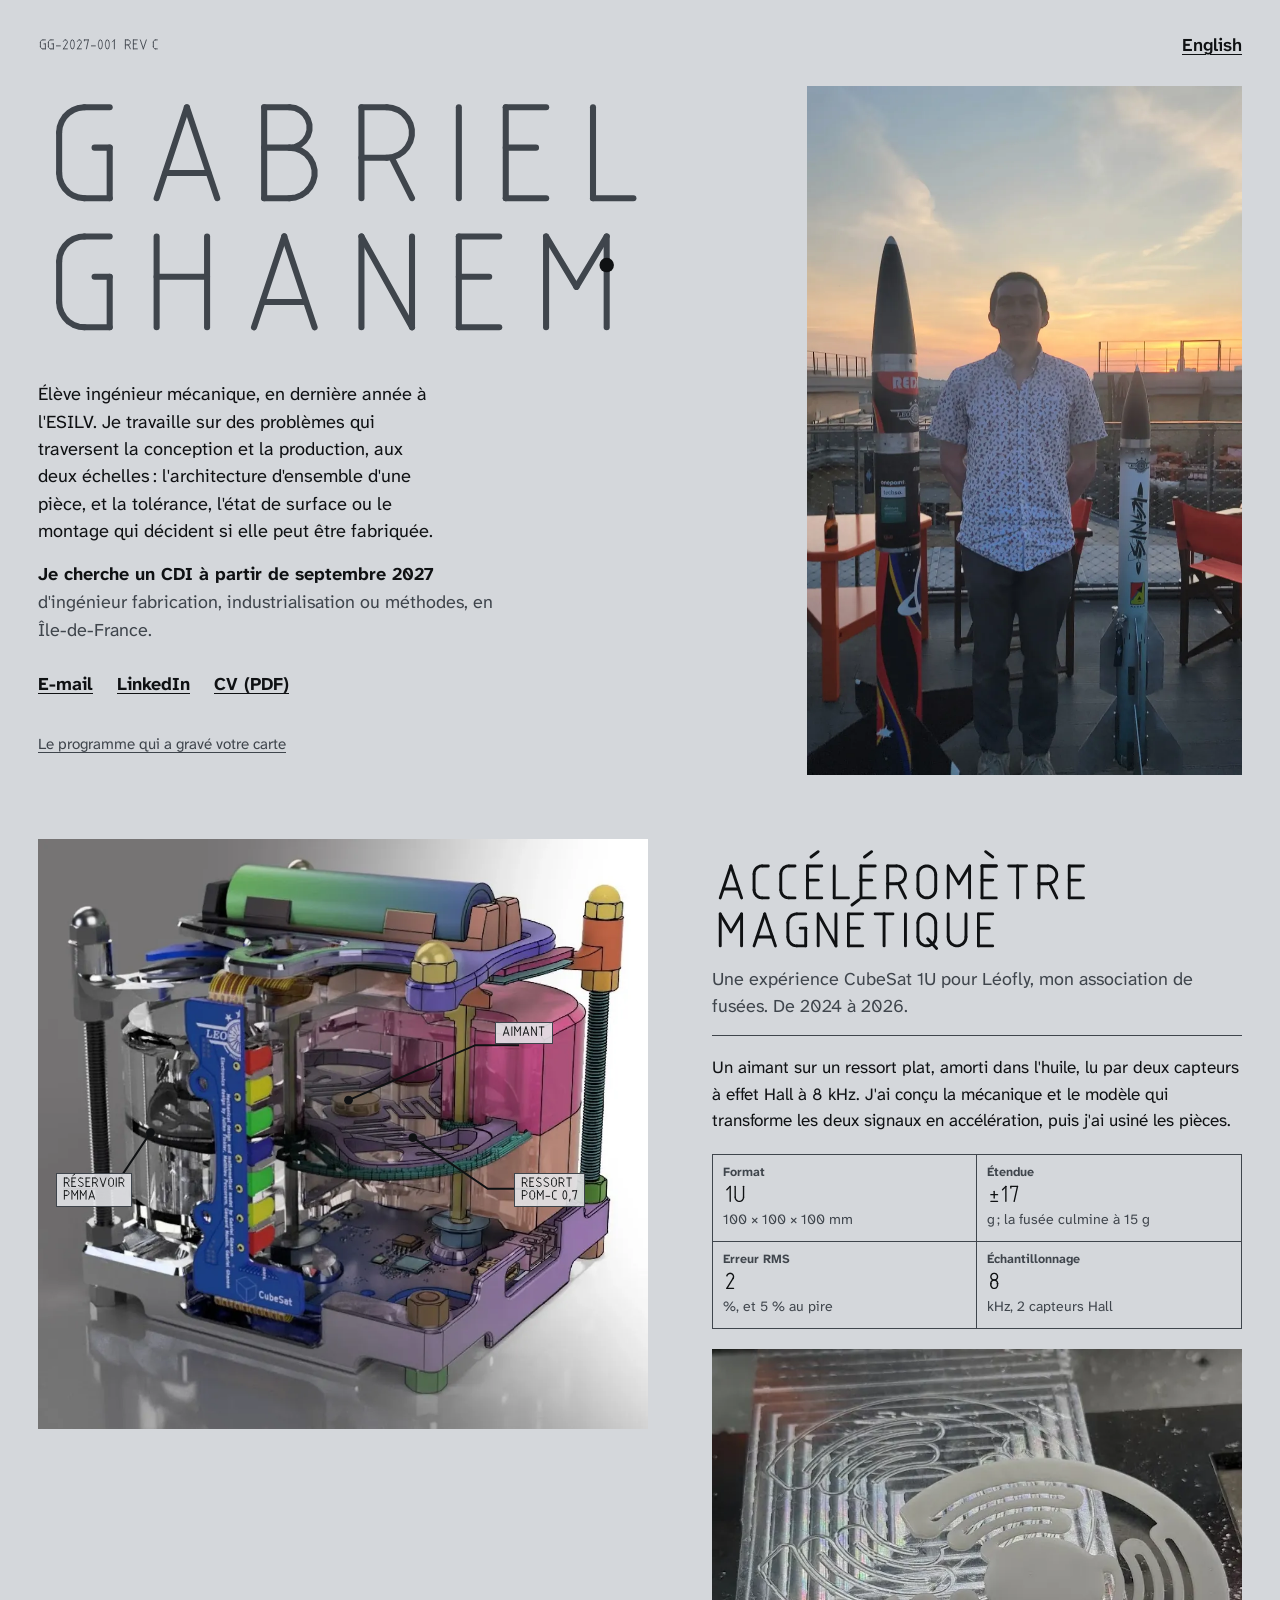
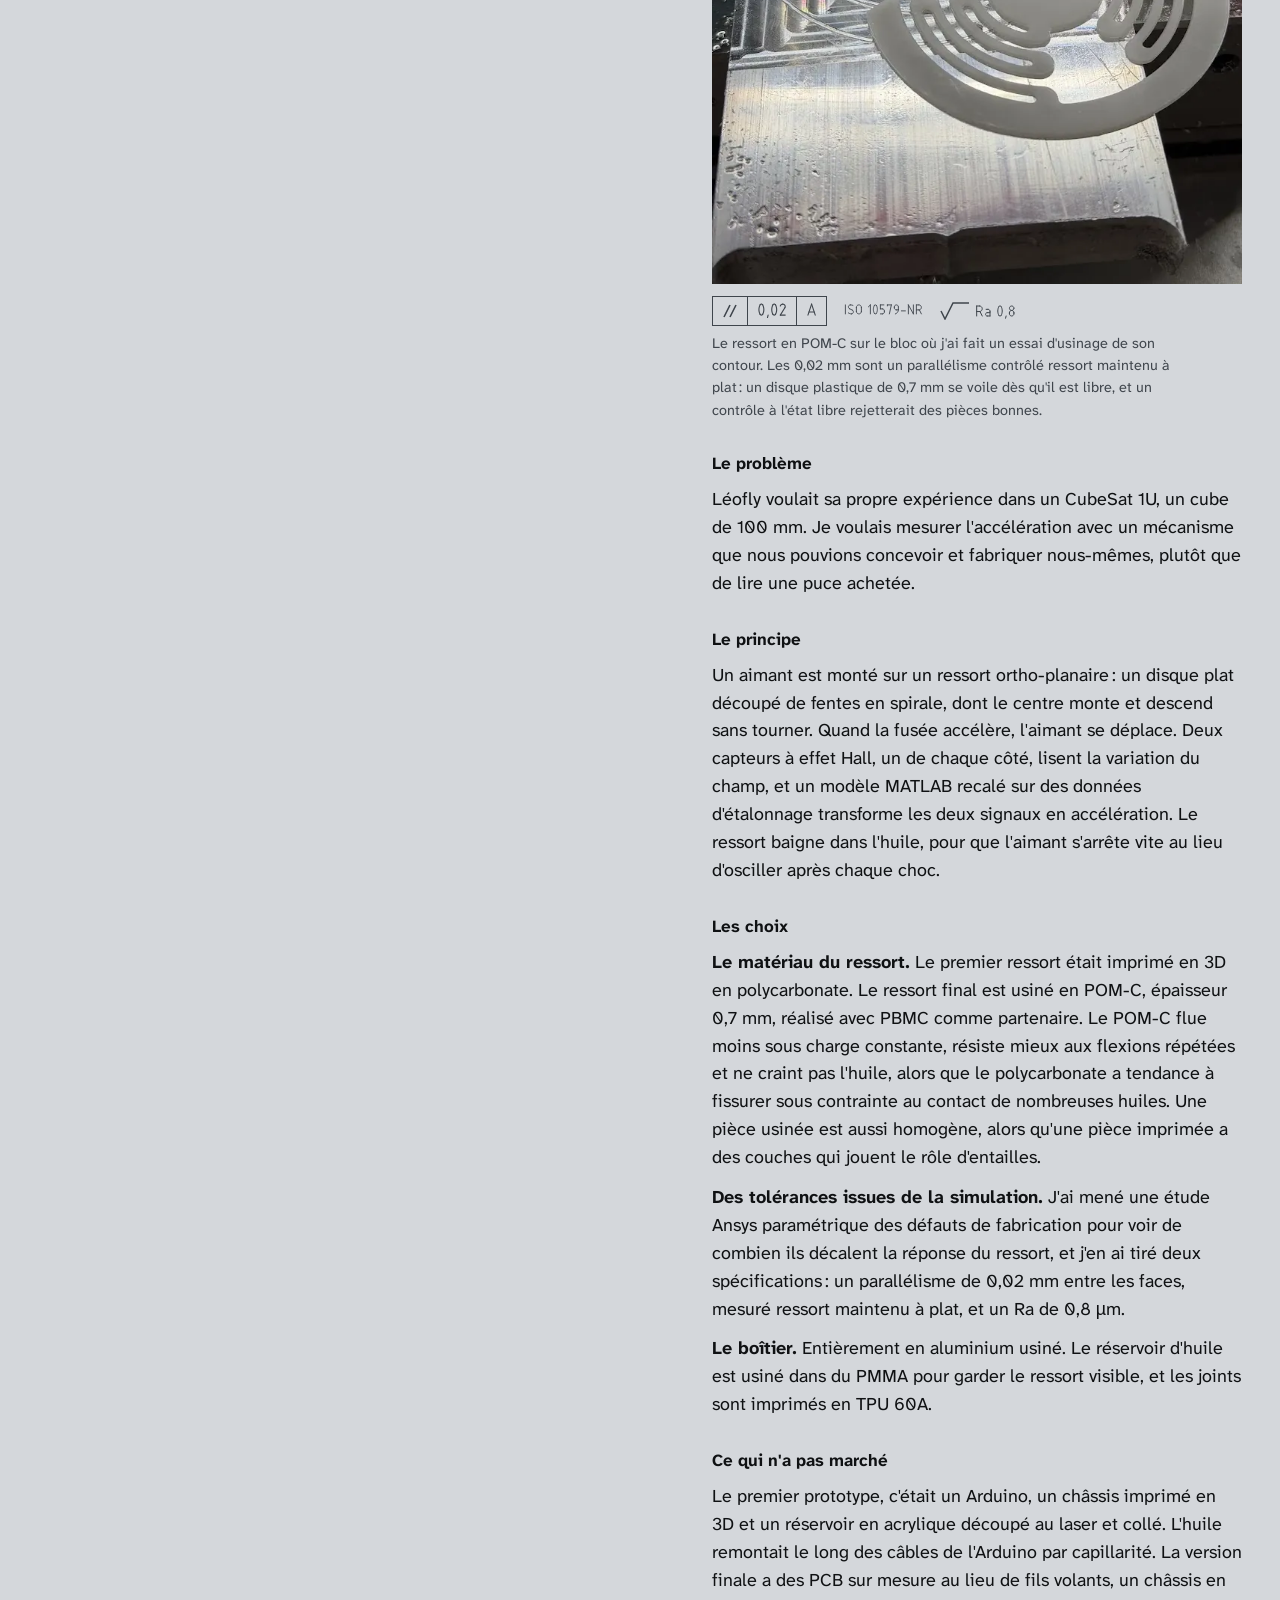
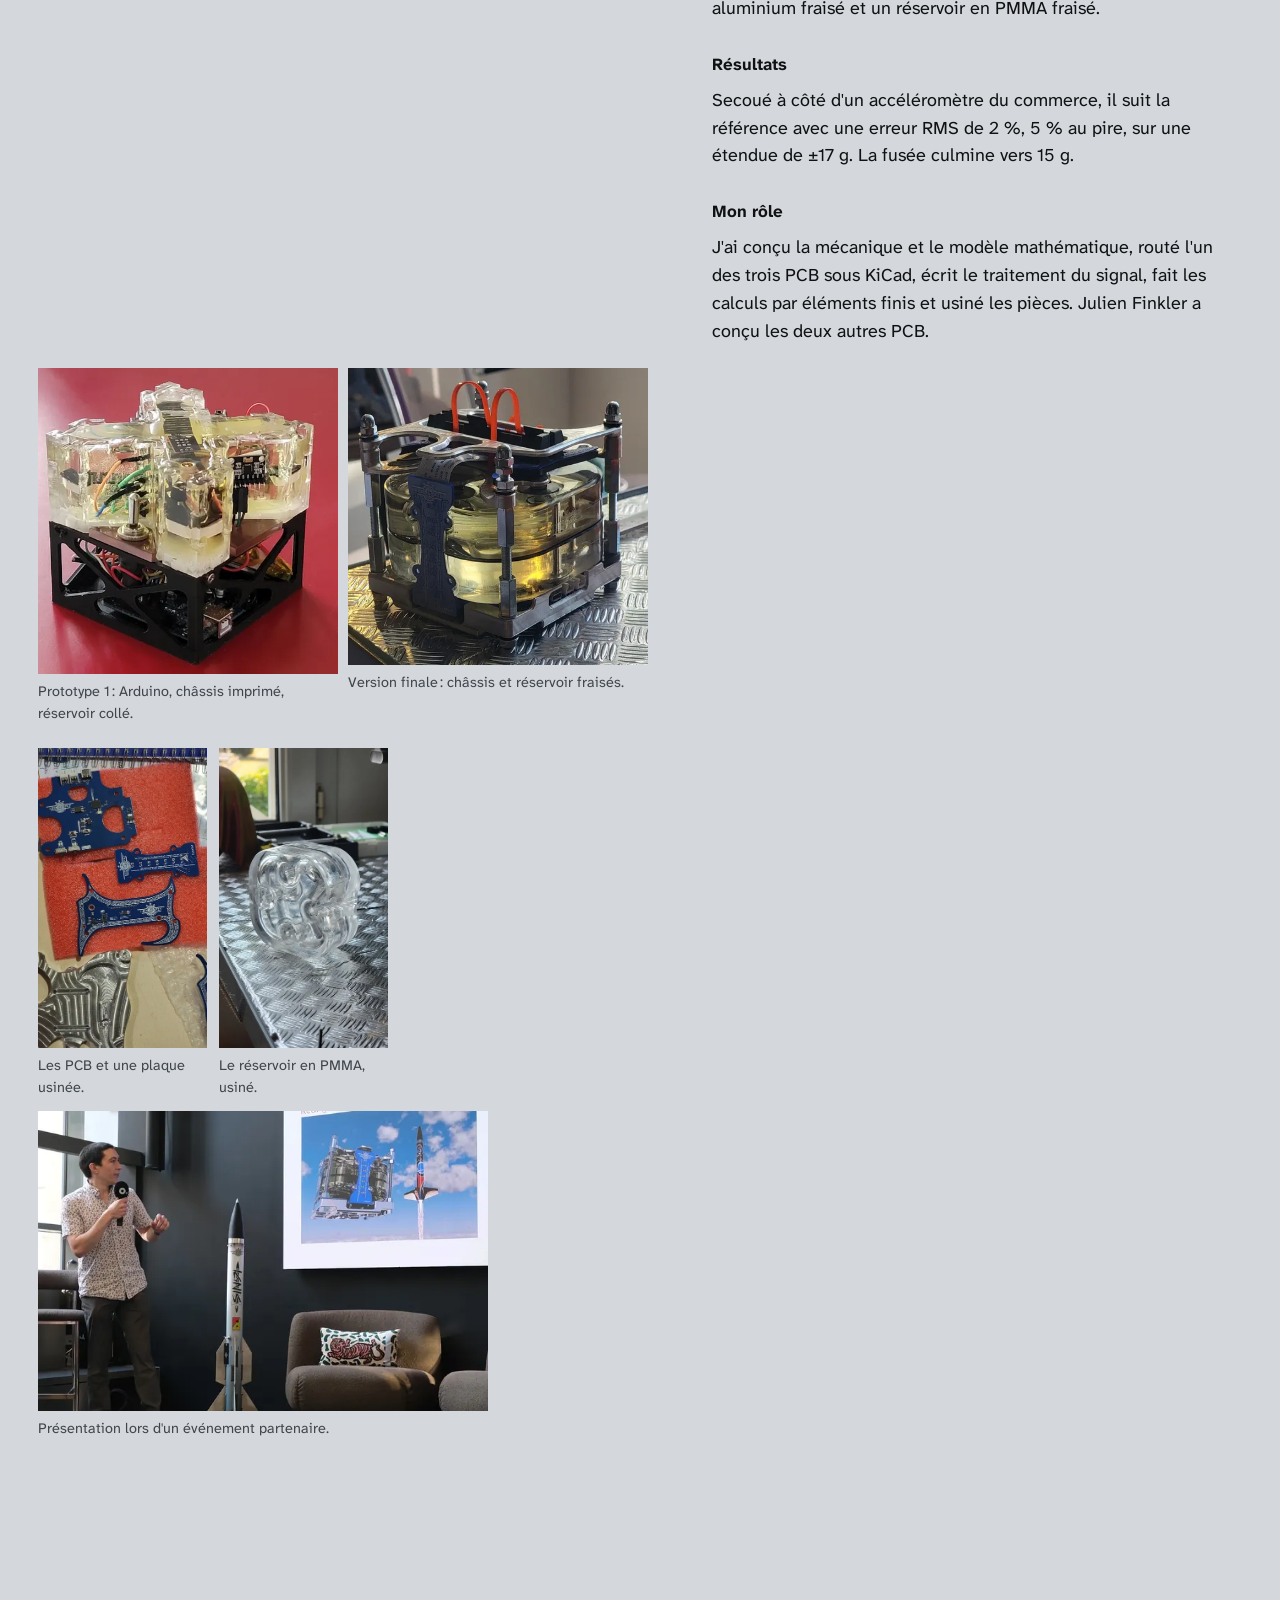
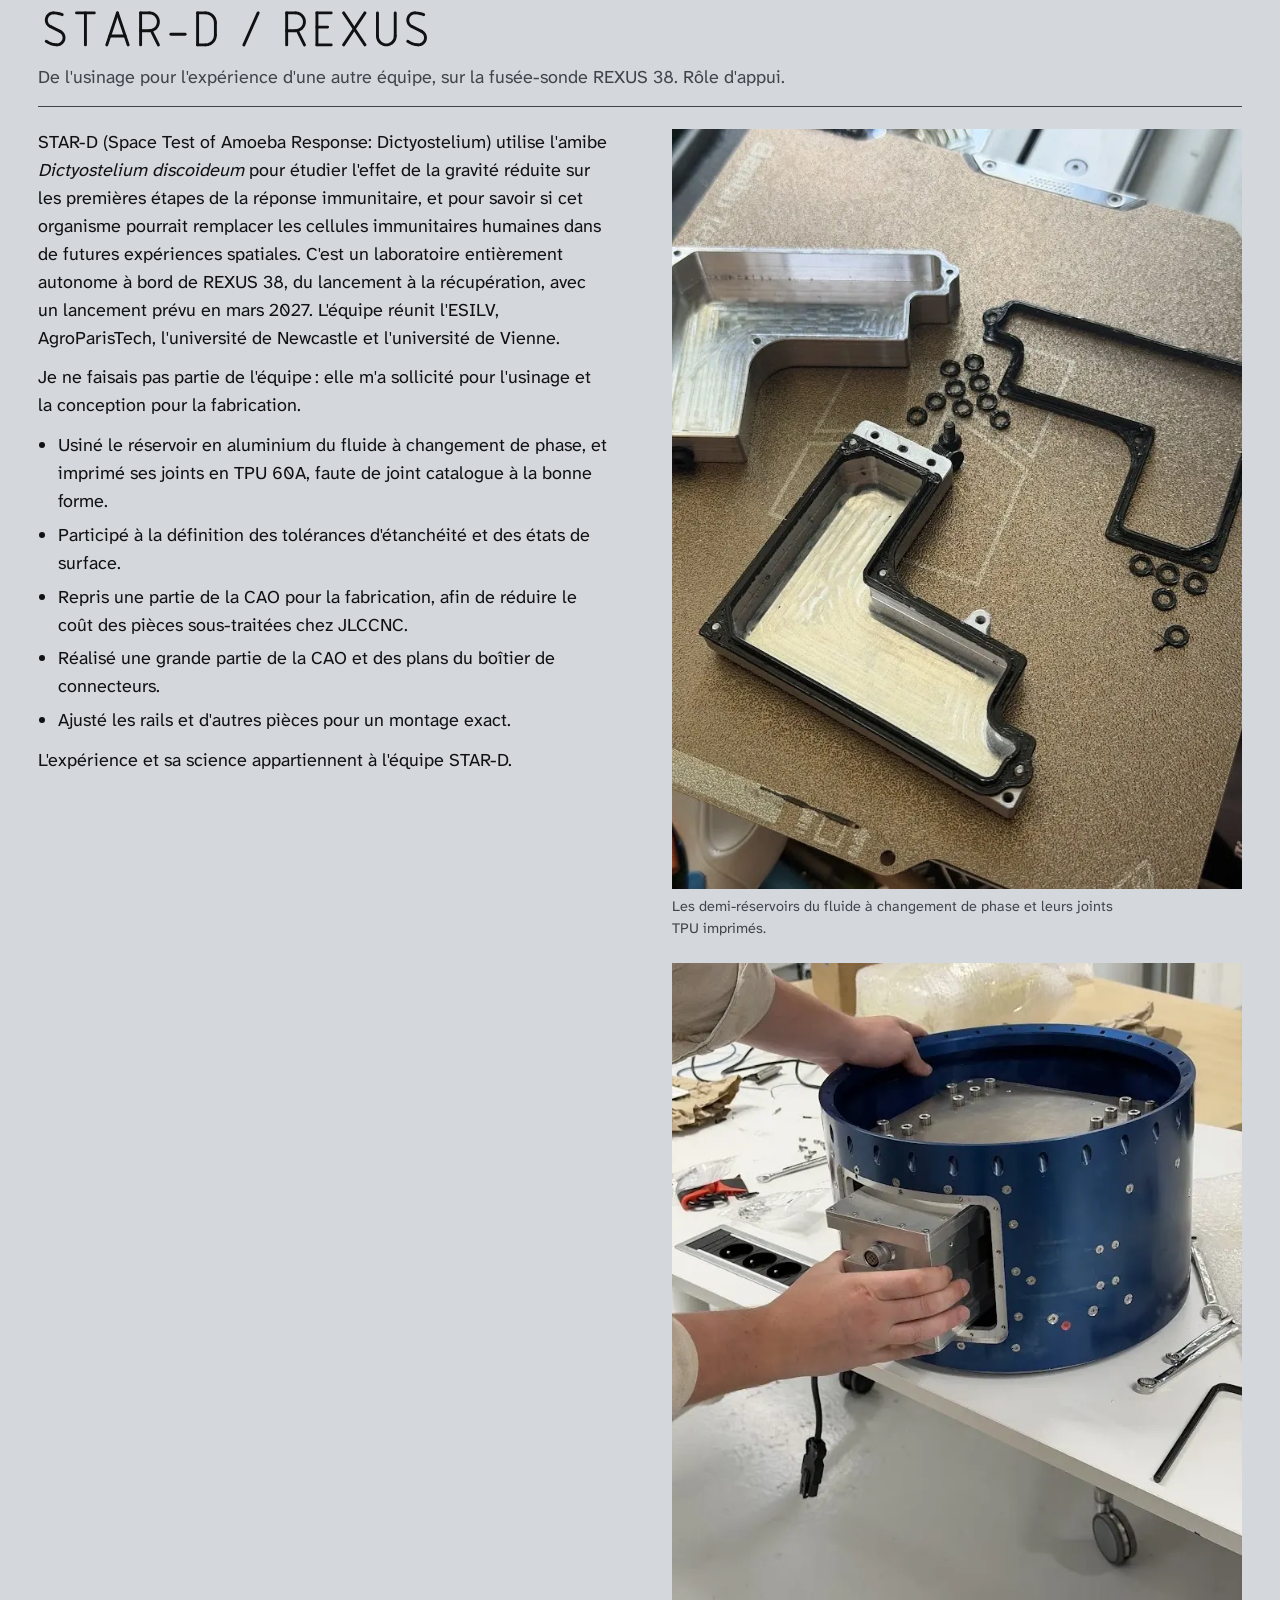
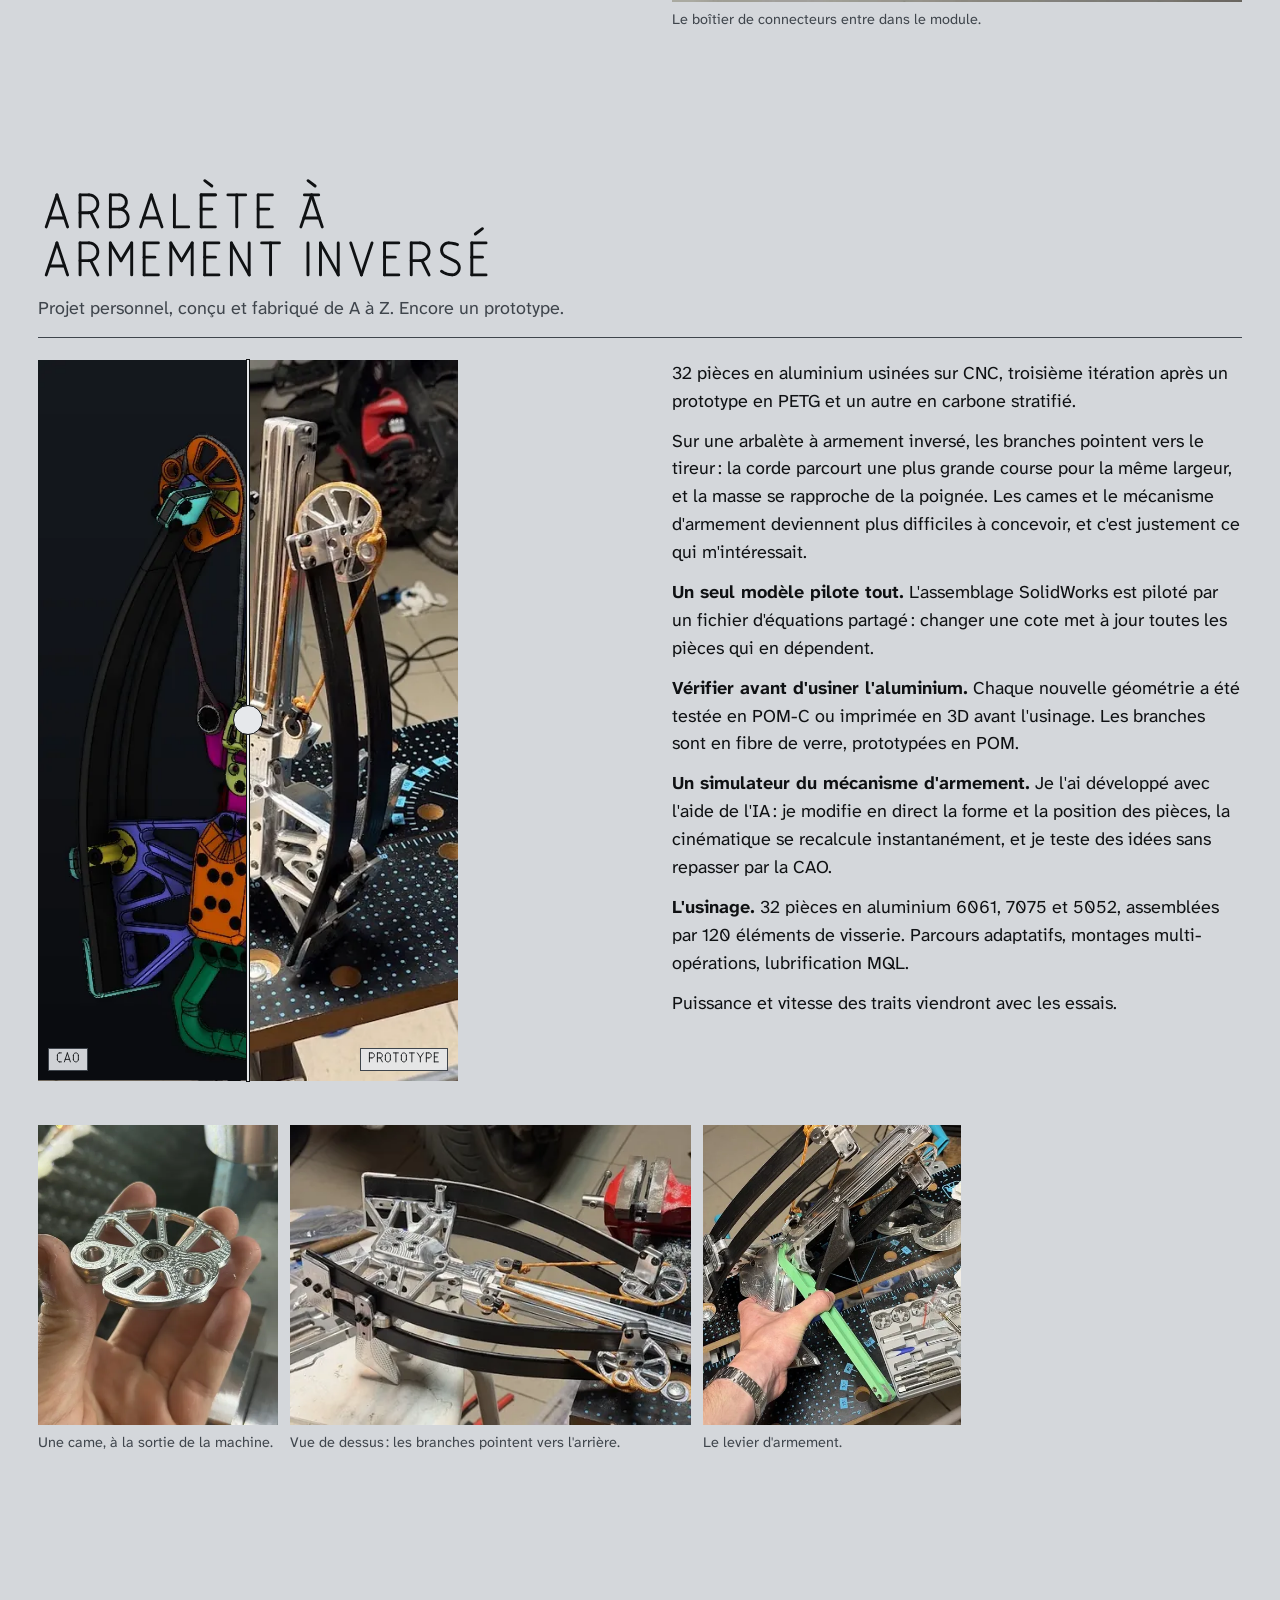
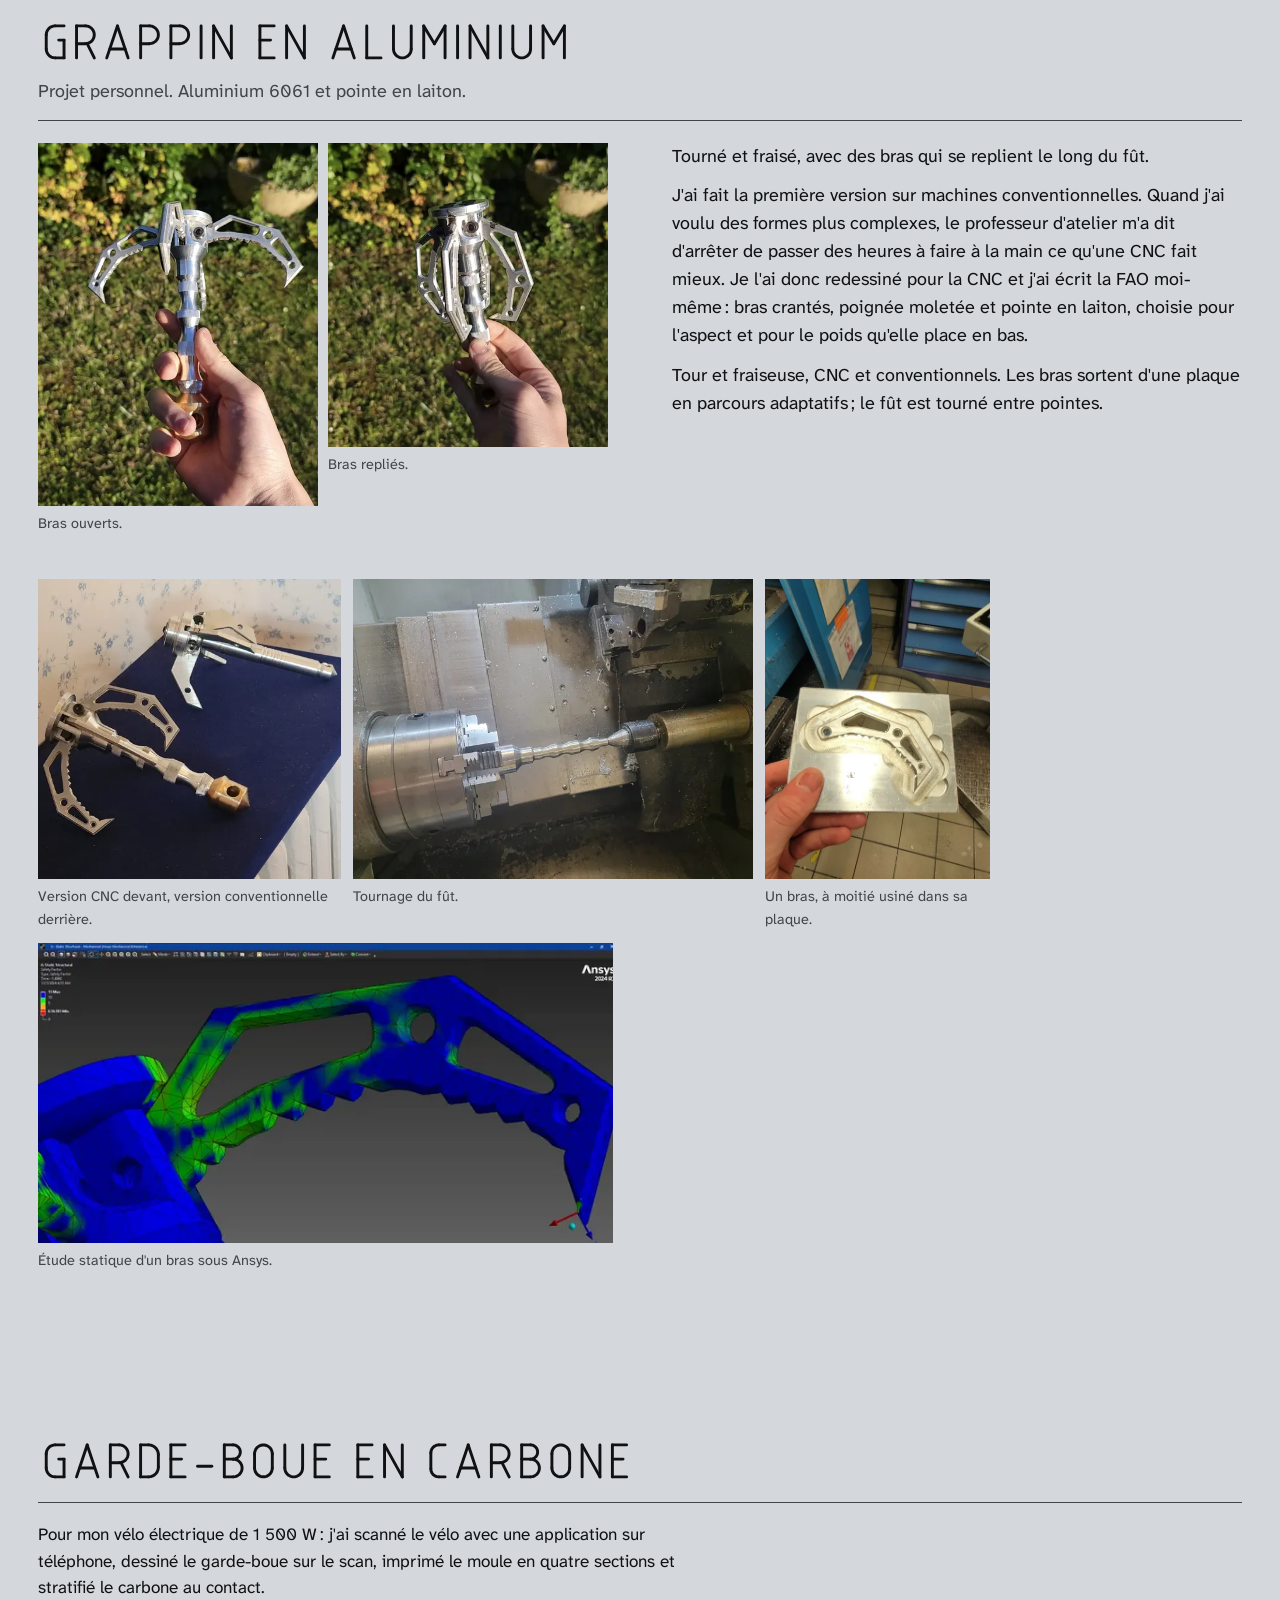
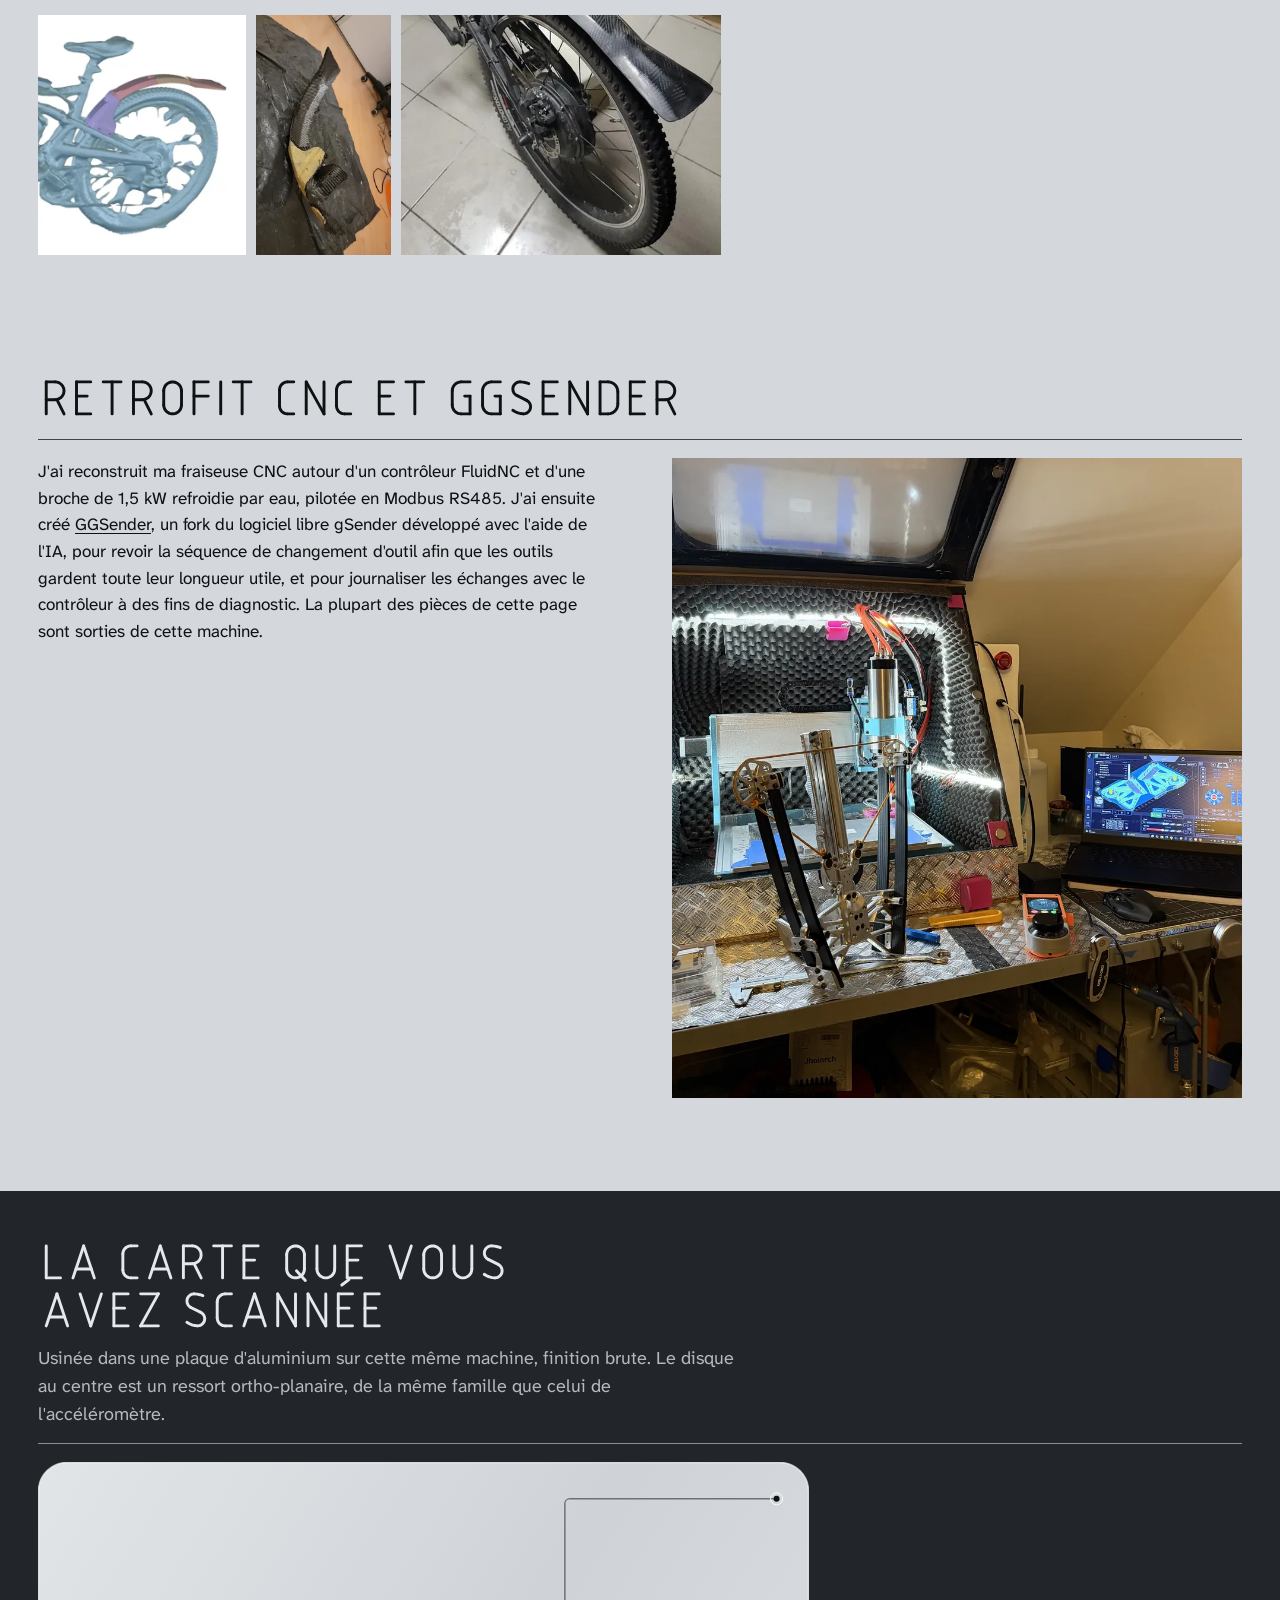
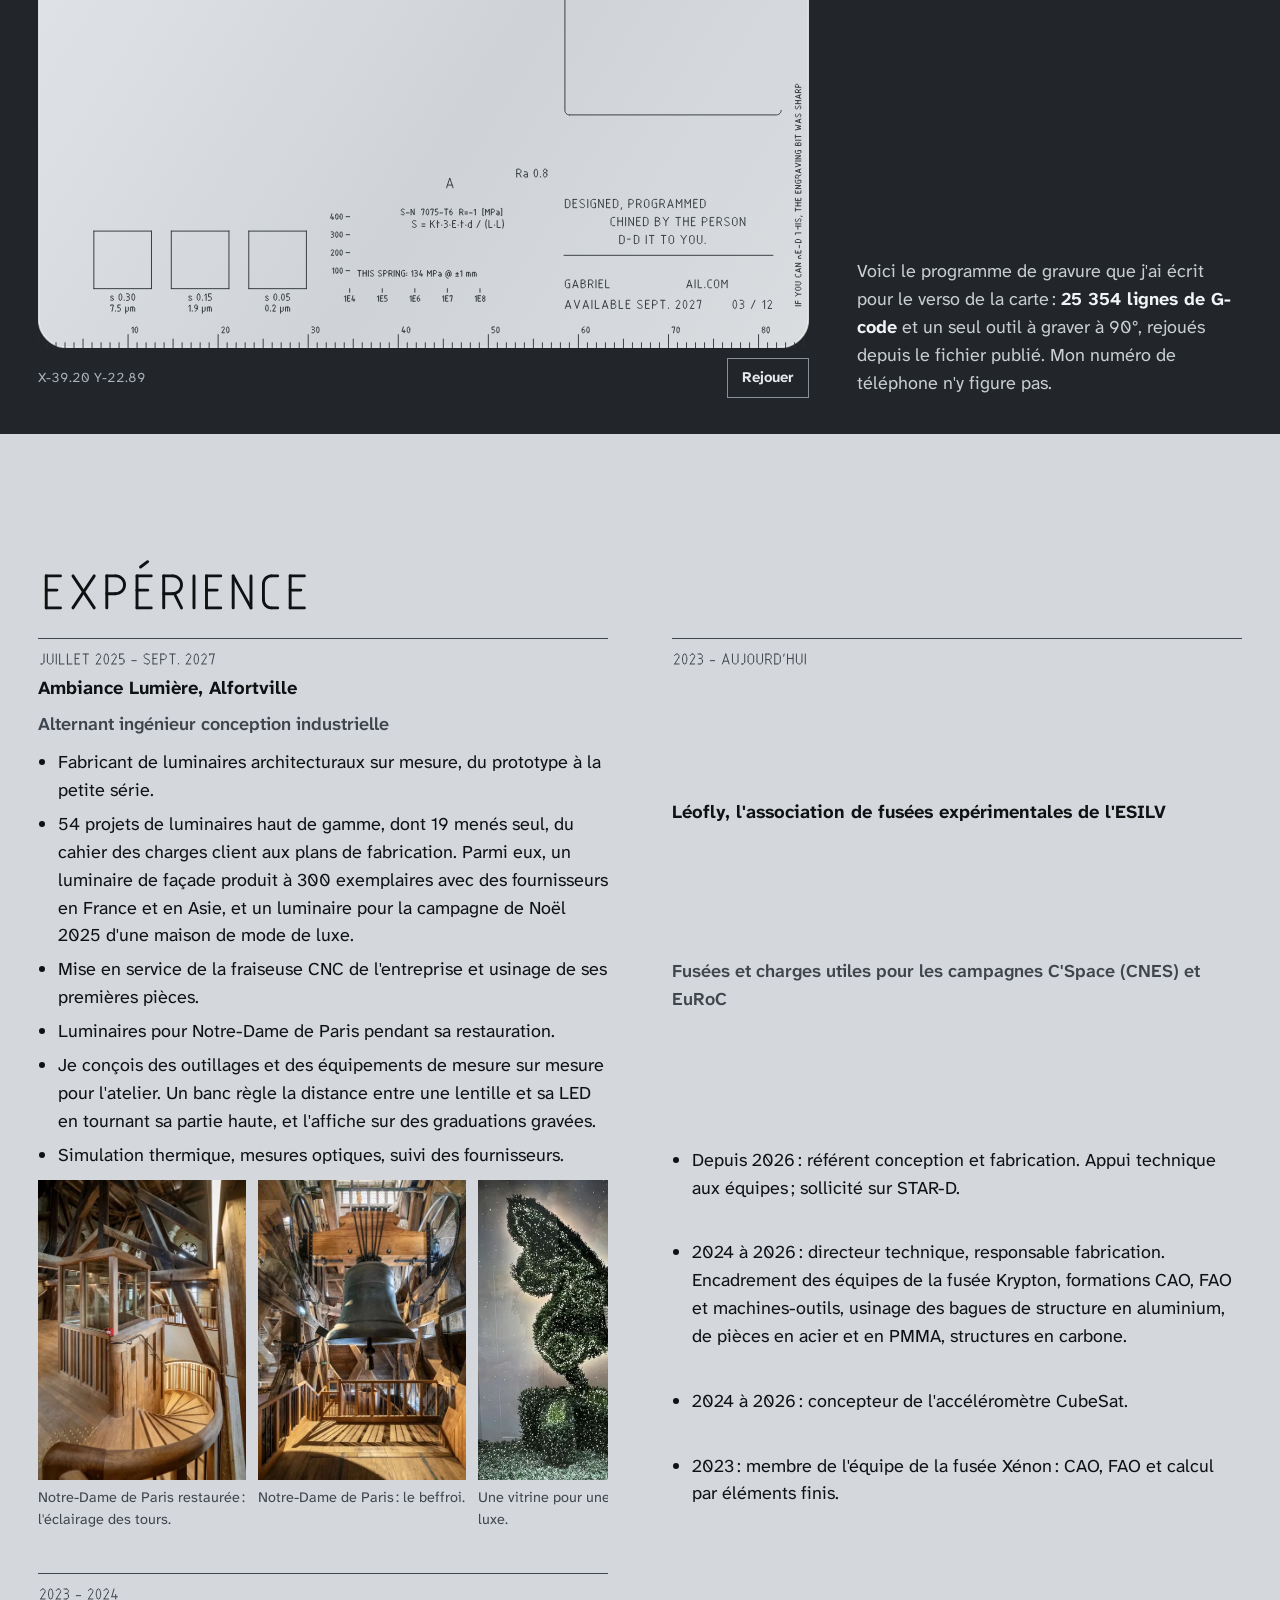
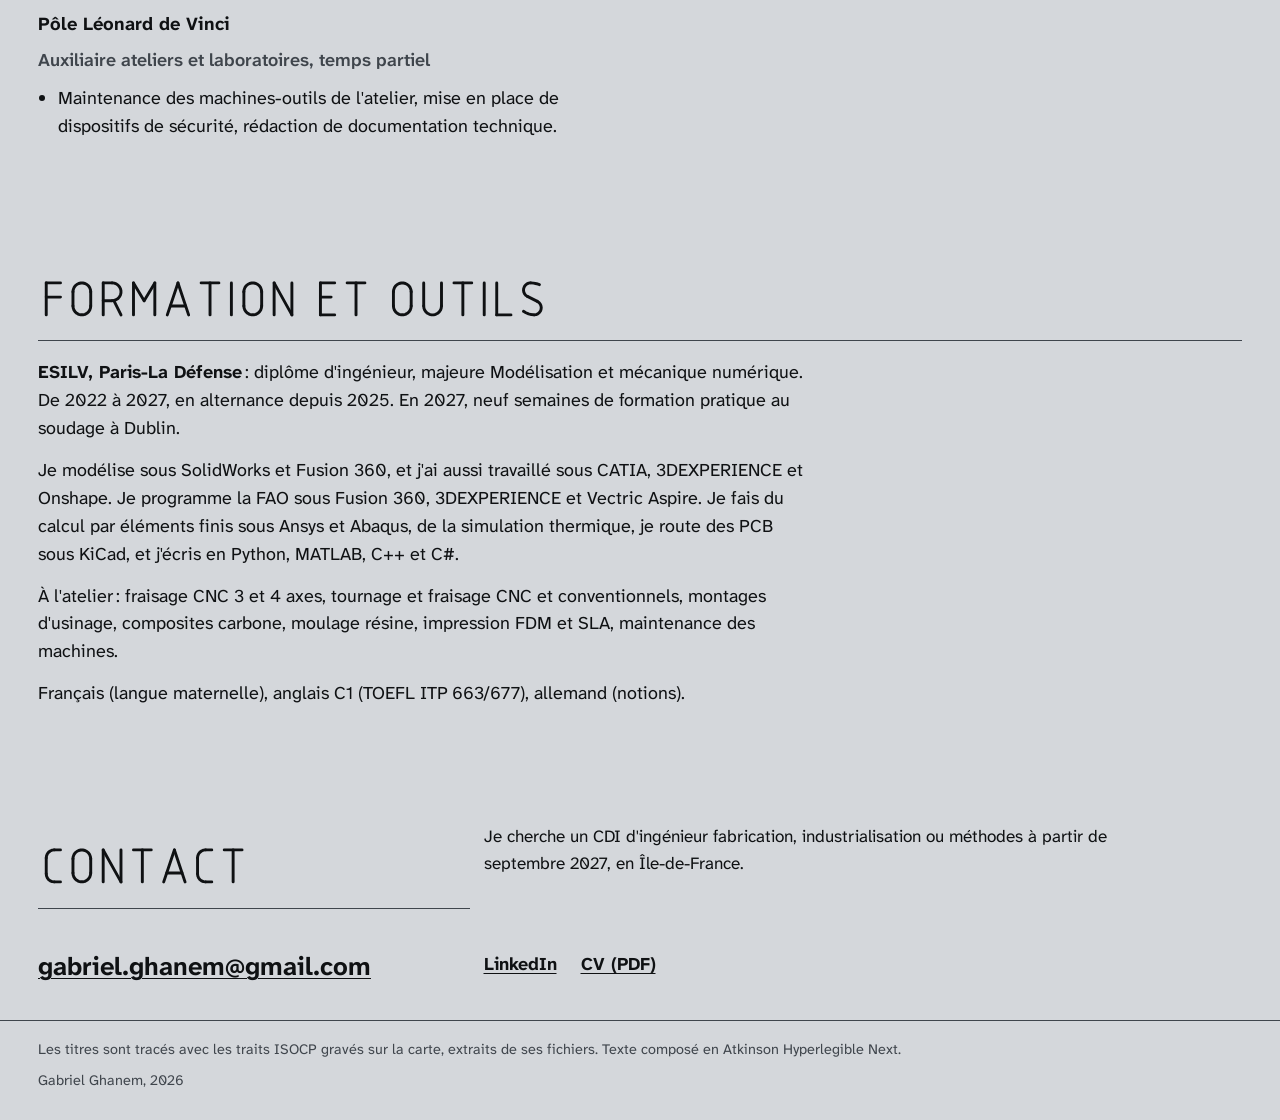
==== docs/fr/index.html @ b43cad85 "Portrait opens the page, beside the bio - Phone: portrait next to the intro, under the name - Deskto" ====
<!doctype html>
<html lang="fr">
<head>
<meta charset="utf-8">
<meta name="viewport" content="width=device-width, initial-scale=1, viewport-fit=cover">
<title>Gabriel Ghanem, ingénieur mécanique : conception et usinage</title>
<meta name="description" content="Élève ingénieur mécanique en dernière année à l&#x27;ESILV, entre conception et production : un accéléromètre pour CubeSat, le réservoir d&#x27;une expérience REXUS, une arbalète à armement inversé. Je cherche un CDI en fabrication ou en méthodes à partir de septembre 2027.">
<link rel="canonical" href="https://gabrielgorithme.github.io/CNC-Business-card-/fr/">
<link rel="alternate" hreflang="en" href="https://gabrielgorithme.github.io/CNC-Business-card-/">
<link rel="alternate" hreflang="fr" href="https://gabrielgorithme.github.io/CNC-Business-card-/fr/">
<meta property="og:type" content="website">
<meta property="og:title" content="Gabriel Ghanem, ingénieur mécanique : conception et usinage">
<meta property="og:description" content="Élève ingénieur mécanique en dernière année à l&#x27;ESILV, entre conception et production : un accéléromètre pour CubeSat, le réservoir d&#x27;une expérience REXUS, une arbalète à armement inversé. Je cherche un CDI en fabrication ou en méthodes à partir de septembre 2027.">
<meta property="og:url" content="https://gabrielgorithme.github.io/CNC-Business-card-/fr/">
<meta property="og:image" content="https://gabrielgorithme.github.io/CNC-Business-card-/assets/og.jpg">
<meta property="og:image:width" content="1200"><meta property="og:image:height" content="630">
<meta name="twitter:card" content="summary_large_image">
<meta name="theme-color" content="#d4d7db">
<link rel="icon" href="../favicon.svg" type="image/svg+xml">
<link rel="apple-touch-icon" href="../assets/apple-touch-icon.png">
<link rel="preload" href="../assets/fonts/atkinson-next.woff2" as="font" type="font/woff2" crossorigin>
<link rel="stylesheet" href="../assets/css/site.css">
</head>
<body>
<header class="wrap hero">
  <div class="bar"><span class="lbl"><span class="sr">Pièce GG-2027-001, révision C</span><svg class="isocp " preserveAspectRatio="xMinYMid meet" viewBox="-0.88 -9.65 118.79 12.93" style="--h:1.4735;--ar:9.1878" aria-hidden="true" focusable="false"><g fill="none" stroke="currentColor" stroke-width="0.877" stroke-linecap="round" stroke-linejoin="round"><path d="M4.88,-4.88L6.34,-4.88"/><path d="M6.34,-4.88L6.34,0.00"/><path d="M6.34,0.00L3.90,0.00"/><path d="M1.46,-2.44L1.46,-6.34"/><path d="M3.90,-8.77L6.34,-8.77"/><path d="M1.46,-2.44L1.52,-1.90L1.71,-1.38L2.00,-0.92L2.38,-0.53L2.84,-0.24L3.36,-0.06L3.90,0.00"/><path d="M3.90,-8.77L3.36,-8.71L2.84,-8.53L2.38,-8.24L2.00,-7.86L1.71,-7.39L1.52,-6.88L1.46,-6.34"/><path d="M12.68,-4.88L14.14,-4.88"/><path d="M14.14,-4.88L14.14,0.00"/><path d="M14.14,0.00L11.70,0.00"/><path d="M9.27,-2.44L9.27,-6.34"/><path d="M11.70,-8.77L14.14,-8.77"/><path d="M9.27,-2.44L9.33,-1.90L9.51,-1.38L9.80,-0.92L10.19,-0.53L10.65,-0.24L11.16,-0.06L11.70,0.00"/><path d="M11.70,-8.77L11.16,-8.71L10.65,-8.53L10.19,-8.24L9.80,-7.86L9.51,-7.39L9.33,-6.88L9.27,-6.34"/><path d="M17.07,-2.93L20.97,-2.93"/><path d="M27.51,-5.80L23.90,0.00"/><path d="M23.90,0.00L27.80,0.00"/><path d="M25.85,-8.78L25.33,-8.71L24.84,-8.52L24.43,-8.20L24.10,-7.79L23.90,-7.31"/><path d="M27.51,-5.80L27.71,-6.28L27.80,-6.78L27.74,-7.30L27.55,-7.78L27.24,-8.19L26.84,-8.51L26.36,-8.71L25.85,-8.78"/><path d="M31.71,-8.29L31.28,-7.37L30.97,-6.40L30.79,-5.40L30.72,-4.38L30.79,-3.37L30.97,-2.37L31.28,-1.41L31.71,-0.49"/><path d="M33.65,-8.29L33.38,-8.55L33.05,-8.72L32.68,-8.78L32.31,-8.72L31.97,-8.55L31.71,-8.29"/><path d="M33.65,-0.49L34.08,-1.41L34.39,-2.37L34.57,-3.37L34.64,-4.38L34.57,-5.40L34.39,-6.40L34.08,-7.37L33.65,-8.29"/><path d="M31.71,-0.49L31.97,-0.22L32.31,-0.05L32.68,0.00L33.05,-0.05L33.38,-0.22L33.65,-0.49"/><path d="M41.17,-5.80L37.56,0.00"/><path d="M37.56,0.00L41.46,0.00"/><path d="M39.51,-8.78L38.99,-8.71L38.50,-8.52L38.09,-8.20L37.76,-7.79L37.56,-7.31"/><path d="M41.17,-5.80L41.37,-6.28L41.46,-6.78L41.40,-7.30L41.21,-7.78L40.90,-8.19L40.50,-8.51L40.02,-8.71L39.51,-8.78"/><path d="M46.33,0.00L48.28,-8.78"/><path d="M48.28,-8.78L44.38,-8.78"/><path d="M44.38,-8.78L44.38,-7.80"/><path d="M51.20,-2.93L55.11,-2.93"/><path d="M59.01,-8.29L58.58,-7.37L58.27,-6.40L58.09,-5.40L58.03,-4.38L58.09,-3.37L58.27,-2.37L58.58,-1.41L59.01,-0.49"/><path d="M60.96,-8.29L60.69,-8.55L60.36,-8.72L59.99,-8.78L59.62,-8.72L59.28,-8.55L59.01,-8.29"/><path d="M60.96,-0.49L61.39,-1.41L61.70,-2.37L61.88,-3.37L61.95,-4.38L61.88,-5.40L61.70,-6.40L61.39,-7.37L60.96,-8.29"/><path d="M59.01,-0.49L59.28,-0.22L59.62,-0.05L59.99,0.00L60.36,-0.05L60.69,-0.22L60.96,-0.49"/><path d="M65.85,-8.29L65.42,-7.37L65.11,-6.40L64.93,-5.40L64.86,-4.38L64.93,-3.37L65.11,-2.37L65.42,-1.41L65.85,-0.49"/><path d="M67.79,-8.29L67.52,-8.55L67.19,-8.72L66.82,-8.78L66.45,-8.72L66.11,-8.55L65.85,-8.29"/><path d="M67.79,-0.49L68.22,-1.41L68.53,-2.37L68.71,-3.37L68.78,-4.38L68.71,-5.40L68.53,-6.40L68.22,-7.37L67.79,-8.29"/><path d="M65.85,-0.49L66.11,-0.22L66.45,-0.05L66.82,0.00L67.19,-0.05L67.52,-0.22L67.79,-0.49"/><path d="M73.65,0.00L73.65,-8.77"/><path d="M73.65,-8.77L71.70,-6.83"/><path d="M84.38,0.00L84.38,-8.77"/><path d="M84.38,-8.77L86.82,-8.77"/><path d="M86.82,-3.90L84.38,-3.90"/><path d="M87.30,-3.90L89.25,0.00"/><path d="M86.82,-3.90L87.40,-3.97L87.95,-4.18L88.43,-4.51L88.82,-4.95L89.09,-5.47L89.23,-6.04L89.23,-6.63L89.09,-7.20L88.82,-7.72L88.43,-8.16L87.95,-8.50L87.40,-8.70L86.82,-8.77"/><path d="M96.07,0.00L92.18,0.00"/><path d="M92.18,0.00L92.18,-8.77"/><path d="M92.18,-8.77L96.07,-8.77"/><path d="M95.10,-4.88L92.18,-4.88"/><path d="M99.00,-8.77L101.93,0.00"/><path d="M101.93,0.00L104.84,-8.77"/><path d="M115.57,0.00L113.87,0.00"/><path d="M111.67,-2.20L111.67,-6.58"/><path d="M113.87,-8.77L115.57,-8.77"/><path d="M111.67,-2.20L111.75,-1.62L111.96,-1.10L112.31,-0.64L112.77,-0.29L113.30,-0.07L113.87,0.00"/><path d="M113.87,-8.77L113.30,-8.70L112.77,-8.48L112.31,-8.13L111.96,-7.68L111.75,-7.15L111.67,-6.58"/></g></svg></span><a href="../" hreflang="en" lang="en">English</a></div>
  <h1 class="name"><span class="sr">Gabriel Ghanem</span><svg class="isocp " preserveAspectRatio="xMinYMid meet" viewBox="-0.58 -9.36 61.13 24.80" style="--h:2.8269;--ar:2.4645" aria-hidden="true" focusable="false"><g fill="none" stroke="currentColor" stroke-width="0.585" stroke-linecap="round" stroke-linejoin="round"><path d="M4.88,-4.88L6.34,-4.88"/><path d="M6.34,-4.88L6.34,0.00"/><path d="M6.34,0.00L3.90,0.00"/><path d="M1.46,-2.44L1.46,-6.34"/><path d="M3.90,-8.77L6.34,-8.77"/><path d="M1.46,-2.44L1.52,-1.90L1.71,-1.38L2.00,-0.92L2.38,-0.53L2.84,-0.24L3.36,-0.06L3.90,0.00"/><path d="M3.90,-8.77L3.36,-8.71L2.84,-8.53L2.38,-8.24L2.00,-7.86L1.71,-7.39L1.52,-6.88L1.46,-6.34"/><path d="M10.87,0.00L13.79,-8.77"/><path d="M13.79,-8.77L16.72,0.00"/><path d="M15.86,-2.44L11.72,-2.44"/><path d="M21.25,0.00L23.69,0.00"/><path d="M23.69,-4.88L21.25,-4.88"/><path d="M23.69,-8.77L21.25,-8.77"/><path d="M21.25,-8.77L21.25,0.00"/><path d="M23.69,0.00L24.27,-0.07L24.82,-0.28L25.30,-0.61L25.69,-1.05L25.96,-1.57L26.11,-2.14L26.11,-2.73L25.96,-3.30L25.69,-3.82L25.30,-4.26L24.82,-4.59L24.27,-4.80L23.69,-4.88"/><path d="M23.69,-4.88L24.24,-4.95L24.74,-5.18L25.16,-5.55L25.46,-6.02L25.62,-6.55L25.62,-7.10L25.46,-7.64L25.16,-8.10L24.74,-8.46L24.24,-8.70L23.69,-8.77"/><path d="M30.64,0.00L30.64,-8.77"/><path d="M30.64,-8.77L33.08,-8.77"/><path d="M33.08,-3.90L30.64,-3.90"/><path d="M33.57,-3.90L35.52,0.00"/><path d="M33.08,-3.90L33.66,-3.97L34.21,-4.18L34.69,-4.51L35.08,-4.95L35.36,-5.47L35.50,-6.04L35.50,-6.63L35.36,-7.20L35.08,-7.72L34.69,-8.16L34.21,-8.50L33.66,-8.70L33.08,-8.77"/><path d="M40.04,0.00L40.04,-8.77"/><path d="M48.47,0.00L44.57,0.00"/><path d="M44.57,0.00L44.57,-8.77"/><path d="M44.57,-8.77L48.47,-8.77"/><path d="M47.49,-4.88L44.57,-4.88"/><path d="M52.99,-8.77L52.99,0.00"/><path d="M52.99,0.00L56.89,0.00"/><path d="M4.88,7.58L6.34,7.58"/><path d="M6.34,7.58L6.34,12.46"/><path d="M6.34,12.46L3.90,12.46"/><path d="M1.46,10.02L1.46,6.12"/><path d="M3.90,3.69L6.34,3.69"/><path d="M1.46,10.02L1.52,10.56L1.71,11.08L2.00,11.54L2.38,11.93L2.84,12.22L3.36,12.40L3.90,12.46"/><path d="M3.90,3.69L3.36,3.75L2.84,3.93L2.38,4.22L2.00,4.60L1.71,5.06L1.52,5.58L1.46,6.12"/><path d="M10.87,12.46L10.87,3.69"/><path d="M10.87,7.58L15.74,7.58"/><path d="M15.74,3.69L15.74,12.46"/><path d="M20.27,12.46L23.19,3.69"/><path d="M23.19,3.69L26.12,12.46"/><path d="M25.26,10.02L21.12,10.02"/><path d="M30.64,12.46L30.64,3.69"/><path d="M30.64,3.69L35.52,12.46"/><path d="M35.52,12.46L35.52,3.69"/><path d="M43.94,12.46L40.04,12.46"/><path d="M40.04,12.46L40.04,3.69"/><path d="M40.04,3.69L43.94,3.69"/><path d="M42.97,7.58L40.04,7.58"/><path d="M48.46,12.46L48.46,3.69"/><path d="M48.46,3.69L51.39,8.56"/><path d="M51.39,8.56L54.31,3.69"/><path d="M54.31,3.69L54.31,12.46"/></g></svg></h1>
  <div class="intro">
    <figure class="me"><img src="../assets/img/portrait-840.webp" srcset="../assets/img/portrait-420.webp 420w, ../assets/img/portrait-840.webp 840w" sizes="(min-width: 1000px) 34vw, 40vw" width="840" height="1330" alt="Gabriel sur un toit au coucher du soleil, entre deux fusées de Léofly." fetchpriority="high"></figure>
    <p class="lead">Élève ingénieur mécanique, en dernière année à l'ESILV. Je travaille sur des problèmes qui traversent la conception et la production, aux deux échelles : l'architecture d'ensemble d'une pièce, et la tolérance, l'état de surface ou le montage qui décident si elle peut être fabriquée.</p>
  </div>
  <p class="avail"><strong>Je cherche un CDI à partir de septembre 2027</strong> d'ingénieur fabrication, industrialisation ou méthodes, en Île-de-France.</p>
  <nav class="links" aria-label="Contact"><a href="mailto:gabriel.ghanem@gmail.com">E-mail</a><a href="https://www.linkedin.com/in/gabriel-ghanem-02528a208">LinkedIn</a><a href="../assets/cv/gabriel-ghanem-cv-fr.pdf">CV (PDF)</a></nav>
  <p class="jump"><a href="#card">Le programme qui a gravé votre carte</a></p>
</header>

<main>
<section class="wrap project feature" id="cubesat" aria-labelledby="h-cubesat">
  <figure class="callouts bleed">
    <img src="../assets/img/cubesat-section-976.webp" srcset="../assets/img/cubesat-section-640.webp 640w, ../assets/img/cubesat-section-976.webp 976w" sizes="(min-width: 1000px) 55vw, 100vw" width="976" height="945" alt="Rendu en coupe de l&#x27;accéléromètre : un aimant sur un ressort plat dans un réservoir d&#x27;huile transparent, les PCB en dessous, un châssis en aluminium." loading="lazy" decoding="async">
    <svg class="leaders" viewBox="0 0 976 945" preserveAspectRatio="none" aria-hidden="true">
      <g stroke="#0f1113" stroke-width="2" fill="none" vector-effect="non-scaling-stroke"><path vector-effect="non-scaling-stroke" d="M497,418 L700,330 L770,330"/><path vector-effect="non-scaling-stroke" d="M600,478 L720,560 L800,560"/><path vector-effect="non-scaling-stroke" d="M180,470 L120,560 L40,560"/></g>
      <g fill="#0f1113"><circle cx="497" cy="418" r="7"/><circle cx="600" cy="478" r="7"/><circle cx="180" cy="470" r="7"/></g>
    </svg>
    <span class="callout" style="left:75%;top:31%"><span class="sr">AIMANT</span><svg class="isocp " preserveAspectRatio="xMinYMid meet" viewBox="-0.97 -9.75 46.80 13.12" style="--h:1.4958;--ar:3.5661" aria-hidden="true" focusable="false"><g fill="none" stroke="currentColor" stroke-width="0.975" stroke-linecap="round" stroke-linejoin="round"><path d="M1.46,0.00L4.39,-8.77"/><path d="M4.39,-8.77L7.31,0.00"/><path d="M6.46,-2.44L2.31,-2.44"/><path d="M10.24,0.00L10.24,-8.77"/><path d="M13.16,0.00L13.16,-8.77"/><path d="M13.16,-8.77L16.09,-3.90"/><path d="M16.09,-3.90L19.01,-8.77"/><path d="M19.01,-8.77L19.01,0.00"/><path d="M21.94,0.00L24.86,-8.77"/><path d="M24.86,-8.77L27.79,0.00"/><path d="M26.94,-2.44L22.79,-2.44"/><path d="M30.71,0.00L30.71,-8.77"/><path d="M30.71,-8.77L35.59,0.00"/><path d="M35.59,0.00L35.59,-8.77"/><path d="M40.95,0.00L40.95,-8.77"/><path d="M38.51,-8.77L43.39,-8.77"/></g></svg></span>
    <span class="callout" style="left:78%;top:56.5%"><span class="sr">RESSORT POM-C 0,7</span><svg class="isocp " preserveAspectRatio="xMinYMid meet" viewBox="-0.97 -9.75 60.93 26.28" style="--h:2.9958;--ar:2.3180" aria-hidden="true" focusable="false"><g fill="none" stroke="currentColor" stroke-width="0.975" stroke-linecap="round" stroke-linejoin="round"><path d="M1.46,0.00L1.46,-8.77"/><path d="M1.46,-8.77L3.90,-8.77"/><path d="M3.90,-3.90L1.46,-3.90"/><path d="M4.39,-3.90L6.34,0.00"/><path d="M3.90,-3.90L4.48,-3.97L5.03,-4.18L5.51,-4.51L5.90,-4.95L6.18,-5.47L6.32,-6.04L6.32,-6.63L6.18,-7.20L5.90,-7.72L5.51,-8.16L5.03,-8.50L4.48,-8.70L3.90,-8.77"/><path d="M13.16,0.00L9.26,0.00"/><path d="M9.26,0.00L9.26,-8.77"/><path d="M9.26,-8.77L13.16,-8.77"/><path d="M12.19,-4.88L9.26,-4.88"/><path d="M17.16,-5.07L19.89,-3.71"/><path d="M20.48,-8.29L19.68,-8.55L18.87,-8.71L18.04,-8.77"/><path d="M18.04,-8.77L17.52,-8.71L17.05,-8.50L16.63,-8.18L16.32,-7.75L16.14,-7.27L16.09,-6.75L16.18,-6.24L16.39,-5.77L16.73,-5.36L17.16,-5.07"/><path d="M19.01,0.00L19.53,-0.07L20.01,-0.28L20.42,-0.60L20.73,-1.02L20.91,-1.50L20.97,-2.02L20.88,-2.54L20.66,-3.01L20.32,-3.41L19.89,-3.71"/><path d="M16.08,-0.97L16.76,-0.58L17.48,-0.28L18.24,-0.09L19.01,0.00"/><path d="M24.97,-5.07L27.69,-3.71"/><path d="M28.28,-8.29L27.49,-8.55L26.67,-8.71L25.84,-8.77"/><path d="M25.84,-8.77L25.32,-8.71L24.85,-8.50L24.44,-8.18L24.13,-7.75L23.95,-7.27L23.90,-6.75L23.99,-6.24L24.20,-5.77L24.53,-5.36L24.97,-5.07"/><path d="M26.82,0.00L27.34,-0.07L27.82,-0.28L28.22,-0.60L28.53,-1.02L28.71,-1.50L28.77,-2.02L28.69,-2.54L28.46,-3.01L28.13,-3.41L27.69,-3.71"/><path d="M23.89,-0.97L24.56,-0.58L25.29,-0.28L26.05,-0.09L26.82,0.00"/><path d="M31.69,-2.44L31.69,-6.34"/><path d="M36.57,-6.34L36.57,-2.44"/><path d="M36.57,-6.34L36.49,-6.92L36.29,-7.47L35.95,-7.95L35.51,-8.34L34.99,-8.62L34.42,-8.75L33.83,-8.75L33.26,-8.62L32.74,-8.34L32.30,-7.95L31.97,-7.47L31.76,-6.92L31.69,-6.34"/><path d="M31.69,-2.44L31.76,-1.86L31.97,-1.30L32.30,-0.82L32.74,-0.43L33.26,-0.15L33.83,-0.02L34.42,-0.02L34.99,-0.15L35.51,-0.43L35.95,-0.82L36.29,-1.30L36.49,-1.86L36.57,-2.44"/><path d="M39.49,0.00L39.49,-8.77"/><path d="M39.49,-8.77L41.93,-8.77"/><path d="M41.93,-3.90L39.49,-3.90"/><path d="M42.42,-3.90L44.37,0.00"/><path d="M41.93,-3.90L42.51,-3.97L43.06,-4.18L43.54,-4.51L43.93,-4.95L44.21,-5.47L44.35,-6.04L44.35,-6.63L44.21,-7.20L43.93,-7.72L43.54,-8.16L43.06,-8.50L42.51,-8.70L41.93,-8.77"/><path d="M49.73,0.00L49.73,-8.77"/><path d="M47.29,-8.77L52.17,-8.77"/><path d="M1.47,13.16L1.47,4.39"/><path d="M1.47,4.39L3.91,4.39"/><path d="M3.91,9.26L1.47,9.26"/><path d="M3.91,9.26L4.49,9.19L5.04,8.98L5.53,8.64L5.91,8.21L6.19,7.69L6.32,7.11L6.32,6.53L6.19,5.96L5.91,5.44L5.53,4.99L5.04,4.67L4.49,4.46L3.91,4.39"/><path d="M9.26,10.72L9.26,6.82"/><path d="M14.13,6.82L14.13,10.72"/><path d="M14.13,6.82L14.05,6.24L13.85,5.69L13.51,5.21L13.07,4.82L12.55,4.54L11.98,4.41L11.40,4.41L10.83,4.54L10.31,4.82L9.86,5.21L9.54,5.69L9.32,6.24L9.26,6.82"/><path d="M9.26,10.72L9.32,11.30L9.54,11.86L9.86,12.34L10.31,12.73L10.83,13.01L11.40,13.14L11.98,13.14L12.55,13.01L13.07,12.73L13.51,12.34L13.85,11.86L14.05,11.30L14.13,10.72"/><path d="M17.05,13.16L17.05,4.39"/><path d="M17.05,4.39L19.98,9.26"/><path d="M19.98,9.26L22.90,4.39"/><path d="M22.90,4.39L22.90,13.16"/><path d="M25.83,10.23L29.73,10.23"/><path d="M36.56,13.16L34.86,13.16"/><path d="M32.66,10.96L32.66,6.58"/><path d="M34.86,4.39L36.56,4.39"/><path d="M32.66,10.96L32.73,11.54L32.95,12.06L33.30,12.52L33.76,12.87L34.28,13.09L34.86,13.16"/><path d="M34.86,4.39L34.28,4.46L33.76,4.68L33.30,5.03L32.95,5.48L32.73,6.01L32.66,6.58"/><path d="M44.36,4.87L43.93,5.79L43.62,6.76L43.45,7.76L43.38,8.78L43.45,9.79L43.62,10.79L43.93,11.75L44.36,12.67"/><path d="M46.31,4.87L46.04,4.61L45.71,4.44L45.34,4.38L44.97,4.44L44.63,4.61L44.36,4.87"/><path d="M46.31,12.67L46.74,11.75L47.05,10.79L47.23,9.79L47.30,8.78L47.23,7.76L47.05,6.76L46.74,5.79L46.31,4.87"/><path d="M44.36,12.67L44.63,12.94L44.97,13.11L45.34,13.16L45.71,13.11L46.04,12.94L46.31,12.67"/><path d="M50.22,15.11L50.70,13.16"/><path d="M55.57,13.16L57.52,4.38"/><path d="M57.52,4.38L53.62,4.38"/><path d="M53.62,4.38L53.62,5.36"/></g></svg></span>
    <span class="callout" style="left:3%;top:56.5%"><span class="sr">RÉSERVOIR PMMA</span><svg class="isocp " preserveAspectRatio="xMinYMid meet" viewBox="-0.97 -9.75 66.30 26.28" style="--h:2.9958;--ar:2.5224" aria-hidden="true" focusable="false"><g fill="none" stroke="currentColor" stroke-width="0.975" stroke-linecap="round" stroke-linejoin="round"><path d="M1.46,0.00L1.46,-8.77"/><path d="M1.46,-8.77L3.90,-8.77"/><path d="M3.90,-3.90L1.46,-3.90"/><path d="M4.39,-3.90L6.34,0.00"/><path d="M3.90,-3.90L4.48,-3.97L5.03,-4.18L5.51,-4.51L5.90,-4.95L6.18,-5.47L6.32,-6.04L6.32,-6.63L6.18,-7.20L5.90,-7.72L5.51,-8.16L5.03,-8.50L4.48,-8.70L3.90,-8.77"/><path d="M13.16,0.00L9.26,0.00"/><path d="M9.26,0.00L9.26,-8.77"/><path d="M9.26,-8.77L13.16,-8.77"/><path d="M12.18,-4.87L9.26,-4.87"/><path d="M10.24,-11.21L12.18,-12.67"/><path d="M17.17,-5.07L19.90,-3.71"/><path d="M20.48,-8.29L19.69,-8.55L18.88,-8.71L18.05,-8.77"/><path d="M18.05,-8.77L17.53,-8.71L17.06,-8.50L16.64,-8.18L16.33,-7.75L16.15,-7.27L16.10,-6.75L16.19,-6.24L16.40,-5.77L16.74,-5.36L17.17,-5.07"/><path d="M19.02,0.00L19.54,-0.07L20.02,-0.28L20.43,-0.60L20.73,-1.02L20.92,-1.50L20.98,-2.02L20.89,-2.54L20.67,-3.01L20.33,-3.41L19.90,-3.71"/><path d="M16.09,-0.97L16.77,-0.58L17.49,-0.28L18.25,-0.09L19.02,0.00"/><path d="M27.80,0.00L23.90,0.00"/><path d="M23.90,0.00L23.90,-8.77"/><path d="M23.90,-8.77L27.80,-8.77"/><path d="M26.82,-4.88L23.90,-4.88"/><path d="M30.72,0.00L30.72,-8.77"/><path d="M30.72,-8.77L33.16,-8.77"/><path d="M33.16,-3.90L30.72,-3.90"/><path d="M33.65,-3.90L35.60,0.00"/><path d="M33.16,-3.90L33.74,-3.97L34.29,-4.18L34.77,-4.51L35.16,-4.95L35.44,-5.47L35.58,-6.04L35.58,-6.63L35.44,-7.20L35.16,-7.72L34.77,-8.16L34.29,-8.50L33.74,-8.70L33.16,-8.77"/><path d="M38.52,-8.77L41.45,0.00"/><path d="M41.45,0.00L44.37,-8.77"/><path d="M47.29,-2.44L47.29,-6.34"/><path d="M52.16,-6.34L52.16,-2.44"/><path d="M52.16,-6.34L52.09,-6.92L51.88,-7.47L51.55,-7.95L51.10,-8.34L50.58,-8.62L50.02,-8.75L49.43,-8.75L48.86,-8.62L48.34,-8.34L47.90,-7.95L47.57,-7.47L47.36,-6.92L47.29,-6.34"/><path d="M47.29,-2.44L47.36,-1.86L47.57,-1.30L47.90,-0.82L48.34,-0.43L48.86,-0.15L49.43,-0.02L50.02,-0.02L50.58,-0.15L51.10,-0.43L51.55,-0.82L51.88,-1.30L52.09,-1.86L52.16,-2.44"/><path d="M55.09,0.00L55.09,-8.77"/><path d="M58.01,0.00L58.01,-8.77"/><path d="M58.01,-8.77L60.45,-8.77"/><path d="M60.45,-3.90L58.01,-3.90"/><path d="M60.94,-3.90L62.89,0.00"/><path d="M60.45,-3.90L61.04,-3.97L61.59,-4.18L62.07,-4.51L62.46,-4.95L62.73,-5.47L62.87,-6.04L62.87,-6.63L62.73,-7.20L62.46,-7.72L62.07,-8.16L61.59,-8.50L61.04,-8.70L60.45,-8.77"/><path d="M1.47,13.16L1.47,4.39"/><path d="M1.47,4.39L3.91,4.39"/><path d="M3.91,9.26L1.47,9.26"/><path d="M3.91,9.26L4.49,9.19L5.04,8.98L5.53,8.64L5.91,8.21L6.19,7.69L6.32,7.11L6.32,6.53L6.19,5.96L5.91,5.44L5.53,4.99L5.04,4.67L4.49,4.46L3.91,4.39"/><path d="M9.26,13.16L9.26,4.39"/><path d="M9.26,4.39L12.18,9.26"/><path d="M12.18,9.26L15.11,4.39"/><path d="M15.11,4.39L15.11,13.16"/><path d="M18.03,13.16L18.03,4.39"/><path d="M18.03,4.39L20.96,9.26"/><path d="M20.96,9.26L23.88,4.39"/><path d="M23.88,4.39L23.88,13.16"/><path d="M26.81,13.16L29.73,4.39"/><path d="M29.73,4.39L32.66,13.16"/><path d="M31.81,10.72L27.66,10.72"/></g></svg></span>
  </figure>
  <div class="head"><h2 id="h-cubesat"><span class="sr">Accéléromètre magnétique</span><svg class="isocp " preserveAspectRatio="xMinYMid meet" viewBox="-0.80 -9.57 104.63 25.93" style="--h:2.9554;--ar:4.0350" aria-hidden="true" focusable="false"><g fill="none" stroke="currentColor" stroke-width="0.798" stroke-linecap="round" stroke-linejoin="round"><path d="M1.46,0.00L4.39,-8.77"/><path d="M4.39,-8.77L7.31,0.00"/><path d="M6.46,-2.44L2.31,-2.44"/><path d="M14.64,0.00L12.94,0.00"/><path d="M10.74,-2.20L10.74,-6.58"/><path d="M12.94,-8.77L14.64,-8.77"/><path d="M10.74,-2.20L10.81,-1.62L11.03,-1.10L11.38,-0.64L11.84,-0.29L12.36,-0.07L12.94,0.00"/><path d="M12.94,-8.77L12.36,-8.70L11.84,-8.48L11.38,-8.13L11.03,-7.68L10.81,-7.15L10.74,-6.58"/><path d="M21.96,0.00L20.26,0.00"/><path d="M18.06,-2.20L18.06,-6.58"/><path d="M20.26,-8.77L21.96,-8.77"/><path d="M18.06,-2.20L18.14,-1.62L18.36,-1.10L18.70,-0.64L19.16,-0.29L19.69,-0.07L20.26,0.00"/><path d="M20.26,-8.77L19.69,-8.70L19.16,-8.48L18.70,-8.13L18.36,-7.68L18.14,-7.15L18.06,-6.58"/><path d="M29.29,0.00L25.39,0.00"/><path d="M25.39,0.00L25.39,-8.77"/><path d="M25.39,-8.77L29.29,-8.77"/><path d="M28.31,-4.87L25.39,-4.87"/><path d="M26.36,-11.21L28.31,-12.67"/><path d="M32.72,-8.77L32.72,0.00"/><path d="M32.72,0.00L36.62,0.00"/><path d="M43.95,0.00L40.05,0.00"/><path d="M40.05,0.00L40.05,-8.77"/><path d="M40.05,-8.77L43.95,-8.77"/><path d="M42.97,-4.87L40.05,-4.87"/><path d="M41.02,-11.21L42.97,-12.67"/><path d="M47.38,0.00L47.38,-8.77"/><path d="M47.38,-8.77L49.82,-8.77"/><path d="M49.82,-3.90L47.38,-3.90"/><path d="M50.31,-3.90L52.26,0.00"/><path d="M49.82,-3.90L50.40,-3.97L50.95,-4.18L51.43,-4.51L51.82,-4.95L52.10,-5.47L52.24,-6.04L52.24,-6.63L52.10,-7.20L51.82,-7.72L51.43,-8.16L50.95,-8.50L50.40,-8.70L49.82,-8.77"/><path d="M55.68,-2.44L55.68,-6.34"/><path d="M60.55,-6.34L60.55,-2.44"/><path d="M60.55,-6.34L60.48,-6.92L60.27,-7.47L59.94,-7.95L59.49,-8.34L58.97,-8.62L58.40,-8.75L57.82,-8.75L57.25,-8.62L56.73,-8.34L56.29,-7.95L55.96,-7.47L55.75,-6.92L55.68,-6.34"/><path d="M55.68,-2.44L55.75,-1.86L55.96,-1.30L56.29,-0.82L56.73,-0.43L57.25,-0.15L57.82,-0.02L58.40,-0.02L58.97,-0.15L59.49,-0.43L59.94,-0.82L60.27,-1.30L60.48,-1.86L60.55,-2.44"/><path d="M63.98,0.00L63.98,-8.77"/><path d="M63.98,-8.77L66.90,-3.90"/><path d="M66.90,-3.90L69.83,-8.77"/><path d="M69.83,-8.77L69.83,0.00"/><path d="M77.15,0.00L73.25,0.00"/><path d="M73.25,0.00L73.25,-8.77"/><path d="M73.25,-8.77L77.15,-8.77"/><path d="M76.18,-4.88L73.25,-4.88"/><path d="M77.15,-8.77L73.25,-8.77"/><path d="M76.18,-11.21L74.24,-12.67"/><path d="M83.01,0.00L83.01,-8.77"/><path d="M80.57,-8.77L85.45,-8.77"/><path d="M88.87,0.00L88.87,-8.77"/><path d="M88.87,-8.77L91.31,-8.77"/><path d="M91.31,-3.90L88.87,-3.90"/><path d="M91.80,-3.90L93.75,0.00"/><path d="M91.31,-3.90L91.90,-3.97L92.45,-4.18L92.93,-4.51L93.32,-4.95L93.59,-5.47L93.73,-6.04L93.73,-6.63L93.59,-7.20L93.32,-7.72L92.93,-8.16L92.45,-8.50L91.90,-8.70L91.31,-8.77"/><path d="M101.07,0.00L97.17,0.00"/><path d="M97.17,0.00L97.17,-8.77"/><path d="M97.17,-8.77L101.07,-8.77"/><path d="M100.10,-4.88L97.17,-4.88"/><path d="M1.46,13.16L1.46,4.39"/><path d="M1.46,4.39L4.39,9.26"/><path d="M4.39,9.26L7.31,4.39"/><path d="M7.31,4.39L7.31,13.16"/><path d="M10.74,13.16L13.66,4.39"/><path d="M13.66,4.39L16.59,13.16"/><path d="M15.73,10.72L11.59,10.72"/><path d="M23.43,8.29L24.89,8.29"/><path d="M24.89,8.29L24.89,13.16"/><path d="M24.89,13.16L22.45,13.16"/><path d="M20.01,10.72L20.01,6.82"/><path d="M22.45,4.39L24.89,4.39"/><path d="M20.01,10.72L20.07,11.27L20.25,11.78L20.54,12.24L20.93,12.63L21.39,12.92L21.91,13.10L22.45,13.16"/><path d="M22.45,4.39L21.91,4.45L21.39,4.63L20.93,4.92L20.54,5.30L20.25,5.77L20.07,6.28L20.01,6.82"/><path d="M28.32,13.16L28.32,4.39"/><path d="M28.32,4.39L33.19,13.16"/><path d="M33.19,13.16L33.19,4.39"/><path d="M40.52,13.16L36.62,13.16"/><path d="M36.62,13.16L36.62,4.39"/><path d="M36.62,4.39L40.52,4.39"/><path d="M39.53,8.29L36.62,8.29"/><path d="M37.59,1.95L39.53,0.49"/><path d="M46.39,13.16L46.39,4.39"/><path d="M43.95,4.39L48.82,4.39"/><path d="M52.25,13.16L52.25,4.39"/><path d="M55.67,10.72L55.67,6.82"/><path d="M60.55,6.82L60.55,10.72"/><path d="M60.55,6.82L60.47,6.24L60.27,5.69L59.93,5.21L59.49,4.82L58.97,4.54L58.40,4.41L57.81,4.41L57.24,4.54L56.72,4.82L56.28,5.21L55.95,5.69L55.74,6.24L55.67,6.82"/><path d="M55.67,10.72L55.74,11.30L55.95,11.86L56.28,12.34L56.72,12.73L57.24,13.01L57.81,13.14L58.40,13.14L58.97,13.01L59.49,12.73L59.93,12.34L60.27,11.86L60.47,11.30L60.55,10.72"/><path d="M58.35,11.23L60.79,13.86"/><path d="M63.97,4.39L63.97,10.72"/><path d="M68.85,10.72L68.85,4.39"/><path d="M63.97,10.72L64.04,11.31L64.25,11.86L64.58,12.34L65.02,12.73L65.54,13.00L66.12,13.15L66.70,13.15L67.27,13.00L67.79,12.73L68.23,12.34L68.57,11.86L68.77,11.31L68.85,10.72"/><path d="M76.17,13.16L72.27,13.16"/><path d="M72.27,13.16L72.27,4.39"/><path d="M72.27,4.39L76.17,4.39"/><path d="M75.20,8.29L72.27,8.29"/></g></svg></h2><p class="ctx">Une expérience CubeSat 1U pour Léofly, mon association de fusées. De 2024 à 2026.</p></div>
  <p class="summary">Un aimant sur un ressort plat, amorti dans l'huile, lu par deux capteurs à effet Hall à 8 kHz. J'ai conçu la mécanique et le modèle qui transforme les deux signaux en accélération, puis j'ai usiné les pièces.</p>
  <dl class="tb" aria-label="Chiffres clés"><div><dt>Format</dt><dd><span class="sr">1U</span><svg class="isocp " preserveAspectRatio="xMinYMid meet" viewBox="-0.80 -9.57 14.28 12.77" style="--h:1.4554;--ar:1.1183" aria-hidden="true" focusable="false"><g fill="none" stroke="currentColor" stroke-width="0.798" stroke-linecap="round" stroke-linejoin="round"><path d="M3.42,0.00L3.42,-8.77"/><path d="M3.42,-8.77L1.46,-6.83"/><path d="M6.34,-8.77L6.34,-2.44"/><path d="M11.22,-2.44L11.22,-8.77"/><path d="M6.34,-2.44L6.41,-1.85L6.62,-1.30L6.95,-0.82L7.40,-0.43L7.92,-0.16L8.49,-0.01L9.07,-0.01L9.65,-0.16L10.17,-0.43L10.60,-0.82L10.94,-1.30L11.14,-1.85L11.22,-2.44"/></g></svg><span class="u">100 × 100 × 100 mm</span></dd></div><div><dt>Étendue</dt><dd><span class="sr">±17</span><svg class="isocp " preserveAspectRatio="xMinYMid meet" viewBox="-0.80 -9.57 20.12 12.77" style="--h:1.4554;--ar:1.5754" aria-hidden="true" focusable="false"><g fill="none" stroke="currentColor" stroke-width="0.798" stroke-linecap="round" stroke-linejoin="round"><path d="M1.46,0.00L5.36,0.00"/><path d="M3.41,-1.95L3.41,-5.85"/><path d="M1.46,-3.90L5.36,-3.90"/><path d="M10.24,0.00L10.24,-8.77"/><path d="M10.24,-8.77L8.29,-6.83"/><path d="M15.11,0.00L17.06,-8.78"/><path d="M17.06,-8.78L13.16,-8.78"/><path d="M13.16,-8.78L13.16,-7.80"/></g></svg><span class="u">g ; la fusée culmine à 15 g</span></dd></div><div><dt>Erreur RMS</dt><dd><span class="sr">2</span><svg class="isocp " preserveAspectRatio="xMinYMid meet" viewBox="-0.80 -9.57 8.42 12.77" style="--h:1.4554;--ar:0.6596" aria-hidden="true" focusable="false"><g fill="none" stroke="currentColor" stroke-width="0.798" stroke-linecap="round" stroke-linejoin="round"><path d="M5.07,-5.80L1.46,0.00"/><path d="M1.46,0.00L5.37,0.00"/><path d="M3.41,-8.78L2.90,-8.71L2.41,-8.52L2.00,-8.20L1.67,-7.79L1.46,-7.31"/><path d="M5.07,-5.80L5.28,-6.28L5.37,-6.78L5.30,-7.30L5.12,-7.78L4.81,-8.19L4.40,-8.51L3.93,-8.71L3.41,-8.78"/></g></svg><span class="u">%, et 5 % au pire</span></dd></div><div><dt>Échantillonnage</dt><dd><span class="sr">8</span><svg class="isocp " preserveAspectRatio="xMinYMid meet" viewBox="-0.80 -9.57 8.42 12.77" style="--h:1.4554;--ar:0.6593" aria-hidden="true" focusable="false"><g fill="none" stroke="currentColor" stroke-width="0.798" stroke-linecap="round" stroke-linejoin="round"><path d="M5.36,-2.93L5.36,-1.95"/><path d="M1.46,-1.95L1.46,-2.93"/><path d="M5.36,-6.83L5.29,-7.38L5.05,-7.88L4.69,-8.30L4.23,-8.60L3.69,-8.75L3.14,-8.75L2.60,-8.60L2.14,-8.30L1.77,-7.88L1.54,-7.38L1.46,-6.83L1.54,-6.28L1.77,-5.77L2.14,-5.35L2.60,-5.06L3.14,-4.89L3.69,-4.89L4.23,-5.06L4.69,-5.35L5.05,-5.77L5.29,-6.28L5.36,-6.83"/><path d="M5.36,-2.93L5.29,-3.48L5.05,-3.98L4.69,-4.40L4.23,-4.70L3.69,-4.85L3.14,-4.85L2.60,-4.70L2.14,-4.40L1.77,-3.98L1.54,-3.48L1.46,-2.93"/><path d="M1.46,-1.95L1.54,-1.40L1.77,-0.90L2.14,-0.47L2.60,-0.17L3.14,-0.02L3.69,-0.02L4.23,-0.17L4.69,-0.47L5.05,-0.90L5.29,-1.40L5.36,-1.95"/></g></svg><span class="u">kHz, 2 capteurs Hall</span></dd></div></dl>
  <div class="prose">
    <figure>
      <img src="../assets/img/cubesat-spring-709.webp" srcset="../assets/img/cubesat-spring-480.webp 480w, ../assets/img/cubesat-spring-709.webp 709w" sizes="(min-width: 1000px) 40vw, 100vw" width="709" height="715" alt="Ressort ortho-planaire blanc en POM-C posé sur un bloc d&#x27;aluminium qui porte l&#x27;essai d&#x27;usinage de son contour." loading="lazy" decoding="async">
      <div class="spec" role="img" aria-label="Spécification du ressort : parallélisme 0,02 mm par rapport à la référence A, contrôlé maintenu à plat (ISO 10579-NR), rugosité Ra 0,8 µm.">
        <span class="fcf"><span><svg width="18" height="14" viewBox="0 0 18 14" aria-hidden="true"><path d="M3,13 L9,1 M9,13 L15,1" stroke="#3f454c" stroke-width="1.6" fill="none"/></svg></span><span><span class="sr"></span><svg class="isocp " preserveAspectRatio="xMinYMid meet" viewBox="-0.88 -9.65 25.65 12.93" style="--h:1.4735;--ar:1.9842" aria-hidden="true" focusable="false"><g fill="none" stroke="currentColor" stroke-width="0.877" stroke-linecap="round" stroke-linejoin="round"><path d="M2.44,-8.29L2.02,-7.37L1.71,-6.40L1.52,-5.40L1.46,-4.38L1.52,-3.37L1.71,-2.37L2.02,-1.41L2.44,-0.49"/><path d="M4.39,-8.29L4.12,-8.55L3.79,-8.72L3.42,-8.78L3.05,-8.72L2.71,-8.55L2.44,-8.29"/><path d="M4.39,-0.49L4.82,-1.41L5.13,-2.37L5.31,-3.37L5.38,-4.38L5.31,-5.40L5.13,-6.40L4.82,-7.37L4.39,-8.29"/><path d="M2.44,-0.49L2.71,-0.22L3.05,-0.05L3.42,0.00L3.79,-0.05L4.12,-0.22L4.39,-0.49"/><path d="M8.29,1.95L8.78,0.00"/><path d="M12.68,-8.29L12.25,-7.37L11.94,-6.40L11.76,-5.40L11.69,-4.38L11.76,-3.37L11.94,-2.37L12.25,-1.41L12.68,-0.49"/><path d="M14.63,-8.29L14.36,-8.55L14.02,-8.72L13.65,-8.78L13.28,-8.72L12.95,-8.55L12.68,-8.29"/><path d="M14.63,-0.49L15.06,-1.41L15.36,-2.37L15.55,-3.37L15.61,-4.38L15.55,-5.40L15.36,-6.40L15.06,-7.37L14.63,-8.29"/><path d="M12.68,-0.49L12.95,-0.22L13.28,-0.05L13.65,0.00L14.02,-0.05L14.36,-0.22L14.63,-0.49"/><path d="M22.14,-5.80L18.53,0.00"/><path d="M18.53,0.00L22.44,0.00"/><path d="M20.48,-8.78L19.97,-8.71L19.48,-8.52L19.07,-8.20L18.74,-7.79L18.53,-7.31"/><path d="M22.14,-5.80L22.35,-6.28L22.44,-6.78L22.38,-7.30L22.19,-7.78L21.88,-8.19L21.47,-8.51L21.00,-8.71L20.48,-8.78"/></g></svg></span><span><span class="sr"></span><svg class="isocp " preserveAspectRatio="xMinYMid meet" viewBox="-0.88 -9.65 10.53 12.93" style="--h:1.4735;--ar:0.8144" aria-hidden="true" focusable="false"><g fill="none" stroke="currentColor" stroke-width="0.877" stroke-linecap="round" stroke-linejoin="round"><path d="M1.46,0.00L4.39,-8.77"/><path d="M4.39,-8.77L7.31,0.00"/><path d="M6.46,-2.44L2.31,-2.44"/></g></svg></span></span>
        <span class="lbl"><span class="sr"></span><svg class="isocp " preserveAspectRatio="xMinYMid meet" viewBox="-0.88 -9.65 78.82 12.93" style="--h:1.4735;--ar:6.0963" aria-hidden="true" focusable="false"><g fill="none" stroke="currentColor" stroke-width="0.877" stroke-linecap="round" stroke-linejoin="round"><path d="M1.46,0.00L1.46,-8.77"/><path d="M5.47,-5.07L8.19,-3.71"/><path d="M8.78,-8.29L7.99,-8.55L7.17,-8.71L6.34,-8.77"/><path d="M6.34,-8.77L5.82,-8.71L5.35,-8.50L4.94,-8.18L4.63,-7.75L4.45,-7.27L4.40,-6.75L4.48,-6.24L4.70,-5.77L5.03,-5.36L5.47,-5.07"/><path d="M7.31,0.00L7.83,-0.07L8.32,-0.28L8.72,-0.60L9.03,-1.02L9.21,-1.50L9.27,-2.02L9.18,-2.54L8.96,-3.01L8.62,-3.41L8.19,-3.71"/><path d="M4.39,-0.97L5.06,-0.58L5.78,-0.28L6.54,-0.09L7.31,0.00"/><path d="M12.19,-2.44L12.19,-6.34"/><path d="M17.07,-6.34L17.07,-2.44"/><path d="M17.07,-6.34L16.99,-6.92L16.79,-7.47L16.45,-7.95L16.01,-8.34L15.49,-8.62L14.92,-8.75L14.33,-8.75L13.76,-8.62L13.24,-8.34L12.80,-7.95L12.47,-7.47L12.26,-6.92L12.19,-6.34"/><path d="M12.19,-2.44L12.26,-1.86L12.47,-1.30L12.80,-0.82L13.24,-0.43L13.76,-0.15L14.33,-0.02L14.92,-0.02L15.49,-0.15L16.01,-0.43L16.45,-0.82L16.79,-1.30L16.99,-1.86L17.07,-2.44"/><path d="M25.84,0.00L25.84,-8.77"/><path d="M25.84,-8.77L23.89,-6.83"/><path d="M29.75,-8.29L29.32,-7.37L29.01,-6.40L28.83,-5.40L28.76,-4.38L28.83,-3.37L29.01,-2.37L29.32,-1.41L29.75,-0.49"/><path d="M31.69,-8.29L31.43,-8.55L31.09,-8.72L30.72,-8.78L30.35,-8.72L30.02,-8.55L29.75,-8.29"/><path d="M31.69,-0.49L32.12,-1.41L32.43,-2.37L32.61,-3.37L32.68,-4.38L32.61,-5.40L32.43,-6.40L32.12,-7.37L31.69,-8.29"/><path d="M29.75,-0.49L30.02,-0.22L30.35,-0.05L30.72,0.00L31.09,-0.05L31.43,-0.22L31.69,-0.49"/><path d="M35.60,0.00L37.55,0.00"/><path d="M39.50,-1.95L39.50,-2.92"/><path d="M37.55,-4.88L35.60,-4.88"/><path d="M35.60,-4.88L35.60,-8.78"/><path d="M35.60,-8.78L39.01,-8.78"/><path d="M37.55,0.00L38.06,-0.07L38.53,-0.26L38.94,-0.57L39.25,-0.97L39.44,-1.44L39.50,-1.95"/><path d="M39.50,-2.92L39.44,-3.43L39.25,-3.90L38.94,-4.31L38.53,-4.62L38.06,-4.81L37.55,-4.88"/><path d="M44.38,0.00L46.33,-8.78"/><path d="M46.33,-8.78L42.43,-8.78"/><path d="M42.43,-8.78L42.43,-7.80"/><path d="M53.17,-4.15L53.17,-6.83"/><path d="M49.26,-6.83L49.26,-5.86"/><path d="M51.22,-3.91L53.17,-3.91"/><path d="M50.20,0.00L50.91,-0.32L51.55,-0.76L52.11,-1.29L52.56,-1.93L52.89,-2.62L53.10,-3.37L53.17,-4.15"/><path d="M53.17,-6.83L53.09,-7.38L52.86,-7.89L52.49,-8.30L52.02,-8.60L51.49,-8.76L50.93,-8.76L50.40,-8.60L49.93,-8.30L49.57,-7.89L49.34,-7.38L49.26,-6.83"/><path d="M49.26,-5.86L49.33,-5.35L49.52,-4.88L49.83,-4.47L50.23,-4.16L50.70,-3.97L51.22,-3.91"/><path d="M56.10,-2.93L60.00,-2.93"/><path d="M62.93,0.00L62.93,-8.77"/><path d="M62.93,-8.77L67.80,0.00"/><path d="M67.80,0.00L67.80,-8.77"/><path d="M70.73,0.00L70.73,-8.77"/><path d="M70.73,-8.77L73.17,-8.77"/><path d="M73.17,-3.90L70.73,-3.90"/><path d="M73.65,-3.90L75.60,0.00"/><path d="M73.17,-3.90L73.75,-3.97L74.30,-4.18L74.78,-4.51L75.17,-4.95L75.44,-5.47L75.58,-6.04L75.58,-6.63L75.44,-7.20L75.17,-7.72L74.78,-8.16L74.30,-8.50L73.75,-8.70L73.17,-8.77"/></g></svg></span>
        <span class="ra"><svg width="30" height="18" viewBox="0 0 30 18" aria-hidden="true"><path d="M1,9 L5,17 L13,1 H29" stroke="#3f454c" stroke-width="1.5" fill="none"/></svg><span class="sr"></span><svg class="isocp " preserveAspectRatio="xMinYMid meet" viewBox="-0.88 -9.65 37.35 12.93" style="--h:1.4735;--ar:2.8887" aria-hidden="true" focusable="false"><g fill="none" stroke="currentColor" stroke-width="0.877" stroke-linecap="round" stroke-linejoin="round"><path d="M1.46,0.00L1.46,-8.77"/><path d="M1.46,-8.77L3.90,-8.77"/><path d="M3.90,-3.90L1.46,-3.90"/><path d="M4.39,-3.90L6.34,0.00"/><path d="M3.90,-3.90L4.48,-3.97L5.03,-4.18L5.51,-4.51L5.90,-4.95L6.18,-5.47L6.32,-6.04L6.32,-6.63L6.18,-7.20L5.90,-7.72L5.51,-8.16L5.03,-8.50L4.48,-8.70L3.90,-8.77"/><path d="M9.76,-5.85L11.46,-5.85"/><path d="M13.17,-4.14L13.17,0.00"/><path d="M13.17,0.00L10.73,0.00"/><path d="M10.73,-2.93L13.17,-2.93"/><path d="M13.17,-4.14L13.11,-4.58L12.93,-5.00L12.66,-5.35L12.31,-5.62L11.90,-5.79L11.46,-5.85"/><path d="M10.73,-2.93L10.28,-2.85L9.87,-2.65L9.54,-2.32L9.33,-1.92L9.26,-1.47L9.33,-1.01L9.54,-0.60L9.87,-0.28L10.28,-0.07L10.73,0.00"/><path d="M20.98,-8.29L20.55,-7.37L20.24,-6.40L20.06,-5.40L19.99,-4.38L20.06,-3.37L20.24,-2.37L20.55,-1.41L20.98,-0.49"/><path d="M22.92,-8.29L22.65,-8.55L22.32,-8.72L21.95,-8.78L21.58,-8.72L21.24,-8.55L20.98,-8.29"/><path d="M22.92,-0.49L23.35,-1.41L23.66,-2.37L23.84,-3.37L23.91,-4.38L23.84,-5.40L23.66,-6.40L23.35,-7.37L22.92,-8.29"/><path d="M20.98,-0.49L21.24,-0.22L21.58,-0.05L21.95,0.00L22.32,-0.05L22.65,-0.22L22.92,-0.49"/><path d="M26.83,1.95L27.31,0.00"/><path d="M34.13,-2.93L34.13,-1.95"/><path d="M30.23,-1.95L30.23,-2.93"/><path d="M34.13,-6.83L34.05,-7.38L33.82,-7.88L33.46,-8.30L32.99,-8.60L32.45,-8.75L31.91,-8.75L31.37,-8.60L30.90,-8.30L30.54,-7.88L30.31,-7.38L30.23,-6.83L30.31,-6.28L30.54,-5.77L30.90,-5.35L31.37,-5.06L31.91,-4.89L32.45,-4.89L32.99,-5.06L33.46,-5.35L33.82,-5.77L34.05,-6.28L34.13,-6.83"/><path d="M34.13,-2.93L34.05,-3.48L33.82,-3.98L33.46,-4.40L32.99,-4.70L32.45,-4.85L31.91,-4.85L31.37,-4.70L30.90,-4.40L30.54,-3.98L30.31,-3.48L30.23,-2.93"/><path d="M30.23,-1.95L30.31,-1.40L30.54,-0.90L30.90,-0.47L31.37,-0.17L31.91,-0.02L32.45,-0.02L32.99,-0.17L33.46,-0.47L33.82,-0.90L34.05,-1.40L34.13,-1.95"/></g></svg></span>
      </div>
      <figcaption>Le ressort en POM-C sur le bloc où j'ai fait un essai d'usinage de son contour. Les 0,02 mm sont un parallélisme contrôlé ressort maintenu à plat : un disque plastique de 0,7 mm se voile dès qu'il est libre, et un contrôle à l'état libre rejetterait des pièces bonnes.</figcaption>
    </figure>
    
<h3>Le problème</h3>
<p>Léofly voulait sa propre expérience dans un CubeSat 1U, un cube de 100 mm. Je voulais mesurer l'accélération avec un mécanisme que nous pouvions concevoir et fabriquer nous-mêmes, plutôt que de lire une puce achetée.</p>
<h3>Le principe</h3>
<p>Un aimant est monté sur un ressort ortho-planaire : un disque plat découpé de fentes en spirale, dont le centre monte et descend sans tourner. Quand la fusée accélère, l'aimant se déplace. Deux capteurs à effet Hall, un de chaque côté, lisent la variation du champ, et un modèle MATLAB recalé sur des données d'étalonnage transforme les deux signaux en accélération. Le ressort baigne dans l'huile, pour que l'aimant s'arrête vite au lieu d'osciller après chaque choc.</p>
<h3>Les choix</h3>
<p><b>Le matériau du ressort.</b> Le premier ressort était imprimé en 3D en polycarbonate. Le ressort final est usiné en POM-C, épaisseur 0,7 mm, réalisé avec PBMC comme partenaire. Le POM-C flue moins sous charge constante, résiste mieux aux flexions répétées et ne craint pas l'huile, alors que le polycarbonate a tendance à fissurer sous contrainte au contact de nombreuses huiles. Une pièce usinée est aussi homogène, alors qu'une pièce imprimée a des couches qui jouent le rôle d'entailles.</p>
<p><b>Des tolérances issues de la simulation.</b> J'ai mené une étude Ansys paramétrique des défauts de fabrication pour voir de combien ils décalent la réponse du ressort, et j'en ai tiré deux spécifications : un parallélisme de 0,02 mm entre les faces, mesuré ressort maintenu à plat, et un Ra de 0,8 µm.</p>
<p><b>Le boîtier.</b> Entièrement en aluminium usiné. Le réservoir d'huile est usiné dans du PMMA pour garder le ressort visible, et les joints sont imprimés en TPU 60A.</p>
<h3>Ce qui n'a pas marché</h3>
<p>Le premier prototype, c'était un Arduino, un châssis imprimé en 3D et un réservoir en acrylique découpé au laser et collé. L'huile remontait le long des câbles de l'Arduino par capillarité. La version finale a des PCB sur mesure au lieu de fils volants, un châssis en aluminium fraisé et un réservoir en PMMA fraisé.</p>
<h3>Résultats</h3>
<p>Secoué à côté d'un accéléromètre du commerce, il suit la référence avec une erreur RMS de 2 %, 5 % au pire, sur une étendue de ±17 g. La fusée culmine vers 15 g.</p>
<h3>Mon rôle</h3>
<p>J'ai conçu la mécanique et le modèle mathématique, routé l'un des trois PCB sous KiCad, écrit le traitement du signal, fait les calculs par éléments finis et usiné les pièces. Julien Finkler a conçu les deux autres PCB.</p>
  </div>
  <div class="media">
    <div class="pair"><figure><img src="../assets/img/cubesat-proto-926.webp" srcset="../assets/img/cubesat-proto-480.webp 480w, ../assets/img/cubesat-proto-926.webp 926w" sizes="(min-width: 1000px) 22vw, 46vw" width="926" height="945" alt="Premier prototype : Arduino, châssis imprimé en 3D et réservoir acrylique collé, sur une table rouge." loading="lazy" decoding="async"><figcaption>Prototype 1 : Arduino, châssis imprimé, réservoir collé.</figcaption></figure><figure><img src="../assets/img/cubesat-final-953.webp" srcset="../assets/img/cubesat-final-480.webp 480w, ../assets/img/cubesat-final-953.webp 953w" sizes="(min-width: 1000px) 22vw, 46vw" width="953" height="945" alt="Version finale : châssis en aluminium usiné et réservoir en PMMA transparent." loading="lazy" decoding="async"><figcaption>Version finale : châssis et réservoir fraisés.</figcaption></figure></div>
    <div class="strip" tabindex="0" role="group" aria-label="Photos"><figure><img src="../assets/img/cubesat-pcbs-532.webp" srcset="../assets/img/cubesat-pcbs-400.webp 400w, ../assets/img/cubesat-pcbs-532.webp 532w" sizes="169px" width="532" height="945" alt="Les trois PCB sur mesure et une plaque d&#x27;aluminium usinée." loading="lazy" decoding="async"><figcaption>Les PCB et une plaque usinée.</figcaption></figure><figure><img src="../assets/img/cubesat-tank-532.webp" srcset="../assets/img/cubesat-tank-400.webp 400w, ../assets/img/cubesat-tank-532.webp 532w" sizes="169px" width="532" height="945" alt="Le réservoir d&#x27;huile en PMMA usiné, seul." loading="lazy" decoding="async"><figcaption>Le réservoir en PMMA, usiné.</figcaption></figure><figure><img src="../assets/img/cubesat-talk-1200.webp" srcset="../assets/img/cubesat-talk-640.webp 640w, ../assets/img/cubesat-talk-1200.webp 1200w" sizes="450px" width="1200" height="800" alt="Gabriel présente l&#x27;accéléromètre à côté d&#x27;une fusée et d&#x27;une diapositive." loading="lazy" decoding="async"><figcaption>Présentation lors d'un événement partenaire.</figcaption></figure></div>
  </div>
</section>

<section class="wrap project split" id="star-d" aria-labelledby="h-stard">
  <div class="head"><h2 id="h-stard"><span class="sr">STAR-D, REXUS</span><svg class="isocp " preserveAspectRatio="xMinYMid meet" viewBox="-0.80 -9.57 109.04 12.77" style="--h:1.4554;--ar:8.5390" aria-hidden="true" focusable="false"><g fill="none" stroke="currentColor" stroke-width="0.798" stroke-linecap="round" stroke-linejoin="round"><path d="M2.54,-5.07L5.27,-3.71"/><path d="M5.85,-8.29L5.06,-8.55L4.25,-8.71L3.42,-8.77"/><path d="M3.42,-8.77L2.90,-8.71L2.42,-8.50L2.01,-8.18L1.70,-7.75L1.52,-7.27L1.47,-6.75L1.56,-6.24L1.77,-5.77L2.11,-5.36L2.54,-5.07"/><path d="M4.39,0.00L4.91,-0.07L5.39,-0.28L5.79,-0.60L6.10,-1.02L6.29,-1.50L6.34,-2.02L6.26,-2.54L6.04,-3.01L5.70,-3.41L5.27,-3.71"/><path d="M1.46,-0.97L2.14,-0.58L2.86,-0.28L3.62,-0.09L4.39,0.00"/><path d="M12.21,0.00L12.21,-8.77"/><path d="M9.77,-8.77L14.64,-8.77"/><path d="M18.07,0.00L20.99,-8.77"/><path d="M20.99,-8.77L23.92,0.00"/><path d="M23.07,-2.44L18.92,-2.44"/><path d="M27.34,0.00L27.34,-8.77"/><path d="M27.34,-8.77L29.78,-8.77"/><path d="M29.78,-3.90L27.34,-3.90"/><path d="M30.27,-3.90L32.22,0.00"/><path d="M29.78,-3.90L30.37,-3.97L30.92,-4.18L31.40,-4.51L31.79,-4.95L32.06,-5.47L32.20,-6.04L32.20,-6.63L32.06,-7.20L31.79,-7.72L31.40,-8.16L30.92,-8.50L30.37,-8.70L29.78,-8.77"/><path d="M35.64,-2.93L39.55,-2.93"/><path d="M42.97,0.00L45.17,0.00"/><path d="M47.85,-2.68L47.85,-6.10"/><path d="M45.17,-8.77L42.97,-8.77"/><path d="M42.97,-8.77L42.97,0.00"/><path d="M45.17,0.00L45.77,-0.07L46.32,-0.27L46.83,-0.59L47.26,-1.01L47.59,-1.52L47.78,-2.08L47.85,-2.68"/><path d="M47.85,-6.10L47.78,-6.69L47.59,-7.26L47.26,-7.76L46.83,-8.19L46.32,-8.51L45.77,-8.71L45.17,-8.77"/><path d="M55.67,0.00L59.57,-8.77"/><path d="M67.40,0.00L67.40,-8.77"/><path d="M67.40,-8.77L69.84,-8.77"/><path d="M69.84,-3.90L67.40,-3.90"/><path d="M70.33,-3.90L72.28,0.00"/><path d="M69.84,-3.90L70.42,-3.97L70.97,-4.18L71.45,-4.51L71.84,-4.95L72.12,-5.47L72.26,-6.04L72.26,-6.63L72.12,-7.20L71.84,-7.72L71.45,-8.16L70.97,-8.50L70.42,-8.70L69.84,-8.77"/><path d="M79.60,0.00L75.70,0.00"/><path d="M75.70,0.00L75.70,-8.77"/><path d="M75.70,-8.77L79.60,-8.77"/><path d="M78.63,-4.88L75.70,-4.88"/><path d="M83.02,-8.78L88.87,0.00"/><path d="M88.87,-8.78L83.02,0.00"/><path d="M92.30,-8.77L92.30,-2.44"/><path d="M97.17,-2.44L97.17,-8.77"/><path d="M92.30,-2.44L92.36,-1.85L92.57,-1.30L92.90,-0.82L93.35,-0.43L93.87,-0.16L94.44,-0.01L95.03,-0.01L95.60,-0.16L96.12,-0.43L96.55,-0.82L96.89,-1.30L97.10,-1.85L97.17,-2.44"/><path d="M101.68,-5.07L104.40,-3.71"/><path d="M104.99,-8.29L104.20,-8.55L103.38,-8.71L102.55,-8.77"/><path d="M102.55,-8.77L102.03,-8.71L101.56,-8.50L101.15,-8.18L100.84,-7.75L100.66,-7.27L100.61,-6.75L100.69,-6.24L100.91,-5.77L101.24,-5.36L101.68,-5.07"/><path d="M103.52,0.00L104.04,-0.07L104.53,-0.28L104.93,-0.60L105.24,-1.02L105.42,-1.50L105.48,-2.02L105.39,-2.54L105.17,-3.01L104.83,-3.41L104.40,-3.71"/><path d="M100.60,-0.97L101.27,-0.58L101.99,-0.28L102.75,-0.09L103.52,0.00"/></g></svg></h2><p class="ctx">De l'usinage pour l'expérience d'une autre équipe, sur la fusée-sonde REXUS 38. Rôle d'appui.</p></div>
  <div class="prose">
<p>STAR-D (Space Test of Amoeba Response: Dictyostelium) utilise l'amibe <i>Dictyostelium discoideum</i> pour étudier l'effet de la gravité réduite sur les premières étapes de la réponse immunitaire, et pour savoir si cet organisme pourrait remplacer les cellules immunitaires humaines dans de futures expériences spatiales. C'est un laboratoire entièrement autonome à bord de REXUS 38, du lancement à la récupération, avec un lancement prévu en mars 2027. L'équipe réunit l'ESILV, AgroParisTech, l'université de Newcastle et l'université de Vienne.</p>
<p>Je ne faisais pas partie de l'équipe : elle m'a sollicité pour l'usinage et la conception pour la fabrication.</p>
<ul>
<li>Usiné le réservoir en aluminium du fluide à changement de phase, et imprimé ses joints en TPU 60A, faute de joint catalogue à la bonne forme.</li>
<li>Participé à la définition des tolérances d'étanchéité et des états de surface.</li>
<li>Repris une partie de la CAO pour la fabrication, afin de réduire le coût des pièces sous-traitées chez JLCCNC.</li>
<li>Réalisé une grande partie de la CAO et des plans du boîtier de connecteurs.</li>
<li>Ajusté les rails et d'autres pièces pour un montage exact.</li>
</ul>
<p>L'expérience et sa science appartiennent à l'équipe STAR-D.</p></div>
  <div class="media" style="margin-top:0"><figure><img src="../assets/img/stard-tank-709.webp" srcset="../assets/img/stard-tank-480.webp 480w, ../assets/img/stard-tank-709.webp 709w" sizes="(min-width: 1000px) 40vw, 100vw" width="709" height="945" alt="Deux demi-réservoirs en aluminium usinés, avec joints TPU imprimés et joints toriques, sur un plateau d&#x27;imprimante." loading="lazy" decoding="async"><figcaption>Les demi-réservoirs du fluide à changement de phase et leurs joints TPU imprimés.</figcaption></figure><figure><img src="../assets/img/stard-module-709.webp" srcset="../assets/img/stard-module-480.webp 480w, ../assets/img/stard-module-709.webp 709w" sizes="(min-width: 1000px) 40vw, 100vw" width="709" height="795" alt="Le module de l&#x27;expérience, un cylindre bleu, pendant le montage du boîtier de connecteurs." loading="lazy" decoding="async"><figcaption>Le boîtier de connecteurs entre dans le module.</figcaption></figure></div>
</section>

<section class="wrap project split" id="crossbow" aria-labelledby="h-crossbow">
  <div class="head"><h2 id="h-crossbow"><span class="sr">Arbalète à armement inversé</span><svg class="isocp " preserveAspectRatio="xMinYMid meet" viewBox="-0.80 -9.57 125.62 25.93" style="--h:2.9554;--ar:4.8446" aria-hidden="true" focusable="false"><g fill="none" stroke="currentColor" stroke-width="0.798" stroke-linecap="round" stroke-linejoin="round"><path d="M1.46,0.00L4.39,-8.77"/><path d="M4.39,-8.77L7.31,0.00"/><path d="M6.46,-2.44L2.31,-2.44"/><path d="M10.74,0.00L10.74,-8.77"/><path d="M10.74,-8.77L13.18,-8.77"/><path d="M13.18,-3.90L10.74,-3.90"/><path d="M13.66,-3.90L15.61,0.00"/><path d="M13.18,-3.90L13.76,-3.97L14.31,-4.18L14.79,-4.51L15.18,-4.95L15.46,-5.47L15.59,-6.04L15.59,-6.63L15.46,-7.20L15.18,-7.72L14.79,-8.16L14.31,-8.50L13.76,-8.70L13.18,-8.77"/><path d="M19.05,0.00L21.48,0.00"/><path d="M21.48,-4.88L19.05,-4.88"/><path d="M21.48,-8.77L19.05,-8.77"/><path d="M19.05,-8.77L19.05,0.00"/><path d="M21.48,0.00L22.07,-0.07L22.61,-0.28L23.10,-0.61L23.49,-1.05L23.76,-1.57L23.90,-2.14L23.90,-2.73L23.76,-3.30L23.49,-3.82L23.10,-4.26L22.61,-4.59L22.07,-4.80L21.48,-4.88"/><path d="M21.48,-4.88L22.03,-4.95L22.54,-5.18L22.96,-5.55L23.26,-6.02L23.41,-6.55L23.41,-7.10L23.26,-7.64L22.96,-8.10L22.54,-8.46L22.03,-8.70L21.48,-8.77"/><path d="M27.34,0.00L30.26,-8.77"/><path d="M30.26,-8.77L33.19,0.00"/><path d="M32.34,-2.44L28.19,-2.44"/><path d="M36.61,-8.77L36.61,0.00"/><path d="M36.61,0.00L40.52,0.00"/><path d="M47.84,0.00L43.94,0.00"/><path d="M43.94,0.00L43.94,-8.77"/><path d="M43.94,-8.77L47.84,-8.77"/><path d="M46.87,-4.88L43.94,-4.88"/><path d="M47.84,-8.77L43.94,-8.77"/><path d="M46.87,-11.21L44.93,-12.67"/><path d="M53.70,0.00L53.70,-8.77"/><path d="M51.27,-8.77L56.14,-8.77"/><path d="M63.47,0.00L59.57,0.00"/><path d="M59.57,0.00L59.57,-8.77"/><path d="M59.57,-8.77L63.47,-8.77"/><path d="M62.49,-4.88L59.57,-4.88"/><path d="M71.29,0.00L74.22,-8.77"/><path d="M74.22,-8.77L77.14,0.00"/><path d="M76.29,-2.44L72.14,-2.44"/><path d="M76.16,-8.77L72.26,-8.77"/><path d="M75.19,-11.21L73.25,-12.67"/><path d="M1.46,13.16L4.39,4.39"/><path d="M4.39,4.39L7.31,13.16"/><path d="M6.46,10.72L2.31,10.72"/><path d="M10.74,13.16L10.74,4.39"/><path d="M10.74,4.39L13.18,4.39"/><path d="M13.18,9.26L10.74,9.26"/><path d="M13.66,9.26L15.61,13.16"/><path d="M13.18,9.26L13.76,9.19L14.31,8.98L14.79,8.65L15.18,8.21L15.46,7.69L15.59,7.12L15.59,6.53L15.46,5.96L15.18,5.44L14.79,5.00L14.31,4.66L13.76,4.46L13.18,4.39"/><path d="M19.04,13.16L19.04,4.39"/><path d="M19.04,4.39L21.96,9.26"/><path d="M21.96,9.26L24.89,4.39"/><path d="M24.89,4.39L24.89,13.16"/><path d="M32.21,13.16L28.31,13.16"/><path d="M28.31,13.16L28.31,4.39"/><path d="M28.31,4.39L32.21,4.39"/><path d="M31.24,8.29L28.31,8.29"/><path d="M35.63,13.16L35.63,4.39"/><path d="M35.63,4.39L38.56,9.26"/><path d="M38.56,9.26L41.48,4.39"/><path d="M41.48,4.39L41.48,13.16"/><path d="M48.81,13.16L44.91,13.16"/><path d="M44.91,13.16L44.91,4.39"/><path d="M44.91,4.39L48.81,4.39"/><path d="M47.84,8.29L44.91,8.29"/><path d="M52.23,13.16L52.23,4.39"/><path d="M52.23,4.39L57.11,13.16"/><path d="M57.11,13.16L57.11,4.39"/><path d="M62.97,13.16L62.97,4.39"/><path d="M60.53,4.39L65.41,4.39"/><path d="M73.23,13.16L73.23,4.39"/><path d="M76.66,13.16L76.66,4.39"/><path d="M76.66,4.39L81.53,13.16"/><path d="M81.53,13.16L81.53,4.39"/><path d="M84.96,4.39L87.89,13.16"/><path d="M87.89,13.16L90.80,4.39"/><path d="M98.13,13.16L94.23,13.16"/><path d="M94.23,13.16L94.23,4.39"/><path d="M94.23,4.39L98.13,4.39"/><path d="M97.15,8.29L94.23,8.29"/><path d="M101.55,13.16L101.55,4.39"/><path d="M101.55,4.39L103.99,4.39"/><path d="M103.99,9.26L101.55,9.26"/><path d="M104.48,9.26L106.43,13.16"/><path d="M103.99,9.26L104.57,9.19L105.12,8.98L105.60,8.65L105.99,8.21L106.27,7.69L106.41,7.12L106.41,6.53L106.27,5.96L105.99,5.44L105.60,5.00L105.12,4.66L104.57,4.46L103.99,4.39"/><path d="M110.93,8.10L113.65,9.45"/><path d="M114.24,4.87L113.45,4.61L112.63,4.45L111.81,4.39"/><path d="M111.81,4.39L111.29,4.46L110.81,4.66L110.40,4.98L110.09,5.41L109.91,5.89L109.86,6.41L109.95,6.92L110.16,7.39L110.50,7.80L110.93,8.10"/><path d="M112.78,13.16L113.30,13.09L113.78,12.88L114.18,12.56L114.49,12.14L114.67,11.66L114.73,11.14L114.65,10.62L114.42,10.15L114.09,9.75L113.65,9.45"/><path d="M109.85,12.19L110.52,12.58L111.25,12.88L112.01,13.07L112.78,13.16"/><path d="M122.06,13.16L118.16,13.16"/><path d="M118.16,13.16L118.16,4.39"/><path d="M118.16,4.39L122.06,4.39"/><path d="M121.07,8.29L118.16,8.29"/><path d="M119.13,1.95L121.07,0.49"/></g></svg></h2><p class="ctx">Projet personnel, conçu et fabriqué de A à Z. Encore un prototype.</p></div>
  <div class="compare" style="--pos:50%">
    <img src="../assets/img/crossbow-proto-490.webp" width="490" height="841" alt="Premier prototype complet de l&#x27;arbalète, debout dans un étau." loading="lazy">
    <img class="top" src="../assets/img/crossbow-cad-490.webp" width="490" height="841" alt="Modèle SolidWorks de l&#x27;arbalète, pièces en couleurs." loading="lazy">
    <span class="tag" style="left:10px"><span class="sr"></span><svg class="isocp " preserveAspectRatio="xMinYMid meet" viewBox="-0.88 -9.65 25.15 12.93" style="--h:1.4735;--ar:1.9453" aria-hidden="true" focusable="false"><g fill="none" stroke="currentColor" stroke-width="0.877" stroke-linecap="round" stroke-linejoin="round"><path d="M5.36,0.00L3.66,0.00"/><path d="M1.46,-2.20L1.46,-6.58"/><path d="M3.66,-8.77L5.36,-8.77"/><path d="M1.46,-2.20L1.54,-1.62L1.76,-1.10L2.10,-0.64L2.56,-0.29L3.09,-0.07L3.66,0.00"/><path d="M3.66,-8.77L3.09,-8.70L2.56,-8.48L2.10,-8.13L1.76,-7.68L1.54,-7.15L1.46,-6.58"/><path d="M8.29,0.00L11.21,-8.77"/><path d="M11.21,-8.77L14.14,0.00"/><path d="M13.29,-2.44L9.14,-2.44"/><path d="M17.06,-2.44L17.06,-6.34"/><path d="M21.93,-6.34L21.93,-2.44"/><path d="M21.93,-6.34L21.86,-6.92L21.65,-7.47L21.32,-7.95L20.87,-8.34L20.35,-8.62L19.79,-8.75L19.20,-8.75L18.63,-8.62L18.11,-8.34L17.67,-7.95L17.34,-7.47L17.13,-6.92L17.06,-6.34"/><path d="M17.06,-2.44L17.13,-1.86L17.34,-1.30L17.67,-0.82L18.11,-0.43L18.63,-0.15L19.20,-0.02L19.79,-0.02L20.35,-0.15L20.87,-0.43L21.32,-0.82L21.65,-1.30L21.86,-1.86L21.93,-2.44"/></g></svg></span><span class="tag" style="right:10px"><span class="sr"></span><svg class="isocp " preserveAspectRatio="xMinYMid meet" viewBox="-0.88 -9.65 71.93 12.93" style="--h:1.4735;--ar:5.5637" aria-hidden="true" focusable="false"><g fill="none" stroke="currentColor" stroke-width="0.877" stroke-linecap="round" stroke-linejoin="round"><path d="M1.47,0.00L1.47,-8.77"/><path d="M1.47,-8.77L3.91,-8.77"/><path d="M3.91,-3.90L1.47,-3.90"/><path d="M3.91,-3.90L4.49,-3.97L5.04,-4.18L5.53,-4.52L5.91,-4.95L6.19,-5.47L6.32,-6.05L6.32,-6.63L6.19,-7.20L5.91,-7.72L5.53,-8.17L5.04,-8.49L4.49,-8.71L3.91,-8.77"/><path d="M9.26,0.00L9.26,-8.77"/><path d="M9.26,-8.77L11.70,-8.77"/><path d="M11.70,-3.90L9.26,-3.90"/><path d="M12.18,-3.90L14.13,0.00"/><path d="M11.70,-3.90L12.28,-3.97L12.83,-4.18L13.31,-4.51L13.70,-4.95L13.98,-5.47L14.12,-6.04L14.12,-6.63L13.98,-7.20L13.70,-7.72L13.31,-8.16L12.83,-8.50L12.28,-8.70L11.70,-8.77"/><path d="M17.06,-2.44L17.06,-6.34"/><path d="M21.93,-6.34L21.93,-2.44"/><path d="M21.93,-6.34L21.85,-6.92L21.65,-7.47L21.31,-7.95L20.87,-8.34L20.35,-8.62L19.78,-8.75L19.20,-8.75L18.63,-8.62L18.11,-8.34L17.66,-7.95L17.34,-7.47L17.12,-6.92L17.06,-6.34"/><path d="M17.06,-2.44L17.12,-1.86L17.34,-1.30L17.66,-0.82L18.11,-0.43L18.63,-0.15L19.20,-0.02L19.78,-0.02L20.35,-0.15L20.87,-0.43L21.31,-0.82L21.65,-1.30L21.85,-1.86L21.93,-2.44"/><path d="M27.29,0.00L27.29,-8.77"/><path d="M24.85,-8.77L29.73,-8.77"/><path d="M32.65,-2.44L32.65,-6.34"/><path d="M37.53,-6.34L37.53,-2.44"/><path d="M37.53,-6.34L37.45,-6.92L37.25,-7.47L36.91,-7.95L36.47,-8.34L35.95,-8.62L35.38,-8.75L34.79,-8.75L34.22,-8.62L33.70,-8.34L33.26,-7.95L32.93,-7.47L32.72,-6.92L32.65,-6.34"/><path d="M32.65,-2.44L32.72,-1.86L32.93,-1.30L33.26,-0.82L33.70,-0.43L34.22,-0.15L34.79,-0.02L35.38,-0.02L35.95,-0.15L36.47,-0.43L36.91,-0.82L37.25,-1.30L37.45,-1.86L37.53,-2.44"/><path d="M42.89,0.00L42.89,-8.77"/><path d="M40.45,-8.77L45.33,-8.77"/><path d="M48.25,-8.77L51.18,-4.39"/><path d="M51.18,-4.39L54.10,-8.77"/><path d="M51.18,-4.39L51.18,0.00"/><path d="M57.03,0.00L57.03,-8.77"/><path d="M57.03,-8.77L59.47,-8.77"/><path d="M59.47,-3.90L57.03,-3.90"/><path d="M59.47,-3.90L60.04,-3.97L60.59,-4.18L61.08,-4.52L61.47,-4.95L61.75,-5.47L61.88,-6.05L61.88,-6.63L61.75,-7.20L61.47,-7.72L61.08,-8.17L60.59,-8.49L60.04,-8.71L59.47,-8.77"/><path d="M68.72,0.00L64.82,0.00"/><path d="M64.82,0.00L64.82,-8.77"/><path d="M64.82,-8.77L68.72,-8.77"/><path d="M67.74,-4.88L64.82,-4.88"/></g></svg></span>
    <input type="range" min="0" max="100" value="50" aria-label="Comparer le modèle CAO et le premier prototype complet">
    <span class="line" aria-hidden="true"></span>
  </div>
  <div class="prose">
<p class="keep">32 pièces en aluminium usinées sur CNC, troisième itération après un prototype en PETG et un autre en carbone stratifié.</p>
<p>Sur une arbalète à armement inversé, les branches pointent vers le tireur : la corde parcourt une plus grande course pour la même largeur, et la masse se rapproche de la poignée. Les cames et le mécanisme d'armement deviennent plus difficiles à concevoir, et c'est justement ce qui m'intéressait.</p>
<p><b>Un seul modèle pilote tout.</b> L'assemblage SolidWorks est piloté par un fichier d'équations partagé : changer une cote met à jour toutes les pièces qui en dépendent.</p>
<p><b>Vérifier avant d'usiner l'aluminium.</b> Chaque nouvelle géométrie a été testée en POM-C ou imprimée en 3D avant l'usinage. Les branches sont en fibre de verre, prototypées en POM.</p>
<p><b>Un simulateur du mécanisme d'armement.</b> Je l'ai développé avec l'aide de l'IA : je modifie en direct la forme et la position des pièces, la cinématique se recalcule instantanément, et je teste des idées sans repasser par la CAO.</p>
<p><b>L'usinage.</b> 32 pièces en aluminium 6061, 7075 et 5052, assemblées par 120 éléments de visserie. Parcours adaptatifs, montages multi-opérations, lubrification MQL.</p>
<p>Puissance et vitesse des traits viendront avec les essais.</p></div>
  <div class="media" style="grid-column:1/-1"><div class="strip" tabindex="0" role="group" aria-label="Photos"><figure><img src="../assets/img/crossbow-cam-709.webp" srcset="../assets/img/crossbow-cam-480.webp 480w, ../assets/img/crossbow-cam-709.webp 709w" sizes="240px" width="709" height="885" alt="Une came en aluminium usinée, avec son roulement, tenue dans la main." loading="lazy" decoding="async"><figcaption>Une came, à la sortie de la machine.</figcaption></figure><figure><img src="../assets/img/crossbow-top-709.webp" srcset="../assets/img/crossbow-top-480.webp 480w, ../assets/img/crossbow-top-709.webp 709w" sizes="401px" width="709" height="530" alt="Le prototype vu de dessus sur l&#x27;établi." loading="lazy" decoding="async"><figcaption>Vue de dessus : les branches pointent vers l'arrière.</figcaption></figure><figure><img src="../assets/img/crossbow-lever-709.webp" srcset="../assets/img/crossbow-lever-480.webp 480w, ../assets/img/crossbow-lever-709.webp 709w" sizes="258px" width="709" height="825" alt="Le levier d&#x27;armement vert imprimé, en cours d&#x27;utilisation." loading="lazy" decoding="async"><figcaption>Le levier d'armement.</figcaption></figure></div></div>
</section>

<section class="wrap project split" id="hook" aria-labelledby="h-hook">
  <div class="head"><h2 id="h-hook"><span class="sr">Grappin en aluminium</span><svg class="isocp " preserveAspectRatio="xMinYMid meet" viewBox="-0.80 -9.57 147.13 12.77" style="--h:1.4554;--ar:11.5221" aria-hidden="true" focusable="false"><g fill="none" stroke="currentColor" stroke-width="0.798" stroke-linecap="round" stroke-linejoin="round"><path d="M4.88,-4.88L6.34,-4.88"/><path d="M6.34,-4.88L6.34,0.00"/><path d="M6.34,0.00L3.90,0.00"/><path d="M1.46,-2.44L1.46,-6.34"/><path d="M3.90,-8.77L6.34,-8.77"/><path d="M1.46,-2.44L1.52,-1.90L1.71,-1.38L2.00,-0.92L2.38,-0.53L2.84,-0.24L3.36,-0.06L3.90,0.00"/><path d="M3.90,-8.77L3.36,-8.71L2.84,-8.53L2.38,-8.24L2.00,-7.86L1.71,-7.39L1.52,-6.88L1.46,-6.34"/><path d="M9.77,0.00L9.77,-8.77"/><path d="M9.77,-8.77L12.20,-8.77"/><path d="M12.20,-3.90L9.77,-3.90"/><path d="M12.69,-3.90L14.64,0.00"/><path d="M12.20,-3.90L12.79,-3.97L13.34,-4.18L13.82,-4.51L14.21,-4.95L14.48,-5.47L14.62,-6.04L14.62,-6.63L14.48,-7.20L14.21,-7.72L13.82,-8.16L13.34,-8.50L12.79,-8.70L12.20,-8.77"/><path d="M18.06,0.00L20.99,-8.77"/><path d="M20.99,-8.77L23.91,0.00"/><path d="M23.06,-2.44L18.92,-2.44"/><path d="M27.35,0.00L27.35,-8.77"/><path d="M27.35,-8.77L29.79,-8.77"/><path d="M29.79,-3.90L27.35,-3.90"/><path d="M29.79,-3.90L30.36,-3.97L30.91,-4.18L31.40,-4.52L31.79,-4.95L32.07,-5.47L32.20,-6.05L32.20,-6.63L32.07,-7.20L31.79,-7.72L31.40,-8.17L30.91,-8.49L30.36,-8.71L29.79,-8.77"/><path d="M35.65,0.00L35.65,-8.77"/><path d="M35.65,-8.77L38.08,-8.77"/><path d="M38.08,-3.90L35.65,-3.90"/><path d="M38.08,-3.90L38.66,-3.97L39.21,-4.18L39.70,-4.52L40.09,-4.95L40.37,-5.47L40.50,-6.05L40.50,-6.63L40.37,-7.20L40.09,-7.72L39.70,-8.17L39.21,-8.49L38.66,-8.71L38.08,-8.77"/><path d="M43.93,0.00L43.93,-8.77"/><path d="M47.36,0.00L47.36,-8.77"/><path d="M47.36,-8.77L52.23,0.00"/><path d="M52.23,0.00L52.23,-8.77"/><path d="M63.96,0.00L60.06,0.00"/><path d="M60.06,0.00L60.06,-8.77"/><path d="M60.06,-8.77L63.96,-8.77"/><path d="M62.98,-4.88L60.06,-4.88"/><path d="M67.38,0.00L67.38,-8.77"/><path d="M67.38,-8.77L72.26,0.00"/><path d="M72.26,0.00L72.26,-8.77"/><path d="M80.08,0.00L83.01,-8.77"/><path d="M83.01,-8.77L85.93,0.00"/><path d="M85.08,-2.44L80.93,-2.44"/><path d="M89.36,-8.77L89.36,0.00"/><path d="M89.36,0.00L93.26,0.00"/><path d="M96.69,-8.77L96.69,-2.44"/><path d="M101.56,-2.44L101.56,-8.77"/><path d="M96.69,-2.44L96.76,-1.85L96.97,-1.30L97.30,-0.82L97.74,-0.43L98.26,-0.16L98.83,-0.01L99.42,-0.01L99.99,-0.16L100.51,-0.43L100.95,-0.82L101.29,-1.30L101.49,-1.85L101.56,-2.44"/><path d="M104.99,0.00L104.99,-8.77"/><path d="M104.99,-8.77L107.92,-3.90"/><path d="M107.92,-3.90L110.84,-8.77"/><path d="M110.84,-8.77L110.84,0.00"/><path d="M114.27,0.00L114.27,-8.77"/><path d="M117.69,0.00L117.69,-8.77"/><path d="M117.69,-8.77L122.57,0.00"/><path d="M122.57,0.00L122.57,-8.77"/><path d="M125.99,0.00L125.99,-8.77"/><path d="M129.42,-8.77L129.42,-2.44"/><path d="M134.29,-2.44L134.29,-8.77"/><path d="M129.42,-2.44L129.49,-1.85L129.70,-1.30L130.03,-0.82L130.47,-0.43L130.99,-0.16L131.56,-0.01L132.15,-0.01L132.72,-0.16L133.24,-0.43L133.68,-0.82L134.02,-1.30L134.22,-1.85L134.29,-2.44"/><path d="M137.72,0.00L137.72,-8.77"/><path d="M137.72,-8.77L140.65,-3.90"/><path d="M140.65,-3.90L143.57,-8.77"/><path d="M143.57,-8.77L143.57,0.00"/></g></svg></h2><p class="ctx">Projet personnel. Aluminium 6061 et pointe en laiton.</p></div>
  <div class="pair"><figure><img src="../assets/img/hook-deployed-960.webp" srcset="../assets/img/hook-deployed-480.webp 480w, ../assets/img/hook-deployed-960.webp 960w" sizes="(min-width: 1000px) 22vw, 46vw" width="960" height="1246" alt="Le grappin en aluminium tenu à la main, trois bras ouverts." loading="lazy" decoding="async"><figcaption>Bras ouverts.</figcaption></figure><figure><img src="../assets/img/hook-folded-960.webp" srcset="../assets/img/hook-folded-480.webp 480w, ../assets/img/hook-folded-960.webp 960w" sizes="(min-width: 1000px) 22vw, 46vw" width="960" height="1044" alt="Le grappin, bras repliés le long du fût." loading="lazy" decoding="async"><figcaption>Bras repliés.</figcaption></figure></div>
  <div class="prose">
<p class="keep">Tourné et fraisé, avec des bras qui se replient le long du fût.</p>
<p>J'ai fait la première version sur machines conventionnelles. Quand j'ai voulu des formes plus complexes, le professeur d'atelier m'a dit d'arrêter de passer des heures à faire à la main ce qu'une CNC fait mieux. Je l'ai donc redessiné pour la CNC et j'ai écrit la FAO moi-même : bras crantés, poignée moletée et pointe en laiton, choisie pour l'aspect et pour le poids qu'elle place en bas.</p>
<p>Tour et fraiseuse, CNC et conventionnels. Les bras sortent d'une plaque en parcours adaptatifs ; le fût est tourné entre pointes.</p></div>
  <div class="media" style="grid-column:1/-1"><div class="strip" tabindex="0" role="group" aria-label="Photos"><figure><img src="../assets/img/hook-cnc-manual-955.webp" srcset="../assets/img/hook-cnc-manual-480.webp 480w, ../assets/img/hook-cnc-manual-955.webp 955w" sizes="303px" width="955" height="945" alt="La version CNC devant l&#x27;ancienne version faite en conventionnel." loading="lazy" decoding="async"><figcaption>Version CNC devant, version conventionnelle derrière.</figcaption></figure><figure><img src="../assets/img/hook-lathe-1260.webp" srcset="../assets/img/hook-lathe-640.webp 640w, ../assets/img/hook-lathe-1260.webp 1260w" sizes="400px" width="1260" height="945" alt="Le fût en cours de tournage sur un tour CNC, soutenu par la contre-pointe." loading="lazy" decoding="async"><figcaption>Tournage du fût.</figcaption></figure><figure><img src="../assets/img/hook-arm-709.webp" srcset="../assets/img/hook-arm-480.webp 480w, ../assets/img/hook-arm-709.webp 709w" sizes="225px" width="709" height="945" alt="Un bras à moitié usiné dans sa plaque d&#x27;aluminium." loading="lazy" decoding="async"><figcaption>Un bras, à moitié usiné dans sa plaque.</figcaption></figure><figure><img src="../assets/img/hook-fea-1200.webp" srcset="../assets/img/hook-fea-640.webp 640w, ../assets/img/hook-fea-1200.webp 1200w" sizes="574px" width="1200" height="627" alt="Étude statique Ansys d&#x27;un bras, colorée selon le coefficient de sécurité." loading="lazy" decoding="async"><figcaption>Étude statique d'un bras sous Ansys.</figcaption></figure></div></div>
</section>

<section class="wrap minor" id="mudguard" aria-labelledby="h-mudguard">
  <div class="head"><h2 id="h-mudguard"><span class="sr">Garde-boue en carbone</span><svg class="isocp " preserveAspectRatio="xMinYMid meet" viewBox="-0.80 -9.57 164.19 12.77" style="--h:1.4554;--ar:12.8580" aria-hidden="true" focusable="false"><g fill="none" stroke="currentColor" stroke-width="0.798" stroke-linecap="round" stroke-linejoin="round"><path d="M4.88,-4.88L6.34,-4.88"/><path d="M6.34,-4.88L6.34,0.00"/><path d="M6.34,0.00L3.90,0.00"/><path d="M1.46,-2.44L1.46,-6.34"/><path d="M3.90,-8.77L6.34,-8.77"/><path d="M1.46,-2.44L1.52,-1.90L1.71,-1.38L2.00,-0.92L2.38,-0.53L2.84,-0.24L3.36,-0.06L3.90,0.00"/><path d="M3.90,-8.77L3.36,-8.71L2.84,-8.53L2.38,-8.24L2.00,-7.86L1.71,-7.39L1.52,-6.88L1.46,-6.34"/><path d="M9.77,0.00L12.69,-8.77"/><path d="M12.69,-8.77L15.62,0.00"/><path d="M14.76,-2.44L10.62,-2.44"/><path d="M19.04,0.00L19.04,-8.77"/><path d="M19.04,-8.77L21.48,-8.77"/><path d="M21.48,-3.90L19.04,-3.90"/><path d="M21.97,-3.90L23.91,0.00"/><path d="M21.48,-3.90L22.06,-3.97L22.61,-4.18L23.09,-4.51L23.48,-4.95L23.76,-5.47L23.90,-6.04L23.90,-6.63L23.76,-7.20L23.48,-7.72L23.09,-8.16L22.61,-8.50L22.06,-8.70L21.48,-8.77"/><path d="M27.34,0.00L29.54,0.00"/><path d="M32.21,-2.68L32.21,-6.10"/><path d="M29.54,-8.77L27.34,-8.77"/><path d="M27.34,-8.77L27.34,0.00"/><path d="M29.54,0.00L30.13,-0.07L30.69,-0.27L31.20,-0.59L31.63,-1.01L31.95,-1.52L32.15,-2.08L32.21,-2.68"/><path d="M32.21,-6.10L32.15,-6.69L31.95,-7.26L31.63,-7.76L31.20,-8.19L30.69,-8.51L30.13,-8.71L29.54,-8.77"/><path d="M39.54,0.00L35.64,0.00"/><path d="M35.64,0.00L35.64,-8.77"/><path d="M35.64,-8.77L39.54,-8.77"/><path d="M38.57,-4.88L35.64,-4.88"/><path d="M42.96,-2.93L46.87,-2.93"/><path d="M50.30,0.00L52.74,0.00"/><path d="M52.74,-4.88L50.30,-4.88"/><path d="M52.74,-8.77L50.30,-8.77"/><path d="M50.30,-8.77L50.30,0.00"/><path d="M52.74,0.00L53.32,-0.07L53.87,-0.28L54.35,-0.61L54.74,-1.05L55.02,-1.57L55.16,-2.14L55.16,-2.73L55.02,-3.30L54.74,-3.82L54.35,-4.26L53.87,-4.59L53.32,-4.80L52.74,-4.88"/><path d="M52.74,-4.88L53.29,-4.95L53.79,-5.18L54.21,-5.55L54.51,-6.02L54.67,-6.55L54.67,-7.10L54.51,-7.64L54.21,-8.10L53.79,-8.46L53.29,-8.70L52.74,-8.77"/><path d="M58.59,-2.44L58.59,-6.34"/><path d="M63.46,-6.34L63.46,-2.44"/><path d="M63.46,-6.34L63.39,-6.92L63.18,-7.47L62.85,-7.95L62.40,-8.34L61.88,-8.62L61.32,-8.75L60.73,-8.75L60.16,-8.62L59.64,-8.34L59.20,-7.95L58.87,-7.47L58.66,-6.92L58.59,-6.34"/><path d="M58.59,-2.44L58.66,-1.86L58.87,-1.30L59.20,-0.82L59.64,-0.43L60.16,-0.15L60.73,-0.02L61.32,-0.02L61.88,-0.15L62.40,-0.43L62.85,-0.82L63.18,-1.30L63.39,-1.86L63.46,-2.44"/><path d="M66.89,-8.77L66.89,-2.44"/><path d="M71.77,-2.44L71.77,-8.77"/><path d="M66.89,-2.44L66.96,-1.85L67.17,-1.30L67.50,-0.82L67.94,-0.43L68.46,-0.16L69.03,-0.01L69.62,-0.01L70.19,-0.16L70.71,-0.43L71.15,-0.82L71.49,-1.30L71.69,-1.85L71.77,-2.44"/><path d="M79.09,0.00L75.19,0.00"/><path d="M75.19,0.00L75.19,-8.77"/><path d="M75.19,-8.77L79.09,-8.77"/><path d="M78.12,-4.88L75.19,-4.88"/><path d="M90.81,0.00L86.92,0.00"/><path d="M86.92,0.00L86.92,-8.77"/><path d="M86.92,-8.77L90.81,-8.77"/><path d="M89.84,-4.88L86.92,-4.88"/><path d="M94.24,0.00L94.24,-8.77"/><path d="M94.24,-8.77L99.11,0.00"/><path d="M99.11,0.00L99.11,-8.77"/><path d="M110.84,0.00L109.14,0.00"/><path d="M106.94,-2.20L106.94,-6.58"/><path d="M109.14,-8.77L110.84,-8.77"/><path d="M106.94,-2.20L107.01,-1.62L107.23,-1.10L107.58,-0.64L108.04,-0.29L108.56,-0.07L109.14,0.00"/><path d="M109.14,-8.77L108.56,-8.70L108.04,-8.48L107.58,-8.13L107.23,-7.68L107.01,-7.15L106.94,-6.58"/><path d="M114.26,0.00L117.19,-8.77"/><path d="M117.19,-8.77L120.11,0.00"/><path d="M119.26,-2.44L115.12,-2.44"/><path d="M123.54,0.00L123.54,-8.77"/><path d="M123.54,-8.77L125.98,-8.77"/><path d="M125.98,-3.90L123.54,-3.90"/><path d="M126.46,-3.90L128.41,0.00"/><path d="M125.98,-3.90L126.56,-3.97L127.11,-4.18L127.59,-4.51L127.98,-4.95L128.26,-5.47L128.39,-6.04L128.39,-6.63L128.26,-7.20L127.98,-7.72L127.59,-8.16L127.11,-8.50L126.56,-8.70L125.98,-8.77"/><path d="M131.85,0.00L134.29,0.00"/><path d="M134.29,-4.88L131.85,-4.88"/><path d="M134.29,-8.77L131.85,-8.77"/><path d="M131.85,-8.77L131.85,0.00"/><path d="M134.29,0.00L134.87,-0.07L135.42,-0.28L135.90,-0.61L136.29,-1.05L136.56,-1.57L136.70,-2.14L136.70,-2.73L136.56,-3.30L136.29,-3.82L135.90,-4.26L135.42,-4.59L134.87,-4.80L134.29,-4.88"/><path d="M134.29,-4.88L134.83,-4.95L135.34,-5.18L135.76,-5.55L136.06,-6.02L136.21,-6.55L136.21,-7.10L136.06,-7.64L135.76,-8.10L135.34,-8.46L134.83,-8.70L134.29,-8.77"/><path d="M140.14,-2.44L140.14,-6.34"/><path d="M145.01,-6.34L145.01,-2.44"/><path d="M145.01,-6.34L144.93,-6.92L144.73,-7.47L144.39,-7.95L143.95,-8.34L143.43,-8.62L142.86,-8.75L142.27,-8.75L141.71,-8.62L141.19,-8.34L140.74,-7.95L140.42,-7.47L140.20,-6.92L140.14,-6.34"/><path d="M140.14,-2.44L140.20,-1.86L140.42,-1.30L140.74,-0.82L141.19,-0.43L141.71,-0.15L142.27,-0.02L142.86,-0.02L143.43,-0.15L143.95,-0.43L144.39,-0.82L144.73,-1.30L144.93,-1.86L145.01,-2.44"/><path d="M148.43,0.00L148.43,-8.77"/><path d="M148.43,-8.77L153.31,0.00"/><path d="M153.31,0.00L153.31,-8.77"/><path d="M160.63,0.00L156.73,0.00"/><path d="M156.73,0.00L156.73,-8.77"/><path d="M156.73,-8.77L160.63,-8.77"/><path d="M159.66,-4.88L156.73,-4.88"/></g></svg></h2></div>
  <p class="summary">Pour mon vélo électrique de 1 500 W : j'ai scanné le vélo avec une application sur téléphone, dessiné le garde-boue sur le scan, imprimé le moule en quatre sections et stratifié le carbone au contact.</p>
  <div class="thumbs" tabindex="0" role="group" aria-label="Photos"><img src="../assets/img/mudguard-scan-720.webp" srcset="../assets/img/mudguard-scan-480.webp 480w, ../assets/img/mudguard-scan-720.webp 720w" sizes="208px" width="720" height="831" alt="Le garde-boue dessiné sur un scan 3D du vélo, en quatre sections de moule colorées." loading="lazy" decoding="async"><img src="../assets/img/mudguard-layup-532.webp" srcset="../assets/img/mudguard-layup-400.webp 400w, ../assets/img/mudguard-layup-532.webp 532w" sizes="135px" width="532" height="945" alt="Stratification du carbone sur le moule imprimé." loading="lazy" decoding="async"><img src="../assets/img/mudguard-fitted-994.webp" srcset="../assets/img/mudguard-fitted-480.webp 480w, ../assets/img/mudguard-fitted-994.webp 994w" sizes="320px" width="994" height="745" alt="Le garde-boue en carbone fini, sur la roue arrière." loading="lazy" decoding="async"></div>
</section>

<section class="wrap minor split" id="cnc" aria-labelledby="h-cnc">
  <div class="head"><h2 id="h-cnc"><span class="sr">Retrofit CNC et GGSender</span><svg class="isocp " preserveAspectRatio="xMinYMid meet" viewBox="-0.80 -9.57 177.40 12.77" style="--h:1.4554;--ar:13.8927" aria-hidden="true" focusable="false"><g fill="none" stroke="currentColor" stroke-width="0.798" stroke-linecap="round" stroke-linejoin="round"><path d="M1.46,0.00L1.46,-8.77"/><path d="M1.46,-8.77L3.90,-8.77"/><path d="M3.90,-3.90L1.46,-3.90"/><path d="M4.39,-3.90L6.34,0.00"/><path d="M3.90,-3.90L4.48,-3.97L5.03,-4.18L5.51,-4.51L5.90,-4.95L6.18,-5.47L6.32,-6.04L6.32,-6.63L6.18,-7.20L5.90,-7.72L5.51,-8.16L5.03,-8.50L4.48,-8.70L3.90,-8.77"/><path d="M13.66,0.00L9.76,0.00"/><path d="M9.76,0.00L9.76,-8.77"/><path d="M9.76,-8.77L13.66,-8.77"/><path d="M12.69,-4.88L9.76,-4.88"/><path d="M19.52,0.00L19.52,-8.77"/><path d="M17.09,-8.77L21.96,-8.77"/><path d="M25.39,0.00L25.39,-8.77"/><path d="M25.39,-8.77L27.82,-8.77"/><path d="M27.82,-3.90L25.39,-3.90"/><path d="M28.31,-3.90L30.26,0.00"/><path d="M27.82,-3.90L28.41,-3.97L28.96,-4.18L29.44,-4.51L29.83,-4.95L30.10,-5.47L30.24,-6.04L30.24,-6.63L30.10,-7.20L29.83,-7.72L29.44,-8.16L28.96,-8.50L28.41,-8.70L27.82,-8.77"/><path d="M33.68,-2.44L33.68,-6.34"/><path d="M38.56,-6.34L38.56,-2.44"/><path d="M38.56,-6.34L38.48,-6.92L38.28,-7.47L37.94,-7.95L37.50,-8.34L36.98,-8.62L36.41,-8.75L35.82,-8.75L35.25,-8.62L34.73,-8.34L34.29,-7.95L33.96,-7.47L33.75,-6.92L33.68,-6.34"/><path d="M33.68,-2.44L33.75,-1.86L33.96,-1.30L34.29,-0.82L34.73,-0.43L35.25,-0.15L35.82,-0.02L36.41,-0.02L36.98,-0.15L37.50,-0.43L37.94,-0.82L38.28,-1.30L38.48,-1.86L38.56,-2.44"/><path d="M41.98,0.00L41.98,-8.77"/><path d="M41.98,-8.77L45.89,-8.77"/><path d="M41.98,-4.88L45.89,-4.88"/><path d="M49.31,0.00L49.31,-8.77"/><path d="M55.18,0.00L55.18,-8.77"/><path d="M52.74,-8.77L57.61,-8.77"/><path d="M69.34,0.00L67.64,0.00"/><path d="M65.44,-2.20L65.44,-6.58"/><path d="M67.64,-8.77L69.34,-8.77"/><path d="M65.44,-2.20L65.51,-1.62L65.73,-1.10L66.08,-0.64L66.54,-0.29L67.06,-0.07L67.64,0.00"/><path d="M67.64,-8.77L67.06,-8.70L66.54,-8.48L66.08,-8.13L65.73,-7.68L65.51,-7.15L65.44,-6.58"/><path d="M72.76,0.00L72.76,-8.77"/><path d="M72.76,-8.77L77.64,0.00"/><path d="M77.64,0.00L77.64,-8.77"/><path d="M84.96,0.00L83.26,0.00"/><path d="M81.06,-2.20L81.06,-6.58"/><path d="M83.26,-8.77L84.96,-8.77"/><path d="M81.06,-2.20L81.14,-1.62L81.36,-1.10L81.70,-0.64L82.16,-0.29L82.69,-0.07L83.26,0.00"/><path d="M83.26,-8.77L82.69,-8.70L82.16,-8.48L81.70,-8.13L81.36,-7.68L81.14,-7.15L81.06,-6.58"/><path d="M96.69,0.00L92.79,0.00"/><path d="M92.79,0.00L92.79,-8.77"/><path d="M92.79,-8.77L96.69,-8.77"/><path d="M95.71,-4.88L92.79,-4.88"/><path d="M102.55,0.00L102.55,-8.77"/><path d="M100.11,-8.77L104.99,-8.77"/><path d="M116.22,-4.88L117.69,-4.88"/><path d="M117.69,-4.88L117.69,0.00"/><path d="M117.69,0.00L115.25,0.00"/><path d="M112.81,-2.44L112.81,-6.34"/><path d="M115.25,-8.77L117.69,-8.77"/><path d="M112.81,-2.44L112.87,-1.90L113.05,-1.38L113.34,-0.92L113.73,-0.53L114.19,-0.24L114.71,-0.06L115.25,0.00"/><path d="M115.25,-8.77L114.71,-8.71L114.19,-8.53L113.73,-8.24L113.34,-7.86L113.05,-7.39L112.87,-6.88L112.81,-6.34"/><path d="M124.53,-4.88L125.99,-4.88"/><path d="M125.99,-4.88L125.99,0.00"/><path d="M125.99,0.00L123.55,0.00"/><path d="M121.12,-2.44L121.12,-6.34"/><path d="M123.55,-8.77L125.99,-8.77"/><path d="M121.12,-2.44L121.18,-1.90L121.36,-1.38L121.65,-0.92L122.03,-0.53L122.49,-0.24L123.01,-0.06L123.55,0.00"/><path d="M123.55,-8.77L123.01,-8.71L122.49,-8.53L122.03,-8.24L121.65,-7.86L121.36,-7.39L121.18,-6.88L121.12,-6.34"/><path d="M130.50,-5.07L133.22,-3.71"/><path d="M133.81,-8.29L133.02,-8.55L132.20,-8.71L131.37,-8.77"/><path d="M131.37,-8.77L130.85,-8.71L130.38,-8.50L129.97,-8.18L129.66,-7.75L129.47,-7.27L129.43,-6.75L129.51,-6.24L129.72,-5.77L130.06,-5.36L130.50,-5.07"/><path d="M132.34,0.00L132.86,-0.07L133.35,-0.28L133.75,-0.60L134.06,-1.02L134.24,-1.50L134.30,-2.02L134.21,-2.54L133.99,-3.01L133.65,-3.41L133.22,-3.71"/><path d="M129.42,-0.97L130.09,-0.58L130.81,-0.28L131.57,-0.09L132.34,0.00"/><path d="M141.62,0.00L137.72,0.00"/><path d="M137.72,0.00L137.72,-8.77"/><path d="M137.72,-8.77L141.62,-8.77"/><path d="M140.65,-4.88L137.72,-4.88"/><path d="M145.04,0.00L145.04,-8.77"/><path d="M145.04,-8.77L149.92,0.00"/><path d="M149.92,0.00L149.92,-8.77"/><path d="M153.35,0.00L155.54,0.00"/><path d="M158.22,-2.68L158.22,-6.10"/><path d="M155.54,-8.77L153.35,-8.77"/><path d="M153.35,-8.77L153.35,0.00"/><path d="M155.54,0.00L156.14,-0.07L156.70,-0.27L157.21,-0.59L157.63,-1.01L157.96,-1.52L158.15,-2.08L158.22,-2.68"/><path d="M158.22,-6.10L158.15,-6.69L157.96,-7.26L157.63,-7.76L157.21,-8.19L156.70,-8.51L156.14,-8.71L155.54,-8.77"/><path d="M165.54,0.00L161.64,0.00"/><path d="M161.64,0.00L161.64,-8.77"/><path d="M161.64,-8.77L165.54,-8.77"/><path d="M164.57,-4.88L161.64,-4.88"/><path d="M168.97,0.00L168.97,-8.77"/><path d="M168.97,-8.77L171.41,-8.77"/><path d="M171.41,-3.90L168.97,-3.90"/><path d="M171.89,-3.90L173.84,0.00"/><path d="M171.41,-3.90L171.99,-3.97L172.54,-4.18L173.02,-4.51L173.41,-4.95L173.69,-5.47L173.82,-6.04L173.82,-6.63L173.69,-7.20L173.41,-7.72L173.02,-8.16L172.54,-8.50L171.99,-8.70L171.41,-8.77"/></g></svg></h2></div>
  <p class="summary">J'ai reconstruit ma fraiseuse CNC autour d'un contrôleur FluidNC et d'une broche de 1,5 kW refroidie par eau, pilotée en Modbus RS485. J'ai ensuite créé <a href="https://github.com/Gabrielgorithme/GGSender">GGSender</a>, un fork du logiciel libre gSender développé avec l'aide de l'IA, pour revoir la séquence de changement d'outil afin que les outils gardent toute leur longueur utile, et pour journaliser les échanges avec le contrôleur à des fins de diagnostic. La plupart des pièces de cette page sont sorties de cette machine.</p>
  <figure><img src="../assets/img/cnc-machine-1400.webp" srcset="../assets/img/cnc-machine-480.webp 480w, ../assets/img/cnc-machine-960.webp 960w, ../assets/img/cnc-machine-1400.webp 1400w" sizes="(min-width: 1000px) 45vw, 100vw" width="1400" height="1573" alt="La fraiseuse CNC dans son caisson insonorisé, des pièces d&#x27;arbalète sur l&#x27;établi et le logiciel de pilotage à l&#x27;écran." loading="lazy" decoding="async"></figure>
</section>

<section class="bed" id="card" aria-labelledby="h-card">
  <div class="wrap inner">
    <div class="head"><h2 id="h-card"><span class="sr">La carte que vous avez scannée</span><svg class="isocp " preserveAspectRatio="xMinYMid meet" viewBox="-0.80 -9.57 130.02 25.93" style="--h:2.9554;--ar:5.0143" aria-hidden="true" focusable="false"><g fill="none" stroke="currentColor" stroke-width="0.798" stroke-linecap="round" stroke-linejoin="round"><path d="M1.46,-8.77L1.46,0.00"/><path d="M1.46,0.00L5.37,0.00"/><path d="M8.79,0.00L11.72,-8.77"/><path d="M11.72,-8.77L14.64,0.00"/><path d="M13.79,-2.44L9.64,-2.44"/><path d="M26.37,0.00L24.67,0.00"/><path d="M22.47,-2.20L22.47,-6.58"/><path d="M24.67,-8.77L26.37,-8.77"/><path d="M22.47,-2.20L22.54,-1.62L22.76,-1.10L23.11,-0.64L23.57,-0.29L24.09,-0.07L24.67,0.00"/><path d="M24.67,-8.77L24.09,-8.70L23.57,-8.48L23.11,-8.13L22.76,-7.68L22.54,-7.15L22.47,-6.58"/><path d="M29.79,0.00L32.72,-8.77"/><path d="M32.72,-8.77L35.64,0.00"/><path d="M34.79,-2.44L30.65,-2.44"/><path d="M39.07,0.00L39.07,-8.77"/><path d="M39.07,-8.77L41.51,-8.77"/><path d="M41.51,-3.90L39.07,-3.90"/><path d="M41.99,-3.90L43.94,0.00"/><path d="M41.51,-3.90L42.09,-3.97L42.64,-4.18L43.12,-4.51L43.51,-4.95L43.79,-5.47L43.92,-6.04L43.92,-6.63L43.79,-7.20L43.51,-7.72L43.12,-8.16L42.64,-8.50L42.09,-8.70L41.51,-8.77"/><path d="M49.81,0.00L49.81,-8.77"/><path d="M47.37,-8.77L52.24,-8.77"/><path d="M59.57,0.00L55.67,0.00"/><path d="M55.67,0.00L55.67,-8.77"/><path d="M55.67,-8.77L59.57,-8.77"/><path d="M58.59,-4.88L55.67,-4.88"/><path d="M67.39,-2.44L67.39,-6.34"/><path d="M72.26,-6.34L72.26,-2.44"/><path d="M72.26,-6.34L72.19,-6.92L71.98,-7.47L71.65,-7.95L71.20,-8.34L70.68,-8.62L70.11,-8.75L69.53,-8.75L68.96,-8.62L68.44,-8.34L68.00,-7.95L67.67,-7.47L67.46,-6.92L67.39,-6.34"/><path d="M67.39,-2.44L67.46,-1.86L67.67,-1.30L68.00,-0.82L68.44,-0.43L68.96,-0.15L69.53,-0.02L70.11,-0.02L70.68,-0.15L71.20,-0.43L71.65,-0.82L71.98,-1.30L72.19,-1.86L72.26,-2.44"/><path d="M70.07,-1.93L72.51,0.70"/><path d="M75.69,-8.77L75.69,-2.44"/><path d="M80.56,-2.44L80.56,-8.77"/><path d="M75.69,-2.44L75.76,-1.85L75.97,-1.30L76.30,-0.82L76.74,-0.43L77.26,-0.16L77.83,-0.01L78.42,-0.01L78.99,-0.16L79.51,-0.43L79.95,-0.82L80.29,-1.30L80.49,-1.85L80.56,-2.44"/><path d="M87.89,0.00L83.99,0.00"/><path d="M83.99,0.00L83.99,-8.77"/><path d="M83.99,-8.77L87.89,-8.77"/><path d="M86.92,-4.88L83.99,-4.88"/><path d="M95.71,-8.77L98.64,0.00"/><path d="M98.64,0.00L101.56,-8.77"/><path d="M104.98,-2.44L104.98,-6.34"/><path d="M109.86,-6.34L109.86,-2.44"/><path d="M109.86,-6.34L109.78,-6.92L109.58,-7.47L109.24,-7.95L108.80,-8.34L108.28,-8.62L107.71,-8.75L107.12,-8.75L106.55,-8.62L106.03,-8.34L105.59,-7.95L105.26,-7.47L105.05,-6.92L104.98,-6.34"/><path d="M104.98,-2.44L105.05,-1.86L105.26,-1.30L105.59,-0.82L106.03,-0.43L106.55,-0.15L107.12,-0.02L107.71,-0.02L108.28,-0.15L108.80,-0.43L109.24,-0.82L109.58,-1.30L109.78,-1.86L109.86,-2.44"/><path d="M113.28,-8.77L113.28,-2.44"/><path d="M118.16,-2.44L118.16,-8.77"/><path d="M113.28,-2.44L113.35,-1.85L113.56,-1.30L113.89,-0.82L114.34,-0.43L114.85,-0.16L115.43,-0.01L116.01,-0.01L116.59,-0.16L117.10,-0.43L117.54,-0.82L117.88,-1.30L118.08,-1.85L118.16,-2.44"/><path d="M122.66,-5.07L125.39,-3.71"/><path d="M125.98,-8.29L125.19,-8.55L124.37,-8.71L123.54,-8.77"/><path d="M123.54,-8.77L123.02,-8.71L122.55,-8.50L122.13,-8.18L121.83,-7.75L121.64,-7.27L121.59,-6.75L121.68,-6.24L121.89,-5.77L122.23,-5.36L122.66,-5.07"/><path d="M124.51,0.00L125.03,-0.07L125.51,-0.28L125.92,-0.60L126.23,-1.02L126.41,-1.50L126.47,-2.02L126.38,-2.54L126.16,-3.01L125.82,-3.41L125.39,-3.71"/><path d="M121.58,-0.97L122.26,-0.58L122.98,-0.28L123.74,-0.09L124.51,0.00"/><path d="M1.46,13.16L4.39,4.39"/><path d="M4.39,4.39L7.31,13.16"/><path d="M6.46,10.72L2.31,10.72"/><path d="M10.74,4.39L13.66,13.16"/><path d="M13.66,13.16L16.58,4.39"/><path d="M23.91,13.16L20.01,13.16"/><path d="M20.01,13.16L20.01,4.39"/><path d="M20.01,4.39L23.91,4.39"/><path d="M22.93,8.29L20.01,8.29"/><path d="M27.34,4.38L32.20,4.38"/><path d="M32.20,4.38L27.34,13.16"/><path d="M27.34,13.16L32.20,13.16"/><path d="M41.11,8.10L43.84,9.45"/><path d="M44.42,4.87L43.63,4.61L42.82,4.45L41.99,4.39"/><path d="M41.99,4.39L41.47,4.46L41.00,4.66L40.58,4.98L40.27,5.41L40.09,5.89L40.04,6.41L40.13,6.92L40.34,7.39L40.68,7.80L41.11,8.10"/><path d="M42.96,13.16L43.48,13.09L43.96,12.88L44.37,12.56L44.67,12.14L44.86,11.66L44.92,11.14L44.83,10.62L44.61,10.15L44.27,9.75L43.84,9.45"/><path d="M40.03,12.19L40.71,12.58L41.43,12.88L42.19,13.07L42.96,13.16"/><path d="M52.24,13.16L50.54,13.16"/><path d="M48.34,10.96L48.34,6.58"/><path d="M50.54,4.39L52.24,4.39"/><path d="M48.34,10.96L48.42,11.54L48.63,12.06L48.98,12.52L49.44,12.87L49.97,13.09L50.54,13.16"/><path d="M50.54,4.39L49.97,4.46L49.44,4.68L48.98,5.03L48.63,5.48L48.42,6.01L48.34,6.58"/><path d="M55.66,13.16L58.59,4.39"/><path d="M58.59,4.39L61.52,13.16"/><path d="M60.66,10.72L56.52,10.72"/><path d="M64.94,13.16L64.94,4.39"/><path d="M64.94,4.39L69.81,13.16"/><path d="M69.81,13.16L69.81,4.39"/><path d="M73.24,13.16L73.24,4.39"/><path d="M73.24,4.39L78.11,13.16"/><path d="M78.11,13.16L78.11,4.39"/><path d="M85.44,13.16L81.54,13.16"/><path d="M81.54,13.16L81.54,4.39"/><path d="M81.54,4.39L85.44,4.39"/><path d="M84.46,8.29L81.54,8.29"/><path d="M82.51,1.95L84.46,0.49"/><path d="M92.77,13.16L88.87,13.16"/><path d="M88.87,13.16L88.87,4.39"/><path d="M88.87,4.39L92.77,4.39"/><path d="M91.80,8.29L88.87,8.29"/></g></svg></h2><p class="ctx">Usinée dans une plaque d'aluminium sur cette même machine, finition brute. Le disque au centre est un ressort ortho-planaire, de la même famille que celui de l'accéléromètre.</p></div>
    <div>
      <div class="plate"><canvas id="toolpath" data-src="../assets/data/verso-toolpath.json" role="img" aria-label="Le parcours de gravure du verso de la carte, tracé ligne à ligne."></canvas></div>
      <div class="dro"><span id="dro-xy" aria-hidden="true" style="font-variant-numeric:tabular-nums;font-size:.85rem"></span><button type="button" id="replay">Rejouer</button></div>
    </div>
    <p>Voici le programme de gravure que j'ai écrit pour le verso de la carte : <b>25 354 lignes de G-code</b> et un seul outil à graver à 90°, rejoués depuis le fichier publié. Mon numéro de téléphone n'y figure pas.</p>
  </div>
</section>

<section class="wrap project" id="experience" aria-labelledby="h-xp">
  <div class="head"><h2 id="h-xp"><span class="sr">EXPÉRIENCE</span><svg class="isocp " preserveAspectRatio="xMinYMid meet" viewBox="-0.80 -9.57 75.81 12.77" style="--h:1.4554;--ar:5.9371" aria-hidden="true" focusable="false"><g fill="none" stroke="currentColor" stroke-width="0.798" stroke-linecap="round" stroke-linejoin="round"><path d="M5.36,0.00L1.46,0.00"/><path d="M1.46,0.00L1.46,-8.77"/><path d="M1.46,-8.77L5.36,-8.77"/><path d="M4.39,-4.88L1.46,-4.88"/><path d="M8.78,-8.78L14.63,0.00"/><path d="M14.63,-8.78L8.78,0.00"/><path d="M18.07,0.00L18.07,-8.77"/><path d="M18.07,-8.77L20.50,-8.77"/><path d="M20.50,-3.90L18.07,-3.90"/><path d="M20.50,-3.90L21.08,-3.97L21.63,-4.18L22.12,-4.52L22.50,-4.95L22.78,-5.47L22.92,-6.05L22.92,-6.63L22.78,-7.20L22.50,-7.72L22.12,-8.17L21.63,-8.49L21.08,-8.71L20.50,-8.77"/><path d="M30.26,0.00L26.36,0.00"/><path d="M26.36,0.00L26.36,-8.77"/><path d="M26.36,-8.77L30.26,-8.77"/><path d="M29.27,-4.87L26.36,-4.87"/><path d="M27.33,-11.21L29.27,-12.67"/><path d="M33.68,0.00L33.68,-8.77"/><path d="M33.68,-8.77L36.12,-8.77"/><path d="M36.12,-3.90L33.68,-3.90"/><path d="M36.61,-3.90L38.56,0.00"/><path d="M36.12,-3.90L36.71,-3.97L37.26,-4.18L37.74,-4.51L38.13,-4.95L38.40,-5.47L38.54,-6.04L38.54,-6.63L38.40,-7.20L38.13,-7.72L37.74,-8.16L37.26,-8.50L36.71,-8.70L36.12,-8.77"/><path d="M41.98,0.00L41.98,-8.77"/><path d="M49.31,0.00L45.41,0.00"/><path d="M45.41,0.00L45.41,-8.77"/><path d="M45.41,-8.77L49.31,-8.77"/><path d="M48.34,-4.88L45.41,-4.88"/><path d="M52.73,0.00L52.73,-8.77"/><path d="M52.73,-8.77L57.61,0.00"/><path d="M57.61,0.00L57.61,-8.77"/><path d="M64.93,0.00L63.23,0.00"/><path d="M61.03,-2.20L61.03,-6.58"/><path d="M63.23,-8.77L64.93,-8.77"/><path d="M61.03,-2.20L61.11,-1.62L61.33,-1.10L61.67,-0.64L62.13,-0.29L62.66,-0.07L63.23,0.00"/><path d="M63.23,-8.77L62.66,-8.70L62.13,-8.48L61.67,-8.13L61.33,-7.68L61.11,-7.15L61.03,-6.58"/><path d="M72.26,0.00L68.36,0.00"/><path d="M68.36,0.00L68.36,-8.77"/><path d="M68.36,-8.77L72.26,-8.77"/><path d="M71.28,-4.88L68.36,-4.88"/></g></svg></h2></div>
  <div class="xp"><article>
<span class="when"><span class="sr">JUILLET 2025 - SEPT. 2027</span><svg class="isocp " preserveAspectRatio="xMinYMid meet" viewBox="-0.88 -9.65 156.87 12.93" style="--h:1.4735;--ar:12.1336" aria-hidden="true" focusable="false"><g fill="none" stroke="currentColor" stroke-width="0.877" stroke-linecap="round" stroke-linejoin="round"><path d="M1.49,0.00L2.47,0.00"/><path d="M4.42,-1.95L4.42,-8.78"/><path d="M2.47,0.00L2.96,-0.07L3.44,-0.26L3.84,-0.58L4.16,-0.98L4.35,-1.44L4.42,-1.95"/><path d="M7.37,-8.77L7.37,-2.44"/><path d="M12.24,-2.44L12.24,-8.77"/><path d="M7.37,-2.44L7.44,-1.85L7.65,-1.30L7.98,-0.82L8.42,-0.43L8.94,-0.16L9.51,-0.01L10.10,-0.01L10.67,-0.16L11.19,-0.43L11.63,-0.82L11.96,-1.30L12.17,-1.85L12.24,-2.44"/><path d="M15.17,0.00L15.17,-8.77"/><path d="M18.10,-8.77L18.10,0.00"/><path d="M18.10,0.00L22.00,0.00"/><path d="M24.93,-8.77L24.93,0.00"/><path d="M24.93,0.00L28.83,0.00"/><path d="M35.65,0.00L31.76,0.00"/><path d="M31.76,0.00L31.76,-8.77"/><path d="M31.76,-8.77L35.65,-8.77"/><path d="M34.68,-4.88L31.76,-4.88"/><path d="M41.02,0.00L41.02,-8.77"/><path d="M38.58,-8.77L43.45,-8.77"/><path d="M53.89,-5.80L50.28,0.00"/><path d="M50.28,0.00L54.18,0.00"/><path d="M52.23,-8.78L51.72,-8.71L51.23,-8.52L50.81,-8.20L50.49,-7.79L50.28,-7.31"/><path d="M53.89,-5.80L54.10,-6.28L54.18,-6.78L54.12,-7.30L53.93,-7.78L53.62,-8.19L53.22,-8.51L52.75,-8.71L52.23,-8.78"/><path d="M58.09,-8.29L57.66,-7.37L57.35,-6.40L57.17,-5.40L57.10,-4.38L57.17,-3.37L57.35,-2.37L57.66,-1.41L58.09,-0.49"/><path d="M60.03,-8.29L59.77,-8.55L59.43,-8.72L59.06,-8.78L58.69,-8.72L58.36,-8.55L58.09,-8.29"/><path d="M60.03,-0.49L60.46,-1.41L60.77,-2.37L60.95,-3.37L61.02,-4.38L60.95,-5.40L60.77,-6.40L60.46,-7.37L60.03,-8.29"/><path d="M58.09,-0.49L58.36,-0.22L58.69,-0.05L59.06,0.00L59.43,-0.05L59.77,-0.22L60.03,-0.49"/><path d="M67.55,-5.80L63.94,0.00"/><path d="M63.94,0.00L67.84,0.00"/><path d="M65.89,-8.78L65.38,-8.71L64.89,-8.52L64.47,-8.20L64.15,-7.79L63.94,-7.31"/><path d="M67.55,-5.80L67.76,-6.28L67.84,-6.78L67.78,-7.30L67.59,-7.78L67.29,-8.19L66.88,-8.51L66.41,-8.71L65.89,-8.78"/><path d="M70.77,0.00L72.72,0.00"/><path d="M74.67,-1.95L74.67,-2.92"/><path d="M72.72,-4.88L70.77,-4.88"/><path d="M70.77,-4.88L70.77,-8.78"/><path d="M70.77,-8.78L74.18,-8.78"/><path d="M72.72,0.00L73.23,-0.07L73.70,-0.26L74.10,-0.57L74.41,-0.97L74.60,-1.44L74.67,-1.95"/><path d="M74.67,-2.92L74.60,-3.43L74.41,-3.90L74.10,-4.31L73.70,-4.62L73.23,-4.81L72.72,-4.88"/><path d="M81.50,-2.93L85.40,-2.93"/><path d="M93.30,-5.07L96.03,-3.71"/><path d="M96.61,-8.29L95.82,-8.55L95.01,-8.71L94.18,-8.77"/><path d="M94.18,-8.77L93.66,-8.71L93.19,-8.50L92.77,-8.18L92.46,-7.75L92.28,-7.27L92.23,-6.75L92.32,-6.24L92.53,-5.77L92.87,-5.36L93.30,-5.07"/><path d="M95.15,0.00L95.67,-0.07L96.15,-0.28L96.56,-0.60L96.86,-1.02L97.05,-1.50L97.10,-2.02L97.02,-2.54L96.80,-3.01L96.46,-3.41L96.03,-3.71"/><path d="M92.22,-0.97L92.90,-0.58L93.62,-0.28L94.38,-0.09L95.15,0.00"/><path d="M103.93,0.00L100.03,0.00"/><path d="M100.03,0.00L100.03,-8.77"/><path d="M100.03,-8.77L103.93,-8.77"/><path d="M102.95,-4.88L100.03,-4.88"/><path d="M106.86,0.00L106.86,-8.77"/><path d="M106.86,-8.77L109.30,-8.77"/><path d="M109.30,-3.90L106.86,-3.90"/><path d="M109.30,-3.90L109.88,-3.97L110.42,-4.18L110.92,-4.52L111.30,-4.95L111.58,-5.47L111.71,-6.05L111.71,-6.63L111.58,-7.20L111.30,-7.72L110.92,-8.17L110.42,-8.49L109.88,-8.71L109.30,-8.77"/><path d="M117.09,0.00L117.09,-8.77"/><path d="M114.65,-8.77L119.52,-8.77"/><path d="M122.45,0.00L122.45,-0.49"/><path d="M132.88,-5.80L129.27,0.00"/><path d="M129.27,0.00L133.18,0.00"/><path d="M131.22,-8.78L130.71,-8.71L130.22,-8.52L129.81,-8.20L129.48,-7.79L129.27,-7.31"/><path d="M132.88,-5.80L133.09,-6.28L133.18,-6.78L133.12,-7.30L132.93,-7.78L132.62,-8.19L132.21,-8.51L131.74,-8.71L131.22,-8.78"/><path d="M137.08,-8.29L136.65,-7.37L136.34,-6.40L136.16,-5.40L136.09,-4.38L136.16,-3.37L136.34,-2.37L136.65,-1.41L137.08,-0.49"/><path d="M139.03,-8.29L138.76,-8.55L138.42,-8.72L138.05,-8.78L137.69,-8.72L137.35,-8.55L137.08,-8.29"/><path d="M139.03,-0.49L139.46,-1.41L139.76,-2.37L139.95,-3.37L140.01,-4.38L139.95,-5.40L139.76,-6.40L139.46,-7.37L139.03,-8.29"/><path d="M137.08,-0.49L137.35,-0.22L137.69,-0.05L138.05,0.00L138.42,-0.05L138.76,-0.22L139.03,-0.49"/><path d="M146.54,-5.80L142.93,0.00"/><path d="M142.93,0.00L146.84,0.00"/><path d="M144.88,-8.78L144.37,-8.71L143.88,-8.52L143.47,-8.20L143.14,-7.79L142.93,-7.31"/><path d="M146.54,-5.80L146.75,-6.28L146.84,-6.78L146.78,-7.30L146.59,-7.78L146.28,-8.19L145.87,-8.51L145.40,-8.71L144.88,-8.78"/><path d="M151.71,0.00L153.66,-8.78"/><path d="M153.66,-8.78L149.76,-8.78"/><path d="M149.76,-8.78L149.76,-7.80"/></g></svg></span>
<h3>Ambiance Lumière, Alfortville</h3>
<p class="role">Alternant ingénieur conception industrielle</p>
<ul><li>Fabricant de luminaires architecturaux sur mesure, du prototype à la petite série.</li><li>54 projets de luminaires haut de gamme, dont 19 menés seul, du cahier des charges client aux plans de fabrication. Parmi eux, un luminaire de façade produit à 300 exemplaires avec des fournisseurs en France et en Asie, et un luminaire pour la campagne de Noël 2025 d'une maison de mode de luxe.</li><li>Mise en service de la fraiseuse CNC de l'entreprise et usinage de ses premières pièces.</li><li>Luminaires pour Notre-Dame de Paris pendant sa restauration.</li><li>Je conçois des outillages et des équipements de mesure sur mesure pour l'atelier. Un banc règle la distance entre une lentille et sa LED en tournant sa partie haute, et l'affiche sur des graduations gravées.</li><li>Simulation thermique, mesures optiques, suivi des fournisseurs.</li></ul>
<div class="strip" tabindex="0" role="group" aria-label="Photos"><figure class=""><img src="../assets/img/ambiance-notredame-960.webp" srcset="../assets/img/ambiance-notredame-480.webp 480w, ../assets/img/ambiance-notredame-960.webp 960w" sizes="208px" width="960" height="1383" alt="Escalier hélicoïdal en chêne sous la charpente médiévale d&#x27;une tour de Notre-Dame, éclairé par des luminaires linéaires dans la main courante et le long des poutres." loading="lazy" decoding="async"><figcaption>Notre-Dame de Paris restaurée : l'éclairage des tours.</figcaption></figure><figure class=""><img src="../assets/img/ambiance-belfry-960.webp" srcset="../assets/img/ambiance-belfry-480.webp 480w, ../assets/img/ambiance-belfry-960.webp 960w" sizes="208px" width="960" height="1387" alt="Une cloche en bronze dans son beffroi en bois à Notre-Dame, éclairée sous les poutres." loading="lazy" decoding="async"><figcaption>Notre-Dame de Paris : le beffroi.</figcaption></figure><figure class=""><img src="../assets/img/ambiance-showcase-960.webp" srcset="../assets/img/ambiance-showcase-480.webp 480w, ../assets/img/ambiance-showcase-960.webp 960w" sizes="287px" width="960" height="1005" alt="Vitrine pour une maison de mode de luxe : un papillon en topiaire constellé de points lumineux, un sac en son centre." loading="lazy" decoding="async"><figcaption>Une vitrine pour une maison de mode de luxe.</figcaption></figure><figure class=""><img src="../assets/img/ambiance-rig-709.webp" srcset="../assets/img/ambiance-rig-480.webp 480w, ../assets/img/ambiance-rig-709.webp 709w" sizes="225px" width="709" height="945" alt="Banc imprimé tenant un ruban LED flexible sous une lumière magenta." loading="lazy" decoding="async"><figcaption>Un banc de mesure : distance lentille-LED.</figcaption></figure><figure class=""><img src="../assets/img/ambiance-4axis-709.webp" srcset="../assets/img/ambiance-4axis-480.webp 480w, ../assets/img/ambiance-4axis-709.webp 709w" sizes="225px" width="709" height="945" alt="Un bloc usiné sur une fraiseuse 4 axes avec axe rotatif." loading="lazy" decoding="async"><figcaption>Usinage 4 axes.</figcaption></figure><figure class=""><img src="../assets/img/ambiance-cfd-1368.webp" srcset="../assets/img/ambiance-cfd-640.webp 640w, ../assets/img/ambiance-cfd-1368.webp 1368w" sizes="864px" width="1368" height="475" alt="Lignes de courant de convection autour de deux dissipateurs : ailettes droites et anneaux concentriques." loading="lazy" decoding="async"><figcaption>Étude de convection de deux dissipateurs.</figcaption></figure></div>
</article><article>
<span class="when"><span class="sr">2023 - AUJOURD&#x27;HUI</span><svg class="isocp " preserveAspectRatio="xMinYMid meet" viewBox="-0.88 -9.65 119.32 12.93" style="--h:1.4735;--ar:9.2287" aria-hidden="true" focusable="false"><g fill="none" stroke="currentColor" stroke-width="0.877" stroke-linecap="round" stroke-linejoin="round"><path d="M5.07,-5.80L1.46,0.00"/><path d="M1.46,0.00L5.37,0.00"/><path d="M3.41,-8.78L2.90,-8.71L2.41,-8.52L2.00,-8.20L1.67,-7.79L1.46,-7.31"/><path d="M5.07,-5.80L5.28,-6.28L5.37,-6.78L5.30,-7.30L5.12,-7.78L4.81,-8.19L4.40,-8.51L3.93,-8.71L3.41,-8.78"/><path d="M9.27,-8.29L8.84,-7.37L8.53,-6.40L8.35,-5.40L8.28,-4.38L8.35,-3.37L8.53,-2.37L8.84,-1.41L9.27,-0.49"/><path d="M11.21,-8.29L10.95,-8.55L10.61,-8.72L10.24,-8.78L9.87,-8.72L9.54,-8.55L9.27,-8.29"/><path d="M11.21,-0.49L11.64,-1.41L11.95,-2.37L12.13,-3.37L12.20,-4.38L12.13,-5.40L11.95,-6.40L11.64,-7.37L11.21,-8.29"/><path d="M9.27,-0.49L9.54,-0.22L9.87,-0.05L10.24,0.00L10.61,-0.05L10.95,-0.22L11.21,-0.49"/><path d="M18.73,-5.80L15.12,0.00"/><path d="M15.12,0.00L19.02,0.00"/><path d="M17.07,-8.78L16.56,-8.71L16.07,-8.52L15.65,-8.20L15.33,-7.79L15.12,-7.31"/><path d="M18.73,-5.80L18.94,-6.28L19.02,-6.78L18.96,-7.30L18.78,-7.78L18.47,-8.19L18.06,-8.51L17.59,-8.71L17.07,-8.78"/><path d="M21.95,-8.78L23.90,-8.78"/><path d="M23.90,-4.88L22.93,-4.88"/><path d="M25.85,-2.93L25.85,-1.95"/><path d="M23.90,0.00L21.95,0.00"/><path d="M23.90,-4.88L24.45,-4.95L24.95,-5.18L25.38,-5.54L25.67,-6.02L25.83,-6.55L25.83,-7.10L25.67,-7.63L25.38,-8.11L24.95,-8.47L24.45,-8.70L23.90,-8.78"/><path d="M25.85,-2.93L25.79,-3.43L25.59,-3.90L25.28,-4.30L24.88,-4.61L24.41,-4.81L23.90,-4.88"/><path d="M23.90,0.00L24.41,-0.06L24.88,-0.27L25.28,-0.57L25.59,-0.97L25.79,-1.44L25.85,-1.95"/><path d="M32.68,-2.93L36.58,-2.93"/><path d="M43.40,0.00L46.33,-8.77"/><path d="M46.33,-8.77L49.25,0.00"/><path d="M48.40,-2.44L44.26,-2.44"/><path d="M52.18,-8.77L52.18,-2.44"/><path d="M57.06,-2.44L57.06,-8.77"/><path d="M52.18,-2.44L52.25,-1.85L52.46,-1.30L52.79,-0.82L53.23,-0.43L53.75,-0.16L54.33,-0.01L54.91,-0.01L55.48,-0.16L56.00,-0.43L56.44,-0.82L56.78,-1.30L56.98,-1.85L57.06,-2.44"/><path d="M60.01,0.00L60.99,0.00"/><path d="M62.94,-1.95L62.94,-8.78"/><path d="M60.99,0.00L61.49,-0.07L61.96,-0.26L62.36,-0.58L62.68,-0.98L62.87,-1.44L62.94,-1.95"/><path d="M65.89,-2.44L65.89,-6.34"/><path d="M70.76,-6.34L70.76,-2.44"/><path d="M70.76,-6.34L70.68,-6.92L70.48,-7.47L70.14,-7.95L69.70,-8.34L69.18,-8.62L68.61,-8.75L68.02,-8.75L67.45,-8.62L66.94,-8.34L66.49,-7.95L66.16,-7.47L65.95,-6.92L65.89,-6.34"/><path d="M65.89,-2.44L65.95,-1.86L66.16,-1.30L66.49,-0.82L66.94,-0.43L67.45,-0.15L68.02,-0.02L68.61,-0.02L69.18,-0.15L69.70,-0.43L70.14,-0.82L70.48,-1.30L70.68,-1.86L70.76,-2.44"/><path d="M73.68,-8.77L73.68,-2.44"/><path d="M78.56,-2.44L78.56,-8.77"/><path d="M73.68,-2.44L73.75,-1.85L73.96,-1.30L74.29,-0.82L74.74,-0.43L75.26,-0.16L75.83,-0.01L76.42,-0.01L76.99,-0.16L77.51,-0.43L77.94,-0.82L78.28,-1.30L78.48,-1.85L78.56,-2.44"/><path d="M81.49,0.00L81.49,-8.77"/><path d="M81.49,-8.77L83.93,-8.77"/><path d="M83.93,-3.90L81.49,-3.90"/><path d="M84.41,-3.90L86.36,0.00"/><path d="M83.93,-3.90L84.51,-3.97L85.06,-4.18L85.54,-4.51L85.93,-4.95L86.20,-5.47L86.34,-6.04L86.34,-6.63L86.20,-7.20L85.93,-7.72L85.54,-8.16L85.06,-8.50L84.51,-8.70L83.93,-8.77"/><path d="M89.29,0.00L91.48,0.00"/><path d="M94.16,-2.68L94.16,-6.10"/><path d="M91.48,-8.77L89.29,-8.77"/><path d="M89.29,-8.77L89.29,0.00"/><path d="M91.48,0.00L92.08,-0.07L92.64,-0.27L93.15,-0.59L93.57,-1.01L93.90,-1.52L94.09,-2.08L94.16,-2.68"/><path d="M94.16,-6.10L94.09,-6.69L93.90,-7.26L93.57,-7.76L93.15,-8.19L92.64,-8.51L92.08,-8.71L91.48,-8.77"/><path d="M97.09,-6.83L97.57,-8.77"/><path d="M100.49,0.00L100.49,-8.77"/><path d="M100.49,-4.88L105.37,-4.88"/><path d="M105.37,-8.77L105.37,0.00"/><path d="M108.30,-8.77L108.30,-2.44"/><path d="M113.17,-2.44L113.17,-8.77"/><path d="M108.30,-2.44L108.36,-1.85L108.57,-1.30L108.90,-0.82L109.35,-0.43L109.87,-0.16L110.44,-0.01L111.03,-0.01L111.60,-0.16L112.12,-0.43L112.55,-0.82L112.89,-1.30L113.10,-1.85L113.17,-2.44"/><path d="M116.10,0.00L116.10,-8.77"/></g></svg></span>
<h3>Léofly, l'association de fusées expérimentales de l'ESILV</h3>
<p class="role">Fusées et charges utiles pour les campagnes C'Space (CNES) et EuRoC</p>
<ul><li>Depuis 2026 : référent conception et fabrication. Appui technique aux équipes ; sollicité sur STAR-D.</li><li>2024 à 2026 : directeur technique, responsable fabrication. Encadrement des équipes de la fusée Krypton, formations CAO, FAO et machines-outils, usinage des bagues de structure en aluminium, de pièces en acier et en PMMA, structures en carbone.</li><li>2024 à 2026 : concepteur de l'accéléromètre CubeSat.</li><li>2023 : membre de l'équipe de la fusée Xénon : CAO, FAO et calcul par éléments finis.</li></ul>

</article><article>
<span class="when"><span class="sr">2023 - 2024</span><svg class="isocp " preserveAspectRatio="xMinYMid meet" viewBox="-0.88 -9.65 71.98 12.93" style="--h:1.4735;--ar:5.5675" aria-hidden="true" focusable="false"><g fill="none" stroke="currentColor" stroke-width="0.877" stroke-linecap="round" stroke-linejoin="round"><path d="M5.07,-5.80L1.46,0.00"/><path d="M1.46,0.00L5.37,0.00"/><path d="M3.41,-8.78L2.90,-8.71L2.41,-8.52L2.00,-8.20L1.67,-7.79L1.46,-7.31"/><path d="M5.07,-5.80L5.28,-6.28L5.37,-6.78L5.30,-7.30L5.12,-7.78L4.81,-8.19L4.40,-8.51L3.93,-8.71L3.41,-8.78"/><path d="M9.27,-8.29L8.84,-7.37L8.53,-6.40L8.35,-5.40L8.28,-4.38L8.35,-3.37L8.53,-2.37L8.84,-1.41L9.27,-0.49"/><path d="M11.21,-8.29L10.95,-8.55L10.61,-8.72L10.24,-8.78L9.87,-8.72L9.54,-8.55L9.27,-8.29"/><path d="M11.21,-0.49L11.64,-1.41L11.95,-2.37L12.13,-3.37L12.20,-4.38L12.13,-5.40L11.95,-6.40L11.64,-7.37L11.21,-8.29"/><path d="M9.27,-0.49L9.54,-0.22L9.87,-0.05L10.24,0.00L10.61,-0.05L10.95,-0.22L11.21,-0.49"/><path d="M18.73,-5.80L15.12,0.00"/><path d="M15.12,0.00L19.02,0.00"/><path d="M17.07,-8.78L16.56,-8.71L16.07,-8.52L15.65,-8.20L15.33,-7.79L15.12,-7.31"/><path d="M18.73,-5.80L18.94,-6.28L19.02,-6.78L18.96,-7.30L18.78,-7.78L18.47,-8.19L18.06,-8.51L17.59,-8.71L17.07,-8.78"/><path d="M21.95,-8.78L23.90,-8.78"/><path d="M23.90,-4.88L22.93,-4.88"/><path d="M25.85,-2.93L25.85,-1.95"/><path d="M23.90,0.00L21.95,0.00"/><path d="M23.90,-4.88L24.45,-4.95L24.95,-5.18L25.38,-5.54L25.67,-6.02L25.83,-6.55L25.83,-7.10L25.67,-7.63L25.38,-8.11L24.95,-8.47L24.45,-8.70L23.90,-8.78"/><path d="M25.85,-2.93L25.79,-3.43L25.59,-3.90L25.28,-4.30L24.88,-4.61L24.41,-4.81L23.90,-4.88"/><path d="M23.90,0.00L24.41,-0.06L24.88,-0.27L25.28,-0.57L25.59,-0.97L25.79,-1.44L25.85,-1.95"/><path d="M32.68,-2.93L36.58,-2.93"/><path d="M47.01,-5.80L43.40,0.00"/><path d="M43.40,0.00L47.31,0.00"/><path d="M45.36,-8.78L44.84,-8.71L44.35,-8.52L43.94,-8.20L43.61,-7.79L43.40,-7.31"/><path d="M47.01,-5.80L47.22,-6.28L47.31,-6.78L47.25,-7.30L47.06,-7.78L46.75,-8.19L46.34,-8.51L45.87,-8.71L45.36,-8.78"/><path d="M51.21,-8.29L50.78,-7.37L50.47,-6.40L50.29,-5.40L50.22,-4.38L50.29,-3.37L50.47,-2.37L50.78,-1.41L51.21,-0.49"/><path d="M53.16,-8.29L52.89,-8.55L52.55,-8.72L52.18,-8.78L51.82,-8.72L51.48,-8.55L51.21,-8.29"/><path d="M53.16,-0.49L53.59,-1.41L53.90,-2.37L54.08,-3.37L54.15,-4.38L54.08,-5.40L53.90,-6.40L53.59,-7.37L53.16,-8.29"/><path d="M51.21,-0.49L51.48,-0.22L51.82,-0.05L52.18,0.00L52.55,-0.05L52.89,-0.22L53.16,-0.49"/><path d="M60.67,-5.80L57.06,0.00"/><path d="M57.06,0.00L60.97,0.00"/><path d="M59.02,-8.78L58.50,-8.71L58.01,-8.52L57.60,-8.20L57.27,-7.79L57.06,-7.31"/><path d="M60.67,-5.80L60.88,-6.28L60.97,-6.78L60.91,-7.30L60.72,-7.78L60.41,-8.19L60.00,-8.51L59.53,-8.71L59.02,-8.78"/><path d="M65.84,-8.78L63.89,-1.95"/><path d="M63.89,-1.95L68.76,-1.95"/><path d="M67.30,-3.90L67.30,0.00"/></g></svg></span>
<h3>Pôle Léonard de Vinci</h3>
<p class="role">Auxiliaire ateliers et laboratoires, temps partiel</p>
<ul><li>Maintenance des machines-outils de l'atelier, mise en place de dispositifs de sécurité, rédaction de documentation technique.</li></ul>

</article></div>
</section>

<section class="wrap project" id="education" aria-labelledby="h-ed">
  <div class="head"><h2 id="h-ed"><span class="sr">FORMATION ET OUTILS</span><svg class="isocp " preserveAspectRatio="xMinYMid meet" viewBox="-0.80 -9.57 140.78 12.77" style="--h:1.4554;--ar:11.0248" aria-hidden="true" focusable="false"><g fill="none" stroke="currentColor" stroke-width="0.798" stroke-linecap="round" stroke-linejoin="round"><path d="M1.46,0.00L1.46,-8.77"/><path d="M1.46,-8.77L5.37,-8.77"/><path d="M1.46,-4.88L5.37,-4.88"/><path d="M8.79,-2.44L8.79,-6.34"/><path d="M13.66,-6.34L13.66,-2.44"/><path d="M13.66,-6.34L13.59,-6.92L13.38,-7.47L13.05,-7.95L12.61,-8.34L12.09,-8.62L11.52,-8.75L10.93,-8.75L10.36,-8.62L9.84,-8.34L9.40,-7.95L9.07,-7.47L8.86,-6.92L8.79,-6.34"/><path d="M8.79,-2.44L8.86,-1.86L9.07,-1.30L9.40,-0.82L9.84,-0.43L10.36,-0.15L10.93,-0.02L11.52,-0.02L12.09,-0.15L12.61,-0.43L13.05,-0.82L13.38,-1.30L13.59,-1.86L13.66,-2.44"/><path d="M17.09,0.00L17.09,-8.77"/><path d="M17.09,-8.77L19.53,-8.77"/><path d="M19.53,-3.90L17.09,-3.90"/><path d="M20.01,-3.90L21.96,0.00"/><path d="M19.53,-3.90L20.11,-3.97L20.66,-4.18L21.14,-4.51L21.53,-4.95L21.81,-5.47L21.95,-6.04L21.95,-6.63L21.81,-7.20L21.53,-7.72L21.14,-8.16L20.66,-8.50L20.11,-8.70L19.53,-8.77"/><path d="M25.39,0.00L25.39,-8.77"/><path d="M25.39,-8.77L28.31,-3.90"/><path d="M28.31,-3.90L31.24,-8.77"/><path d="M31.24,-8.77L31.24,0.00"/><path d="M34.66,0.00L37.59,-8.77"/><path d="M37.59,-8.77L40.51,0.00"/><path d="M39.66,-2.44L35.52,-2.44"/><path d="M46.38,0.00L46.38,-8.77"/><path d="M43.94,-8.77L48.81,-8.77"/><path d="M52.24,0.00L52.24,-8.77"/><path d="M55.66,-2.44L55.66,-6.34"/><path d="M60.54,-6.34L60.54,-2.44"/><path d="M60.54,-6.34L60.46,-6.92L60.26,-7.47L59.92,-7.95L59.48,-8.34L58.96,-8.62L58.39,-8.75L57.80,-8.75L57.23,-8.62L56.71,-8.34L56.27,-7.95L55.94,-7.47L55.73,-6.92L55.66,-6.34"/><path d="M55.66,-2.44L55.73,-1.86L55.94,-1.30L56.27,-0.82L56.71,-0.43L57.23,-0.15L57.80,-0.02L58.39,-0.02L58.96,-0.15L59.48,-0.43L59.92,-0.82L60.26,-1.30L60.46,-1.86L60.54,-2.44"/><path d="M63.96,0.00L63.96,-8.77"/><path d="M63.96,-8.77L68.83,0.00"/><path d="M68.83,0.00L68.83,-8.77"/><path d="M80.56,0.00L76.66,0.00"/><path d="M76.66,0.00L76.66,-8.77"/><path d="M76.66,-8.77L80.56,-8.77"/><path d="M79.58,-4.88L76.66,-4.88"/><path d="M86.42,0.00L86.42,-8.77"/><path d="M83.98,-8.77L88.86,-8.77"/><path d="M96.68,-2.44L96.68,-6.34"/><path d="M101.55,-6.34L101.55,-2.44"/><path d="M101.55,-6.34L101.48,-6.92L101.27,-7.47L100.94,-7.95L100.49,-8.34L99.97,-8.62L99.41,-8.75L98.82,-8.75L98.25,-8.62L97.73,-8.34L97.29,-7.95L96.96,-7.47L96.75,-6.92L96.68,-6.34"/><path d="M96.68,-2.44L96.75,-1.86L96.96,-1.30L97.29,-0.82L97.73,-0.43L98.25,-0.15L98.82,-0.02L99.41,-0.02L99.97,-0.15L100.49,-0.43L100.94,-0.82L101.27,-1.30L101.48,-1.86L101.55,-2.44"/><path d="M104.98,-8.77L104.98,-2.44"/><path d="M109.86,-2.44L109.86,-8.77"/><path d="M104.98,-2.44L105.05,-1.85L105.26,-1.30L105.59,-0.82L106.03,-0.43L106.55,-0.16L107.12,-0.01L107.71,-0.01L108.28,-0.16L108.80,-0.43L109.24,-0.82L109.58,-1.30L109.78,-1.85L109.86,-2.44"/><path d="M115.72,0.00L115.72,-8.77"/><path d="M113.28,-8.77L118.16,-8.77"/><path d="M121.58,0.00L121.58,-8.77"/><path d="M125.01,-8.77L125.01,0.00"/><path d="M125.01,0.00L128.91,0.00"/><path d="M133.42,-5.07L136.14,-3.71"/><path d="M136.73,-8.29L135.94,-8.55L135.12,-8.71L134.29,-8.77"/><path d="M134.29,-8.77L133.77,-8.71L133.30,-8.50L132.89,-8.18L132.58,-7.75L132.40,-7.27L132.35,-6.75L132.44,-6.24L132.65,-5.77L132.98,-5.36L133.42,-5.07"/><path d="M135.27,0.00L135.79,-0.07L136.27,-0.28L136.67,-0.60L136.98,-1.02L137.16,-1.50L137.22,-2.02L137.13,-2.54L136.91,-3.01L136.58,-3.41L136.14,-3.71"/><path d="M132.34,-0.97L133.01,-0.58L133.73,-0.28L134.50,-0.09L135.27,0.00"/></g></svg></h2></div>
  <div class="facts">
<p><b>ESILV, Paris-La Défense</b> : diplôme d'ingénieur, majeure Modélisation et mécanique numérique. De 2022 à 2027, en alternance depuis 2025. En 2027, neuf semaines de formation pratique au soudage à Dublin.</p>
<p>Je modélise sous SolidWorks et Fusion 360, et j'ai aussi travaillé sous CATIA, 3DEXPERIENCE et Onshape. Je programme la FAO sous Fusion 360, 3DEXPERIENCE et Vectric Aspire. Je fais du calcul par éléments finis sous Ansys et Abaqus, de la simulation thermique, je route des PCB sous KiCad, et j'écris en Python, MATLAB, C++ et C#.</p>
<p>À l'atelier : fraisage CNC 3 et 4 axes, tournage et fraisage CNC et conventionnels, montages d'usinage, composites carbone, moulage résine, impression FDM et SLA, maintenance des machines.</p>
<p>Français (langue maternelle), anglais C1 (TOEFL ITP 663/677), allemand (notions).</p></div>
</section>

<section class="wrap contact" id="contact" aria-labelledby="h-ct">
  <div class="head"><h2 id="h-ct"><span class="sr">CONTACT</span><svg class="isocp " preserveAspectRatio="xMinYMid meet" viewBox="-0.80 -9.57 58.72 12.77" style="--h:1.4554;--ar:4.5982" aria-hidden="true" focusable="false"><g fill="none" stroke="currentColor" stroke-width="0.798" stroke-linecap="round" stroke-linejoin="round"><path d="M5.36,0.00L3.66,0.00"/><path d="M1.46,-2.20L1.46,-6.58"/><path d="M3.66,-8.77L5.36,-8.77"/><path d="M1.46,-2.20L1.54,-1.62L1.76,-1.10L2.10,-0.64L2.56,-0.29L3.09,-0.07L3.66,0.00"/><path d="M3.66,-8.77L3.09,-8.70L2.56,-8.48L2.10,-8.13L1.76,-7.68L1.54,-7.15L1.46,-6.58"/><path d="M8.79,-2.44L8.79,-6.34"/><path d="M13.66,-6.34L13.66,-2.44"/><path d="M13.66,-6.34L13.58,-6.92L13.38,-7.47L13.04,-7.95L12.60,-8.34L12.08,-8.62L11.51,-8.75L10.92,-8.75L10.36,-8.62L9.84,-8.34L9.39,-7.95L9.06,-7.47L8.85,-6.92L8.79,-6.34"/><path d="M8.79,-2.44L8.85,-1.86L9.06,-1.30L9.39,-0.82L9.84,-0.43L10.36,-0.15L10.92,-0.02L11.51,-0.02L12.08,-0.15L12.60,-0.43L13.04,-0.82L13.38,-1.30L13.58,-1.86L13.66,-2.44"/><path d="M17.08,0.00L17.08,-8.77"/><path d="M17.08,-8.77L21.96,0.00"/><path d="M21.96,0.00L21.96,-8.77"/><path d="M27.82,0.00L27.82,-8.77"/><path d="M25.38,-8.77L30.26,-8.77"/><path d="M33.68,0.00L36.61,-8.77"/><path d="M36.61,-8.77L39.53,0.00"/><path d="M38.68,-2.44L34.54,-2.44"/><path d="M46.86,0.00L45.16,0.00"/><path d="M42.96,-2.20L42.96,-6.58"/><path d="M45.16,-8.77L46.86,-8.77"/><path d="M42.96,-2.20L43.03,-1.62L43.25,-1.10L43.60,-0.64L44.06,-0.29L44.58,-0.07L45.16,0.00"/><path d="M45.16,-8.77L44.58,-8.70L44.06,-8.48L43.60,-8.13L43.25,-7.68L43.03,-7.15L42.96,-6.58"/><path d="M52.72,0.00L52.72,-8.77"/><path d="M50.28,-8.77L55.16,-8.77"/></g></svg></h2></div>
  <p class="summary">Je cherche un CDI d'ingénieur fabrication, industrialisation ou méthodes à partir de septembre 2027, en Île-de-France.</p>
  <p class="big"><a href="mailto:gabriel.ghanem@gmail.com">gabriel.ghanem@gmail.com</a></p>
  <p class="links"><a href="https://www.linkedin.com/in/gabriel-ghanem-02528a208">LinkedIn</a><a href="../assets/cv/gabriel-ghanem-cv-fr.pdf">CV (PDF)</a></p>
</section>
</main>

<footer><div class="wrap"><p class="colo">Les titres sont tracés avec les traits ISOCP gravés sur la carte, extraits de ses fichiers. Texte composé en Atkinson Hyperlegible Next.</p><p>Gabriel Ghanem, 2026</p></div></footer>
<script src="../assets/js/site.js" defer></script>
</body>
</html>
---- docs/assets/css/site.css ----
/* Gabriel Ghanem, portfolio. Colours are the card's own (design/v3/generate.py: ENG, ENG2, CUT) on raw 7075.
   Lettering: ISOCP strokes extracted from the card, inline SVG. Text: Atkinson Hyperlegible Next. */
@font-face { font-family: "Atkinson Next"; src: url("../fonts/atkinson-next.woff2") format("woff2"); font-weight: 200 800; font-style: normal; font-display: swap; }

:root {
  --alu: #d4d7db;      /* raw 7075 face */
  --alu-hi: #e6e8eb;   /* freshly faced surface */
  --eng: #3f454c;      /* engraved line (ENG) */
  --eng2: #6f767f;     /* secondary engraving (ENG2), never for small text */
  --cut: #0f1113;      /* through-cut (CUT) */
  --bed: #22262a;      /* machine bed, behind the card */
  --text: "Atkinson Next", "Atkinson Hyperlegible", "Segoe UI", Arial, sans-serif;
  --gut: max(18px, env(safe-area-inset-left, 0px));
  --gut-r: max(18px, env(safe-area-inset-right, 0px));
  --gap: clamp(56px, 9vw, 120px);
  color-scheme: light;
}
*, *::before, *::after { box-sizing: border-box; }
html { -webkit-text-size-adjust: 100%; scroll-padding-top: 16px; }
body { margin: 0; background: var(--alu); color: var(--cut); font: 400 17px/1.55 var(--text); }
img { display: block; max-width: 100%; height: auto; }
a { color: inherit; text-decoration-thickness: 1px; text-underline-offset: 3px; }
a:hover { text-decoration-thickness: 2px; }
:focus-visible { outline: 2px solid var(--cut); outline-offset: 3px; }
p, figure, h1, h2, h3, ul, dl, dd { margin: 0; }
.sr { position: absolute; width: 1px; height: 1px; overflow: hidden; clip: rect(0 0 0 0); white-space: nowrap; }
.wrap { width: 100%; max-width: 1240px; margin: 0 auto; padding-left: var(--gut); padding-right: var(--gut-r); }

/* lettering */
.isocp { display: block; height: calc(var(--cap, 16px) * var(--h)); width: auto; aspect-ratio: var(--ar); max-width: 100%; overflow: visible; }
.isocp .tool { fill: var(--cut); }
.lbl { --cap: 9px; color: var(--eng); display: inline-block; }

/* top */
.hero { padding-top: max(22px, env(safe-area-inset-top, 0px)); padding-bottom: 34px; display: grid; gap: 18px; }
.bar { display: flex; justify-content: space-between; align-items: center; gap: 16px; }
.bar a { font-weight: 600; padding: 10px 0 10px 12px; }
.name { --cap: clamp(38px, 11.4vw, 96px); color: var(--eng); margin-top: 8px; }
.intro { display: grid; grid-template-columns: 40% minmax(0, 1fr); gap: 14px; align-items: start; }
.me img { width: 100%; }
.lead { font-size: 1.02rem; line-height: 1.45; max-width: 34ch; }
.avail { color: var(--eng); max-width: 38ch; }
.avail strong { color: var(--cut); }
.links { display: flex; flex-wrap: wrap; gap: 4px 24px; font-weight: 700; }
.links a { padding-block: 10px; }
.jump { color: var(--eng); font-size: .95rem; }
.jump a { padding-block: 8px; display: inline-block; }

/* projects */
.project { padding-block: 0 var(--gap); }
.head { display: grid; gap: 8px; padding-block: 24px 14px; border-bottom: 1.5px solid var(--eng); margin-bottom: 18px; }
.head h2 { --cap: clamp(19px, 5.2vw, 32px); color: var(--cut); }
.head .ctx { color: var(--eng); }
.summary { font-size: 1.07rem; max-width: 60ch; }
.prose { display: grid; gap: 12px; max-width: 64ch; }
.prose h3 { font: 700 1.06rem/1.3 var(--text); margin-top: 18px; }
.prose ul { padding-left: 1.1em; display: grid; gap: 6px; }
.bleed { margin-inline: calc(-1 * var(--gut)) calc(-1 * var(--gut-r)); }
figcaption { font-size: .9rem; color: var(--eng); margin-top: 7px; max-width: 52ch; }
.pair { display: grid; grid-template-columns: 1fr 1fr; gap: 10px; align-items: start; }
.pair img { width: 100%; }
/* photo strips keep every photo whole: same height, natural width */
.strip { --row: 250px; display: flex; gap: 12px; overflow-x: auto; scroll-snap-type: x proximity; padding-bottom: 8px; }
.strip figure { flex: none; width: min-content; scroll-snap-align: start; }
.strip img { height: var(--row); width: auto; max-width: none; }
.media { display: grid; gap: 22px; margin-block: 22px; }

/* section render with callouts */
.callouts { position: relative; }
.callouts img { width: 100%; }
.callouts svg.leaders { position: absolute; inset: 0; width: 100%; height: 100%; pointer-events: none; }
.callout { --cap: 8.5px; position: absolute; color: var(--cut); background: rgb(230 232 235 / .88); border: 1px solid var(--eng); padding: 3px 5px 4px; }

/* title block */
.tb { display: grid; grid-template-columns: 1fr 1fr; border: 1.5px solid var(--eng); margin-block: 20px; }
.tb > div { padding: 8px 10px 10px; border-right: 1px solid var(--eng); border-bottom: 1px solid var(--eng); display: grid; gap: 3px; align-content: start; min-width: 0; }
.tb > div:nth-child(2n) { border-right: 0; }
.tb > div:nth-last-child(-n+2) { border-bottom: 0; }
.tb dt { font-size: .78rem; font-weight: 700; color: var(--eng); }
.tb dd { display: flex; flex-wrap: wrap; align-items: baseline; gap: 2px 6px; --cap: 15px; }
.tb dd .isocp { display: inline-block; }
.tb .u { font-size: .88rem; color: var(--eng); flex-basis: 100%; }

/* tolerance frame */
.spec { display: flex; flex-wrap: wrap; align-items: center; gap: 12px 16px; color: var(--eng); margin-top: 12px; }
.fcf { display: inline-flex; border: 1.5px solid var(--eng); --cap: 11px; }
.fcf > span { padding: 6px 8px; border-right: 1.5px solid var(--eng); display: grid; place-items: center; }
.fcf > span:last-child { border-right: 0; }
.ra { display: inline-flex; align-items: flex-end; gap: 4px; --cap: 10px; }

/* CAD / prototype slider */
.compare { position: relative; max-width: 420px; aspect-ratio: 490 / 841; touch-action: pan-y; }
.compare img { position: absolute; inset: 0; width: 100%; height: 100%; object-fit: cover; }
.compare .top { clip-path: inset(0 calc(100% - var(--pos, 50%)) 0 0); }
.compare .line { position: absolute; top: 0; bottom: 0; left: var(--pos, 50%); width: 2px; margin-left: -1px; background: var(--alu-hi); box-shadow: 0 0 0 1px var(--cut); pointer-events: none; }
.compare .line::after { content: ""; position: absolute; top: 50%; left: 50%; width: 30px; height: 30px; margin: -15px 0 0 -15px; border-radius: 50%; background: var(--alu-hi); border: 1.5px solid var(--cut); }
.compare input { position: absolute; inset: 0; width: 100%; height: 100%; opacity: 0; cursor: ew-resize; margin: 0; }
.compare input:focus-visible + .line::after { outline: 2px solid var(--cut); outline-offset: 3px; }
.compare .tag { position: absolute; bottom: 10px; --cap: 9px; color: var(--cut); background: rgb(230 232 235 / .9); padding: 3px 6px 4px; border: 1px solid var(--eng); pointer-events: none; }

.split { display: grid; gap: 22px; }
.split .head { margin-bottom: 0; }
#experience .head { border-bottom: 0; padding-bottom: 0; }

/* small entries */
.minor { padding-block: 0 calc(var(--gap) * .8); display: grid; gap: 14px; }
.minor .head { margin-bottom: 4px; }
.thumbs { display: flex; gap: 10px; overflow-x: auto; padding-bottom: 8px; }
.thumbs img { flex: none; height: 200px; width: auto; max-width: none; }

/* the card band */
.bed { background: var(--bed); color: #c9ced3; padding-block: 28px 36px; margin-bottom: var(--gap); }
.bed .head { border-color: #8a9097; }
.bed .head h2 { color: var(--alu-hi); }
.bed .ctx { color: #b4bac0; }
.plate { position: relative; width: 100%; aspect-ratio: 85.6 / 53.98; }
.plate canvas { position: absolute; inset: 0; width: 100%; height: 100%; }
.dro { display: flex; justify-content: space-between; align-items: center; gap: 10px; min-height: 40px; margin-top: 10px; color: #aab1b9; --cap: 8px; }
.dro button { font: 700 .92rem var(--text); color: var(--alu-hi); background: none; border: 1.5px solid #8a9097; padding: 8px 14px; min-height: 40px; cursor: pointer; }
.bed p { max-width: 58ch; }
.bed p b { color: #f2f3f5; }

/* experience */
.xp { display: grid; gap: 34px; }
.xp article { min-width: 0; display: grid; gap: 10px; border-top: 1.5px solid var(--eng); padding-top: 14px; }
.xp h3 { font: 700 1.15rem/1.3 var(--text); }
.when { --cap: 10px; color: var(--eng); }
.xp .role { color: var(--eng); font-weight: 600; }
.xp ul { padding-left: 1.1em; display: grid; gap: 6px; max-width: 64ch; }
.portrait { max-width: 340px; }

/* about, contact */
.facts { display: grid; gap: 14px; max-width: 64ch; }
.contact { display: grid; gap: 14px; padding-bottom: 28px; }
.contact .big { font-size: clamp(1.2rem, 4.6vw, 1.6rem); font-weight: 700; overflow-wrap: anywhere; }
.contact .big a { padding-block: 6px; display: inline-block; }
footer { border-top: 1.5px solid var(--eng); padding-block: 18px max(28px, env(safe-area-inset-bottom, 0px)); color: var(--eng); font-size: .9rem; }
footer .wrap { display: grid; gap: 8px; }

@media (min-width: 760px) {
  .strip { --row: 300px; flex-wrap: wrap; overflow: visible; }
  .thumbs { flex-wrap: wrap; overflow: visible; } .thumbs img { height: 240px; }
}
@media (min-width: 1000px) {
  body { font-size: 18px; }
  .hero { grid-template-columns: minmax(0, 1.25fr) minmax(0, 1fr); grid-template-areas: "bar bar" "name me" "lead me" "avail me" "links me" "jump me"; grid-template-rows: auto auto auto auto auto 1fr; column-gap: 64px; row-gap: 16px; padding-bottom: 64px; }
  .intro { display: contents; }
  .bar { grid-area: bar; } .name { grid-area: name; } .lead { grid-area: lead; font-size: 1.14rem; line-height: 1.5; } .avail { grid-area: avail; } .links { grid-area: links; } .jump { grid-area: jump; }
  .me { grid-area: me; justify-self: end; } .me img { width: auto; max-width: 100%; max-height: min(78vh, 720px); }
  .feature { display: grid; grid-template-columns: minmax(0, 1.15fr) minmax(0, 1fr); column-gap: 64px; align-items: start; }
  .feature > .callouts { grid-row: 1 / span 4; margin: 0; position: sticky; top: 24px; }
  .bleed { margin-inline: 0; }
  .split { display: grid; grid-template-columns: minmax(0, 1fr) minmax(0, 1fr); column-gap: 64px; align-items: start; }
  .split .head { grid-column: 1 / -1; }
  .xp { grid-template-columns: minmax(0, 1fr) minmax(0, 1fr); column-gap: 64px; }
  .xp .strip { flex-wrap: nowrap; overflow-x: auto; }
  .bed .inner { display: grid; grid-template-columns: minmax(0, 2fr) minmax(0, 1fr); column-gap: 48px; align-items: end; }
  .bed .head { grid-column: 1 / -1; }
}
@media (prefers-reduced-motion: reduce) { html { scroll-behavior: auto; } }

/* printed, the page becomes a one-page CV */
@media print {
  @page { margin: 14mm 14mm; }
  body { background: #fff; font-size: 10pt; line-height: 1.4; }
  .bar, .jump, .media, .callouts, .compare, .thumbs, .strip, .pair, .bed, .spec, .portrait, .tb, figure, .prose h3 ~ *:not(p), footer .colo { display: none !important; }
  .hero { padding: 0 0 6mm; gap: 3mm; }
  .name { --cap: 22pt; }
  .project, .minor { padding-bottom: 4mm; break-inside: avoid; }
  .head { padding-block: 2mm 1mm; margin-bottom: 1.5mm; border-bottom-width: 1px; }
  .head h2 { --cap: 10pt; }
  .prose { gap: 1.5mm; } .prose h3, .prose > :not(.keep) { display: none; }
  .xp { gap: 3mm; } .xp article { padding-top: 2mm; break-inside: avoid; }
  a { text-decoration: none; }
}
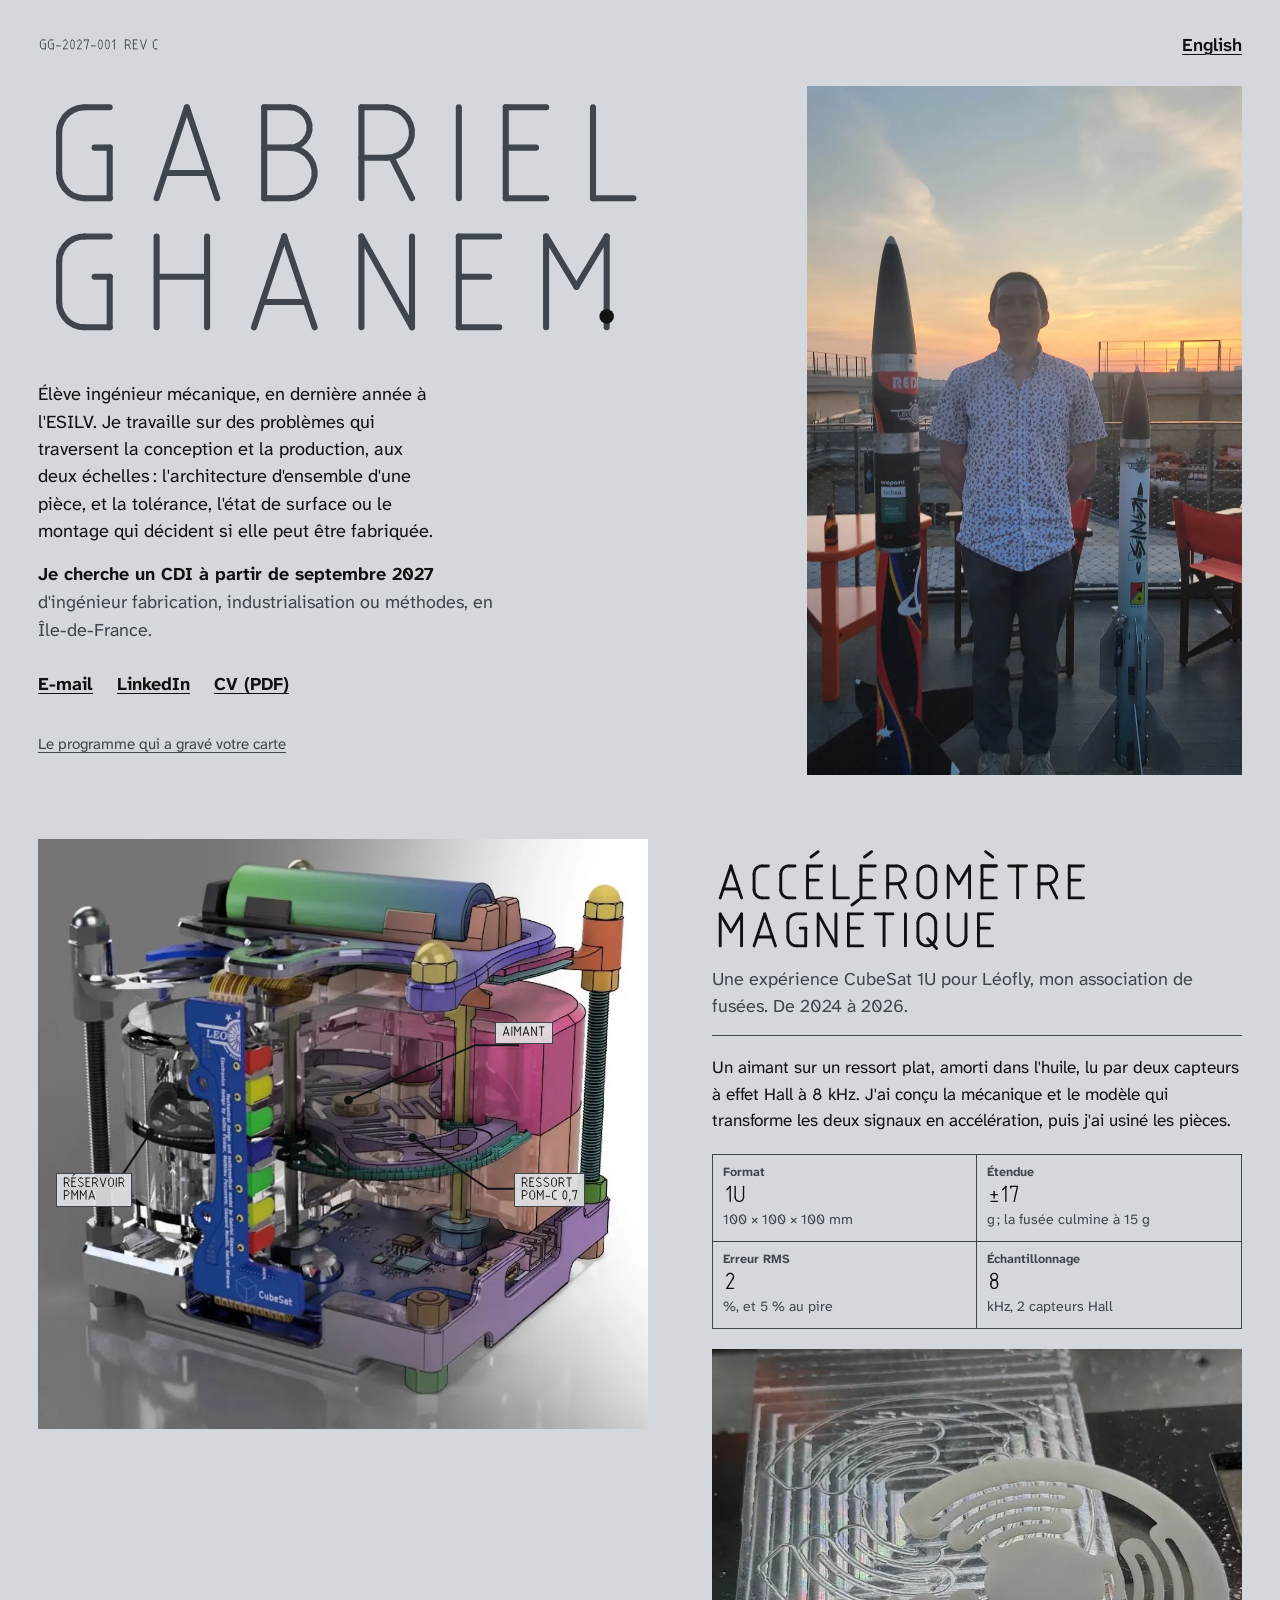
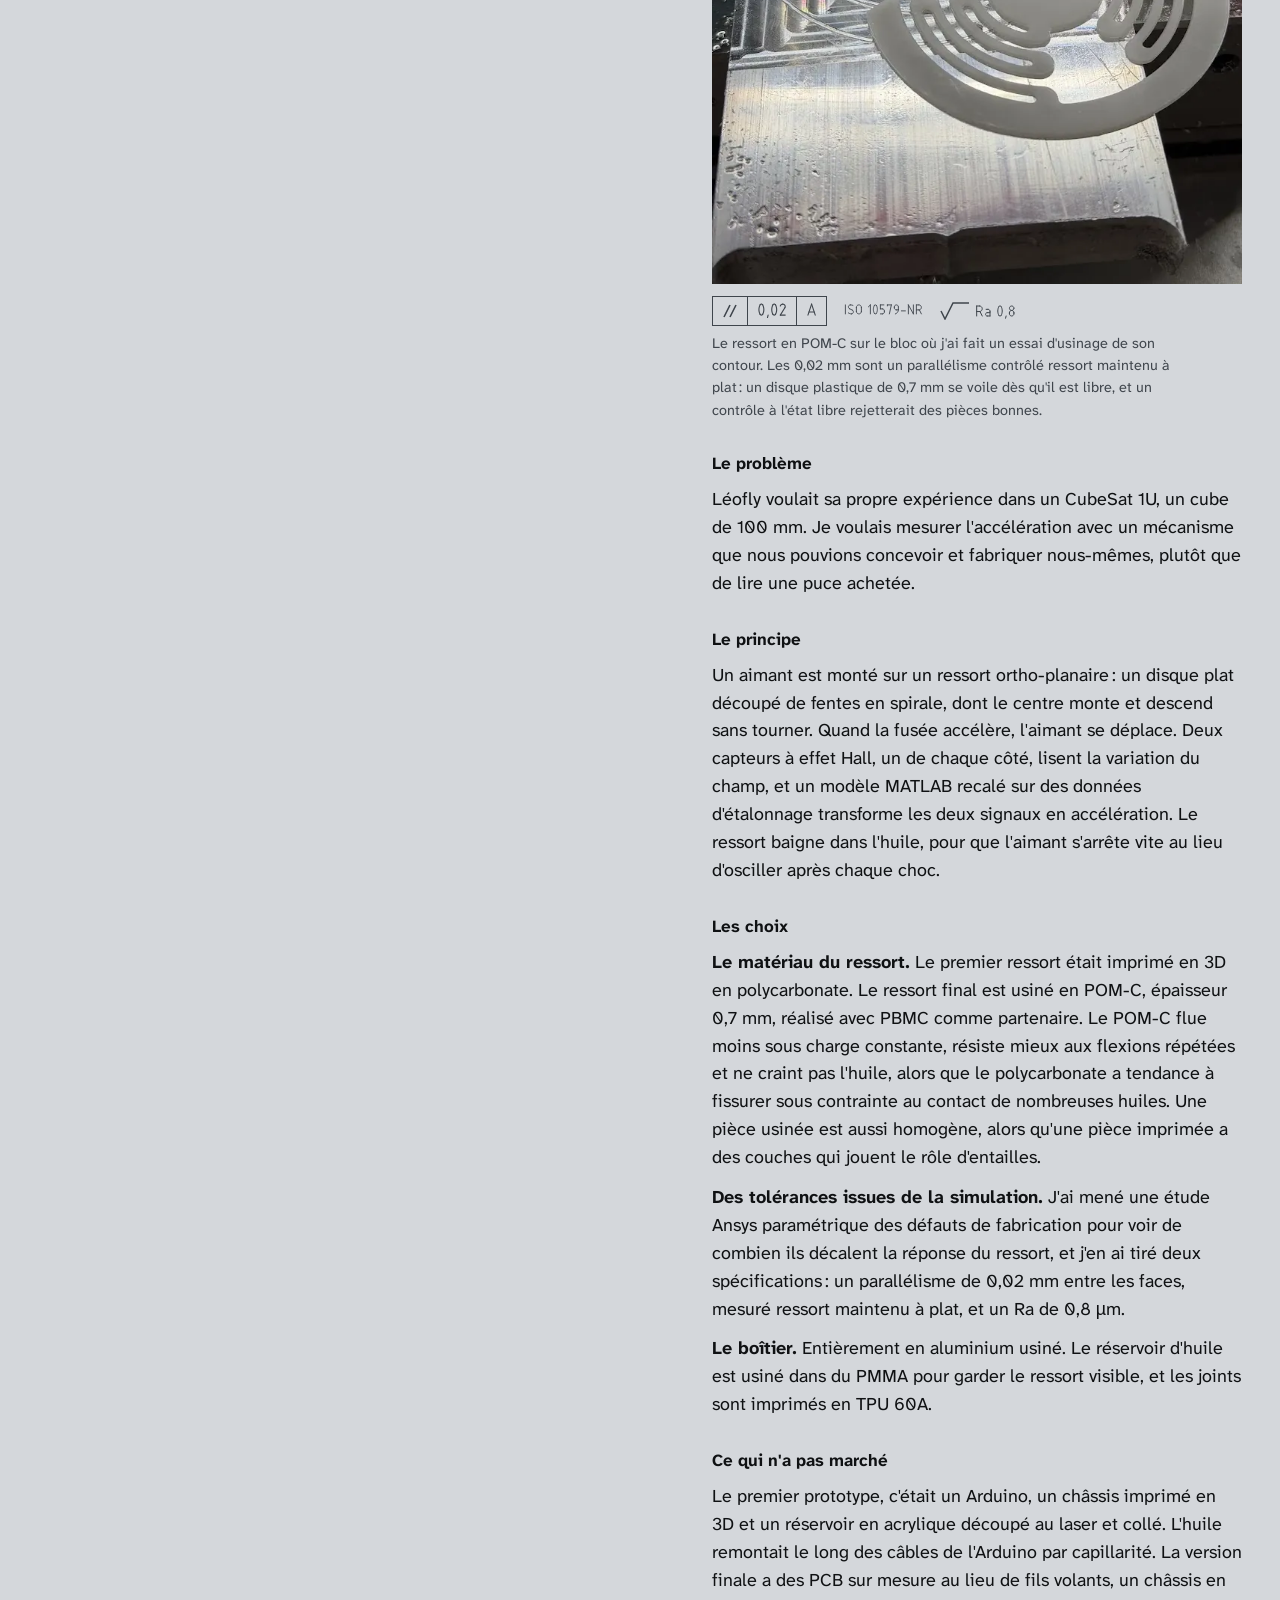
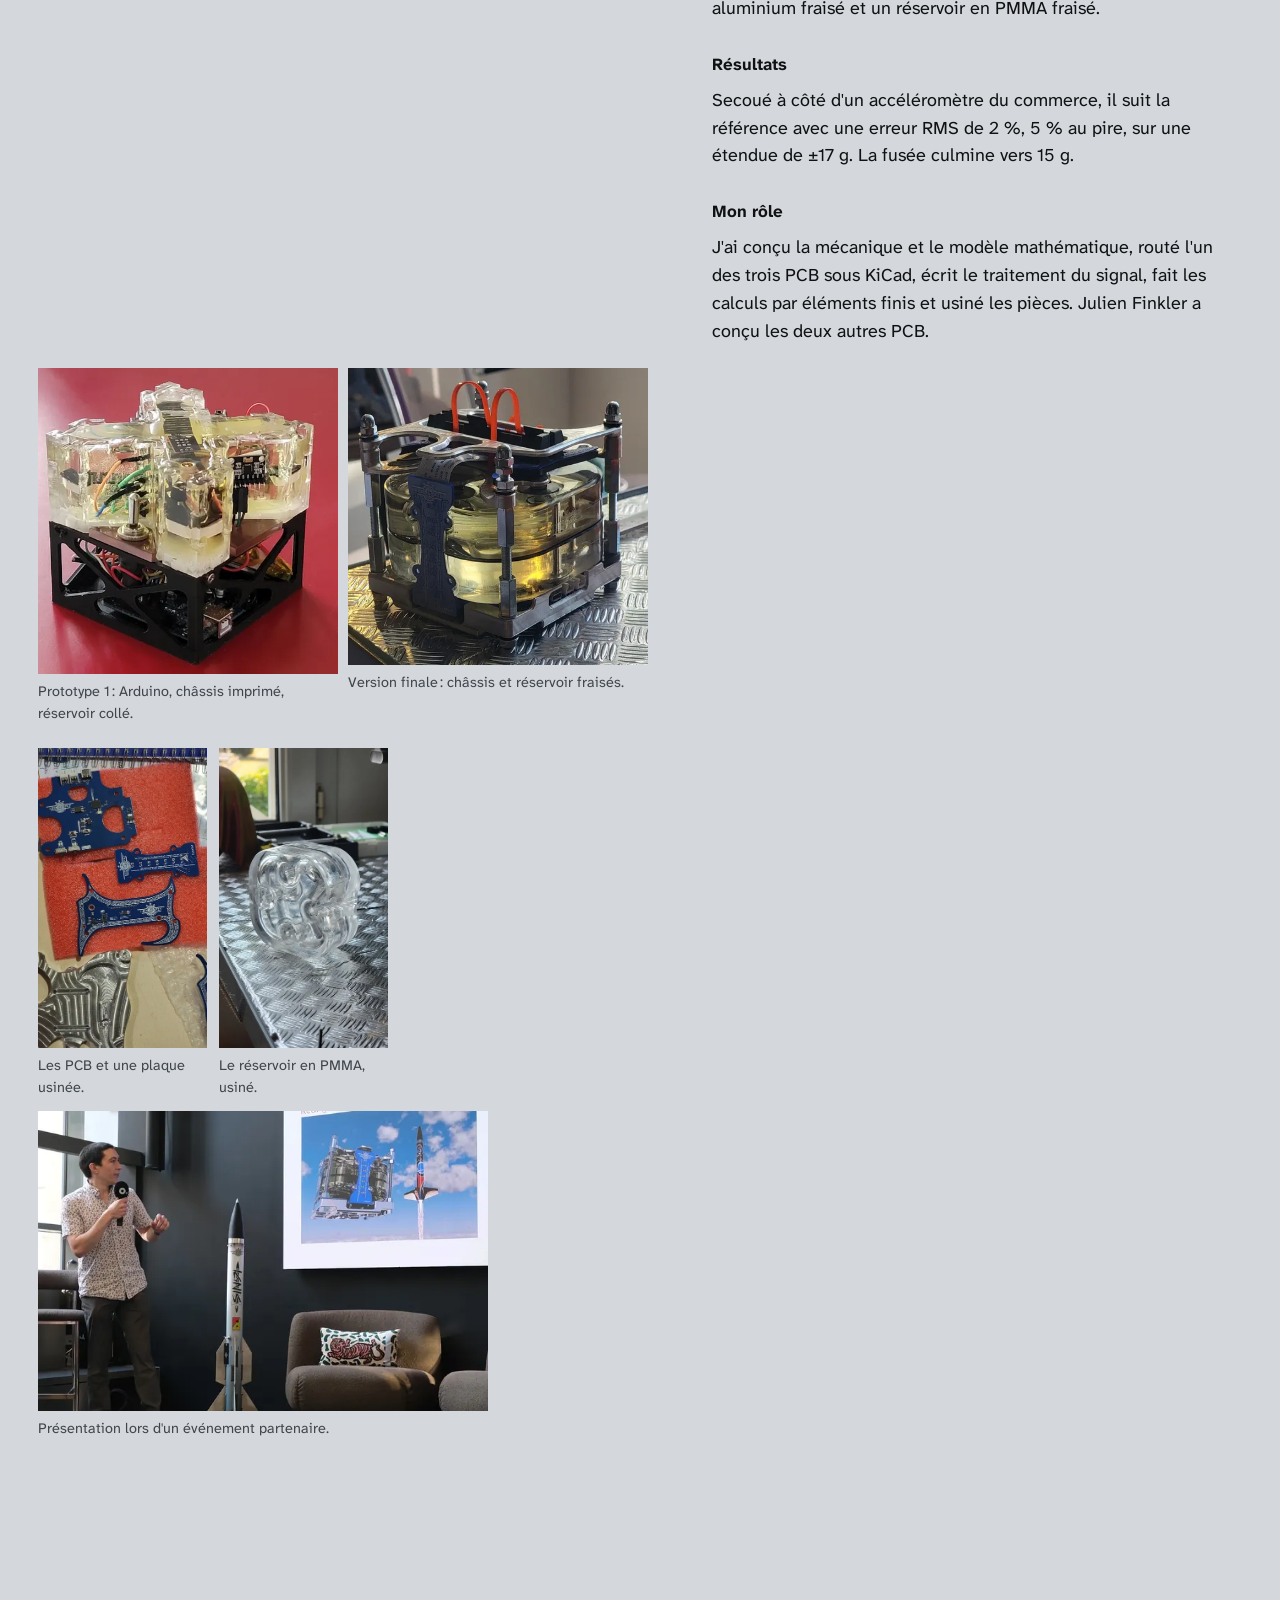
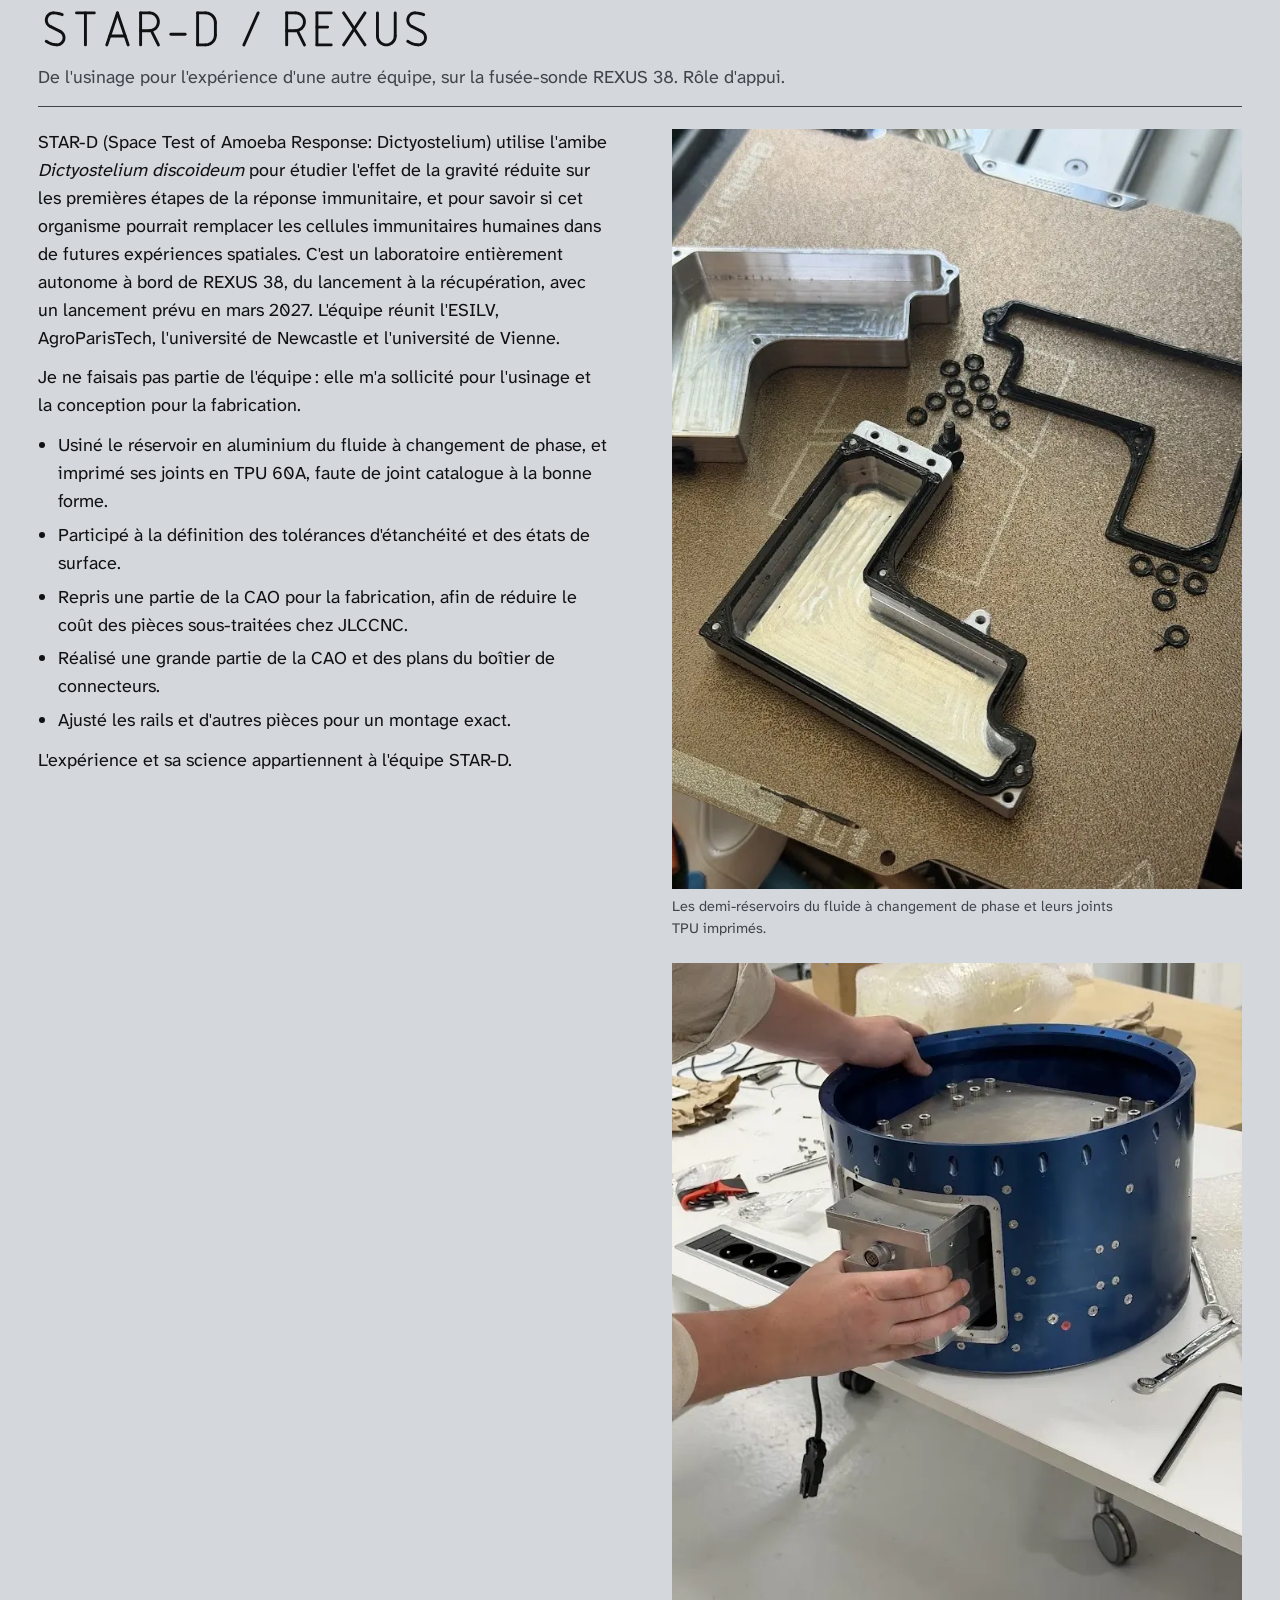
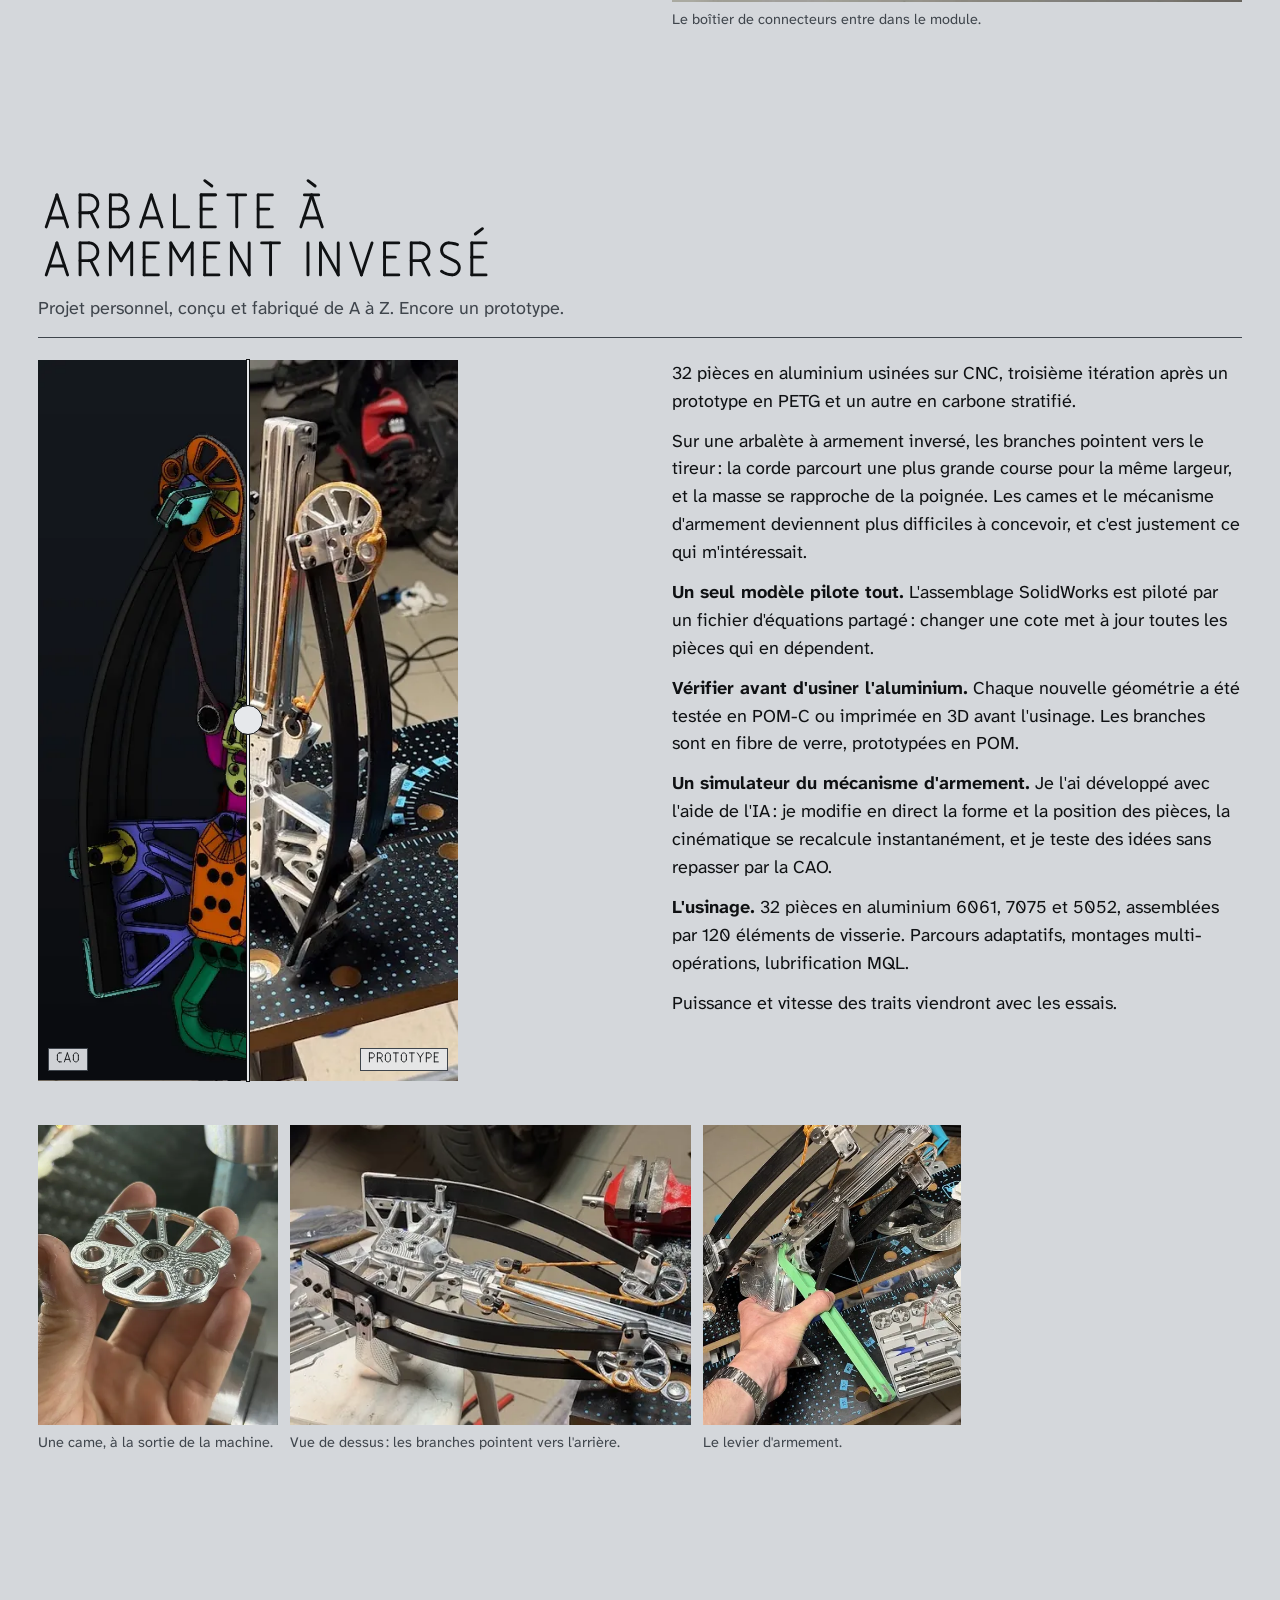
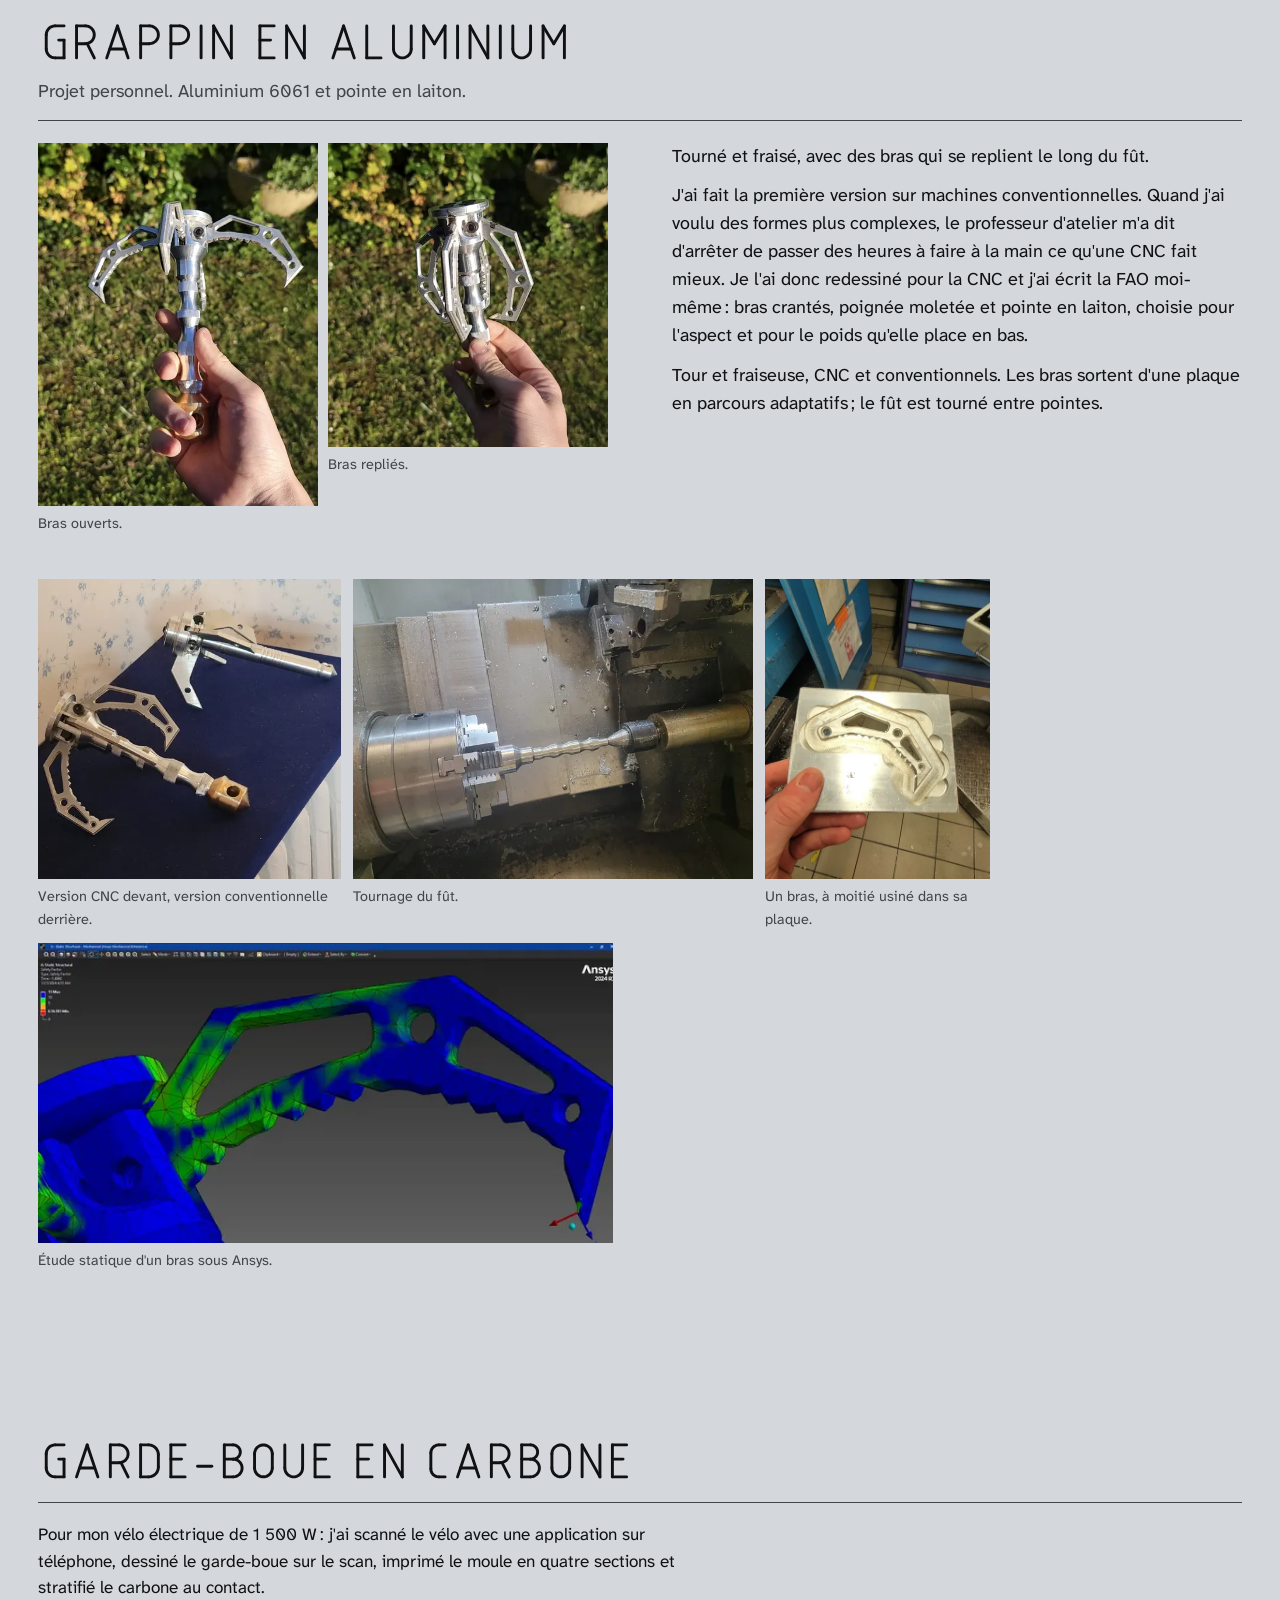
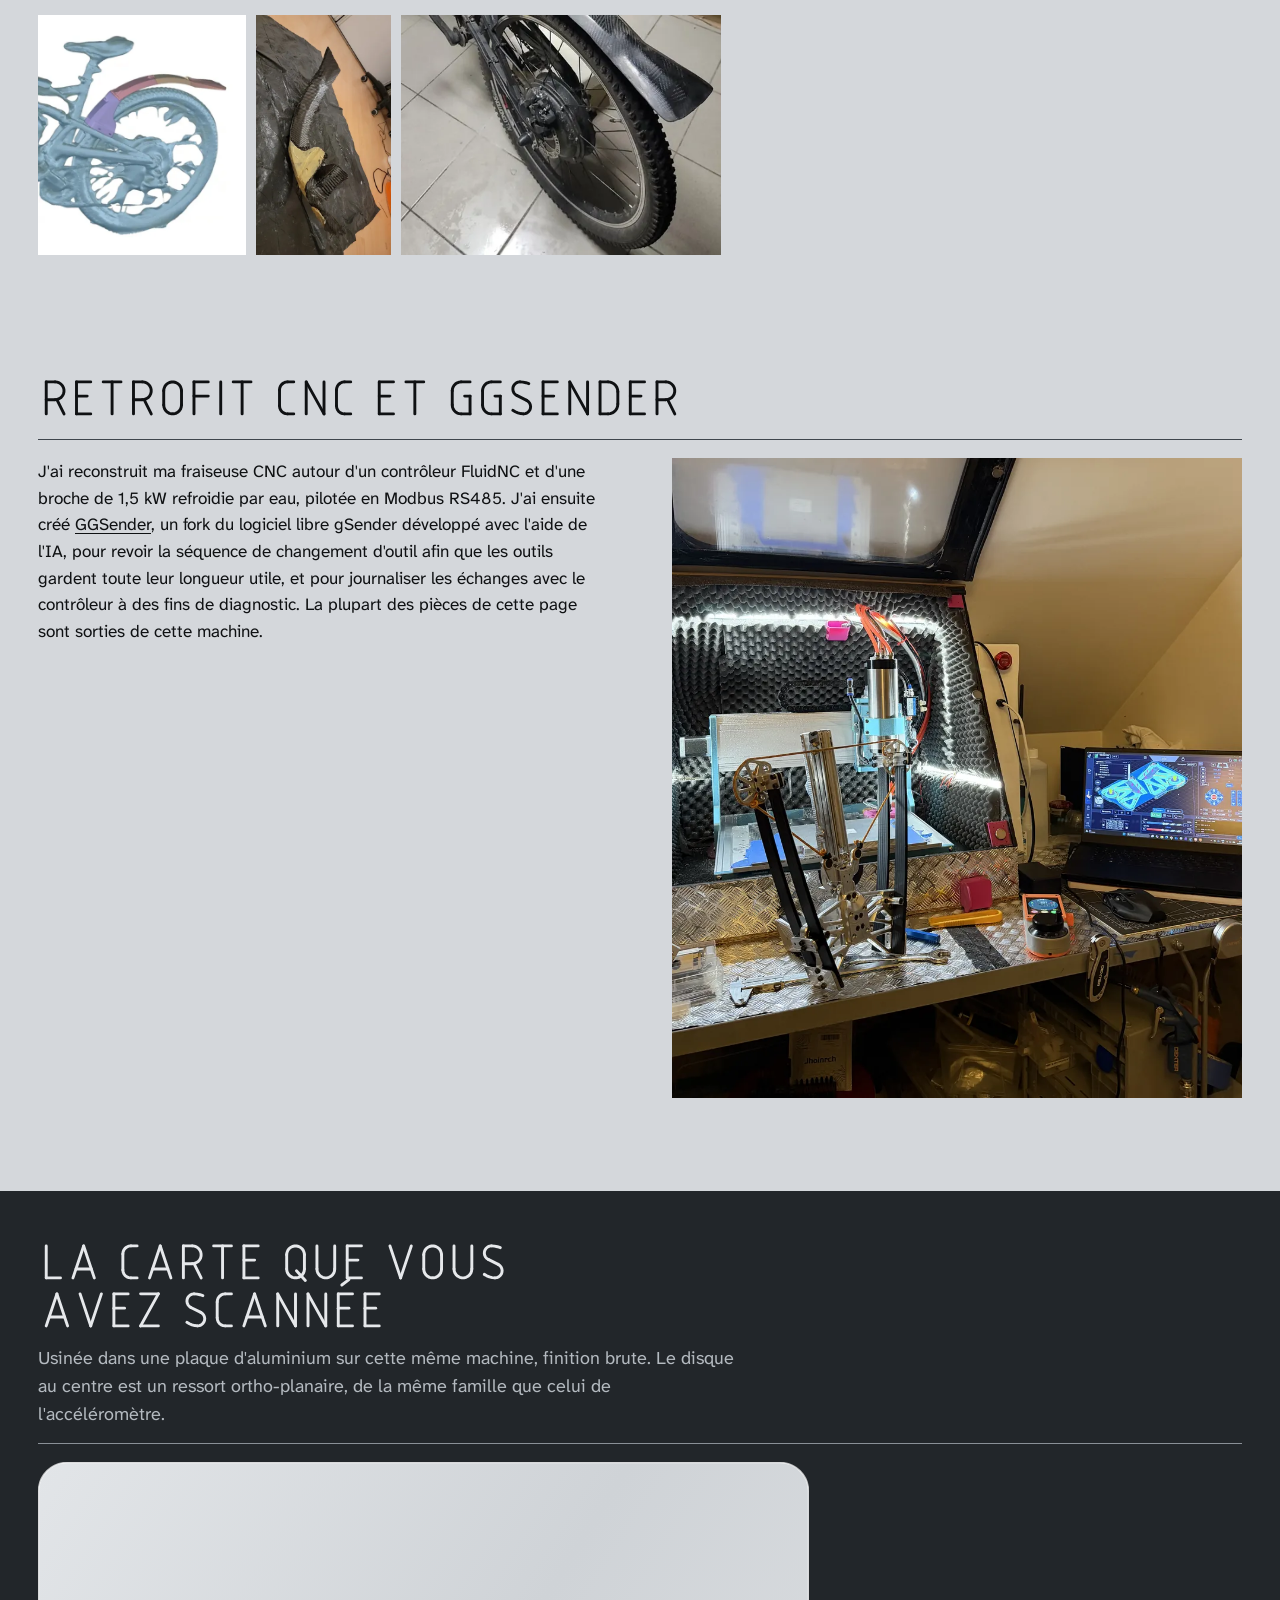
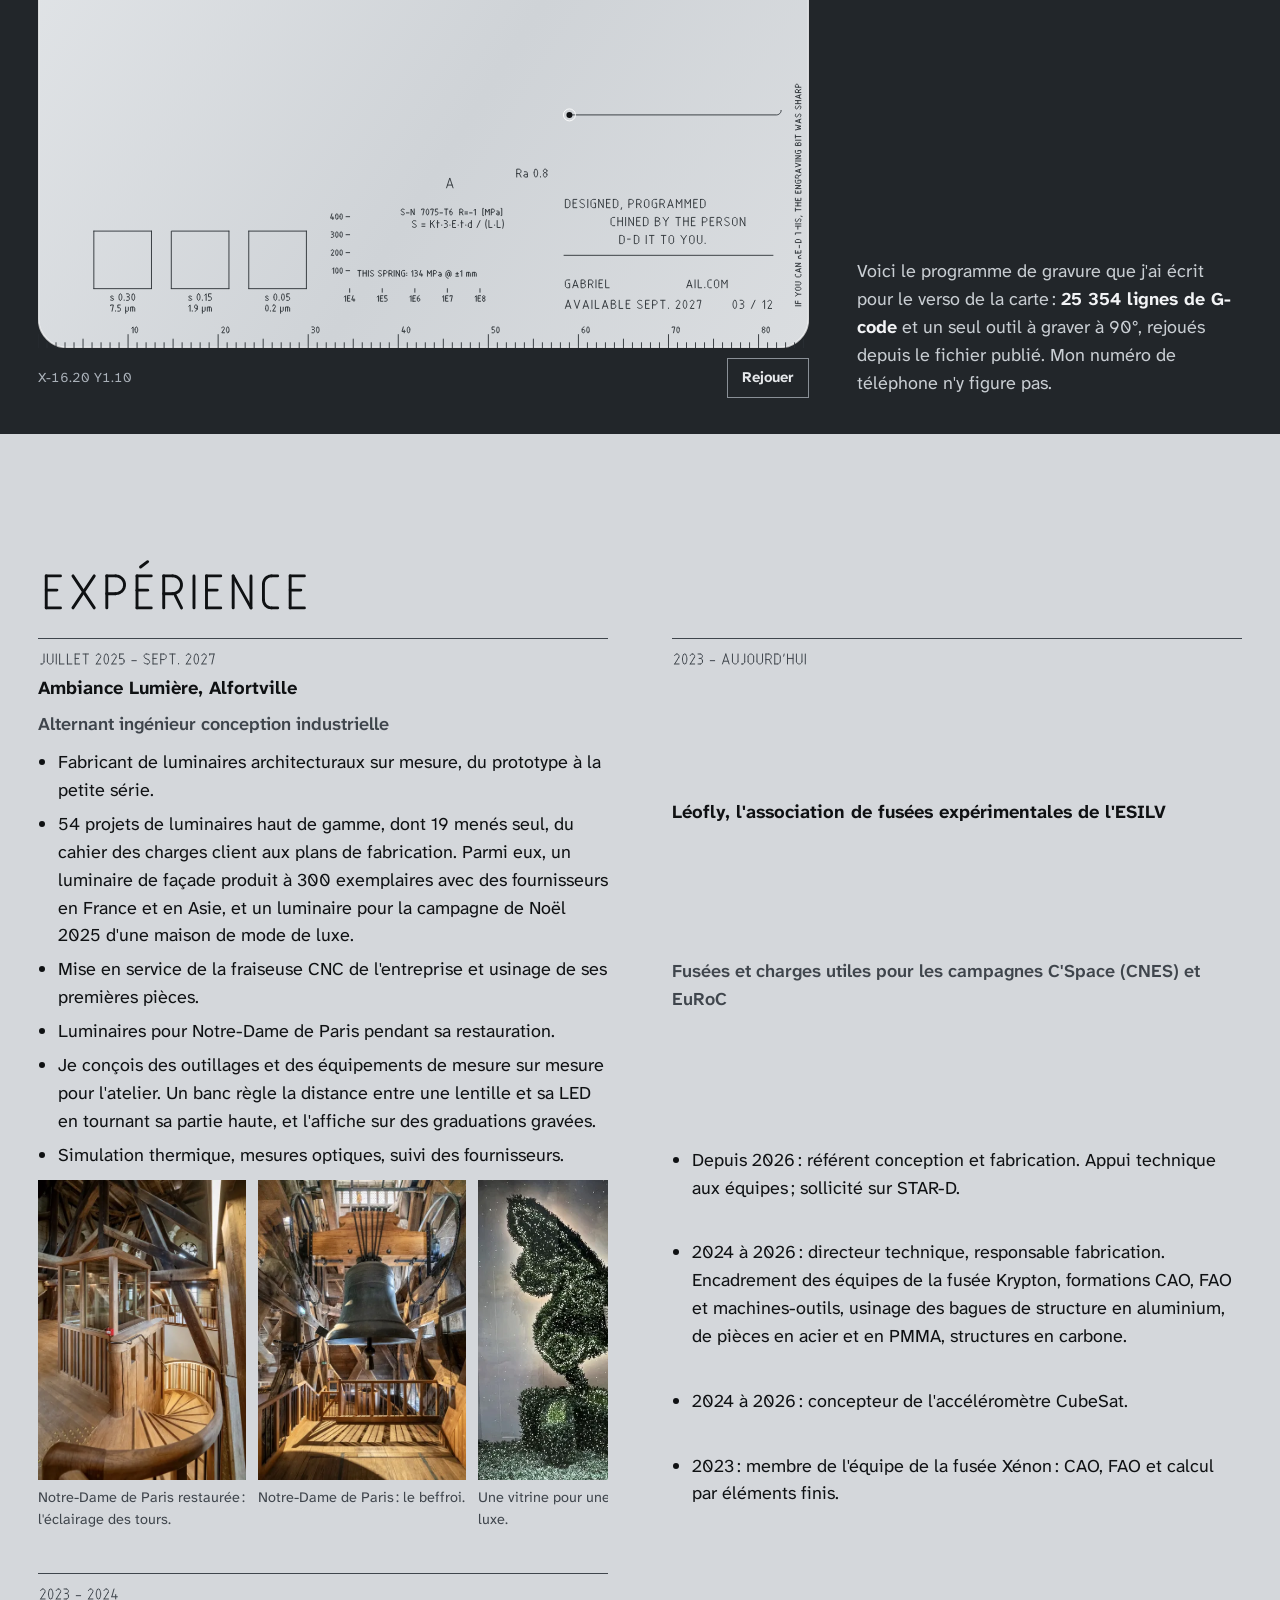
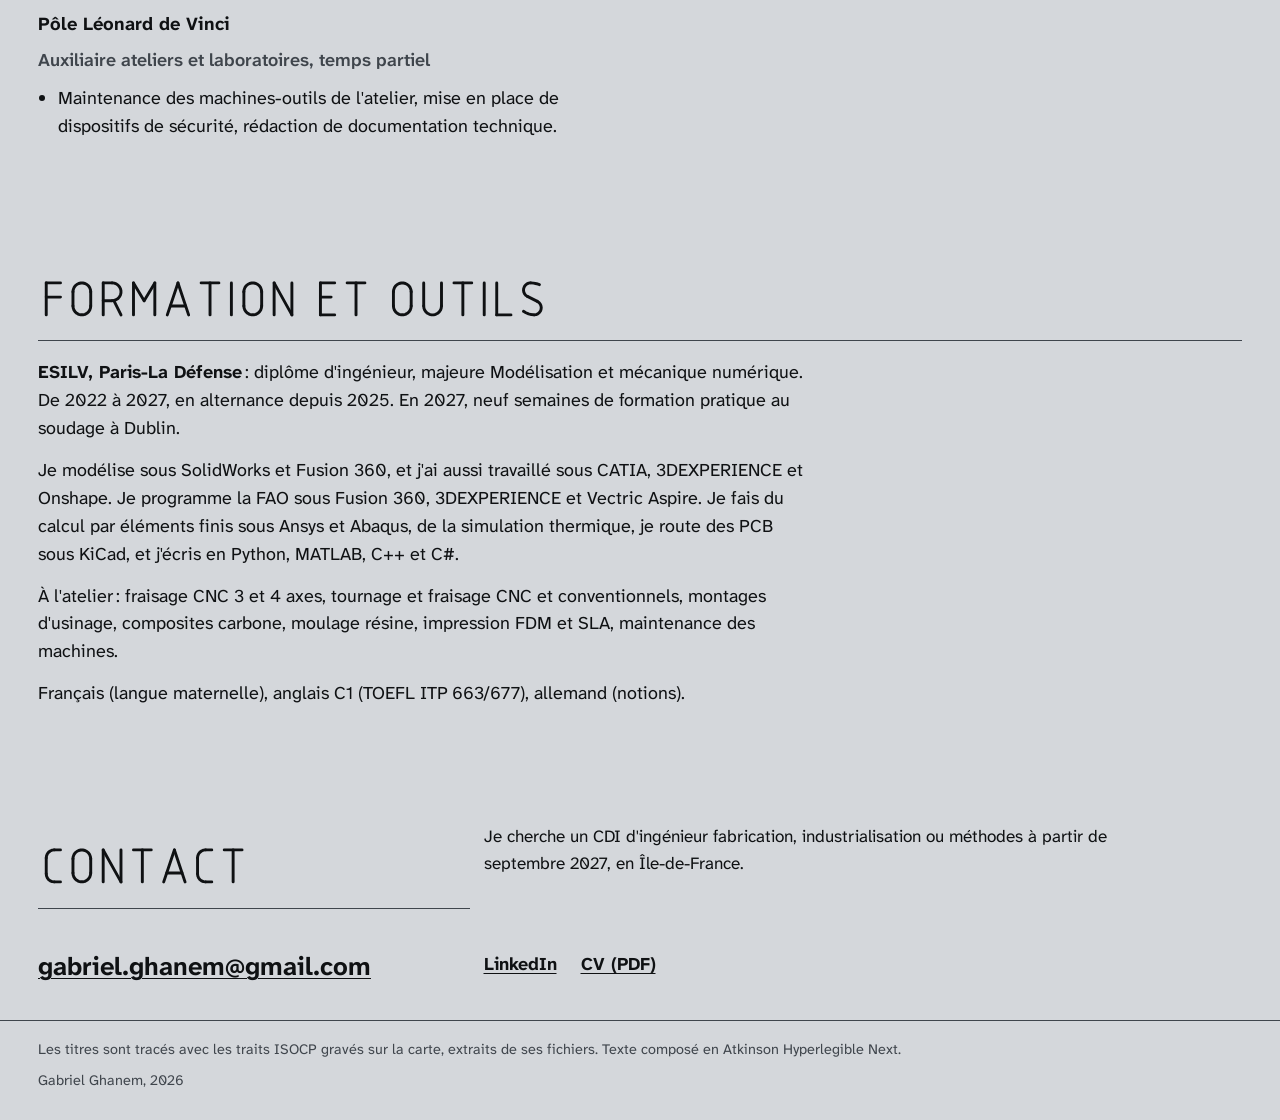
==== commit ce382a2c: "Smaller portrait beside the bio on phones; cache-busting CSS and JS URLs - Portrait column 34% of th" ====
--- a/docs/fr/index.html
+++ b/docs/fr/index.html
@@ -19,14 +19,14 @@
 <link rel="icon" href="../favicon.svg" type="image/svg+xml">
 <link rel="apple-touch-icon" href="../assets/apple-touch-icon.png">
 <link rel="preload" href="../assets/fonts/atkinson-next.woff2" as="font" type="font/woff2" crossorigin>
-<link rel="stylesheet" href="../assets/css/site.css">
+<link rel="stylesheet" href="../assets/css/site.css?v=0b5d3b0c">
 </head>
 <body>
 <header class="wrap hero">
   <div class="bar"><span class="lbl"><span class="sr">Pièce GG-2027-001, révision C</span><svg class="isocp " preserveAspectRatio="xMinYMid meet" viewBox="-0.88 -9.65 118.79 12.93" style="--h:1.4735;--ar:9.1878" aria-hidden="true" focusable="false"><g fill="none" stroke="currentColor" stroke-width="0.877" stroke-linecap="round" stroke-linejoin="round"><path d="M4.88,-4.88L6.34,-4.88"/><path d="M6.34,-4.88L6.34,0.00"/><path d="M6.34,0.00L3.90,0.00"/><path d="M1.46,-2.44L1.46,-6.34"/><path d="M3.90,-8.77L6.34,-8.77"/><path d="M1.46,-2.44L1.52,-1.90L1.71,-1.38L2.00,-0.92L2.38,-0.53L2.84,-0.24L3.36,-0.06L3.90,0.00"/><path d="M3.90,-8.77L3.36,-8.71L2.84,-8.53L2.38,-8.24L2.00,-7.86L1.71,-7.39L1.52,-6.88L1.46,-6.34"/><path d="M12.68,-4.88L14.14,-4.88"/><path d="M14.14,-4.88L14.14,0.00"/><path d="M14.14,0.00L11.70,0.00"/><path d="M9.27,-2.44L9.27,-6.34"/><path d="M11.70,-8.77L14.14,-8.77"/><path d="M9.27,-2.44L9.33,-1.90L9.51,-1.38L9.80,-0.92L10.19,-0.53L10.65,-0.24L11.16,-0.06L11.70,0.00"/><path d="M11.70,-8.77L11.16,-8.71L10.65,-8.53L10.19,-8.24L9.80,-7.86L9.51,-7.39L9.33,-6.88L9.27,-6.34"/><path d="M17.07,-2.93L20.97,-2.93"/><path d="M27.51,-5.80L23.90,0.00"/><path d="M23.90,0.00L27.80,0.00"/><path d="M25.85,-8.78L25.33,-8.71L24.84,-8.52L24.43,-8.20L24.10,-7.79L23.90,-7.31"/><path d="M27.51,-5.80L27.71,-6.28L27.80,-6.78L27.74,-7.30L27.55,-7.78L27.24,-8.19L26.84,-8.51L26.36,-8.71L25.85,-8.78"/><path d="M31.71,-8.29L31.28,-7.37L30.97,-6.40L30.79,-5.40L30.72,-4.38L30.79,-3.37L30.97,-2.37L31.28,-1.41L31.71,-0.49"/><path d="M33.65,-8.29L33.38,-8.55L33.05,-8.72L32.68,-8.78L32.31,-8.72L31.97,-8.55L31.71,-8.29"/><path d="M33.65,-0.49L34.08,-1.41L34.39,-2.37L34.57,-3.37L34.64,-4.38L34.57,-5.40L34.39,-6.40L34.08,-7.37L33.65,-8.29"/><path d="M31.71,-0.49L31.97,-0.22L32.31,-0.05L32.68,0.00L33.05,-0.05L33.38,-0.22L33.65,-0.49"/><path d="M41.17,-5.80L37.56,0.00"/><path d="M37.56,0.00L41.46,0.00"/><path d="M39.51,-8.78L38.99,-8.71L38.50,-8.52L38.09,-8.20L37.76,-7.79L37.56,-7.31"/><path d="M41.17,-5.80L41.37,-6.28L41.46,-6.78L41.40,-7.30L41.21,-7.78L40.90,-8.19L40.50,-8.51L40.02,-8.71L39.51,-8.78"/><path d="M46.33,0.00L48.28,-8.78"/><path d="M48.28,-8.78L44.38,-8.78"/><path d="M44.38,-8.78L44.38,-7.80"/><path d="M51.20,-2.93L55.11,-2.93"/><path d="M59.01,-8.29L58.58,-7.37L58.27,-6.40L58.09,-5.40L58.03,-4.38L58.09,-3.37L58.27,-2.37L58.58,-1.41L59.01,-0.49"/><path d="M60.96,-8.29L60.69,-8.55L60.36,-8.72L59.99,-8.78L59.62,-8.72L59.28,-8.55L59.01,-8.29"/><path d="M60.96,-0.49L61.39,-1.41L61.70,-2.37L61.88,-3.37L61.95,-4.38L61.88,-5.40L61.70,-6.40L61.39,-7.37L60.96,-8.29"/><path d="M59.01,-0.49L59.28,-0.22L59.62,-0.05L59.99,0.00L60.36,-0.05L60.69,-0.22L60.96,-0.49"/><path d="M65.85,-8.29L65.42,-7.37L65.11,-6.40L64.93,-5.40L64.86,-4.38L64.93,-3.37L65.11,-2.37L65.42,-1.41L65.85,-0.49"/><path d="M67.79,-8.29L67.52,-8.55L67.19,-8.72L66.82,-8.78L66.45,-8.72L66.11,-8.55L65.85,-8.29"/><path d="M67.79,-0.49L68.22,-1.41L68.53,-2.37L68.71,-3.37L68.78,-4.38L68.71,-5.40L68.53,-6.40L68.22,-7.37L67.79,-8.29"/><path d="M65.85,-0.49L66.11,-0.22L66.45,-0.05L66.82,0.00L67.19,-0.05L67.52,-0.22L67.79,-0.49"/><path d="M73.65,0.00L73.65,-8.77"/><path d="M73.65,-8.77L71.70,-6.83"/><path d="M84.38,0.00L84.38,-8.77"/><path d="M84.38,-8.77L86.82,-8.77"/><path d="M86.82,-3.90L84.38,-3.90"/><path d="M87.30,-3.90L89.25,0.00"/><path d="M86.82,-3.90L87.40,-3.97L87.95,-4.18L88.43,-4.51L88.82,-4.95L89.09,-5.47L89.23,-6.04L89.23,-6.63L89.09,-7.20L88.82,-7.72L88.43,-8.16L87.95,-8.50L87.40,-8.70L86.82,-8.77"/><path d="M96.07,0.00L92.18,0.00"/><path d="M92.18,0.00L92.18,-8.77"/><path d="M92.18,-8.77L96.07,-8.77"/><path d="M95.10,-4.88L92.18,-4.88"/><path d="M99.00,-8.77L101.93,0.00"/><path d="M101.93,0.00L104.84,-8.77"/><path d="M115.57,0.00L113.87,0.00"/><path d="M111.67,-2.20L111.67,-6.58"/><path d="M113.87,-8.77L115.57,-8.77"/><path d="M111.67,-2.20L111.75,-1.62L111.96,-1.10L112.31,-0.64L112.77,-0.29L113.30,-0.07L113.87,0.00"/><path d="M113.87,-8.77L113.30,-8.70L112.77,-8.48L112.31,-8.13L111.96,-7.68L111.75,-7.15L111.67,-6.58"/></g></svg></span><a href="../" hreflang="en" lang="en">English</a></div>
   <h1 class="name"><span class="sr">Gabriel Ghanem</span><svg class="isocp " preserveAspectRatio="xMinYMid meet" viewBox="-0.58 -9.36 61.13 24.80" style="--h:2.8269;--ar:2.4645" aria-hidden="true" focusable="false"><g fill="none" stroke="currentColor" stroke-width="0.585" stroke-linecap="round" stroke-linejoin="round"><path d="M4.88,-4.88L6.34,-4.88"/><path d="M6.34,-4.88L6.34,0.00"/><path d="M6.34,0.00L3.90,0.00"/><path d="M1.46,-2.44L1.46,-6.34"/><path d="M3.90,-8.77L6.34,-8.77"/><path d="M1.46,-2.44L1.52,-1.90L1.71,-1.38L2.00,-0.92L2.38,-0.53L2.84,-0.24L3.36,-0.06L3.90,0.00"/><path d="M3.90,-8.77L3.36,-8.71L2.84,-8.53L2.38,-8.24L2.00,-7.86L1.71,-7.39L1.52,-6.88L1.46,-6.34"/><path d="M10.87,0.00L13.79,-8.77"/><path d="M13.79,-8.77L16.72,0.00"/><path d="M15.86,-2.44L11.72,-2.44"/><path d="M21.25,0.00L23.69,0.00"/><path d="M23.69,-4.88L21.25,-4.88"/><path d="M23.69,-8.77L21.25,-8.77"/><path d="M21.25,-8.77L21.25,0.00"/><path d="M23.69,0.00L24.27,-0.07L24.82,-0.28L25.30,-0.61L25.69,-1.05L25.96,-1.57L26.11,-2.14L26.11,-2.73L25.96,-3.30L25.69,-3.82L25.30,-4.26L24.82,-4.59L24.27,-4.80L23.69,-4.88"/><path d="M23.69,-4.88L24.24,-4.95L24.74,-5.18L25.16,-5.55L25.46,-6.02L25.62,-6.55L25.62,-7.10L25.46,-7.64L25.16,-8.10L24.74,-8.46L24.24,-8.70L23.69,-8.77"/><path d="M30.64,0.00L30.64,-8.77"/><path d="M30.64,-8.77L33.08,-8.77"/><path d="M33.08,-3.90L30.64,-3.90"/><path d="M33.57,-3.90L35.52,0.00"/><path d="M33.08,-3.90L33.66,-3.97L34.21,-4.18L34.69,-4.51L35.08,-4.95L35.36,-5.47L35.50,-6.04L35.50,-6.63L35.36,-7.20L35.08,-7.72L34.69,-8.16L34.21,-8.50L33.66,-8.70L33.08,-8.77"/><path d="M40.04,0.00L40.04,-8.77"/><path d="M48.47,0.00L44.57,0.00"/><path d="M44.57,0.00L44.57,-8.77"/><path d="M44.57,-8.77L48.47,-8.77"/><path d="M47.49,-4.88L44.57,-4.88"/><path d="M52.99,-8.77L52.99,0.00"/><path d="M52.99,0.00L56.89,0.00"/><path d="M4.88,7.58L6.34,7.58"/><path d="M6.34,7.58L6.34,12.46"/><path d="M6.34,12.46L3.90,12.46"/><path d="M1.46,10.02L1.46,6.12"/><path d="M3.90,3.69L6.34,3.69"/><path d="M1.46,10.02L1.52,10.56L1.71,11.08L2.00,11.54L2.38,11.93L2.84,12.22L3.36,12.40L3.90,12.46"/><path d="M3.90,3.69L3.36,3.75L2.84,3.93L2.38,4.22L2.00,4.60L1.71,5.06L1.52,5.58L1.46,6.12"/><path d="M10.87,12.46L10.87,3.69"/><path d="M10.87,7.58L15.74,7.58"/><path d="M15.74,3.69L15.74,12.46"/><path d="M20.27,12.46L23.19,3.69"/><path d="M23.19,3.69L26.12,12.46"/><path d="M25.26,10.02L21.12,10.02"/><path d="M30.64,12.46L30.64,3.69"/><path d="M30.64,3.69L35.52,12.46"/><path d="M35.52,12.46L35.52,3.69"/><path d="M43.94,12.46L40.04,12.46"/><path d="M40.04,12.46L40.04,3.69"/><path d="M40.04,3.69L43.94,3.69"/><path d="M42.97,7.58L40.04,7.58"/><path d="M48.46,12.46L48.46,3.69"/><path d="M48.46,3.69L51.39,8.56"/><path d="M51.39,8.56L54.31,3.69"/><path d="M54.31,3.69L54.31,12.46"/></g></svg></h1>
   <div class="intro">
-    <figure class="me"><img src="../assets/img/portrait-840.webp" srcset="../assets/img/portrait-420.webp 420w, ../assets/img/portrait-840.webp 840w" sizes="(min-width: 1000px) 34vw, 40vw" width="840" height="1330" alt="Gabriel sur un toit au coucher du soleil, entre deux fusées de Léofly." fetchpriority="high"></figure>
+    <figure class="me"><img src="../assets/img/portrait-840.webp" srcset="../assets/img/portrait-420.webp 420w, ../assets/img/portrait-840.webp 840w" sizes="(min-width: 1000px) 34vw, 34vw" width="840" height="1330" alt="Gabriel sur un toit au coucher du soleil, entre deux fusées de Léofly." fetchpriority="high"></figure>
     <p class="lead">Élève ingénieur mécanique, en dernière année à l'ESILV. Je travaille sur des problèmes qui traversent la conception et la production, aux deux échelles : l'architecture d'ensemble d'une pièce, et la tolérance, l'état de surface ou le montage qui décident si elle peut être fabriquée.</p>
   </div>
   <p class="avail"><strong>Je cherche un CDI à partir de septembre 2027</strong> d'ingénieur fabrication, industrialisation ou méthodes, en Île-de-France.</p>
@@ -191,6 +191,6 @@
 </main>
 
 <footer><div class="wrap"><p class="colo">Les titres sont tracés avec les traits ISOCP gravés sur la carte, extraits de ses fichiers. Texte composé en Atkinson Hyperlegible Next.</p><p>Gabriel Ghanem, 2026</p></div></footer>
-<script src="../assets/js/site.js" defer></script>
+<script src="../assets/js/site.js?v=3bcb224d" defer></script>
 </body>
 </html>
--- a/docs/assets/css/site.css
+++ b/docs/assets/css/site.css
@@ -36,7 +36,7 @@
 .bar { display: flex; justify-content: space-between; align-items: center; gap: 16px; }
 .bar a { font-weight: 600; padding: 10px 0 10px 12px; }
 .name { --cap: clamp(38px, 11.4vw, 96px); color: var(--eng); margin-top: 8px; }
-.intro { display: grid; grid-template-columns: 40% minmax(0, 1fr); gap: 14px; align-items: start; }
+.intro { display: grid; grid-template-columns: 34% minmax(0, 1fr); gap: 14px; align-items: start; }
 .me img { width: 100%; }
 .lead { font-size: 1.02rem; line-height: 1.45; max-width: 34ch; }
 .avail { color: var(--eng); max-width: 38ch; }
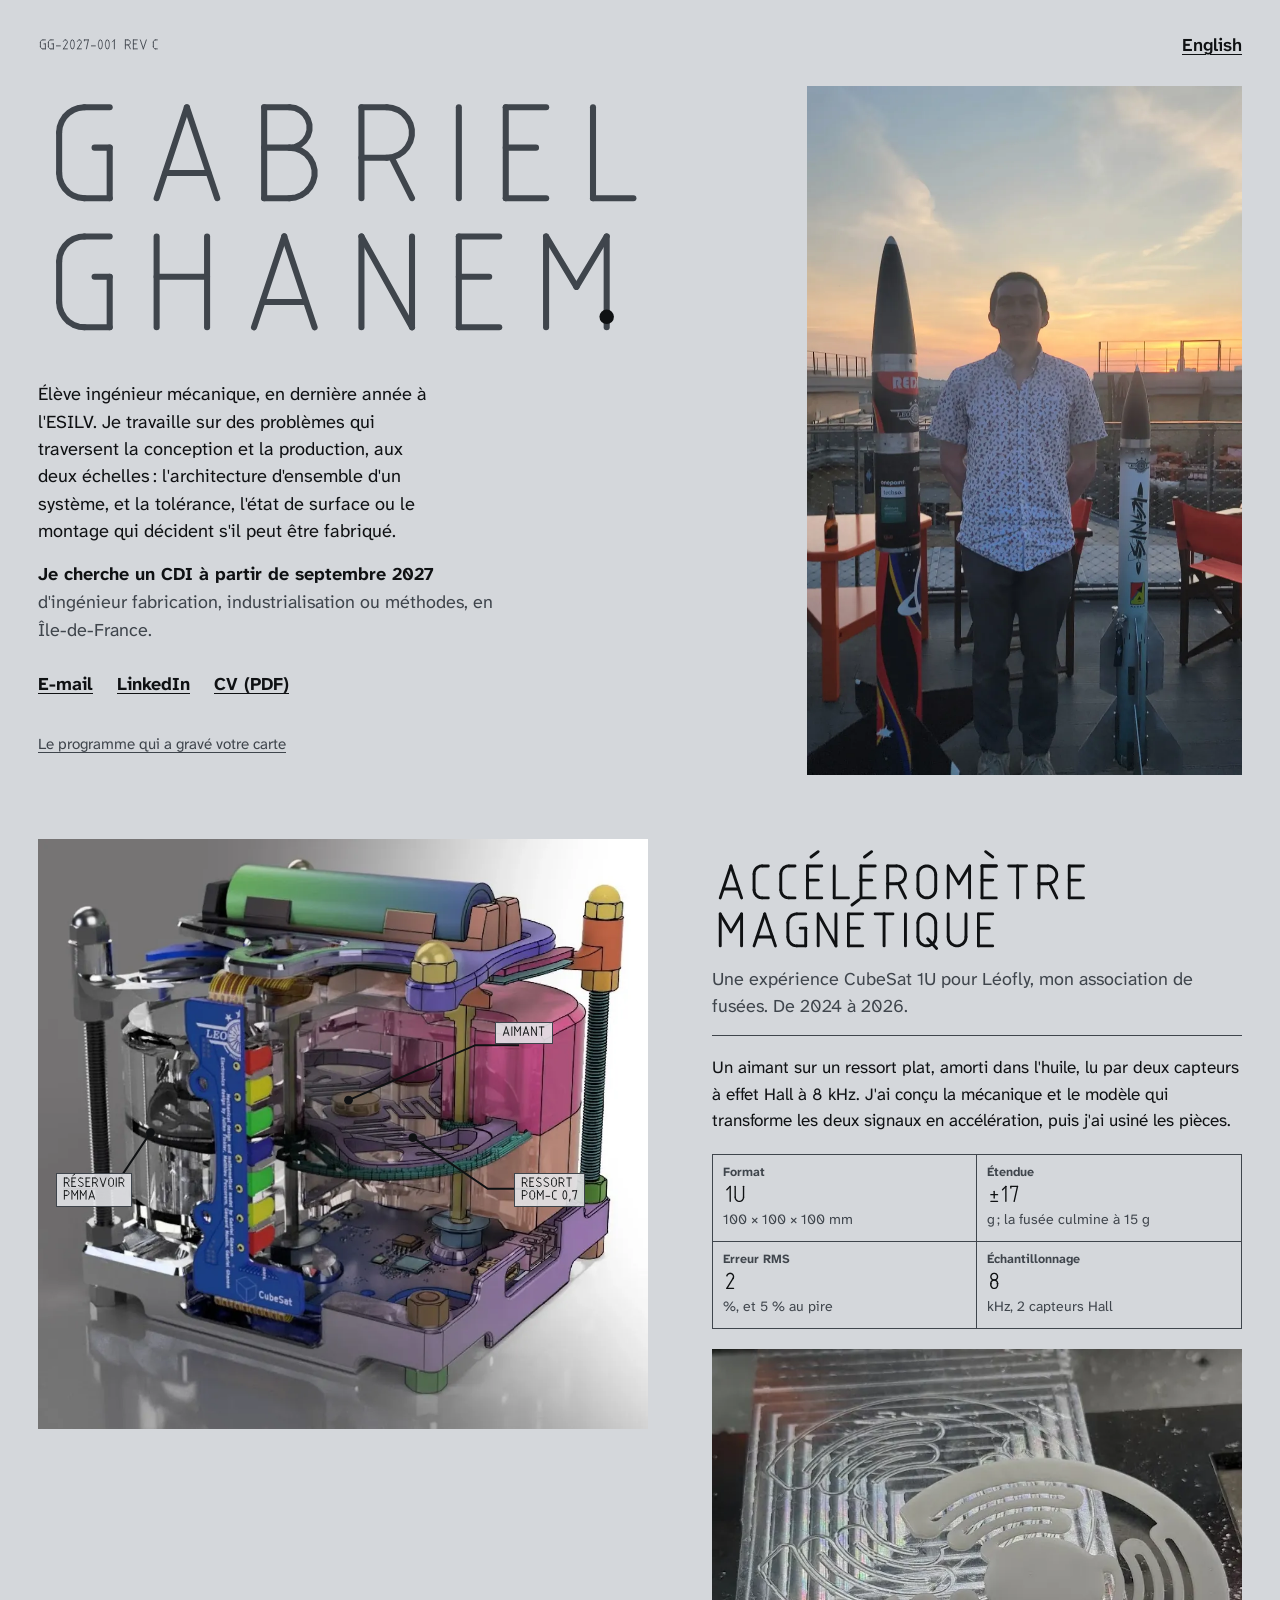
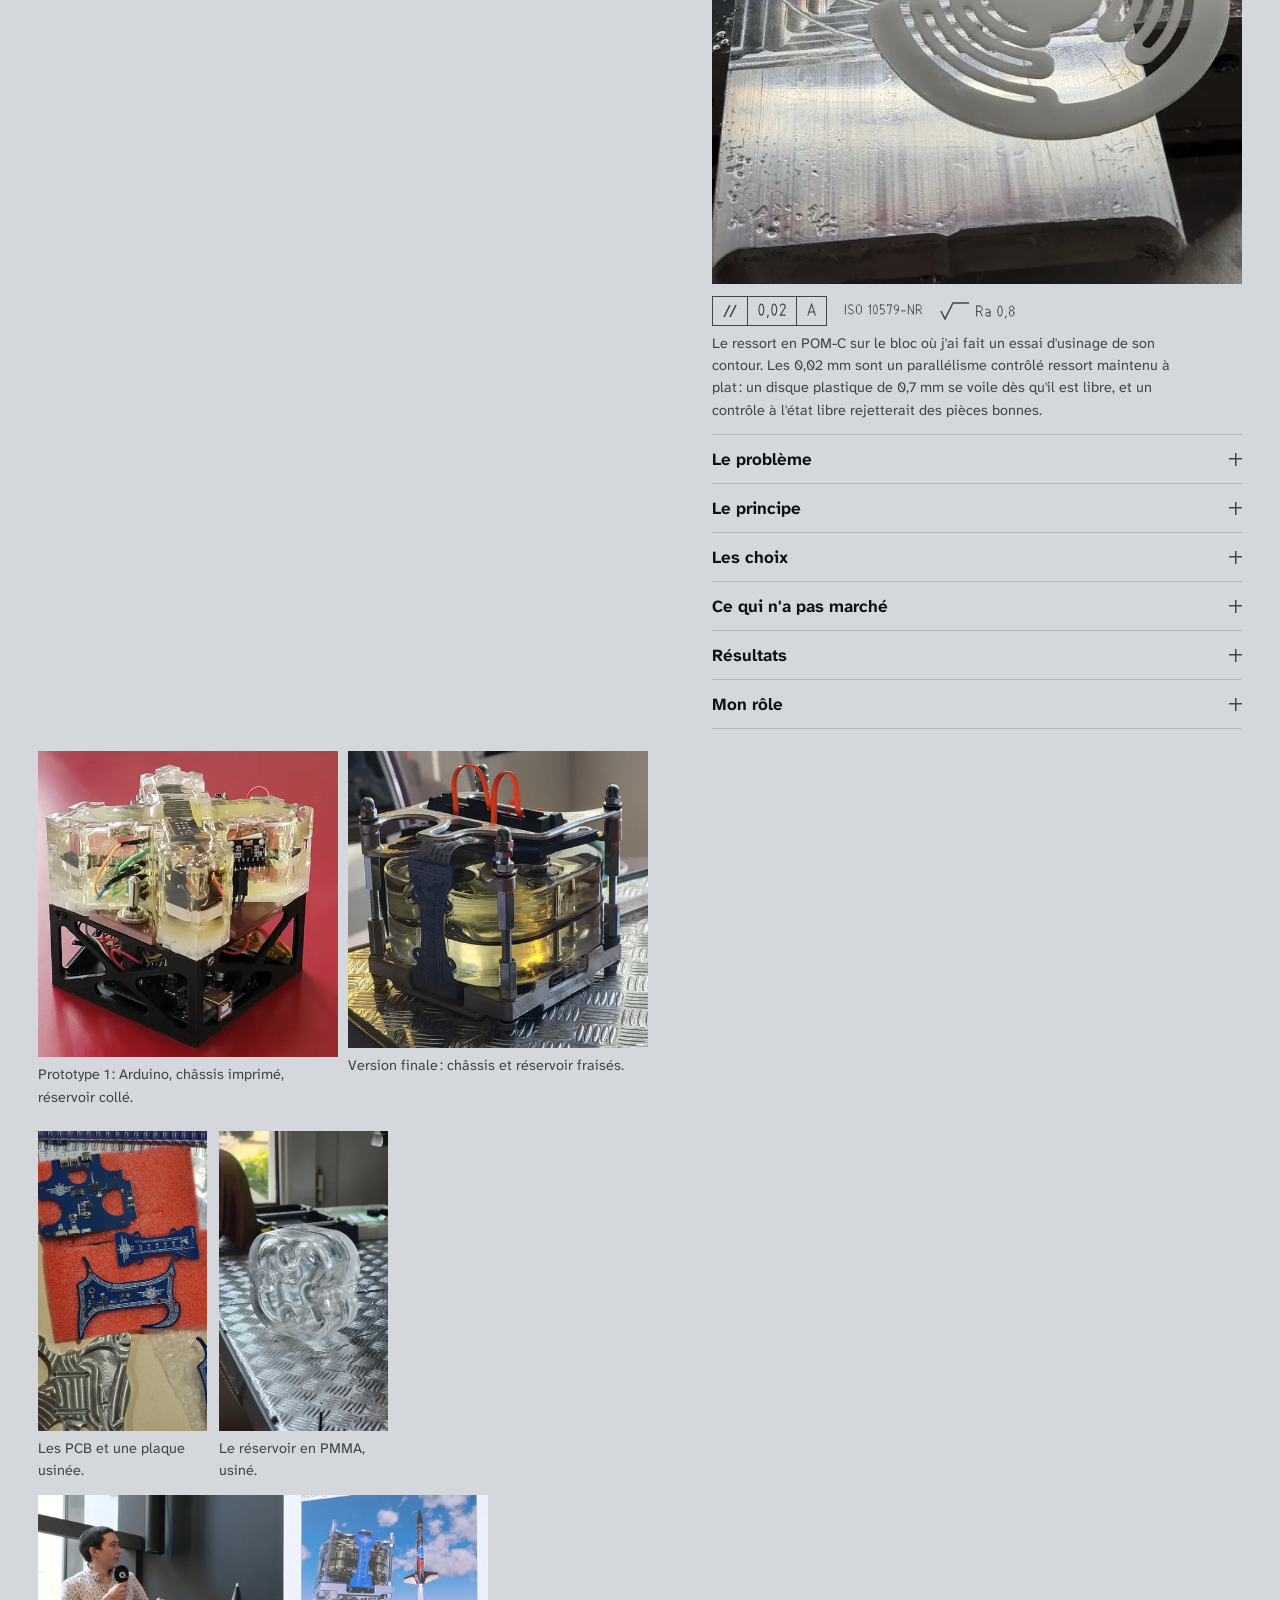
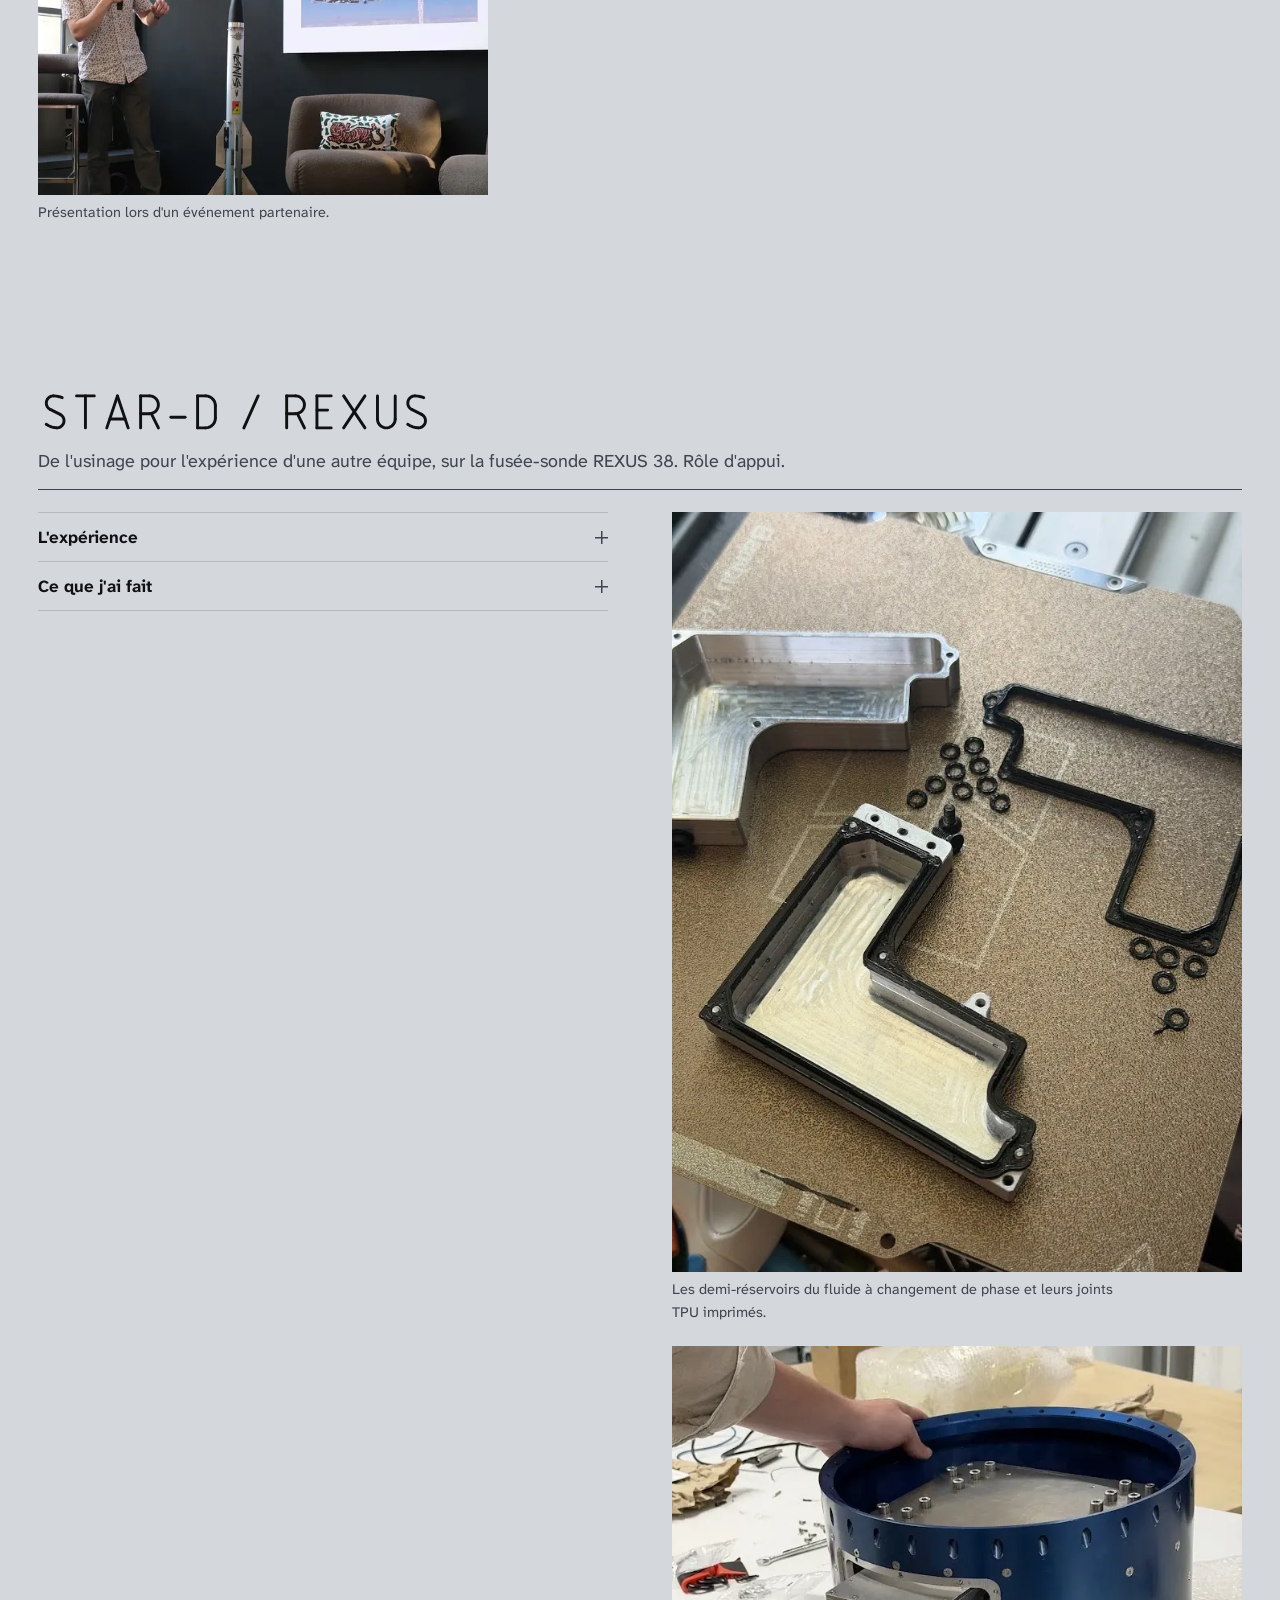
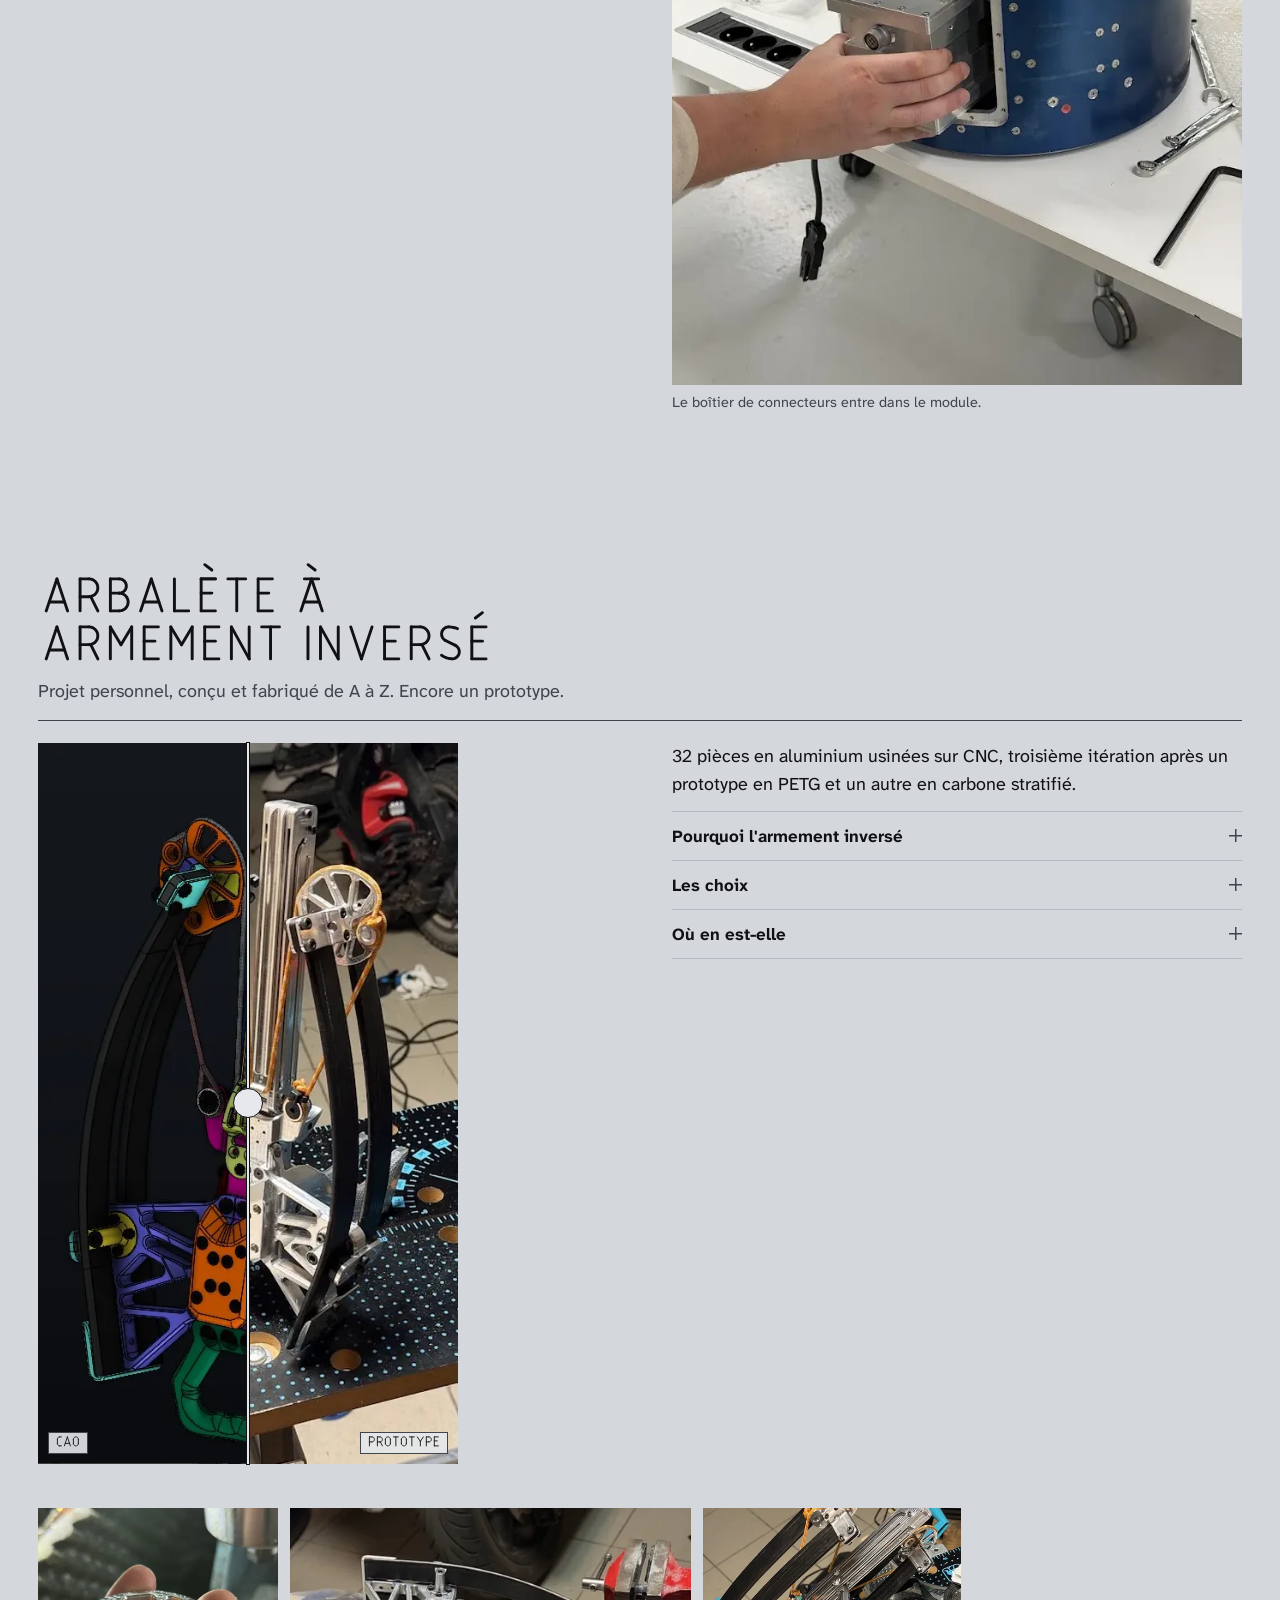
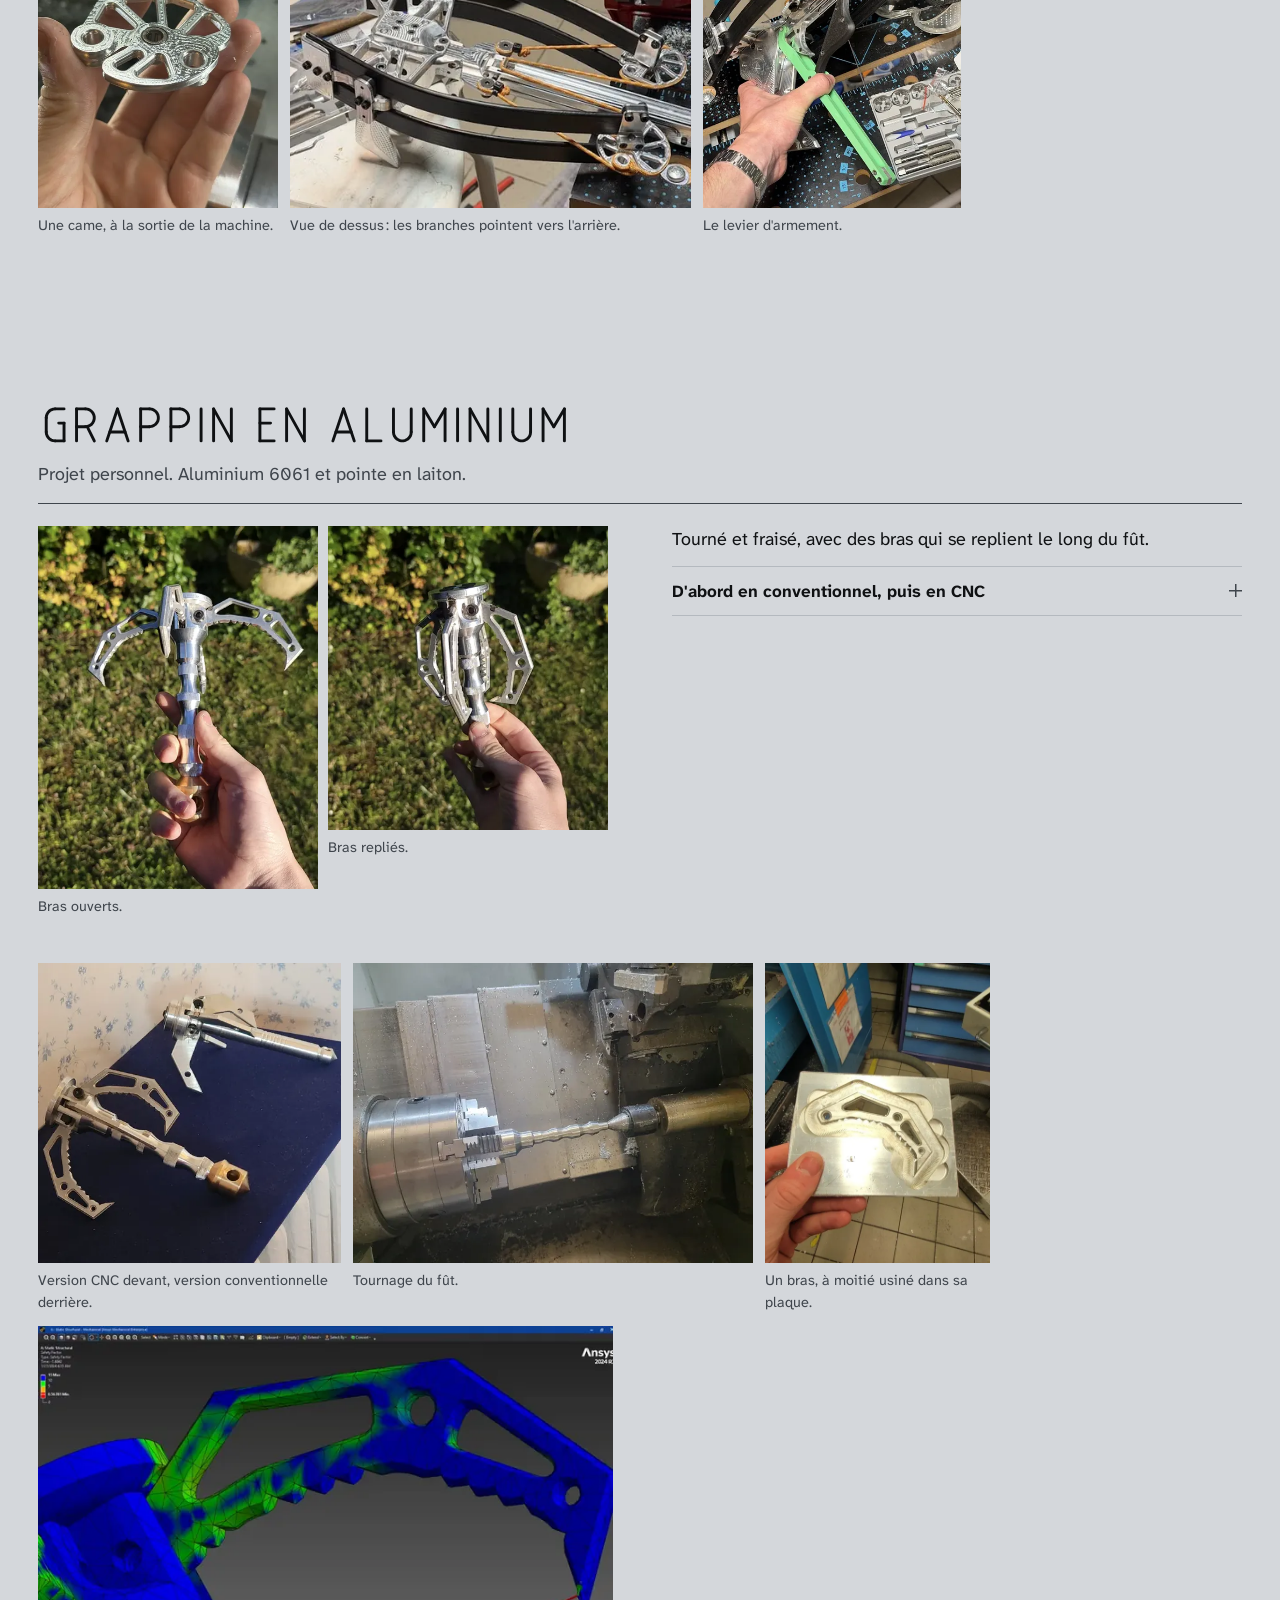
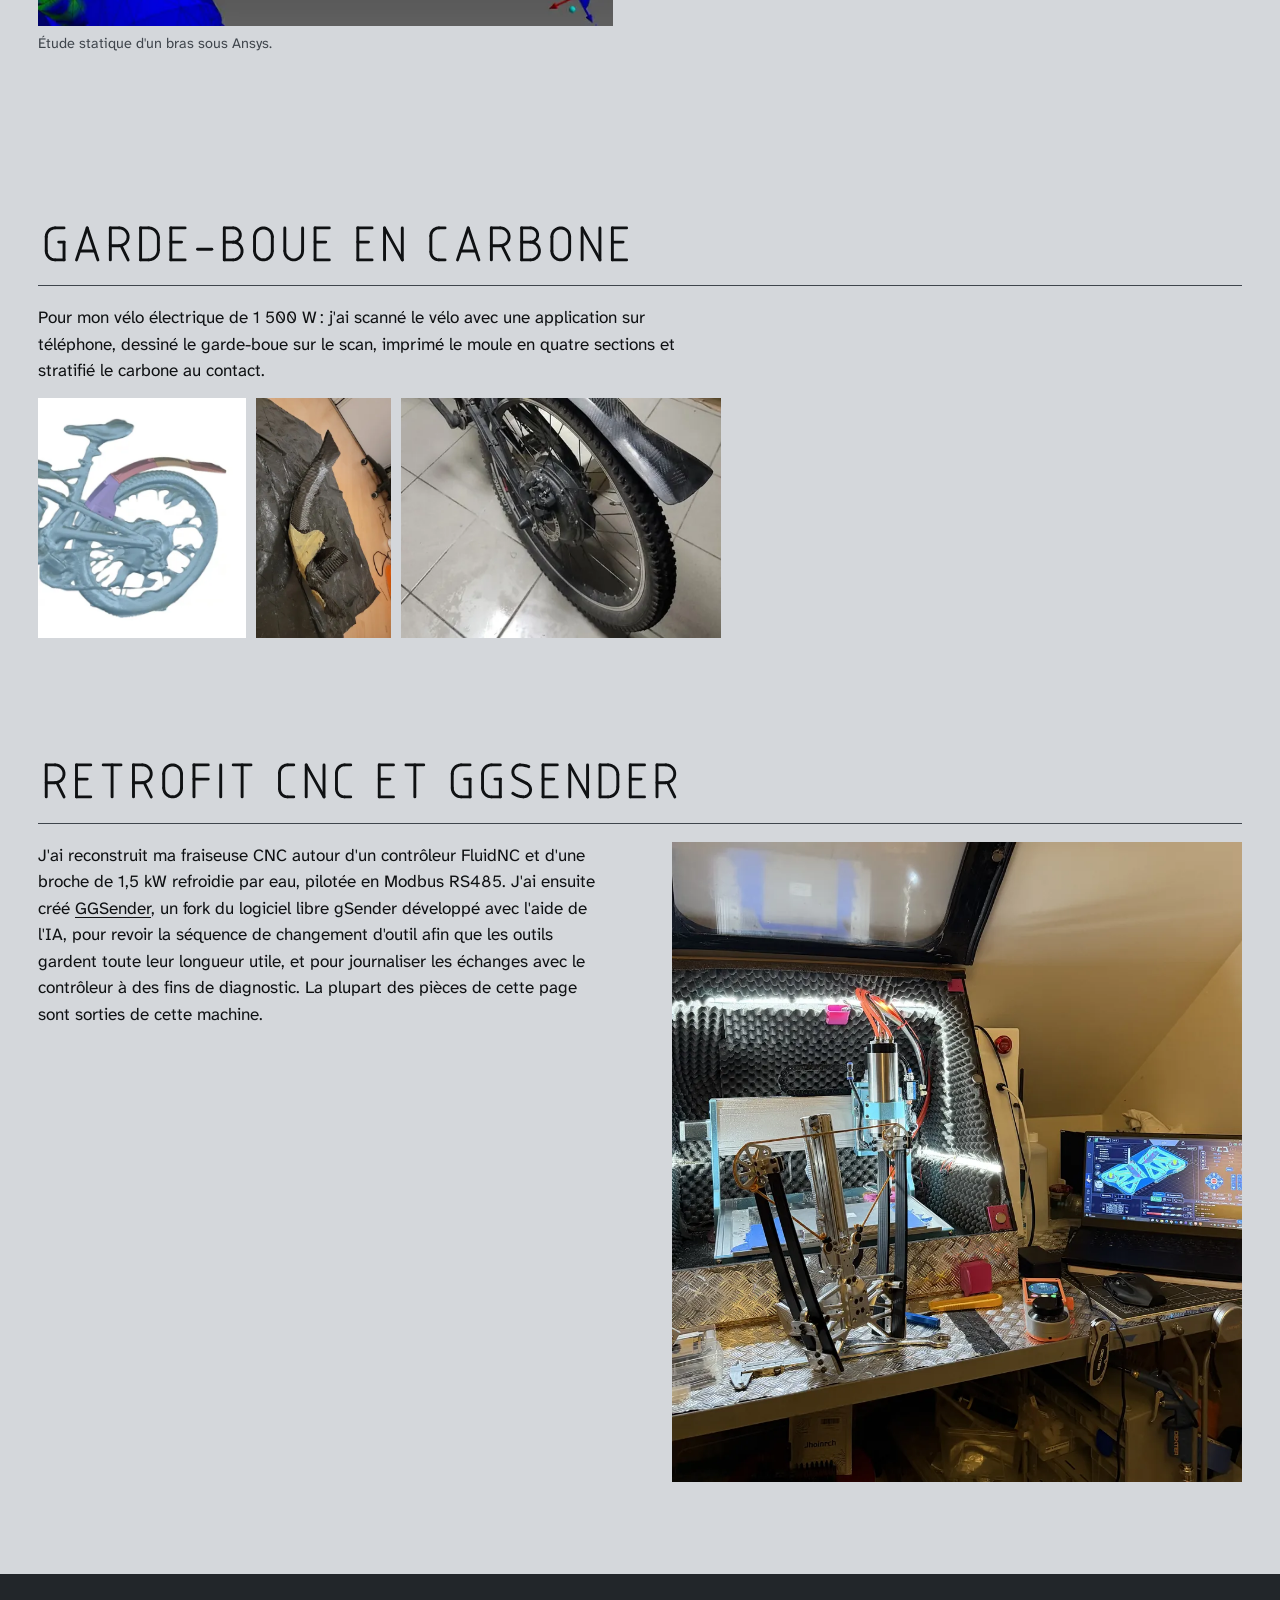
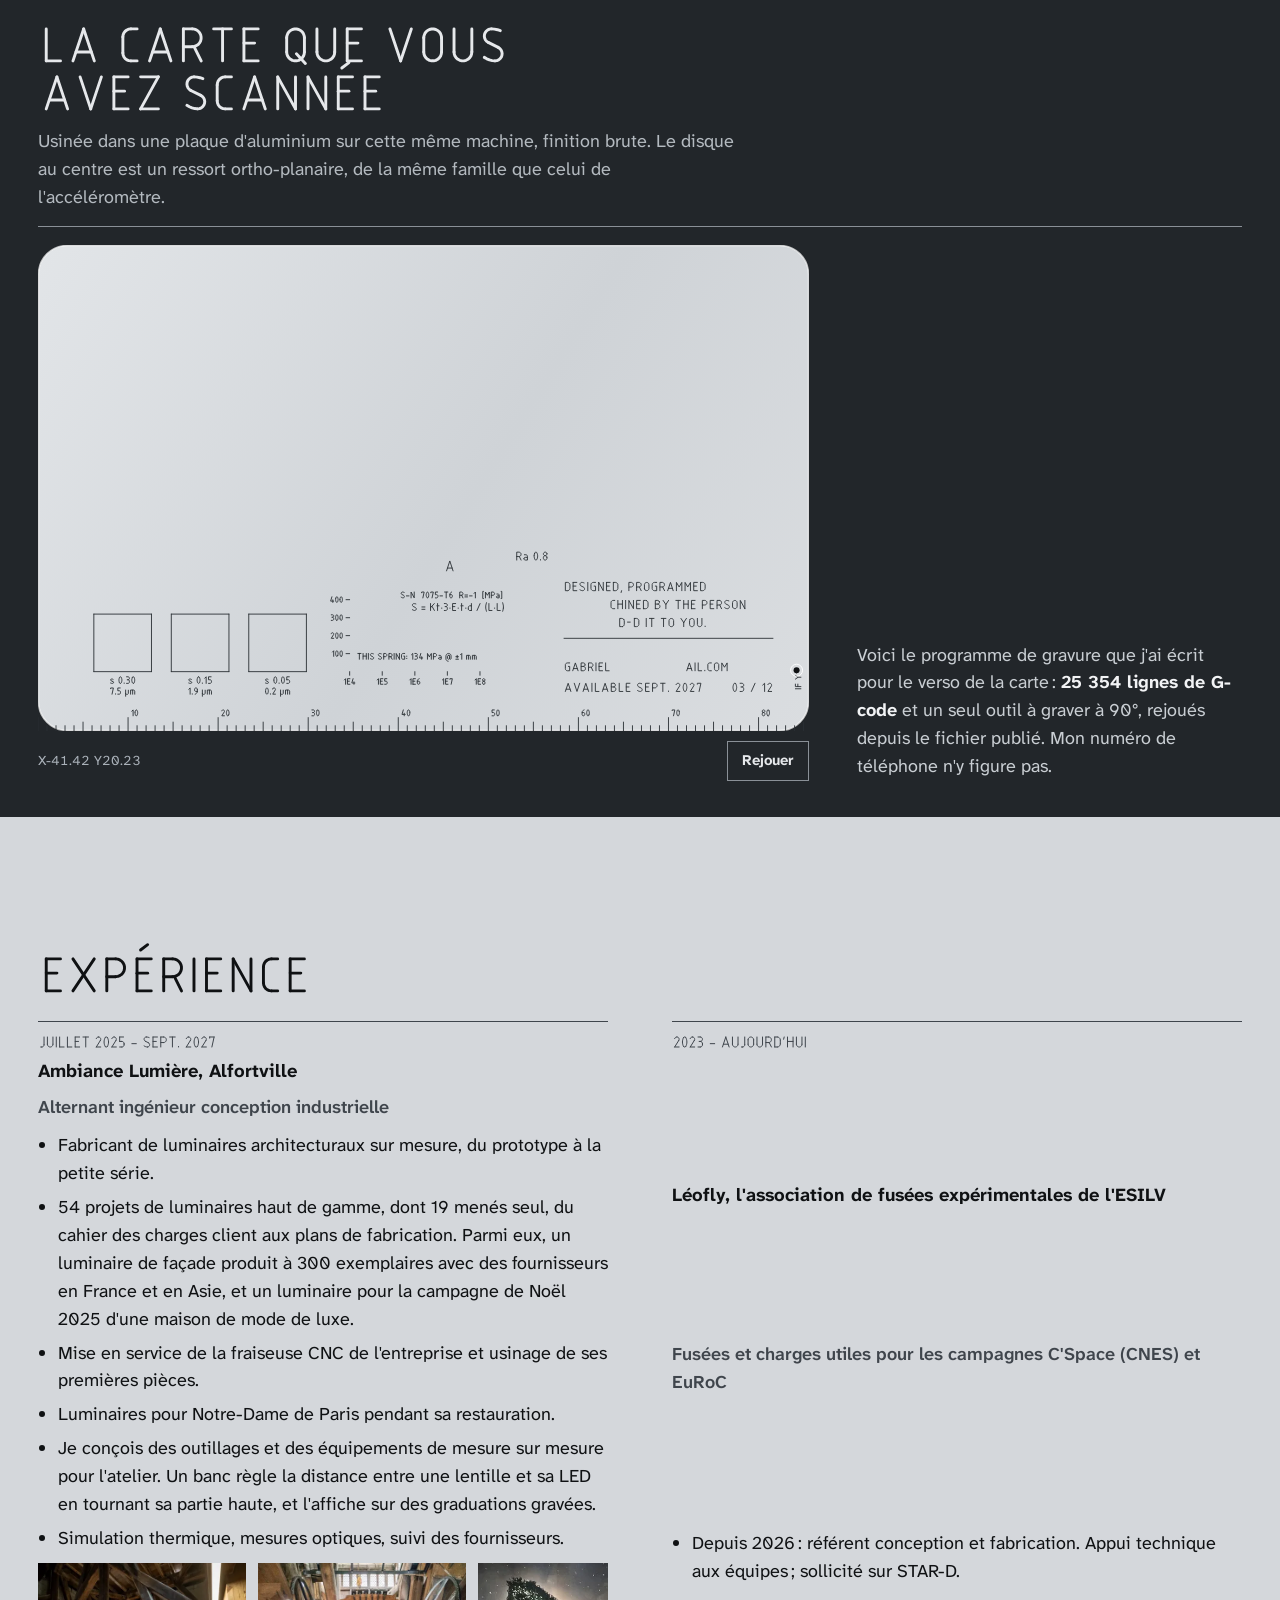
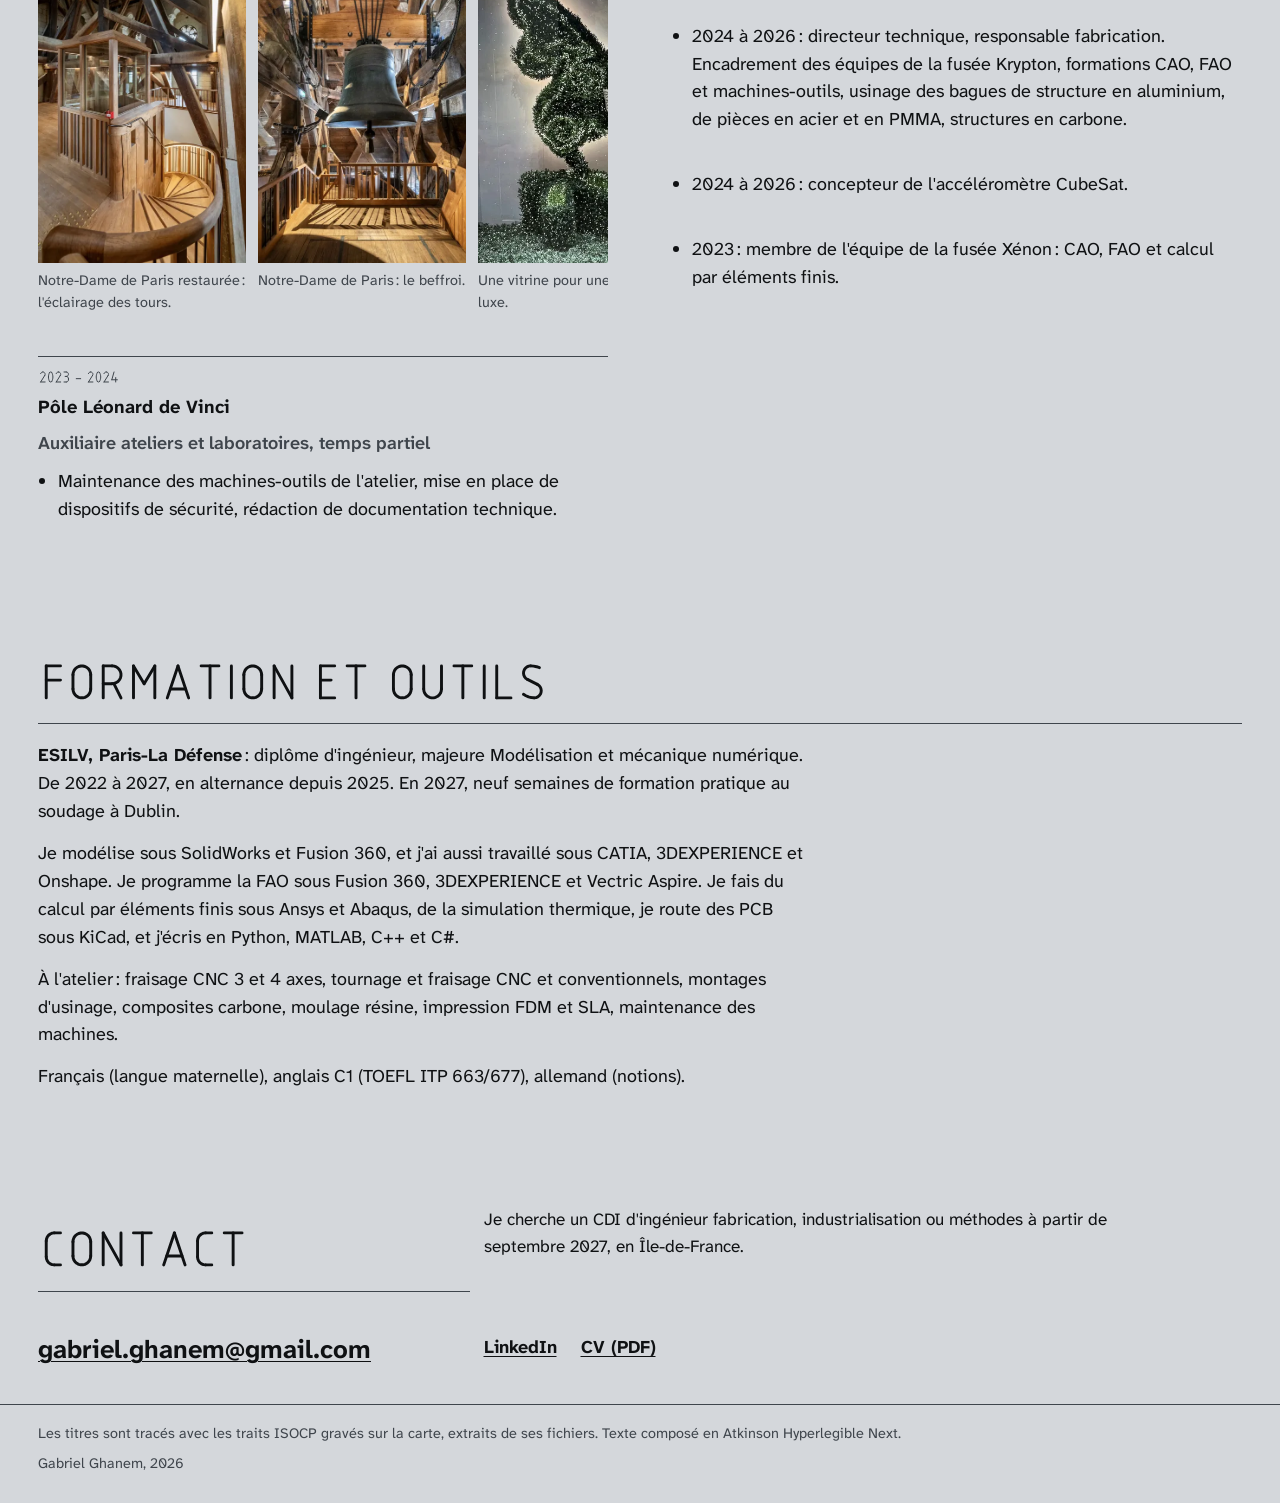
==== commit 47570073: "Fold the case studies into tap-to-open sections; "system" in the intro - CubeSat, STAR-D, crossbow a" ====
--- a/docs/fr/index.html
+++ b/docs/fr/index.html
@@ -19,7 +19,7 @@
 <link rel="icon" href="../favicon.svg" type="image/svg+xml">
 <link rel="apple-touch-icon" href="../assets/apple-touch-icon.png">
 <link rel="preload" href="../assets/fonts/atkinson-next.woff2" as="font" type="font/woff2" crossorigin>
-<link rel="stylesheet" href="../assets/css/site.css?v=0b5d3b0c">
+<link rel="stylesheet" href="../assets/css/site.css?v=c1314919">
 </head>
 <body>
 <header class="wrap hero">
@@ -27,7 +27,7 @@
   <h1 class="name"><span class="sr">Gabriel Ghanem</span><svg class="isocp " preserveAspectRatio="xMinYMid meet" viewBox="-0.58 -9.36 61.13 24.80" style="--h:2.8269;--ar:2.4645" aria-hidden="true" focusable="false"><g fill="none" stroke="currentColor" stroke-width="0.585" stroke-linecap="round" stroke-linejoin="round"><path d="M4.88,-4.88L6.34,-4.88"/><path d="M6.34,-4.88L6.34,0.00"/><path d="M6.34,0.00L3.90,0.00"/><path d="M1.46,-2.44L1.46,-6.34"/><path d="M3.90,-8.77L6.34,-8.77"/><path d="M1.46,-2.44L1.52,-1.90L1.71,-1.38L2.00,-0.92L2.38,-0.53L2.84,-0.24L3.36,-0.06L3.90,0.00"/><path d="M3.90,-8.77L3.36,-8.71L2.84,-8.53L2.38,-8.24L2.00,-7.86L1.71,-7.39L1.52,-6.88L1.46,-6.34"/><path d="M10.87,0.00L13.79,-8.77"/><path d="M13.79,-8.77L16.72,0.00"/><path d="M15.86,-2.44L11.72,-2.44"/><path d="M21.25,0.00L23.69,0.00"/><path d="M23.69,-4.88L21.25,-4.88"/><path d="M23.69,-8.77L21.25,-8.77"/><path d="M21.25,-8.77L21.25,0.00"/><path d="M23.69,0.00L24.27,-0.07L24.82,-0.28L25.30,-0.61L25.69,-1.05L25.96,-1.57L26.11,-2.14L26.11,-2.73L25.96,-3.30L25.69,-3.82L25.30,-4.26L24.82,-4.59L24.27,-4.80L23.69,-4.88"/><path d="M23.69,-4.88L24.24,-4.95L24.74,-5.18L25.16,-5.55L25.46,-6.02L25.62,-6.55L25.62,-7.10L25.46,-7.64L25.16,-8.10L24.74,-8.46L24.24,-8.70L23.69,-8.77"/><path d="M30.64,0.00L30.64,-8.77"/><path d="M30.64,-8.77L33.08,-8.77"/><path d="M33.08,-3.90L30.64,-3.90"/><path d="M33.57,-3.90L35.52,0.00"/><path d="M33.08,-3.90L33.66,-3.97L34.21,-4.18L34.69,-4.51L35.08,-4.95L35.36,-5.47L35.50,-6.04L35.50,-6.63L35.36,-7.20L35.08,-7.72L34.69,-8.16L34.21,-8.50L33.66,-8.70L33.08,-8.77"/><path d="M40.04,0.00L40.04,-8.77"/><path d="M48.47,0.00L44.57,0.00"/><path d="M44.57,0.00L44.57,-8.77"/><path d="M44.57,-8.77L48.47,-8.77"/><path d="M47.49,-4.88L44.57,-4.88"/><path d="M52.99,-8.77L52.99,0.00"/><path d="M52.99,0.00L56.89,0.00"/><path d="M4.88,7.58L6.34,7.58"/><path d="M6.34,7.58L6.34,12.46"/><path d="M6.34,12.46L3.90,12.46"/><path d="M1.46,10.02L1.46,6.12"/><path d="M3.90,3.69L6.34,3.69"/><path d="M1.46,10.02L1.52,10.56L1.71,11.08L2.00,11.54L2.38,11.93L2.84,12.22L3.36,12.40L3.90,12.46"/><path d="M3.90,3.69L3.36,3.75L2.84,3.93L2.38,4.22L2.00,4.60L1.71,5.06L1.52,5.58L1.46,6.12"/><path d="M10.87,12.46L10.87,3.69"/><path d="M10.87,7.58L15.74,7.58"/><path d="M15.74,3.69L15.74,12.46"/><path d="M20.27,12.46L23.19,3.69"/><path d="M23.19,3.69L26.12,12.46"/><path d="M25.26,10.02L21.12,10.02"/><path d="M30.64,12.46L30.64,3.69"/><path d="M30.64,3.69L35.52,12.46"/><path d="M35.52,12.46L35.52,3.69"/><path d="M43.94,12.46L40.04,12.46"/><path d="M40.04,12.46L40.04,3.69"/><path d="M40.04,3.69L43.94,3.69"/><path d="M42.97,7.58L40.04,7.58"/><path d="M48.46,12.46L48.46,3.69"/><path d="M48.46,3.69L51.39,8.56"/><path d="M51.39,8.56L54.31,3.69"/><path d="M54.31,3.69L54.31,12.46"/></g></svg></h1>
   <div class="intro">
     <figure class="me"><img src="../assets/img/portrait-840.webp" srcset="../assets/img/portrait-420.webp 420w, ../assets/img/portrait-840.webp 840w" sizes="(min-width: 1000px) 34vw, 34vw" width="840" height="1330" alt="Gabriel sur un toit au coucher du soleil, entre deux fusées de Léofly." fetchpriority="high"></figure>
-    <p class="lead">Élève ingénieur mécanique, en dernière année à l'ESILV. Je travaille sur des problèmes qui traversent la conception et la production, aux deux échelles : l'architecture d'ensemble d'une pièce, et la tolérance, l'état de surface ou le montage qui décident si elle peut être fabriquée.</p>
+    <p class="lead">Élève ingénieur mécanique, en dernière année à l'ESILV. Je travaille sur des problèmes qui traversent la conception et la production, aux deux échelles : l'architecture d'ensemble d'un système, et la tolérance, l'état de surface ou le montage qui décident s'il peut être fabriqué.</p>
   </div>
   <p class="avail"><strong>Je cherche un CDI à partir de septembre 2027</strong> d'ingénieur fabrication, industrialisation ou méthodes, en Île-de-France.</p>
   <nav class="links" aria-label="Contact"><a href="mailto:gabriel.ghanem@gmail.com">E-mail</a><a href="https://www.linkedin.com/in/gabriel-ghanem-02528a208">LinkedIn</a><a href="../assets/cv/gabriel-ghanem-cv-fr.pdf">CV (PDF)</a></nav>
@@ -60,20 +60,15 @@
       <figcaption>Le ressort en POM-C sur le bloc où j'ai fait un essai d'usinage de son contour. Les 0,02 mm sont un parallélisme contrôlé ressort maintenu à plat : un disque plastique de 0,7 mm se voile dès qu'il est libre, et un contrôle à l'état libre rejetterait des pièces bonnes.</figcaption>
     </figure>
     
-<h3>Le problème</h3>
-<p>Léofly voulait sa propre expérience dans un CubeSat 1U, un cube de 100 mm. Je voulais mesurer l'accélération avec un mécanisme que nous pouvions concevoir et fabriquer nous-mêmes, plutôt que de lire une puce achetée.</p>
-<h3>Le principe</h3>
-<p>Un aimant est monté sur un ressort ortho-planaire : un disque plat découpé de fentes en spirale, dont le centre monte et descend sans tourner. Quand la fusée accélère, l'aimant se déplace. Deux capteurs à effet Hall, un de chaque côté, lisent la variation du champ, et un modèle MATLAB recalé sur des données d'étalonnage transforme les deux signaux en accélération. Le ressort baigne dans l'huile, pour que l'aimant s'arrête vite au lieu d'osciller après chaque choc.</p>
-<h3>Les choix</h3>
-<p><b>Le matériau du ressort.</b> Le premier ressort était imprimé en 3D en polycarbonate. Le ressort final est usiné en POM-C, épaisseur 0,7 mm, réalisé avec PBMC comme partenaire. Le POM-C flue moins sous charge constante, résiste mieux aux flexions répétées et ne craint pas l'huile, alors que le polycarbonate a tendance à fissurer sous contrainte au contact de nombreuses huiles. Une pièce usinée est aussi homogène, alors qu'une pièce imprimée a des couches qui jouent le rôle d'entailles.</p>
+<details><summary><h3>Le problème</h3></summary><div class="fold"><p>Léofly voulait sa propre expérience dans un CubeSat 1U, un cube de 100 mm. Je voulais mesurer l'accélération avec un mécanisme que nous pouvions concevoir et fabriquer nous-mêmes, plutôt que de lire une puce achetée.</p></div></details>
+<details><summary><h3>Le principe</h3></summary><div class="fold"><p>Un aimant est monté sur un ressort ortho-planaire : un disque plat découpé de fentes en spirale, dont le centre monte et descend sans tourner. Quand la fusée accélère, l'aimant se déplace. Deux capteurs à effet Hall, un de chaque côté, lisent la variation du champ, et un modèle MATLAB recalé sur des données d'étalonnage transforme les deux signaux en accélération. Le ressort baigne dans l'huile, pour que l'aimant s'arrête vite au lieu d'osciller après chaque choc.</p></div></details>
+<details><summary><h3>Les choix</h3></summary><div class="fold"><p><b>Le matériau du ressort.</b> Le premier ressort était imprimé en 3D en polycarbonate. Le ressort final est usiné en POM-C, épaisseur 0,7 mm, réalisé avec PBMC comme partenaire. Le POM-C flue moins sous charge constante, résiste mieux aux flexions répétées et ne craint pas l'huile, alors que le polycarbonate a tendance à fissurer sous contrainte au contact de nombreuses huiles. Une pièce usinée est aussi homogène, alors qu'une pièce imprimée a des couches qui jouent le rôle d'entailles.</p>
 <p><b>Des tolérances issues de la simulation.</b> J'ai mené une étude Ansys paramétrique des défauts de fabrication pour voir de combien ils décalent la réponse du ressort, et j'en ai tiré deux spécifications : un parallélisme de 0,02 mm entre les faces, mesuré ressort maintenu à plat, et un Ra de 0,8 µm.</p>
-<p><b>Le boîtier.</b> Entièrement en aluminium usiné. Le réservoir d'huile est usiné dans du PMMA pour garder le ressort visible, et les joints sont imprimés en TPU 60A.</p>
-<h3>Ce qui n'a pas marché</h3>
-<p>Le premier prototype, c'était un Arduino, un châssis imprimé en 3D et un réservoir en acrylique découpé au laser et collé. L'huile remontait le long des câbles de l'Arduino par capillarité. La version finale a des PCB sur mesure au lieu de fils volants, un châssis en aluminium fraisé et un réservoir en PMMA fraisé.</p>
-<h3>Résultats</h3>
-<p>Secoué à côté d'un accéléromètre du commerce, il suit la référence avec une erreur RMS de 2 %, 5 % au pire, sur une étendue de ±17 g. La fusée culmine vers 15 g.</p>
-<h3>Mon rôle</h3>
-<p>J'ai conçu la mécanique et le modèle mathématique, routé l'un des trois PCB sous KiCad, écrit le traitement du signal, fait les calculs par éléments finis et usiné les pièces. Julien Finkler a conçu les deux autres PCB.</p>
+<p><b>Le boîtier.</b> Entièrement en aluminium usiné. Le réservoir d'huile est usiné dans du PMMA pour garder le ressort visible, et les joints sont imprimés en TPU 60A.</p></div></details>
+<details><summary><h3>Ce qui n'a pas marché</h3></summary><div class="fold"><p>Le premier prototype, c'était un Arduino, un châssis imprimé en 3D et un réservoir en acrylique découpé au laser et collé. L'huile remontait le long des câbles de l'Arduino par capillarité. La version finale a des PCB sur mesure au lieu de fils volants, un châssis en aluminium fraisé et un réservoir en PMMA fraisé.</p></div></details>
+<details><summary><h3>Résultats</h3></summary><div class="fold"><p>Secoué à côté d'un accéléromètre du commerce, il suit la référence avec une erreur RMS de 2 %, 5 % au pire, sur une étendue de ±17 g. La fusée culmine vers 15 g.</p></div></details>
+<details><summary><h3>Mon rôle</h3></summary><div class="fold"><p>J'ai conçu la mécanique et le modèle mathématique, routé l'un des trois PCB sous KiCad, écrit le traitement du signal, fait les calculs par éléments finis et usiné les pièces. Julien Finkler a conçu les deux autres PCB.</p></div></details>
+
   </div>
   <div class="media">
     <div class="pair"><figure><img src="../assets/img/cubesat-proto-926.webp" srcset="../assets/img/cubesat-proto-480.webp 480w, ../assets/img/cubesat-proto-926.webp 926w" sizes="(min-width: 1000px) 22vw, 46vw" width="926" height="945" alt="Premier prototype : Arduino, châssis imprimé en 3D et réservoir acrylique collé, sur une table rouge." loading="lazy" decoding="async"><figcaption>Prototype 1 : Arduino, châssis imprimé, réservoir collé.</figcaption></figure><figure><img src="../assets/img/cubesat-final-953.webp" srcset="../assets/img/cubesat-final-480.webp 480w, ../assets/img/cubesat-final-953.webp 953w" sizes="(min-width: 1000px) 22vw, 46vw" width="953" height="945" alt="Version finale : châssis en aluminium usiné et réservoir en PMMA transparent." loading="lazy" decoding="async"><figcaption>Version finale : châssis et réservoir fraisés.</figcaption></figure></div>
@@ -84,8 +79,8 @@
 <section class="wrap project split" id="star-d" aria-labelledby="h-stard">
   <div class="head"><h2 id="h-stard"><span class="sr">STAR-D, REXUS</span><svg class="isocp " preserveAspectRatio="xMinYMid meet" viewBox="-0.80 -9.57 109.04 12.77" style="--h:1.4554;--ar:8.5390" aria-hidden="true" focusable="false"><g fill="none" stroke="currentColor" stroke-width="0.798" stroke-linecap="round" stroke-linejoin="round"><path d="M2.54,-5.07L5.27,-3.71"/><path d="M5.85,-8.29L5.06,-8.55L4.25,-8.71L3.42,-8.77"/><path d="M3.42,-8.77L2.90,-8.71L2.42,-8.50L2.01,-8.18L1.70,-7.75L1.52,-7.27L1.47,-6.75L1.56,-6.24L1.77,-5.77L2.11,-5.36L2.54,-5.07"/><path d="M4.39,0.00L4.91,-0.07L5.39,-0.28L5.79,-0.60L6.10,-1.02L6.29,-1.50L6.34,-2.02L6.26,-2.54L6.04,-3.01L5.70,-3.41L5.27,-3.71"/><path d="M1.46,-0.97L2.14,-0.58L2.86,-0.28L3.62,-0.09L4.39,0.00"/><path d="M12.21,0.00L12.21,-8.77"/><path d="M9.77,-8.77L14.64,-8.77"/><path d="M18.07,0.00L20.99,-8.77"/><path d="M20.99,-8.77L23.92,0.00"/><path d="M23.07,-2.44L18.92,-2.44"/><path d="M27.34,0.00L27.34,-8.77"/><path d="M27.34,-8.77L29.78,-8.77"/><path d="M29.78,-3.90L27.34,-3.90"/><path d="M30.27,-3.90L32.22,0.00"/><path d="M29.78,-3.90L30.37,-3.97L30.92,-4.18L31.40,-4.51L31.79,-4.95L32.06,-5.47L32.20,-6.04L32.20,-6.63L32.06,-7.20L31.79,-7.72L31.40,-8.16L30.92,-8.50L30.37,-8.70L29.78,-8.77"/><path d="M35.64,-2.93L39.55,-2.93"/><path d="M42.97,0.00L45.17,0.00"/><path d="M47.85,-2.68L47.85,-6.10"/><path d="M45.17,-8.77L42.97,-8.77"/><path d="M42.97,-8.77L42.97,0.00"/><path d="M45.17,0.00L45.77,-0.07L46.32,-0.27L46.83,-0.59L47.26,-1.01L47.59,-1.52L47.78,-2.08L47.85,-2.68"/><path d="M47.85,-6.10L47.78,-6.69L47.59,-7.26L47.26,-7.76L46.83,-8.19L46.32,-8.51L45.77,-8.71L45.17,-8.77"/><path d="M55.67,0.00L59.57,-8.77"/><path d="M67.40,0.00L67.40,-8.77"/><path d="M67.40,-8.77L69.84,-8.77"/><path d="M69.84,-3.90L67.40,-3.90"/><path d="M70.33,-3.90L72.28,0.00"/><path d="M69.84,-3.90L70.42,-3.97L70.97,-4.18L71.45,-4.51L71.84,-4.95L72.12,-5.47L72.26,-6.04L72.26,-6.63L72.12,-7.20L71.84,-7.72L71.45,-8.16L70.97,-8.50L70.42,-8.70L69.84,-8.77"/><path d="M79.60,0.00L75.70,0.00"/><path d="M75.70,0.00L75.70,-8.77"/><path d="M75.70,-8.77L79.60,-8.77"/><path d="M78.63,-4.88L75.70,-4.88"/><path d="M83.02,-8.78L88.87,0.00"/><path d="M88.87,-8.78L83.02,0.00"/><path d="M92.30,-8.77L92.30,-2.44"/><path d="M97.17,-2.44L97.17,-8.77"/><path d="M92.30,-2.44L92.36,-1.85L92.57,-1.30L92.90,-0.82L93.35,-0.43L93.87,-0.16L94.44,-0.01L95.03,-0.01L95.60,-0.16L96.12,-0.43L96.55,-0.82L96.89,-1.30L97.10,-1.85L97.17,-2.44"/><path d="M101.68,-5.07L104.40,-3.71"/><path d="M104.99,-8.29L104.20,-8.55L103.38,-8.71L102.55,-8.77"/><path d="M102.55,-8.77L102.03,-8.71L101.56,-8.50L101.15,-8.18L100.84,-7.75L100.66,-7.27L100.61,-6.75L100.69,-6.24L100.91,-5.77L101.24,-5.36L101.68,-5.07"/><path d="M103.52,0.00L104.04,-0.07L104.53,-0.28L104.93,-0.60L105.24,-1.02L105.42,-1.50L105.48,-2.02L105.39,-2.54L105.17,-3.01L104.83,-3.41L104.40,-3.71"/><path d="M100.60,-0.97L101.27,-0.58L101.99,-0.28L102.75,-0.09L103.52,0.00"/></g></svg></h2><p class="ctx">De l'usinage pour l'expérience d'une autre équipe, sur la fusée-sonde REXUS 38. Rôle d'appui.</p></div>
   <div class="prose">
-<p>STAR-D (Space Test of Amoeba Response: Dictyostelium) utilise l'amibe <i>Dictyostelium discoideum</i> pour étudier l'effet de la gravité réduite sur les premières étapes de la réponse immunitaire, et pour savoir si cet organisme pourrait remplacer les cellules immunitaires humaines dans de futures expériences spatiales. C'est un laboratoire entièrement autonome à bord de REXUS 38, du lancement à la récupération, avec un lancement prévu en mars 2027. L'équipe réunit l'ESILV, AgroParisTech, l'université de Newcastle et l'université de Vienne.</p>
-<p>Je ne faisais pas partie de l'équipe : elle m'a sollicité pour l'usinage et la conception pour la fabrication.</p>
+<details><summary><h3>L'expérience</h3></summary><div class="fold"><p>STAR-D (Space Test of Amoeba Response: Dictyostelium) utilise l'amibe <i>Dictyostelium discoideum</i> pour étudier l'effet de la gravité réduite sur les premières étapes de la réponse immunitaire, et pour savoir si cet organisme pourrait remplacer les cellules immunitaires humaines dans de futures expériences spatiales. C'est un laboratoire entièrement autonome à bord de REXUS 38, du lancement à la récupération, avec un lancement prévu en mars 2027. L'équipe réunit l'ESILV, AgroParisTech, l'université de Newcastle et l'université de Vienne.</p></div></details>
+<details><summary><h3>Ce que j'ai fait</h3></summary><div class="fold"><p>Je ne faisais pas partie de l'équipe : elle m'a sollicité pour l'usinage et la conception pour la fabrication.</p>
 <ul>
 <li>Usiné le réservoir en aluminium du fluide à changement de phase, et imprimé ses joints en TPU 60A, faute de joint catalogue à la bonne forme.</li>
 <li>Participé à la définition des tolérances d'étanchéité et des états de surface.</li>
@@ -93,7 +88,8 @@
 <li>Réalisé une grande partie de la CAO et des plans du boîtier de connecteurs.</li>
 <li>Ajusté les rails et d'autres pièces pour un montage exact.</li>
 </ul>
-<p>L'expérience et sa science appartiennent à l'équipe STAR-D.</p></div>
+<p>L'expérience et sa science appartiennent à l'équipe STAR-D.</p></div></details>
+</div>
   <div class="media" style="margin-top:0"><figure><img src="../assets/img/stard-tank-709.webp" srcset="../assets/img/stard-tank-480.webp 480w, ../assets/img/stard-tank-709.webp 709w" sizes="(min-width: 1000px) 40vw, 100vw" width="709" height="945" alt="Deux demi-réservoirs en aluminium usinés, avec joints TPU imprimés et joints toriques, sur un plateau d&#x27;imprimante." loading="lazy" decoding="async"><figcaption>Les demi-réservoirs du fluide à changement de phase et leurs joints TPU imprimés.</figcaption></figure><figure><img src="../assets/img/stard-module-709.webp" srcset="../assets/img/stard-module-480.webp 480w, ../assets/img/stard-module-709.webp 709w" sizes="(min-width: 1000px) 40vw, 100vw" width="709" height="795" alt="Le module de l&#x27;expérience, un cylindre bleu, pendant le montage du boîtier de connecteurs." loading="lazy" decoding="async"><figcaption>Le boîtier de connecteurs entre dans le module.</figcaption></figure></div>
 </section>
 
@@ -108,12 +104,13 @@
   </div>
   <div class="prose">
 <p class="keep">32 pièces en aluminium usinées sur CNC, troisième itération après un prototype en PETG et un autre en carbone stratifié.</p>
-<p>Sur une arbalète à armement inversé, les branches pointent vers le tireur : la corde parcourt une plus grande course pour la même largeur, et la masse se rapproche de la poignée. Les cames et le mécanisme d'armement deviennent plus difficiles à concevoir, et c'est justement ce qui m'intéressait.</p>
-<p><b>Un seul modèle pilote tout.</b> L'assemblage SolidWorks est piloté par un fichier d'équations partagé : changer une cote met à jour toutes les pièces qui en dépendent.</p>
+<details><summary><h3>Pourquoi l'armement inversé</h3></summary><div class="fold"><p>Sur une arbalète à armement inversé, les branches pointent vers le tireur : la corde parcourt une plus grande course pour la même largeur, et la masse se rapproche de la poignée. Les cames et le mécanisme d'armement deviennent plus difficiles à concevoir, et c'est justement ce qui m'intéressait.</p></div></details>
+<details><summary><h3>Les choix</h3></summary><div class="fold"><p><b>Un seul modèle pilote tout.</b> L'assemblage SolidWorks est piloté par un fichier d'équations partagé : changer une cote met à jour toutes les pièces qui en dépendent.</p>
 <p><b>Vérifier avant d'usiner l'aluminium.</b> Chaque nouvelle géométrie a été testée en POM-C ou imprimée en 3D avant l'usinage. Les branches sont en fibre de verre, prototypées en POM.</p>
 <p><b>Un simulateur du mécanisme d'armement.</b> Je l'ai développé avec l'aide de l'IA : je modifie en direct la forme et la position des pièces, la cinématique se recalcule instantanément, et je teste des idées sans repasser par la CAO.</p>
-<p><b>L'usinage.</b> 32 pièces en aluminium 6061, 7075 et 5052, assemblées par 120 éléments de visserie. Parcours adaptatifs, montages multi-opérations, lubrification MQL.</p>
-<p>Puissance et vitesse des traits viendront avec les essais.</p></div>
+<p><b>L'usinage.</b> 32 pièces en aluminium 6061, 7075 et 5052, assemblées par 120 éléments de visserie. Parcours adaptatifs, montages multi-opérations, lubrification MQL.</p></div></details>
+<details><summary><h3>Où en est-elle</h3></summary><div class="fold"><p>Puissance et vitesse des traits viendront avec les essais.</p></div></details>
+</div>
   <div class="media" style="grid-column:1/-1"><div class="strip" tabindex="0" role="group" aria-label="Photos"><figure><img src="../assets/img/crossbow-cam-709.webp" srcset="../assets/img/crossbow-cam-480.webp 480w, ../assets/img/crossbow-cam-709.webp 709w" sizes="240px" width="709" height="885" alt="Une came en aluminium usinée, avec son roulement, tenue dans la main." loading="lazy" decoding="async"><figcaption>Une came, à la sortie de la machine.</figcaption></figure><figure><img src="../assets/img/crossbow-top-709.webp" srcset="../assets/img/crossbow-top-480.webp 480w, ../assets/img/crossbow-top-709.webp 709w" sizes="401px" width="709" height="530" alt="Le prototype vu de dessus sur l&#x27;établi." loading="lazy" decoding="async"><figcaption>Vue de dessus : les branches pointent vers l'arrière.</figcaption></figure><figure><img src="../assets/img/crossbow-lever-709.webp" srcset="../assets/img/crossbow-lever-480.webp 480w, ../assets/img/crossbow-lever-709.webp 709w" sizes="258px" width="709" height="825" alt="Le levier d&#x27;armement vert imprimé, en cours d&#x27;utilisation." loading="lazy" decoding="async"><figcaption>Le levier d'armement.</figcaption></figure></div></div>
 </section>
 
@@ -122,8 +119,9 @@
   <div class="pair"><figure><img src="../assets/img/hook-deployed-960.webp" srcset="../assets/img/hook-deployed-480.webp 480w, ../assets/img/hook-deployed-960.webp 960w" sizes="(min-width: 1000px) 22vw, 46vw" width="960" height="1246" alt="Le grappin en aluminium tenu à la main, trois bras ouverts." loading="lazy" decoding="async"><figcaption>Bras ouverts.</figcaption></figure><figure><img src="../assets/img/hook-folded-960.webp" srcset="../assets/img/hook-folded-480.webp 480w, ../assets/img/hook-folded-960.webp 960w" sizes="(min-width: 1000px) 22vw, 46vw" width="960" height="1044" alt="Le grappin, bras repliés le long du fût." loading="lazy" decoding="async"><figcaption>Bras repliés.</figcaption></figure></div>
   <div class="prose">
 <p class="keep">Tourné et fraisé, avec des bras qui se replient le long du fût.</p>
-<p>J'ai fait la première version sur machines conventionnelles. Quand j'ai voulu des formes plus complexes, le professeur d'atelier m'a dit d'arrêter de passer des heures à faire à la main ce qu'une CNC fait mieux. Je l'ai donc redessiné pour la CNC et j'ai écrit la FAO moi-même : bras crantés, poignée moletée et pointe en laiton, choisie pour l'aspect et pour le poids qu'elle place en bas.</p>
-<p>Tour et fraiseuse, CNC et conventionnels. Les bras sortent d'une plaque en parcours adaptatifs ; le fût est tourné entre pointes.</p></div>
+<details><summary><h3>D'abord en conventionnel, puis en CNC</h3></summary><div class="fold"><p>J'ai fait la première version sur machines conventionnelles. Quand j'ai voulu des formes plus complexes, le professeur d'atelier m'a dit d'arrêter de passer des heures à faire à la main ce qu'une CNC fait mieux. Je l'ai donc redessiné pour la CNC et j'ai écrit la FAO moi-même : bras crantés, poignée moletée et pointe en laiton, choisie pour l'aspect et pour le poids qu'elle place en bas.</p>
+<p>Tour et fraiseuse, CNC et conventionnels. Les bras sortent d'une plaque en parcours adaptatifs ; le fût est tourné entre pointes.</p></div></details>
+</div>
   <div class="media" style="grid-column:1/-1"><div class="strip" tabindex="0" role="group" aria-label="Photos"><figure><img src="../assets/img/hook-cnc-manual-955.webp" srcset="../assets/img/hook-cnc-manual-480.webp 480w, ../assets/img/hook-cnc-manual-955.webp 955w" sizes="303px" width="955" height="945" alt="La version CNC devant l&#x27;ancienne version faite en conventionnel." loading="lazy" decoding="async"><figcaption>Version CNC devant, version conventionnelle derrière.</figcaption></figure><figure><img src="../assets/img/hook-lathe-1260.webp" srcset="../assets/img/hook-lathe-640.webp 640w, ../assets/img/hook-lathe-1260.webp 1260w" sizes="400px" width="1260" height="945" alt="Le fût en cours de tournage sur un tour CNC, soutenu par la contre-pointe." loading="lazy" decoding="async"><figcaption>Tournage du fût.</figcaption></figure><figure><img src="../assets/img/hook-arm-709.webp" srcset="../assets/img/hook-arm-480.webp 480w, ../assets/img/hook-arm-709.webp 709w" sizes="225px" width="709" height="945" alt="Un bras à moitié usiné dans sa plaque d&#x27;aluminium." loading="lazy" decoding="async"><figcaption>Un bras, à moitié usiné dans sa plaque.</figcaption></figure><figure><img src="../assets/img/hook-fea-1200.webp" srcset="../assets/img/hook-fea-640.webp 640w, ../assets/img/hook-fea-1200.webp 1200w" sizes="574px" width="1200" height="627" alt="Étude statique Ansys d&#x27;un bras, colorée selon le coefficient de sécurité." loading="lazy" decoding="async"><figcaption>Étude statique d'un bras sous Ansys.</figcaption></figure></div></div>
 </section>
 
--- a/docs/assets/css/site.css
+++ b/docs/assets/css/site.css
@@ -53,7 +53,18 @@
 .head .ctx { color: var(--eng); }
 .summary { font-size: 1.07rem; max-width: 60ch; }
 .prose { display: grid; gap: 12px; max-width: 64ch; }
-.prose h3 { font: 700 1.06rem/1.3 var(--text); margin-top: 18px; }
+.prose h3 { font: 700 1.06rem/1.3 var(--text); margin: 0; }
+/* case-study sections fold: tap a subheading to read it */
+.prose details { border-top: 1px solid #b4b9bf; }
+.prose details:last-of-type { border-bottom: 1px solid #b4b9bf; }
+.prose details + details { margin-top: -12px; }
+.prose summary { list-style: none; display: flex; justify-content: space-between; align-items: center; gap: 12px; min-height: 48px; padding-block: 10px; cursor: pointer; }
+.prose summary::-webkit-details-marker { display: none; }
+.prose summary::after { content: ""; flex: none; width: 13px; height: 13px; background: linear-gradient(var(--eng), var(--eng)) center / 100% 1.5px no-repeat, linear-gradient(var(--eng), var(--eng)) center / 1.5px 100% no-repeat; }
+.prose details[open] > summary::after { background: linear-gradient(var(--eng), var(--eng)) center / 100% 1.5px no-repeat; }
+.prose summary:hover h3 { text-decoration: underline; text-underline-offset: 3px; text-decoration-thickness: 1px; }
+.fold { display: grid; gap: 12px; padding-bottom: 16px; }
+.fold ul { padding-left: 1.1em; display: grid; gap: 6px; }
 .prose ul { padding-left: 1.1em; display: grid; gap: 6px; }
 .bleed { margin-inline: calc(-1 * var(--gut)) calc(-1 * var(--gut-r)); }
 figcaption { font-size: .9rem; color: var(--eng); margin-top: 7px; max-width: 52ch; }
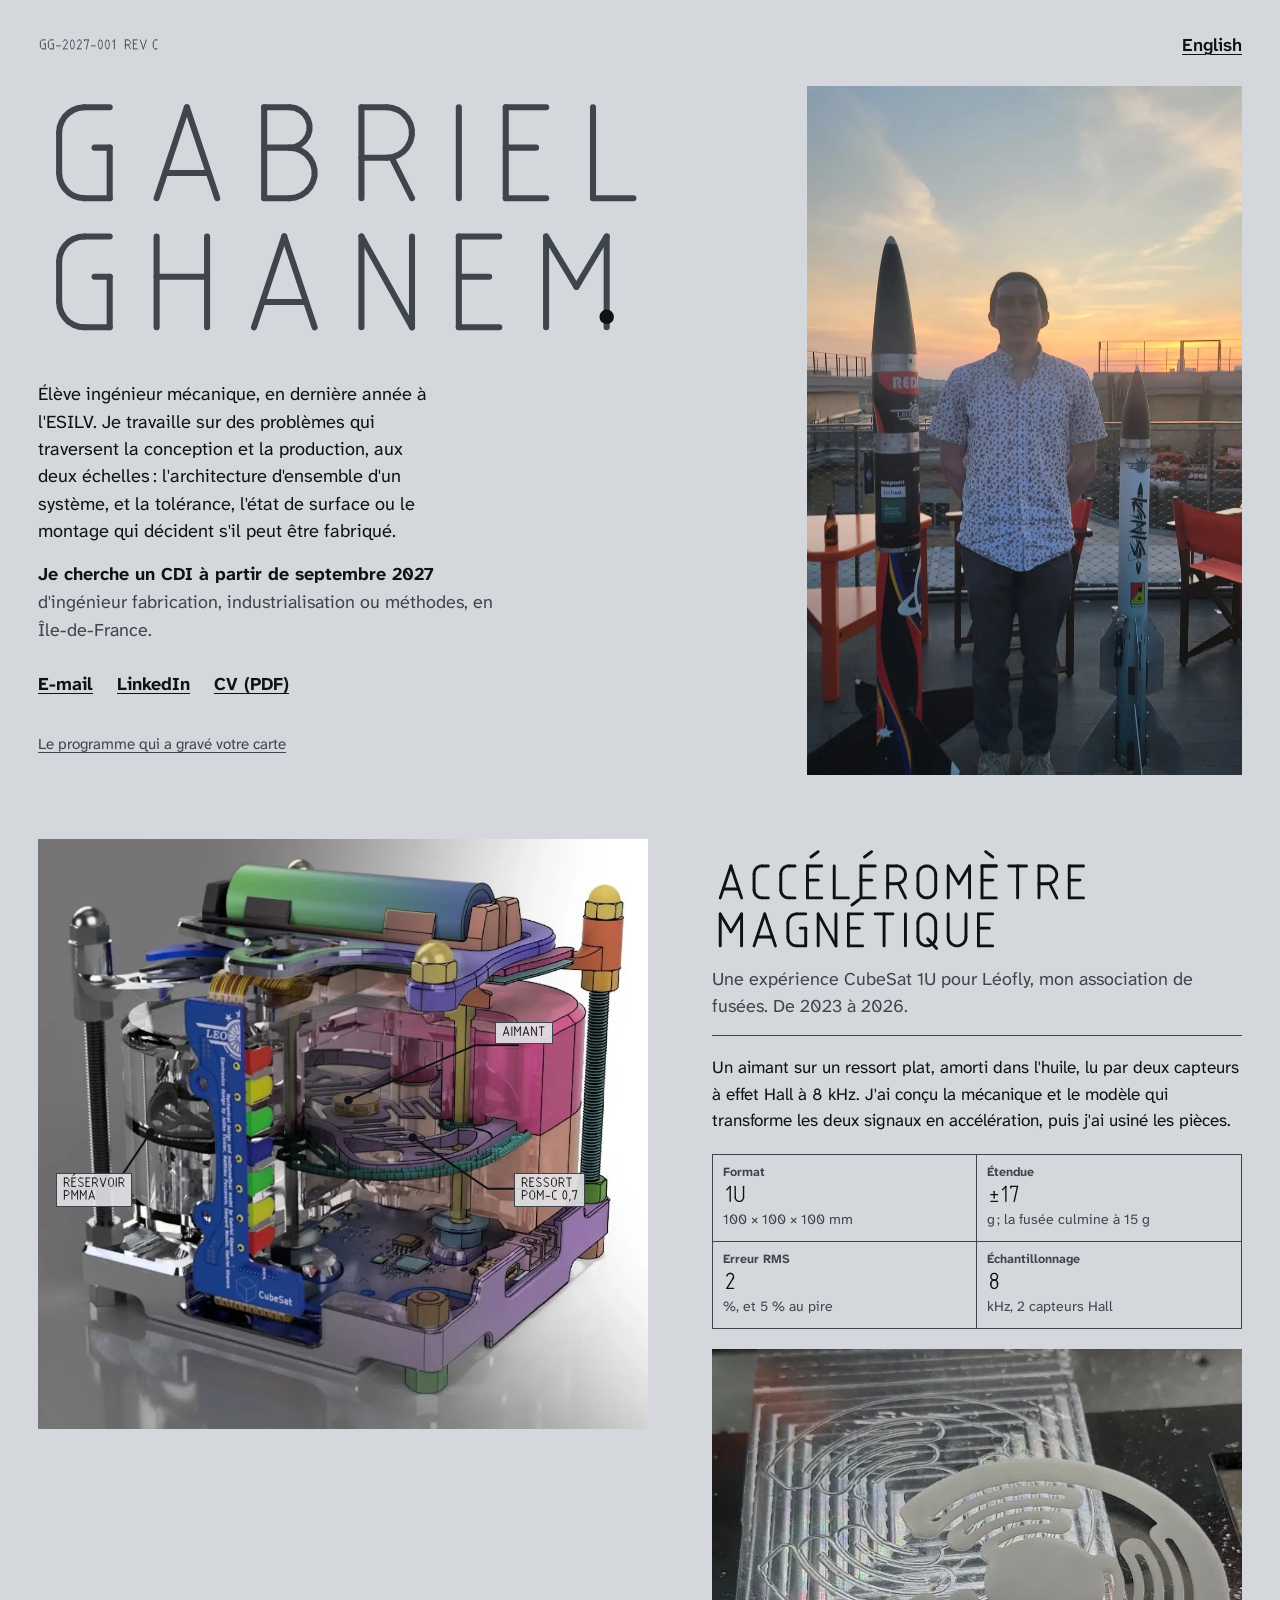
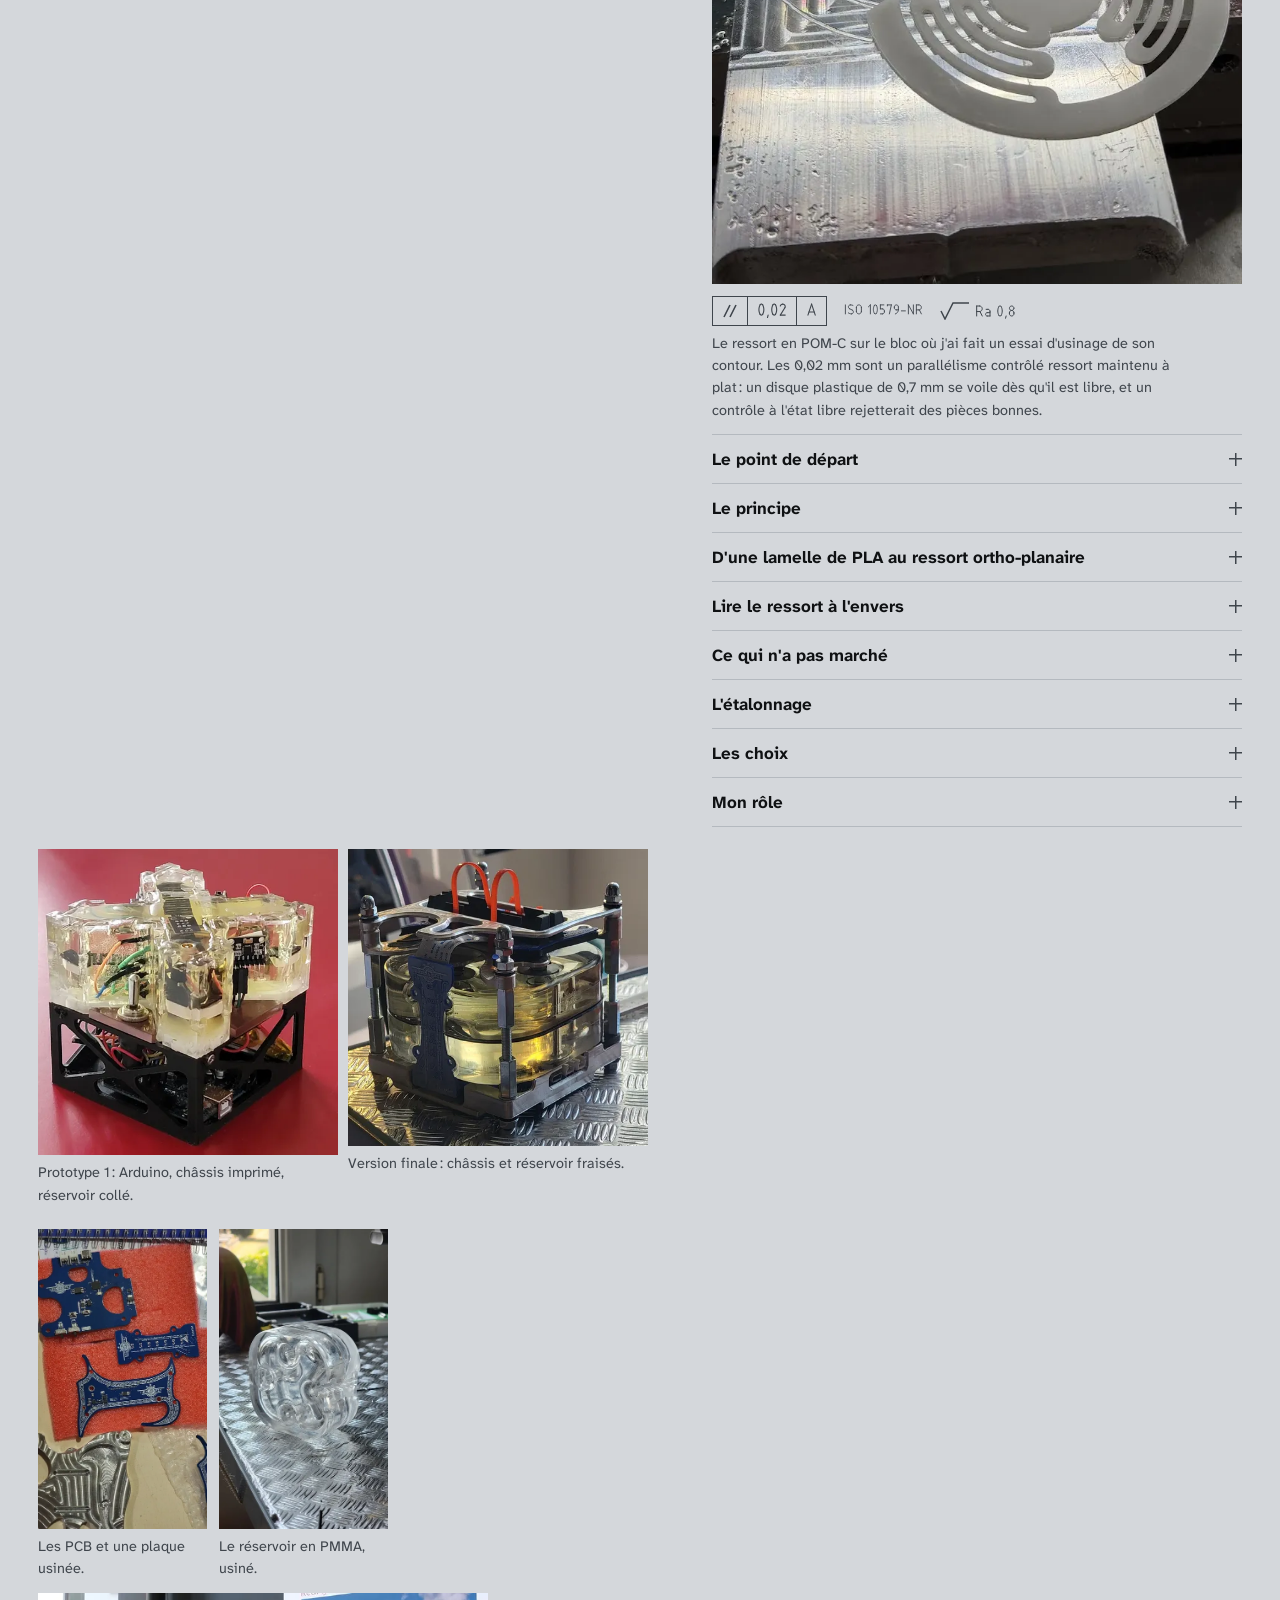
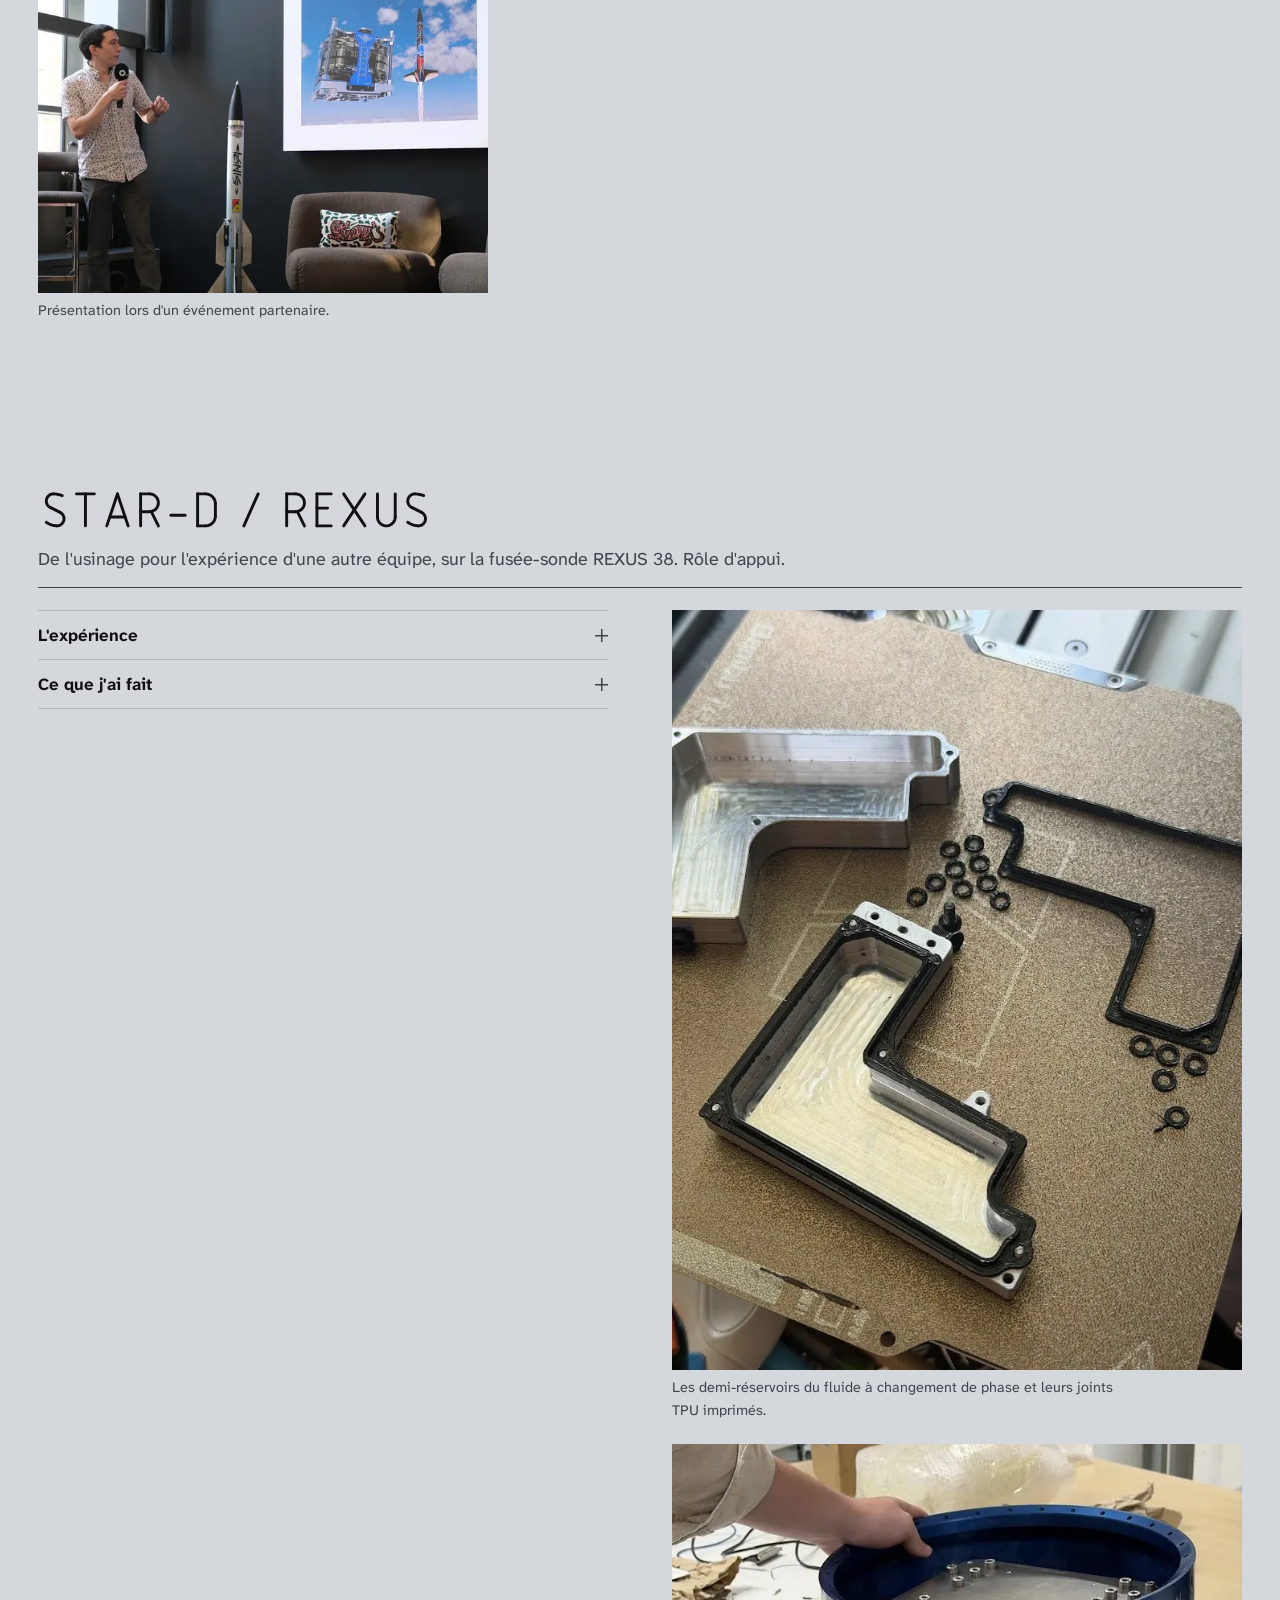
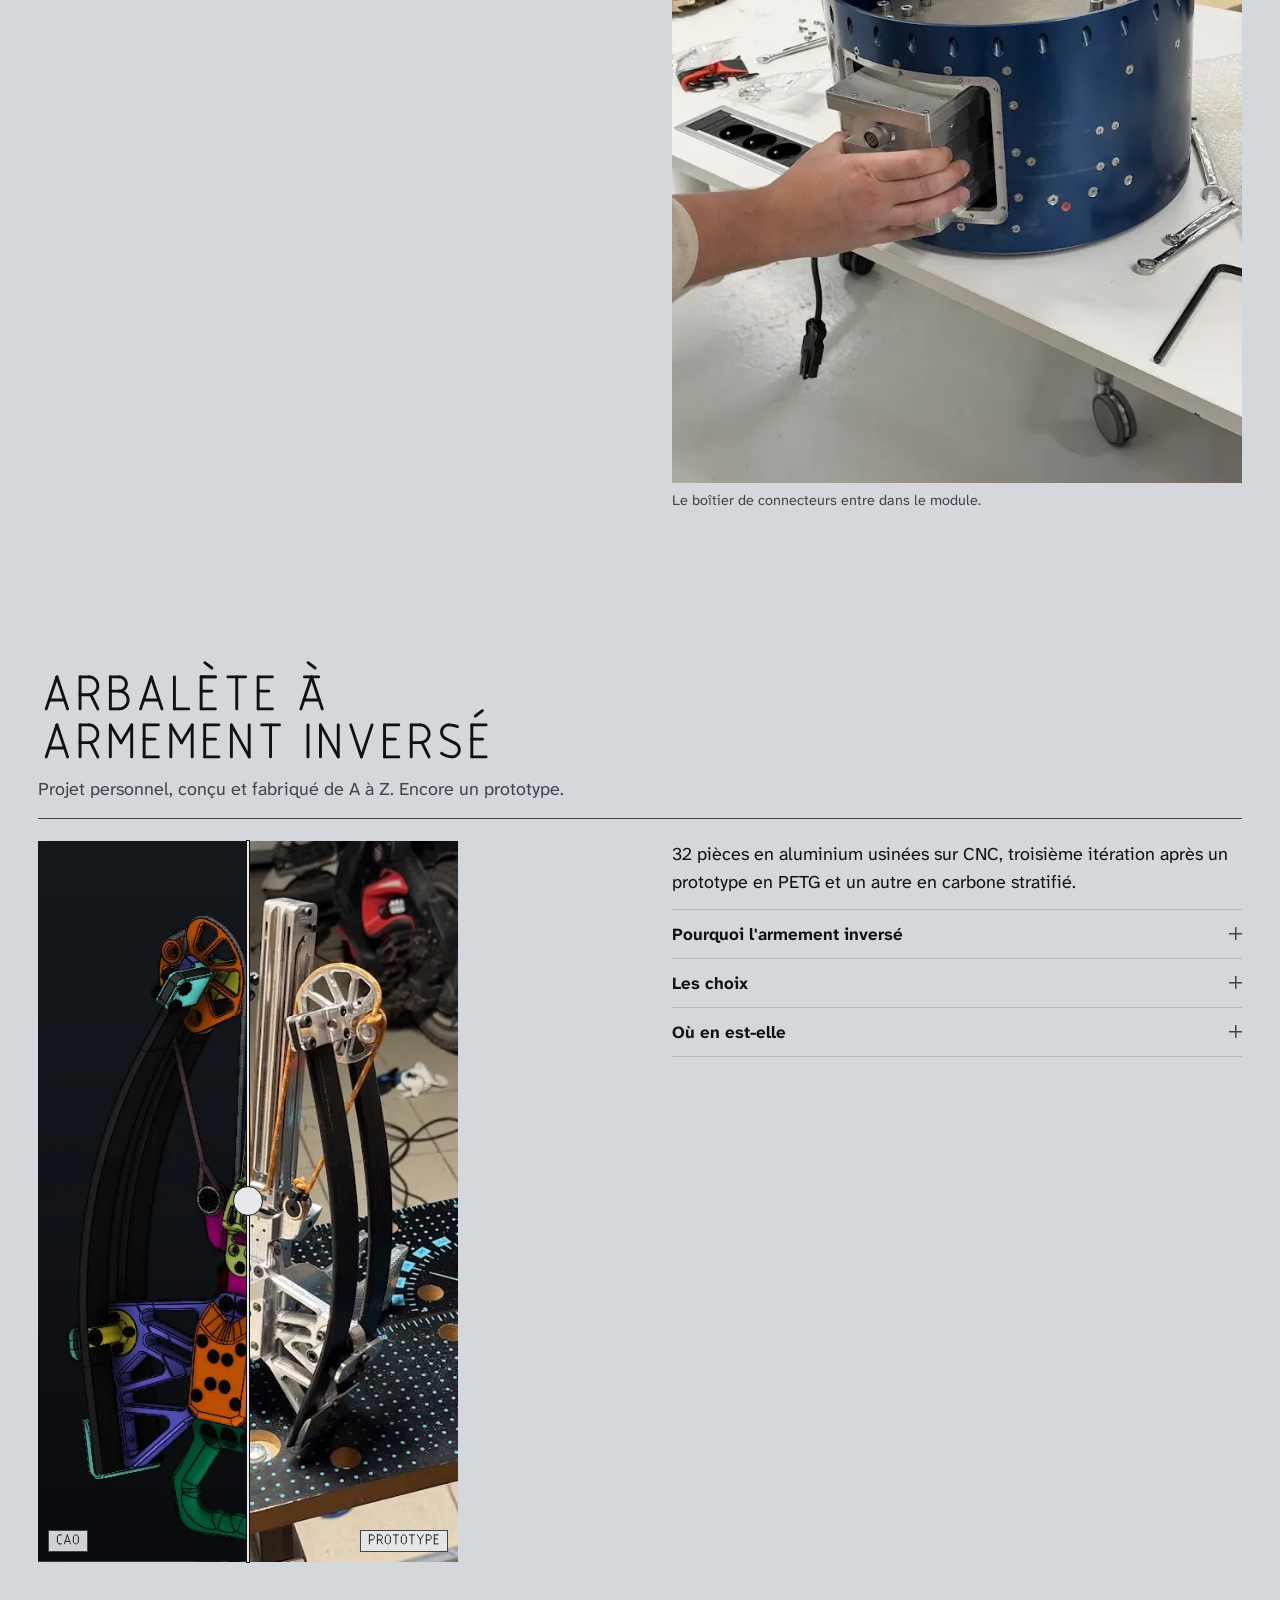
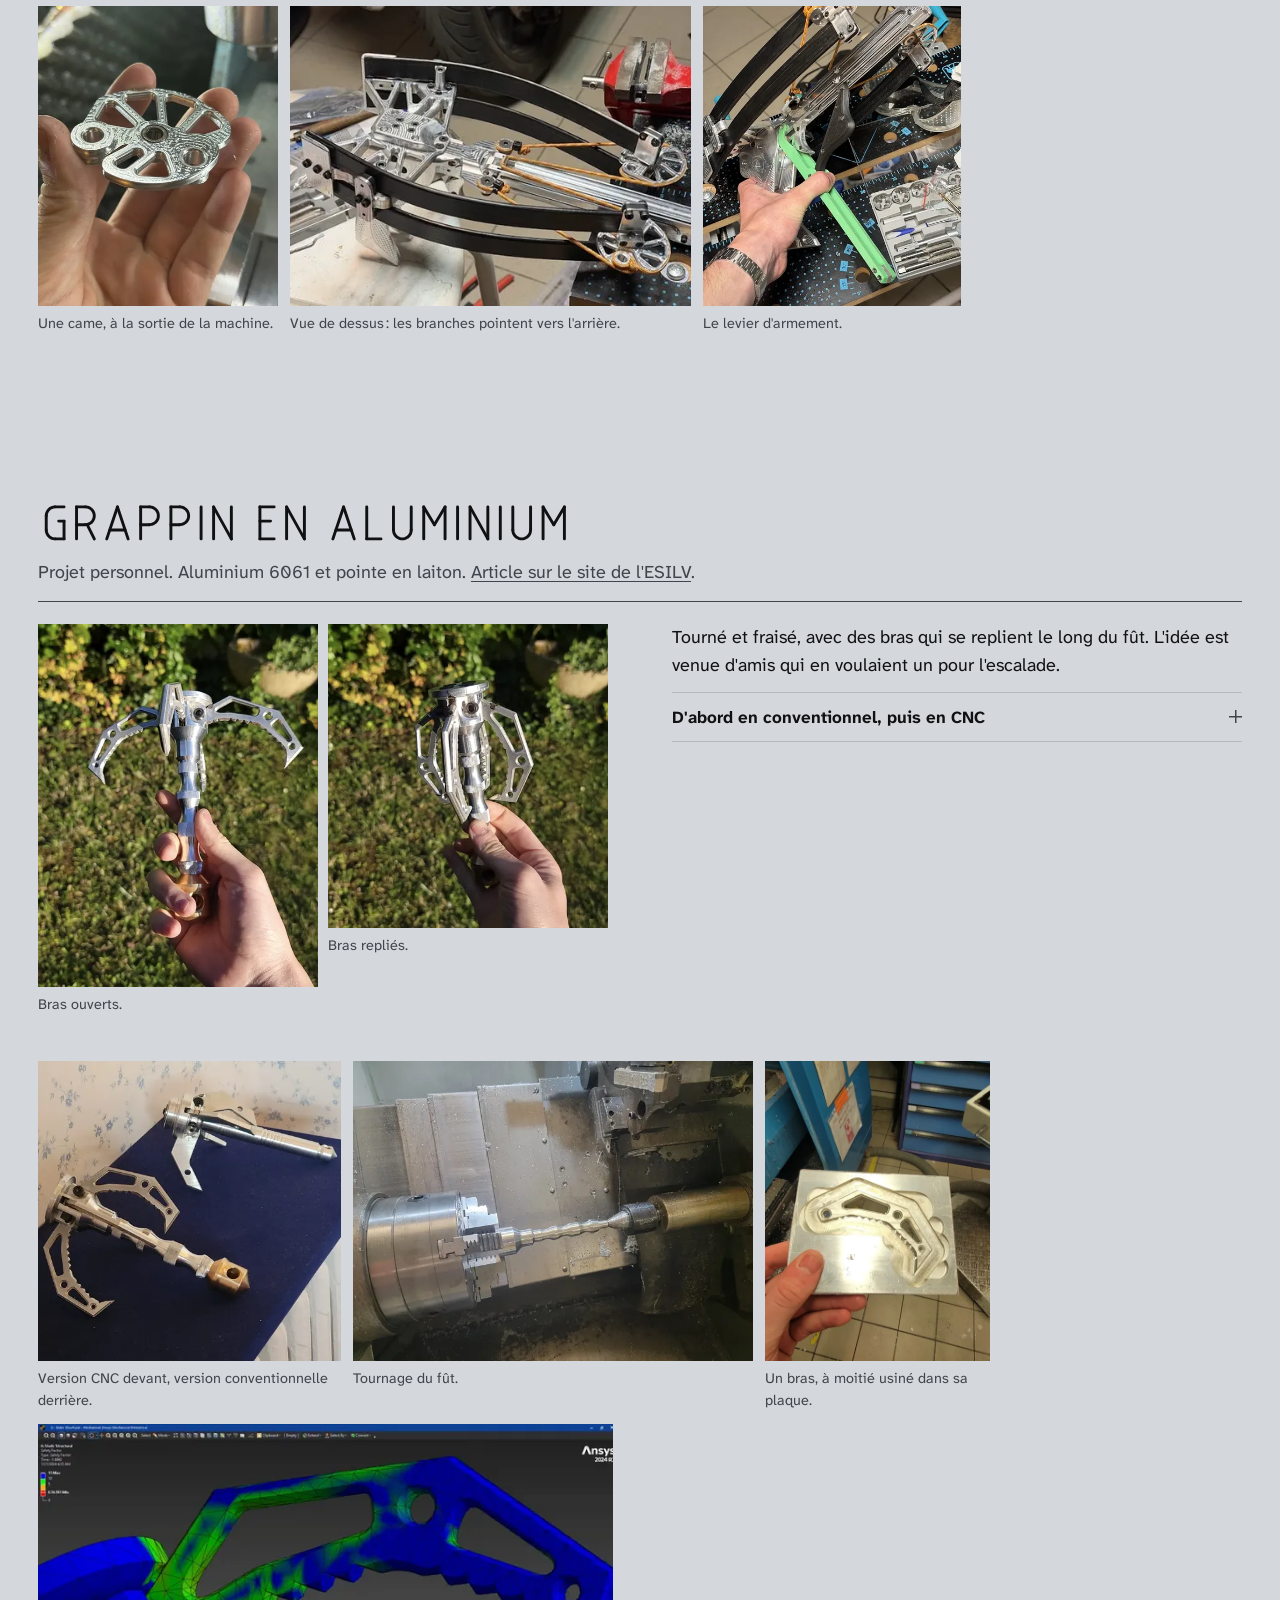
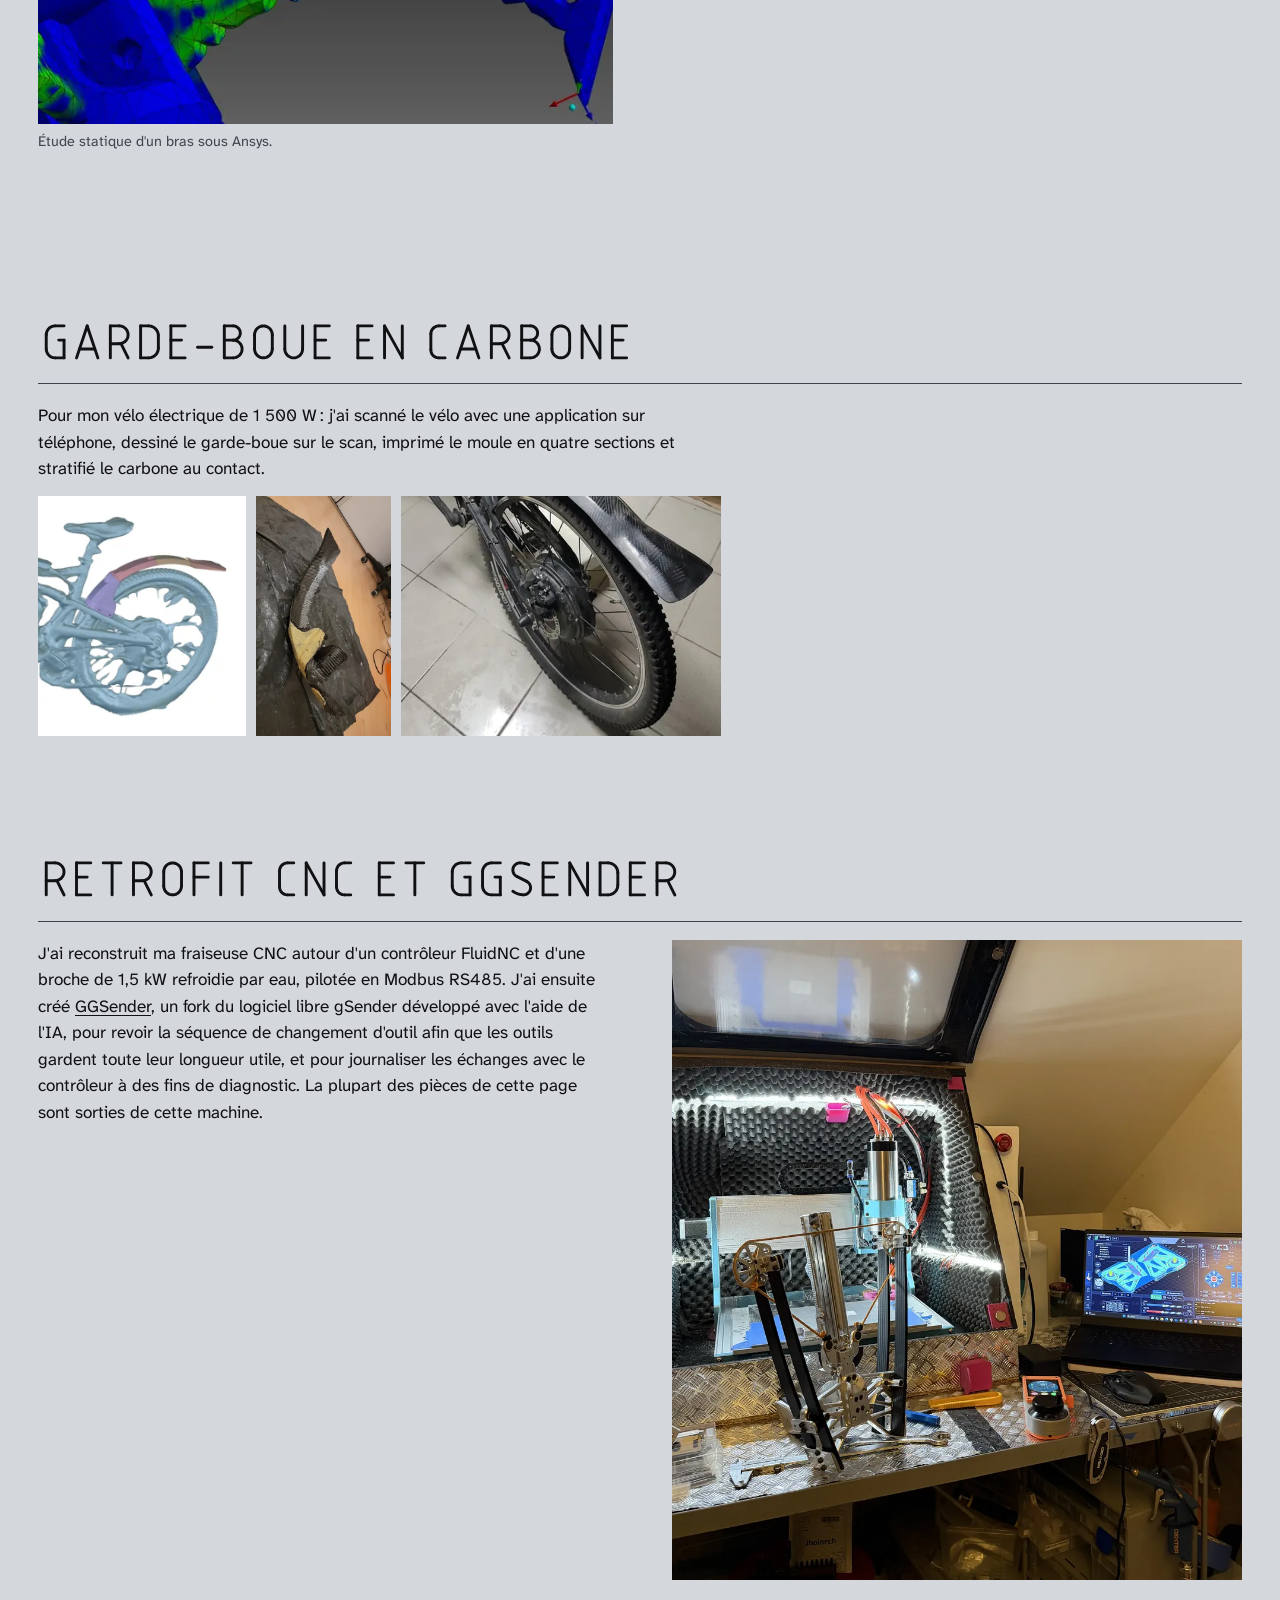
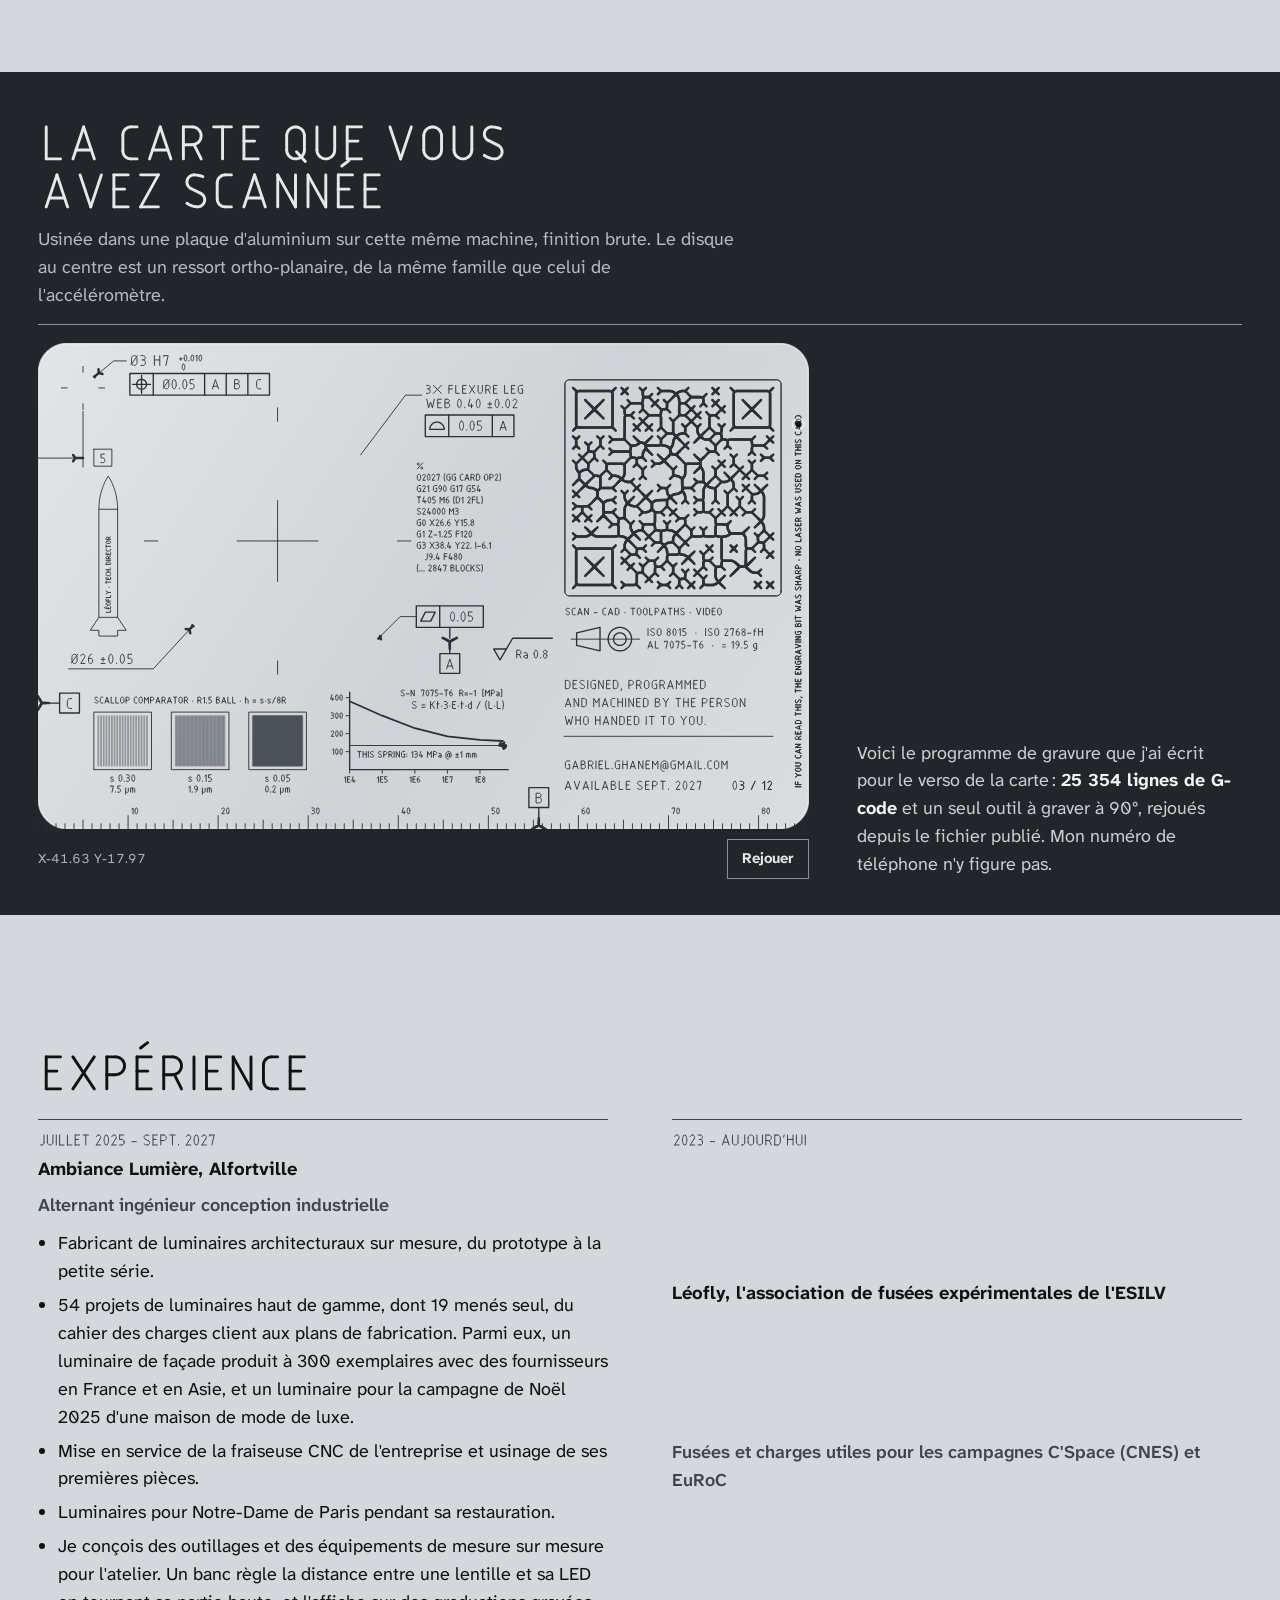
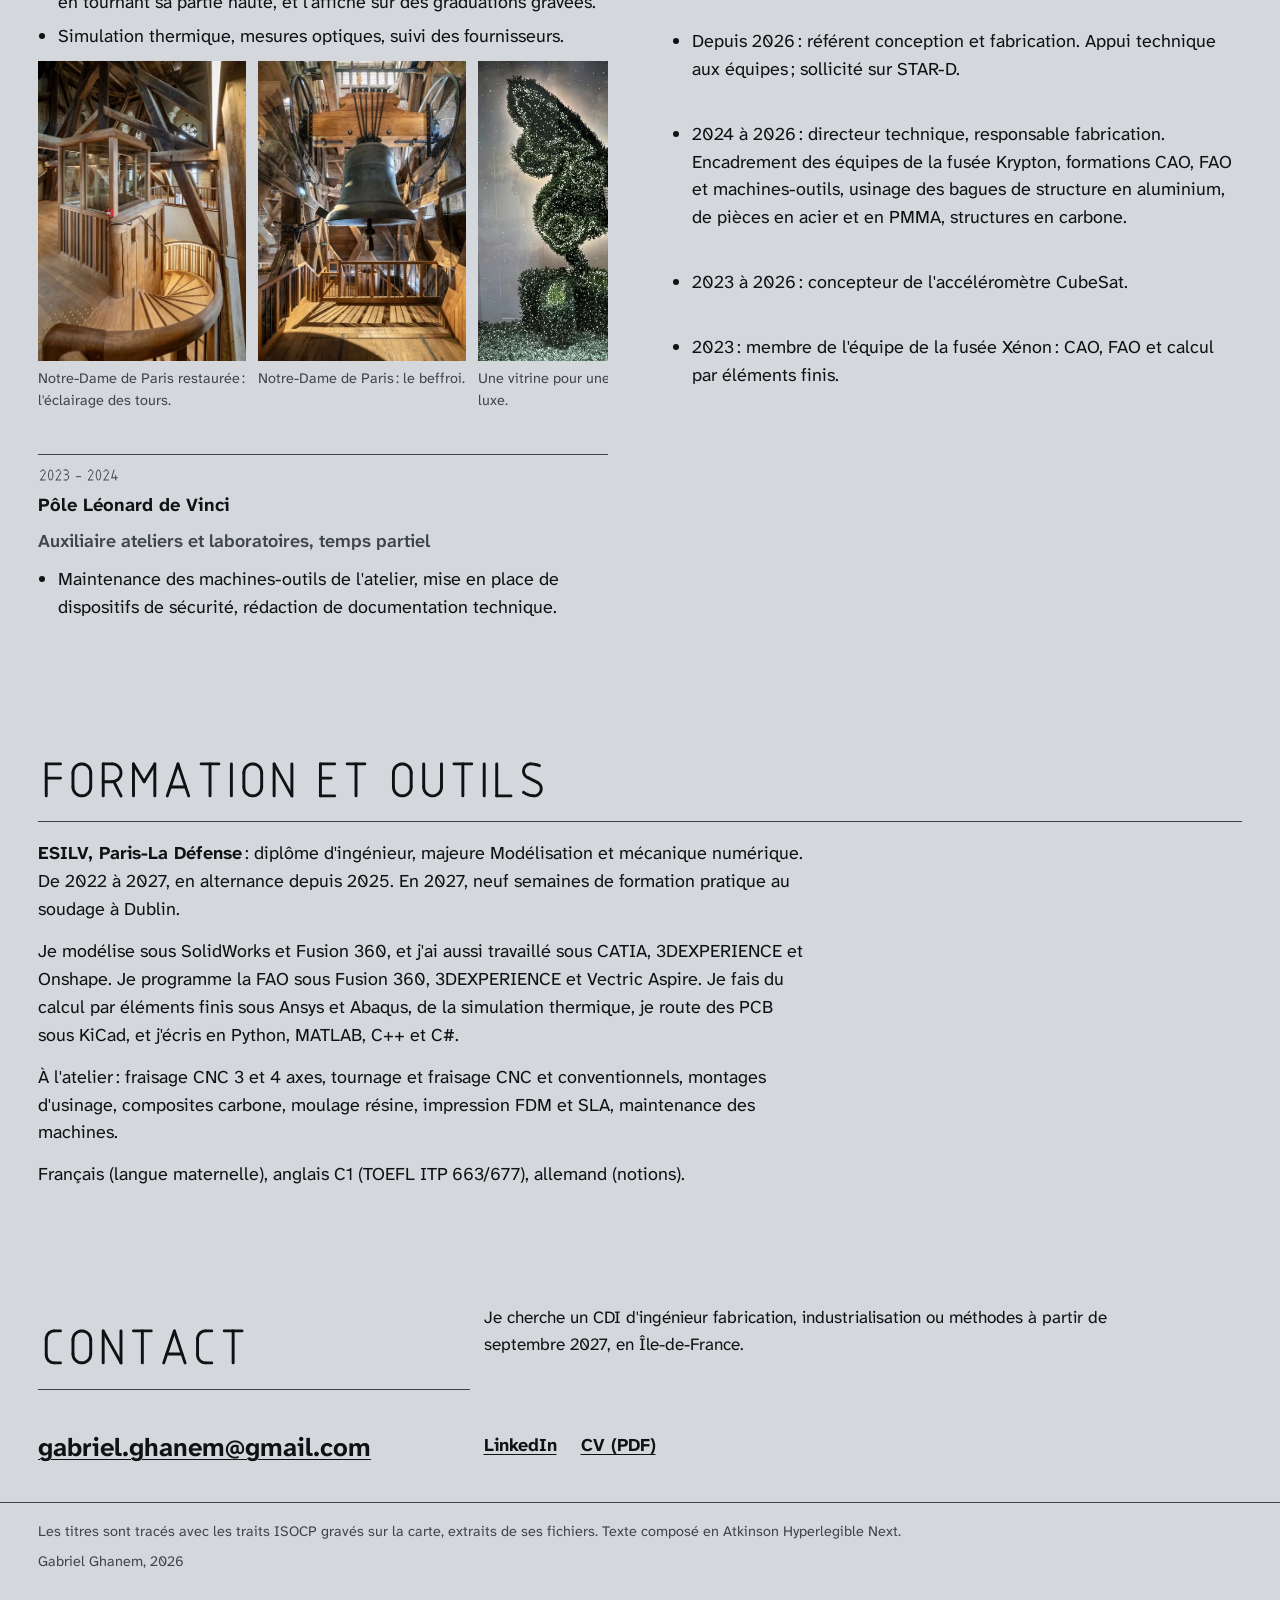
==== commit 3d119c87: "CubeSat: the full story, from the laser idea to the oil bath; hook article link - CubeSat sections: " ====
--- a/docs/fr/index.html
+++ b/docs/fr/index.html
@@ -46,7 +46,7 @@
     <span class="callout" style="left:78%;top:56.5%"><span class="sr">RESSORT POM-C 0,7</span><svg class="isocp " preserveAspectRatio="xMinYMid meet" viewBox="-0.97 -9.75 60.93 26.28" style="--h:2.9958;--ar:2.3180" aria-hidden="true" focusable="false"><g fill="none" stroke="currentColor" stroke-width="0.975" stroke-linecap="round" stroke-linejoin="round"><path d="M1.46,0.00L1.46,-8.77"/><path d="M1.46,-8.77L3.90,-8.77"/><path d="M3.90,-3.90L1.46,-3.90"/><path d="M4.39,-3.90L6.34,0.00"/><path d="M3.90,-3.90L4.48,-3.97L5.03,-4.18L5.51,-4.51L5.90,-4.95L6.18,-5.47L6.32,-6.04L6.32,-6.63L6.18,-7.20L5.90,-7.72L5.51,-8.16L5.03,-8.50L4.48,-8.70L3.90,-8.77"/><path d="M13.16,0.00L9.26,0.00"/><path d="M9.26,0.00L9.26,-8.77"/><path d="M9.26,-8.77L13.16,-8.77"/><path d="M12.19,-4.88L9.26,-4.88"/><path d="M17.16,-5.07L19.89,-3.71"/><path d="M20.48,-8.29L19.68,-8.55L18.87,-8.71L18.04,-8.77"/><path d="M18.04,-8.77L17.52,-8.71L17.05,-8.50L16.63,-8.18L16.32,-7.75L16.14,-7.27L16.09,-6.75L16.18,-6.24L16.39,-5.77L16.73,-5.36L17.16,-5.07"/><path d="M19.01,0.00L19.53,-0.07L20.01,-0.28L20.42,-0.60L20.73,-1.02L20.91,-1.50L20.97,-2.02L20.88,-2.54L20.66,-3.01L20.32,-3.41L19.89,-3.71"/><path d="M16.08,-0.97L16.76,-0.58L17.48,-0.28L18.24,-0.09L19.01,0.00"/><path d="M24.97,-5.07L27.69,-3.71"/><path d="M28.28,-8.29L27.49,-8.55L26.67,-8.71L25.84,-8.77"/><path d="M25.84,-8.77L25.32,-8.71L24.85,-8.50L24.44,-8.18L24.13,-7.75L23.95,-7.27L23.90,-6.75L23.99,-6.24L24.20,-5.77L24.53,-5.36L24.97,-5.07"/><path d="M26.82,0.00L27.34,-0.07L27.82,-0.28L28.22,-0.60L28.53,-1.02L28.71,-1.50L28.77,-2.02L28.69,-2.54L28.46,-3.01L28.13,-3.41L27.69,-3.71"/><path d="M23.89,-0.97L24.56,-0.58L25.29,-0.28L26.05,-0.09L26.82,0.00"/><path d="M31.69,-2.44L31.69,-6.34"/><path d="M36.57,-6.34L36.57,-2.44"/><path d="M36.57,-6.34L36.49,-6.92L36.29,-7.47L35.95,-7.95L35.51,-8.34L34.99,-8.62L34.42,-8.75L33.83,-8.75L33.26,-8.62L32.74,-8.34L32.30,-7.95L31.97,-7.47L31.76,-6.92L31.69,-6.34"/><path d="M31.69,-2.44L31.76,-1.86L31.97,-1.30L32.30,-0.82L32.74,-0.43L33.26,-0.15L33.83,-0.02L34.42,-0.02L34.99,-0.15L35.51,-0.43L35.95,-0.82L36.29,-1.30L36.49,-1.86L36.57,-2.44"/><path d="M39.49,0.00L39.49,-8.77"/><path d="M39.49,-8.77L41.93,-8.77"/><path d="M41.93,-3.90L39.49,-3.90"/><path d="M42.42,-3.90L44.37,0.00"/><path d="M41.93,-3.90L42.51,-3.97L43.06,-4.18L43.54,-4.51L43.93,-4.95L44.21,-5.47L44.35,-6.04L44.35,-6.63L44.21,-7.20L43.93,-7.72L43.54,-8.16L43.06,-8.50L42.51,-8.70L41.93,-8.77"/><path d="M49.73,0.00L49.73,-8.77"/><path d="M47.29,-8.77L52.17,-8.77"/><path d="M1.47,13.16L1.47,4.39"/><path d="M1.47,4.39L3.91,4.39"/><path d="M3.91,9.26L1.47,9.26"/><path d="M3.91,9.26L4.49,9.19L5.04,8.98L5.53,8.64L5.91,8.21L6.19,7.69L6.32,7.11L6.32,6.53L6.19,5.96L5.91,5.44L5.53,4.99L5.04,4.67L4.49,4.46L3.91,4.39"/><path d="M9.26,10.72L9.26,6.82"/><path d="M14.13,6.82L14.13,10.72"/><path d="M14.13,6.82L14.05,6.24L13.85,5.69L13.51,5.21L13.07,4.82L12.55,4.54L11.98,4.41L11.40,4.41L10.83,4.54L10.31,4.82L9.86,5.21L9.54,5.69L9.32,6.24L9.26,6.82"/><path d="M9.26,10.72L9.32,11.30L9.54,11.86L9.86,12.34L10.31,12.73L10.83,13.01L11.40,13.14L11.98,13.14L12.55,13.01L13.07,12.73L13.51,12.34L13.85,11.86L14.05,11.30L14.13,10.72"/><path d="M17.05,13.16L17.05,4.39"/><path d="M17.05,4.39L19.98,9.26"/><path d="M19.98,9.26L22.90,4.39"/><path d="M22.90,4.39L22.90,13.16"/><path d="M25.83,10.23L29.73,10.23"/><path d="M36.56,13.16L34.86,13.16"/><path d="M32.66,10.96L32.66,6.58"/><path d="M34.86,4.39L36.56,4.39"/><path d="M32.66,10.96L32.73,11.54L32.95,12.06L33.30,12.52L33.76,12.87L34.28,13.09L34.86,13.16"/><path d="M34.86,4.39L34.28,4.46L33.76,4.68L33.30,5.03L32.95,5.48L32.73,6.01L32.66,6.58"/><path d="M44.36,4.87L43.93,5.79L43.62,6.76L43.45,7.76L43.38,8.78L43.45,9.79L43.62,10.79L43.93,11.75L44.36,12.67"/><path d="M46.31,4.87L46.04,4.61L45.71,4.44L45.34,4.38L44.97,4.44L44.63,4.61L44.36,4.87"/><path d="M46.31,12.67L46.74,11.75L47.05,10.79L47.23,9.79L47.30,8.78L47.23,7.76L47.05,6.76L46.74,5.79L46.31,4.87"/><path d="M44.36,12.67L44.63,12.94L44.97,13.11L45.34,13.16L45.71,13.11L46.04,12.94L46.31,12.67"/><path d="M50.22,15.11L50.70,13.16"/><path d="M55.57,13.16L57.52,4.38"/><path d="M57.52,4.38L53.62,4.38"/><path d="M53.62,4.38L53.62,5.36"/></g></svg></span>
     <span class="callout" style="left:3%;top:56.5%"><span class="sr">RÉSERVOIR PMMA</span><svg class="isocp " preserveAspectRatio="xMinYMid meet" viewBox="-0.97 -9.75 66.30 26.28" style="--h:2.9958;--ar:2.5224" aria-hidden="true" focusable="false"><g fill="none" stroke="currentColor" stroke-width="0.975" stroke-linecap="round" stroke-linejoin="round"><path d="M1.46,0.00L1.46,-8.77"/><path d="M1.46,-8.77L3.90,-8.77"/><path d="M3.90,-3.90L1.46,-3.90"/><path d="M4.39,-3.90L6.34,0.00"/><path d="M3.90,-3.90L4.48,-3.97L5.03,-4.18L5.51,-4.51L5.90,-4.95L6.18,-5.47L6.32,-6.04L6.32,-6.63L6.18,-7.20L5.90,-7.72L5.51,-8.16L5.03,-8.50L4.48,-8.70L3.90,-8.77"/><path d="M13.16,0.00L9.26,0.00"/><path d="M9.26,0.00L9.26,-8.77"/><path d="M9.26,-8.77L13.16,-8.77"/><path d="M12.18,-4.87L9.26,-4.87"/><path d="M10.24,-11.21L12.18,-12.67"/><path d="M17.17,-5.07L19.90,-3.71"/><path d="M20.48,-8.29L19.69,-8.55L18.88,-8.71L18.05,-8.77"/><path d="M18.05,-8.77L17.53,-8.71L17.06,-8.50L16.64,-8.18L16.33,-7.75L16.15,-7.27L16.10,-6.75L16.19,-6.24L16.40,-5.77L16.74,-5.36L17.17,-5.07"/><path d="M19.02,0.00L19.54,-0.07L20.02,-0.28L20.43,-0.60L20.73,-1.02L20.92,-1.50L20.98,-2.02L20.89,-2.54L20.67,-3.01L20.33,-3.41L19.90,-3.71"/><path d="M16.09,-0.97L16.77,-0.58L17.49,-0.28L18.25,-0.09L19.02,0.00"/><path d="M27.80,0.00L23.90,0.00"/><path d="M23.90,0.00L23.90,-8.77"/><path d="M23.90,-8.77L27.80,-8.77"/><path d="M26.82,-4.88L23.90,-4.88"/><path d="M30.72,0.00L30.72,-8.77"/><path d="M30.72,-8.77L33.16,-8.77"/><path d="M33.16,-3.90L30.72,-3.90"/><path d="M33.65,-3.90L35.60,0.00"/><path d="M33.16,-3.90L33.74,-3.97L34.29,-4.18L34.77,-4.51L35.16,-4.95L35.44,-5.47L35.58,-6.04L35.58,-6.63L35.44,-7.20L35.16,-7.72L34.77,-8.16L34.29,-8.50L33.74,-8.70L33.16,-8.77"/><path d="M38.52,-8.77L41.45,0.00"/><path d="M41.45,0.00L44.37,-8.77"/><path d="M47.29,-2.44L47.29,-6.34"/><path d="M52.16,-6.34L52.16,-2.44"/><path d="M52.16,-6.34L52.09,-6.92L51.88,-7.47L51.55,-7.95L51.10,-8.34L50.58,-8.62L50.02,-8.75L49.43,-8.75L48.86,-8.62L48.34,-8.34L47.90,-7.95L47.57,-7.47L47.36,-6.92L47.29,-6.34"/><path d="M47.29,-2.44L47.36,-1.86L47.57,-1.30L47.90,-0.82L48.34,-0.43L48.86,-0.15L49.43,-0.02L50.02,-0.02L50.58,-0.15L51.10,-0.43L51.55,-0.82L51.88,-1.30L52.09,-1.86L52.16,-2.44"/><path d="M55.09,0.00L55.09,-8.77"/><path d="M58.01,0.00L58.01,-8.77"/><path d="M58.01,-8.77L60.45,-8.77"/><path d="M60.45,-3.90L58.01,-3.90"/><path d="M60.94,-3.90L62.89,0.00"/><path d="M60.45,-3.90L61.04,-3.97L61.59,-4.18L62.07,-4.51L62.46,-4.95L62.73,-5.47L62.87,-6.04L62.87,-6.63L62.73,-7.20L62.46,-7.72L62.07,-8.16L61.59,-8.50L61.04,-8.70L60.45,-8.77"/><path d="M1.47,13.16L1.47,4.39"/><path d="M1.47,4.39L3.91,4.39"/><path d="M3.91,9.26L1.47,9.26"/><path d="M3.91,9.26L4.49,9.19L5.04,8.98L5.53,8.64L5.91,8.21L6.19,7.69L6.32,7.11L6.32,6.53L6.19,5.96L5.91,5.44L5.53,4.99L5.04,4.67L4.49,4.46L3.91,4.39"/><path d="M9.26,13.16L9.26,4.39"/><path d="M9.26,4.39L12.18,9.26"/><path d="M12.18,9.26L15.11,4.39"/><path d="M15.11,4.39L15.11,13.16"/><path d="M18.03,13.16L18.03,4.39"/><path d="M18.03,4.39L20.96,9.26"/><path d="M20.96,9.26L23.88,4.39"/><path d="M23.88,4.39L23.88,13.16"/><path d="M26.81,13.16L29.73,4.39"/><path d="M29.73,4.39L32.66,13.16"/><path d="M31.81,10.72L27.66,10.72"/></g></svg></span>
   </figure>
-  <div class="head"><h2 id="h-cubesat"><span class="sr">Accéléromètre magnétique</span><svg class="isocp " preserveAspectRatio="xMinYMid meet" viewBox="-0.80 -9.57 104.63 25.93" style="--h:2.9554;--ar:4.0350" aria-hidden="true" focusable="false"><g fill="none" stroke="currentColor" stroke-width="0.798" stroke-linecap="round" stroke-linejoin="round"><path d="M1.46,0.00L4.39,-8.77"/><path d="M4.39,-8.77L7.31,0.00"/><path d="M6.46,-2.44L2.31,-2.44"/><path d="M14.64,0.00L12.94,0.00"/><path d="M10.74,-2.20L10.74,-6.58"/><path d="M12.94,-8.77L14.64,-8.77"/><path d="M10.74,-2.20L10.81,-1.62L11.03,-1.10L11.38,-0.64L11.84,-0.29L12.36,-0.07L12.94,0.00"/><path d="M12.94,-8.77L12.36,-8.70L11.84,-8.48L11.38,-8.13L11.03,-7.68L10.81,-7.15L10.74,-6.58"/><path d="M21.96,0.00L20.26,0.00"/><path d="M18.06,-2.20L18.06,-6.58"/><path d="M20.26,-8.77L21.96,-8.77"/><path d="M18.06,-2.20L18.14,-1.62L18.36,-1.10L18.70,-0.64L19.16,-0.29L19.69,-0.07L20.26,0.00"/><path d="M20.26,-8.77L19.69,-8.70L19.16,-8.48L18.70,-8.13L18.36,-7.68L18.14,-7.15L18.06,-6.58"/><path d="M29.29,0.00L25.39,0.00"/><path d="M25.39,0.00L25.39,-8.77"/><path d="M25.39,-8.77L29.29,-8.77"/><path d="M28.31,-4.87L25.39,-4.87"/><path d="M26.36,-11.21L28.31,-12.67"/><path d="M32.72,-8.77L32.72,0.00"/><path d="M32.72,0.00L36.62,0.00"/><path d="M43.95,0.00L40.05,0.00"/><path d="M40.05,0.00L40.05,-8.77"/><path d="M40.05,-8.77L43.95,-8.77"/><path d="M42.97,-4.87L40.05,-4.87"/><path d="M41.02,-11.21L42.97,-12.67"/><path d="M47.38,0.00L47.38,-8.77"/><path d="M47.38,-8.77L49.82,-8.77"/><path d="M49.82,-3.90L47.38,-3.90"/><path d="M50.31,-3.90L52.26,0.00"/><path d="M49.82,-3.90L50.40,-3.97L50.95,-4.18L51.43,-4.51L51.82,-4.95L52.10,-5.47L52.24,-6.04L52.24,-6.63L52.10,-7.20L51.82,-7.72L51.43,-8.16L50.95,-8.50L50.40,-8.70L49.82,-8.77"/><path d="M55.68,-2.44L55.68,-6.34"/><path d="M60.55,-6.34L60.55,-2.44"/><path d="M60.55,-6.34L60.48,-6.92L60.27,-7.47L59.94,-7.95L59.49,-8.34L58.97,-8.62L58.40,-8.75L57.82,-8.75L57.25,-8.62L56.73,-8.34L56.29,-7.95L55.96,-7.47L55.75,-6.92L55.68,-6.34"/><path d="M55.68,-2.44L55.75,-1.86L55.96,-1.30L56.29,-0.82L56.73,-0.43L57.25,-0.15L57.82,-0.02L58.40,-0.02L58.97,-0.15L59.49,-0.43L59.94,-0.82L60.27,-1.30L60.48,-1.86L60.55,-2.44"/><path d="M63.98,0.00L63.98,-8.77"/><path d="M63.98,-8.77L66.90,-3.90"/><path d="M66.90,-3.90L69.83,-8.77"/><path d="M69.83,-8.77L69.83,0.00"/><path d="M77.15,0.00L73.25,0.00"/><path d="M73.25,0.00L73.25,-8.77"/><path d="M73.25,-8.77L77.15,-8.77"/><path d="M76.18,-4.88L73.25,-4.88"/><path d="M77.15,-8.77L73.25,-8.77"/><path d="M76.18,-11.21L74.24,-12.67"/><path d="M83.01,0.00L83.01,-8.77"/><path d="M80.57,-8.77L85.45,-8.77"/><path d="M88.87,0.00L88.87,-8.77"/><path d="M88.87,-8.77L91.31,-8.77"/><path d="M91.31,-3.90L88.87,-3.90"/><path d="M91.80,-3.90L93.75,0.00"/><path d="M91.31,-3.90L91.90,-3.97L92.45,-4.18L92.93,-4.51L93.32,-4.95L93.59,-5.47L93.73,-6.04L93.73,-6.63L93.59,-7.20L93.32,-7.72L92.93,-8.16L92.45,-8.50L91.90,-8.70L91.31,-8.77"/><path d="M101.07,0.00L97.17,0.00"/><path d="M97.17,0.00L97.17,-8.77"/><path d="M97.17,-8.77L101.07,-8.77"/><path d="M100.10,-4.88L97.17,-4.88"/><path d="M1.46,13.16L1.46,4.39"/><path d="M1.46,4.39L4.39,9.26"/><path d="M4.39,9.26L7.31,4.39"/><path d="M7.31,4.39L7.31,13.16"/><path d="M10.74,13.16L13.66,4.39"/><path d="M13.66,4.39L16.59,13.16"/><path d="M15.73,10.72L11.59,10.72"/><path d="M23.43,8.29L24.89,8.29"/><path d="M24.89,8.29L24.89,13.16"/><path d="M24.89,13.16L22.45,13.16"/><path d="M20.01,10.72L20.01,6.82"/><path d="M22.45,4.39L24.89,4.39"/><path d="M20.01,10.72L20.07,11.27L20.25,11.78L20.54,12.24L20.93,12.63L21.39,12.92L21.91,13.10L22.45,13.16"/><path d="M22.45,4.39L21.91,4.45L21.39,4.63L20.93,4.92L20.54,5.30L20.25,5.77L20.07,6.28L20.01,6.82"/><path d="M28.32,13.16L28.32,4.39"/><path d="M28.32,4.39L33.19,13.16"/><path d="M33.19,13.16L33.19,4.39"/><path d="M40.52,13.16L36.62,13.16"/><path d="M36.62,13.16L36.62,4.39"/><path d="M36.62,4.39L40.52,4.39"/><path d="M39.53,8.29L36.62,8.29"/><path d="M37.59,1.95L39.53,0.49"/><path d="M46.39,13.16L46.39,4.39"/><path d="M43.95,4.39L48.82,4.39"/><path d="M52.25,13.16L52.25,4.39"/><path d="M55.67,10.72L55.67,6.82"/><path d="M60.55,6.82L60.55,10.72"/><path d="M60.55,6.82L60.47,6.24L60.27,5.69L59.93,5.21L59.49,4.82L58.97,4.54L58.40,4.41L57.81,4.41L57.24,4.54L56.72,4.82L56.28,5.21L55.95,5.69L55.74,6.24L55.67,6.82"/><path d="M55.67,10.72L55.74,11.30L55.95,11.86L56.28,12.34L56.72,12.73L57.24,13.01L57.81,13.14L58.40,13.14L58.97,13.01L59.49,12.73L59.93,12.34L60.27,11.86L60.47,11.30L60.55,10.72"/><path d="M58.35,11.23L60.79,13.86"/><path d="M63.97,4.39L63.97,10.72"/><path d="M68.85,10.72L68.85,4.39"/><path d="M63.97,10.72L64.04,11.31L64.25,11.86L64.58,12.34L65.02,12.73L65.54,13.00L66.12,13.15L66.70,13.15L67.27,13.00L67.79,12.73L68.23,12.34L68.57,11.86L68.77,11.31L68.85,10.72"/><path d="M76.17,13.16L72.27,13.16"/><path d="M72.27,13.16L72.27,4.39"/><path d="M72.27,4.39L76.17,4.39"/><path d="M75.20,8.29L72.27,8.29"/></g></svg></h2><p class="ctx">Une expérience CubeSat 1U pour Léofly, mon association de fusées. De 2024 à 2026.</p></div>
+  <div class="head"><h2 id="h-cubesat"><span class="sr">Accéléromètre magnétique</span><svg class="isocp " preserveAspectRatio="xMinYMid meet" viewBox="-0.80 -9.57 104.63 25.93" style="--h:2.9554;--ar:4.0350" aria-hidden="true" focusable="false"><g fill="none" stroke="currentColor" stroke-width="0.798" stroke-linecap="round" stroke-linejoin="round"><path d="M1.46,0.00L4.39,-8.77"/><path d="M4.39,-8.77L7.31,0.00"/><path d="M6.46,-2.44L2.31,-2.44"/><path d="M14.64,0.00L12.94,0.00"/><path d="M10.74,-2.20L10.74,-6.58"/><path d="M12.94,-8.77L14.64,-8.77"/><path d="M10.74,-2.20L10.81,-1.62L11.03,-1.10L11.38,-0.64L11.84,-0.29L12.36,-0.07L12.94,0.00"/><path d="M12.94,-8.77L12.36,-8.70L11.84,-8.48L11.38,-8.13L11.03,-7.68L10.81,-7.15L10.74,-6.58"/><path d="M21.96,0.00L20.26,0.00"/><path d="M18.06,-2.20L18.06,-6.58"/><path d="M20.26,-8.77L21.96,-8.77"/><path d="M18.06,-2.20L18.14,-1.62L18.36,-1.10L18.70,-0.64L19.16,-0.29L19.69,-0.07L20.26,0.00"/><path d="M20.26,-8.77L19.69,-8.70L19.16,-8.48L18.70,-8.13L18.36,-7.68L18.14,-7.15L18.06,-6.58"/><path d="M29.29,0.00L25.39,0.00"/><path d="M25.39,0.00L25.39,-8.77"/><path d="M25.39,-8.77L29.29,-8.77"/><path d="M28.31,-4.87L25.39,-4.87"/><path d="M26.36,-11.21L28.31,-12.67"/><path d="M32.72,-8.77L32.72,0.00"/><path d="M32.72,0.00L36.62,0.00"/><path d="M43.95,0.00L40.05,0.00"/><path d="M40.05,0.00L40.05,-8.77"/><path d="M40.05,-8.77L43.95,-8.77"/><path d="M42.97,-4.87L40.05,-4.87"/><path d="M41.02,-11.21L42.97,-12.67"/><path d="M47.38,0.00L47.38,-8.77"/><path d="M47.38,-8.77L49.82,-8.77"/><path d="M49.82,-3.90L47.38,-3.90"/><path d="M50.31,-3.90L52.26,0.00"/><path d="M49.82,-3.90L50.40,-3.97L50.95,-4.18L51.43,-4.51L51.82,-4.95L52.10,-5.47L52.24,-6.04L52.24,-6.63L52.10,-7.20L51.82,-7.72L51.43,-8.16L50.95,-8.50L50.40,-8.70L49.82,-8.77"/><path d="M55.68,-2.44L55.68,-6.34"/><path d="M60.55,-6.34L60.55,-2.44"/><path d="M60.55,-6.34L60.48,-6.92L60.27,-7.47L59.94,-7.95L59.49,-8.34L58.97,-8.62L58.40,-8.75L57.82,-8.75L57.25,-8.62L56.73,-8.34L56.29,-7.95L55.96,-7.47L55.75,-6.92L55.68,-6.34"/><path d="M55.68,-2.44L55.75,-1.86L55.96,-1.30L56.29,-0.82L56.73,-0.43L57.25,-0.15L57.82,-0.02L58.40,-0.02L58.97,-0.15L59.49,-0.43L59.94,-0.82L60.27,-1.30L60.48,-1.86L60.55,-2.44"/><path d="M63.98,0.00L63.98,-8.77"/><path d="M63.98,-8.77L66.90,-3.90"/><path d="M66.90,-3.90L69.83,-8.77"/><path d="M69.83,-8.77L69.83,0.00"/><path d="M77.15,0.00L73.25,0.00"/><path d="M73.25,0.00L73.25,-8.77"/><path d="M73.25,-8.77L77.15,-8.77"/><path d="M76.18,-4.88L73.25,-4.88"/><path d="M77.15,-8.77L73.25,-8.77"/><path d="M76.18,-11.21L74.24,-12.67"/><path d="M83.01,0.00L83.01,-8.77"/><path d="M80.57,-8.77L85.45,-8.77"/><path d="M88.87,0.00L88.87,-8.77"/><path d="M88.87,-8.77L91.31,-8.77"/><path d="M91.31,-3.90L88.87,-3.90"/><path d="M91.80,-3.90L93.75,0.00"/><path d="M91.31,-3.90L91.90,-3.97L92.45,-4.18L92.93,-4.51L93.32,-4.95L93.59,-5.47L93.73,-6.04L93.73,-6.63L93.59,-7.20L93.32,-7.72L92.93,-8.16L92.45,-8.50L91.90,-8.70L91.31,-8.77"/><path d="M101.07,0.00L97.17,0.00"/><path d="M97.17,0.00L97.17,-8.77"/><path d="M97.17,-8.77L101.07,-8.77"/><path d="M100.10,-4.88L97.17,-4.88"/><path d="M1.46,13.16L1.46,4.39"/><path d="M1.46,4.39L4.39,9.26"/><path d="M4.39,9.26L7.31,4.39"/><path d="M7.31,4.39L7.31,13.16"/><path d="M10.74,13.16L13.66,4.39"/><path d="M13.66,4.39L16.59,13.16"/><path d="M15.73,10.72L11.59,10.72"/><path d="M23.43,8.29L24.89,8.29"/><path d="M24.89,8.29L24.89,13.16"/><path d="M24.89,13.16L22.45,13.16"/><path d="M20.01,10.72L20.01,6.82"/><path d="M22.45,4.39L24.89,4.39"/><path d="M20.01,10.72L20.07,11.27L20.25,11.78L20.54,12.24L20.93,12.63L21.39,12.92L21.91,13.10L22.45,13.16"/><path d="M22.45,4.39L21.91,4.45L21.39,4.63L20.93,4.92L20.54,5.30L20.25,5.77L20.07,6.28L20.01,6.82"/><path d="M28.32,13.16L28.32,4.39"/><path d="M28.32,4.39L33.19,13.16"/><path d="M33.19,13.16L33.19,4.39"/><path d="M40.52,13.16L36.62,13.16"/><path d="M36.62,13.16L36.62,4.39"/><path d="M36.62,4.39L40.52,4.39"/><path d="M39.53,8.29L36.62,8.29"/><path d="M37.59,1.95L39.53,0.49"/><path d="M46.39,13.16L46.39,4.39"/><path d="M43.95,4.39L48.82,4.39"/><path d="M52.25,13.16L52.25,4.39"/><path d="M55.67,10.72L55.67,6.82"/><path d="M60.55,6.82L60.55,10.72"/><path d="M60.55,6.82L60.47,6.24L60.27,5.69L59.93,5.21L59.49,4.82L58.97,4.54L58.40,4.41L57.81,4.41L57.24,4.54L56.72,4.82L56.28,5.21L55.95,5.69L55.74,6.24L55.67,6.82"/><path d="M55.67,10.72L55.74,11.30L55.95,11.86L56.28,12.34L56.72,12.73L57.24,13.01L57.81,13.14L58.40,13.14L58.97,13.01L59.49,12.73L59.93,12.34L60.27,11.86L60.47,11.30L60.55,10.72"/><path d="M58.35,11.23L60.79,13.86"/><path d="M63.97,4.39L63.97,10.72"/><path d="M68.85,10.72L68.85,4.39"/><path d="M63.97,10.72L64.04,11.31L64.25,11.86L64.58,12.34L65.02,12.73L65.54,13.00L66.12,13.15L66.70,13.15L67.27,13.00L67.79,12.73L68.23,12.34L68.57,11.86L68.77,11.31L68.85,10.72"/><path d="M76.17,13.16L72.27,13.16"/><path d="M72.27,13.16L72.27,4.39"/><path d="M72.27,4.39L76.17,4.39"/><path d="M75.20,8.29L72.27,8.29"/></g></svg></h2><p class="ctx">Une expérience CubeSat 1U pour Léofly, mon association de fusées. De 2023 à 2026.</p></div>
   <p class="summary">Un aimant sur un ressort plat, amorti dans l'huile, lu par deux capteurs à effet Hall à 8 kHz. J'ai conçu la mécanique et le modèle qui transforme les deux signaux en accélération, puis j'ai usiné les pièces.</p>
   <dl class="tb" aria-label="Chiffres clés"><div><dt>Format</dt><dd><span class="sr">1U</span><svg class="isocp " preserveAspectRatio="xMinYMid meet" viewBox="-0.80 -9.57 14.28 12.77" style="--h:1.4554;--ar:1.1183" aria-hidden="true" focusable="false"><g fill="none" stroke="currentColor" stroke-width="0.798" stroke-linecap="round" stroke-linejoin="round"><path d="M3.42,0.00L3.42,-8.77"/><path d="M3.42,-8.77L1.46,-6.83"/><path d="M6.34,-8.77L6.34,-2.44"/><path d="M11.22,-2.44L11.22,-8.77"/><path d="M6.34,-2.44L6.41,-1.85L6.62,-1.30L6.95,-0.82L7.40,-0.43L7.92,-0.16L8.49,-0.01L9.07,-0.01L9.65,-0.16L10.17,-0.43L10.60,-0.82L10.94,-1.30L11.14,-1.85L11.22,-2.44"/></g></svg><span class="u">100 × 100 × 100 mm</span></dd></div><div><dt>Étendue</dt><dd><span class="sr">±17</span><svg class="isocp " preserveAspectRatio="xMinYMid meet" viewBox="-0.80 -9.57 20.12 12.77" style="--h:1.4554;--ar:1.5754" aria-hidden="true" focusable="false"><g fill="none" stroke="currentColor" stroke-width="0.798" stroke-linecap="round" stroke-linejoin="round"><path d="M1.46,0.00L5.36,0.00"/><path d="M3.41,-1.95L3.41,-5.85"/><path d="M1.46,-3.90L5.36,-3.90"/><path d="M10.24,0.00L10.24,-8.77"/><path d="M10.24,-8.77L8.29,-6.83"/><path d="M15.11,0.00L17.06,-8.78"/><path d="M17.06,-8.78L13.16,-8.78"/><path d="M13.16,-8.78L13.16,-7.80"/></g></svg><span class="u">g ; la fusée culmine à 15 g</span></dd></div><div><dt>Erreur RMS</dt><dd><span class="sr">2</span><svg class="isocp " preserveAspectRatio="xMinYMid meet" viewBox="-0.80 -9.57 8.42 12.77" style="--h:1.4554;--ar:0.6596" aria-hidden="true" focusable="false"><g fill="none" stroke="currentColor" stroke-width="0.798" stroke-linecap="round" stroke-linejoin="round"><path d="M5.07,-5.80L1.46,0.00"/><path d="M1.46,0.00L5.37,0.00"/><path d="M3.41,-8.78L2.90,-8.71L2.41,-8.52L2.00,-8.20L1.67,-7.79L1.46,-7.31"/><path d="M5.07,-5.80L5.28,-6.28L5.37,-6.78L5.30,-7.30L5.12,-7.78L4.81,-8.19L4.40,-8.51L3.93,-8.71L3.41,-8.78"/></g></svg><span class="u">%, et 5 % au pire</span></dd></div><div><dt>Échantillonnage</dt><dd><span class="sr">8</span><svg class="isocp " preserveAspectRatio="xMinYMid meet" viewBox="-0.80 -9.57 8.42 12.77" style="--h:1.4554;--ar:0.6593" aria-hidden="true" focusable="false"><g fill="none" stroke="currentColor" stroke-width="0.798" stroke-linecap="round" stroke-linejoin="round"><path d="M5.36,-2.93L5.36,-1.95"/><path d="M1.46,-1.95L1.46,-2.93"/><path d="M5.36,-6.83L5.29,-7.38L5.05,-7.88L4.69,-8.30L4.23,-8.60L3.69,-8.75L3.14,-8.75L2.60,-8.60L2.14,-8.30L1.77,-7.88L1.54,-7.38L1.46,-6.83L1.54,-6.28L1.77,-5.77L2.14,-5.35L2.60,-5.06L3.14,-4.89L3.69,-4.89L4.23,-5.06L4.69,-5.35L5.05,-5.77L5.29,-6.28L5.36,-6.83"/><path d="M5.36,-2.93L5.29,-3.48L5.05,-3.98L4.69,-4.40L4.23,-4.70L3.69,-4.85L3.14,-4.85L2.60,-4.70L2.14,-4.40L1.77,-3.98L1.54,-3.48L1.46,-2.93"/><path d="M1.46,-1.95L1.54,-1.40L1.77,-0.90L2.14,-0.47L2.60,-0.17L3.14,-0.02L3.69,-0.02L4.23,-0.17L4.69,-0.47L5.05,-0.90L5.29,-1.40L5.36,-1.95"/></g></svg><span class="u">kHz, 2 capteurs Hall</span></dd></div></dl>
   <div class="prose">
@@ -60,13 +60,16 @@
       <figcaption>Le ressort en POM-C sur le bloc où j'ai fait un essai d'usinage de son contour. Les 0,02 mm sont un parallélisme contrôlé ressort maintenu à plat : un disque plastique de 0,7 mm se voile dès qu'il est libre, et un contrôle à l'état libre rejetterait des pièces bonnes.</figcaption>
     </figure>
     
-<details><summary><h3>Le problème</h3></summary><div class="fold"><p>Léofly voulait sa propre expérience dans un CubeSat 1U, un cube de 100 mm. Je voulais mesurer l'accélération avec un mécanisme que nous pouvions concevoir et fabriquer nous-mêmes, plutôt que de lire une puce achetée.</p></div></details>
-<details><summary><h3>Le principe</h3></summary><div class="fold"><p>Un aimant est monté sur un ressort ortho-planaire : un disque plat découpé de fentes en spirale, dont le centre monte et descend sans tourner. Quand la fusée accélère, l'aimant se déplace. Deux capteurs à effet Hall, un de chaque côté, lisent la variation du champ, et un modèle MATLAB recalé sur des données d'étalonnage transforme les deux signaux en accélération. Le ressort baigne dans l'huile, pour que l'aimant s'arrête vite au lieu d'osciller après chaque choc.</p></div></details>
-<details><summary><h3>Les choix</h3></summary><div class="fold"><p><b>Le matériau du ressort.</b> Le premier ressort était imprimé en 3D en polycarbonate. Le ressort final est usiné en POM-C, épaisseur 0,7 mm, réalisé avec PBMC comme partenaire. Le POM-C flue moins sous charge constante, résiste mieux aux flexions répétées et ne craint pas l'huile, alors que le polycarbonate a tendance à fissurer sous contrainte au contact de nombreuses huiles. Une pièce usinée est aussi homogène, alors qu'une pièce imprimée a des couches qui jouent le rôle d'entailles.</p>
+<details><summary><h3>Le point de départ</h3></summary><div class="fold"><p>En 2023, l'association voulait un accéléromètre laser. Je me suis renseigné sur leur fonctionnement, j'ai estimé que ce serait trop compliqué à fabriquer nous-mêmes, et j'ai proposé à la place un aimant sur un ressort, lu par un capteur à effet Hall. Je connaissais ces capteurs pour avoir réparé l'accélérateur de ma trottinette électrique.</p></div></details>
+<details><summary><h3>Le principe</h3></summary><div class="fold"><p>Un aimant est monté sur un ressort ortho-planaire : un disque plat découpé de fentes en spirale, dont le centre monte et descend sans tourner. Quand la fusée accélère, l'aimant se déplace. Deux capteurs à effet Hall, un de chaque côté, lisent la variation du champ, et un modèle transforme les deux signaux en accélération. Le ressort baigne dans l'huile, pour que l'aimant s'arrête vite au lieu d'osciller après chaque choc.</p></div></details>
+<details><summary><h3>D'une lamelle de PLA au ressort ortho-planaire</h3></summary><div class="fold"><p>Le premier ressort était une fine lamelle de PLA imprimée qui fléchissait sous l'aimant. Un autre étudiant m'a orienté vers les ressorts ortho-planaires, dont les bras en spirale gardent le centre dans l'axe. J'en ai imprimé un, puis le ressort final a été usiné en POM-C.</p></div></details>
+<details><summary><h3>Lire le ressort à l'envers</h3></summary><div class="fold"><p>Si le ressort reste immobile à un déplacement donné, l'accélération s'en déduit directement. Le mien rebondissait : la mesure à un instant dépend de l'inertie de l'aimant et de tout ce qui s'est passé juste avant. Je suivais alors le cours d'automatismes et asservissements, et les transformées de Laplace me semblaient sans rapport avec ce que je savais construire. Puis le déclic : c'est un asservissement à l'envers. Un PID pilote une entrée pour obtenir la sortie voulue ; ici, je ne vois que la sortie qui oscille et je dois remonter à l'entrée qui l'a causée. Le cours a pris son sens à partir de là.</p></div></details>
+<details><summary><h3>Ce qui n'a pas marché</h3></summary><div class="fold"><p>En pratique, l'inversion n'était pas propre. Il suffisait de tenir le prototype pour qu'il vibre et entre en résonance, et le signal était trop complexe pour être inversé de façon fiable. Si le passé pèse trop sur la mesure, il faut qu'il s'efface plus vite : amortir la masse. Le ressort était assez sensible pour en sacrifier un peu. Après quelques essais d'amortissement ratés, j'ai acheté une boîte en plastique et une bouteille d'huile végétale, et j'y ai plongé le ressort. On m'a pris pour un fou, jusqu'à ce que le signal, traité sous MATLAB et Simulink, ressemble à celui d'un capteur du commerce.</p>
+<p>L'huile a apporté son propre problème : elle remontait le long des câbles de l'Arduino par capillarité. La version finale remplace les fils volants par des PCB sur mesure, le châssis imprimé par un châssis en aluminium fraisé, et la boîte par un réservoir en PMMA usiné.</p></div></details>
+<details><summary><h3>L'étalonnage</h3></summary><div class="fold"><p>Les coefficients que j'avais tirés de mesures sur les pièces ne donnaient rien d'exploitable. Un outil d'identification de modèle, si : j'ai calé le modèle sur des enregistrements réels. Secoué à côté d'un accéléromètre du commerce, il suit maintenant la référence avec une erreur RMS de 2 %, 5 % au pire, sur une étendue de ±17 g. La fusée culmine vers 15 g.</p></div></details>
+<details><summary><h3>Les choix</h3></summary><div class="fold"><p><b>Le matériau du ressort.</b> Le ressort final est usiné en POM-C, épaisseur 0,7 mm, réalisé avec PBMC comme partenaire. Le POM-C flue moins sous charge constante, résiste mieux aux flexions répétées et ne craint pas l'huile, alors que le polycarbonate a tendance à fissurer sous contrainte au contact de nombreuses huiles. Une pièce usinée est aussi homogène, alors qu'une pièce imprimée a des couches qui jouent le rôle d'entailles.</p>
 <p><b>Des tolérances issues de la simulation.</b> J'ai mené une étude Ansys paramétrique des défauts de fabrication pour voir de combien ils décalent la réponse du ressort, et j'en ai tiré deux spécifications : un parallélisme de 0,02 mm entre les faces, mesuré ressort maintenu à plat, et un Ra de 0,8 µm.</p>
 <p><b>Le boîtier.</b> Entièrement en aluminium usiné. Le réservoir d'huile est usiné dans du PMMA pour garder le ressort visible, et les joints sont imprimés en TPU 60A.</p></div></details>
-<details><summary><h3>Ce qui n'a pas marché</h3></summary><div class="fold"><p>Le premier prototype, c'était un Arduino, un châssis imprimé en 3D et un réservoir en acrylique découpé au laser et collé. L'huile remontait le long des câbles de l'Arduino par capillarité. La version finale a des PCB sur mesure au lieu de fils volants, un châssis en aluminium fraisé et un réservoir en PMMA fraisé.</p></div></details>
-<details><summary><h3>Résultats</h3></summary><div class="fold"><p>Secoué à côté d'un accéléromètre du commerce, il suit la référence avec une erreur RMS de 2 %, 5 % au pire, sur une étendue de ±17 g. La fusée culmine vers 15 g.</p></div></details>
 <details><summary><h3>Mon rôle</h3></summary><div class="fold"><p>J'ai conçu la mécanique et le modèle mathématique, routé l'un des trois PCB sous KiCad, écrit le traitement du signal, fait les calculs par éléments finis et usiné les pièces. Julien Finkler a conçu les deux autres PCB.</p></div></details>
 
   </div>
@@ -115,10 +118,10 @@
 </section>
 
 <section class="wrap project split" id="hook" aria-labelledby="h-hook">
-  <div class="head"><h2 id="h-hook"><span class="sr">Grappin en aluminium</span><svg class="isocp " preserveAspectRatio="xMinYMid meet" viewBox="-0.80 -9.57 147.13 12.77" style="--h:1.4554;--ar:11.5221" aria-hidden="true" focusable="false"><g fill="none" stroke="currentColor" stroke-width="0.798" stroke-linecap="round" stroke-linejoin="round"><path d="M4.88,-4.88L6.34,-4.88"/><path d="M6.34,-4.88L6.34,0.00"/><path d="M6.34,0.00L3.90,0.00"/><path d="M1.46,-2.44L1.46,-6.34"/><path d="M3.90,-8.77L6.34,-8.77"/><path d="M1.46,-2.44L1.52,-1.90L1.71,-1.38L2.00,-0.92L2.38,-0.53L2.84,-0.24L3.36,-0.06L3.90,0.00"/><path d="M3.90,-8.77L3.36,-8.71L2.84,-8.53L2.38,-8.24L2.00,-7.86L1.71,-7.39L1.52,-6.88L1.46,-6.34"/><path d="M9.77,0.00L9.77,-8.77"/><path d="M9.77,-8.77L12.20,-8.77"/><path d="M12.20,-3.90L9.77,-3.90"/><path d="M12.69,-3.90L14.64,0.00"/><path d="M12.20,-3.90L12.79,-3.97L13.34,-4.18L13.82,-4.51L14.21,-4.95L14.48,-5.47L14.62,-6.04L14.62,-6.63L14.48,-7.20L14.21,-7.72L13.82,-8.16L13.34,-8.50L12.79,-8.70L12.20,-8.77"/><path d="M18.06,0.00L20.99,-8.77"/><path d="M20.99,-8.77L23.91,0.00"/><path d="M23.06,-2.44L18.92,-2.44"/><path d="M27.35,0.00L27.35,-8.77"/><path d="M27.35,-8.77L29.79,-8.77"/><path d="M29.79,-3.90L27.35,-3.90"/><path d="M29.79,-3.90L30.36,-3.97L30.91,-4.18L31.40,-4.52L31.79,-4.95L32.07,-5.47L32.20,-6.05L32.20,-6.63L32.07,-7.20L31.79,-7.72L31.40,-8.17L30.91,-8.49L30.36,-8.71L29.79,-8.77"/><path d="M35.65,0.00L35.65,-8.77"/><path d="M35.65,-8.77L38.08,-8.77"/><path d="M38.08,-3.90L35.65,-3.90"/><path d="M38.08,-3.90L38.66,-3.97L39.21,-4.18L39.70,-4.52L40.09,-4.95L40.37,-5.47L40.50,-6.05L40.50,-6.63L40.37,-7.20L40.09,-7.72L39.70,-8.17L39.21,-8.49L38.66,-8.71L38.08,-8.77"/><path d="M43.93,0.00L43.93,-8.77"/><path d="M47.36,0.00L47.36,-8.77"/><path d="M47.36,-8.77L52.23,0.00"/><path d="M52.23,0.00L52.23,-8.77"/><path d="M63.96,0.00L60.06,0.00"/><path d="M60.06,0.00L60.06,-8.77"/><path d="M60.06,-8.77L63.96,-8.77"/><path d="M62.98,-4.88L60.06,-4.88"/><path d="M67.38,0.00L67.38,-8.77"/><path d="M67.38,-8.77L72.26,0.00"/><path d="M72.26,0.00L72.26,-8.77"/><path d="M80.08,0.00L83.01,-8.77"/><path d="M83.01,-8.77L85.93,0.00"/><path d="M85.08,-2.44L80.93,-2.44"/><path d="M89.36,-8.77L89.36,0.00"/><path d="M89.36,0.00L93.26,0.00"/><path d="M96.69,-8.77L96.69,-2.44"/><path d="M101.56,-2.44L101.56,-8.77"/><path d="M96.69,-2.44L96.76,-1.85L96.97,-1.30L97.30,-0.82L97.74,-0.43L98.26,-0.16L98.83,-0.01L99.42,-0.01L99.99,-0.16L100.51,-0.43L100.95,-0.82L101.29,-1.30L101.49,-1.85L101.56,-2.44"/><path d="M104.99,0.00L104.99,-8.77"/><path d="M104.99,-8.77L107.92,-3.90"/><path d="M107.92,-3.90L110.84,-8.77"/><path d="M110.84,-8.77L110.84,0.00"/><path d="M114.27,0.00L114.27,-8.77"/><path d="M117.69,0.00L117.69,-8.77"/><path d="M117.69,-8.77L122.57,0.00"/><path d="M122.57,0.00L122.57,-8.77"/><path d="M125.99,0.00L125.99,-8.77"/><path d="M129.42,-8.77L129.42,-2.44"/><path d="M134.29,-2.44L134.29,-8.77"/><path d="M129.42,-2.44L129.49,-1.85L129.70,-1.30L130.03,-0.82L130.47,-0.43L130.99,-0.16L131.56,-0.01L132.15,-0.01L132.72,-0.16L133.24,-0.43L133.68,-0.82L134.02,-1.30L134.22,-1.85L134.29,-2.44"/><path d="M137.72,0.00L137.72,-8.77"/><path d="M137.72,-8.77L140.65,-3.90"/><path d="M140.65,-3.90L143.57,-8.77"/><path d="M143.57,-8.77L143.57,0.00"/></g></svg></h2><p class="ctx">Projet personnel. Aluminium 6061 et pointe en laiton.</p></div>
+  <div class="head"><h2 id="h-hook"><span class="sr">Grappin en aluminium</span><svg class="isocp " preserveAspectRatio="xMinYMid meet" viewBox="-0.80 -9.57 147.13 12.77" style="--h:1.4554;--ar:11.5221" aria-hidden="true" focusable="false"><g fill="none" stroke="currentColor" stroke-width="0.798" stroke-linecap="round" stroke-linejoin="round"><path d="M4.88,-4.88L6.34,-4.88"/><path d="M6.34,-4.88L6.34,0.00"/><path d="M6.34,0.00L3.90,0.00"/><path d="M1.46,-2.44L1.46,-6.34"/><path d="M3.90,-8.77L6.34,-8.77"/><path d="M1.46,-2.44L1.52,-1.90L1.71,-1.38L2.00,-0.92L2.38,-0.53L2.84,-0.24L3.36,-0.06L3.90,0.00"/><path d="M3.90,-8.77L3.36,-8.71L2.84,-8.53L2.38,-8.24L2.00,-7.86L1.71,-7.39L1.52,-6.88L1.46,-6.34"/><path d="M9.77,0.00L9.77,-8.77"/><path d="M9.77,-8.77L12.20,-8.77"/><path d="M12.20,-3.90L9.77,-3.90"/><path d="M12.69,-3.90L14.64,0.00"/><path d="M12.20,-3.90L12.79,-3.97L13.34,-4.18L13.82,-4.51L14.21,-4.95L14.48,-5.47L14.62,-6.04L14.62,-6.63L14.48,-7.20L14.21,-7.72L13.82,-8.16L13.34,-8.50L12.79,-8.70L12.20,-8.77"/><path d="M18.06,0.00L20.99,-8.77"/><path d="M20.99,-8.77L23.91,0.00"/><path d="M23.06,-2.44L18.92,-2.44"/><path d="M27.35,0.00L27.35,-8.77"/><path d="M27.35,-8.77L29.79,-8.77"/><path d="M29.79,-3.90L27.35,-3.90"/><path d="M29.79,-3.90L30.36,-3.97L30.91,-4.18L31.40,-4.52L31.79,-4.95L32.07,-5.47L32.20,-6.05L32.20,-6.63L32.07,-7.20L31.79,-7.72L31.40,-8.17L30.91,-8.49L30.36,-8.71L29.79,-8.77"/><path d="M35.65,0.00L35.65,-8.77"/><path d="M35.65,-8.77L38.08,-8.77"/><path d="M38.08,-3.90L35.65,-3.90"/><path d="M38.08,-3.90L38.66,-3.97L39.21,-4.18L39.70,-4.52L40.09,-4.95L40.37,-5.47L40.50,-6.05L40.50,-6.63L40.37,-7.20L40.09,-7.72L39.70,-8.17L39.21,-8.49L38.66,-8.71L38.08,-8.77"/><path d="M43.93,0.00L43.93,-8.77"/><path d="M47.36,0.00L47.36,-8.77"/><path d="M47.36,-8.77L52.23,0.00"/><path d="M52.23,0.00L52.23,-8.77"/><path d="M63.96,0.00L60.06,0.00"/><path d="M60.06,0.00L60.06,-8.77"/><path d="M60.06,-8.77L63.96,-8.77"/><path d="M62.98,-4.88L60.06,-4.88"/><path d="M67.38,0.00L67.38,-8.77"/><path d="M67.38,-8.77L72.26,0.00"/><path d="M72.26,0.00L72.26,-8.77"/><path d="M80.08,0.00L83.01,-8.77"/><path d="M83.01,-8.77L85.93,0.00"/><path d="M85.08,-2.44L80.93,-2.44"/><path d="M89.36,-8.77L89.36,0.00"/><path d="M89.36,0.00L93.26,0.00"/><path d="M96.69,-8.77L96.69,-2.44"/><path d="M101.56,-2.44L101.56,-8.77"/><path d="M96.69,-2.44L96.76,-1.85L96.97,-1.30L97.30,-0.82L97.74,-0.43L98.26,-0.16L98.83,-0.01L99.42,-0.01L99.99,-0.16L100.51,-0.43L100.95,-0.82L101.29,-1.30L101.49,-1.85L101.56,-2.44"/><path d="M104.99,0.00L104.99,-8.77"/><path d="M104.99,-8.77L107.92,-3.90"/><path d="M107.92,-3.90L110.84,-8.77"/><path d="M110.84,-8.77L110.84,0.00"/><path d="M114.27,0.00L114.27,-8.77"/><path d="M117.69,0.00L117.69,-8.77"/><path d="M117.69,-8.77L122.57,0.00"/><path d="M122.57,0.00L122.57,-8.77"/><path d="M125.99,0.00L125.99,-8.77"/><path d="M129.42,-8.77L129.42,-2.44"/><path d="M134.29,-2.44L134.29,-8.77"/><path d="M129.42,-2.44L129.49,-1.85L129.70,-1.30L130.03,-0.82L130.47,-0.43L130.99,-0.16L131.56,-0.01L132.15,-0.01L132.72,-0.16L133.24,-0.43L133.68,-0.82L134.02,-1.30L134.22,-1.85L134.29,-2.44"/><path d="M137.72,0.00L137.72,-8.77"/><path d="M137.72,-8.77L140.65,-3.90"/><path d="M140.65,-3.90L143.57,-8.77"/><path d="M143.57,-8.77L143.57,0.00"/></g></svg></h2><p class="ctx">Projet personnel. Aluminium 6061 et pointe en laiton. <a href="https://www.esilv.fr/un-grappin-articule-un-projet-dinnovation-technique-concu-a-lesilv/">Article sur le site de l'ESILV</a>.</p></div>
   <div class="pair"><figure><img src="../assets/img/hook-deployed-960.webp" srcset="../assets/img/hook-deployed-480.webp 480w, ../assets/img/hook-deployed-960.webp 960w" sizes="(min-width: 1000px) 22vw, 46vw" width="960" height="1246" alt="Le grappin en aluminium tenu à la main, trois bras ouverts." loading="lazy" decoding="async"><figcaption>Bras ouverts.</figcaption></figure><figure><img src="../assets/img/hook-folded-960.webp" srcset="../assets/img/hook-folded-480.webp 480w, ../assets/img/hook-folded-960.webp 960w" sizes="(min-width: 1000px) 22vw, 46vw" width="960" height="1044" alt="Le grappin, bras repliés le long du fût." loading="lazy" decoding="async"><figcaption>Bras repliés.</figcaption></figure></div>
   <div class="prose">
-<p class="keep">Tourné et fraisé, avec des bras qui se replient le long du fût.</p>
+<p class="keep">Tourné et fraisé, avec des bras qui se replient le long du fût. L'idée est venue d'amis qui en voulaient un pour l'escalade.</p>
 <details><summary><h3>D'abord en conventionnel, puis en CNC</h3></summary><div class="fold"><p>J'ai fait la première version sur machines conventionnelles. Quand j'ai voulu des formes plus complexes, le professeur d'atelier m'a dit d'arrêter de passer des heures à faire à la main ce qu'une CNC fait mieux. Je l'ai donc redessiné pour la CNC et j'ai écrit la FAO moi-même : bras crantés, poignée moletée et pointe en laiton, choisie pour l'aspect et pour le poids qu'elle place en bas.</p>
 <p>Tour et fraiseuse, CNC et conventionnels. Les bras sortent d'une plaque en parcours adaptatifs ; le fût est tourné entre pointes.</p></div></details>
 </div>
@@ -160,7 +163,7 @@
 <span class="when"><span class="sr">2023 - AUJOURD&#x27;HUI</span><svg class="isocp " preserveAspectRatio="xMinYMid meet" viewBox="-0.88 -9.65 119.32 12.93" style="--h:1.4735;--ar:9.2287" aria-hidden="true" focusable="false"><g fill="none" stroke="currentColor" stroke-width="0.877" stroke-linecap="round" stroke-linejoin="round"><path d="M5.07,-5.80L1.46,0.00"/><path d="M1.46,0.00L5.37,0.00"/><path d="M3.41,-8.78L2.90,-8.71L2.41,-8.52L2.00,-8.20L1.67,-7.79L1.46,-7.31"/><path d="M5.07,-5.80L5.28,-6.28L5.37,-6.78L5.30,-7.30L5.12,-7.78L4.81,-8.19L4.40,-8.51L3.93,-8.71L3.41,-8.78"/><path d="M9.27,-8.29L8.84,-7.37L8.53,-6.40L8.35,-5.40L8.28,-4.38L8.35,-3.37L8.53,-2.37L8.84,-1.41L9.27,-0.49"/><path d="M11.21,-8.29L10.95,-8.55L10.61,-8.72L10.24,-8.78L9.87,-8.72L9.54,-8.55L9.27,-8.29"/><path d="M11.21,-0.49L11.64,-1.41L11.95,-2.37L12.13,-3.37L12.20,-4.38L12.13,-5.40L11.95,-6.40L11.64,-7.37L11.21,-8.29"/><path d="M9.27,-0.49L9.54,-0.22L9.87,-0.05L10.24,0.00L10.61,-0.05L10.95,-0.22L11.21,-0.49"/><path d="M18.73,-5.80L15.12,0.00"/><path d="M15.12,0.00L19.02,0.00"/><path d="M17.07,-8.78L16.56,-8.71L16.07,-8.52L15.65,-8.20L15.33,-7.79L15.12,-7.31"/><path d="M18.73,-5.80L18.94,-6.28L19.02,-6.78L18.96,-7.30L18.78,-7.78L18.47,-8.19L18.06,-8.51L17.59,-8.71L17.07,-8.78"/><path d="M21.95,-8.78L23.90,-8.78"/><path d="M23.90,-4.88L22.93,-4.88"/><path d="M25.85,-2.93L25.85,-1.95"/><path d="M23.90,0.00L21.95,0.00"/><path d="M23.90,-4.88L24.45,-4.95L24.95,-5.18L25.38,-5.54L25.67,-6.02L25.83,-6.55L25.83,-7.10L25.67,-7.63L25.38,-8.11L24.95,-8.47L24.45,-8.70L23.90,-8.78"/><path d="M25.85,-2.93L25.79,-3.43L25.59,-3.90L25.28,-4.30L24.88,-4.61L24.41,-4.81L23.90,-4.88"/><path d="M23.90,0.00L24.41,-0.06L24.88,-0.27L25.28,-0.57L25.59,-0.97L25.79,-1.44L25.85,-1.95"/><path d="M32.68,-2.93L36.58,-2.93"/><path d="M43.40,0.00L46.33,-8.77"/><path d="M46.33,-8.77L49.25,0.00"/><path d="M48.40,-2.44L44.26,-2.44"/><path d="M52.18,-8.77L52.18,-2.44"/><path d="M57.06,-2.44L57.06,-8.77"/><path d="M52.18,-2.44L52.25,-1.85L52.46,-1.30L52.79,-0.82L53.23,-0.43L53.75,-0.16L54.33,-0.01L54.91,-0.01L55.48,-0.16L56.00,-0.43L56.44,-0.82L56.78,-1.30L56.98,-1.85L57.06,-2.44"/><path d="M60.01,0.00L60.99,0.00"/><path d="M62.94,-1.95L62.94,-8.78"/><path d="M60.99,0.00L61.49,-0.07L61.96,-0.26L62.36,-0.58L62.68,-0.98L62.87,-1.44L62.94,-1.95"/><path d="M65.89,-2.44L65.89,-6.34"/><path d="M70.76,-6.34L70.76,-2.44"/><path d="M70.76,-6.34L70.68,-6.92L70.48,-7.47L70.14,-7.95L69.70,-8.34L69.18,-8.62L68.61,-8.75L68.02,-8.75L67.45,-8.62L66.94,-8.34L66.49,-7.95L66.16,-7.47L65.95,-6.92L65.89,-6.34"/><path d="M65.89,-2.44L65.95,-1.86L66.16,-1.30L66.49,-0.82L66.94,-0.43L67.45,-0.15L68.02,-0.02L68.61,-0.02L69.18,-0.15L69.70,-0.43L70.14,-0.82L70.48,-1.30L70.68,-1.86L70.76,-2.44"/><path d="M73.68,-8.77L73.68,-2.44"/><path d="M78.56,-2.44L78.56,-8.77"/><path d="M73.68,-2.44L73.75,-1.85L73.96,-1.30L74.29,-0.82L74.74,-0.43L75.26,-0.16L75.83,-0.01L76.42,-0.01L76.99,-0.16L77.51,-0.43L77.94,-0.82L78.28,-1.30L78.48,-1.85L78.56,-2.44"/><path d="M81.49,0.00L81.49,-8.77"/><path d="M81.49,-8.77L83.93,-8.77"/><path d="M83.93,-3.90L81.49,-3.90"/><path d="M84.41,-3.90L86.36,0.00"/><path d="M83.93,-3.90L84.51,-3.97L85.06,-4.18L85.54,-4.51L85.93,-4.95L86.20,-5.47L86.34,-6.04L86.34,-6.63L86.20,-7.20L85.93,-7.72L85.54,-8.16L85.06,-8.50L84.51,-8.70L83.93,-8.77"/><path d="M89.29,0.00L91.48,0.00"/><path d="M94.16,-2.68L94.16,-6.10"/><path d="M91.48,-8.77L89.29,-8.77"/><path d="M89.29,-8.77L89.29,0.00"/><path d="M91.48,0.00L92.08,-0.07L92.64,-0.27L93.15,-0.59L93.57,-1.01L93.90,-1.52L94.09,-2.08L94.16,-2.68"/><path d="M94.16,-6.10L94.09,-6.69L93.90,-7.26L93.57,-7.76L93.15,-8.19L92.64,-8.51L92.08,-8.71L91.48,-8.77"/><path d="M97.09,-6.83L97.57,-8.77"/><path d="M100.49,0.00L100.49,-8.77"/><path d="M100.49,-4.88L105.37,-4.88"/><path d="M105.37,-8.77L105.37,0.00"/><path d="M108.30,-8.77L108.30,-2.44"/><path d="M113.17,-2.44L113.17,-8.77"/><path d="M108.30,-2.44L108.36,-1.85L108.57,-1.30L108.90,-0.82L109.35,-0.43L109.87,-0.16L110.44,-0.01L111.03,-0.01L111.60,-0.16L112.12,-0.43L112.55,-0.82L112.89,-1.30L113.10,-1.85L113.17,-2.44"/><path d="M116.10,0.00L116.10,-8.77"/></g></svg></span>
 <h3>Léofly, l'association de fusées expérimentales de l'ESILV</h3>
 <p class="role">Fusées et charges utiles pour les campagnes C'Space (CNES) et EuRoC</p>
-<ul><li>Depuis 2026 : référent conception et fabrication. Appui technique aux équipes ; sollicité sur STAR-D.</li><li>2024 à 2026 : directeur technique, responsable fabrication. Encadrement des équipes de la fusée Krypton, formations CAO, FAO et machines-outils, usinage des bagues de structure en aluminium, de pièces en acier et en PMMA, structures en carbone.</li><li>2024 à 2026 : concepteur de l'accéléromètre CubeSat.</li><li>2023 : membre de l'équipe de la fusée Xénon : CAO, FAO et calcul par éléments finis.</li></ul>
+<ul><li>Depuis 2026 : référent conception et fabrication. Appui technique aux équipes ; sollicité sur STAR-D.</li><li>2024 à 2026 : directeur technique, responsable fabrication. Encadrement des équipes de la fusée Krypton, formations CAO, FAO et machines-outils, usinage des bagues de structure en aluminium, de pièces en acier et en PMMA, structures en carbone.</li><li>2023 à 2026 : concepteur de l'accéléromètre CubeSat.</li><li>2023 : membre de l'équipe de la fusée Xénon : CAO, FAO et calcul par éléments finis.</li></ul>
 
 </article><article>
 <span class="when"><span class="sr">2023 - 2024</span><svg class="isocp " preserveAspectRatio="xMinYMid meet" viewBox="-0.88 -9.65 71.98 12.93" style="--h:1.4735;--ar:5.5675" aria-hidden="true" focusable="false"><g fill="none" stroke="currentColor" stroke-width="0.877" stroke-linecap="round" stroke-linejoin="round"><path d="M5.07,-5.80L1.46,0.00"/><path d="M1.46,0.00L5.37,0.00"/><path d="M3.41,-8.78L2.90,-8.71L2.41,-8.52L2.00,-8.20L1.67,-7.79L1.46,-7.31"/><path d="M5.07,-5.80L5.28,-6.28L5.37,-6.78L5.30,-7.30L5.12,-7.78L4.81,-8.19L4.40,-8.51L3.93,-8.71L3.41,-8.78"/><path d="M9.27,-8.29L8.84,-7.37L8.53,-6.40L8.35,-5.40L8.28,-4.38L8.35,-3.37L8.53,-2.37L8.84,-1.41L9.27,-0.49"/><path d="M11.21,-8.29L10.95,-8.55L10.61,-8.72L10.24,-8.78L9.87,-8.72L9.54,-8.55L9.27,-8.29"/><path d="M11.21,-0.49L11.64,-1.41L11.95,-2.37L12.13,-3.37L12.20,-4.38L12.13,-5.40L11.95,-6.40L11.64,-7.37L11.21,-8.29"/><path d="M9.27,-0.49L9.54,-0.22L9.87,-0.05L10.24,0.00L10.61,-0.05L10.95,-0.22L11.21,-0.49"/><path d="M18.73,-5.80L15.12,0.00"/><path d="M15.12,0.00L19.02,0.00"/><path d="M17.07,-8.78L16.56,-8.71L16.07,-8.52L15.65,-8.20L15.33,-7.79L15.12,-7.31"/><path d="M18.73,-5.80L18.94,-6.28L19.02,-6.78L18.96,-7.30L18.78,-7.78L18.47,-8.19L18.06,-8.51L17.59,-8.71L17.07,-8.78"/><path d="M21.95,-8.78L23.90,-8.78"/><path d="M23.90,-4.88L22.93,-4.88"/><path d="M25.85,-2.93L25.85,-1.95"/><path d="M23.90,0.00L21.95,0.00"/><path d="M23.90,-4.88L24.45,-4.95L24.95,-5.18L25.38,-5.54L25.67,-6.02L25.83,-6.55L25.83,-7.10L25.67,-7.63L25.38,-8.11L24.95,-8.47L24.45,-8.70L23.90,-8.78"/><path d="M25.85,-2.93L25.79,-3.43L25.59,-3.90L25.28,-4.30L24.88,-4.61L24.41,-4.81L23.90,-4.88"/><path d="M23.90,0.00L24.41,-0.06L24.88,-0.27L25.28,-0.57L25.59,-0.97L25.79,-1.44L25.85,-1.95"/><path d="M32.68,-2.93L36.58,-2.93"/><path d="M47.01,-5.80L43.40,0.00"/><path d="M43.40,0.00L47.31,0.00"/><path d="M45.36,-8.78L44.84,-8.71L44.35,-8.52L43.94,-8.20L43.61,-7.79L43.40,-7.31"/><path d="M47.01,-5.80L47.22,-6.28L47.31,-6.78L47.25,-7.30L47.06,-7.78L46.75,-8.19L46.34,-8.51L45.87,-8.71L45.36,-8.78"/><path d="M51.21,-8.29L50.78,-7.37L50.47,-6.40L50.29,-5.40L50.22,-4.38L50.29,-3.37L50.47,-2.37L50.78,-1.41L51.21,-0.49"/><path d="M53.16,-8.29L52.89,-8.55L52.55,-8.72L52.18,-8.78L51.82,-8.72L51.48,-8.55L51.21,-8.29"/><path d="M53.16,-0.49L53.59,-1.41L53.90,-2.37L54.08,-3.37L54.15,-4.38L54.08,-5.40L53.90,-6.40L53.59,-7.37L53.16,-8.29"/><path d="M51.21,-0.49L51.48,-0.22L51.82,-0.05L52.18,0.00L52.55,-0.05L52.89,-0.22L53.16,-0.49"/><path d="M60.67,-5.80L57.06,0.00"/><path d="M57.06,0.00L60.97,0.00"/><path d="M59.02,-8.78L58.50,-8.71L58.01,-8.52L57.60,-8.20L57.27,-7.79L57.06,-7.31"/><path d="M60.67,-5.80L60.88,-6.28L60.97,-6.78L60.91,-7.30L60.72,-7.78L60.41,-8.19L60.00,-8.51L59.53,-8.71L59.02,-8.78"/><path d="M65.84,-8.78L63.89,-1.95"/><path d="M63.89,-1.95L68.76,-1.95"/><path d="M67.30,-3.90L67.30,0.00"/></g></svg></span>
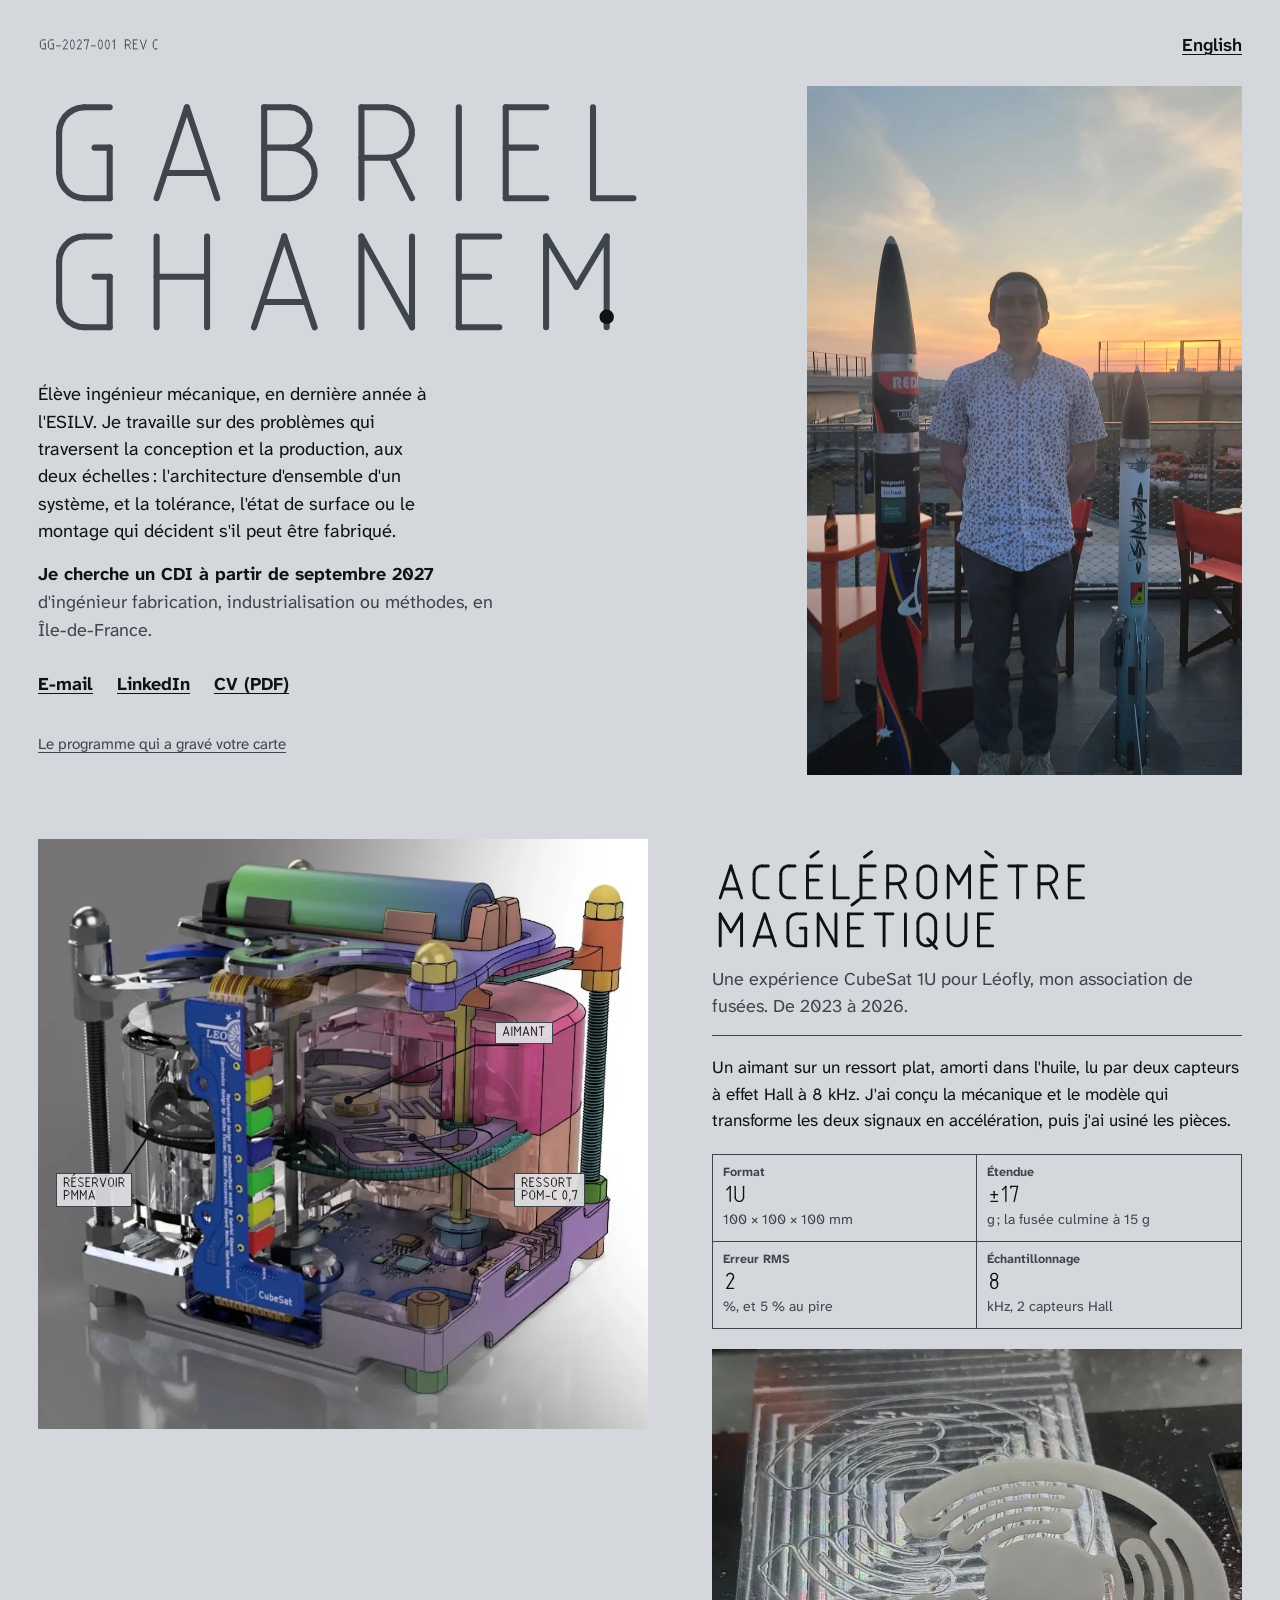
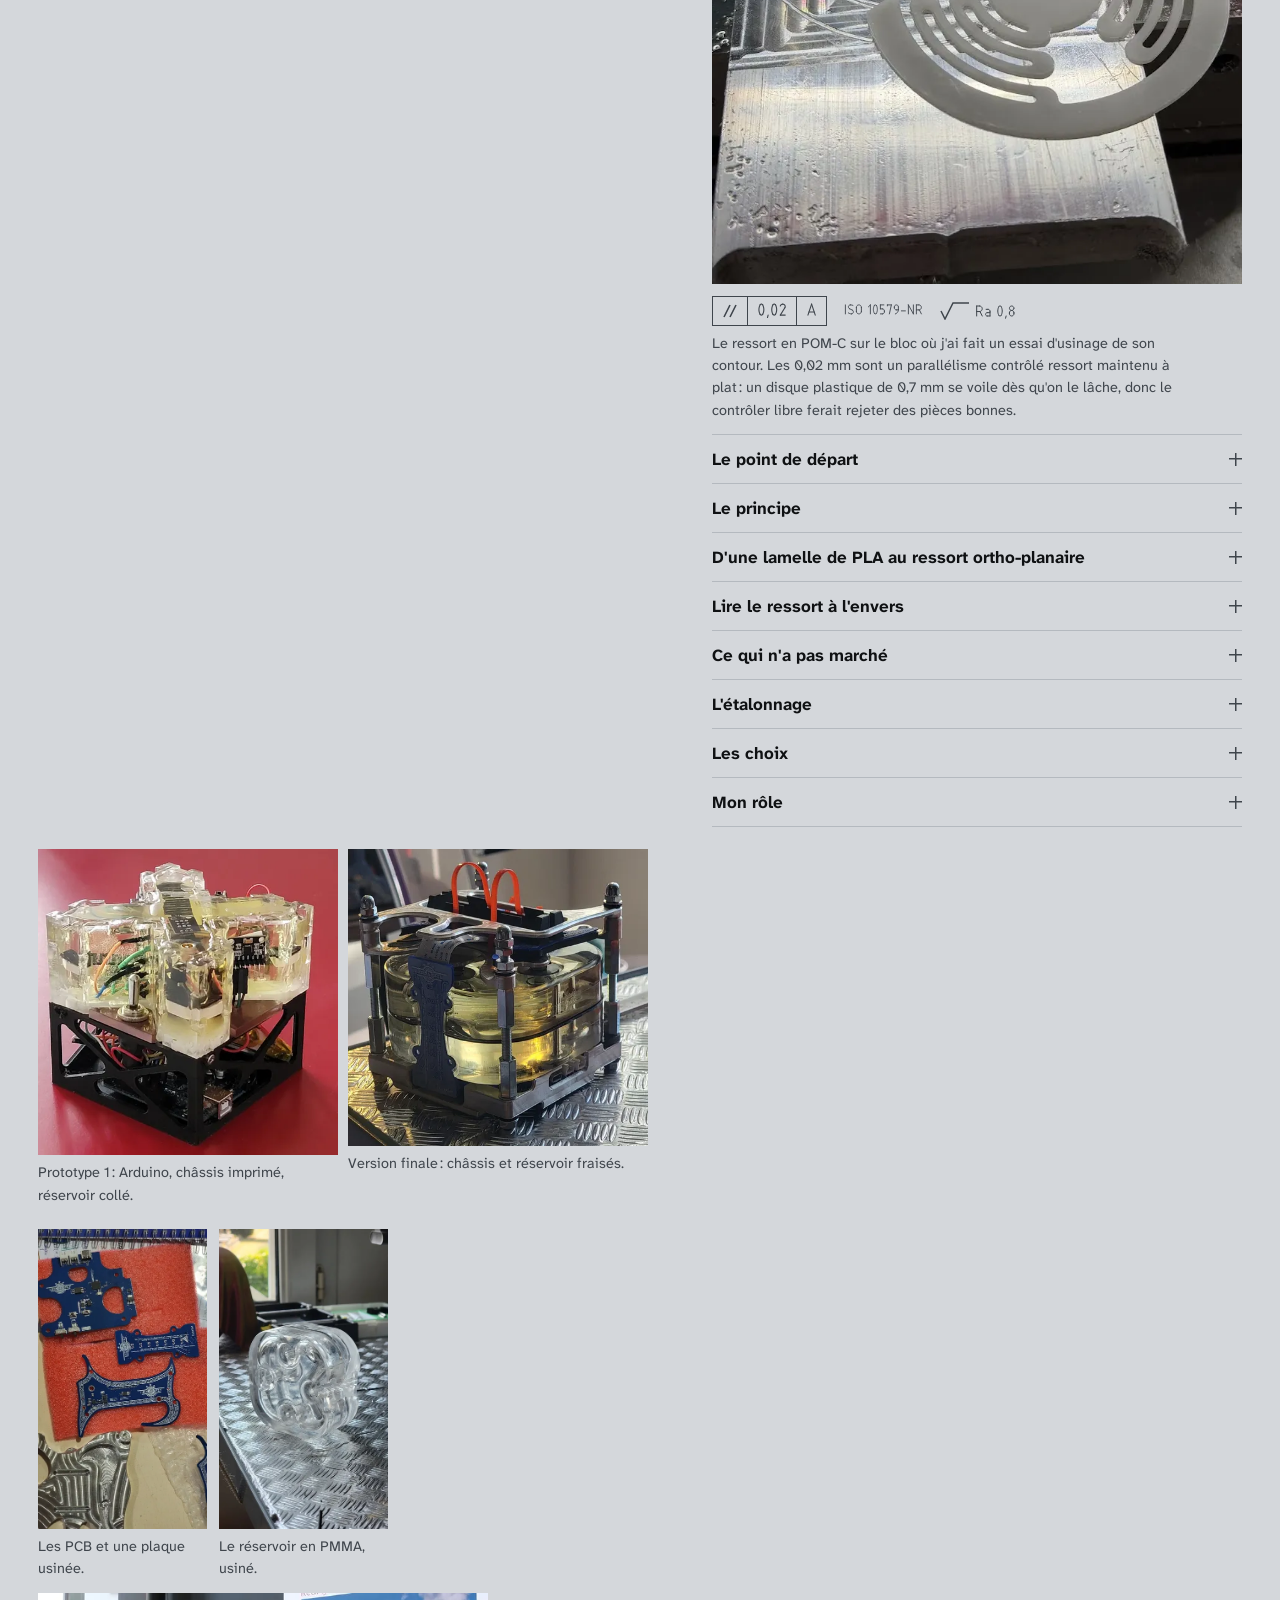
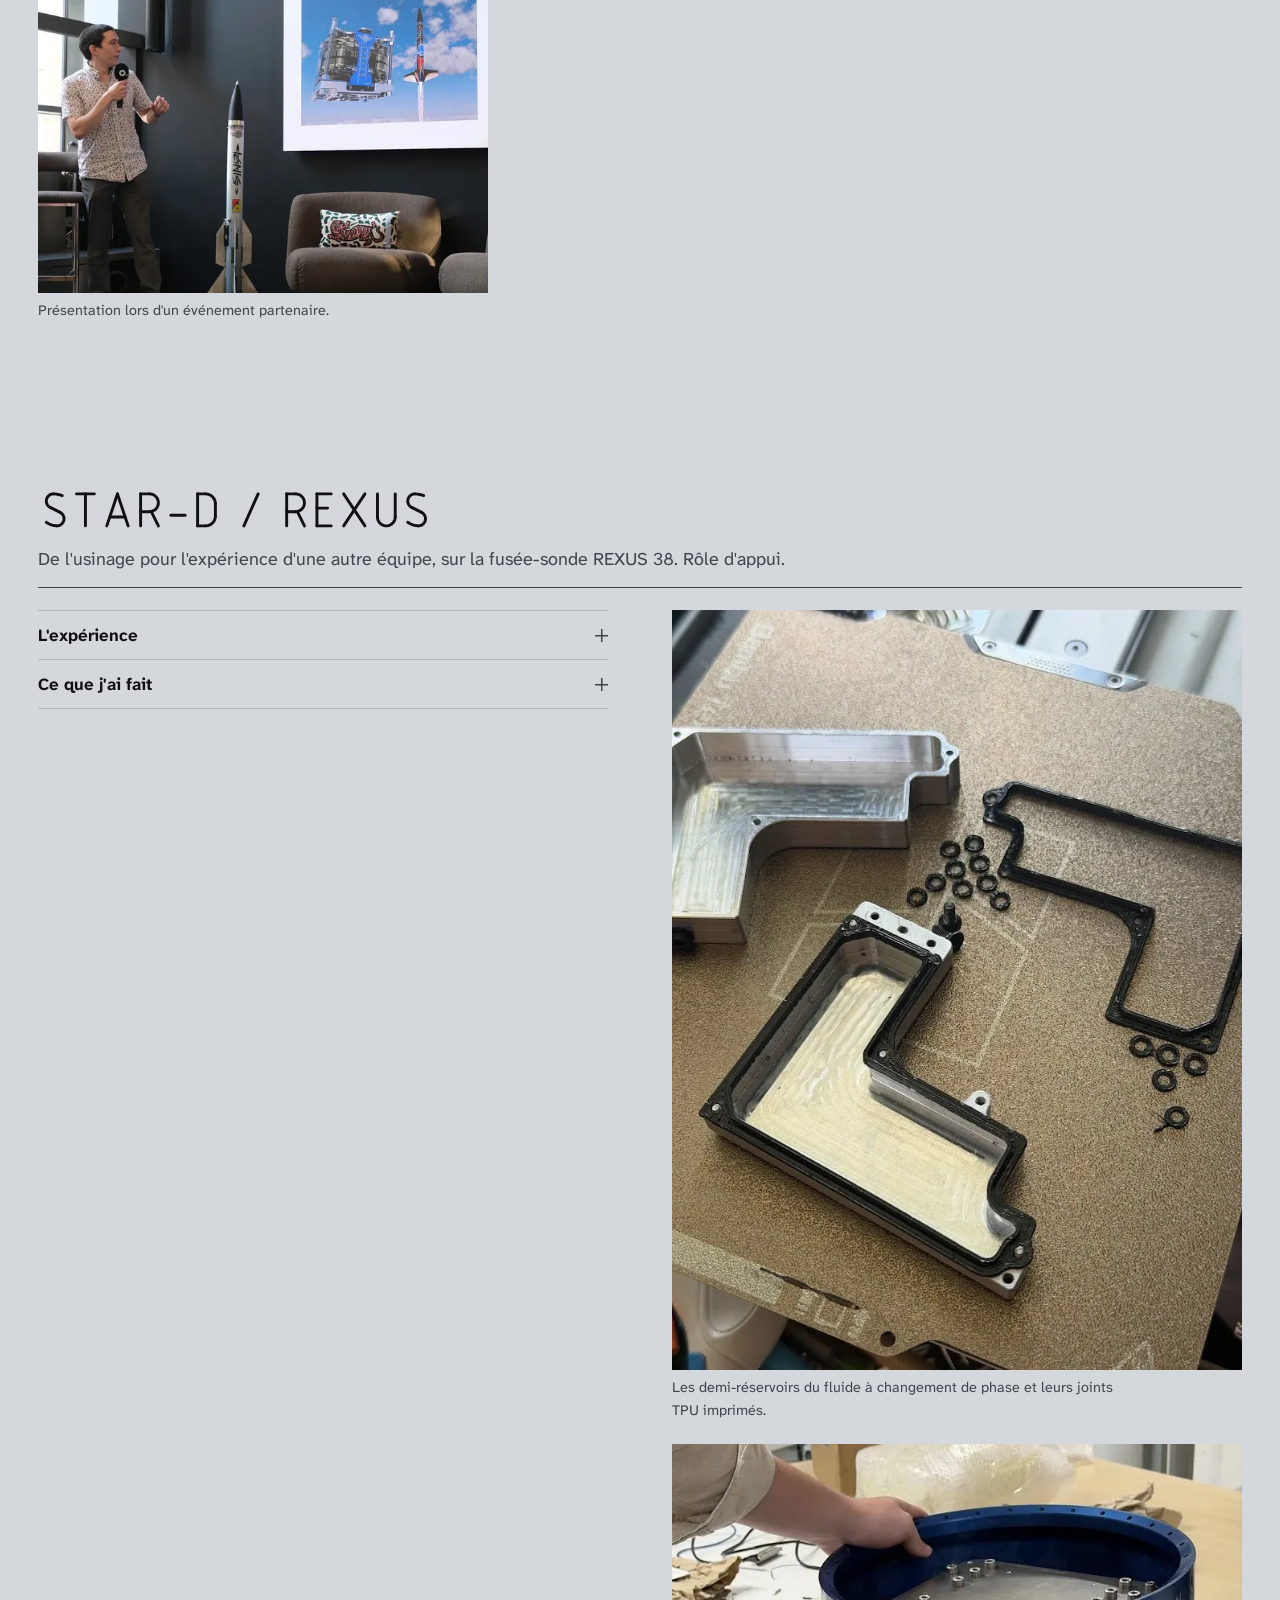
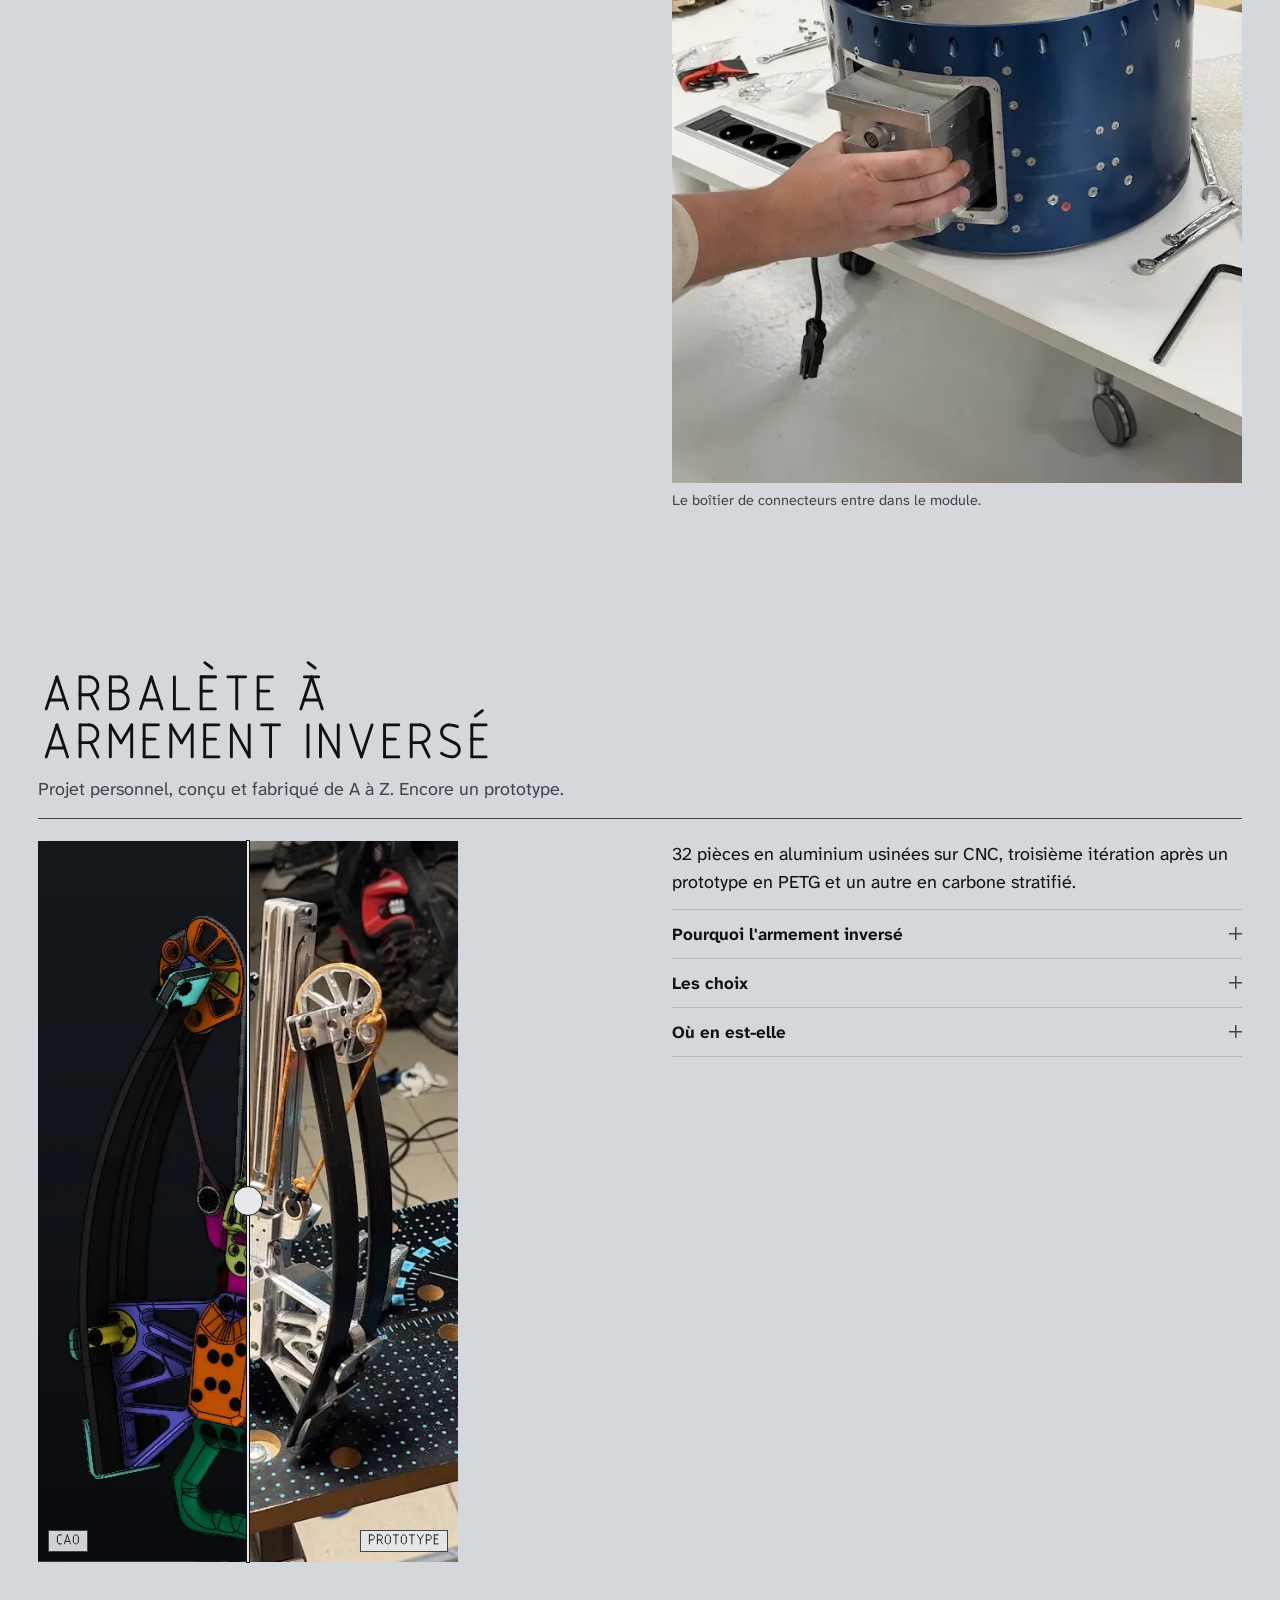
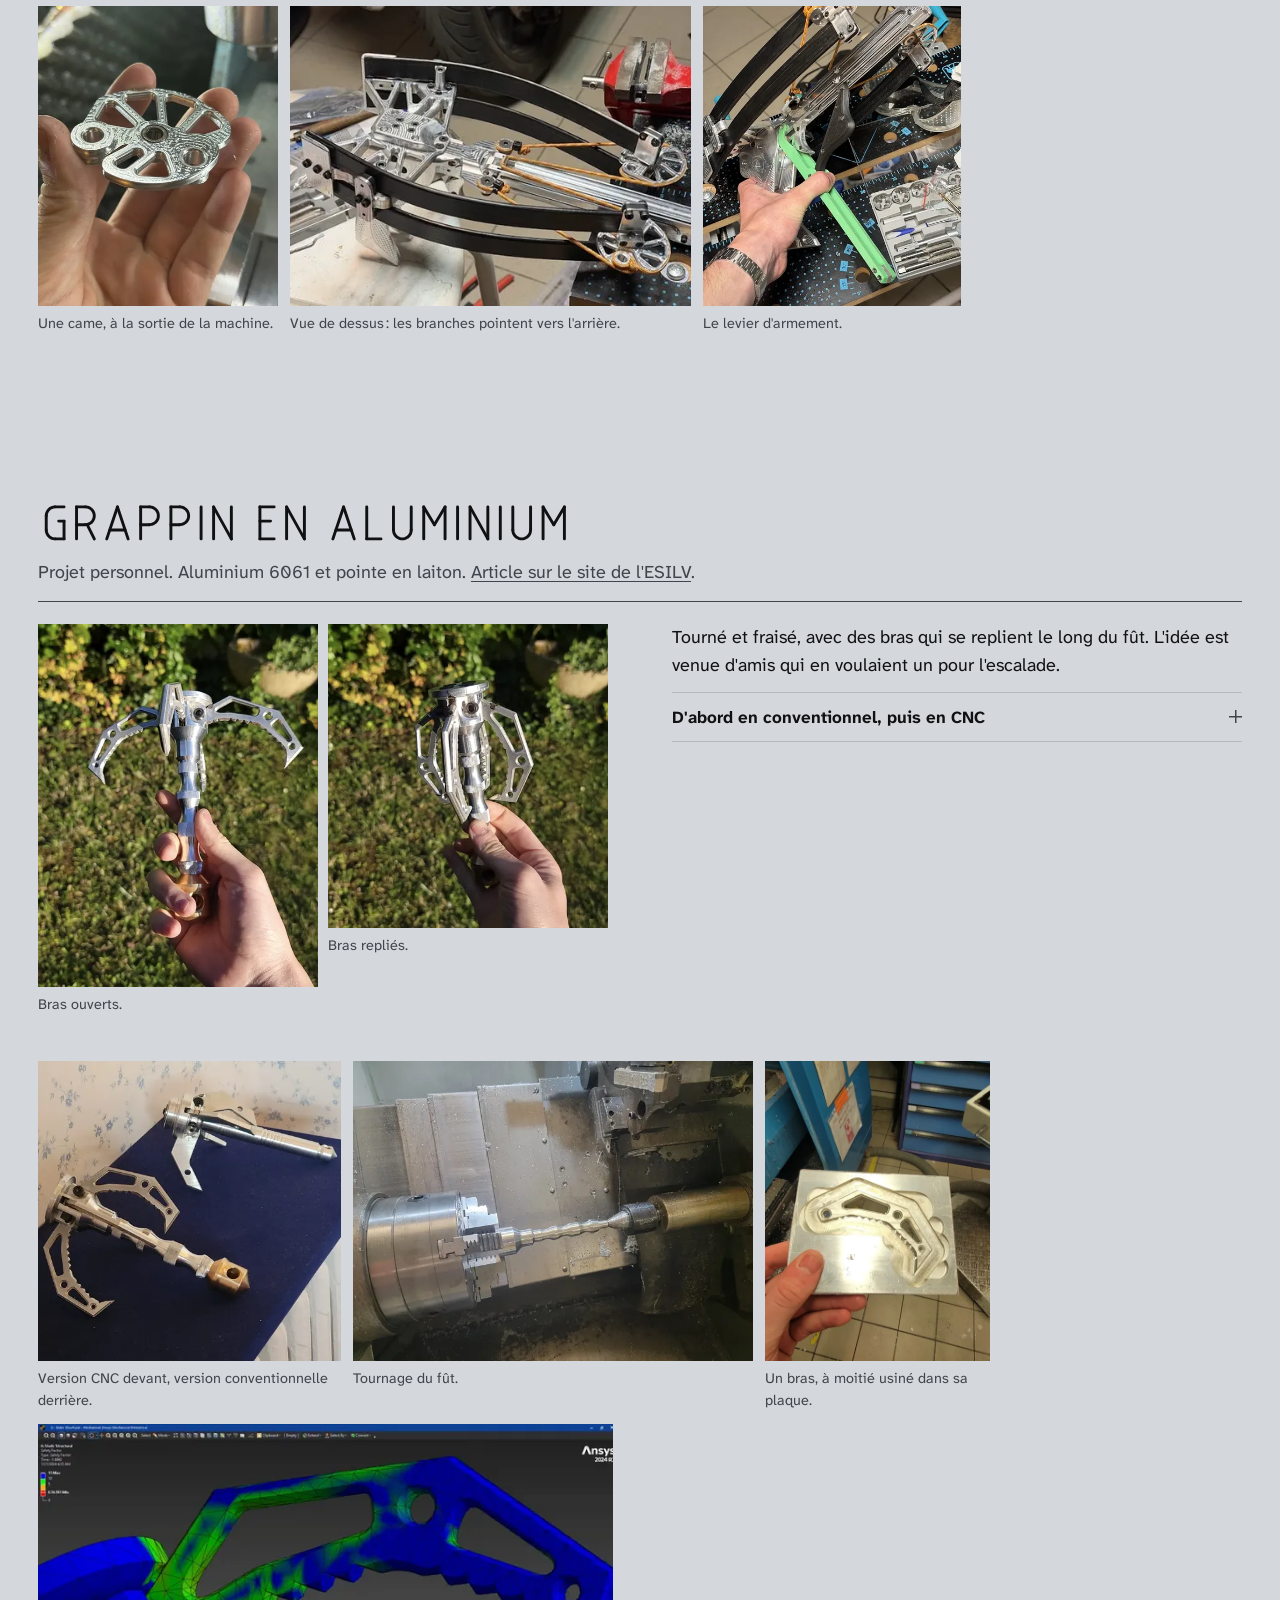
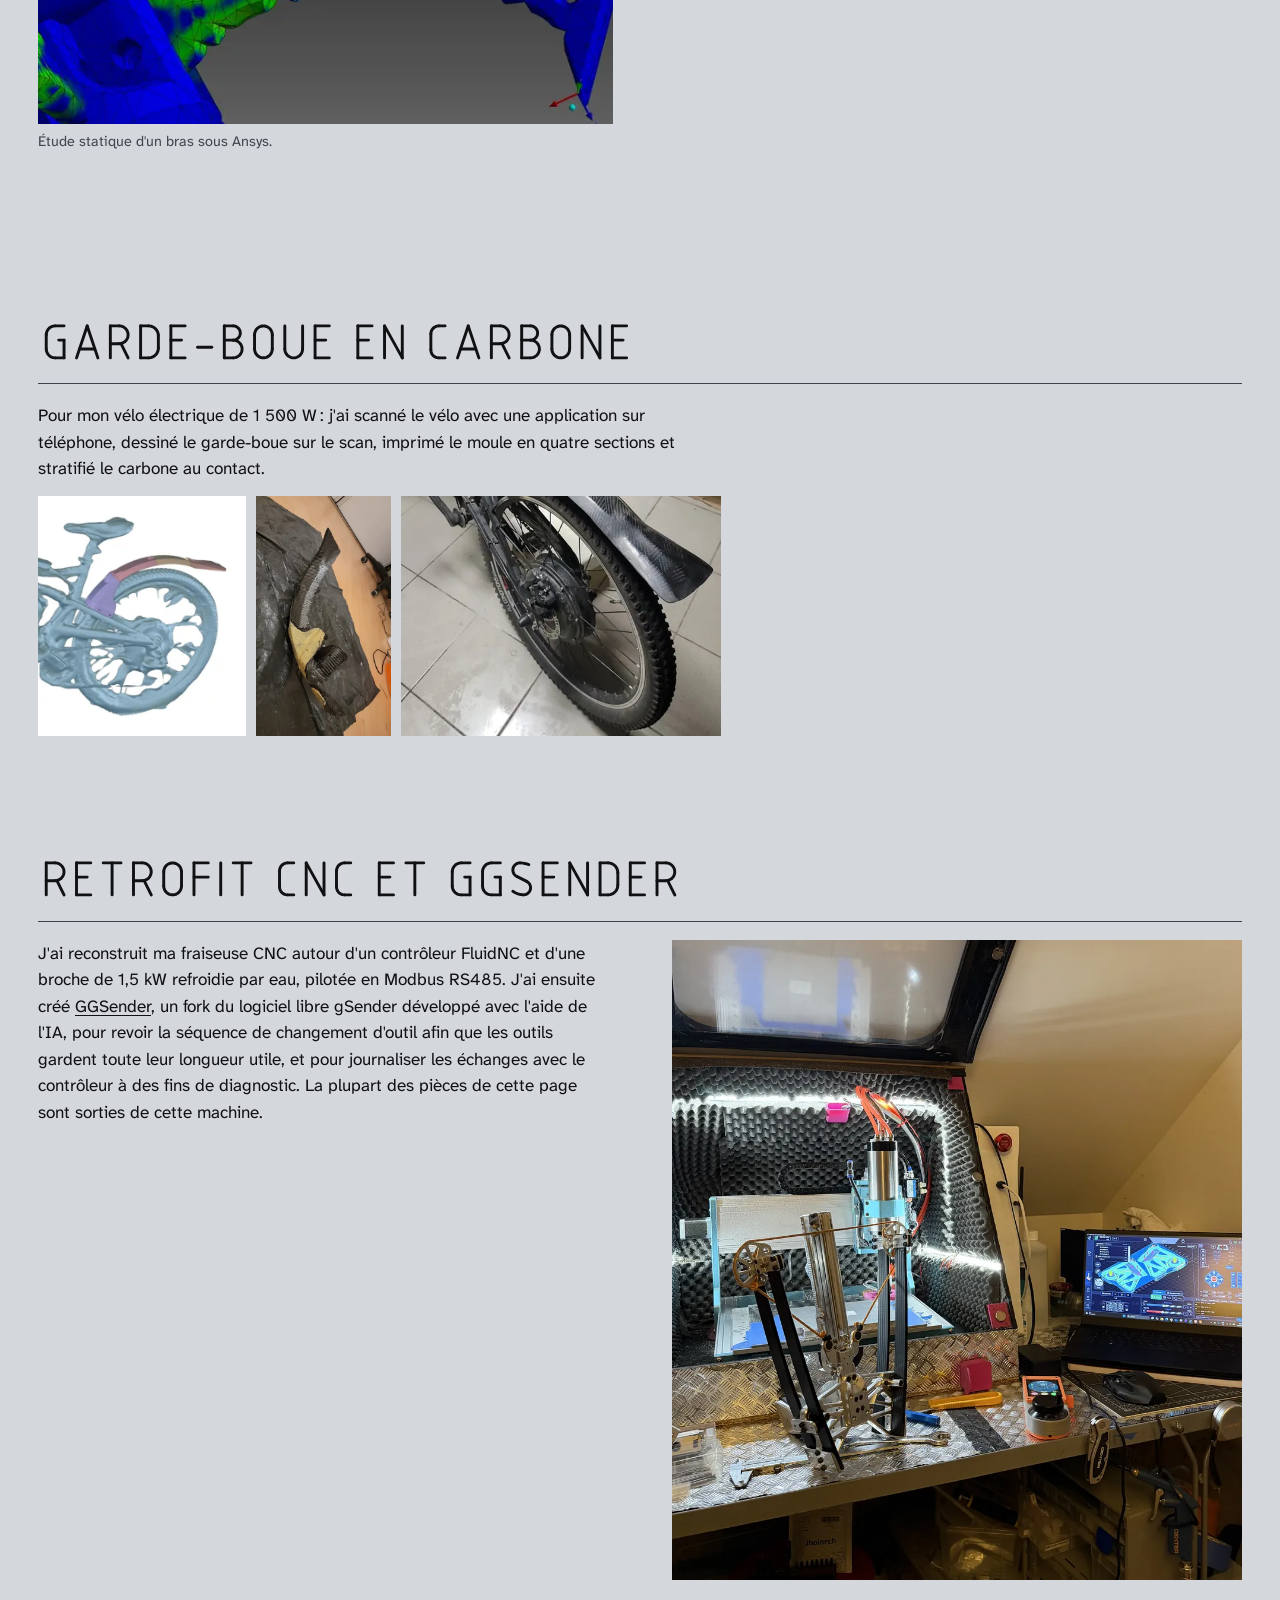
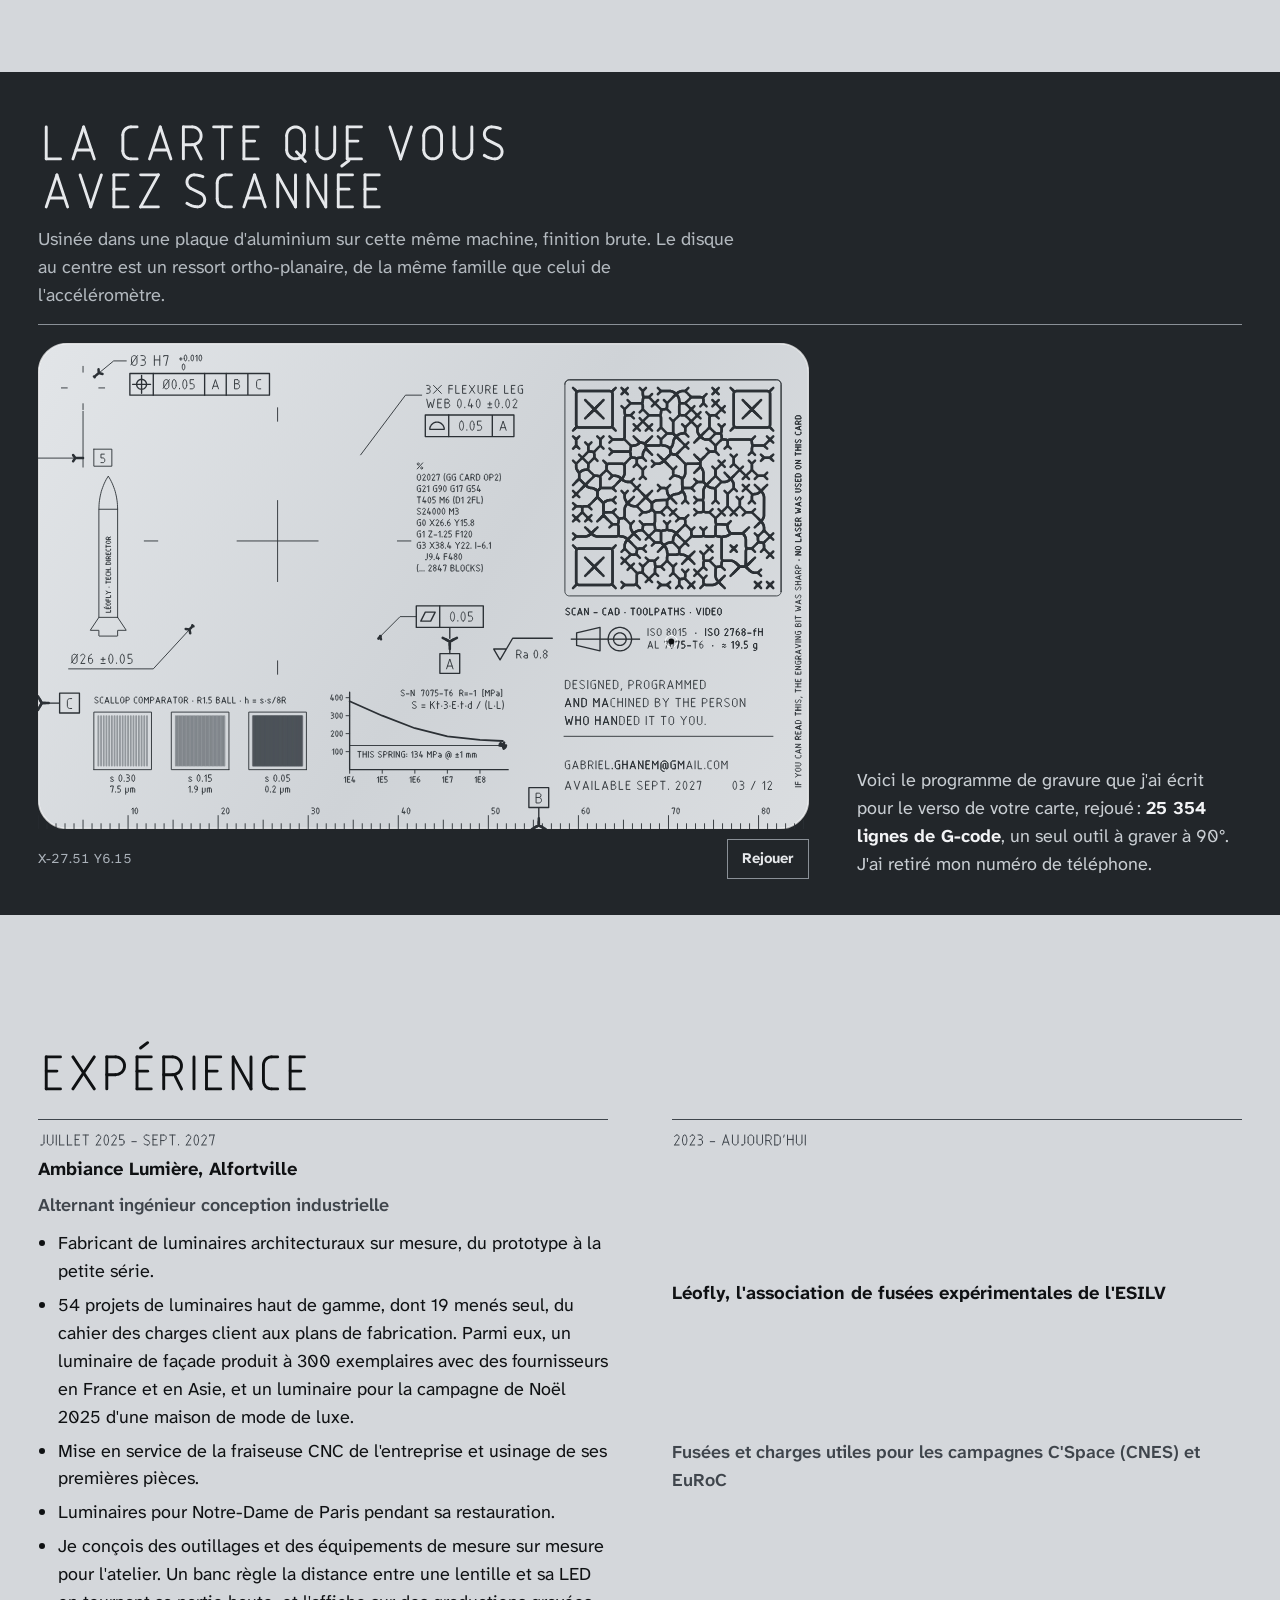
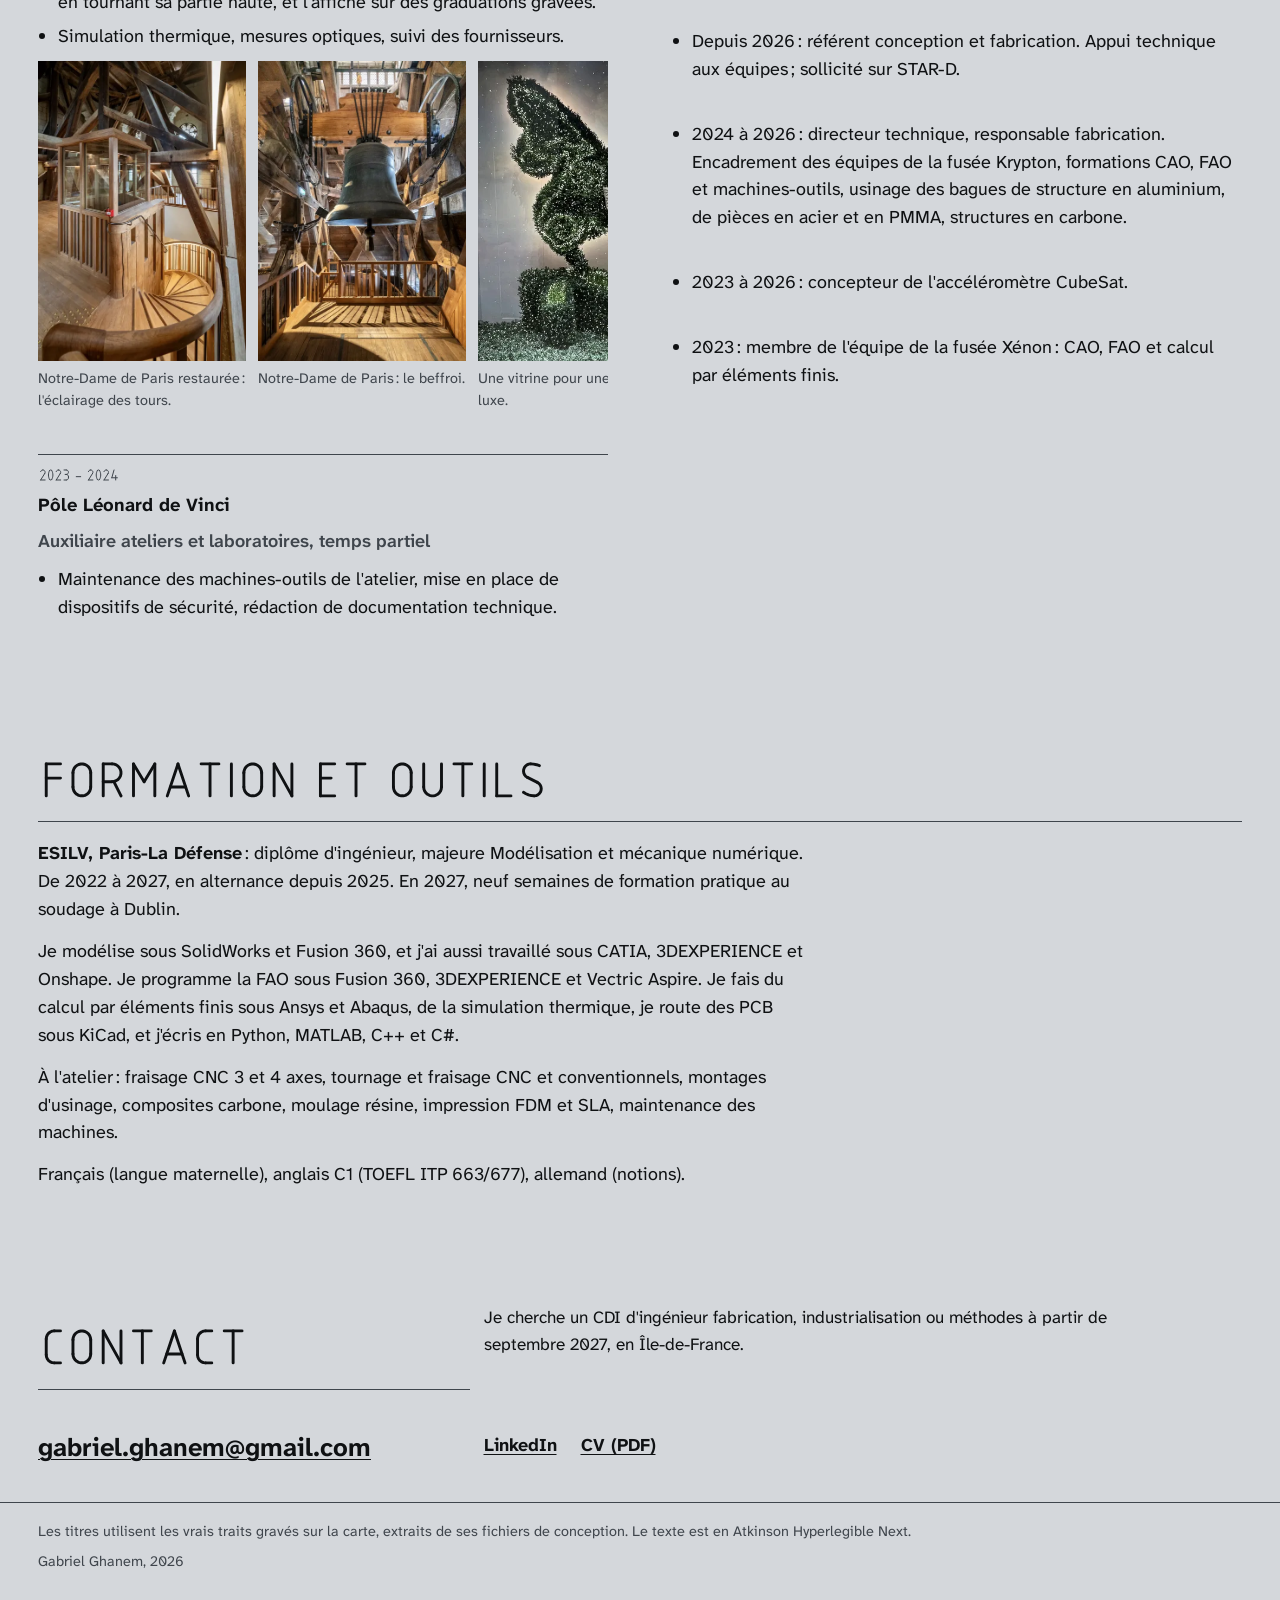
==== commit 5a2b0bef: "Copy in Gabriel's own voice: Tupperware, plain words, his jokes - CubeSat, STAR-D, crossbow, hook, c" ====
--- a/docs/fr/index.html
+++ b/docs/fr/index.html
@@ -57,17 +57,17 @@
         <span class="lbl"><span class="sr"></span><svg class="isocp " preserveAspectRatio="xMinYMid meet" viewBox="-0.88 -9.65 78.82 12.93" style="--h:1.4735;--ar:6.0963" aria-hidden="true" focusable="false"><g fill="none" stroke="currentColor" stroke-width="0.877" stroke-linecap="round" stroke-linejoin="round"><path d="M1.46,0.00L1.46,-8.77"/><path d="M5.47,-5.07L8.19,-3.71"/><path d="M8.78,-8.29L7.99,-8.55L7.17,-8.71L6.34,-8.77"/><path d="M6.34,-8.77L5.82,-8.71L5.35,-8.50L4.94,-8.18L4.63,-7.75L4.45,-7.27L4.40,-6.75L4.48,-6.24L4.70,-5.77L5.03,-5.36L5.47,-5.07"/><path d="M7.31,0.00L7.83,-0.07L8.32,-0.28L8.72,-0.60L9.03,-1.02L9.21,-1.50L9.27,-2.02L9.18,-2.54L8.96,-3.01L8.62,-3.41L8.19,-3.71"/><path d="M4.39,-0.97L5.06,-0.58L5.78,-0.28L6.54,-0.09L7.31,0.00"/><path d="M12.19,-2.44L12.19,-6.34"/><path d="M17.07,-6.34L17.07,-2.44"/><path d="M17.07,-6.34L16.99,-6.92L16.79,-7.47L16.45,-7.95L16.01,-8.34L15.49,-8.62L14.92,-8.75L14.33,-8.75L13.76,-8.62L13.24,-8.34L12.80,-7.95L12.47,-7.47L12.26,-6.92L12.19,-6.34"/><path d="M12.19,-2.44L12.26,-1.86L12.47,-1.30L12.80,-0.82L13.24,-0.43L13.76,-0.15L14.33,-0.02L14.92,-0.02L15.49,-0.15L16.01,-0.43L16.45,-0.82L16.79,-1.30L16.99,-1.86L17.07,-2.44"/><path d="M25.84,0.00L25.84,-8.77"/><path d="M25.84,-8.77L23.89,-6.83"/><path d="M29.75,-8.29L29.32,-7.37L29.01,-6.40L28.83,-5.40L28.76,-4.38L28.83,-3.37L29.01,-2.37L29.32,-1.41L29.75,-0.49"/><path d="M31.69,-8.29L31.43,-8.55L31.09,-8.72L30.72,-8.78L30.35,-8.72L30.02,-8.55L29.75,-8.29"/><path d="M31.69,-0.49L32.12,-1.41L32.43,-2.37L32.61,-3.37L32.68,-4.38L32.61,-5.40L32.43,-6.40L32.12,-7.37L31.69,-8.29"/><path d="M29.75,-0.49L30.02,-0.22L30.35,-0.05L30.72,0.00L31.09,-0.05L31.43,-0.22L31.69,-0.49"/><path d="M35.60,0.00L37.55,0.00"/><path d="M39.50,-1.95L39.50,-2.92"/><path d="M37.55,-4.88L35.60,-4.88"/><path d="M35.60,-4.88L35.60,-8.78"/><path d="M35.60,-8.78L39.01,-8.78"/><path d="M37.55,0.00L38.06,-0.07L38.53,-0.26L38.94,-0.57L39.25,-0.97L39.44,-1.44L39.50,-1.95"/><path d="M39.50,-2.92L39.44,-3.43L39.25,-3.90L38.94,-4.31L38.53,-4.62L38.06,-4.81L37.55,-4.88"/><path d="M44.38,0.00L46.33,-8.78"/><path d="M46.33,-8.78L42.43,-8.78"/><path d="M42.43,-8.78L42.43,-7.80"/><path d="M53.17,-4.15L53.17,-6.83"/><path d="M49.26,-6.83L49.26,-5.86"/><path d="M51.22,-3.91L53.17,-3.91"/><path d="M50.20,0.00L50.91,-0.32L51.55,-0.76L52.11,-1.29L52.56,-1.93L52.89,-2.62L53.10,-3.37L53.17,-4.15"/><path d="M53.17,-6.83L53.09,-7.38L52.86,-7.89L52.49,-8.30L52.02,-8.60L51.49,-8.76L50.93,-8.76L50.40,-8.60L49.93,-8.30L49.57,-7.89L49.34,-7.38L49.26,-6.83"/><path d="M49.26,-5.86L49.33,-5.35L49.52,-4.88L49.83,-4.47L50.23,-4.16L50.70,-3.97L51.22,-3.91"/><path d="M56.10,-2.93L60.00,-2.93"/><path d="M62.93,0.00L62.93,-8.77"/><path d="M62.93,-8.77L67.80,0.00"/><path d="M67.80,0.00L67.80,-8.77"/><path d="M70.73,0.00L70.73,-8.77"/><path d="M70.73,-8.77L73.17,-8.77"/><path d="M73.17,-3.90L70.73,-3.90"/><path d="M73.65,-3.90L75.60,0.00"/><path d="M73.17,-3.90L73.75,-3.97L74.30,-4.18L74.78,-4.51L75.17,-4.95L75.44,-5.47L75.58,-6.04L75.58,-6.63L75.44,-7.20L75.17,-7.72L74.78,-8.16L74.30,-8.50L73.75,-8.70L73.17,-8.77"/></g></svg></span>
         <span class="ra"><svg width="30" height="18" viewBox="0 0 30 18" aria-hidden="true"><path d="M1,9 L5,17 L13,1 H29" stroke="#3f454c" stroke-width="1.5" fill="none"/></svg><span class="sr"></span><svg class="isocp " preserveAspectRatio="xMinYMid meet" viewBox="-0.88 -9.65 37.35 12.93" style="--h:1.4735;--ar:2.8887" aria-hidden="true" focusable="false"><g fill="none" stroke="currentColor" stroke-width="0.877" stroke-linecap="round" stroke-linejoin="round"><path d="M1.46,0.00L1.46,-8.77"/><path d="M1.46,-8.77L3.90,-8.77"/><path d="M3.90,-3.90L1.46,-3.90"/><path d="M4.39,-3.90L6.34,0.00"/><path d="M3.90,-3.90L4.48,-3.97L5.03,-4.18L5.51,-4.51L5.90,-4.95L6.18,-5.47L6.32,-6.04L6.32,-6.63L6.18,-7.20L5.90,-7.72L5.51,-8.16L5.03,-8.50L4.48,-8.70L3.90,-8.77"/><path d="M9.76,-5.85L11.46,-5.85"/><path d="M13.17,-4.14L13.17,0.00"/><path d="M13.17,0.00L10.73,0.00"/><path d="M10.73,-2.93L13.17,-2.93"/><path d="M13.17,-4.14L13.11,-4.58L12.93,-5.00L12.66,-5.35L12.31,-5.62L11.90,-5.79L11.46,-5.85"/><path d="M10.73,-2.93L10.28,-2.85L9.87,-2.65L9.54,-2.32L9.33,-1.92L9.26,-1.47L9.33,-1.01L9.54,-0.60L9.87,-0.28L10.28,-0.07L10.73,0.00"/><path d="M20.98,-8.29L20.55,-7.37L20.24,-6.40L20.06,-5.40L19.99,-4.38L20.06,-3.37L20.24,-2.37L20.55,-1.41L20.98,-0.49"/><path d="M22.92,-8.29L22.65,-8.55L22.32,-8.72L21.95,-8.78L21.58,-8.72L21.24,-8.55L20.98,-8.29"/><path d="M22.92,-0.49L23.35,-1.41L23.66,-2.37L23.84,-3.37L23.91,-4.38L23.84,-5.40L23.66,-6.40L23.35,-7.37L22.92,-8.29"/><path d="M20.98,-0.49L21.24,-0.22L21.58,-0.05L21.95,0.00L22.32,-0.05L22.65,-0.22L22.92,-0.49"/><path d="M26.83,1.95L27.31,0.00"/><path d="M34.13,-2.93L34.13,-1.95"/><path d="M30.23,-1.95L30.23,-2.93"/><path d="M34.13,-6.83L34.05,-7.38L33.82,-7.88L33.46,-8.30L32.99,-8.60L32.45,-8.75L31.91,-8.75L31.37,-8.60L30.90,-8.30L30.54,-7.88L30.31,-7.38L30.23,-6.83L30.31,-6.28L30.54,-5.77L30.90,-5.35L31.37,-5.06L31.91,-4.89L32.45,-4.89L32.99,-5.06L33.46,-5.35L33.82,-5.77L34.05,-6.28L34.13,-6.83"/><path d="M34.13,-2.93L34.05,-3.48L33.82,-3.98L33.46,-4.40L32.99,-4.70L32.45,-4.85L31.91,-4.85L31.37,-4.70L30.90,-4.40L30.54,-3.98L30.31,-3.48L30.23,-2.93"/><path d="M30.23,-1.95L30.31,-1.40L30.54,-0.90L30.90,-0.47L31.37,-0.17L31.91,-0.02L32.45,-0.02L32.99,-0.17L33.46,-0.47L33.82,-0.90L34.05,-1.40L34.13,-1.95"/></g></svg></span>
       </div>
-      <figcaption>Le ressort en POM-C sur le bloc où j'ai fait un essai d'usinage de son contour. Les 0,02 mm sont un parallélisme contrôlé ressort maintenu à plat : un disque plastique de 0,7 mm se voile dès qu'il est libre, et un contrôle à l'état libre rejetterait des pièces bonnes.</figcaption>
+      <figcaption>Le ressort en POM-C sur le bloc où j'ai fait un essai d'usinage de son contour. Les 0,02 mm sont un parallélisme contrôlé ressort maintenu à plat : un disque plastique de 0,7 mm se voile dès qu'on le lâche, donc le contrôler libre ferait rejeter des pièces bonnes.</figcaption>
     </figure>
     
-<details><summary><h3>Le point de départ</h3></summary><div class="fold"><p>En 2023, l'association voulait un accéléromètre laser. Je me suis renseigné sur leur fonctionnement, j'ai estimé que ce serait trop compliqué à fabriquer nous-mêmes, et j'ai proposé à la place un aimant sur un ressort, lu par un capteur à effet Hall. Je connaissais ces capteurs pour avoir réparé l'accélérateur de ma trottinette électrique.</p></div></details>
-<details><summary><h3>Le principe</h3></summary><div class="fold"><p>Un aimant est monté sur un ressort ortho-planaire : un disque plat découpé de fentes en spirale, dont le centre monte et descend sans tourner. Quand la fusée accélère, l'aimant se déplace. Deux capteurs à effet Hall, un de chaque côté, lisent la variation du champ, et un modèle transforme les deux signaux en accélération. Le ressort baigne dans l'huile, pour que l'aimant s'arrête vite au lieu d'osciller après chaque choc.</p></div></details>
-<details><summary><h3>D'une lamelle de PLA au ressort ortho-planaire</h3></summary><div class="fold"><p>Le premier ressort était une fine lamelle de PLA imprimée qui fléchissait sous l'aimant. Un autre étudiant m'a orienté vers les ressorts ortho-planaires, dont les bras en spirale gardent le centre dans l'axe. J'en ai imprimé un, puis le ressort final a été usiné en POM-C.</p></div></details>
-<details><summary><h3>Lire le ressort à l'envers</h3></summary><div class="fold"><p>Si le ressort reste immobile à un déplacement donné, l'accélération s'en déduit directement. Le mien rebondissait : la mesure à un instant dépend de l'inertie de l'aimant et de tout ce qui s'est passé juste avant. Je suivais alors le cours d'automatismes et asservissements, et les transformées de Laplace me semblaient sans rapport avec ce que je savais construire. Puis le déclic : c'est un asservissement à l'envers. Un PID pilote une entrée pour obtenir la sortie voulue ; ici, je ne vois que la sortie qui oscille et je dois remonter à l'entrée qui l'a causée. Le cours a pris son sens à partir de là.</p></div></details>
-<details><summary><h3>Ce qui n'a pas marché</h3></summary><div class="fold"><p>En pratique, l'inversion n'était pas propre. Il suffisait de tenir le prototype pour qu'il vibre et entre en résonance, et le signal était trop complexe pour être inversé de façon fiable. Si le passé pèse trop sur la mesure, il faut qu'il s'efface plus vite : amortir la masse. Le ressort était assez sensible pour en sacrifier un peu. Après quelques essais d'amortissement ratés, j'ai acheté une boîte en plastique et une bouteille d'huile végétale, et j'y ai plongé le ressort. On m'a pris pour un fou, jusqu'à ce que le signal, traité sous MATLAB et Simulink, ressemble à celui d'un capteur du commerce.</p>
-<p>L'huile a apporté son propre problème : elle remontait le long des câbles de l'Arduino par capillarité. La version finale remplace les fils volants par des PCB sur mesure, le châssis imprimé par un châssis en aluminium fraisé, et la boîte par un réservoir en PMMA usiné.</p></div></details>
-<details><summary><h3>L'étalonnage</h3></summary><div class="fold"><p>Les coefficients que j'avais tirés de mesures sur les pièces ne donnaient rien d'exploitable. Un outil d'identification de modèle, si : j'ai calé le modèle sur des enregistrements réels. Secoué à côté d'un accéléromètre du commerce, il suit maintenant la référence avec une erreur RMS de 2 %, 5 % au pire, sur une étendue de ±17 g. La fusée culmine vers 15 g.</p></div></details>
-<details><summary><h3>Les choix</h3></summary><div class="fold"><p><b>Le matériau du ressort.</b> Le ressort final est usiné en POM-C, épaisseur 0,7 mm, réalisé avec PBMC comme partenaire. Le POM-C flue moins sous charge constante, résiste mieux aux flexions répétées et ne craint pas l'huile, alors que le polycarbonate a tendance à fissurer sous contrainte au contact de nombreuses huiles. Une pièce usinée est aussi homogène, alors qu'une pièce imprimée a des couches qui jouent le rôle d'entailles.</p>
+<details><summary><h3>Le point de départ</h3></summary><div class="fold"><p>En 2023, l'association voulait faire un accéléromètre laser. Je me suis renseigné sur leur fonctionnement et j'ai dit que ce serait beaucoup trop compliqué pour nous, mais qu'on pouvait sûrement en faire un avec un aimant, un ressort et un capteur à effet Hall. Je connaissais ces capteurs parce que je venais de réparer l'accélérateur de ma trottinette électrique.</p></div></details>
+<details><summary><h3>Le principe</h3></summary><div class="fold"><p>Un aimant est monté sur un ressort ortho-planaire : un disque plat découpé de fentes en spirale, dont le centre monte et descend sans tourner. Quand la fusée accélère, l'aimant se déplace. Deux capteurs à effet Hall, un de chaque côté, lisent la variation du champ, et un modèle transforme les deux signaux en accélération. Le ressort baigne dans l'huile, pour que l'aimant se stabilise vite au lieu de vibrer après chaque choc.</p></div></details>
+<details><summary><h3>D'une lamelle de PLA au ressort ortho-planaire</h3></summary><div class="fold"><p>Mon premier ressort, c'était juste une fine lamelle de PLA imprimée qui pliait sous l'aimant. Un autre étudiant m'a conseillé de regarder les ressorts ortho-planaires, alors j'en ai imprimé un. Le ressort final est usiné en POM-C.</p></div></details>
+<details><summary><h3>Lire le ressort à l'envers</h3></summary><div class="fold"><p>Si le ressort reste immobile à un déplacement donné, l'accélération se calcule facilement. Le mien rebondissait dans tous les sens : chaque mesure dépendait de l'inertie de l'aimant et de tout ce qui venait de se passer. En même temps, je suivais le cours d'automatismes et asservissements, et honnêtement je ne voyais pas le lien entre les transformées de Laplace et quoi que ce soit de concret. Puis le déclic : c'était un asservissement à l'envers. Un PID pilote une entrée pour obtenir la sortie voulue ; moi, je n'avais que la sortie qui oscille et je devais remonter à l'entrée qui l'avait causée. Inutile de dire que j'ai validé le cours.</p></div></details>
+<details><summary><h3>Ce qui n'a pas marché</h3></summary><div class="fold"><p>En pratique, ce n'était pas propre. Rien qu'en tenant le prototype dans la main, il vibrait et entrait en résonance, et le signal était trop chaotique pour remonter à l'accélération. Plus les anciens rebonds se mélangent à la mesure, pire c'est, donc il fallait qu'ils s'éteignent plus vite : amortir la masse. Le ressort était assez sensible pour que je puisse en perdre un peu. Après quelques essais d'amortissement ratés, j'ai acheté un Tupperware et une bouteille d'huile végétale, et j'ai plongé le ressort dedans. Tout le monde m'a pris pour un fou, jusqu'à ce que le signal, nettoyé sous MATLAB et Simulink, ressemble à celui d'un capteur du commerce.</p>
+<p>Ensuite, l'huile a trouvé un autre moyen de poser problème : elle remontait le long des fils de l'Arduino par capillarité. Dans la version finale, les fils volants sont devenus des PCB sur mesure, le châssis imprimé un châssis en aluminium fraisé, et le Tupperware un réservoir en PMMA usiné.</p></div></details>
+<details><summary><h3>L'étalonnage</h3></summary><div class="fold"><p>Les coefficients que j'avais calculés à partir des mesures des pièces ne donnaient rien d'exploitable. J'ai donc calé le modèle directement sur des enregistrements réels, et là, ça a marché. Secoué à côté d'un accéléromètre du commerce, il le suit à 2 % RMS près, 5 % au pire, sur ±17 g. La fusée monte à environ 15 g.</p></div></details>
+<details><summary><h3>Les choix</h3></summary><div class="fold"><p><b>Le matériau du ressort.</b> Le ressort final est usiné en POM-C, épaisseur 0,7 mm, réalisé avec PBMC, l'un des partenaires de l'association. Le POM-C flue moins sous charge constante, résiste mieux aux flexions répétées et ne craint pas l'huile, alors que le polycarbonate a tendance à fissurer sous contrainte au contact de nombreuses huiles. Une pièce usinée est aussi homogène, alors qu'une pièce imprimée a des couches qui jouent le rôle d'entailles.</p>
 <p><b>Des tolérances issues de la simulation.</b> J'ai mené une étude Ansys paramétrique des défauts de fabrication pour voir de combien ils décalent la réponse du ressort, et j'en ai tiré deux spécifications : un parallélisme de 0,02 mm entre les faces, mesuré ressort maintenu à plat, et un Ra de 0,8 µm.</p>
 <p><b>Le boîtier.</b> Entièrement en aluminium usiné. Le réservoir d'huile est usiné dans du PMMA pour garder le ressort visible, et les joints sont imprimés en TPU 60A.</p></div></details>
 <details><summary><h3>Mon rôle</h3></summary><div class="fold"><p>J'ai conçu la mécanique et le modèle mathématique, routé l'un des trois PCB sous KiCad, écrit le traitement du signal, fait les calculs par éléments finis et usiné les pièces. Julien Finkler a conçu les deux autres PCB.</p></div></details>
@@ -83,15 +83,15 @@
   <div class="head"><h2 id="h-stard"><span class="sr">STAR-D, REXUS</span><svg class="isocp " preserveAspectRatio="xMinYMid meet" viewBox="-0.80 -9.57 109.04 12.77" style="--h:1.4554;--ar:8.5390" aria-hidden="true" focusable="false"><g fill="none" stroke="currentColor" stroke-width="0.798" stroke-linecap="round" stroke-linejoin="round"><path d="M2.54,-5.07L5.27,-3.71"/><path d="M5.85,-8.29L5.06,-8.55L4.25,-8.71L3.42,-8.77"/><path d="M3.42,-8.77L2.90,-8.71L2.42,-8.50L2.01,-8.18L1.70,-7.75L1.52,-7.27L1.47,-6.75L1.56,-6.24L1.77,-5.77L2.11,-5.36L2.54,-5.07"/><path d="M4.39,0.00L4.91,-0.07L5.39,-0.28L5.79,-0.60L6.10,-1.02L6.29,-1.50L6.34,-2.02L6.26,-2.54L6.04,-3.01L5.70,-3.41L5.27,-3.71"/><path d="M1.46,-0.97L2.14,-0.58L2.86,-0.28L3.62,-0.09L4.39,0.00"/><path d="M12.21,0.00L12.21,-8.77"/><path d="M9.77,-8.77L14.64,-8.77"/><path d="M18.07,0.00L20.99,-8.77"/><path d="M20.99,-8.77L23.92,0.00"/><path d="M23.07,-2.44L18.92,-2.44"/><path d="M27.34,0.00L27.34,-8.77"/><path d="M27.34,-8.77L29.78,-8.77"/><path d="M29.78,-3.90L27.34,-3.90"/><path d="M30.27,-3.90L32.22,0.00"/><path d="M29.78,-3.90L30.37,-3.97L30.92,-4.18L31.40,-4.51L31.79,-4.95L32.06,-5.47L32.20,-6.04L32.20,-6.63L32.06,-7.20L31.79,-7.72L31.40,-8.16L30.92,-8.50L30.37,-8.70L29.78,-8.77"/><path d="M35.64,-2.93L39.55,-2.93"/><path d="M42.97,0.00L45.17,0.00"/><path d="M47.85,-2.68L47.85,-6.10"/><path d="M45.17,-8.77L42.97,-8.77"/><path d="M42.97,-8.77L42.97,0.00"/><path d="M45.17,0.00L45.77,-0.07L46.32,-0.27L46.83,-0.59L47.26,-1.01L47.59,-1.52L47.78,-2.08L47.85,-2.68"/><path d="M47.85,-6.10L47.78,-6.69L47.59,-7.26L47.26,-7.76L46.83,-8.19L46.32,-8.51L45.77,-8.71L45.17,-8.77"/><path d="M55.67,0.00L59.57,-8.77"/><path d="M67.40,0.00L67.40,-8.77"/><path d="M67.40,-8.77L69.84,-8.77"/><path d="M69.84,-3.90L67.40,-3.90"/><path d="M70.33,-3.90L72.28,0.00"/><path d="M69.84,-3.90L70.42,-3.97L70.97,-4.18L71.45,-4.51L71.84,-4.95L72.12,-5.47L72.26,-6.04L72.26,-6.63L72.12,-7.20L71.84,-7.72L71.45,-8.16L70.97,-8.50L70.42,-8.70L69.84,-8.77"/><path d="M79.60,0.00L75.70,0.00"/><path d="M75.70,0.00L75.70,-8.77"/><path d="M75.70,-8.77L79.60,-8.77"/><path d="M78.63,-4.88L75.70,-4.88"/><path d="M83.02,-8.78L88.87,0.00"/><path d="M88.87,-8.78L83.02,0.00"/><path d="M92.30,-8.77L92.30,-2.44"/><path d="M97.17,-2.44L97.17,-8.77"/><path d="M92.30,-2.44L92.36,-1.85L92.57,-1.30L92.90,-0.82L93.35,-0.43L93.87,-0.16L94.44,-0.01L95.03,-0.01L95.60,-0.16L96.12,-0.43L96.55,-0.82L96.89,-1.30L97.10,-1.85L97.17,-2.44"/><path d="M101.68,-5.07L104.40,-3.71"/><path d="M104.99,-8.29L104.20,-8.55L103.38,-8.71L102.55,-8.77"/><path d="M102.55,-8.77L102.03,-8.71L101.56,-8.50L101.15,-8.18L100.84,-7.75L100.66,-7.27L100.61,-6.75L100.69,-6.24L100.91,-5.77L101.24,-5.36L101.68,-5.07"/><path d="M103.52,0.00L104.04,-0.07L104.53,-0.28L104.93,-0.60L105.24,-1.02L105.42,-1.50L105.48,-2.02L105.39,-2.54L105.17,-3.01L104.83,-3.41L104.40,-3.71"/><path d="M100.60,-0.97L101.27,-0.58L101.99,-0.28L102.75,-0.09L103.52,0.00"/></g></svg></h2><p class="ctx">De l'usinage pour l'expérience d'une autre équipe, sur la fusée-sonde REXUS 38. Rôle d'appui.</p></div>
   <div class="prose">
 <details><summary><h3>L'expérience</h3></summary><div class="fold"><p>STAR-D (Space Test of Amoeba Response: Dictyostelium) utilise l'amibe <i>Dictyostelium discoideum</i> pour étudier l'effet de la gravité réduite sur les premières étapes de la réponse immunitaire, et pour savoir si cet organisme pourrait remplacer les cellules immunitaires humaines dans de futures expériences spatiales. C'est un laboratoire entièrement autonome à bord de REXUS 38, du lancement à la récupération, avec un lancement prévu en mars 2027. L'équipe réunit l'ESILV, AgroParisTech, l'université de Newcastle et l'université de Vienne.</p></div></details>
-<details><summary><h3>Ce que j'ai fait</h3></summary><div class="fold"><p>Je ne faisais pas partie de l'équipe : elle m'a sollicité pour l'usinage et la conception pour la fabrication.</p>
+<details><summary><h3>Ce que j'ai fait</h3></summary><div class="fold"><p>Je ne faisais pas partie de l'équipe. Ils sont venus me chercher pour l'usinage et pour rendre leurs pièces plus faciles à fabriquer.</p>
 <ul>
-<li>Usiné le réservoir en aluminium du fluide à changement de phase, et imprimé ses joints en TPU 60A, faute de joint catalogue à la bonne forme.</li>
+<li>Usiné le réservoir en aluminium du fluide à changement de phase, et imprimé ses joints en TPU 60A, faute de joint du commerce à la bonne forme.</li>
 <li>Participé à la définition des tolérances d'étanchéité et des états de surface.</li>
 <li>Repris une partie de la CAO pour la fabrication, afin de réduire le coût des pièces sous-traitées chez JLCCNC.</li>
 <li>Réalisé une grande partie de la CAO et des plans du boîtier de connecteurs.</li>
 <li>Ajusté les rails et d'autres pièces pour un montage exact.</li>
 </ul>
-<p>L'expérience et sa science appartiennent à l'équipe STAR-D.</p></div></details>
+<p>C'est leur expérience ; j'ai aidé à la construire.</p></div></details>
 </div>
   <div class="media" style="margin-top:0"><figure><img src="../assets/img/stard-tank-709.webp" srcset="../assets/img/stard-tank-480.webp 480w, ../assets/img/stard-tank-709.webp 709w" sizes="(min-width: 1000px) 40vw, 100vw" width="709" height="945" alt="Deux demi-réservoirs en aluminium usinés, avec joints TPU imprimés et joints toriques, sur un plateau d&#x27;imprimante." loading="lazy" decoding="async"><figcaption>Les demi-réservoirs du fluide à changement de phase et leurs joints TPU imprimés.</figcaption></figure><figure><img src="../assets/img/stard-module-709.webp" srcset="../assets/img/stard-module-480.webp 480w, ../assets/img/stard-module-709.webp 709w" sizes="(min-width: 1000px) 40vw, 100vw" width="709" height="795" alt="Le module de l&#x27;expérience, un cylindre bleu, pendant le montage du boîtier de connecteurs." loading="lazy" decoding="async"><figcaption>Le boîtier de connecteurs entre dans le module.</figcaption></figure></div>
 </section>
@@ -110,9 +110,9 @@
 <details><summary><h3>Pourquoi l'armement inversé</h3></summary><div class="fold"><p>Sur une arbalète à armement inversé, les branches pointent vers le tireur : la corde parcourt une plus grande course pour la même largeur, et la masse se rapproche de la poignée. Les cames et le mécanisme d'armement deviennent plus difficiles à concevoir, et c'est justement ce qui m'intéressait.</p></div></details>
 <details><summary><h3>Les choix</h3></summary><div class="fold"><p><b>Un seul modèle pilote tout.</b> L'assemblage SolidWorks est piloté par un fichier d'équations partagé : changer une cote met à jour toutes les pièces qui en dépendent.</p>
 <p><b>Vérifier avant d'usiner l'aluminium.</b> Chaque nouvelle géométrie a été testée en POM-C ou imprimée en 3D avant l'usinage. Les branches sont en fibre de verre, prototypées en POM.</p>
-<p><b>Un simulateur du mécanisme d'armement.</b> Je l'ai développé avec l'aide de l'IA : je modifie en direct la forme et la position des pièces, la cinématique se recalcule instantanément, et je teste des idées sans repasser par la CAO.</p>
+<p><b>Un simulateur du mécanisme d'armement.</b> Je l'ai développé avec l'aide de l'IA : je modifie en direct la forme et la position des pièces, la cinématique se met à jour instantanément, et je teste des idées sans retourner dans la CAO.</p>
 <p><b>L'usinage.</b> 32 pièces en aluminium 6061, 7075 et 5052, assemblées par 120 éléments de visserie. Parcours adaptatifs, montages multi-opérations, lubrification MQL.</p></div></details>
-<details><summary><h3>Où en est-elle</h3></summary><div class="fold"><p>Puissance et vitesse des traits viendront avec les essais.</p></div></details>
+<details><summary><h3>Où en est-elle</h3></summary><div class="fold"><p>Pas encore de chiffres de puissance ni de vitesse : ça viendra avec les essais.</p></div></details>
 </div>
   <div class="media" style="grid-column:1/-1"><div class="strip" tabindex="0" role="group" aria-label="Photos"><figure><img src="../assets/img/crossbow-cam-709.webp" srcset="../assets/img/crossbow-cam-480.webp 480w, ../assets/img/crossbow-cam-709.webp 709w" sizes="240px" width="709" height="885" alt="Une came en aluminium usinée, avec son roulement, tenue dans la main." loading="lazy" decoding="async"><figcaption>Une came, à la sortie de la machine.</figcaption></figure><figure><img src="../assets/img/crossbow-top-709.webp" srcset="../assets/img/crossbow-top-480.webp 480w, ../assets/img/crossbow-top-709.webp 709w" sizes="401px" width="709" height="530" alt="Le prototype vu de dessus sur l&#x27;établi." loading="lazy" decoding="async"><figcaption>Vue de dessus : les branches pointent vers l'arrière.</figcaption></figure><figure><img src="../assets/img/crossbow-lever-709.webp" srcset="../assets/img/crossbow-lever-480.webp 480w, ../assets/img/crossbow-lever-709.webp 709w" sizes="258px" width="709" height="825" alt="Le levier d&#x27;armement vert imprimé, en cours d&#x27;utilisation." loading="lazy" decoding="async"><figcaption>Le levier d'armement.</figcaption></figure></div></div>
 </section>
@@ -122,7 +122,7 @@
   <div class="pair"><figure><img src="../assets/img/hook-deployed-960.webp" srcset="../assets/img/hook-deployed-480.webp 480w, ../assets/img/hook-deployed-960.webp 960w" sizes="(min-width: 1000px) 22vw, 46vw" width="960" height="1246" alt="Le grappin en aluminium tenu à la main, trois bras ouverts." loading="lazy" decoding="async"><figcaption>Bras ouverts.</figcaption></figure><figure><img src="../assets/img/hook-folded-960.webp" srcset="../assets/img/hook-folded-480.webp 480w, ../assets/img/hook-folded-960.webp 960w" sizes="(min-width: 1000px) 22vw, 46vw" width="960" height="1044" alt="Le grappin, bras repliés le long du fût." loading="lazy" decoding="async"><figcaption>Bras repliés.</figcaption></figure></div>
   <div class="prose">
 <p class="keep">Tourné et fraisé, avec des bras qui se replient le long du fût. L'idée est venue d'amis qui en voulaient un pour l'escalade.</p>
-<details><summary><h3>D'abord en conventionnel, puis en CNC</h3></summary><div class="fold"><p>J'ai fait la première version sur machines conventionnelles. Quand j'ai voulu des formes plus complexes, le professeur d'atelier m'a dit d'arrêter de passer des heures à faire à la main ce qu'une CNC fait mieux. Je l'ai donc redessiné pour la CNC et j'ai écrit la FAO moi-même : bras crantés, poignée moletée et pointe en laiton, choisie pour l'aspect et pour le poids qu'elle place en bas.</p>
+<details><summary><h3>D'abord en conventionnel, puis en CNC</h3></summary><div class="fold"><p>J'ai fait la première version sur machines conventionnelles. Quand j'ai voulu des formes plus complexes, le professeur d'atelier m'a dit d'arrêter de passer des heures à faire à la main ce qu'une CNC fait mieux. Je l'ai donc redessiné pour la CNC et j'ai écrit la FAO moi-même : bras crantés, poignée moletée et pointe en laiton, pour le look et pour le poids en bas.</p>
 <p>Tour et fraiseuse, CNC et conventionnels. Les bras sortent d'une plaque en parcours adaptatifs ; le fût est tourné entre pointes.</p></div></details>
 </div>
   <div class="media" style="grid-column:1/-1"><div class="strip" tabindex="0" role="group" aria-label="Photos"><figure><img src="../assets/img/hook-cnc-manual-955.webp" srcset="../assets/img/hook-cnc-manual-480.webp 480w, ../assets/img/hook-cnc-manual-955.webp 955w" sizes="303px" width="955" height="945" alt="La version CNC devant l&#x27;ancienne version faite en conventionnel." loading="lazy" decoding="async"><figcaption>Version CNC devant, version conventionnelle derrière.</figcaption></figure><figure><img src="../assets/img/hook-lathe-1260.webp" srcset="../assets/img/hook-lathe-640.webp 640w, ../assets/img/hook-lathe-1260.webp 1260w" sizes="400px" width="1260" height="945" alt="Le fût en cours de tournage sur un tour CNC, soutenu par la contre-pointe." loading="lazy" decoding="async"><figcaption>Tournage du fût.</figcaption></figure><figure><img src="../assets/img/hook-arm-709.webp" srcset="../assets/img/hook-arm-480.webp 480w, ../assets/img/hook-arm-709.webp 709w" sizes="225px" width="709" height="945" alt="Un bras à moitié usiné dans sa plaque d&#x27;aluminium." loading="lazy" decoding="async"><figcaption>Un bras, à moitié usiné dans sa plaque.</figcaption></figure><figure><img src="../assets/img/hook-fea-1200.webp" srcset="../assets/img/hook-fea-640.webp 640w, ../assets/img/hook-fea-1200.webp 1200w" sizes="574px" width="1200" height="627" alt="Étude statique Ansys d&#x27;un bras, colorée selon le coefficient de sécurité." loading="lazy" decoding="async"><figcaption>Étude statique d'un bras sous Ansys.</figcaption></figure></div></div>
@@ -147,7 +147,7 @@
       <div class="plate"><canvas id="toolpath" data-src="../assets/data/verso-toolpath.json" role="img" aria-label="Le parcours de gravure du verso de la carte, tracé ligne à ligne."></canvas></div>
       <div class="dro"><span id="dro-xy" aria-hidden="true" style="font-variant-numeric:tabular-nums;font-size:.85rem"></span><button type="button" id="replay">Rejouer</button></div>
     </div>
-    <p>Voici le programme de gravure que j'ai écrit pour le verso de la carte : <b>25 354 lignes de G-code</b> et un seul outil à graver à 90°, rejoués depuis le fichier publié. Mon numéro de téléphone n'y figure pas.</p>
+    <p>Voici le programme de gravure que j'ai écrit pour le verso de votre carte, rejoué : <b>25 354 lignes de G-code</b>, un seul outil à graver à 90°. J'ai retiré mon numéro de téléphone.</p>
   </div>
 </section>
 
@@ -191,7 +191,7 @@
 </section>
 </main>
 
-<footer><div class="wrap"><p class="colo">Les titres sont tracés avec les traits ISOCP gravés sur la carte, extraits de ses fichiers. Texte composé en Atkinson Hyperlegible Next.</p><p>Gabriel Ghanem, 2026</p></div></footer>
+<footer><div class="wrap"><p class="colo">Les titres utilisent les vrais traits gravés sur la carte, extraits de ses fichiers de conception. Le texte est en Atkinson Hyperlegible Next.</p><p>Gabriel Ghanem, 2026</p></div></footer>
 <script src="../assets/js/site.js?v=3bcb224d" defer></script>
 </body>
 </html>
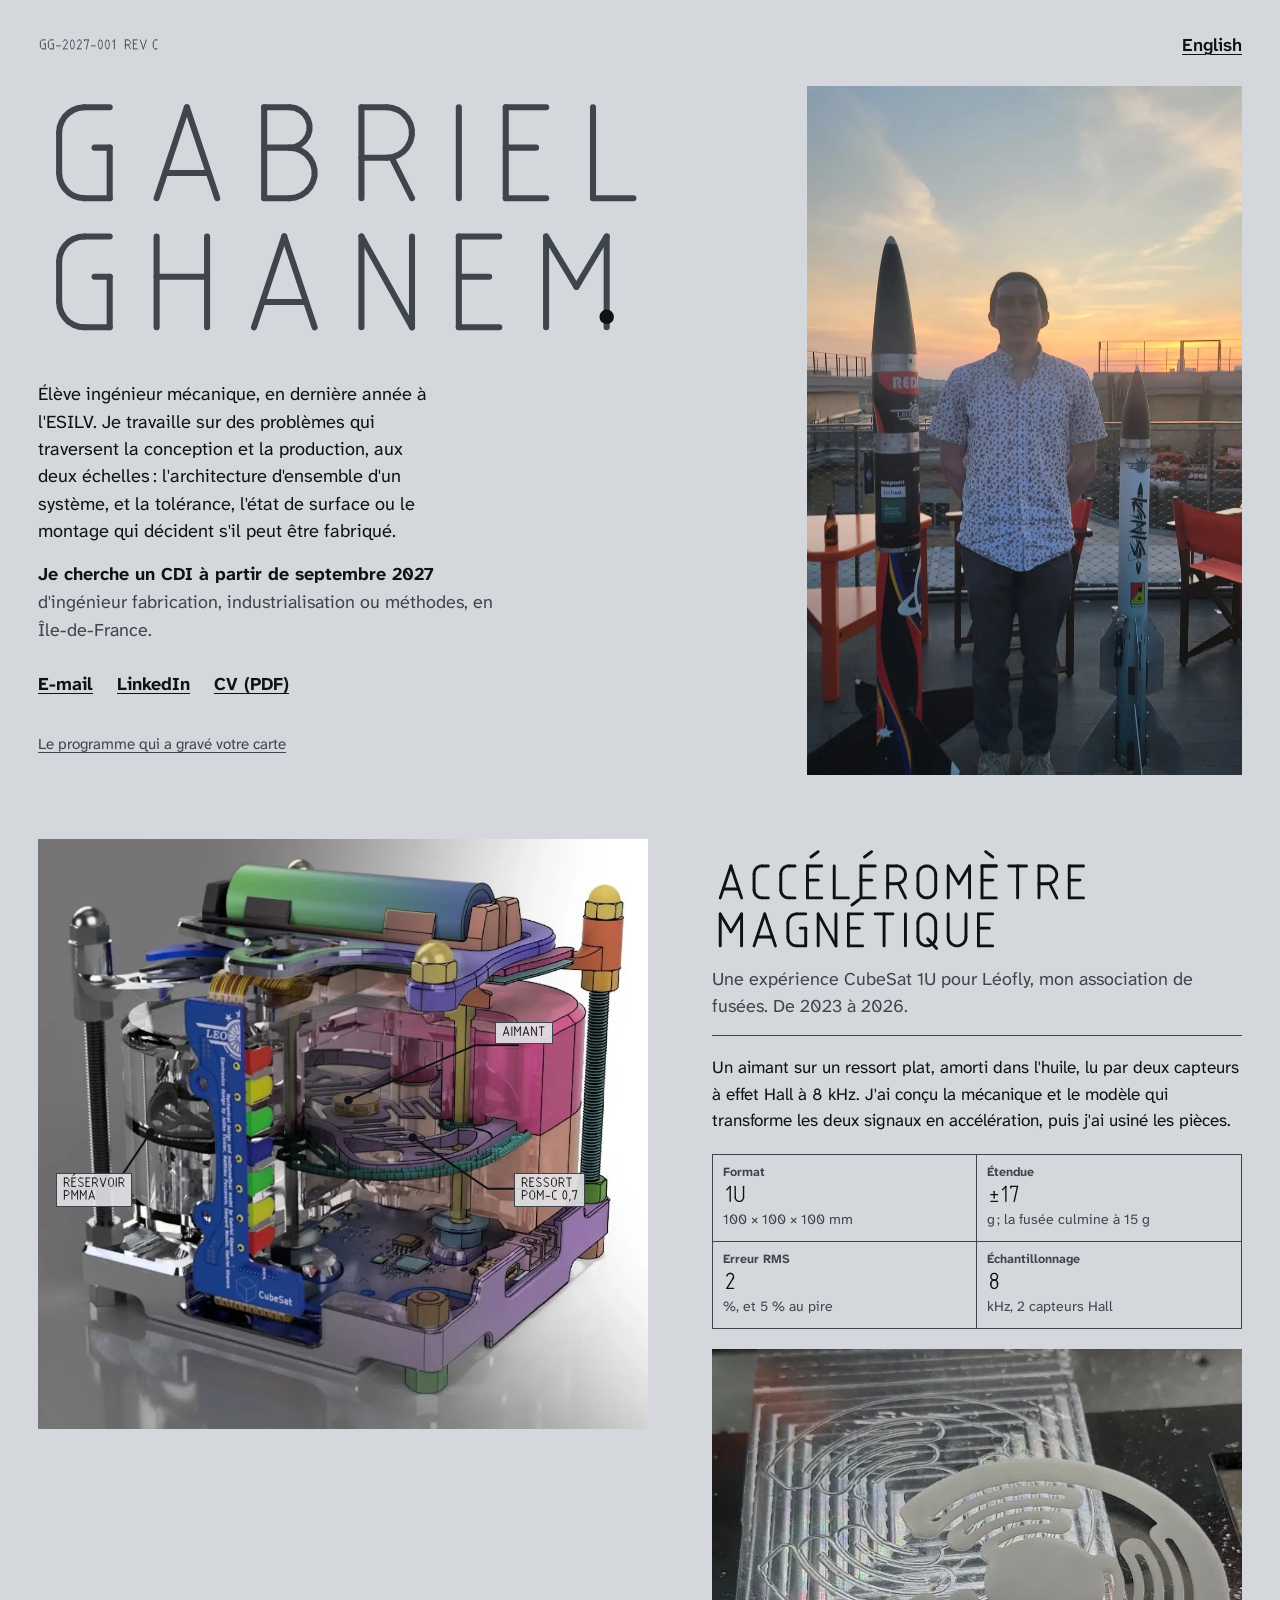
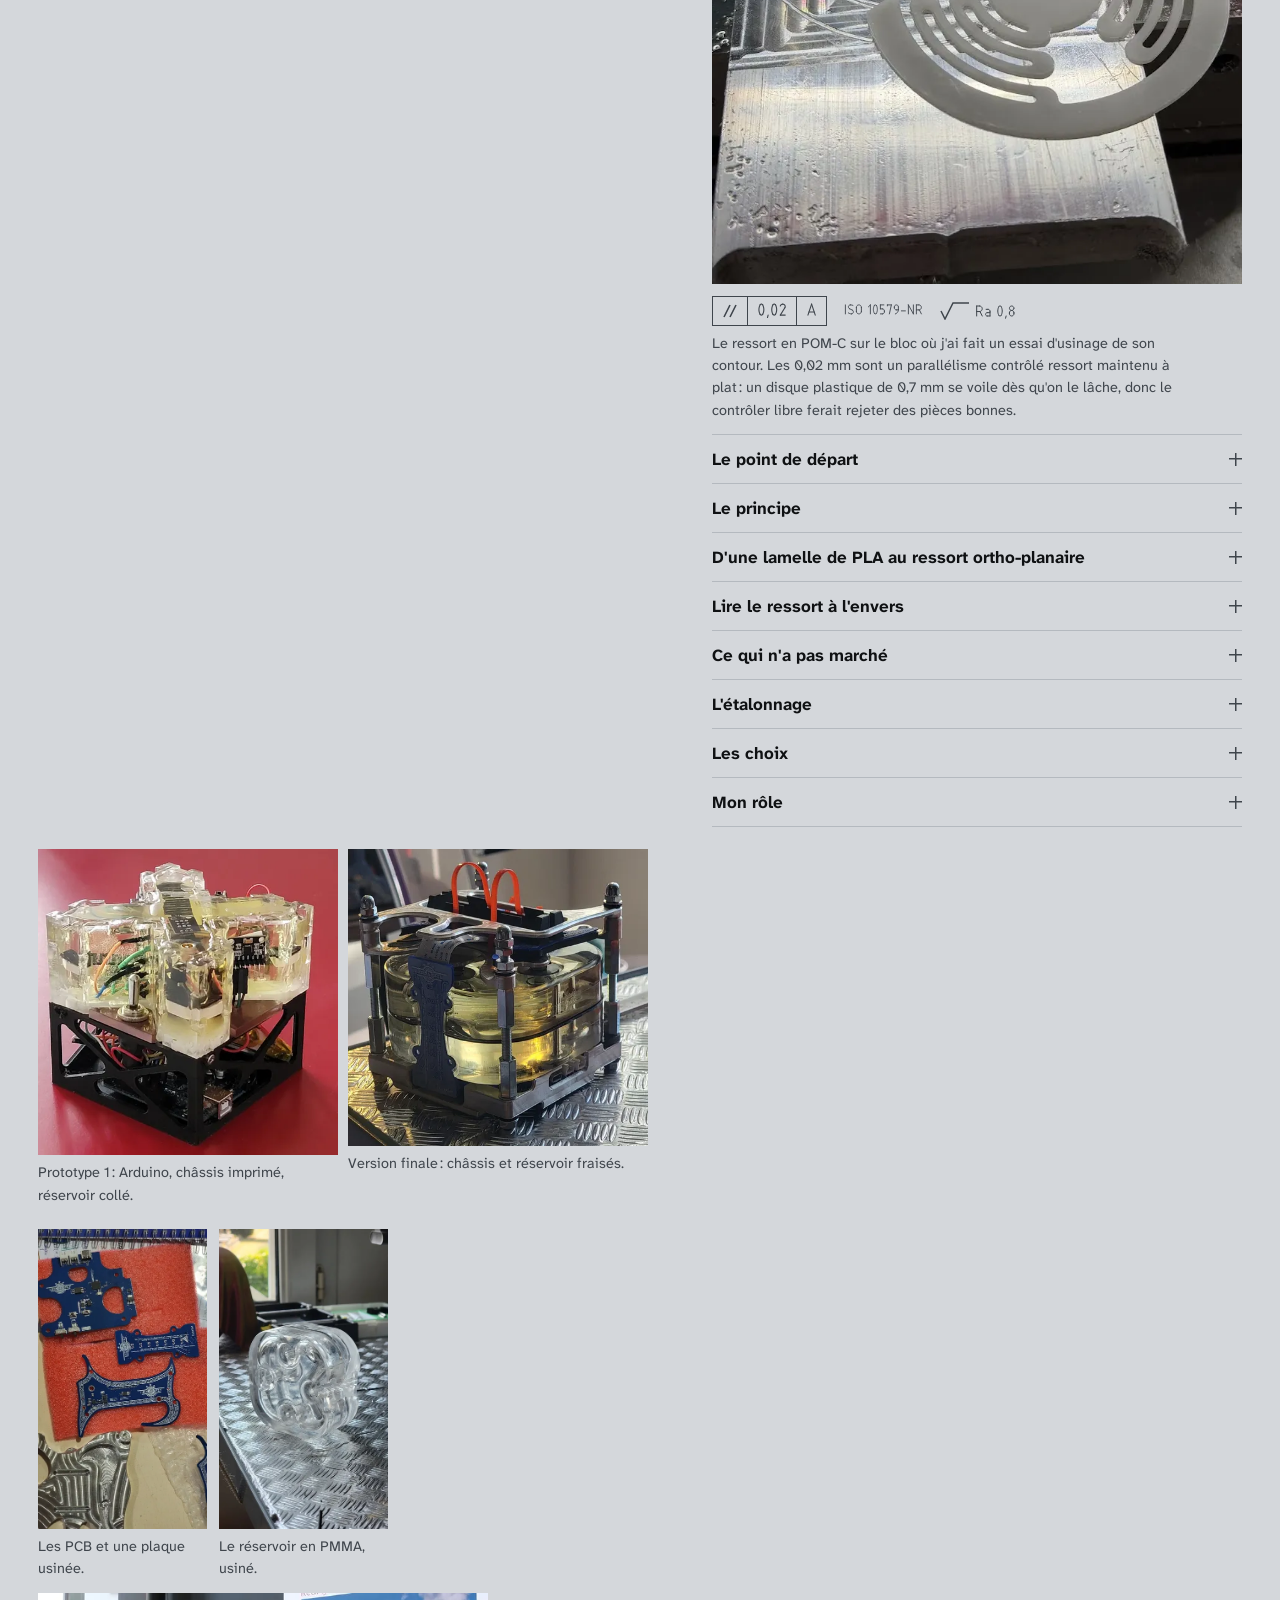
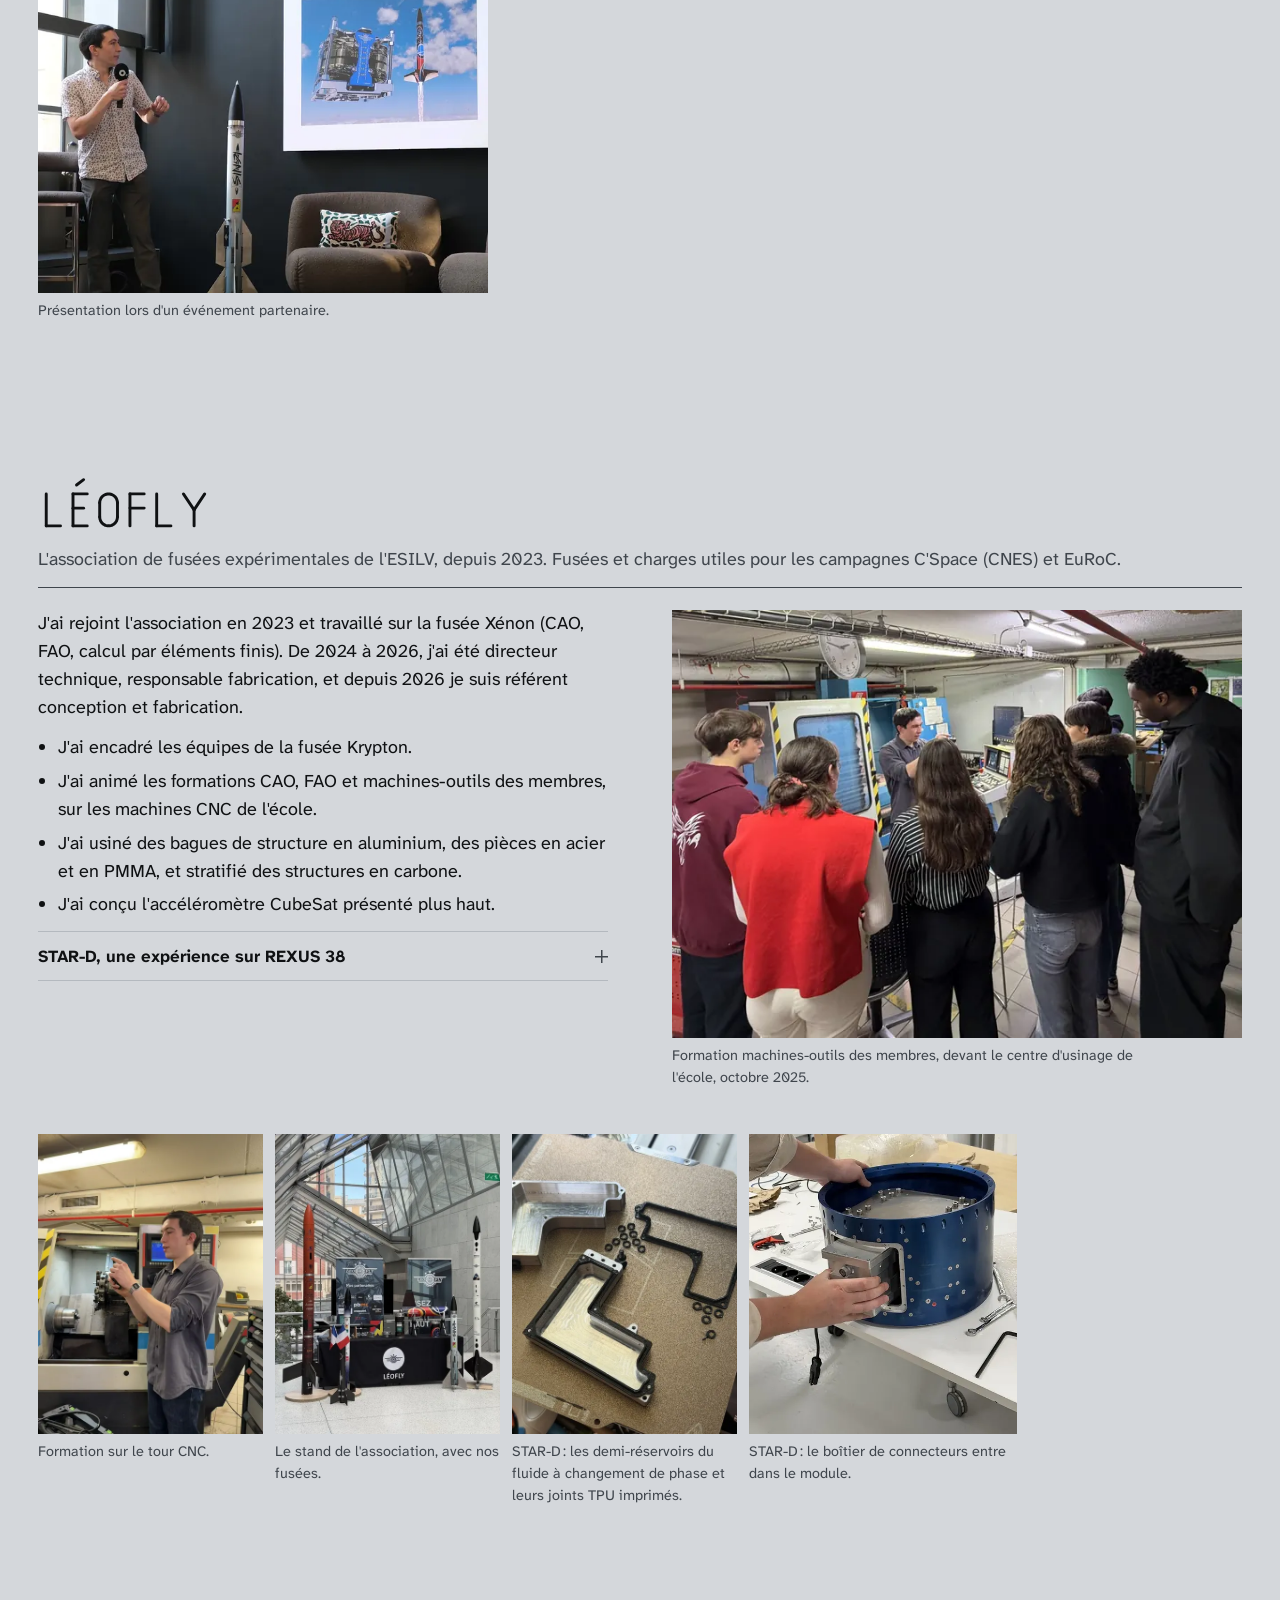
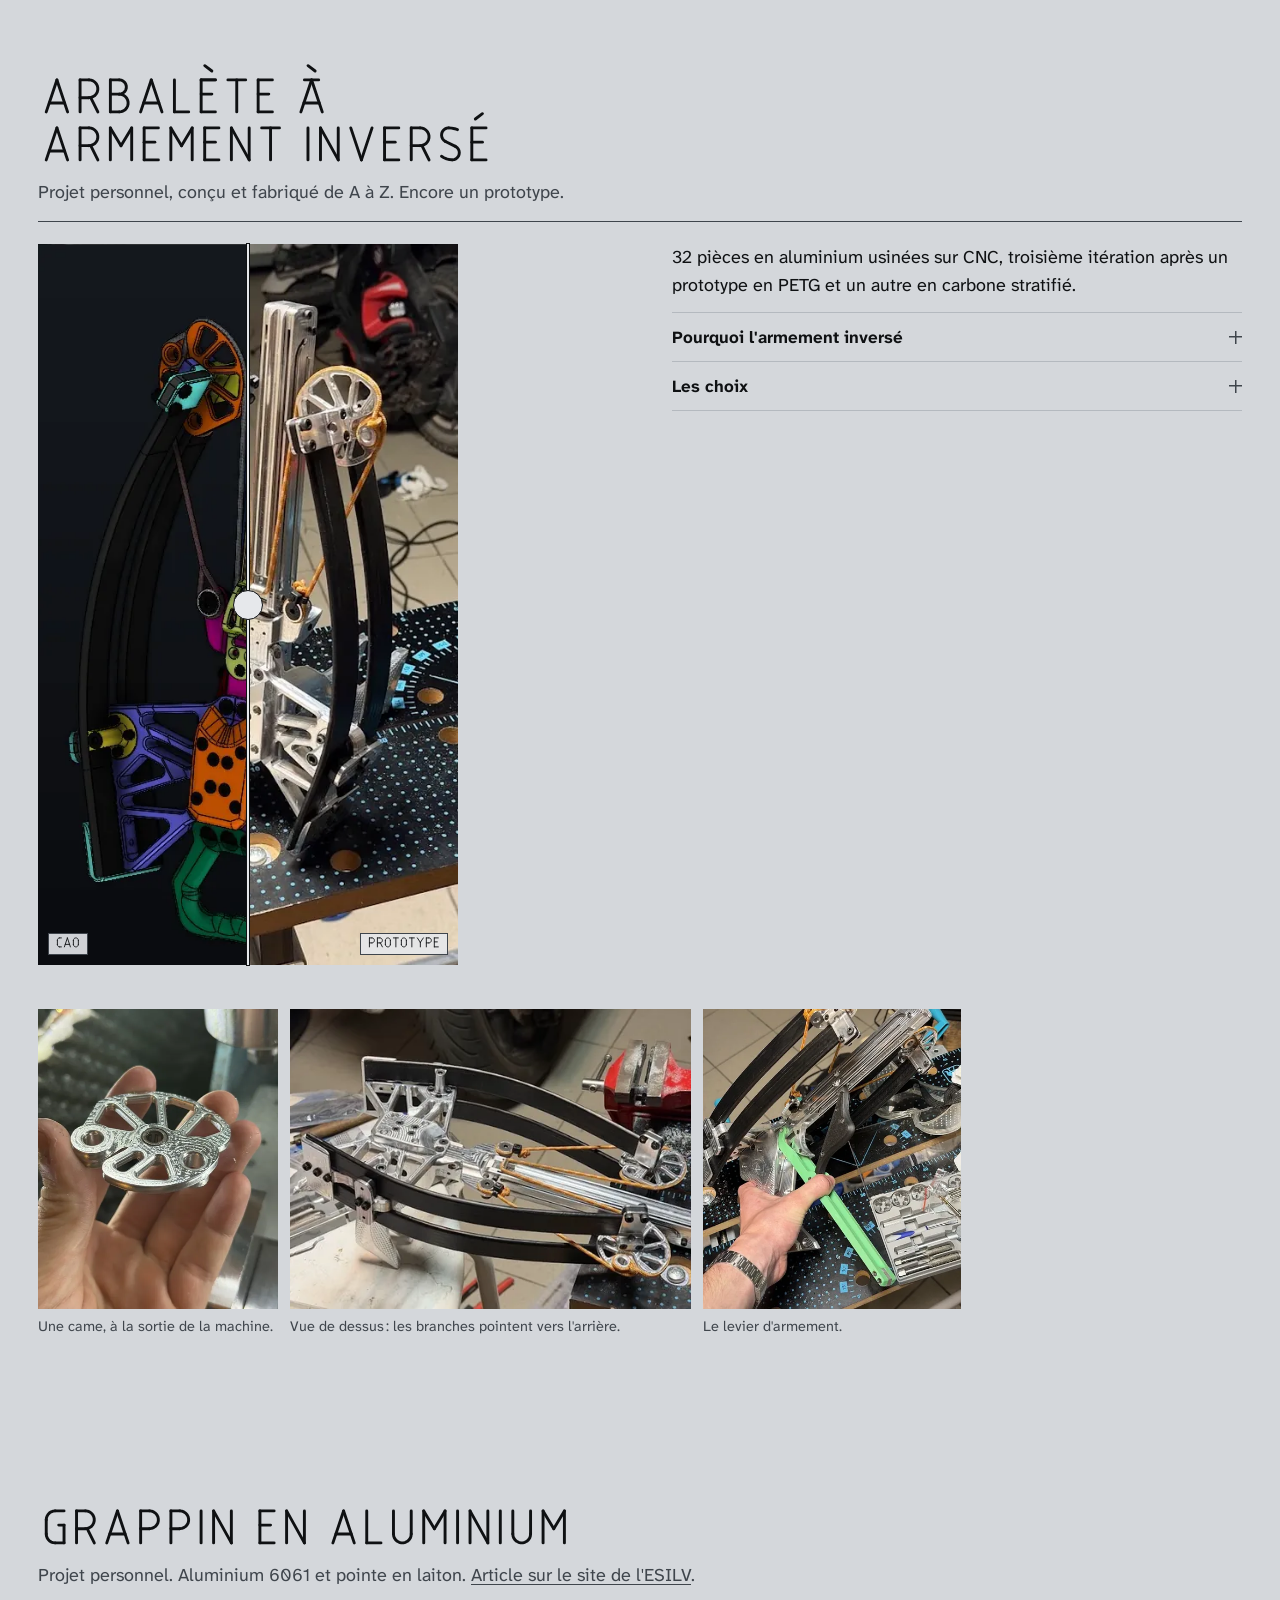
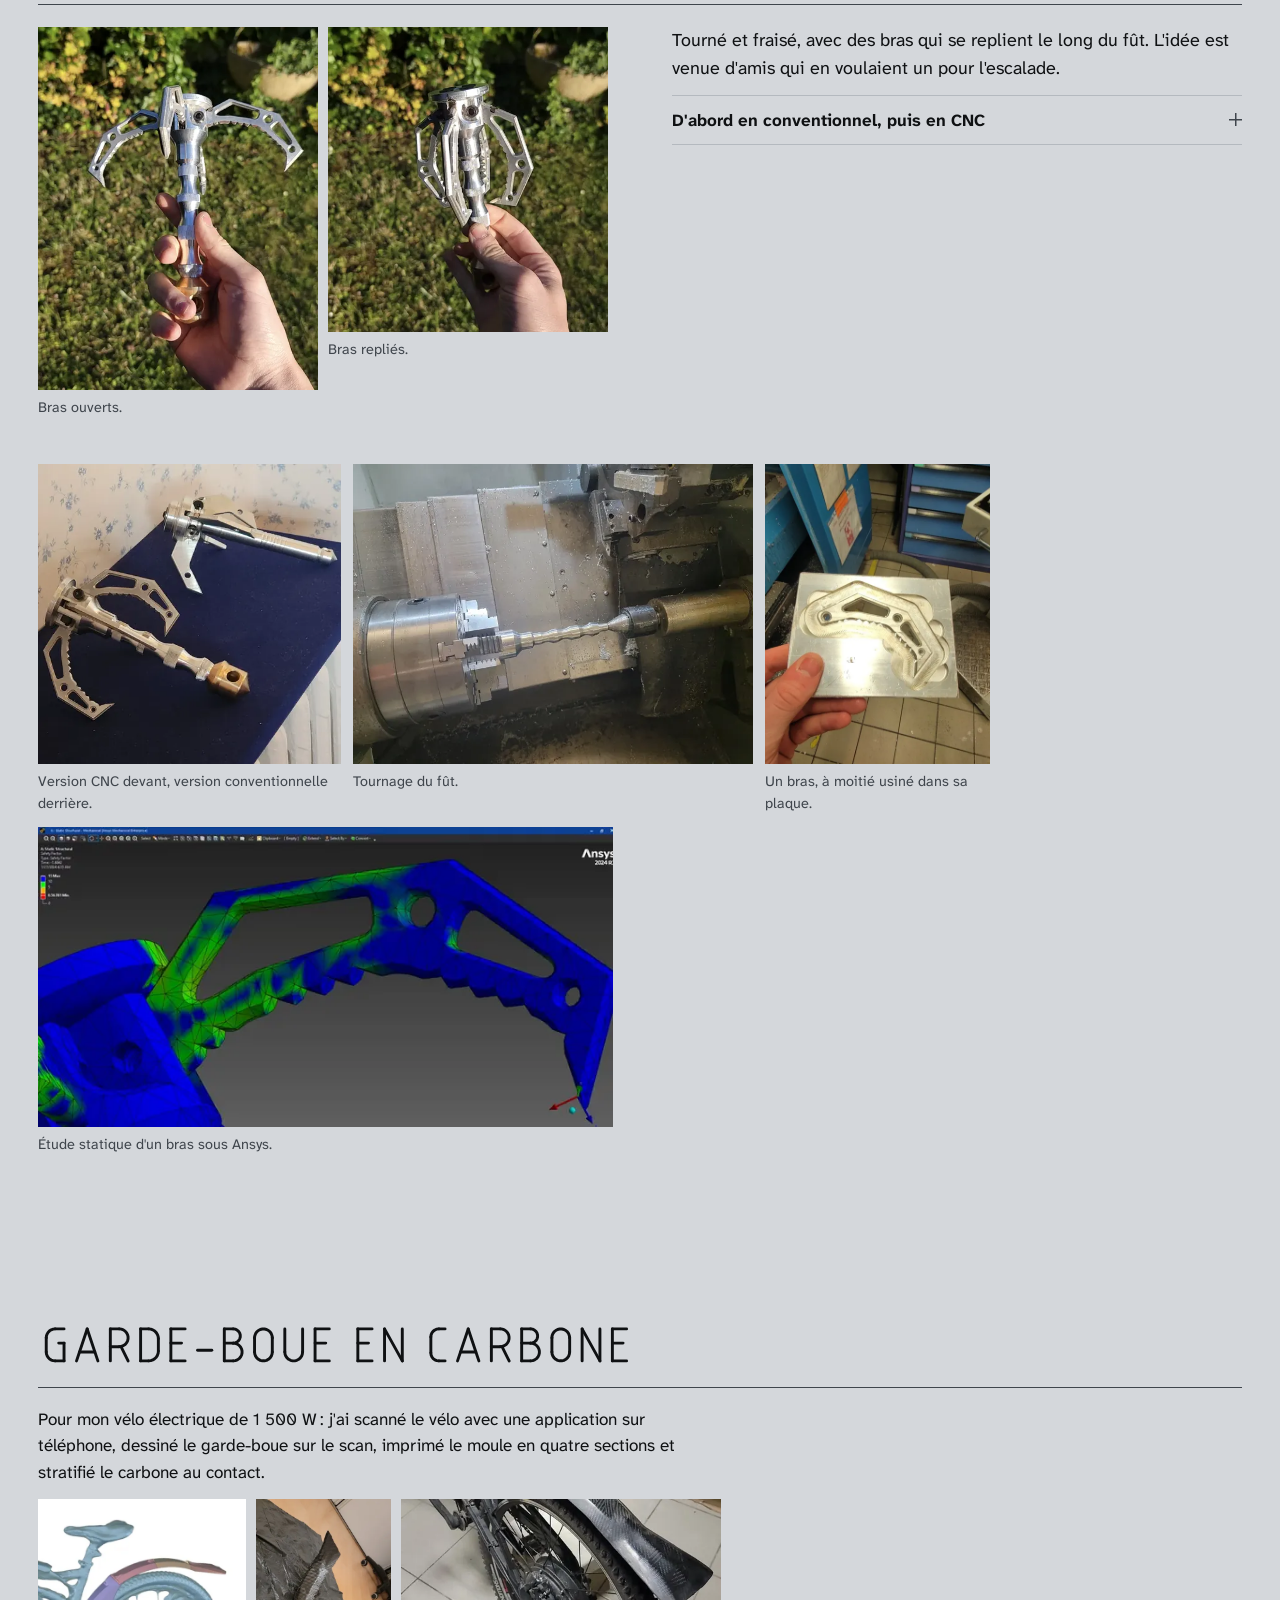
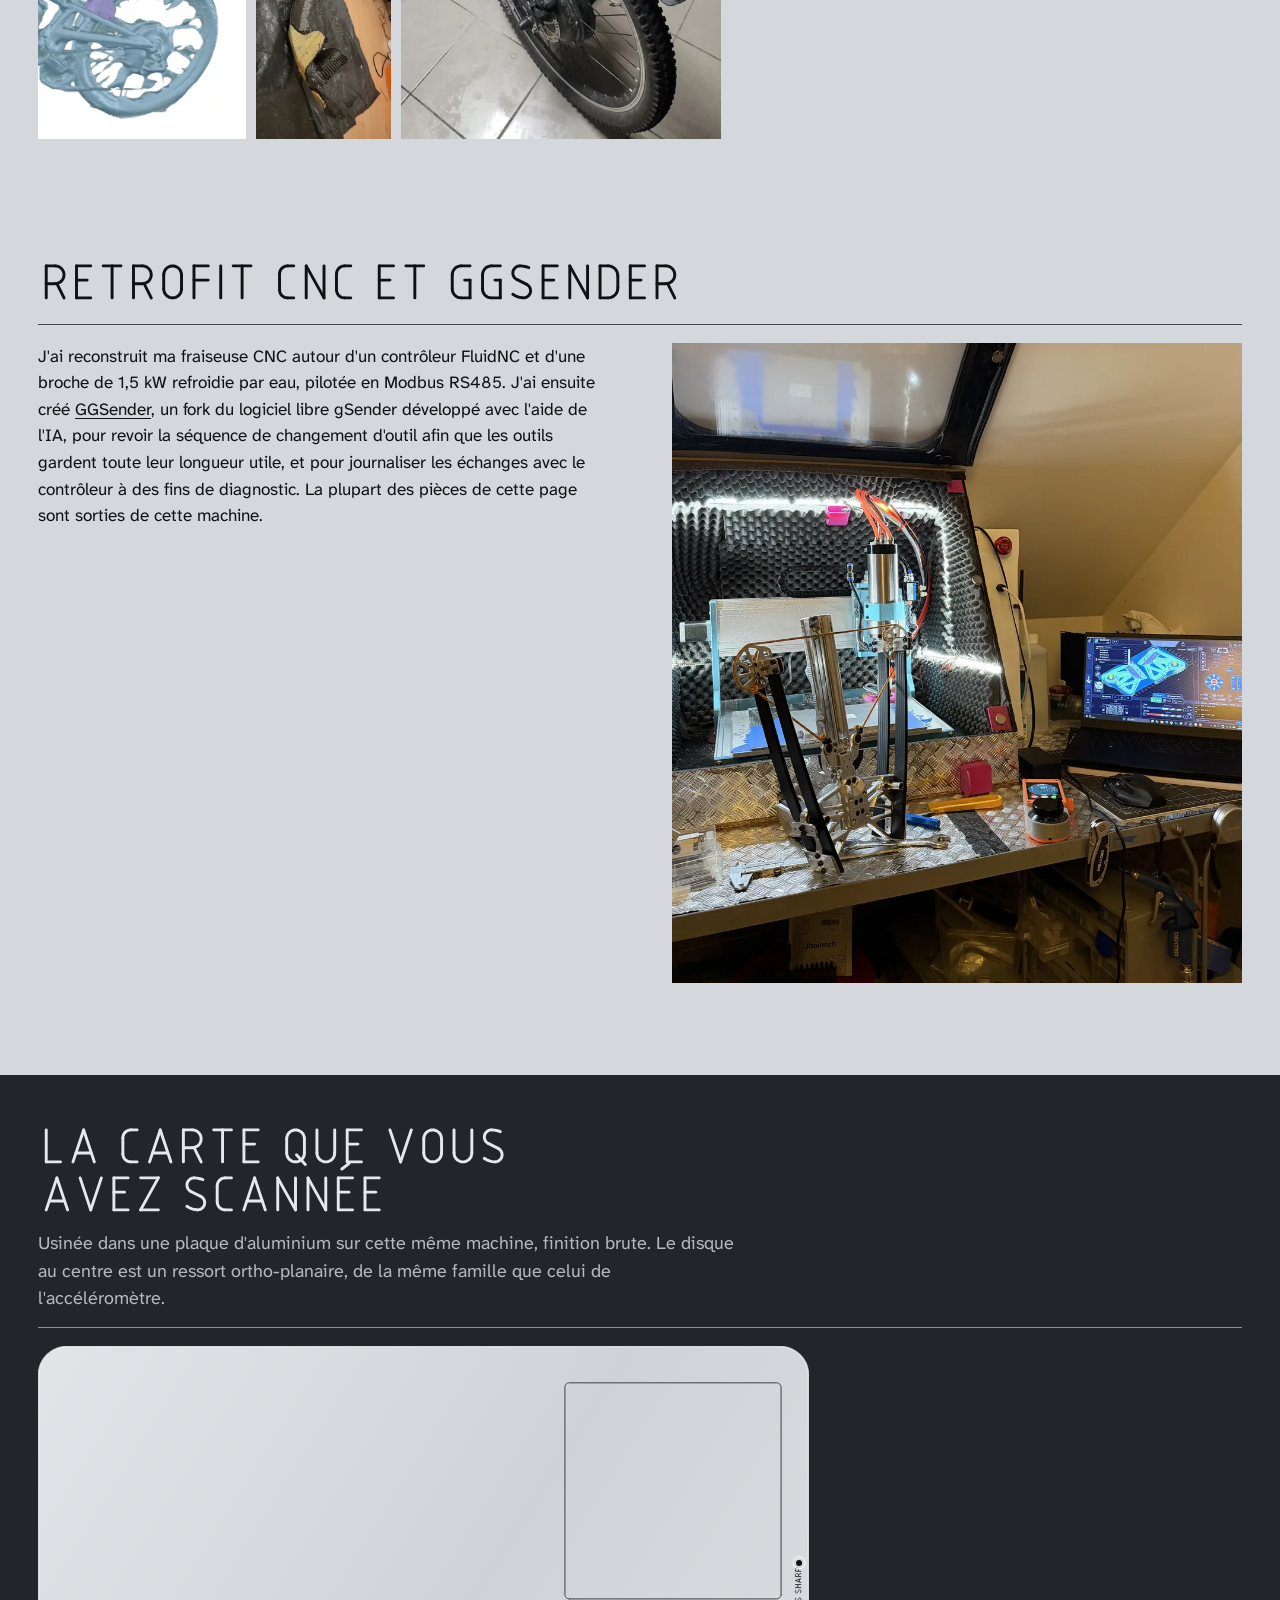
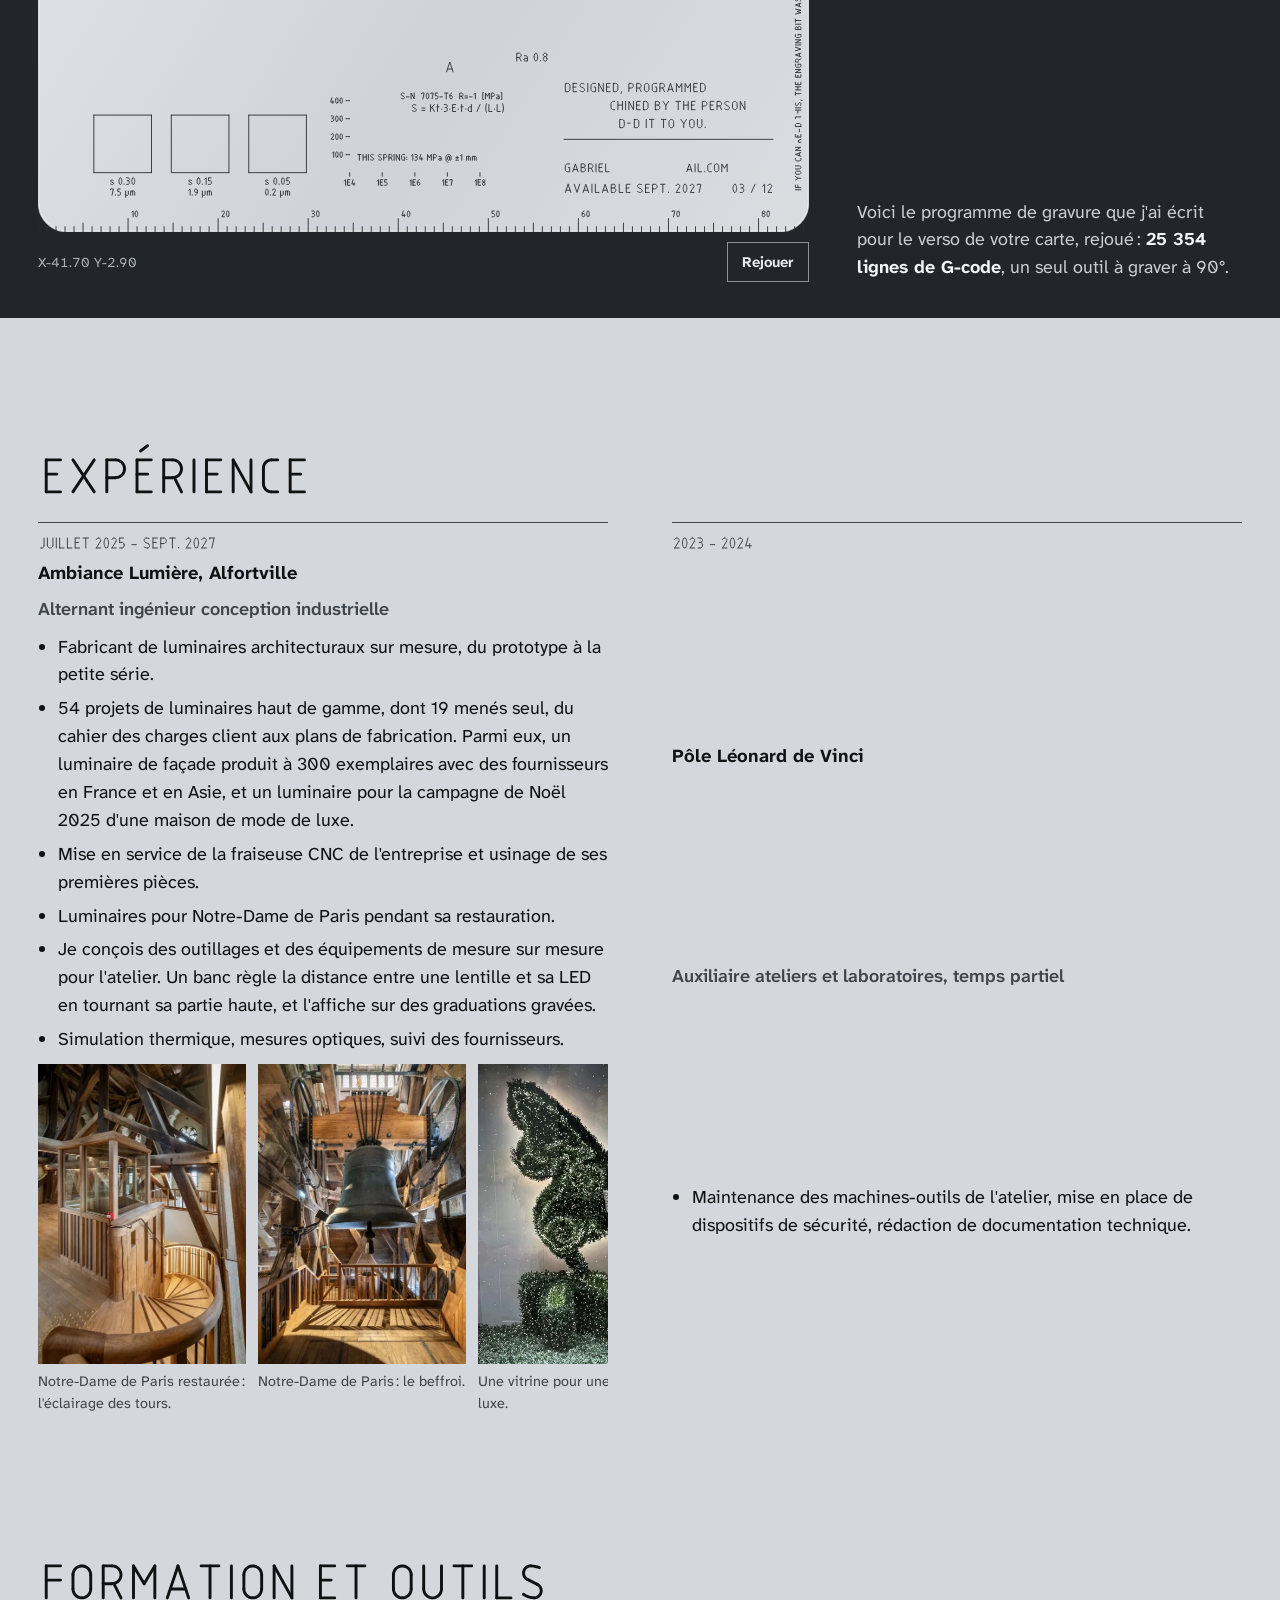
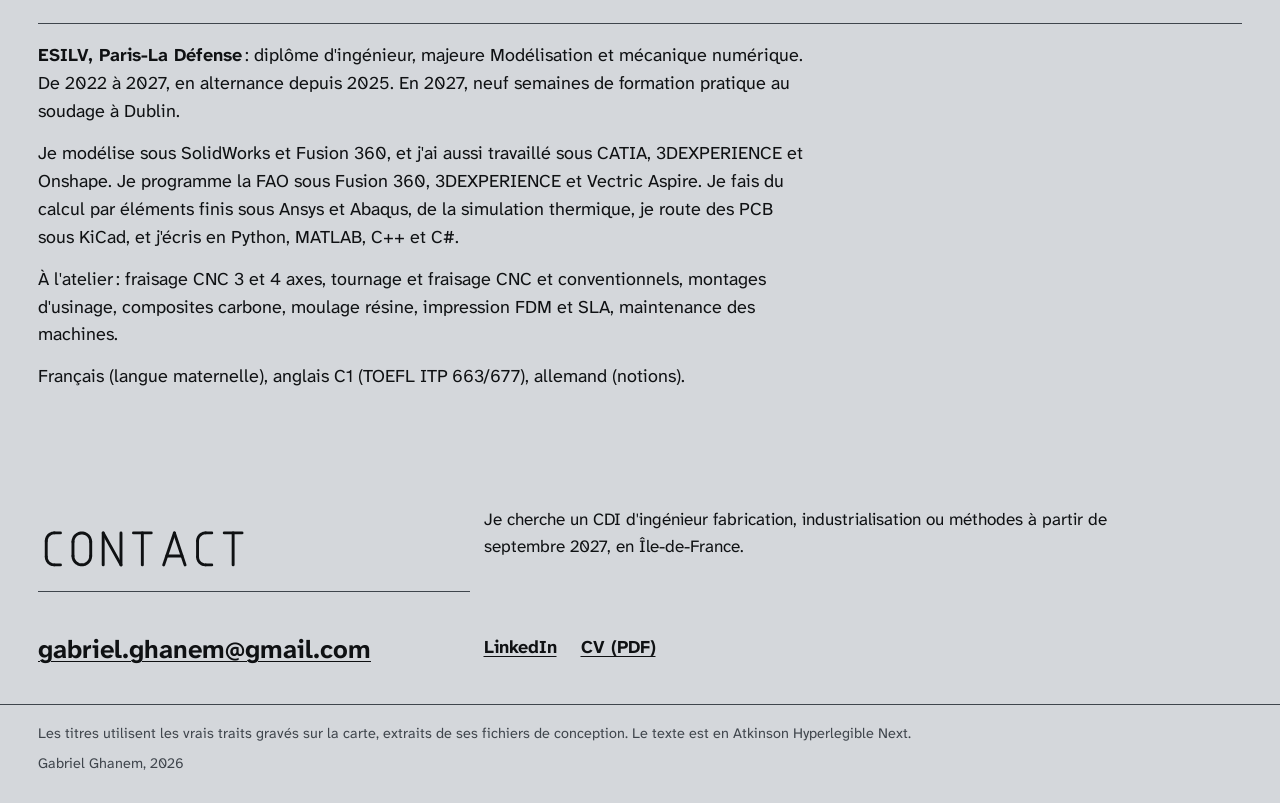
==== commit 9707c94d: "Léofly section with STAR-D inside; plainer copy, nothing about what's missing - New Léofly project s" ====
--- a/docs/fr/index.html
+++ b/docs/fr/index.html
@@ -63,10 +63,10 @@
 <details><summary><h3>Le point de départ</h3></summary><div class="fold"><p>En 2023, l'association voulait faire un accéléromètre laser. Je me suis renseigné sur leur fonctionnement et j'ai dit que ce serait beaucoup trop compliqué pour nous, mais qu'on pouvait sûrement en faire un avec un aimant, un ressort et un capteur à effet Hall. Je connaissais ces capteurs parce que je venais de réparer l'accélérateur de ma trottinette électrique.</p></div></details>
 <details><summary><h3>Le principe</h3></summary><div class="fold"><p>Un aimant est monté sur un ressort ortho-planaire : un disque plat découpé de fentes en spirale, dont le centre monte et descend sans tourner. Quand la fusée accélère, l'aimant se déplace. Deux capteurs à effet Hall, un de chaque côté, lisent la variation du champ, et un modèle transforme les deux signaux en accélération. Le ressort baigne dans l'huile, pour que l'aimant se stabilise vite au lieu de vibrer après chaque choc.</p></div></details>
 <details><summary><h3>D'une lamelle de PLA au ressort ortho-planaire</h3></summary><div class="fold"><p>Mon premier ressort, c'était juste une fine lamelle de PLA imprimée qui pliait sous l'aimant. Un autre étudiant m'a conseillé de regarder les ressorts ortho-planaires, alors j'en ai imprimé un. Le ressort final est usiné en POM-C.</p></div></details>
-<details><summary><h3>Lire le ressort à l'envers</h3></summary><div class="fold"><p>Si le ressort reste immobile à un déplacement donné, l'accélération se calcule facilement. Le mien rebondissait dans tous les sens : chaque mesure dépendait de l'inertie de l'aimant et de tout ce qui venait de se passer. En même temps, je suivais le cours d'automatismes et asservissements, et honnêtement je ne voyais pas le lien entre les transformées de Laplace et quoi que ce soit de concret. Puis le déclic : c'était un asservissement à l'envers. Un PID pilote une entrée pour obtenir la sortie voulue ; moi, je n'avais que la sortie qui oscille et je devais remonter à l'entrée qui l'avait causée. Inutile de dire que j'ai validé le cours.</p></div></details>
-<details><summary><h3>Ce qui n'a pas marché</h3></summary><div class="fold"><p>En pratique, ce n'était pas propre. Rien qu'en tenant le prototype dans la main, il vibrait et entrait en résonance, et le signal était trop chaotique pour remonter à l'accélération. Plus les anciens rebonds se mélangent à la mesure, pire c'est, donc il fallait qu'ils s'éteignent plus vite : amortir la masse. Le ressort était assez sensible pour que je puisse en perdre un peu. Après quelques essais d'amortissement ratés, j'ai acheté un Tupperware et une bouteille d'huile végétale, et j'ai plongé le ressort dedans. Tout le monde m'a pris pour un fou, jusqu'à ce que le signal, nettoyé sous MATLAB et Simulink, ressemble à celui d'un capteur du commerce.</p>
-<p>Ensuite, l'huile a trouvé un autre moyen de poser problème : elle remontait le long des fils de l'Arduino par capillarité. Dans la version finale, les fils volants sont devenus des PCB sur mesure, le châssis imprimé un châssis en aluminium fraisé, et le Tupperware un réservoir en PMMA usiné.</p></div></details>
-<details><summary><h3>L'étalonnage</h3></summary><div class="fold"><p>Les coefficients que j'avais calculés à partir des mesures des pièces ne donnaient rien d'exploitable. J'ai donc calé le modèle directement sur des enregistrements réels, et là, ça a marché. Secoué à côté d'un accéléromètre du commerce, il le suit à 2 % RMS près, 5 % au pire, sur ±17 g. La fusée monte à environ 15 g.</p></div></details>
+<details><summary><h3>Lire le ressort à l'envers</h3></summary><div class="fold"><p>Si le ressort reste immobile à un déplacement donné, l'accélération se calcule facilement. Le mien rebondissait : chaque mesure dépendait de l'inertie de l'aimant et de tout ce qui venait de se passer. En même temps, je suivais le cours d'automatismes et asservissements, et je ne voyais pas le lien entre les transformées de Laplace et quoi que ce soit de concret. Puis le déclic : c'était un asservissement à l'envers. Un PID pilote une entrée pour obtenir la sortie voulue ; moi, je n'avais que la sortie qui oscille et je devais remonter à l'entrée qui l'avait causée. Inutile de dire que j'ai validé le cours.</p></div></details>
+<details><summary><h3>Ce qui n'a pas marché</h3></summary><div class="fold"><p>En pratique, ce n'était pas propre. Rien qu'en tenant le prototype dans la main, il vibrait et entrait en résonance, et le signal était trop chaotique pour remonter à l'accélération. Plus les anciens rebonds se mélangent à la mesure, pire c'est, donc il fallait qu'ils s'éteignent plus vite : amortir la masse. Le ressort était assez sensible pour que je puisse en perdre un peu. Après quelques essais d'amortissement ratés, j'ai acheté un Tupperware et une bouteille d'huile végétale, et j'ai plongé le ressort dedans. On m'a pris pour un fou, jusqu'à ce que le signal, nettoyé sous MATLAB et Simulink, ressemble à celui d'un capteur du commerce.</p>
+<p>Ensuite, l'huile a posé un nouveau problème : elle remontait le long des fils de l'Arduino par capillarité. Dans la version finale, les fils volants sont devenus des PCB sur mesure, le châssis imprimé un châssis en aluminium fraisé, et le Tupperware un réservoir en PMMA usiné.</p></div></details>
+<details><summary><h3>L'étalonnage</h3></summary><div class="fold"><p>Les coefficients que j'avais calculés à partir des mesures des pièces ne donnaient rien d'exploitable. J'ai donc calé le modèle directement sur des enregistrements réels, et ça a fonctionné. Secoué à côté d'un accéléromètre du commerce, il le suit à 2 % RMS près, 5 % au pire, sur ±17 g. La fusée monte à environ 15 g.</p></div></details>
 <details><summary><h3>Les choix</h3></summary><div class="fold"><p><b>Le matériau du ressort.</b> Le ressort final est usiné en POM-C, épaisseur 0,7 mm, réalisé avec PBMC, l'un des partenaires de l'association. Le POM-C flue moins sous charge constante, résiste mieux aux flexions répétées et ne craint pas l'huile, alors que le polycarbonate a tendance à fissurer sous contrainte au contact de nombreuses huiles. Une pièce usinée est aussi homogène, alors qu'une pièce imprimée a des couches qui jouent le rôle d'entailles.</p>
 <p><b>Des tolérances issues de la simulation.</b> J'ai mené une étude Ansys paramétrique des défauts de fabrication pour voir de combien ils décalent la réponse du ressort, et j'en ai tiré deux spécifications : un parallélisme de 0,02 mm entre les faces, mesuré ressort maintenu à plat, et un Ra de 0,8 µm.</p>
 <p><b>Le boîtier.</b> Entièrement en aluminium usiné. Le réservoir d'huile est usiné dans du PMMA pour garder le ressort visible, et les joints sont imprimés en TPU 60A.</p></div></details>
@@ -79,21 +79,28 @@
   </div>
 </section>
 
-<section class="wrap project split" id="star-d" aria-labelledby="h-stard">
-  <div class="head"><h2 id="h-stard"><span class="sr">STAR-D, REXUS</span><svg class="isocp " preserveAspectRatio="xMinYMid meet" viewBox="-0.80 -9.57 109.04 12.77" style="--h:1.4554;--ar:8.5390" aria-hidden="true" focusable="false"><g fill="none" stroke="currentColor" stroke-width="0.798" stroke-linecap="round" stroke-linejoin="round"><path d="M2.54,-5.07L5.27,-3.71"/><path d="M5.85,-8.29L5.06,-8.55L4.25,-8.71L3.42,-8.77"/><path d="M3.42,-8.77L2.90,-8.71L2.42,-8.50L2.01,-8.18L1.70,-7.75L1.52,-7.27L1.47,-6.75L1.56,-6.24L1.77,-5.77L2.11,-5.36L2.54,-5.07"/><path d="M4.39,0.00L4.91,-0.07L5.39,-0.28L5.79,-0.60L6.10,-1.02L6.29,-1.50L6.34,-2.02L6.26,-2.54L6.04,-3.01L5.70,-3.41L5.27,-3.71"/><path d="M1.46,-0.97L2.14,-0.58L2.86,-0.28L3.62,-0.09L4.39,0.00"/><path d="M12.21,0.00L12.21,-8.77"/><path d="M9.77,-8.77L14.64,-8.77"/><path d="M18.07,0.00L20.99,-8.77"/><path d="M20.99,-8.77L23.92,0.00"/><path d="M23.07,-2.44L18.92,-2.44"/><path d="M27.34,0.00L27.34,-8.77"/><path d="M27.34,-8.77L29.78,-8.77"/><path d="M29.78,-3.90L27.34,-3.90"/><path d="M30.27,-3.90L32.22,0.00"/><path d="M29.78,-3.90L30.37,-3.97L30.92,-4.18L31.40,-4.51L31.79,-4.95L32.06,-5.47L32.20,-6.04L32.20,-6.63L32.06,-7.20L31.79,-7.72L31.40,-8.16L30.92,-8.50L30.37,-8.70L29.78,-8.77"/><path d="M35.64,-2.93L39.55,-2.93"/><path d="M42.97,0.00L45.17,0.00"/><path d="M47.85,-2.68L47.85,-6.10"/><path d="M45.17,-8.77L42.97,-8.77"/><path d="M42.97,-8.77L42.97,0.00"/><path d="M45.17,0.00L45.77,-0.07L46.32,-0.27L46.83,-0.59L47.26,-1.01L47.59,-1.52L47.78,-2.08L47.85,-2.68"/><path d="M47.85,-6.10L47.78,-6.69L47.59,-7.26L47.26,-7.76L46.83,-8.19L46.32,-8.51L45.77,-8.71L45.17,-8.77"/><path d="M55.67,0.00L59.57,-8.77"/><path d="M67.40,0.00L67.40,-8.77"/><path d="M67.40,-8.77L69.84,-8.77"/><path d="M69.84,-3.90L67.40,-3.90"/><path d="M70.33,-3.90L72.28,0.00"/><path d="M69.84,-3.90L70.42,-3.97L70.97,-4.18L71.45,-4.51L71.84,-4.95L72.12,-5.47L72.26,-6.04L72.26,-6.63L72.12,-7.20L71.84,-7.72L71.45,-8.16L70.97,-8.50L70.42,-8.70L69.84,-8.77"/><path d="M79.60,0.00L75.70,0.00"/><path d="M75.70,0.00L75.70,-8.77"/><path d="M75.70,-8.77L79.60,-8.77"/><path d="M78.63,-4.88L75.70,-4.88"/><path d="M83.02,-8.78L88.87,0.00"/><path d="M88.87,-8.78L83.02,0.00"/><path d="M92.30,-8.77L92.30,-2.44"/><path d="M97.17,-2.44L97.17,-8.77"/><path d="M92.30,-2.44L92.36,-1.85L92.57,-1.30L92.90,-0.82L93.35,-0.43L93.87,-0.16L94.44,-0.01L95.03,-0.01L95.60,-0.16L96.12,-0.43L96.55,-0.82L96.89,-1.30L97.10,-1.85L97.17,-2.44"/><path d="M101.68,-5.07L104.40,-3.71"/><path d="M104.99,-8.29L104.20,-8.55L103.38,-8.71L102.55,-8.77"/><path d="M102.55,-8.77L102.03,-8.71L101.56,-8.50L101.15,-8.18L100.84,-7.75L100.66,-7.27L100.61,-6.75L100.69,-6.24L100.91,-5.77L101.24,-5.36L101.68,-5.07"/><path d="M103.52,0.00L104.04,-0.07L104.53,-0.28L104.93,-0.60L105.24,-1.02L105.42,-1.50L105.48,-2.02L105.39,-2.54L105.17,-3.01L104.83,-3.41L104.40,-3.71"/><path d="M100.60,-0.97L101.27,-0.58L101.99,-0.28L102.75,-0.09L103.52,0.00"/></g></svg></h2><p class="ctx">De l'usinage pour l'expérience d'une autre équipe, sur la fusée-sonde REXUS 38. Rôle d'appui.</p></div>
+<section class="wrap project split" id="leofly" aria-labelledby="h-leofly">
+  <div class="head"><h2 id="h-leofly"><span class="sr">Léofly</span><svg class="isocp " preserveAspectRatio="xMinYMid meet" viewBox="-0.80 -9.57 48.48 12.77" style="--h:1.4554;--ar:3.7968" aria-hidden="true" focusable="false"><g fill="none" stroke="currentColor" stroke-width="0.798" stroke-linecap="round" stroke-linejoin="round"><path d="M1.46,-8.77L1.46,0.00"/><path d="M1.46,0.00L5.37,0.00"/><path d="M12.70,0.00L8.80,0.00"/><path d="M8.80,0.00L8.80,-8.77"/><path d="M8.80,-8.77L12.70,-8.77"/><path d="M11.71,-4.87L8.80,-4.87"/><path d="M9.77,-11.21L11.71,-12.67"/><path d="M16.12,-2.44L16.12,-6.34"/><path d="M21.00,-6.34L21.00,-2.44"/><path d="M21.00,-6.34L20.92,-6.92L20.72,-7.47L20.38,-7.95L19.94,-8.34L19.42,-8.62L18.85,-8.75L18.26,-8.75L17.69,-8.62L17.17,-8.34L16.73,-7.95L16.40,-7.47L16.19,-6.92L16.12,-6.34"/><path d="M16.12,-2.44L16.19,-1.86L16.40,-1.30L16.73,-0.82L17.17,-0.43L17.69,-0.15L18.26,-0.02L18.85,-0.02L19.42,-0.15L19.94,-0.43L20.38,-0.82L20.72,-1.30L20.92,-1.86L21.00,-2.44"/><path d="M24.42,0.00L24.42,-8.77"/><path d="M24.42,-8.77L28.32,-8.77"/><path d="M24.42,-4.88L28.32,-4.88"/><path d="M31.75,-8.77L31.75,0.00"/><path d="M31.75,0.00L35.65,0.00"/><path d="M39.08,-8.77L42.01,-4.39"/><path d="M42.01,-4.39L44.92,-8.77"/><path d="M42.01,-4.39L42.01,0.00"/></g></svg></h2><p class="ctx">L'association de fusées expérimentales de l'ESILV, depuis 2023. Fusées et charges utiles pour les campagnes C'Space (CNES) et EuRoC.</p></div>
   <div class="prose">
-<details><summary><h3>L'expérience</h3></summary><div class="fold"><p>STAR-D (Space Test of Amoeba Response: Dictyostelium) utilise l'amibe <i>Dictyostelium discoideum</i> pour étudier l'effet de la gravité réduite sur les premières étapes de la réponse immunitaire, et pour savoir si cet organisme pourrait remplacer les cellules immunitaires humaines dans de futures expériences spatiales. C'est un laboratoire entièrement autonome à bord de REXUS 38, du lancement à la récupération, avec un lancement prévu en mars 2027. L'équipe réunit l'ESILV, AgroParisTech, l'université de Newcastle et l'université de Vienne.</p></div></details>
-<details><summary><h3>Ce que j'ai fait</h3></summary><div class="fold"><p>Je ne faisais pas partie de l'équipe. Ils sont venus me chercher pour l'usinage et pour rendre leurs pièces plus faciles à fabriquer.</p>
+<p class="keep">J'ai rejoint l'association en 2023 et travaillé sur la fusée Xénon (CAO, FAO, calcul par éléments finis). De 2024 à 2026, j'ai été directeur technique, responsable fabrication, et depuis 2026 je suis référent conception et fabrication.</p>
+<ul>
+<li>J'ai encadré les équipes de la fusée Krypton.</li>
+<li>J'ai animé les formations CAO, FAO et machines-outils des membres, sur les machines CNC de l'école.</li>
+<li>J'ai usiné des bagues de structure en aluminium, des pièces en acier et en PMMA, et stratifié des structures en carbone.</li>
+<li>J'ai conçu l'accéléromètre CubeSat présenté plus haut.</li>
+</ul>
+<details><summary><h3>STAR-D, une expérience sur REXUS 38</h3></summary><div class="fold"><p>STAR-D (Space Test of Amoeba Response: Dictyostelium) utilise l'amibe <i>Dictyostelium discoideum</i> pour étudier l'effet de la gravité réduite sur les premières étapes de la réponse immunitaire, et pour savoir si cet organisme pourrait remplacer les cellules immunitaires humaines dans de futures expériences spatiales. C'est un laboratoire entièrement autonome à bord de la fusée-sonde REXUS 38, du lancement à la récupération, avec un lancement prévu en mars 2027. L'équipe réunit l'ESILV, AgroParisTech, l'université de Newcastle et l'université de Vienne.</p>
+<p>Je ne faisais pas partie de l'équipe. Ils sont venus me chercher pour l'usinage et pour rendre leurs pièces plus faciles à fabriquer :</p>
 <ul>
 <li>Usiné le réservoir en aluminium du fluide à changement de phase, et imprimé ses joints en TPU 60A, faute de joint du commerce à la bonne forme.</li>
 <li>Participé à la définition des tolérances d'étanchéité et des états de surface.</li>
-<li>Repris une partie de la CAO pour la fabrication, afin de réduire le coût des pièces sous-traitées chez JLCCNC.</li>
+<li>Repris une partie de la CAO pour réduire le coût des pièces sous-traitées chez JLCCNC.</li>
 <li>Réalisé une grande partie de la CAO et des plans du boîtier de connecteurs.</li>
 <li>Ajusté les rails et d'autres pièces pour un montage exact.</li>
-</ul>
-<p>C'est leur expérience ; j'ai aidé à la construire.</p></div></details>
+</ul></div></details>
 </div>
-  <div class="media" style="margin-top:0"><figure><img src="../assets/img/stard-tank-709.webp" srcset="../assets/img/stard-tank-480.webp 480w, ../assets/img/stard-tank-709.webp 709w" sizes="(min-width: 1000px) 40vw, 100vw" width="709" height="945" alt="Deux demi-réservoirs en aluminium usinés, avec joints TPU imprimés et joints toriques, sur un plateau d&#x27;imprimante." loading="lazy" decoding="async"><figcaption>Les demi-réservoirs du fluide à changement de phase et leurs joints TPU imprimés.</figcaption></figure><figure><img src="../assets/img/stard-module-709.webp" srcset="../assets/img/stard-module-480.webp 480w, ../assets/img/stard-module-709.webp 709w" sizes="(min-width: 1000px) 40vw, 100vw" width="709" height="795" alt="Le module de l&#x27;expérience, un cylindre bleu, pendant le montage du boîtier de connecteurs." loading="lazy" decoding="async"><figcaption>Le boîtier de connecteurs entre dans le module.</figcaption></figure></div>
+  <figure><img src="../assets/img/leofly-teach-group-1280.webp" srcset="../assets/img/leofly-teach-group-640.webp 640w, ../assets/img/leofly-teach-group-1280.webp 1280w" sizes="(min-width: 1000px) 45vw, 100vw" width="1280" height="960" alt="Gabriel forme un groupe de membres de l&#x27;association devant le centre d&#x27;usinage CNC de l&#x27;école." loading="lazy" decoding="async"><figcaption>Formation machines-outils des membres, devant le centre d'usinage de l'école, octobre 2025.</figcaption></figure>
+  <div class="media" style="grid-column:1/-1"><div class="strip" tabindex="0" role="group" aria-label="Photos"><figure><img src="../assets/img/leofly-teach-lathe-960.webp" srcset="../assets/img/leofly-teach-lathe-480.webp 480w, ../assets/img/leofly-teach-lathe-960.webp 960w" sizes="225px" width="960" height="1280" alt="Gabriel explique la tourelle porte-outils du tour CNC de l&#x27;école." loading="lazy" decoding="async"><figcaption>Formation sur le tour CNC.</figcaption></figure><figure><img src="../assets/img/leofly-stand-709.webp" srcset="../assets/img/leofly-stand-480.webp 480w, ../assets/img/leofly-stand-709.webp 709w" sizes="225px" width="709" height="945" alt="Le stand de l&#x27;association lors d&#x27;un événement : cinq fusées devant une bâche de partenaires." loading="lazy" decoding="async"><figcaption>Le stand de l'association, avec nos fusées.</figcaption></figure><figure><img src="../assets/img/stard-tank-709.webp" srcset="../assets/img/stard-tank-480.webp 480w, ../assets/img/stard-tank-709.webp 709w" sizes="225px" width="709" height="945" alt="Deux demi-réservoirs en aluminium usinés, avec joints TPU imprimés et joints toriques, sur un plateau d&#x27;imprimante." loading="lazy" decoding="async"><figcaption>STAR-D : les demi-réservoirs du fluide à changement de phase et leurs joints TPU imprimés.</figcaption></figure><figure><img src="../assets/img/stard-module-709.webp" srcset="../assets/img/stard-module-480.webp 480w, ../assets/img/stard-module-709.webp 709w" sizes="268px" width="709" height="795" alt="Le module STAR-D, un cylindre bleu, pendant le montage du boîtier de connecteurs." loading="lazy" decoding="async"><figcaption>STAR-D : le boîtier de connecteurs entre dans le module.</figcaption></figure></div></div>
 </section>
 
 <section class="wrap project split" id="crossbow" aria-labelledby="h-crossbow">
@@ -112,7 +119,6 @@
 <p><b>Vérifier avant d'usiner l'aluminium.</b> Chaque nouvelle géométrie a été testée en POM-C ou imprimée en 3D avant l'usinage. Les branches sont en fibre de verre, prototypées en POM.</p>
 <p><b>Un simulateur du mécanisme d'armement.</b> Je l'ai développé avec l'aide de l'IA : je modifie en direct la forme et la position des pièces, la cinématique se met à jour instantanément, et je teste des idées sans retourner dans la CAO.</p>
 <p><b>L'usinage.</b> 32 pièces en aluminium 6061, 7075 et 5052, assemblées par 120 éléments de visserie. Parcours adaptatifs, montages multi-opérations, lubrification MQL.</p></div></details>
-<details><summary><h3>Où en est-elle</h3></summary><div class="fold"><p>Pas encore de chiffres de puissance ni de vitesse : ça viendra avec les essais.</p></div></details>
 </div>
   <div class="media" style="grid-column:1/-1"><div class="strip" tabindex="0" role="group" aria-label="Photos"><figure><img src="../assets/img/crossbow-cam-709.webp" srcset="../assets/img/crossbow-cam-480.webp 480w, ../assets/img/crossbow-cam-709.webp 709w" sizes="240px" width="709" height="885" alt="Une came en aluminium usinée, avec son roulement, tenue dans la main." loading="lazy" decoding="async"><figcaption>Une came, à la sortie de la machine.</figcaption></figure><figure><img src="../assets/img/crossbow-top-709.webp" srcset="../assets/img/crossbow-top-480.webp 480w, ../assets/img/crossbow-top-709.webp 709w" sizes="401px" width="709" height="530" alt="Le prototype vu de dessus sur l&#x27;établi." loading="lazy" decoding="async"><figcaption>Vue de dessus : les branches pointent vers l'arrière.</figcaption></figure><figure><img src="../assets/img/crossbow-lever-709.webp" srcset="../assets/img/crossbow-lever-480.webp 480w, ../assets/img/crossbow-lever-709.webp 709w" sizes="258px" width="709" height="825" alt="Le levier d&#x27;armement vert imprimé, en cours d&#x27;utilisation." loading="lazy" decoding="async"><figcaption>Le levier d'armement.</figcaption></figure></div></div>
 </section>
@@ -122,7 +128,7 @@
   <div class="pair"><figure><img src="../assets/img/hook-deployed-960.webp" srcset="../assets/img/hook-deployed-480.webp 480w, ../assets/img/hook-deployed-960.webp 960w" sizes="(min-width: 1000px) 22vw, 46vw" width="960" height="1246" alt="Le grappin en aluminium tenu à la main, trois bras ouverts." loading="lazy" decoding="async"><figcaption>Bras ouverts.</figcaption></figure><figure><img src="../assets/img/hook-folded-960.webp" srcset="../assets/img/hook-folded-480.webp 480w, ../assets/img/hook-folded-960.webp 960w" sizes="(min-width: 1000px) 22vw, 46vw" width="960" height="1044" alt="Le grappin, bras repliés le long du fût." loading="lazy" decoding="async"><figcaption>Bras repliés.</figcaption></figure></div>
   <div class="prose">
 <p class="keep">Tourné et fraisé, avec des bras qui se replient le long du fût. L'idée est venue d'amis qui en voulaient un pour l'escalade.</p>
-<details><summary><h3>D'abord en conventionnel, puis en CNC</h3></summary><div class="fold"><p>J'ai fait la première version sur machines conventionnelles. Quand j'ai voulu des formes plus complexes, le professeur d'atelier m'a dit d'arrêter de passer des heures à faire à la main ce qu'une CNC fait mieux. Je l'ai donc redessiné pour la CNC et j'ai écrit la FAO moi-même : bras crantés, poignée moletée et pointe en laiton, pour le look et pour le poids en bas.</p>
+<details><summary><h3>D'abord en conventionnel, puis en CNC</h3></summary><div class="fold"><p>J'ai fait la première version sur machines conventionnelles. Quand j'ai voulu des formes plus complexes, le professeur d'atelier m'a dit d'arrêter de passer des heures à faire à la main ce qu'une CNC fait mieux. Je l'ai donc redessiné pour la CNC et j'ai écrit la FAO moi-même : bras crantés, poignée moletée et pointe en laiton, pour l'esthétique et pour le poids en bas.</p>
 <p>Tour et fraiseuse, CNC et conventionnels. Les bras sortent d'une plaque en parcours adaptatifs ; le fût est tourné entre pointes.</p></div></details>
 </div>
   <div class="media" style="grid-column:1/-1"><div class="strip" tabindex="0" role="group" aria-label="Photos"><figure><img src="../assets/img/hook-cnc-manual-955.webp" srcset="../assets/img/hook-cnc-manual-480.webp 480w, ../assets/img/hook-cnc-manual-955.webp 955w" sizes="303px" width="955" height="945" alt="La version CNC devant l&#x27;ancienne version faite en conventionnel." loading="lazy" decoding="async"><figcaption>Version CNC devant, version conventionnelle derrière.</figcaption></figure><figure><img src="../assets/img/hook-lathe-1260.webp" srcset="../assets/img/hook-lathe-640.webp 640w, ../assets/img/hook-lathe-1260.webp 1260w" sizes="400px" width="1260" height="945" alt="Le fût en cours de tournage sur un tour CNC, soutenu par la contre-pointe." loading="lazy" decoding="async"><figcaption>Tournage du fût.</figcaption></figure><figure><img src="../assets/img/hook-arm-709.webp" srcset="../assets/img/hook-arm-480.webp 480w, ../assets/img/hook-arm-709.webp 709w" sizes="225px" width="709" height="945" alt="Un bras à moitié usiné dans sa plaque d&#x27;aluminium." loading="lazy" decoding="async"><figcaption>Un bras, à moitié usiné dans sa plaque.</figcaption></figure><figure><img src="../assets/img/hook-fea-1200.webp" srcset="../assets/img/hook-fea-640.webp 640w, ../assets/img/hook-fea-1200.webp 1200w" sizes="574px" width="1200" height="627" alt="Étude statique Ansys d&#x27;un bras, colorée selon le coefficient de sécurité." loading="lazy" decoding="async"><figcaption>Étude statique d'un bras sous Ansys.</figcaption></figure></div></div>
@@ -147,7 +153,7 @@
       <div class="plate"><canvas id="toolpath" data-src="../assets/data/verso-toolpath.json" role="img" aria-label="Le parcours de gravure du verso de la carte, tracé ligne à ligne."></canvas></div>
       <div class="dro"><span id="dro-xy" aria-hidden="true" style="font-variant-numeric:tabular-nums;font-size:.85rem"></span><button type="button" id="replay">Rejouer</button></div>
     </div>
-    <p>Voici le programme de gravure que j'ai écrit pour le verso de votre carte, rejoué : <b>25 354 lignes de G-code</b>, un seul outil à graver à 90°. J'ai retiré mon numéro de téléphone.</p>
+    <p>Voici le programme de gravure que j'ai écrit pour le verso de votre carte, rejoué : <b>25 354 lignes de G-code</b>, un seul outil à graver à 90°.</p>
   </div>
 </section>
 
@@ -159,12 +165,6 @@
 <p class="role">Alternant ingénieur conception industrielle</p>
 <ul><li>Fabricant de luminaires architecturaux sur mesure, du prototype à la petite série.</li><li>54 projets de luminaires haut de gamme, dont 19 menés seul, du cahier des charges client aux plans de fabrication. Parmi eux, un luminaire de façade produit à 300 exemplaires avec des fournisseurs en France et en Asie, et un luminaire pour la campagne de Noël 2025 d'une maison de mode de luxe.</li><li>Mise en service de la fraiseuse CNC de l'entreprise et usinage de ses premières pièces.</li><li>Luminaires pour Notre-Dame de Paris pendant sa restauration.</li><li>Je conçois des outillages et des équipements de mesure sur mesure pour l'atelier. Un banc règle la distance entre une lentille et sa LED en tournant sa partie haute, et l'affiche sur des graduations gravées.</li><li>Simulation thermique, mesures optiques, suivi des fournisseurs.</li></ul>
 <div class="strip" tabindex="0" role="group" aria-label="Photos"><figure class=""><img src="../assets/img/ambiance-notredame-960.webp" srcset="../assets/img/ambiance-notredame-480.webp 480w, ../assets/img/ambiance-notredame-960.webp 960w" sizes="208px" width="960" height="1383" alt="Escalier hélicoïdal en chêne sous la charpente médiévale d&#x27;une tour de Notre-Dame, éclairé par des luminaires linéaires dans la main courante et le long des poutres." loading="lazy" decoding="async"><figcaption>Notre-Dame de Paris restaurée : l'éclairage des tours.</figcaption></figure><figure class=""><img src="../assets/img/ambiance-belfry-960.webp" srcset="../assets/img/ambiance-belfry-480.webp 480w, ../assets/img/ambiance-belfry-960.webp 960w" sizes="208px" width="960" height="1387" alt="Une cloche en bronze dans son beffroi en bois à Notre-Dame, éclairée sous les poutres." loading="lazy" decoding="async"><figcaption>Notre-Dame de Paris : le beffroi.</figcaption></figure><figure class=""><img src="../assets/img/ambiance-showcase-960.webp" srcset="../assets/img/ambiance-showcase-480.webp 480w, ../assets/img/ambiance-showcase-960.webp 960w" sizes="287px" width="960" height="1005" alt="Vitrine pour une maison de mode de luxe : un papillon en topiaire constellé de points lumineux, un sac en son centre." loading="lazy" decoding="async"><figcaption>Une vitrine pour une maison de mode de luxe.</figcaption></figure><figure class=""><img src="../assets/img/ambiance-rig-709.webp" srcset="../assets/img/ambiance-rig-480.webp 480w, ../assets/img/ambiance-rig-709.webp 709w" sizes="225px" width="709" height="945" alt="Banc imprimé tenant un ruban LED flexible sous une lumière magenta." loading="lazy" decoding="async"><figcaption>Un banc de mesure : distance lentille-LED.</figcaption></figure><figure class=""><img src="../assets/img/ambiance-4axis-709.webp" srcset="../assets/img/ambiance-4axis-480.webp 480w, ../assets/img/ambiance-4axis-709.webp 709w" sizes="225px" width="709" height="945" alt="Un bloc usiné sur une fraiseuse 4 axes avec axe rotatif." loading="lazy" decoding="async"><figcaption>Usinage 4 axes.</figcaption></figure><figure class=""><img src="../assets/img/ambiance-cfd-1368.webp" srcset="../assets/img/ambiance-cfd-640.webp 640w, ../assets/img/ambiance-cfd-1368.webp 1368w" sizes="864px" width="1368" height="475" alt="Lignes de courant de convection autour de deux dissipateurs : ailettes droites et anneaux concentriques." loading="lazy" decoding="async"><figcaption>Étude de convection de deux dissipateurs.</figcaption></figure></div>
-</article><article>
-<span class="when"><span class="sr">2023 - AUJOURD&#x27;HUI</span><svg class="isocp " preserveAspectRatio="xMinYMid meet" viewBox="-0.88 -9.65 119.32 12.93" style="--h:1.4735;--ar:9.2287" aria-hidden="true" focusable="false"><g fill="none" stroke="currentColor" stroke-width="0.877" stroke-linecap="round" stroke-linejoin="round"><path d="M5.07,-5.80L1.46,0.00"/><path d="M1.46,0.00L5.37,0.00"/><path d="M3.41,-8.78L2.90,-8.71L2.41,-8.52L2.00,-8.20L1.67,-7.79L1.46,-7.31"/><path d="M5.07,-5.80L5.28,-6.28L5.37,-6.78L5.30,-7.30L5.12,-7.78L4.81,-8.19L4.40,-8.51L3.93,-8.71L3.41,-8.78"/><path d="M9.27,-8.29L8.84,-7.37L8.53,-6.40L8.35,-5.40L8.28,-4.38L8.35,-3.37L8.53,-2.37L8.84,-1.41L9.27,-0.49"/><path d="M11.21,-8.29L10.95,-8.55L10.61,-8.72L10.24,-8.78L9.87,-8.72L9.54,-8.55L9.27,-8.29"/><path d="M11.21,-0.49L11.64,-1.41L11.95,-2.37L12.13,-3.37L12.20,-4.38L12.13,-5.40L11.95,-6.40L11.64,-7.37L11.21,-8.29"/><path d="M9.27,-0.49L9.54,-0.22L9.87,-0.05L10.24,0.00L10.61,-0.05L10.95,-0.22L11.21,-0.49"/><path d="M18.73,-5.80L15.12,0.00"/><path d="M15.12,0.00L19.02,0.00"/><path d="M17.07,-8.78L16.56,-8.71L16.07,-8.52L15.65,-8.20L15.33,-7.79L15.12,-7.31"/><path d="M18.73,-5.80L18.94,-6.28L19.02,-6.78L18.96,-7.30L18.78,-7.78L18.47,-8.19L18.06,-8.51L17.59,-8.71L17.07,-8.78"/><path d="M21.95,-8.78L23.90,-8.78"/><path d="M23.90,-4.88L22.93,-4.88"/><path d="M25.85,-2.93L25.85,-1.95"/><path d="M23.90,0.00L21.95,0.00"/><path d="M23.90,-4.88L24.45,-4.95L24.95,-5.18L25.38,-5.54L25.67,-6.02L25.83,-6.55L25.83,-7.10L25.67,-7.63L25.38,-8.11L24.95,-8.47L24.45,-8.70L23.90,-8.78"/><path d="M25.85,-2.93L25.79,-3.43L25.59,-3.90L25.28,-4.30L24.88,-4.61L24.41,-4.81L23.90,-4.88"/><path d="M23.90,0.00L24.41,-0.06L24.88,-0.27L25.28,-0.57L25.59,-0.97L25.79,-1.44L25.85,-1.95"/><path d="M32.68,-2.93L36.58,-2.93"/><path d="M43.40,0.00L46.33,-8.77"/><path d="M46.33,-8.77L49.25,0.00"/><path d="M48.40,-2.44L44.26,-2.44"/><path d="M52.18,-8.77L52.18,-2.44"/><path d="M57.06,-2.44L57.06,-8.77"/><path d="M52.18,-2.44L52.25,-1.85L52.46,-1.30L52.79,-0.82L53.23,-0.43L53.75,-0.16L54.33,-0.01L54.91,-0.01L55.48,-0.16L56.00,-0.43L56.44,-0.82L56.78,-1.30L56.98,-1.85L57.06,-2.44"/><path d="M60.01,0.00L60.99,0.00"/><path d="M62.94,-1.95L62.94,-8.78"/><path d="M60.99,0.00L61.49,-0.07L61.96,-0.26L62.36,-0.58L62.68,-0.98L62.87,-1.44L62.94,-1.95"/><path d="M65.89,-2.44L65.89,-6.34"/><path d="M70.76,-6.34L70.76,-2.44"/><path d="M70.76,-6.34L70.68,-6.92L70.48,-7.47L70.14,-7.95L69.70,-8.34L69.18,-8.62L68.61,-8.75L68.02,-8.75L67.45,-8.62L66.94,-8.34L66.49,-7.95L66.16,-7.47L65.95,-6.92L65.89,-6.34"/><path d="M65.89,-2.44L65.95,-1.86L66.16,-1.30L66.49,-0.82L66.94,-0.43L67.45,-0.15L68.02,-0.02L68.61,-0.02L69.18,-0.15L69.70,-0.43L70.14,-0.82L70.48,-1.30L70.68,-1.86L70.76,-2.44"/><path d="M73.68,-8.77L73.68,-2.44"/><path d="M78.56,-2.44L78.56,-8.77"/><path d="M73.68,-2.44L73.75,-1.85L73.96,-1.30L74.29,-0.82L74.74,-0.43L75.26,-0.16L75.83,-0.01L76.42,-0.01L76.99,-0.16L77.51,-0.43L77.94,-0.82L78.28,-1.30L78.48,-1.85L78.56,-2.44"/><path d="M81.49,0.00L81.49,-8.77"/><path d="M81.49,-8.77L83.93,-8.77"/><path d="M83.93,-3.90L81.49,-3.90"/><path d="M84.41,-3.90L86.36,0.00"/><path d="M83.93,-3.90L84.51,-3.97L85.06,-4.18L85.54,-4.51L85.93,-4.95L86.20,-5.47L86.34,-6.04L86.34,-6.63L86.20,-7.20L85.93,-7.72L85.54,-8.16L85.06,-8.50L84.51,-8.70L83.93,-8.77"/><path d="M89.29,0.00L91.48,0.00"/><path d="M94.16,-2.68L94.16,-6.10"/><path d="M91.48,-8.77L89.29,-8.77"/><path d="M89.29,-8.77L89.29,0.00"/><path d="M91.48,0.00L92.08,-0.07L92.64,-0.27L93.15,-0.59L93.57,-1.01L93.90,-1.52L94.09,-2.08L94.16,-2.68"/><path d="M94.16,-6.10L94.09,-6.69L93.90,-7.26L93.57,-7.76L93.15,-8.19L92.64,-8.51L92.08,-8.71L91.48,-8.77"/><path d="M97.09,-6.83L97.57,-8.77"/><path d="M100.49,0.00L100.49,-8.77"/><path d="M100.49,-4.88L105.37,-4.88"/><path d="M105.37,-8.77L105.37,0.00"/><path d="M108.30,-8.77L108.30,-2.44"/><path d="M113.17,-2.44L113.17,-8.77"/><path d="M108.30,-2.44L108.36,-1.85L108.57,-1.30L108.90,-0.82L109.35,-0.43L109.87,-0.16L110.44,-0.01L111.03,-0.01L111.60,-0.16L112.12,-0.43L112.55,-0.82L112.89,-1.30L113.10,-1.85L113.17,-2.44"/><path d="M116.10,0.00L116.10,-8.77"/></g></svg></span>
-<h3>Léofly, l'association de fusées expérimentales de l'ESILV</h3>
-<p class="role">Fusées et charges utiles pour les campagnes C'Space (CNES) et EuRoC</p>
-<ul><li>Depuis 2026 : référent conception et fabrication. Appui technique aux équipes ; sollicité sur STAR-D.</li><li>2024 à 2026 : directeur technique, responsable fabrication. Encadrement des équipes de la fusée Krypton, formations CAO, FAO et machines-outils, usinage des bagues de structure en aluminium, de pièces en acier et en PMMA, structures en carbone.</li><li>2023 à 2026 : concepteur de l'accéléromètre CubeSat.</li><li>2023 : membre de l'équipe de la fusée Xénon : CAO, FAO et calcul par éléments finis.</li></ul>
-
 </article><article>
 <span class="when"><span class="sr">2023 - 2024</span><svg class="isocp " preserveAspectRatio="xMinYMid meet" viewBox="-0.88 -9.65 71.98 12.93" style="--h:1.4735;--ar:5.5675" aria-hidden="true" focusable="false"><g fill="none" stroke="currentColor" stroke-width="0.877" stroke-linecap="round" stroke-linejoin="round"><path d="M5.07,-5.80L1.46,0.00"/><path d="M1.46,0.00L5.37,0.00"/><path d="M3.41,-8.78L2.90,-8.71L2.41,-8.52L2.00,-8.20L1.67,-7.79L1.46,-7.31"/><path d="M5.07,-5.80L5.28,-6.28L5.37,-6.78L5.30,-7.30L5.12,-7.78L4.81,-8.19L4.40,-8.51L3.93,-8.71L3.41,-8.78"/><path d="M9.27,-8.29L8.84,-7.37L8.53,-6.40L8.35,-5.40L8.28,-4.38L8.35,-3.37L8.53,-2.37L8.84,-1.41L9.27,-0.49"/><path d="M11.21,-8.29L10.95,-8.55L10.61,-8.72L10.24,-8.78L9.87,-8.72L9.54,-8.55L9.27,-8.29"/><path d="M11.21,-0.49L11.64,-1.41L11.95,-2.37L12.13,-3.37L12.20,-4.38L12.13,-5.40L11.95,-6.40L11.64,-7.37L11.21,-8.29"/><path d="M9.27,-0.49L9.54,-0.22L9.87,-0.05L10.24,0.00L10.61,-0.05L10.95,-0.22L11.21,-0.49"/><path d="M18.73,-5.80L15.12,0.00"/><path d="M15.12,0.00L19.02,0.00"/><path d="M17.07,-8.78L16.56,-8.71L16.07,-8.52L15.65,-8.20L15.33,-7.79L15.12,-7.31"/><path d="M18.73,-5.80L18.94,-6.28L19.02,-6.78L18.96,-7.30L18.78,-7.78L18.47,-8.19L18.06,-8.51L17.59,-8.71L17.07,-8.78"/><path d="M21.95,-8.78L23.90,-8.78"/><path d="M23.90,-4.88L22.93,-4.88"/><path d="M25.85,-2.93L25.85,-1.95"/><path d="M23.90,0.00L21.95,0.00"/><path d="M23.90,-4.88L24.45,-4.95L24.95,-5.18L25.38,-5.54L25.67,-6.02L25.83,-6.55L25.83,-7.10L25.67,-7.63L25.38,-8.11L24.95,-8.47L24.45,-8.70L23.90,-8.78"/><path d="M25.85,-2.93L25.79,-3.43L25.59,-3.90L25.28,-4.30L24.88,-4.61L24.41,-4.81L23.90,-4.88"/><path d="M23.90,0.00L24.41,-0.06L24.88,-0.27L25.28,-0.57L25.59,-0.97L25.79,-1.44L25.85,-1.95"/><path d="M32.68,-2.93L36.58,-2.93"/><path d="M47.01,-5.80L43.40,0.00"/><path d="M43.40,0.00L47.31,0.00"/><path d="M45.36,-8.78L44.84,-8.71L44.35,-8.52L43.94,-8.20L43.61,-7.79L43.40,-7.31"/><path d="M47.01,-5.80L47.22,-6.28L47.31,-6.78L47.25,-7.30L47.06,-7.78L46.75,-8.19L46.34,-8.51L45.87,-8.71L45.36,-8.78"/><path d="M51.21,-8.29L50.78,-7.37L50.47,-6.40L50.29,-5.40L50.22,-4.38L50.29,-3.37L50.47,-2.37L50.78,-1.41L51.21,-0.49"/><path d="M53.16,-8.29L52.89,-8.55L52.55,-8.72L52.18,-8.78L51.82,-8.72L51.48,-8.55L51.21,-8.29"/><path d="M53.16,-0.49L53.59,-1.41L53.90,-2.37L54.08,-3.37L54.15,-4.38L54.08,-5.40L53.90,-6.40L53.59,-7.37L53.16,-8.29"/><path d="M51.21,-0.49L51.48,-0.22L51.82,-0.05L52.18,0.00L52.55,-0.05L52.89,-0.22L53.16,-0.49"/><path d="M60.67,-5.80L57.06,0.00"/><path d="M57.06,0.00L60.97,0.00"/><path d="M59.02,-8.78L58.50,-8.71L58.01,-8.52L57.60,-8.20L57.27,-7.79L57.06,-7.31"/><path d="M60.67,-5.80L60.88,-6.28L60.97,-6.78L60.91,-7.30L60.72,-7.78L60.41,-8.19L60.00,-8.51L59.53,-8.71L59.02,-8.78"/><path d="M65.84,-8.78L63.89,-1.95"/><path d="M63.89,-1.95L68.76,-1.95"/><path d="M67.30,-3.90L67.30,0.00"/></g></svg></span>
 <h3>Pôle Léonard de Vinci</h3>
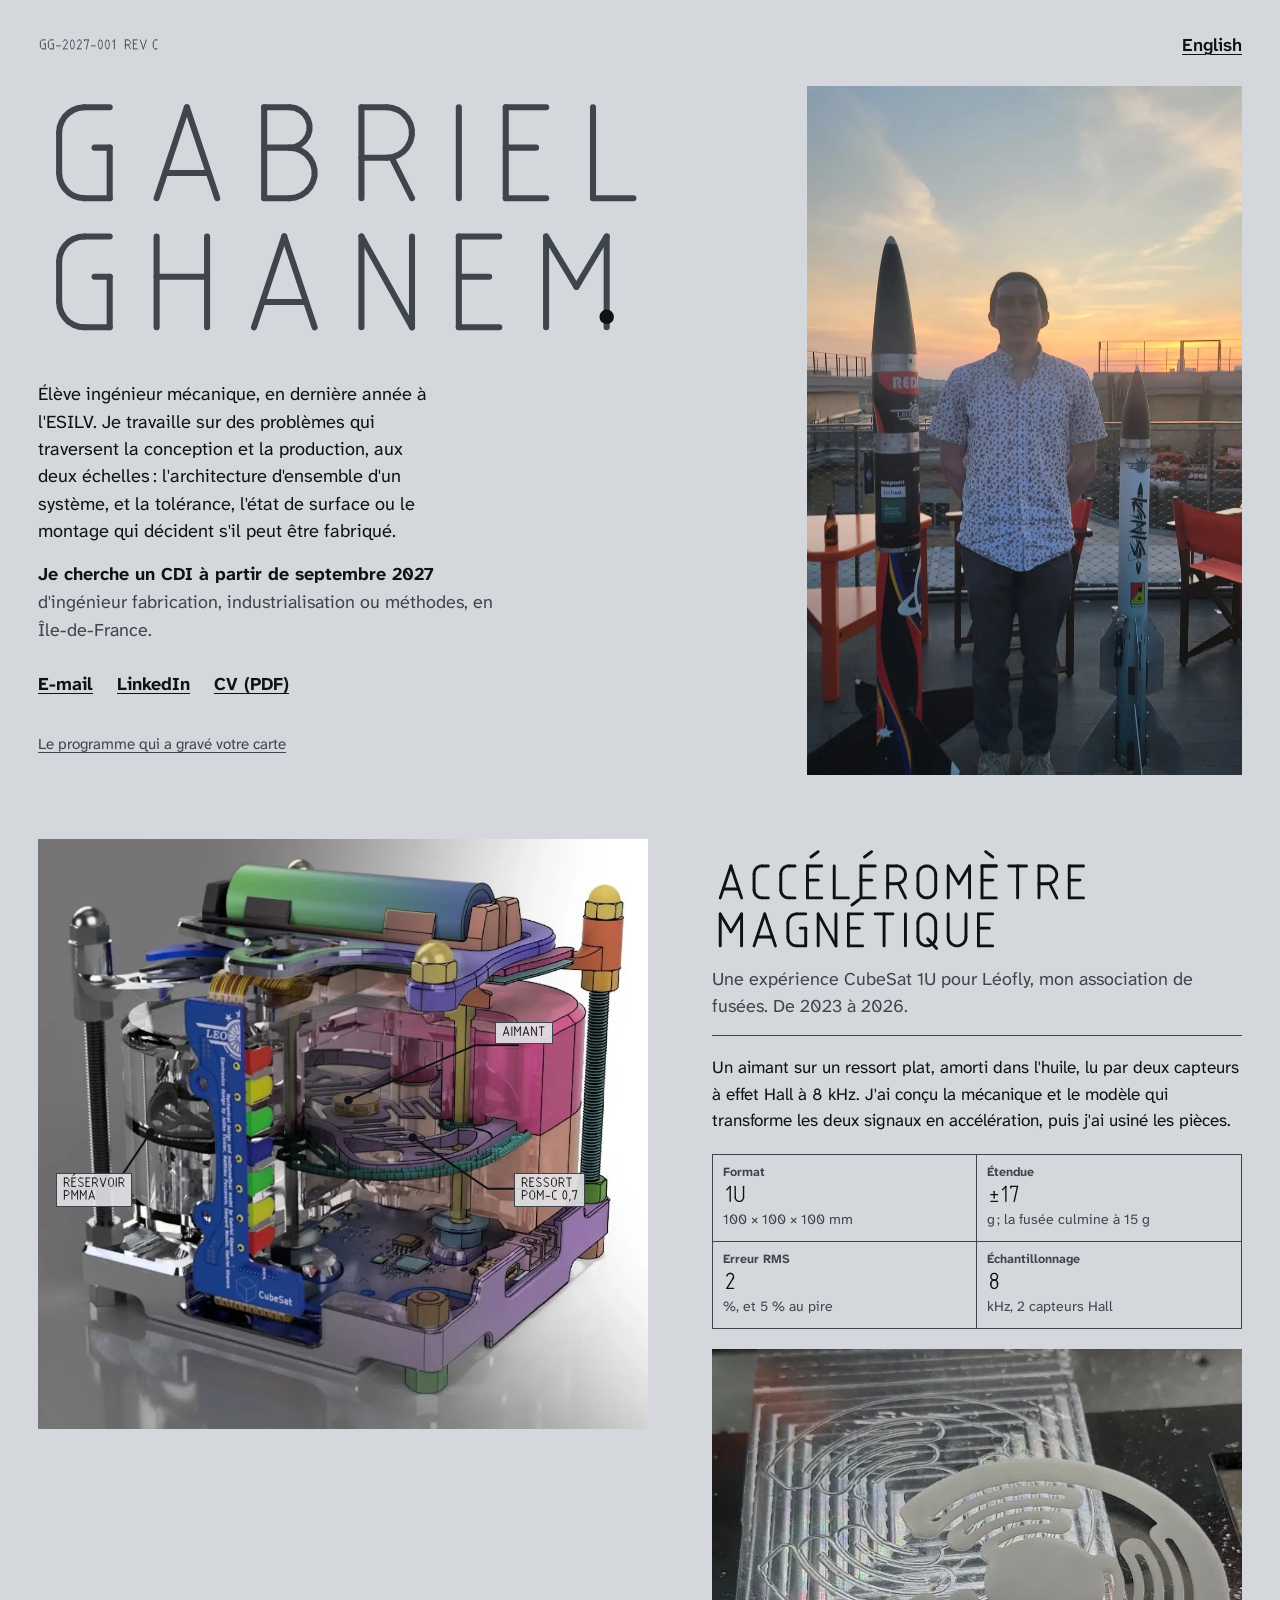
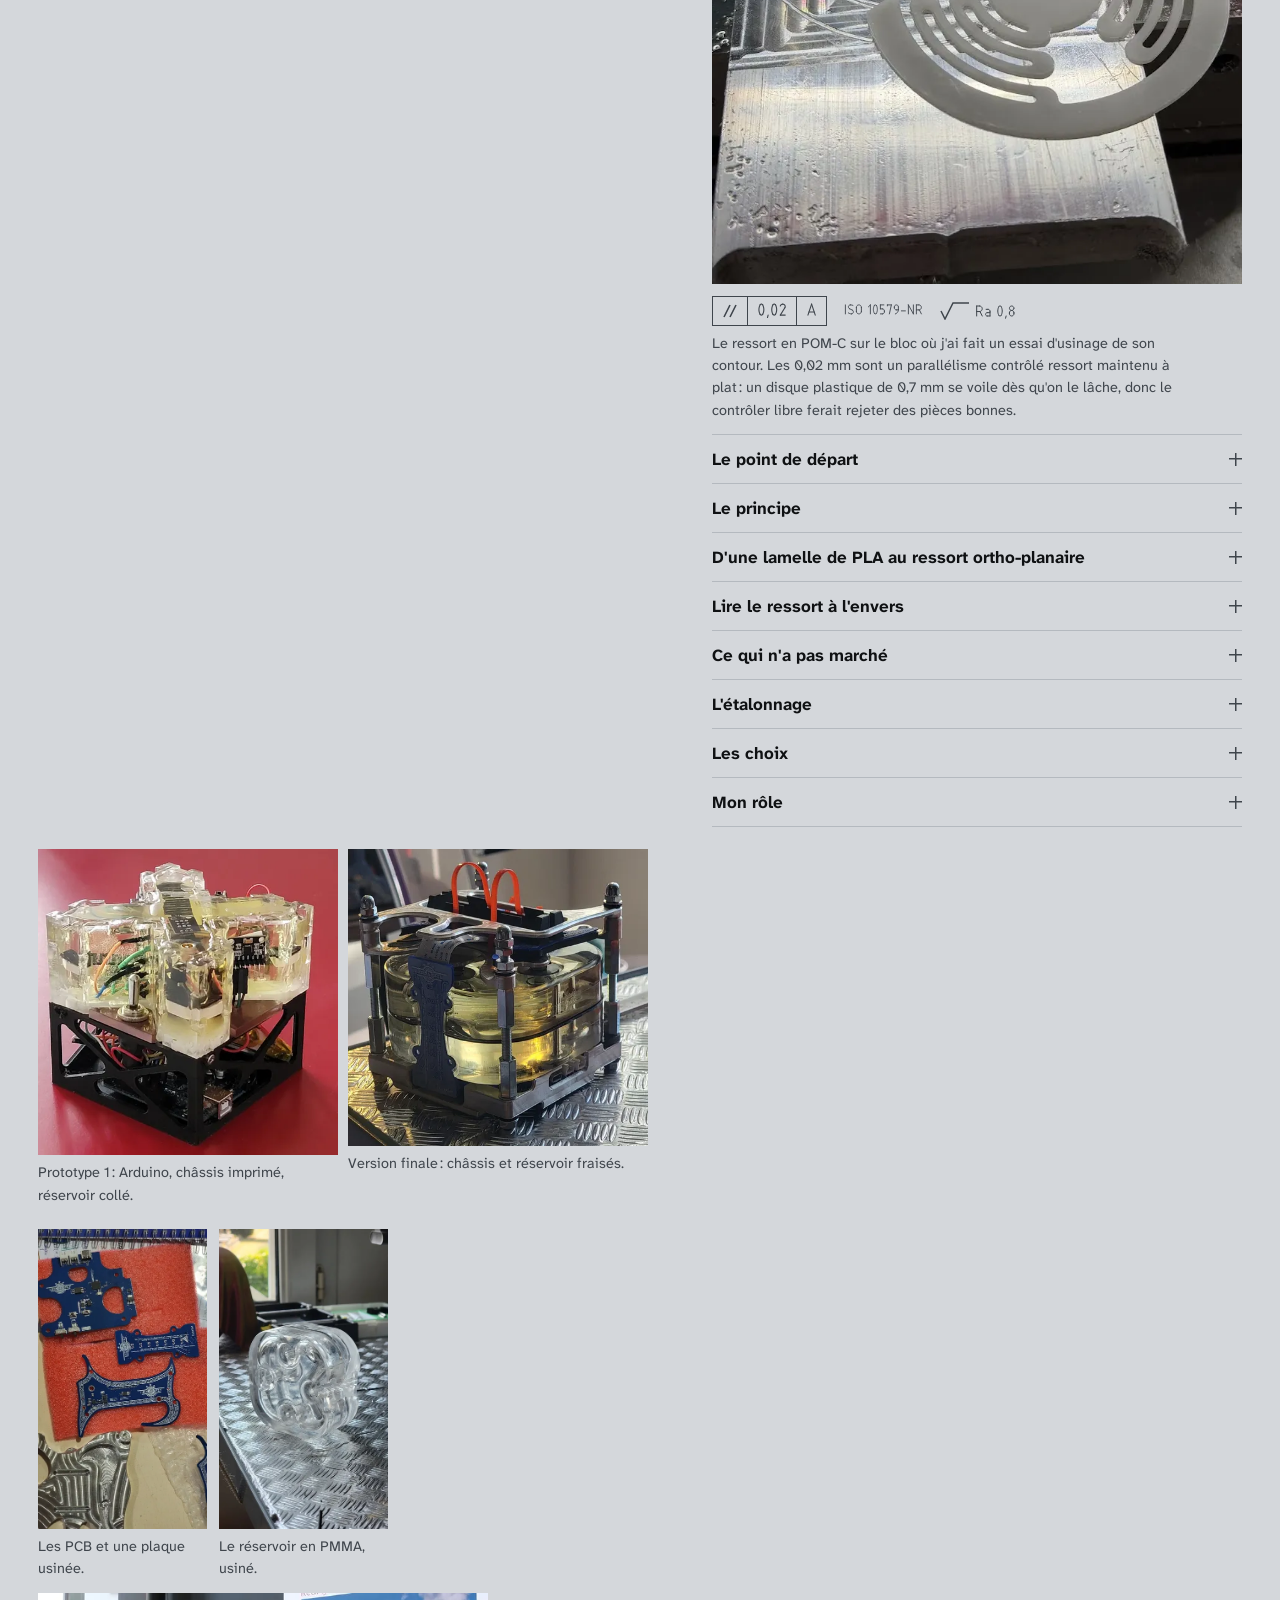
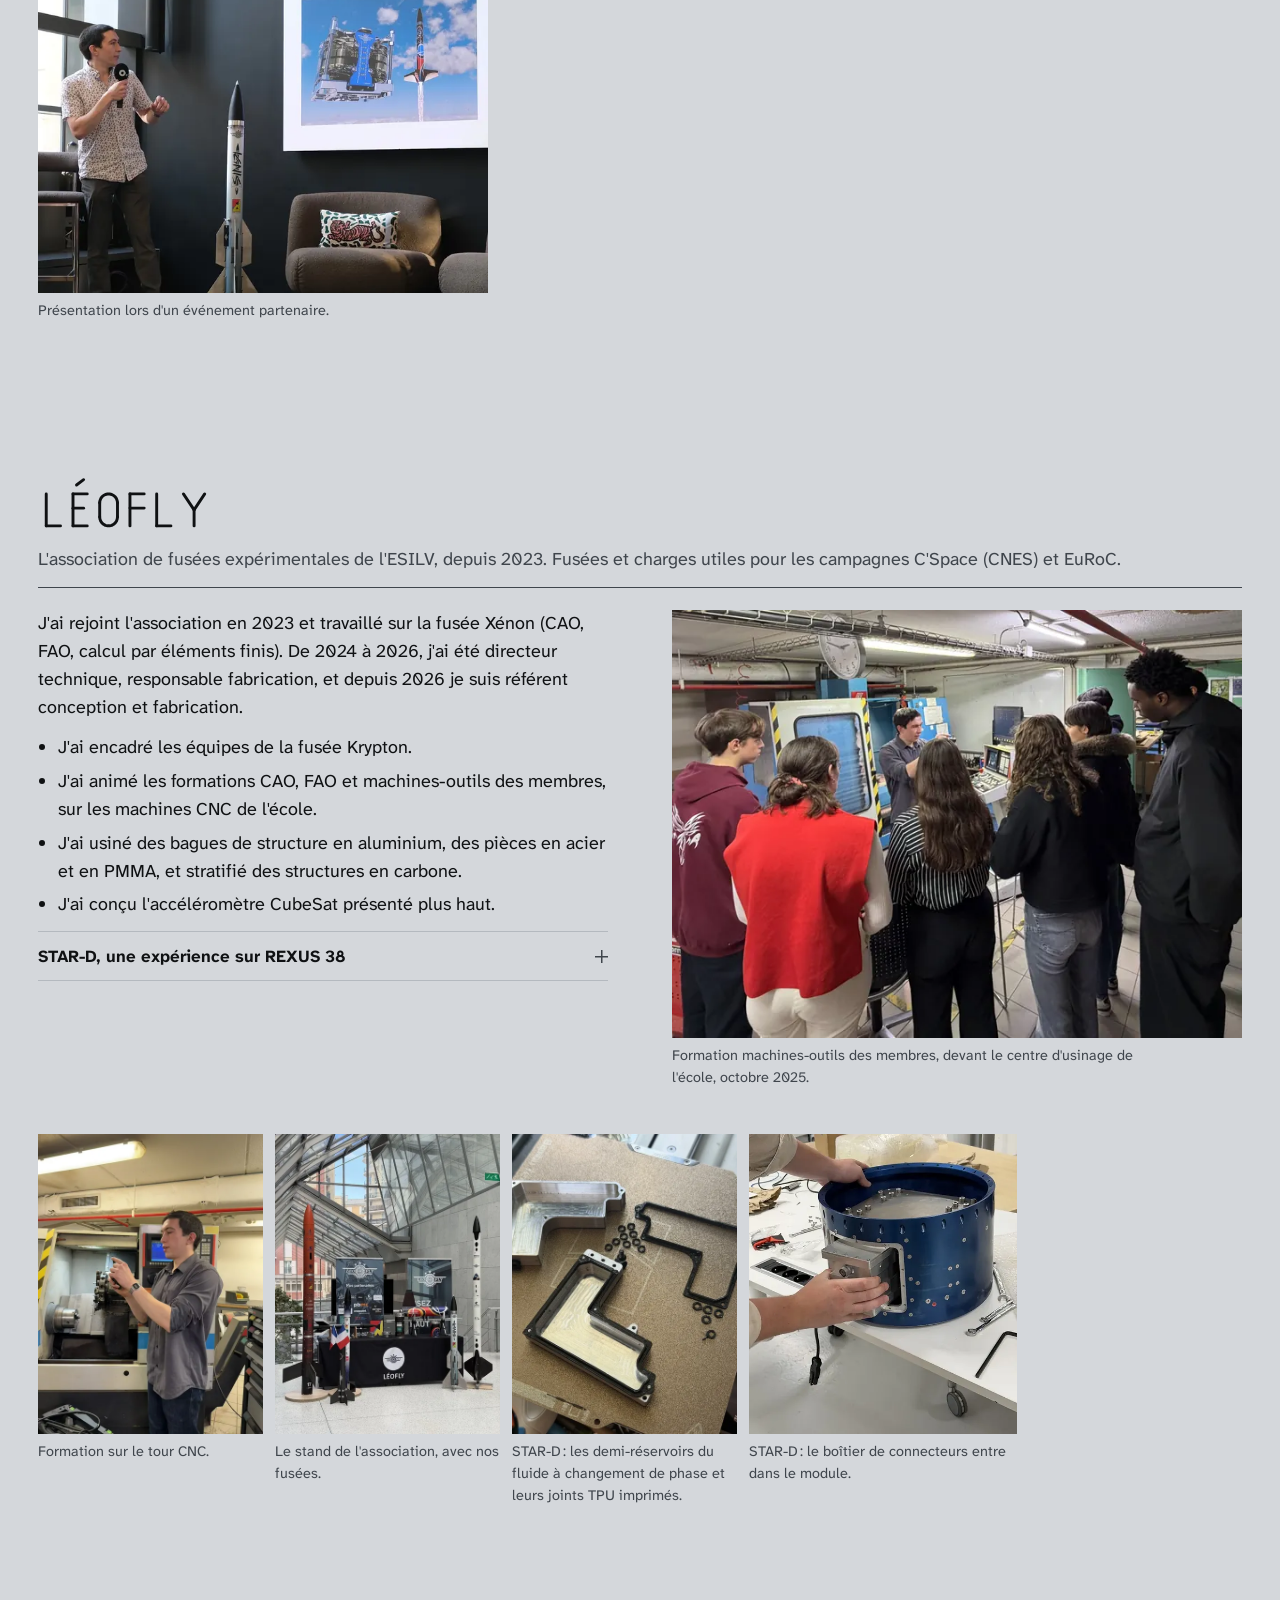
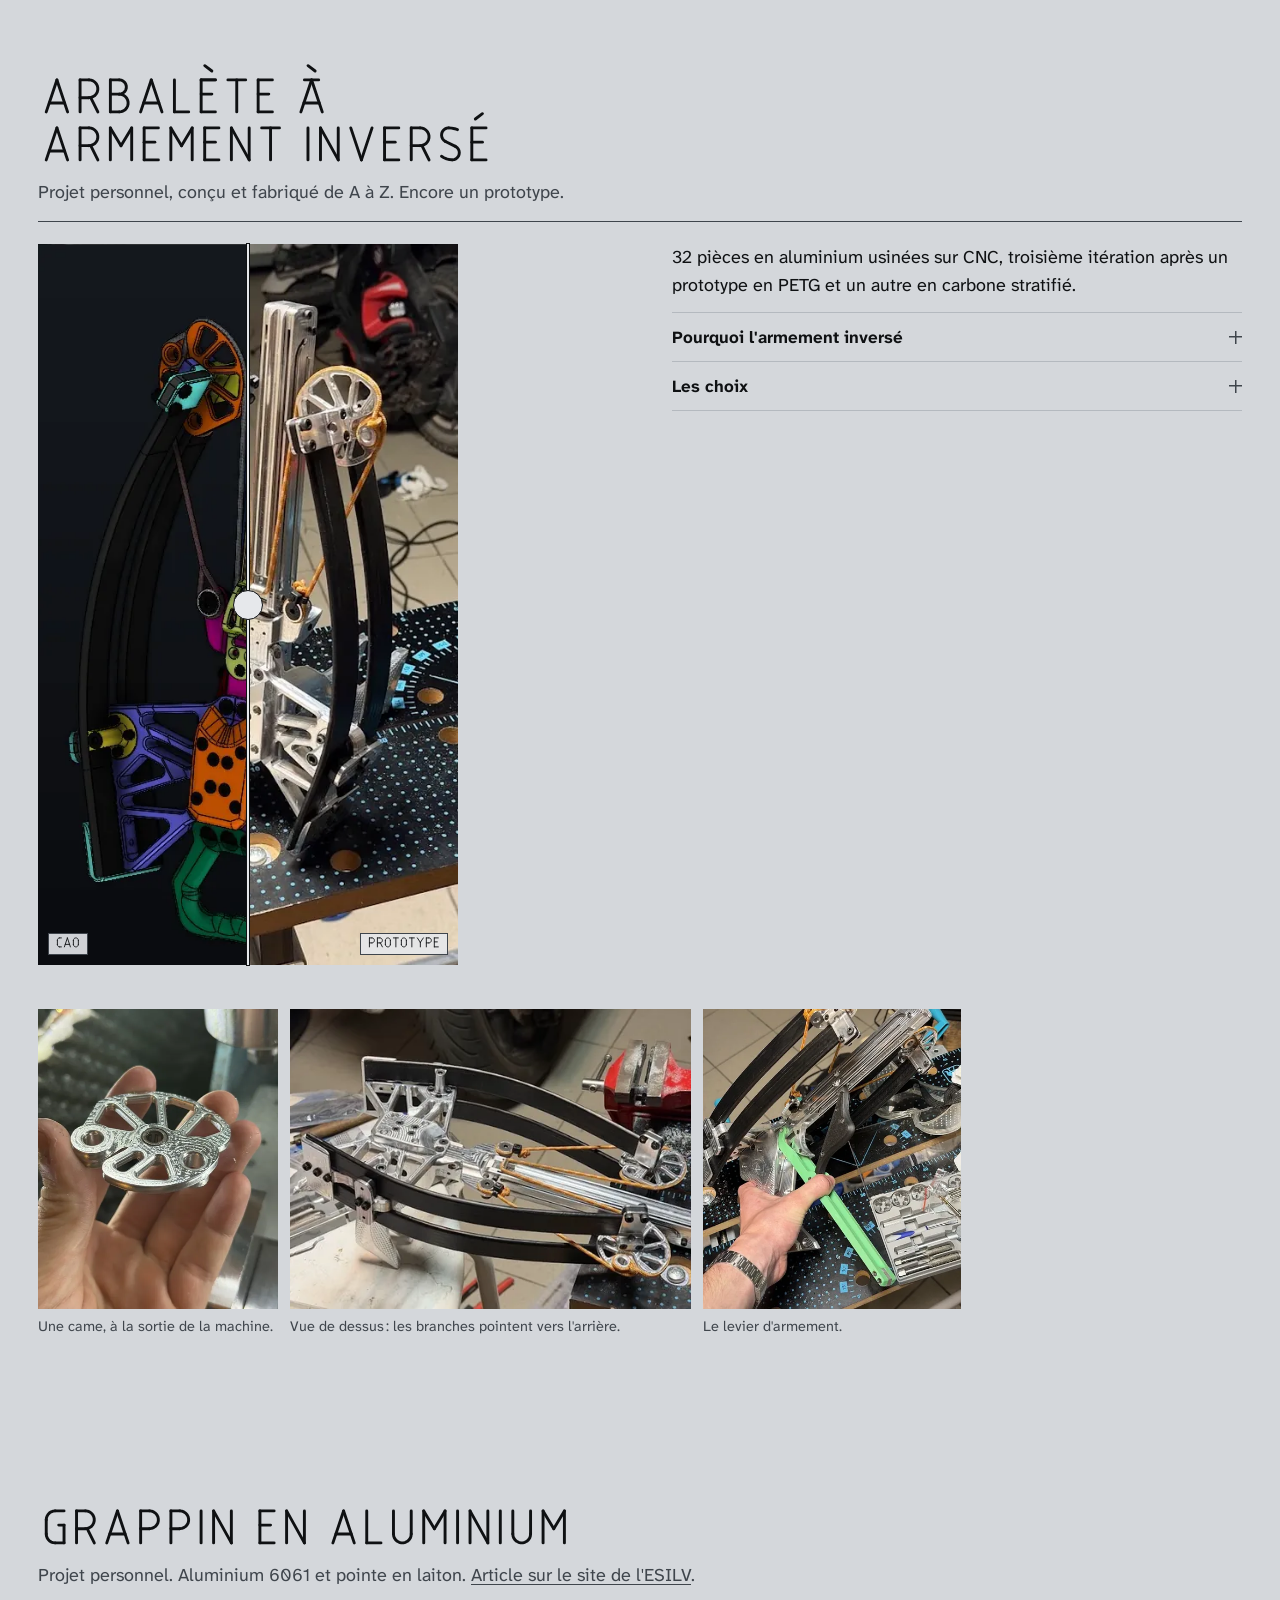
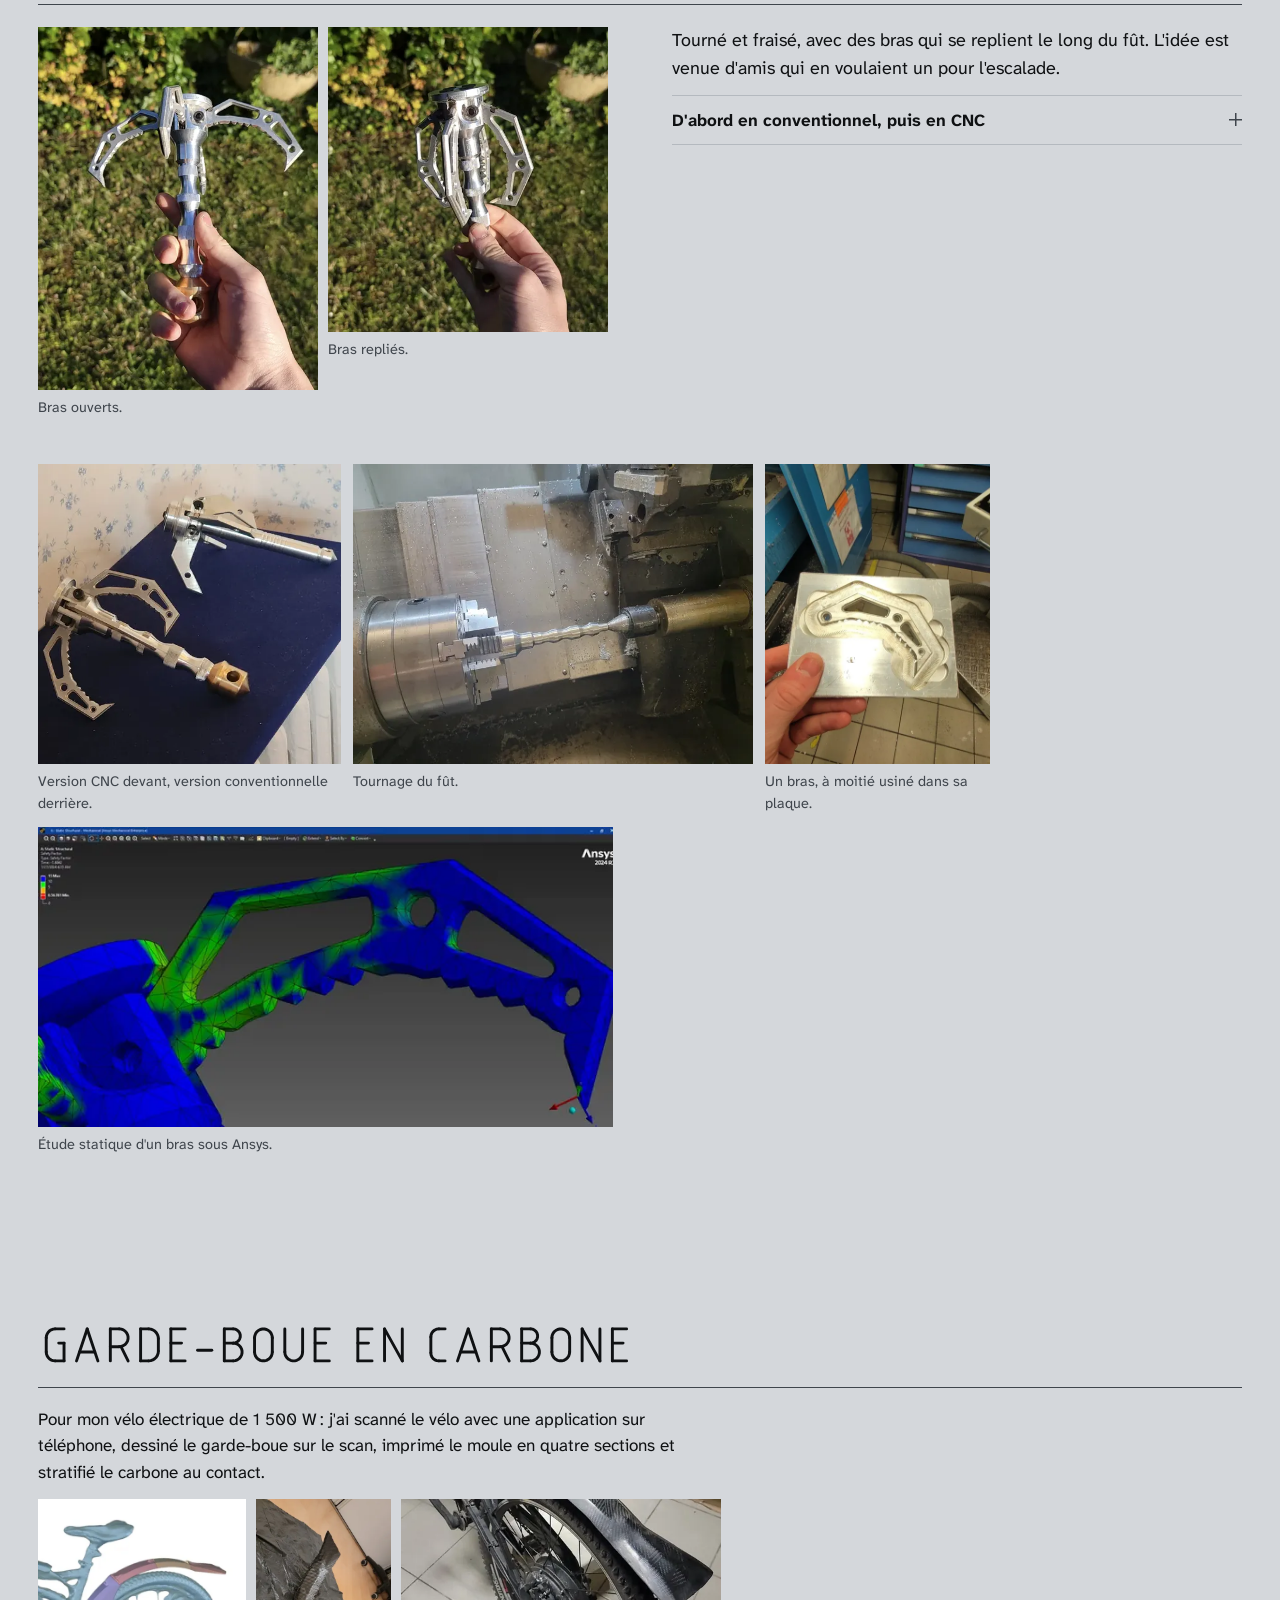
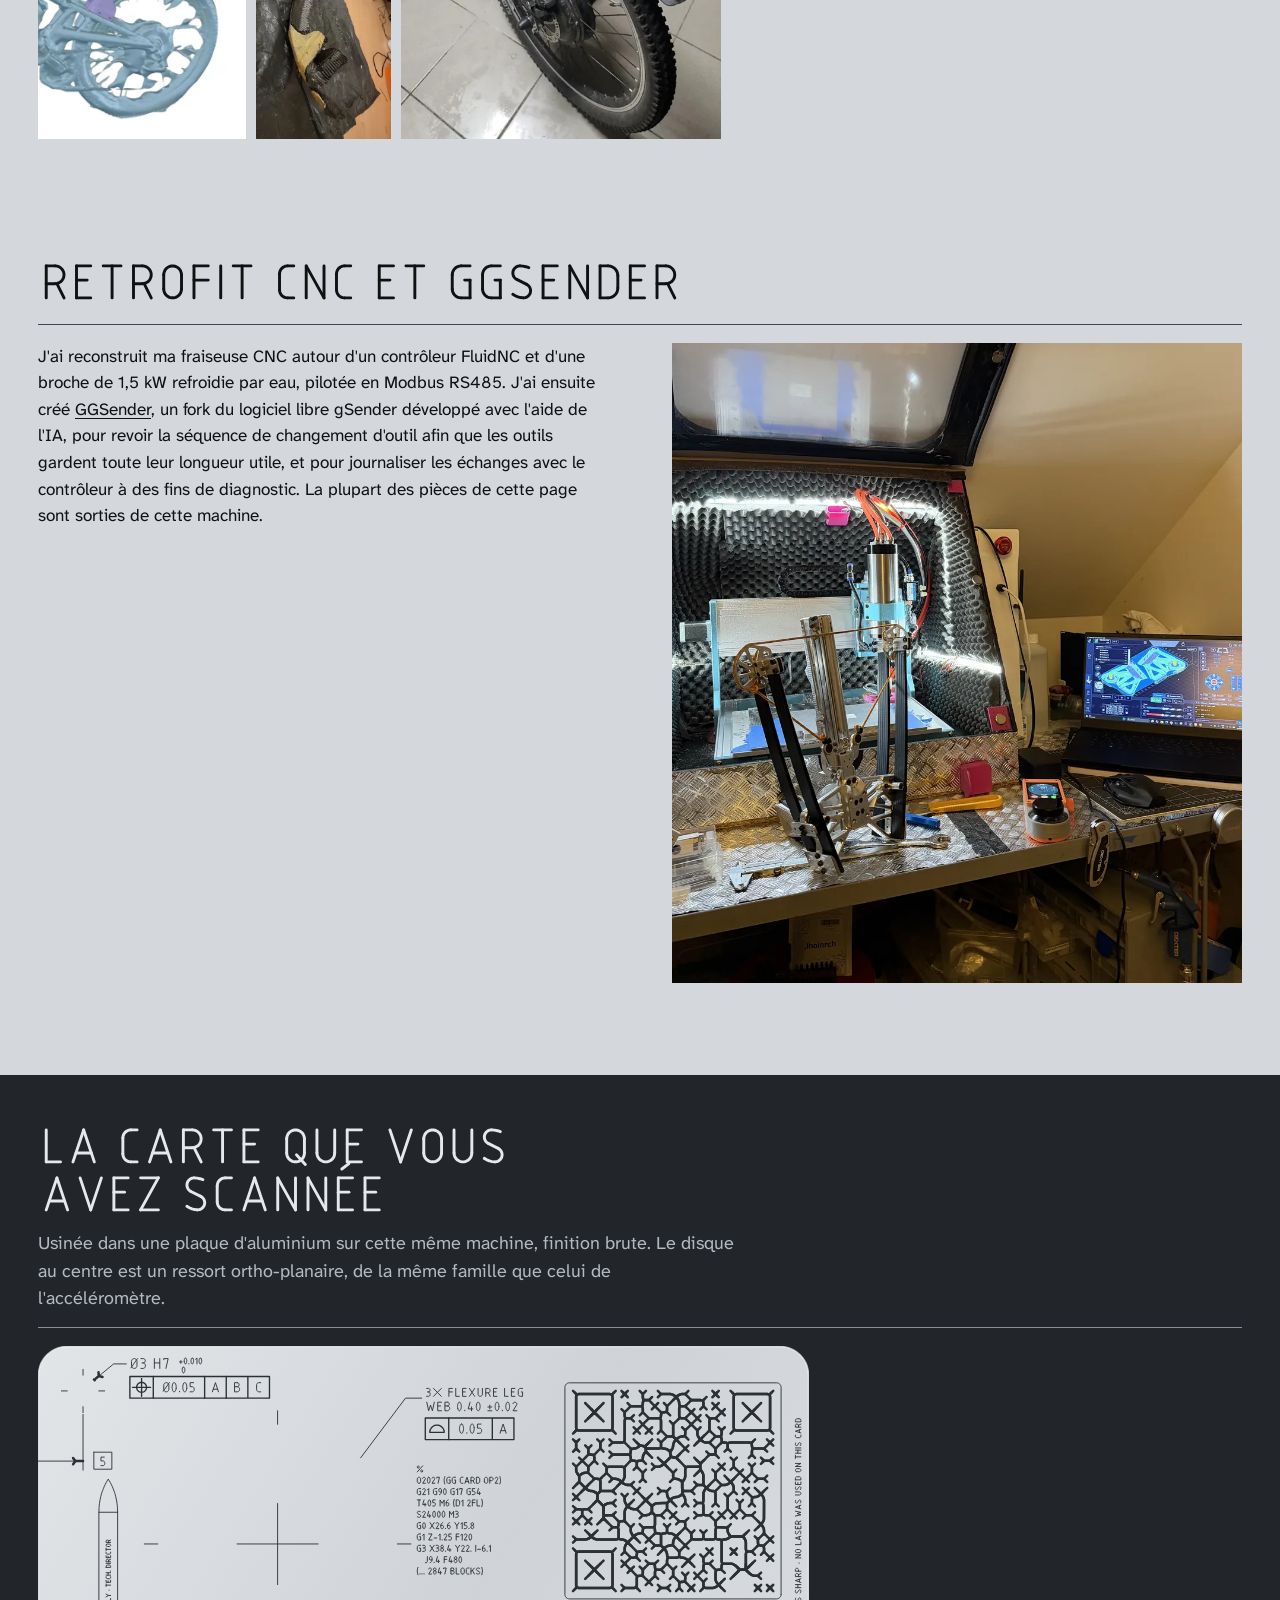
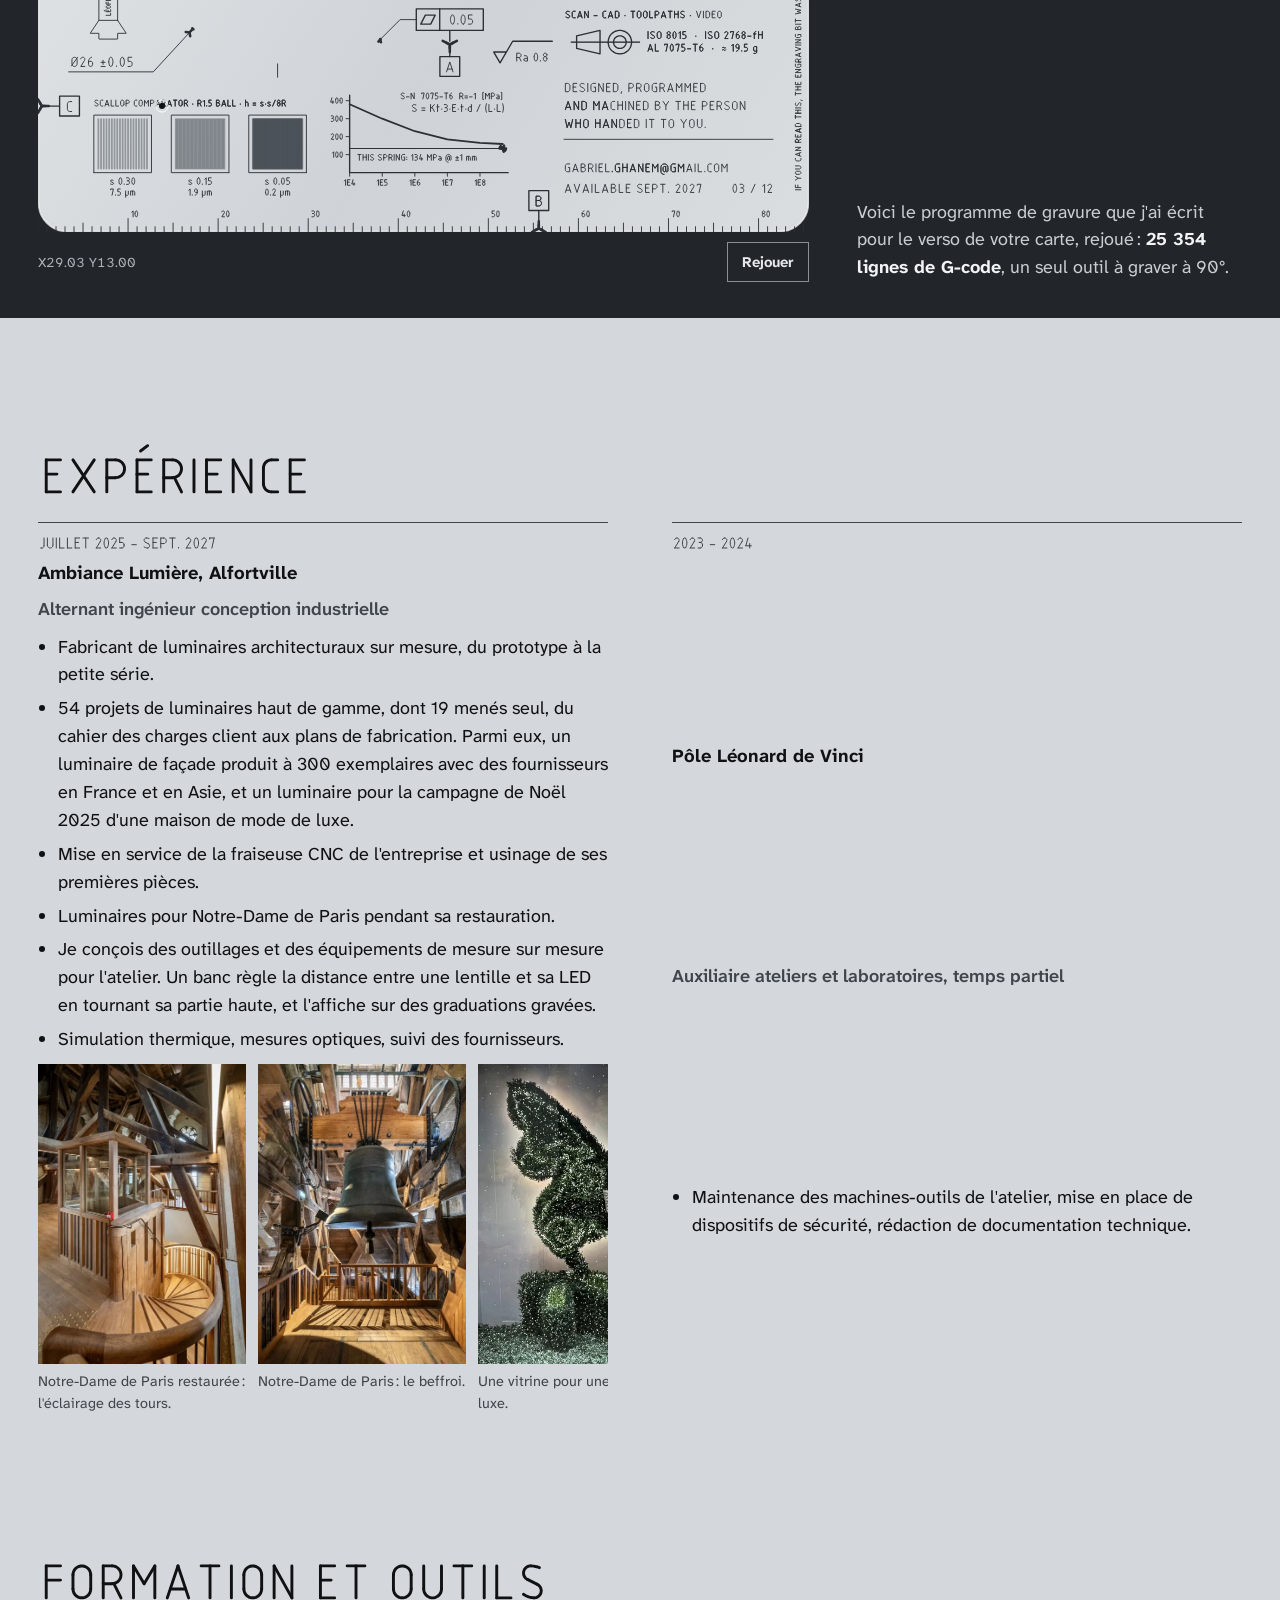
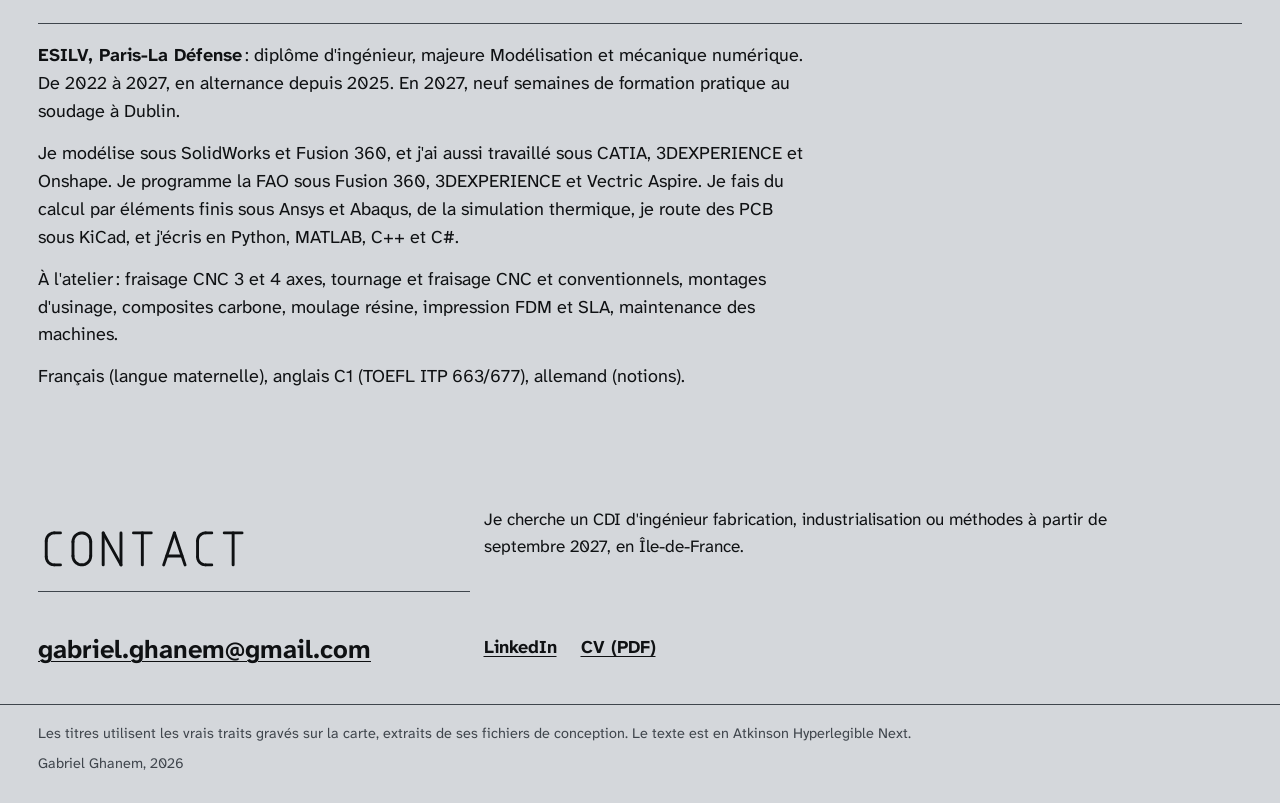
==== commit 19380b86: "Crossbow: the main reason for reverse draw is that the limbs' inertia cancels out Co-Authored-By: Cl" ====
--- a/docs/fr/index.html
+++ b/docs/fr/index.html
@@ -114,7 +114,7 @@
   </div>
   <div class="prose">
 <p class="keep">32 pièces en aluminium usinées sur CNC, troisième itération après un prototype en PETG et un autre en carbone stratifié.</p>
-<details><summary><h3>Pourquoi l'armement inversé</h3></summary><div class="fold"><p>Sur une arbalète à armement inversé, les branches pointent vers le tireur : la corde parcourt une plus grande course pour la même largeur, et la masse se rapproche de la poignée. Les cames et le mécanisme d'armement deviennent plus difficiles à concevoir, et c'est justement ce qui m'intéressait.</p></div></details>
+<details><summary><h3>Pourquoi l'armement inversé</h3></summary><div class="fold"><p>Sur une arbalète à armement inversé, les branches pointent vers le tireur. La raison principale : l'inertie des branches s'annule, donc moins de recul et un tir plus efficace. La corde parcourt aussi une plus grande course pour la même largeur, et la masse se rapproche de la poignée. En contrepartie, les cames et le mécanisme d'armement sont plus difficiles à concevoir, et c'est justement ce qui m'intéressait.</p></div></details>
 <details><summary><h3>Les choix</h3></summary><div class="fold"><p><b>Un seul modèle pilote tout.</b> L'assemblage SolidWorks est piloté par un fichier d'équations partagé : changer une cote met à jour toutes les pièces qui en dépendent.</p>
 <p><b>Vérifier avant d'usiner l'aluminium.</b> Chaque nouvelle géométrie a été testée en POM-C ou imprimée en 3D avant l'usinage. Les branches sont en fibre de verre, prototypées en POM.</p>
 <p><b>Un simulateur du mécanisme d'armement.</b> Je l'ai développé avec l'aide de l'IA : je modifie en direct la forme et la position des pièces, la cinématique se met à jour instantanément, et je teste des idées sans retourner dans la CAO.</p>
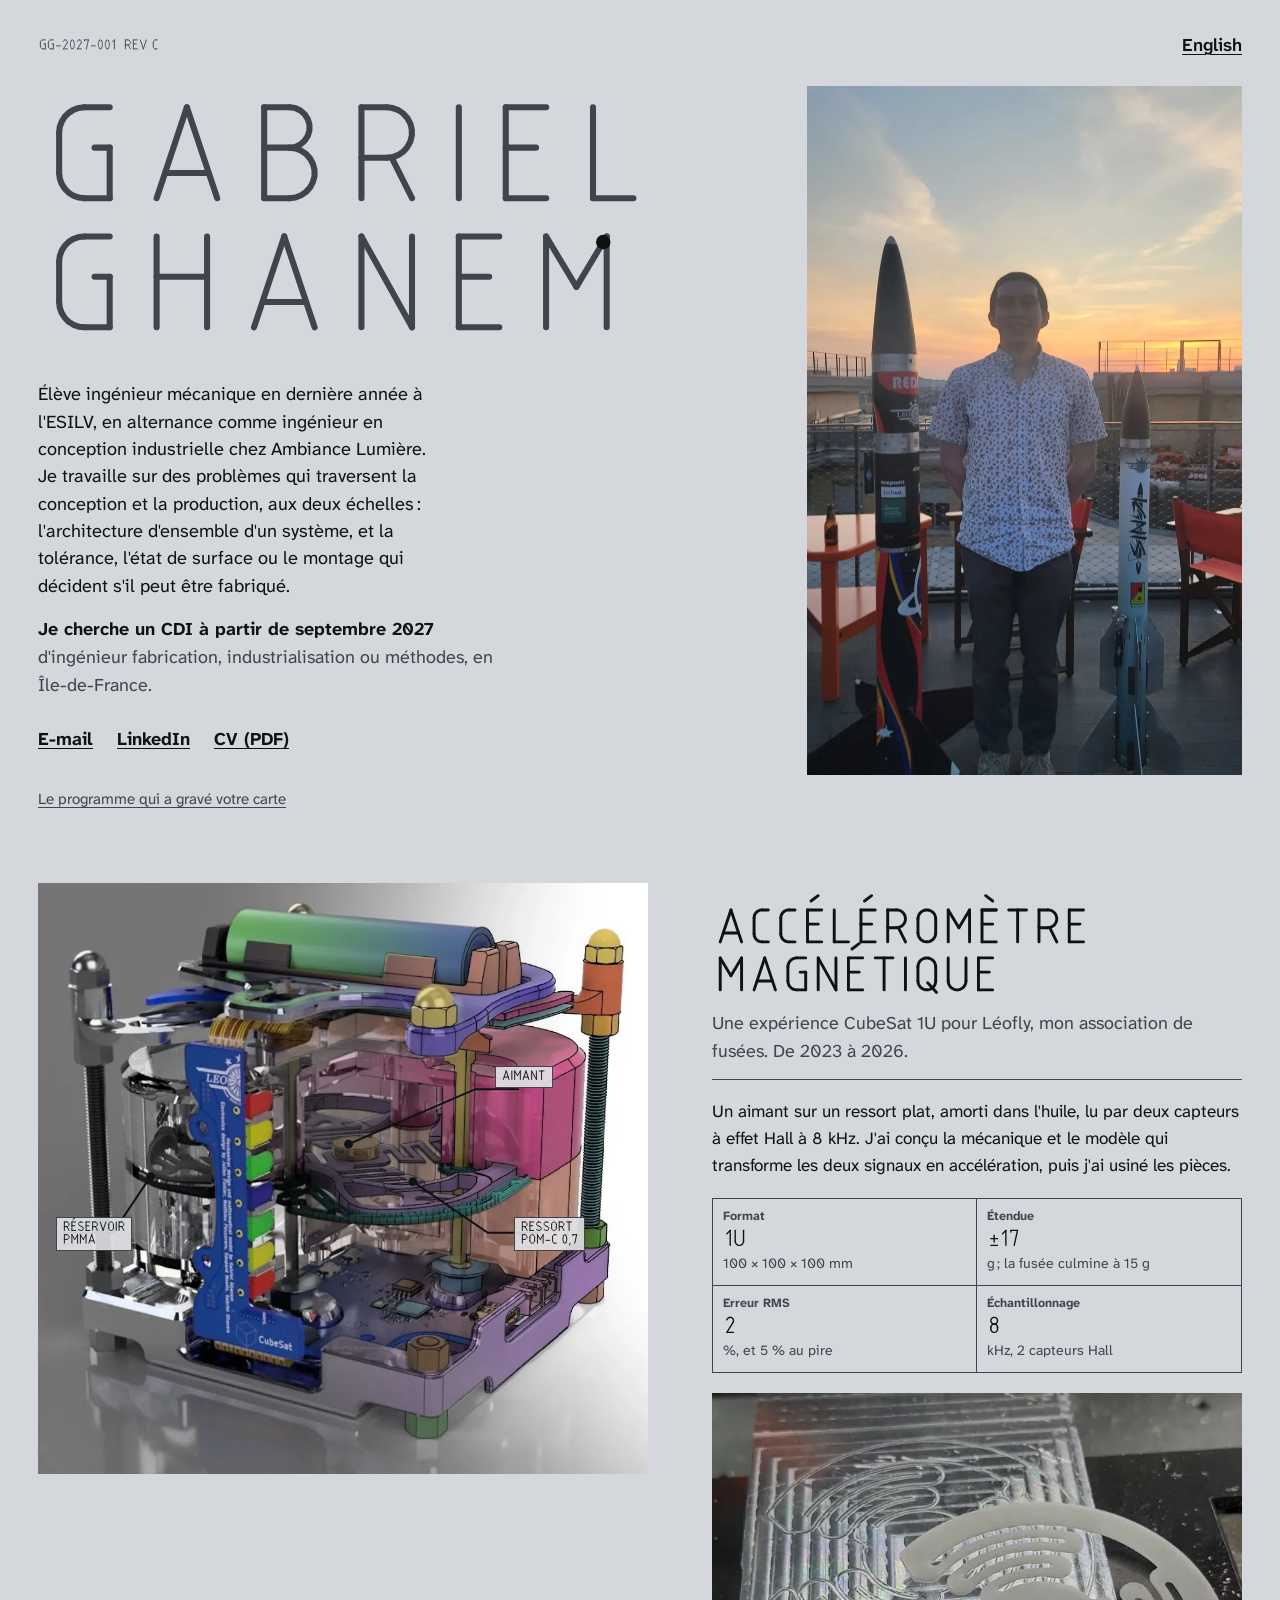
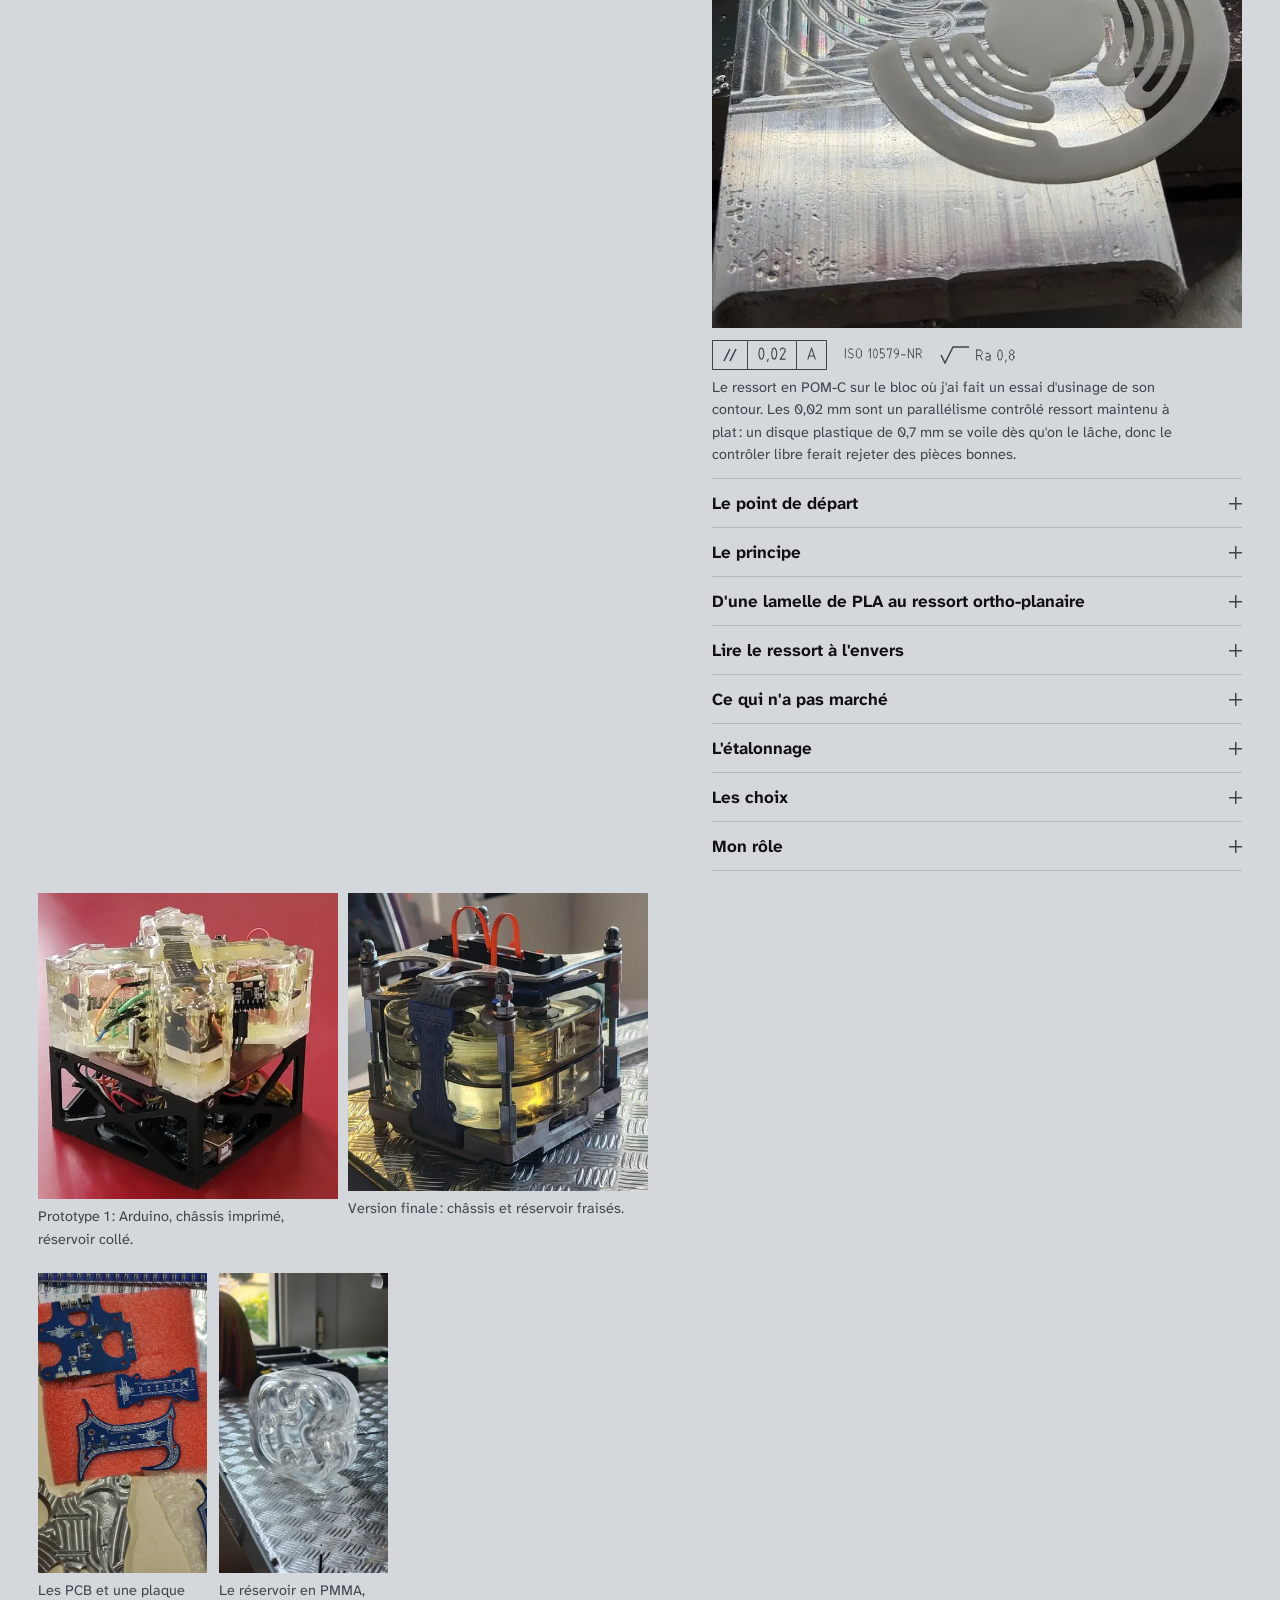
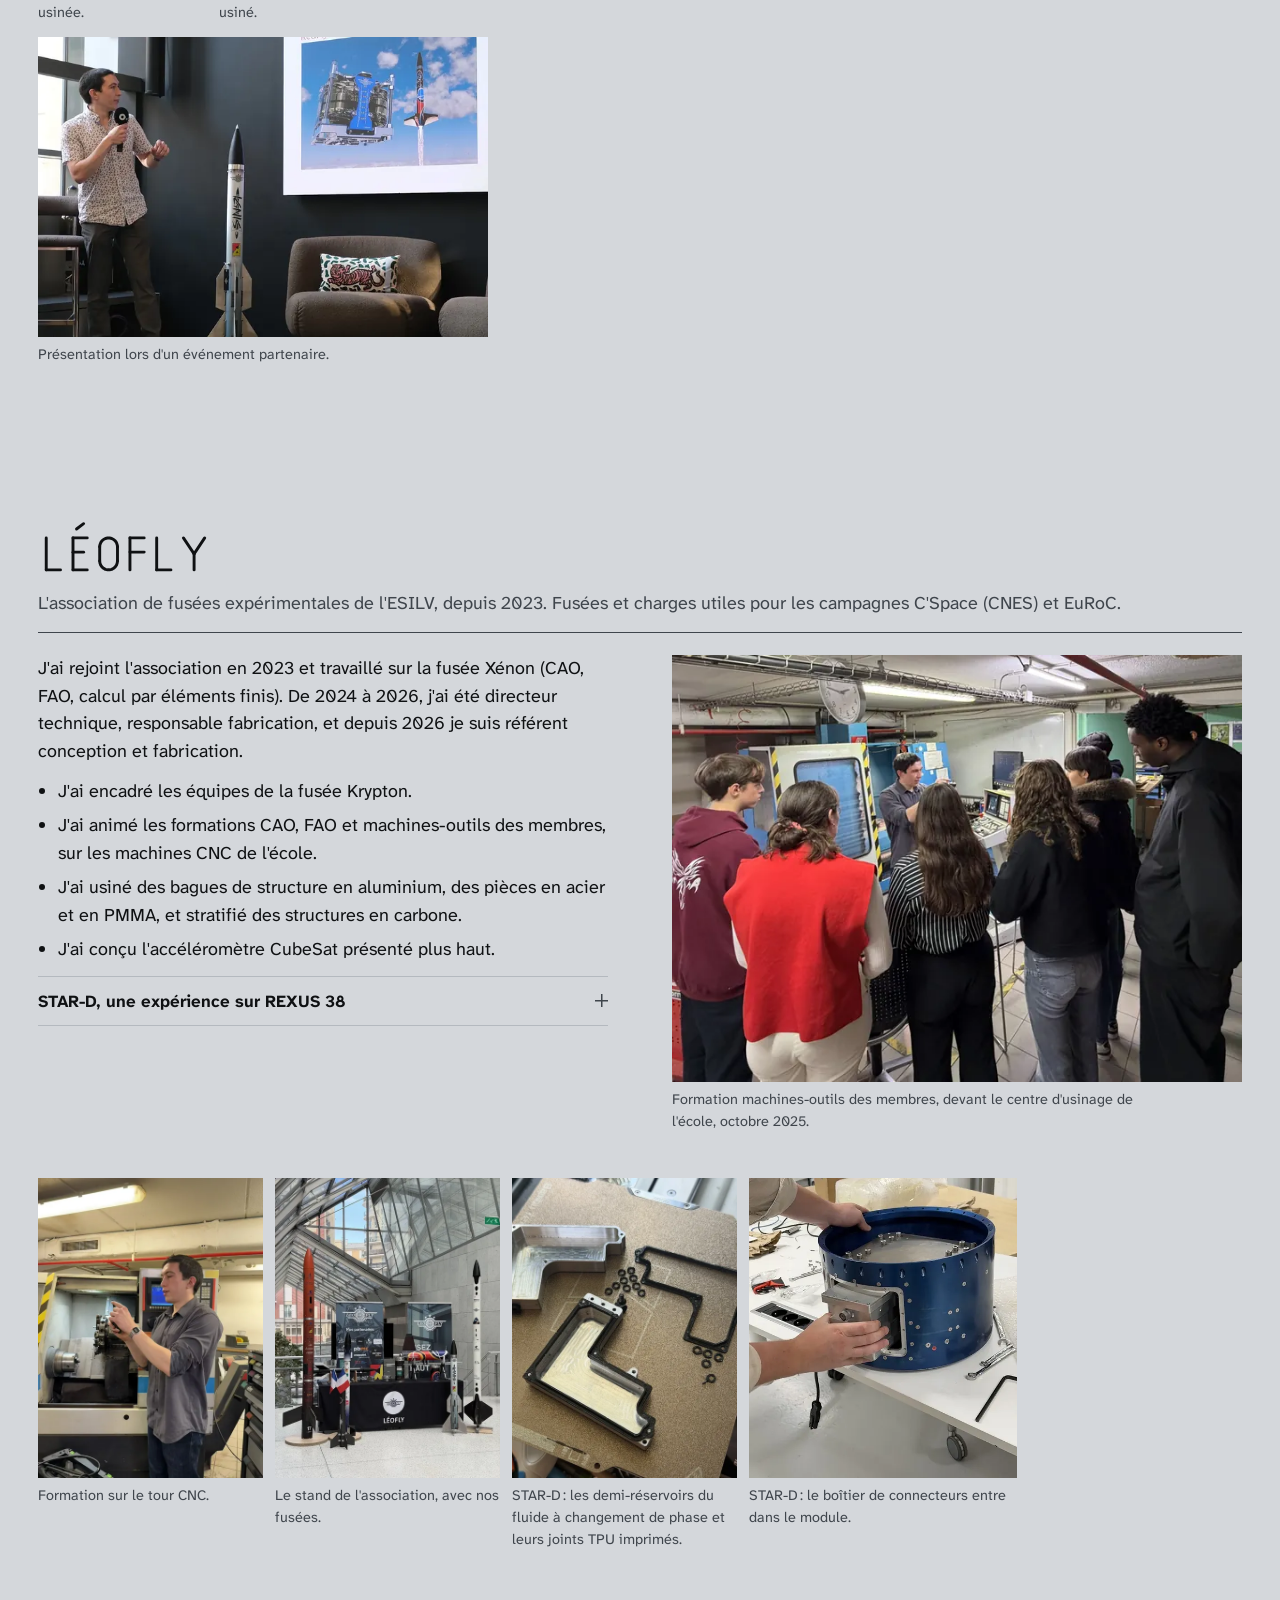
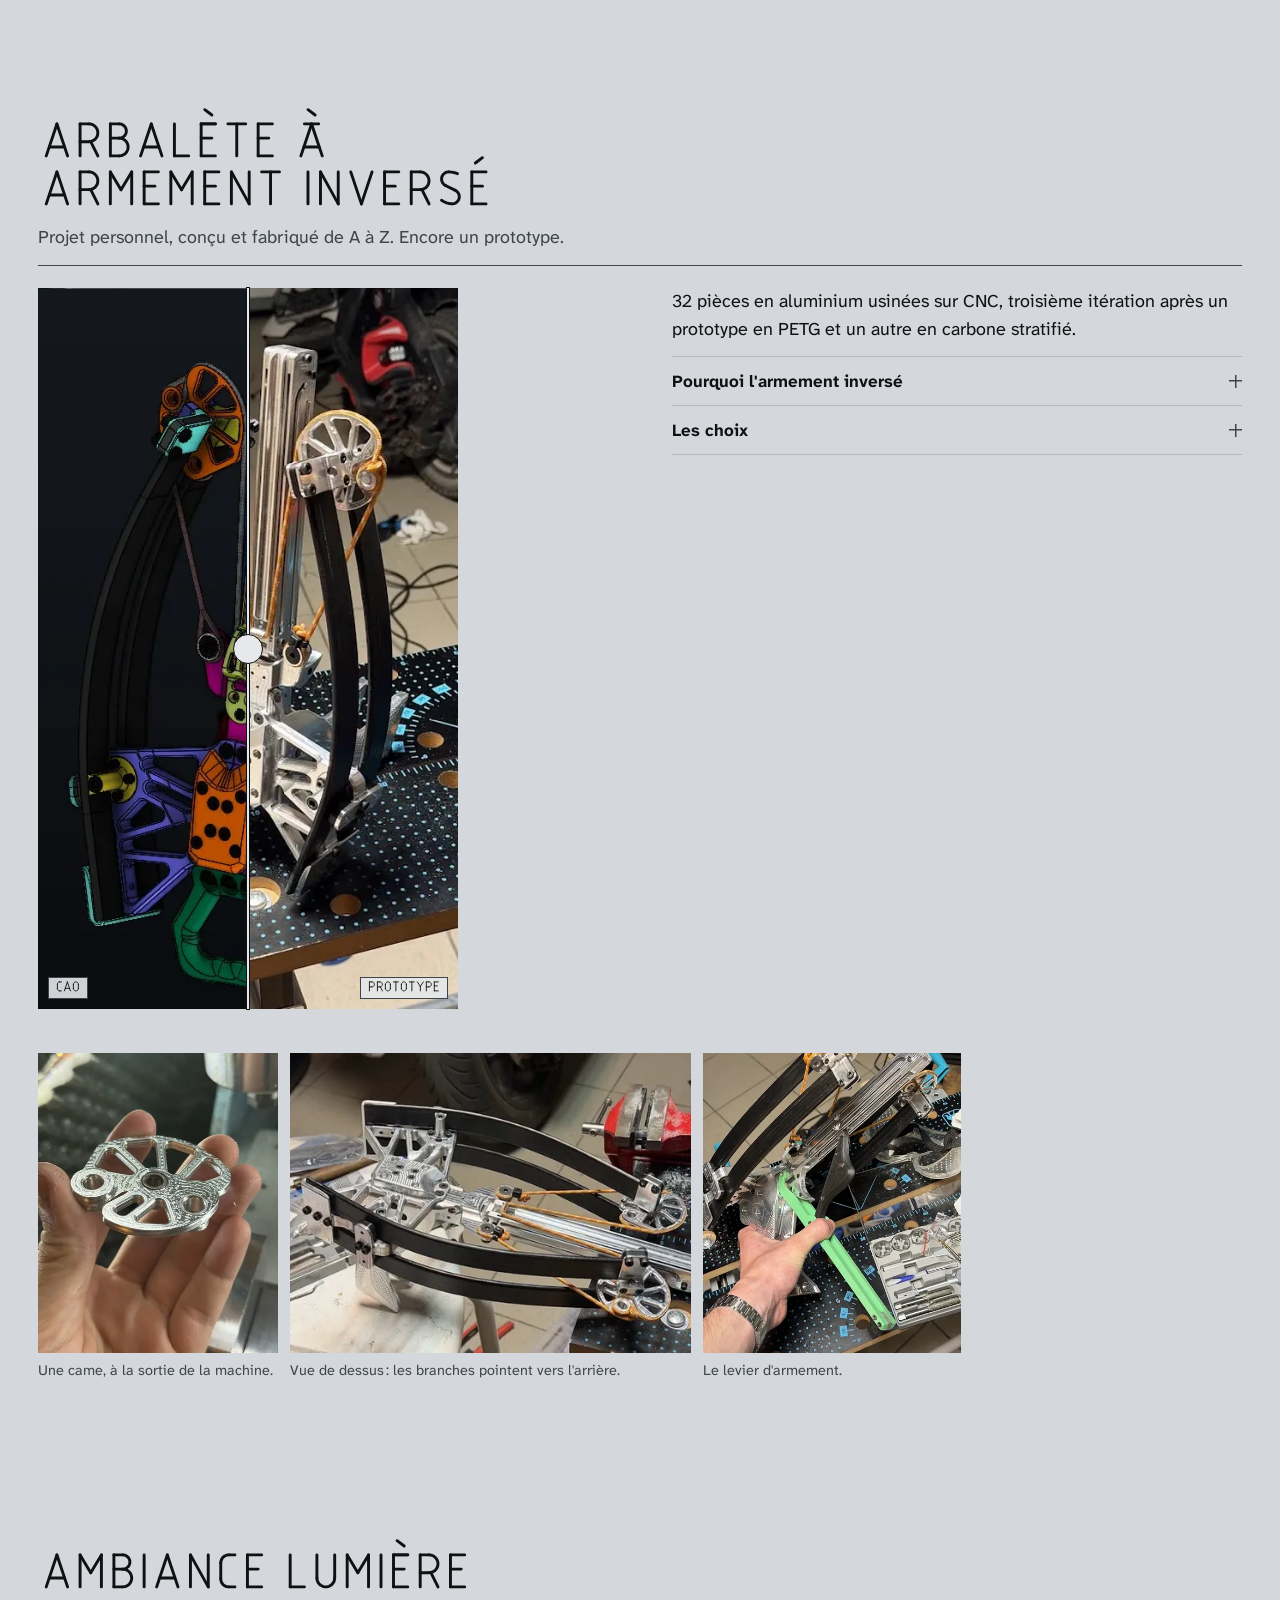
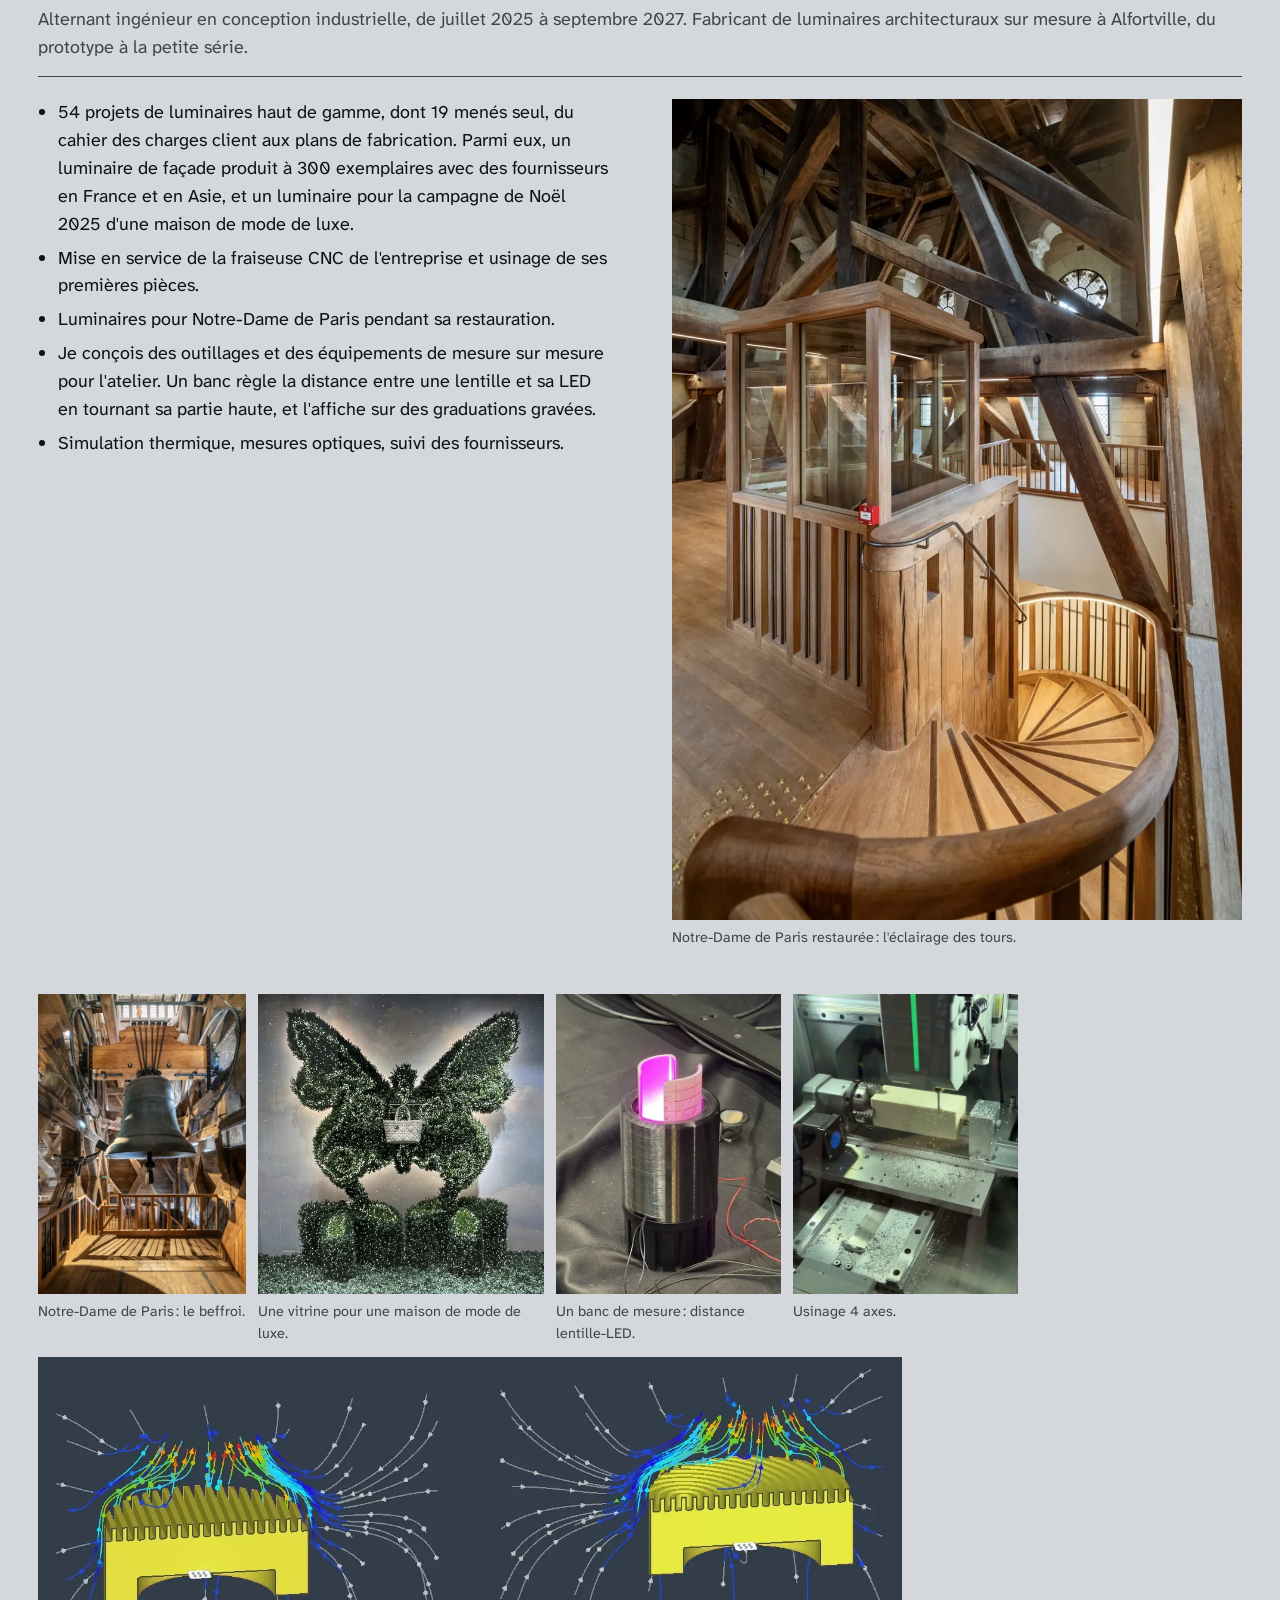
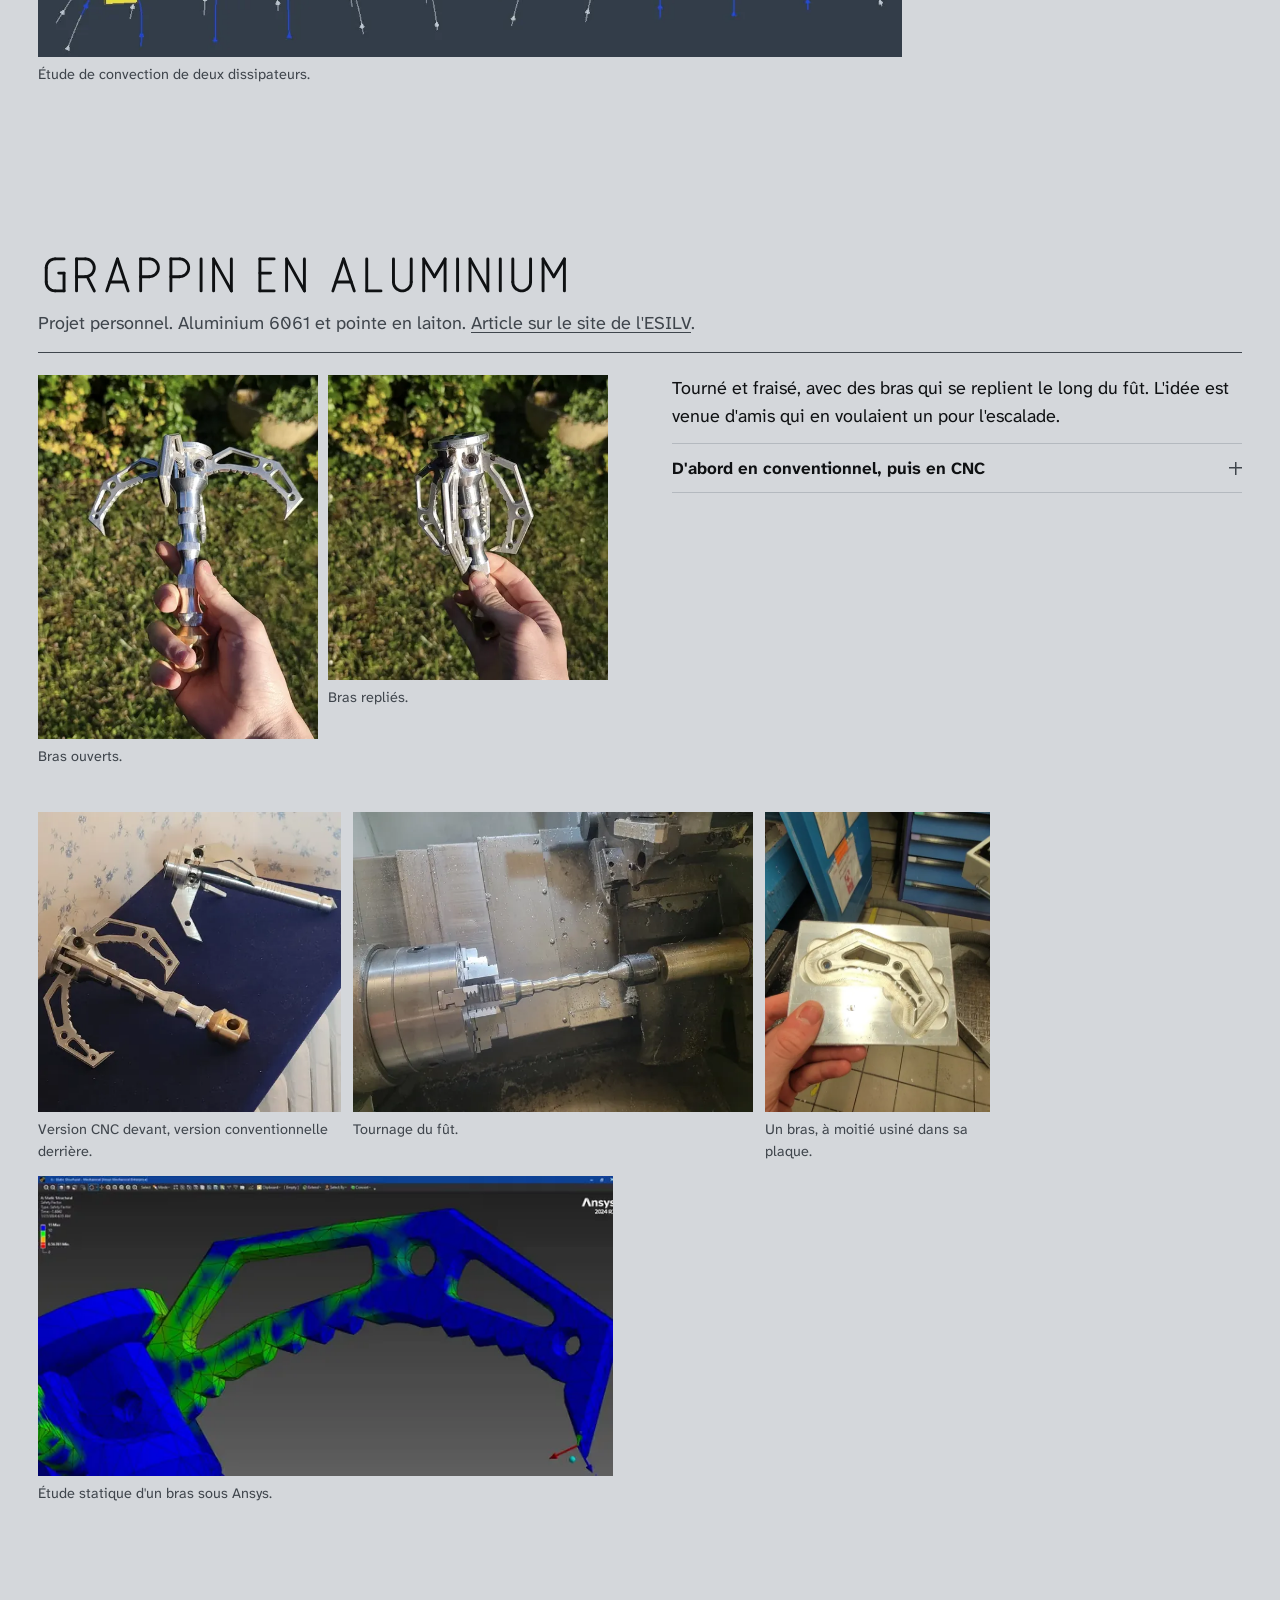
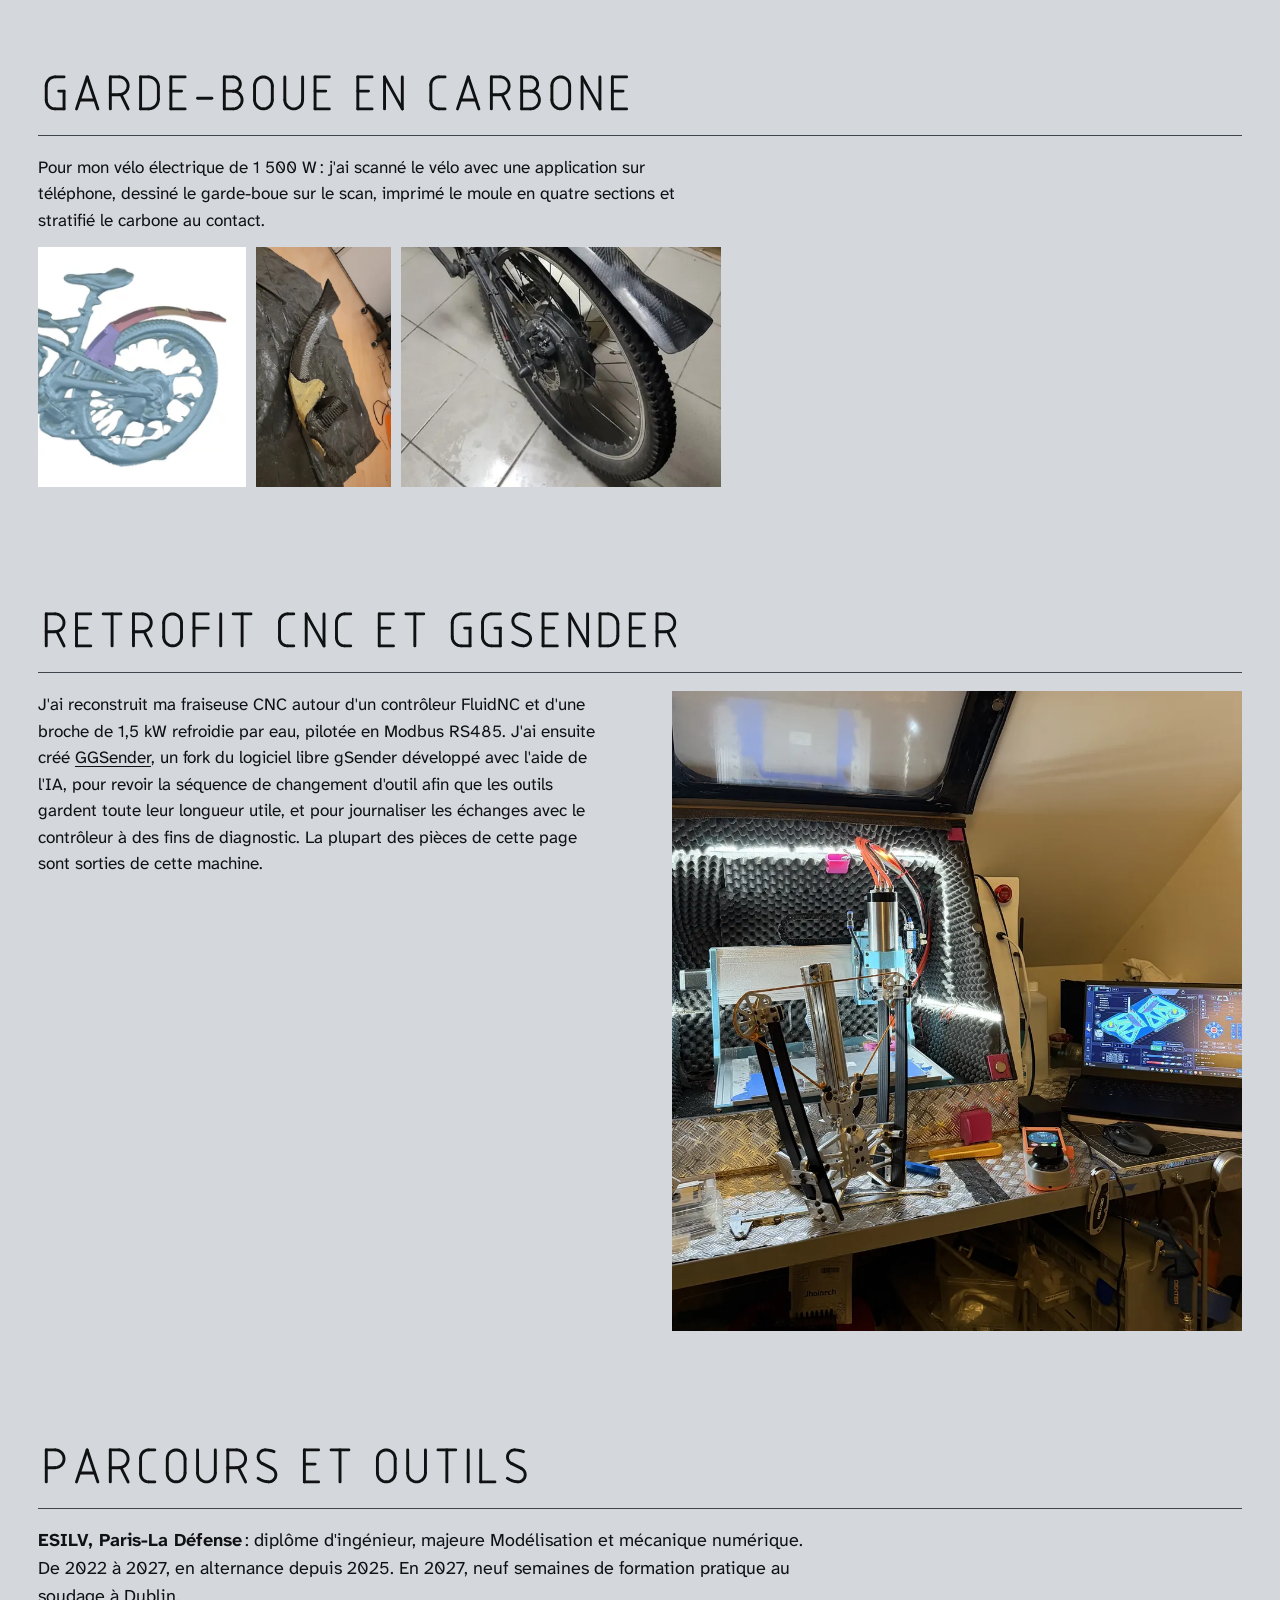
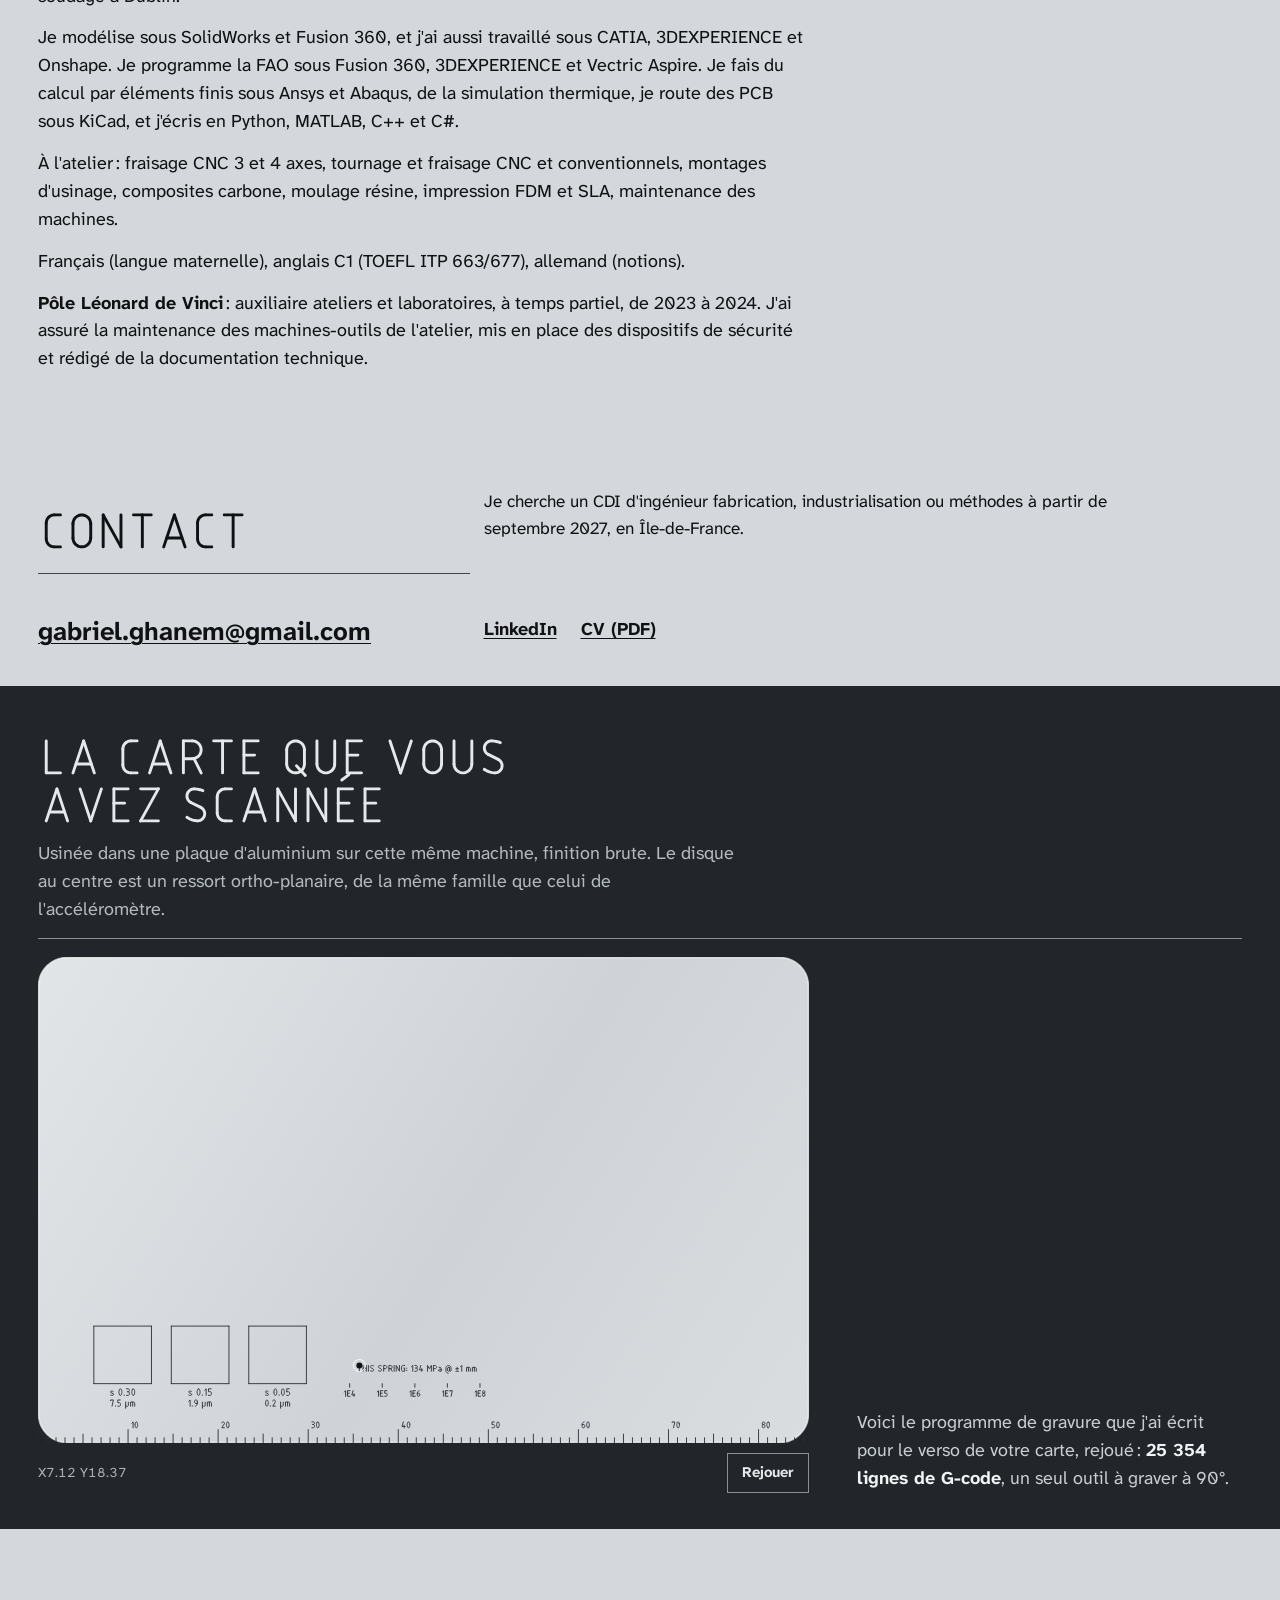
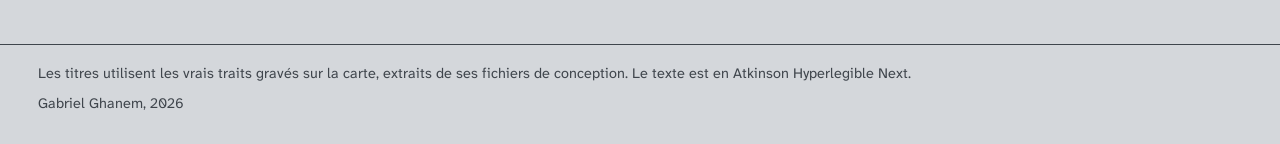
==== commit cae6424c: "Ambiance Lumière as its own section after the crossbow; apprenticeship in the intro; card last - Int" ====
--- a/docs/fr/index.html
+++ b/docs/fr/index.html
@@ -4,13 +4,13 @@
 <meta charset="utf-8">
 <meta name="viewport" content="width=device-width, initial-scale=1, viewport-fit=cover">
 <title>Gabriel Ghanem, ingénieur mécanique : conception et usinage</title>
-<meta name="description" content="Élève ingénieur mécanique en dernière année à l&#x27;ESILV, entre conception et production : un accéléromètre pour CubeSat, le réservoir d&#x27;une expérience REXUS, une arbalète à armement inversé. Je cherche un CDI en fabrication ou en méthodes à partir de septembre 2027.">
+<meta name="description" content="Élève ingénieur mécanique en dernière année à l&#x27;ESILV, en alternance comme ingénieur en conception industrielle, entre conception et production : un accéléromètre pour CubeSat, le réservoir d&#x27;une expérience REXUS, une arbalète à armement inversé. Je cherche un CDI en fabrication ou en méthodes à partir de septembre 2027.">
 <link rel="canonical" href="https://gabrielgorithme.github.io/CNC-Business-card-/fr/">
 <link rel="alternate" hreflang="en" href="https://gabrielgorithme.github.io/CNC-Business-card-/">
 <link rel="alternate" hreflang="fr" href="https://gabrielgorithme.github.io/CNC-Business-card-/fr/">
 <meta property="og:type" content="website">
 <meta property="og:title" content="Gabriel Ghanem, ingénieur mécanique : conception et usinage">
-<meta property="og:description" content="Élève ingénieur mécanique en dernière année à l&#x27;ESILV, entre conception et production : un accéléromètre pour CubeSat, le réservoir d&#x27;une expérience REXUS, une arbalète à armement inversé. Je cherche un CDI en fabrication ou en méthodes à partir de septembre 2027.">
+<meta property="og:description" content="Élève ingénieur mécanique en dernière année à l&#x27;ESILV, en alternance comme ingénieur en conception industrielle, entre conception et production : un accéléromètre pour CubeSat, le réservoir d&#x27;une expérience REXUS, une arbalète à armement inversé. Je cherche un CDI en fabrication ou en méthodes à partir de septembre 2027.">
 <meta property="og:url" content="https://gabrielgorithme.github.io/CNC-Business-card-/fr/">
 <meta property="og:image" content="https://gabrielgorithme.github.io/CNC-Business-card-/assets/og.jpg">
 <meta property="og:image:width" content="1200"><meta property="og:image:height" content="630">
@@ -27,7 +27,7 @@
   <h1 class="name"><span class="sr">Gabriel Ghanem</span><svg class="isocp " preserveAspectRatio="xMinYMid meet" viewBox="-0.58 -9.36 61.13 24.80" style="--h:2.8269;--ar:2.4645" aria-hidden="true" focusable="false"><g fill="none" stroke="currentColor" stroke-width="0.585" stroke-linecap="round" stroke-linejoin="round"><path d="M4.88,-4.88L6.34,-4.88"/><path d="M6.34,-4.88L6.34,0.00"/><path d="M6.34,0.00L3.90,0.00"/><path d="M1.46,-2.44L1.46,-6.34"/><path d="M3.90,-8.77L6.34,-8.77"/><path d="M1.46,-2.44L1.52,-1.90L1.71,-1.38L2.00,-0.92L2.38,-0.53L2.84,-0.24L3.36,-0.06L3.90,0.00"/><path d="M3.90,-8.77L3.36,-8.71L2.84,-8.53L2.38,-8.24L2.00,-7.86L1.71,-7.39L1.52,-6.88L1.46,-6.34"/><path d="M10.87,0.00L13.79,-8.77"/><path d="M13.79,-8.77L16.72,0.00"/><path d="M15.86,-2.44L11.72,-2.44"/><path d="M21.25,0.00L23.69,0.00"/><path d="M23.69,-4.88L21.25,-4.88"/><path d="M23.69,-8.77L21.25,-8.77"/><path d="M21.25,-8.77L21.25,0.00"/><path d="M23.69,0.00L24.27,-0.07L24.82,-0.28L25.30,-0.61L25.69,-1.05L25.96,-1.57L26.11,-2.14L26.11,-2.73L25.96,-3.30L25.69,-3.82L25.30,-4.26L24.82,-4.59L24.27,-4.80L23.69,-4.88"/><path d="M23.69,-4.88L24.24,-4.95L24.74,-5.18L25.16,-5.55L25.46,-6.02L25.62,-6.55L25.62,-7.10L25.46,-7.64L25.16,-8.10L24.74,-8.46L24.24,-8.70L23.69,-8.77"/><path d="M30.64,0.00L30.64,-8.77"/><path d="M30.64,-8.77L33.08,-8.77"/><path d="M33.08,-3.90L30.64,-3.90"/><path d="M33.57,-3.90L35.52,0.00"/><path d="M33.08,-3.90L33.66,-3.97L34.21,-4.18L34.69,-4.51L35.08,-4.95L35.36,-5.47L35.50,-6.04L35.50,-6.63L35.36,-7.20L35.08,-7.72L34.69,-8.16L34.21,-8.50L33.66,-8.70L33.08,-8.77"/><path d="M40.04,0.00L40.04,-8.77"/><path d="M48.47,0.00L44.57,0.00"/><path d="M44.57,0.00L44.57,-8.77"/><path d="M44.57,-8.77L48.47,-8.77"/><path d="M47.49,-4.88L44.57,-4.88"/><path d="M52.99,-8.77L52.99,0.00"/><path d="M52.99,0.00L56.89,0.00"/><path d="M4.88,7.58L6.34,7.58"/><path d="M6.34,7.58L6.34,12.46"/><path d="M6.34,12.46L3.90,12.46"/><path d="M1.46,10.02L1.46,6.12"/><path d="M3.90,3.69L6.34,3.69"/><path d="M1.46,10.02L1.52,10.56L1.71,11.08L2.00,11.54L2.38,11.93L2.84,12.22L3.36,12.40L3.90,12.46"/><path d="M3.90,3.69L3.36,3.75L2.84,3.93L2.38,4.22L2.00,4.60L1.71,5.06L1.52,5.58L1.46,6.12"/><path d="M10.87,12.46L10.87,3.69"/><path d="M10.87,7.58L15.74,7.58"/><path d="M15.74,3.69L15.74,12.46"/><path d="M20.27,12.46L23.19,3.69"/><path d="M23.19,3.69L26.12,12.46"/><path d="M25.26,10.02L21.12,10.02"/><path d="M30.64,12.46L30.64,3.69"/><path d="M30.64,3.69L35.52,12.46"/><path d="M35.52,12.46L35.52,3.69"/><path d="M43.94,12.46L40.04,12.46"/><path d="M40.04,12.46L40.04,3.69"/><path d="M40.04,3.69L43.94,3.69"/><path d="M42.97,7.58L40.04,7.58"/><path d="M48.46,12.46L48.46,3.69"/><path d="M48.46,3.69L51.39,8.56"/><path d="M51.39,8.56L54.31,3.69"/><path d="M54.31,3.69L54.31,12.46"/></g></svg></h1>
   <div class="intro">
     <figure class="me"><img src="../assets/img/portrait-840.webp" srcset="../assets/img/portrait-420.webp 420w, ../assets/img/portrait-840.webp 840w" sizes="(min-width: 1000px) 34vw, 34vw" width="840" height="1330" alt="Gabriel sur un toit au coucher du soleil, entre deux fusées de Léofly." fetchpriority="high"></figure>
-    <p class="lead">Élève ingénieur mécanique, en dernière année à l'ESILV. Je travaille sur des problèmes qui traversent la conception et la production, aux deux échelles : l'architecture d'ensemble d'un système, et la tolérance, l'état de surface ou le montage qui décident s'il peut être fabriqué.</p>
+    <p class="lead">Élève ingénieur mécanique en dernière année à l'ESILV, en alternance comme ingénieur en conception industrielle chez Ambiance Lumière. Je travaille sur des problèmes qui traversent la conception et la production, aux deux échelles : l'architecture d'ensemble d'un système, et la tolérance, l'état de surface ou le montage qui décident s'il peut être fabriqué.</p>
   </div>
   <p class="avail"><strong>Je cherche un CDI à partir de septembre 2027</strong> d'ingénieur fabrication, industrialisation ou méthodes, en Île-de-France.</p>
   <nav class="links" aria-label="Contact"><a href="mailto:gabriel.ghanem@gmail.com">E-mail</a><a href="https://www.linkedin.com/in/gabriel-ghanem-02528a208">LinkedIn</a><a href="../assets/cv/gabriel-ghanem-cv-fr.pdf">CV (PDF)</a></nav>
@@ -123,6 +123,13 @@
   <div class="media" style="grid-column:1/-1"><div class="strip" tabindex="0" role="group" aria-label="Photos"><figure><img src="../assets/img/crossbow-cam-709.webp" srcset="../assets/img/crossbow-cam-480.webp 480w, ../assets/img/crossbow-cam-709.webp 709w" sizes="240px" width="709" height="885" alt="Une came en aluminium usinée, avec son roulement, tenue dans la main." loading="lazy" decoding="async"><figcaption>Une came, à la sortie de la machine.</figcaption></figure><figure><img src="../assets/img/crossbow-top-709.webp" srcset="../assets/img/crossbow-top-480.webp 480w, ../assets/img/crossbow-top-709.webp 709w" sizes="401px" width="709" height="530" alt="Le prototype vu de dessus sur l&#x27;établi." loading="lazy" decoding="async"><figcaption>Vue de dessus : les branches pointent vers l'arrière.</figcaption></figure><figure><img src="../assets/img/crossbow-lever-709.webp" srcset="../assets/img/crossbow-lever-480.webp 480w, ../assets/img/crossbow-lever-709.webp 709w" sizes="258px" width="709" height="825" alt="Le levier d&#x27;armement vert imprimé, en cours d&#x27;utilisation." loading="lazy" decoding="async"><figcaption>Le levier d'armement.</figcaption></figure></div></div>
 </section>
 
+<section class="wrap project split" id="ambiance" aria-labelledby="h-ambiance">
+  <div class="head"><h2 id="h-ambiance"><span class="sr">Ambiance Lumière</span><svg class="isocp " preserveAspectRatio="xMinYMid meet" viewBox="-0.80 -9.57 119.78 12.77" style="--h:1.4554;--ar:9.3800" aria-hidden="true" focusable="false"><g fill="none" stroke="currentColor" stroke-width="0.798" stroke-linecap="round" stroke-linejoin="round"><path d="M1.46,0.00L4.39,-8.77"/><path d="M4.39,-8.77L7.31,0.00"/><path d="M6.46,-2.44L2.31,-2.44"/><path d="M10.74,0.00L10.74,-8.77"/><path d="M10.74,-8.77L13.66,-3.90"/><path d="M13.66,-3.90L16.59,-8.77"/><path d="M16.59,-8.77L16.59,0.00"/><path d="M20.02,0.00L22.46,0.00"/><path d="M22.46,-4.88L20.02,-4.88"/><path d="M22.46,-8.77L20.02,-8.77"/><path d="M20.02,-8.77L20.02,0.00"/><path d="M22.46,0.00L23.04,-0.07L23.59,-0.28L24.08,-0.61L24.47,-1.05L24.74,-1.57L24.88,-2.14L24.88,-2.73L24.74,-3.30L24.47,-3.82L24.08,-4.26L23.59,-4.59L23.04,-4.80L22.46,-4.88"/><path d="M22.46,-4.88L23.01,-4.95L23.51,-5.18L23.93,-5.55L24.23,-6.02L24.39,-6.55L24.39,-7.10L24.23,-7.64L23.93,-8.10L23.51,-8.46L23.01,-8.70L22.46,-8.77"/><path d="M28.31,0.00L28.31,-8.77"/><path d="M31.74,0.00L34.67,-8.77"/><path d="M34.67,-8.77L37.59,0.00"/><path d="M36.74,-2.44L32.59,-2.44"/><path d="M41.01,0.00L41.01,-8.77"/><path d="M41.01,-8.77L45.89,0.00"/><path d="M45.89,0.00L45.89,-8.77"/><path d="M53.21,0.00L51.51,0.00"/><path d="M49.32,-2.20L49.32,-6.58"/><path d="M51.51,-8.77L53.21,-8.77"/><path d="M49.32,-2.20L49.39,-1.62L49.61,-1.10L49.95,-0.64L50.41,-0.29L50.94,-0.07L51.51,0.00"/><path d="M51.51,-8.77L50.94,-8.70L50.41,-8.48L49.95,-8.13L49.61,-7.68L49.39,-7.15L49.32,-6.58"/><path d="M60.54,0.00L56.64,0.00"/><path d="M56.64,0.00L56.64,-8.77"/><path d="M56.64,-8.77L60.54,-8.77"/><path d="M59.56,-4.88L56.64,-4.88"/><path d="M68.36,-8.77L68.36,0.00"/><path d="M68.36,0.00L72.27,0.00"/><path d="M75.69,-8.77L75.69,-2.44"/><path d="M80.57,-2.44L80.57,-8.77"/><path d="M75.69,-2.44L75.76,-1.85L75.97,-1.30L76.30,-0.82L76.75,-0.43L77.27,-0.16L77.84,-0.01L78.43,-0.01L79.00,-0.16L79.52,-0.43L79.95,-0.82L80.29,-1.30L80.49,-1.85L80.57,-2.44"/><path d="M84.00,0.00L84.00,-8.77"/><path d="M84.00,-8.77L86.92,-3.90"/><path d="M86.92,-3.90L89.85,-8.77"/><path d="M89.85,-8.77L89.85,0.00"/><path d="M93.27,0.00L93.27,-8.77"/><path d="M100.60,0.00L96.70,0.00"/><path d="M96.70,0.00L96.70,-8.77"/><path d="M96.70,-8.77L100.60,-8.77"/><path d="M99.62,-4.88L96.70,-4.88"/><path d="M100.60,-8.77L96.70,-8.77"/><path d="M99.63,-11.21L97.68,-12.67"/><path d="M104.02,0.00L104.02,-8.77"/><path d="M104.02,-8.77L106.46,-8.77"/><path d="M106.46,-3.90L104.02,-3.90"/><path d="M106.95,-3.90L108.90,0.00"/><path d="M106.46,-3.90L107.04,-3.97L107.59,-4.18L108.07,-4.51L108.46,-4.95L108.74,-5.47L108.88,-6.04L108.88,-6.63L108.74,-7.20L108.46,-7.72L108.07,-8.16L107.59,-8.50L107.04,-8.70L106.46,-8.77"/><path d="M116.22,0.00L112.32,0.00"/><path d="M112.32,0.00L112.32,-8.77"/><path d="M112.32,-8.77L116.22,-8.77"/><path d="M115.25,-4.88L112.32,-4.88"/></g></svg></h2><p class="ctx">Alternant ingénieur en conception industrielle, de juillet 2025 à septembre 2027. Fabricant de luminaires architecturaux sur mesure à Alfortville, du prototype à la petite série.</p></div>
+  <div class="prose"><ul><li>54 projets de luminaires haut de gamme, dont 19 menés seul, du cahier des charges client aux plans de fabrication. Parmi eux, un luminaire de façade produit à 300 exemplaires avec des fournisseurs en France et en Asie, et un luminaire pour la campagne de Noël 2025 d'une maison de mode de luxe.</li><li>Mise en service de la fraiseuse CNC de l'entreprise et usinage de ses premières pièces.</li><li>Luminaires pour Notre-Dame de Paris pendant sa restauration.</li><li>Je conçois des outillages et des équipements de mesure sur mesure pour l'atelier. Un banc règle la distance entre une lentille et sa LED en tournant sa partie haute, et l'affiche sur des graduations gravées.</li><li>Simulation thermique, mesures optiques, suivi des fournisseurs.</li></ul></div>
+  <figure><img src="../assets/img/ambiance-notredame-960.webp" srcset="../assets/img/ambiance-notredame-480.webp 480w, ../assets/img/ambiance-notredame-960.webp 960w" sizes="(min-width: 1000px) 45vw, 100vw" width="960" height="1383" alt="Escalier hélicoïdal en chêne sous la charpente médiévale d&#x27;une tour de Notre-Dame, éclairé par des luminaires linéaires dans la main courante et le long des poutres." loading="lazy" decoding="async"><figcaption>Notre-Dame de Paris restaurée : l'éclairage des tours.</figcaption></figure>
+  <div class="media" style="grid-column:1/-1"><div class="strip" tabindex="0" role="group" aria-label="Photos"><figure><img src="../assets/img/ambiance-belfry-960.webp" srcset="../assets/img/ambiance-belfry-480.webp 480w, ../assets/img/ambiance-belfry-960.webp 960w" sizes="208px" width="960" height="1387" alt="Une cloche en bronze dans son beffroi en bois à Notre-Dame, éclairée sous les poutres." loading="lazy" decoding="async"><figcaption>Notre-Dame de Paris : le beffroi.</figcaption></figure><figure><img src="../assets/img/ambiance-showcase-960.webp" srcset="../assets/img/ambiance-showcase-480.webp 480w, ../assets/img/ambiance-showcase-960.webp 960w" sizes="287px" width="960" height="1005" alt="Vitrine pour une maison de mode de luxe : un papillon en topiaire constellé de points lumineux, un sac en son centre." loading="lazy" decoding="async"><figcaption>Une vitrine pour une maison de mode de luxe.</figcaption></figure><figure><img src="../assets/img/ambiance-rig-709.webp" srcset="../assets/img/ambiance-rig-480.webp 480w, ../assets/img/ambiance-rig-709.webp 709w" sizes="225px" width="709" height="945" alt="Banc imprimé tenant un ruban LED flexible sous une lumière magenta." loading="lazy" decoding="async"><figcaption>Un banc de mesure : distance lentille-LED.</figcaption></figure><figure><img src="../assets/img/ambiance-4axis-709.webp" srcset="../assets/img/ambiance-4axis-480.webp 480w, ../assets/img/ambiance-4axis-709.webp 709w" sizes="225px" width="709" height="945" alt="Un bloc usiné sur une fraiseuse 4 axes avec axe rotatif." loading="lazy" decoding="async"><figcaption>Usinage 4 axes.</figcaption></figure><figure><img src="../assets/img/ambiance-cfd-1368.webp" srcset="../assets/img/ambiance-cfd-640.webp 640w, ../assets/img/ambiance-cfd-1368.webp 1368w" sizes="864px" width="1368" height="475" alt="Lignes de courant de convection autour de deux dissipateurs : ailettes droites et anneaux concentriques." loading="lazy" decoding="async"><figcaption>Étude de convection de deux dissipateurs.</figcaption></figure></div></div>
+</section>
+
 <section class="wrap project split" id="hook" aria-labelledby="h-hook">
   <div class="head"><h2 id="h-hook"><span class="sr">Grappin en aluminium</span><svg class="isocp " preserveAspectRatio="xMinYMid meet" viewBox="-0.80 -9.57 147.13 12.77" style="--h:1.4554;--ar:11.5221" aria-hidden="true" focusable="false"><g fill="none" stroke="currentColor" stroke-width="0.798" stroke-linecap="round" stroke-linejoin="round"><path d="M4.88,-4.88L6.34,-4.88"/><path d="M6.34,-4.88L6.34,0.00"/><path d="M6.34,0.00L3.90,0.00"/><path d="M1.46,-2.44L1.46,-6.34"/><path d="M3.90,-8.77L6.34,-8.77"/><path d="M1.46,-2.44L1.52,-1.90L1.71,-1.38L2.00,-0.92L2.38,-0.53L2.84,-0.24L3.36,-0.06L3.90,0.00"/><path d="M3.90,-8.77L3.36,-8.71L2.84,-8.53L2.38,-8.24L2.00,-7.86L1.71,-7.39L1.52,-6.88L1.46,-6.34"/><path d="M9.77,0.00L9.77,-8.77"/><path d="M9.77,-8.77L12.20,-8.77"/><path d="M12.20,-3.90L9.77,-3.90"/><path d="M12.69,-3.90L14.64,0.00"/><path d="M12.20,-3.90L12.79,-3.97L13.34,-4.18L13.82,-4.51L14.21,-4.95L14.48,-5.47L14.62,-6.04L14.62,-6.63L14.48,-7.20L14.21,-7.72L13.82,-8.16L13.34,-8.50L12.79,-8.70L12.20,-8.77"/><path d="M18.06,0.00L20.99,-8.77"/><path d="M20.99,-8.77L23.91,0.00"/><path d="M23.06,-2.44L18.92,-2.44"/><path d="M27.35,0.00L27.35,-8.77"/><path d="M27.35,-8.77L29.79,-8.77"/><path d="M29.79,-3.90L27.35,-3.90"/><path d="M29.79,-3.90L30.36,-3.97L30.91,-4.18L31.40,-4.52L31.79,-4.95L32.07,-5.47L32.20,-6.05L32.20,-6.63L32.07,-7.20L31.79,-7.72L31.40,-8.17L30.91,-8.49L30.36,-8.71L29.79,-8.77"/><path d="M35.65,0.00L35.65,-8.77"/><path d="M35.65,-8.77L38.08,-8.77"/><path d="M38.08,-3.90L35.65,-3.90"/><path d="M38.08,-3.90L38.66,-3.97L39.21,-4.18L39.70,-4.52L40.09,-4.95L40.37,-5.47L40.50,-6.05L40.50,-6.63L40.37,-7.20L40.09,-7.72L39.70,-8.17L39.21,-8.49L38.66,-8.71L38.08,-8.77"/><path d="M43.93,0.00L43.93,-8.77"/><path d="M47.36,0.00L47.36,-8.77"/><path d="M47.36,-8.77L52.23,0.00"/><path d="M52.23,0.00L52.23,-8.77"/><path d="M63.96,0.00L60.06,0.00"/><path d="M60.06,0.00L60.06,-8.77"/><path d="M60.06,-8.77L63.96,-8.77"/><path d="M62.98,-4.88L60.06,-4.88"/><path d="M67.38,0.00L67.38,-8.77"/><path d="M67.38,-8.77L72.26,0.00"/><path d="M72.26,0.00L72.26,-8.77"/><path d="M80.08,0.00L83.01,-8.77"/><path d="M83.01,-8.77L85.93,0.00"/><path d="M85.08,-2.44L80.93,-2.44"/><path d="M89.36,-8.77L89.36,0.00"/><path d="M89.36,0.00L93.26,0.00"/><path d="M96.69,-8.77L96.69,-2.44"/><path d="M101.56,-2.44L101.56,-8.77"/><path d="M96.69,-2.44L96.76,-1.85L96.97,-1.30L97.30,-0.82L97.74,-0.43L98.26,-0.16L98.83,-0.01L99.42,-0.01L99.99,-0.16L100.51,-0.43L100.95,-0.82L101.29,-1.30L101.49,-1.85L101.56,-2.44"/><path d="M104.99,0.00L104.99,-8.77"/><path d="M104.99,-8.77L107.92,-3.90"/><path d="M107.92,-3.90L110.84,-8.77"/><path d="M110.84,-8.77L110.84,0.00"/><path d="M114.27,0.00L114.27,-8.77"/><path d="M117.69,0.00L117.69,-8.77"/><path d="M117.69,-8.77L122.57,0.00"/><path d="M122.57,0.00L122.57,-8.77"/><path d="M125.99,0.00L125.99,-8.77"/><path d="M129.42,-8.77L129.42,-2.44"/><path d="M134.29,-2.44L134.29,-8.77"/><path d="M129.42,-2.44L129.49,-1.85L129.70,-1.30L130.03,-0.82L130.47,-0.43L130.99,-0.16L131.56,-0.01L132.15,-0.01L132.72,-0.16L133.24,-0.43L133.68,-0.82L134.02,-1.30L134.22,-1.85L134.29,-2.44"/><path d="M137.72,0.00L137.72,-8.77"/><path d="M137.72,-8.77L140.65,-3.90"/><path d="M140.65,-3.90L143.57,-8.77"/><path d="M143.57,-8.77L143.57,0.00"/></g></svg></h2><p class="ctx">Projet personnel. Aluminium 6061 et pointe en laiton. <a href="https://www.esilv.fr/un-grappin-articule-un-projet-dinnovation-technique-concu-a-lesilv/">Article sur le site de l'ESILV</a>.</p></div>
   <div class="pair"><figure><img src="../assets/img/hook-deployed-960.webp" srcset="../assets/img/hook-deployed-480.webp 480w, ../assets/img/hook-deployed-960.webp 960w" sizes="(min-width: 1000px) 22vw, 46vw" width="960" height="1246" alt="Le grappin en aluminium tenu à la main, trois bras ouverts." loading="lazy" decoding="async"><figcaption>Bras ouverts.</figcaption></figure><figure><img src="../assets/img/hook-folded-960.webp" srcset="../assets/img/hook-folded-480.webp 480w, ../assets/img/hook-folded-960.webp 960w" sizes="(min-width: 1000px) 22vw, 46vw" width="960" height="1044" alt="Le grappin, bras repliés le long du fût." loading="lazy" decoding="async"><figcaption>Bras repliés.</figcaption></figure></div>
@@ -146,6 +153,22 @@
   <figure><img src="../assets/img/cnc-machine-1400.webp" srcset="../assets/img/cnc-machine-480.webp 480w, ../assets/img/cnc-machine-960.webp 960w, ../assets/img/cnc-machine-1400.webp 1400w" sizes="(min-width: 1000px) 45vw, 100vw" width="1400" height="1573" alt="La fraiseuse CNC dans son caisson insonorisé, des pièces d&#x27;arbalète sur l&#x27;établi et le logiciel de pilotage à l&#x27;écran." loading="lazy" decoding="async"></figure>
 </section>
 
+<section class="wrap project" id="education" aria-labelledby="h-ed">
+  <div class="head"><h2 id="h-ed"><span class="sr">PARCOURS ET OUTILS</span><svg class="isocp " preserveAspectRatio="xMinYMid meet" viewBox="-0.80 -9.57 136.38 12.77" style="--h:1.4554;--ar:10.6806" aria-hidden="true" focusable="false"><g fill="none" stroke="currentColor" stroke-width="0.798" stroke-linecap="round" stroke-linejoin="round"><path d="M1.47,0.00L1.47,-8.77"/><path d="M1.47,-8.77L3.91,-8.77"/><path d="M3.91,-3.90L1.47,-3.90"/><path d="M3.91,-3.90L4.49,-3.97L5.04,-4.18L5.53,-4.52L5.91,-4.95L6.19,-5.47L6.32,-6.05L6.32,-6.63L6.19,-7.20L5.91,-7.72L5.53,-8.17L5.04,-8.49L4.49,-8.71L3.91,-8.77"/><path d="M9.76,0.00L12.68,-8.77"/><path d="M12.68,-8.77L15.61,0.00"/><path d="M14.76,-2.44L10.61,-2.44"/><path d="M19.03,0.00L19.03,-8.77"/><path d="M19.03,-8.77L21.47,-8.77"/><path d="M21.47,-3.90L19.03,-3.90"/><path d="M21.96,-3.90L23.91,0.00"/><path d="M21.47,-3.90L22.06,-3.97L22.61,-4.18L23.09,-4.51L23.48,-4.95L23.75,-5.47L23.89,-6.04L23.89,-6.63L23.75,-7.20L23.48,-7.72L23.09,-8.16L22.61,-8.50L22.06,-8.70L21.47,-8.77"/><path d="M31.23,0.00L29.53,0.00"/><path d="M27.33,-2.20L27.33,-6.58"/><path d="M29.53,-8.77L31.23,-8.77"/><path d="M27.33,-2.20L27.41,-1.62L27.63,-1.10L27.97,-0.64L28.43,-0.29L28.96,-0.07L29.53,0.00"/><path d="M29.53,-8.77L28.96,-8.70L28.43,-8.48L27.97,-8.13L27.63,-7.68L27.41,-7.15L27.33,-6.58"/><path d="M34.66,-2.44L34.66,-6.34"/><path d="M39.53,-6.34L39.53,-2.44"/><path d="M39.53,-6.34L39.45,-6.92L39.25,-7.47L38.91,-7.95L38.47,-8.34L37.95,-8.62L37.38,-8.75L36.79,-8.75L36.23,-8.62L35.71,-8.34L35.26,-7.95L34.94,-7.47L34.72,-6.92L34.66,-6.34"/><path d="M34.66,-2.44L34.72,-1.86L34.94,-1.30L35.26,-0.82L35.71,-0.43L36.23,-0.15L36.79,-0.02L37.38,-0.02L37.95,-0.15L38.47,-0.43L38.91,-0.82L39.25,-1.30L39.45,-1.86L39.53,-2.44"/><path d="M42.96,-8.77L42.96,-2.44"/><path d="M47.83,-2.44L47.83,-8.77"/><path d="M42.96,-2.44L43.02,-1.85L43.23,-1.30L43.57,-0.82L44.01,-0.43L44.53,-0.16L45.10,-0.01L45.69,-0.01L46.26,-0.16L46.78,-0.43L47.21,-0.82L47.55,-1.30L47.76,-1.85L47.83,-2.44"/><path d="M51.26,0.00L51.26,-8.77"/><path d="M51.26,-8.77L53.70,-8.77"/><path d="M53.70,-3.90L51.26,-3.90"/><path d="M54.18,-3.90L56.13,0.00"/><path d="M53.70,-3.90L54.28,-3.97L54.83,-4.18L55.31,-4.51L55.70,-4.95L55.98,-5.47L56.12,-6.04L56.12,-6.63L55.98,-7.20L55.70,-7.72L55.31,-8.16L54.83,-8.50L54.28,-8.70L53.70,-8.77"/><path d="M60.64,-5.07L63.36,-3.71"/><path d="M63.95,-8.29L63.16,-8.55L62.34,-8.71L61.51,-8.77"/><path d="M61.51,-8.77L60.99,-8.71L60.52,-8.50L60.11,-8.18L59.80,-7.75L59.62,-7.27L59.57,-6.75L59.65,-6.24L59.87,-5.77L60.20,-5.36L60.64,-5.07"/><path d="M62.48,0.00L63.00,-0.07L63.49,-0.28L63.89,-0.60L64.20,-1.02L64.38,-1.50L64.44,-2.02L64.35,-2.54L64.13,-3.01L63.79,-3.41L63.36,-3.71"/><path d="M59.56,-0.97L60.23,-0.58L60.95,-0.28L61.71,-0.09L62.48,0.00"/><path d="M76.16,0.00L72.26,0.00"/><path d="M72.26,0.00L72.26,-8.77"/><path d="M72.26,-8.77L76.16,-8.77"/><path d="M75.19,-4.88L72.26,-4.88"/><path d="M82.03,0.00L82.03,-8.77"/><path d="M79.59,-8.77L84.46,-8.77"/><path d="M92.29,-2.44L92.29,-6.34"/><path d="M97.16,-6.34L97.16,-2.44"/><path d="M97.16,-6.34L97.08,-6.92L96.88,-7.47L96.54,-7.95L96.10,-8.34L95.58,-8.62L95.01,-8.75L94.42,-8.75L93.86,-8.62L93.34,-8.34L92.89,-7.95L92.57,-7.47L92.35,-6.92L92.29,-6.34"/><path d="M92.29,-2.44L92.35,-1.86L92.57,-1.30L92.89,-0.82L93.34,-0.43L93.86,-0.15L94.42,-0.02L95.01,-0.02L95.58,-0.15L96.10,-0.43L96.54,-0.82L96.88,-1.30L97.08,-1.86L97.16,-2.44"/><path d="M100.59,-8.77L100.59,-2.44"/><path d="M105.46,-2.44L105.46,-8.77"/><path d="M100.59,-2.44L100.65,-1.85L100.86,-1.30L101.19,-0.82L101.64,-0.43L102.16,-0.16L102.73,-0.01L103.32,-0.01L103.89,-0.16L104.41,-0.43L104.84,-0.82L105.18,-1.30L105.39,-1.85L105.46,-2.44"/><path d="M111.33,0.00L111.33,-8.77"/><path d="M108.89,-8.77L113.76,-8.77"/><path d="M117.19,0.00L117.19,-8.77"/><path d="M120.62,-8.77L120.62,0.00"/><path d="M120.62,0.00L124.52,0.00"/><path d="M129.02,-5.07L131.75,-3.71"/><path d="M132.34,-8.29L131.55,-8.55L130.73,-8.71L129.90,-8.77"/><path d="M129.90,-8.77L129.38,-8.71L128.91,-8.50L128.49,-8.18L128.19,-7.75L128.00,-7.27L127.95,-6.75L128.04,-6.24L128.25,-5.77L128.59,-5.36L129.02,-5.07"/><path d="M130.87,0.00L131.39,-0.07L131.87,-0.28L132.28,-0.60L132.59,-1.02L132.77,-1.50L132.83,-2.02L132.74,-2.54L132.52,-3.01L132.18,-3.41L131.75,-3.71"/><path d="M127.94,-0.97L128.62,-0.58L129.34,-0.28L130.10,-0.09L130.87,0.00"/></g></svg></h2></div>
+  <div class="facts">
+<p><b>ESILV, Paris-La Défense</b> : diplôme d'ingénieur, majeure Modélisation et mécanique numérique. De 2022 à 2027, en alternance depuis 2025. En 2027, neuf semaines de formation pratique au soudage à Dublin.</p>
+<p>Je modélise sous SolidWorks et Fusion 360, et j'ai aussi travaillé sous CATIA, 3DEXPERIENCE et Onshape. Je programme la FAO sous Fusion 360, 3DEXPERIENCE et Vectric Aspire. Je fais du calcul par éléments finis sous Ansys et Abaqus, de la simulation thermique, je route des PCB sous KiCad, et j'écris en Python, MATLAB, C++ et C#.</p>
+<p>À l'atelier : fraisage CNC 3 et 4 axes, tournage et fraisage CNC et conventionnels, montages d'usinage, composites carbone, moulage résine, impression FDM et SLA, maintenance des machines.</p>
+<p>Français (langue maternelle), anglais C1 (TOEFL ITP 663/677), allemand (notions).</p><p><b>Pôle Léonard de Vinci</b> : auxiliaire ateliers et laboratoires, à temps partiel, de 2023 à 2024. J'ai assuré la maintenance des machines-outils de l'atelier, mis en place des dispositifs de sécurité et rédigé de la documentation technique.</p></div>
+</section>
+
+<section class="wrap contact" id="contact" aria-labelledby="h-ct">
+  <div class="head"><h2 id="h-ct"><span class="sr">CONTACT</span><svg class="isocp " preserveAspectRatio="xMinYMid meet" viewBox="-0.80 -9.57 58.72 12.77" style="--h:1.4554;--ar:4.5982" aria-hidden="true" focusable="false"><g fill="none" stroke="currentColor" stroke-width="0.798" stroke-linecap="round" stroke-linejoin="round"><path d="M5.36,0.00L3.66,0.00"/><path d="M1.46,-2.20L1.46,-6.58"/><path d="M3.66,-8.77L5.36,-8.77"/><path d="M1.46,-2.20L1.54,-1.62L1.76,-1.10L2.10,-0.64L2.56,-0.29L3.09,-0.07L3.66,0.00"/><path d="M3.66,-8.77L3.09,-8.70L2.56,-8.48L2.10,-8.13L1.76,-7.68L1.54,-7.15L1.46,-6.58"/><path d="M8.79,-2.44L8.79,-6.34"/><path d="M13.66,-6.34L13.66,-2.44"/><path d="M13.66,-6.34L13.58,-6.92L13.38,-7.47L13.04,-7.95L12.60,-8.34L12.08,-8.62L11.51,-8.75L10.92,-8.75L10.36,-8.62L9.84,-8.34L9.39,-7.95L9.06,-7.47L8.85,-6.92L8.79,-6.34"/><path d="M8.79,-2.44L8.85,-1.86L9.06,-1.30L9.39,-0.82L9.84,-0.43L10.36,-0.15L10.92,-0.02L11.51,-0.02L12.08,-0.15L12.60,-0.43L13.04,-0.82L13.38,-1.30L13.58,-1.86L13.66,-2.44"/><path d="M17.08,0.00L17.08,-8.77"/><path d="M17.08,-8.77L21.96,0.00"/><path d="M21.96,0.00L21.96,-8.77"/><path d="M27.82,0.00L27.82,-8.77"/><path d="M25.38,-8.77L30.26,-8.77"/><path d="M33.68,0.00L36.61,-8.77"/><path d="M36.61,-8.77L39.53,0.00"/><path d="M38.68,-2.44L34.54,-2.44"/><path d="M46.86,0.00L45.16,0.00"/><path d="M42.96,-2.20L42.96,-6.58"/><path d="M45.16,-8.77L46.86,-8.77"/><path d="M42.96,-2.20L43.03,-1.62L43.25,-1.10L43.60,-0.64L44.06,-0.29L44.58,-0.07L45.16,0.00"/><path d="M45.16,-8.77L44.58,-8.70L44.06,-8.48L43.60,-8.13L43.25,-7.68L43.03,-7.15L42.96,-6.58"/><path d="M52.72,0.00L52.72,-8.77"/><path d="M50.28,-8.77L55.16,-8.77"/></g></svg></h2></div>
+  <p class="summary">Je cherche un CDI d'ingénieur fabrication, industrialisation ou méthodes à partir de septembre 2027, en Île-de-France.</p>
+  <p class="big"><a href="mailto:gabriel.ghanem@gmail.com">gabriel.ghanem@gmail.com</a></p>
+  <p class="links"><a href="https://www.linkedin.com/in/gabriel-ghanem-02528a208">LinkedIn</a><a href="../assets/cv/gabriel-ghanem-cv-fr.pdf">CV (PDF)</a></p>
+</section>
+
 <section class="bed" id="card" aria-labelledby="h-card">
   <div class="wrap inner">
     <div class="head"><h2 id="h-card"><span class="sr">La carte que vous avez scannée</span><svg class="isocp " preserveAspectRatio="xMinYMid meet" viewBox="-0.80 -9.57 130.02 25.93" style="--h:2.9554;--ar:5.0143" aria-hidden="true" focusable="false"><g fill="none" stroke="currentColor" stroke-width="0.798" stroke-linecap="round" stroke-linejoin="round"><path d="M1.46,-8.77L1.46,0.00"/><path d="M1.46,0.00L5.37,0.00"/><path d="M8.79,0.00L11.72,-8.77"/><path d="M11.72,-8.77L14.64,0.00"/><path d="M13.79,-2.44L9.64,-2.44"/><path d="M26.37,0.00L24.67,0.00"/><path d="M22.47,-2.20L22.47,-6.58"/><path d="M24.67,-8.77L26.37,-8.77"/><path d="M22.47,-2.20L22.54,-1.62L22.76,-1.10L23.11,-0.64L23.57,-0.29L24.09,-0.07L24.67,0.00"/><path d="M24.67,-8.77L24.09,-8.70L23.57,-8.48L23.11,-8.13L22.76,-7.68L22.54,-7.15L22.47,-6.58"/><path d="M29.79,0.00L32.72,-8.77"/><path d="M32.72,-8.77L35.64,0.00"/><path d="M34.79,-2.44L30.65,-2.44"/><path d="M39.07,0.00L39.07,-8.77"/><path d="M39.07,-8.77L41.51,-8.77"/><path d="M41.51,-3.90L39.07,-3.90"/><path d="M41.99,-3.90L43.94,0.00"/><path d="M41.51,-3.90L42.09,-3.97L42.64,-4.18L43.12,-4.51L43.51,-4.95L43.79,-5.47L43.92,-6.04L43.92,-6.63L43.79,-7.20L43.51,-7.72L43.12,-8.16L42.64,-8.50L42.09,-8.70L41.51,-8.77"/><path d="M49.81,0.00L49.81,-8.77"/><path d="M47.37,-8.77L52.24,-8.77"/><path d="M59.57,0.00L55.67,0.00"/><path d="M55.67,0.00L55.67,-8.77"/><path d="M55.67,-8.77L59.57,-8.77"/><path d="M58.59,-4.88L55.67,-4.88"/><path d="M67.39,-2.44L67.39,-6.34"/><path d="M72.26,-6.34L72.26,-2.44"/><path d="M72.26,-6.34L72.19,-6.92L71.98,-7.47L71.65,-7.95L71.20,-8.34L70.68,-8.62L70.11,-8.75L69.53,-8.75L68.96,-8.62L68.44,-8.34L68.00,-7.95L67.67,-7.47L67.46,-6.92L67.39,-6.34"/><path d="M67.39,-2.44L67.46,-1.86L67.67,-1.30L68.00,-0.82L68.44,-0.43L68.96,-0.15L69.53,-0.02L70.11,-0.02L70.68,-0.15L71.20,-0.43L71.65,-0.82L71.98,-1.30L72.19,-1.86L72.26,-2.44"/><path d="M70.07,-1.93L72.51,0.70"/><path d="M75.69,-8.77L75.69,-2.44"/><path d="M80.56,-2.44L80.56,-8.77"/><path d="M75.69,-2.44L75.76,-1.85L75.97,-1.30L76.30,-0.82L76.74,-0.43L77.26,-0.16L77.83,-0.01L78.42,-0.01L78.99,-0.16L79.51,-0.43L79.95,-0.82L80.29,-1.30L80.49,-1.85L80.56,-2.44"/><path d="M87.89,0.00L83.99,0.00"/><path d="M83.99,0.00L83.99,-8.77"/><path d="M83.99,-8.77L87.89,-8.77"/><path d="M86.92,-4.88L83.99,-4.88"/><path d="M95.71,-8.77L98.64,0.00"/><path d="M98.64,0.00L101.56,-8.77"/><path d="M104.98,-2.44L104.98,-6.34"/><path d="M109.86,-6.34L109.86,-2.44"/><path d="M109.86,-6.34L109.78,-6.92L109.58,-7.47L109.24,-7.95L108.80,-8.34L108.28,-8.62L107.71,-8.75L107.12,-8.75L106.55,-8.62L106.03,-8.34L105.59,-7.95L105.26,-7.47L105.05,-6.92L104.98,-6.34"/><path d="M104.98,-2.44L105.05,-1.86L105.26,-1.30L105.59,-0.82L106.03,-0.43L106.55,-0.15L107.12,-0.02L107.71,-0.02L108.28,-0.15L108.80,-0.43L109.24,-0.82L109.58,-1.30L109.78,-1.86L109.86,-2.44"/><path d="M113.28,-8.77L113.28,-2.44"/><path d="M118.16,-2.44L118.16,-8.77"/><path d="M113.28,-2.44L113.35,-1.85L113.56,-1.30L113.89,-0.82L114.34,-0.43L114.85,-0.16L115.43,-0.01L116.01,-0.01L116.59,-0.16L117.10,-0.43L117.54,-0.82L117.88,-1.30L118.08,-1.85L118.16,-2.44"/><path d="M122.66,-5.07L125.39,-3.71"/><path d="M125.98,-8.29L125.19,-8.55L124.37,-8.71L123.54,-8.77"/><path d="M123.54,-8.77L123.02,-8.71L122.55,-8.50L122.13,-8.18L121.83,-7.75L121.64,-7.27L121.59,-6.75L121.68,-6.24L121.89,-5.77L122.23,-5.36L122.66,-5.07"/><path d="M124.51,0.00L125.03,-0.07L125.51,-0.28L125.92,-0.60L126.23,-1.02L126.41,-1.50L126.47,-2.02L126.38,-2.54L126.16,-3.01L125.82,-3.41L125.39,-3.71"/><path d="M121.58,-0.97L122.26,-0.58L122.98,-0.28L123.74,-0.09L124.51,0.00"/><path d="M1.46,13.16L4.39,4.39"/><path d="M4.39,4.39L7.31,13.16"/><path d="M6.46,10.72L2.31,10.72"/><path d="M10.74,4.39L13.66,13.16"/><path d="M13.66,13.16L16.58,4.39"/><path d="M23.91,13.16L20.01,13.16"/><path d="M20.01,13.16L20.01,4.39"/><path d="M20.01,4.39L23.91,4.39"/><path d="M22.93,8.29L20.01,8.29"/><path d="M27.34,4.38L32.20,4.38"/><path d="M32.20,4.38L27.34,13.16"/><path d="M27.34,13.16L32.20,13.16"/><path d="M41.11,8.10L43.84,9.45"/><path d="M44.42,4.87L43.63,4.61L42.82,4.45L41.99,4.39"/><path d="M41.99,4.39L41.47,4.46L41.00,4.66L40.58,4.98L40.27,5.41L40.09,5.89L40.04,6.41L40.13,6.92L40.34,7.39L40.68,7.80L41.11,8.10"/><path d="M42.96,13.16L43.48,13.09L43.96,12.88L44.37,12.56L44.67,12.14L44.86,11.66L44.92,11.14L44.83,10.62L44.61,10.15L44.27,9.75L43.84,9.45"/><path d="M40.03,12.19L40.71,12.58L41.43,12.88L42.19,13.07L42.96,13.16"/><path d="M52.24,13.16L50.54,13.16"/><path d="M48.34,10.96L48.34,6.58"/><path d="M50.54,4.39L52.24,4.39"/><path d="M48.34,10.96L48.42,11.54L48.63,12.06L48.98,12.52L49.44,12.87L49.97,13.09L50.54,13.16"/><path d="M50.54,4.39L49.97,4.46L49.44,4.68L48.98,5.03L48.63,5.48L48.42,6.01L48.34,6.58"/><path d="M55.66,13.16L58.59,4.39"/><path d="M58.59,4.39L61.52,13.16"/><path d="M60.66,10.72L56.52,10.72"/><path d="M64.94,13.16L64.94,4.39"/><path d="M64.94,4.39L69.81,13.16"/><path d="M69.81,13.16L69.81,4.39"/><path d="M73.24,13.16L73.24,4.39"/><path d="M73.24,4.39L78.11,13.16"/><path d="M78.11,13.16L78.11,4.39"/><path d="M85.44,13.16L81.54,13.16"/><path d="M81.54,13.16L81.54,4.39"/><path d="M81.54,4.39L85.44,4.39"/><path d="M84.46,8.29L81.54,8.29"/><path d="M82.51,1.95L84.46,0.49"/><path d="M92.77,13.16L88.87,13.16"/><path d="M88.87,13.16L88.87,4.39"/><path d="M88.87,4.39L92.77,4.39"/><path d="M91.80,8.29L88.87,8.29"/></g></svg></h2><p class="ctx">Usinée dans une plaque d'aluminium sur cette même machine, finition brute. Le disque au centre est un ressort ortho-planaire, de la même famille que celui de l'accéléromètre.</p></div>
@@ -156,39 +179,6 @@
     <p>Voici le programme de gravure que j'ai écrit pour le verso de votre carte, rejoué : <b>25 354 lignes de G-code</b>, un seul outil à graver à 90°.</p>
   </div>
 </section>
-
-<section class="wrap project" id="experience" aria-labelledby="h-xp">
-  <div class="head"><h2 id="h-xp"><span class="sr">EXPÉRIENCE</span><svg class="isocp " preserveAspectRatio="xMinYMid meet" viewBox="-0.80 -9.57 75.81 12.77" style="--h:1.4554;--ar:5.9371" aria-hidden="true" focusable="false"><g fill="none" stroke="currentColor" stroke-width="0.798" stroke-linecap="round" stroke-linejoin="round"><path d="M5.36,0.00L1.46,0.00"/><path d="M1.46,0.00L1.46,-8.77"/><path d="M1.46,-8.77L5.36,-8.77"/><path d="M4.39,-4.88L1.46,-4.88"/><path d="M8.78,-8.78L14.63,0.00"/><path d="M14.63,-8.78L8.78,0.00"/><path d="M18.07,0.00L18.07,-8.77"/><path d="M18.07,-8.77L20.50,-8.77"/><path d="M20.50,-3.90L18.07,-3.90"/><path d="M20.50,-3.90L21.08,-3.97L21.63,-4.18L22.12,-4.52L22.50,-4.95L22.78,-5.47L22.92,-6.05L22.92,-6.63L22.78,-7.20L22.50,-7.72L22.12,-8.17L21.63,-8.49L21.08,-8.71L20.50,-8.77"/><path d="M30.26,0.00L26.36,0.00"/><path d="M26.36,0.00L26.36,-8.77"/><path d="M26.36,-8.77L30.26,-8.77"/><path d="M29.27,-4.87L26.36,-4.87"/><path d="M27.33,-11.21L29.27,-12.67"/><path d="M33.68,0.00L33.68,-8.77"/><path d="M33.68,-8.77L36.12,-8.77"/><path d="M36.12,-3.90L33.68,-3.90"/><path d="M36.61,-3.90L38.56,0.00"/><path d="M36.12,-3.90L36.71,-3.97L37.26,-4.18L37.74,-4.51L38.13,-4.95L38.40,-5.47L38.54,-6.04L38.54,-6.63L38.40,-7.20L38.13,-7.72L37.74,-8.16L37.26,-8.50L36.71,-8.70L36.12,-8.77"/><path d="M41.98,0.00L41.98,-8.77"/><path d="M49.31,0.00L45.41,0.00"/><path d="M45.41,0.00L45.41,-8.77"/><path d="M45.41,-8.77L49.31,-8.77"/><path d="M48.34,-4.88L45.41,-4.88"/><path d="M52.73,0.00L52.73,-8.77"/><path d="M52.73,-8.77L57.61,0.00"/><path d="M57.61,0.00L57.61,-8.77"/><path d="M64.93,0.00L63.23,0.00"/><path d="M61.03,-2.20L61.03,-6.58"/><path d="M63.23,-8.77L64.93,-8.77"/><path d="M61.03,-2.20L61.11,-1.62L61.33,-1.10L61.67,-0.64L62.13,-0.29L62.66,-0.07L63.23,0.00"/><path d="M63.23,-8.77L62.66,-8.70L62.13,-8.48L61.67,-8.13L61.33,-7.68L61.11,-7.15L61.03,-6.58"/><path d="M72.26,0.00L68.36,0.00"/><path d="M68.36,0.00L68.36,-8.77"/><path d="M68.36,-8.77L72.26,-8.77"/><path d="M71.28,-4.88L68.36,-4.88"/></g></svg></h2></div>
-  <div class="xp"><article>
-<span class="when"><span class="sr">JUILLET 2025 - SEPT. 2027</span><svg class="isocp " preserveAspectRatio="xMinYMid meet" viewBox="-0.88 -9.65 156.87 12.93" style="--h:1.4735;--ar:12.1336" aria-hidden="true" focusable="false"><g fill="none" stroke="currentColor" stroke-width="0.877" stroke-linecap="round" stroke-linejoin="round"><path d="M1.49,0.00L2.47,0.00"/><path d="M4.42,-1.95L4.42,-8.78"/><path d="M2.47,0.00L2.96,-0.07L3.44,-0.26L3.84,-0.58L4.16,-0.98L4.35,-1.44L4.42,-1.95"/><path d="M7.37,-8.77L7.37,-2.44"/><path d="M12.24,-2.44L12.24,-8.77"/><path d="M7.37,-2.44L7.44,-1.85L7.65,-1.30L7.98,-0.82L8.42,-0.43L8.94,-0.16L9.51,-0.01L10.10,-0.01L10.67,-0.16L11.19,-0.43L11.63,-0.82L11.96,-1.30L12.17,-1.85L12.24,-2.44"/><path d="M15.17,0.00L15.17,-8.77"/><path d="M18.10,-8.77L18.10,0.00"/><path d="M18.10,0.00L22.00,0.00"/><path d="M24.93,-8.77L24.93,0.00"/><path d="M24.93,0.00L28.83,0.00"/><path d="M35.65,0.00L31.76,0.00"/><path d="M31.76,0.00L31.76,-8.77"/><path d="M31.76,-8.77L35.65,-8.77"/><path d="M34.68,-4.88L31.76,-4.88"/><path d="M41.02,0.00L41.02,-8.77"/><path d="M38.58,-8.77L43.45,-8.77"/><path d="M53.89,-5.80L50.28,0.00"/><path d="M50.28,0.00L54.18,0.00"/><path d="M52.23,-8.78L51.72,-8.71L51.23,-8.52L50.81,-8.20L50.49,-7.79L50.28,-7.31"/><path d="M53.89,-5.80L54.10,-6.28L54.18,-6.78L54.12,-7.30L53.93,-7.78L53.62,-8.19L53.22,-8.51L52.75,-8.71L52.23,-8.78"/><path d="M58.09,-8.29L57.66,-7.37L57.35,-6.40L57.17,-5.40L57.10,-4.38L57.17,-3.37L57.35,-2.37L57.66,-1.41L58.09,-0.49"/><path d="M60.03,-8.29L59.77,-8.55L59.43,-8.72L59.06,-8.78L58.69,-8.72L58.36,-8.55L58.09,-8.29"/><path d="M60.03,-0.49L60.46,-1.41L60.77,-2.37L60.95,-3.37L61.02,-4.38L60.95,-5.40L60.77,-6.40L60.46,-7.37L60.03,-8.29"/><path d="M58.09,-0.49L58.36,-0.22L58.69,-0.05L59.06,0.00L59.43,-0.05L59.77,-0.22L60.03,-0.49"/><path d="M67.55,-5.80L63.94,0.00"/><path d="M63.94,0.00L67.84,0.00"/><path d="M65.89,-8.78L65.38,-8.71L64.89,-8.52L64.47,-8.20L64.15,-7.79L63.94,-7.31"/><path d="M67.55,-5.80L67.76,-6.28L67.84,-6.78L67.78,-7.30L67.59,-7.78L67.29,-8.19L66.88,-8.51L66.41,-8.71L65.89,-8.78"/><path d="M70.77,0.00L72.72,0.00"/><path d="M74.67,-1.95L74.67,-2.92"/><path d="M72.72,-4.88L70.77,-4.88"/><path d="M70.77,-4.88L70.77,-8.78"/><path d="M70.77,-8.78L74.18,-8.78"/><path d="M72.72,0.00L73.23,-0.07L73.70,-0.26L74.10,-0.57L74.41,-0.97L74.60,-1.44L74.67,-1.95"/><path d="M74.67,-2.92L74.60,-3.43L74.41,-3.90L74.10,-4.31L73.70,-4.62L73.23,-4.81L72.72,-4.88"/><path d="M81.50,-2.93L85.40,-2.93"/><path d="M93.30,-5.07L96.03,-3.71"/><path d="M96.61,-8.29L95.82,-8.55L95.01,-8.71L94.18,-8.77"/><path d="M94.18,-8.77L93.66,-8.71L93.19,-8.50L92.77,-8.18L92.46,-7.75L92.28,-7.27L92.23,-6.75L92.32,-6.24L92.53,-5.77L92.87,-5.36L93.30,-5.07"/><path d="M95.15,0.00L95.67,-0.07L96.15,-0.28L96.56,-0.60L96.86,-1.02L97.05,-1.50L97.10,-2.02L97.02,-2.54L96.80,-3.01L96.46,-3.41L96.03,-3.71"/><path d="M92.22,-0.97L92.90,-0.58L93.62,-0.28L94.38,-0.09L95.15,0.00"/><path d="M103.93,0.00L100.03,0.00"/><path d="M100.03,0.00L100.03,-8.77"/><path d="M100.03,-8.77L103.93,-8.77"/><path d="M102.95,-4.88L100.03,-4.88"/><path d="M106.86,0.00L106.86,-8.77"/><path d="M106.86,-8.77L109.30,-8.77"/><path d="M109.30,-3.90L106.86,-3.90"/><path d="M109.30,-3.90L109.88,-3.97L110.42,-4.18L110.92,-4.52L111.30,-4.95L111.58,-5.47L111.71,-6.05L111.71,-6.63L111.58,-7.20L111.30,-7.72L110.92,-8.17L110.42,-8.49L109.88,-8.71L109.30,-8.77"/><path d="M117.09,0.00L117.09,-8.77"/><path d="M114.65,-8.77L119.52,-8.77"/><path d="M122.45,0.00L122.45,-0.49"/><path d="M132.88,-5.80L129.27,0.00"/><path d="M129.27,0.00L133.18,0.00"/><path d="M131.22,-8.78L130.71,-8.71L130.22,-8.52L129.81,-8.20L129.48,-7.79L129.27,-7.31"/><path d="M132.88,-5.80L133.09,-6.28L133.18,-6.78L133.12,-7.30L132.93,-7.78L132.62,-8.19L132.21,-8.51L131.74,-8.71L131.22,-8.78"/><path d="M137.08,-8.29L136.65,-7.37L136.34,-6.40L136.16,-5.40L136.09,-4.38L136.16,-3.37L136.34,-2.37L136.65,-1.41L137.08,-0.49"/><path d="M139.03,-8.29L138.76,-8.55L138.42,-8.72L138.05,-8.78L137.69,-8.72L137.35,-8.55L137.08,-8.29"/><path d="M139.03,-0.49L139.46,-1.41L139.76,-2.37L139.95,-3.37L140.01,-4.38L139.95,-5.40L139.76,-6.40L139.46,-7.37L139.03,-8.29"/><path d="M137.08,-0.49L137.35,-0.22L137.69,-0.05L138.05,0.00L138.42,-0.05L138.76,-0.22L139.03,-0.49"/><path d="M146.54,-5.80L142.93,0.00"/><path d="M142.93,0.00L146.84,0.00"/><path d="M144.88,-8.78L144.37,-8.71L143.88,-8.52L143.47,-8.20L143.14,-7.79L142.93,-7.31"/><path d="M146.54,-5.80L146.75,-6.28L146.84,-6.78L146.78,-7.30L146.59,-7.78L146.28,-8.19L145.87,-8.51L145.40,-8.71L144.88,-8.78"/><path d="M151.71,0.00L153.66,-8.78"/><path d="M153.66,-8.78L149.76,-8.78"/><path d="M149.76,-8.78L149.76,-7.80"/></g></svg></span>
-<h3>Ambiance Lumière, Alfortville</h3>
-<p class="role">Alternant ingénieur conception industrielle</p>
-<ul><li>Fabricant de luminaires architecturaux sur mesure, du prototype à la petite série.</li><li>54 projets de luminaires haut de gamme, dont 19 menés seul, du cahier des charges client aux plans de fabrication. Parmi eux, un luminaire de façade produit à 300 exemplaires avec des fournisseurs en France et en Asie, et un luminaire pour la campagne de Noël 2025 d'une maison de mode de luxe.</li><li>Mise en service de la fraiseuse CNC de l'entreprise et usinage de ses premières pièces.</li><li>Luminaires pour Notre-Dame de Paris pendant sa restauration.</li><li>Je conçois des outillages et des équipements de mesure sur mesure pour l'atelier. Un banc règle la distance entre une lentille et sa LED en tournant sa partie haute, et l'affiche sur des graduations gravées.</li><li>Simulation thermique, mesures optiques, suivi des fournisseurs.</li></ul>
-<div class="strip" tabindex="0" role="group" aria-label="Photos"><figure class=""><img src="../assets/img/ambiance-notredame-960.webp" srcset="../assets/img/ambiance-notredame-480.webp 480w, ../assets/img/ambiance-notredame-960.webp 960w" sizes="208px" width="960" height="1383" alt="Escalier hélicoïdal en chêne sous la charpente médiévale d&#x27;une tour de Notre-Dame, éclairé par des luminaires linéaires dans la main courante et le long des poutres." loading="lazy" decoding="async"><figcaption>Notre-Dame de Paris restaurée : l'éclairage des tours.</figcaption></figure><figure class=""><img src="../assets/img/ambiance-belfry-960.webp" srcset="../assets/img/ambiance-belfry-480.webp 480w, ../assets/img/ambiance-belfry-960.webp 960w" sizes="208px" width="960" height="1387" alt="Une cloche en bronze dans son beffroi en bois à Notre-Dame, éclairée sous les poutres." loading="lazy" decoding="async"><figcaption>Notre-Dame de Paris : le beffroi.</figcaption></figure><figure class=""><img src="../assets/img/ambiance-showcase-960.webp" srcset="../assets/img/ambiance-showcase-480.webp 480w, ../assets/img/ambiance-showcase-960.webp 960w" sizes="287px" width="960" height="1005" alt="Vitrine pour une maison de mode de luxe : un papillon en topiaire constellé de points lumineux, un sac en son centre." loading="lazy" decoding="async"><figcaption>Une vitrine pour une maison de mode de luxe.</figcaption></figure><figure class=""><img src="../assets/img/ambiance-rig-709.webp" srcset="../assets/img/ambiance-rig-480.webp 480w, ../assets/img/ambiance-rig-709.webp 709w" sizes="225px" width="709" height="945" alt="Banc imprimé tenant un ruban LED flexible sous une lumière magenta." loading="lazy" decoding="async"><figcaption>Un banc de mesure : distance lentille-LED.</figcaption></figure><figure class=""><img src="../assets/img/ambiance-4axis-709.webp" srcset="../assets/img/ambiance-4axis-480.webp 480w, ../assets/img/ambiance-4axis-709.webp 709w" sizes="225px" width="709" height="945" alt="Un bloc usiné sur une fraiseuse 4 axes avec axe rotatif." loading="lazy" decoding="async"><figcaption>Usinage 4 axes.</figcaption></figure><figure class=""><img src="../assets/img/ambiance-cfd-1368.webp" srcset="../assets/img/ambiance-cfd-640.webp 640w, ../assets/img/ambiance-cfd-1368.webp 1368w" sizes="864px" width="1368" height="475" alt="Lignes de courant de convection autour de deux dissipateurs : ailettes droites et anneaux concentriques." loading="lazy" decoding="async"><figcaption>Étude de convection de deux dissipateurs.</figcaption></figure></div>
-</article><article>
-<span class="when"><span class="sr">2023 - 2024</span><svg class="isocp " preserveAspectRatio="xMinYMid meet" viewBox="-0.88 -9.65 71.98 12.93" style="--h:1.4735;--ar:5.5675" aria-hidden="true" focusable="false"><g fill="none" stroke="currentColor" stroke-width="0.877" stroke-linecap="round" stroke-linejoin="round"><path d="M5.07,-5.80L1.46,0.00"/><path d="M1.46,0.00L5.37,0.00"/><path d="M3.41,-8.78L2.90,-8.71L2.41,-8.52L2.00,-8.20L1.67,-7.79L1.46,-7.31"/><path d="M5.07,-5.80L5.28,-6.28L5.37,-6.78L5.30,-7.30L5.12,-7.78L4.81,-8.19L4.40,-8.51L3.93,-8.71L3.41,-8.78"/><path d="M9.27,-8.29L8.84,-7.37L8.53,-6.40L8.35,-5.40L8.28,-4.38L8.35,-3.37L8.53,-2.37L8.84,-1.41L9.27,-0.49"/><path d="M11.21,-8.29L10.95,-8.55L10.61,-8.72L10.24,-8.78L9.87,-8.72L9.54,-8.55L9.27,-8.29"/><path d="M11.21,-0.49L11.64,-1.41L11.95,-2.37L12.13,-3.37L12.20,-4.38L12.13,-5.40L11.95,-6.40L11.64,-7.37L11.21,-8.29"/><path d="M9.27,-0.49L9.54,-0.22L9.87,-0.05L10.24,0.00L10.61,-0.05L10.95,-0.22L11.21,-0.49"/><path d="M18.73,-5.80L15.12,0.00"/><path d="M15.12,0.00L19.02,0.00"/><path d="M17.07,-8.78L16.56,-8.71L16.07,-8.52L15.65,-8.20L15.33,-7.79L15.12,-7.31"/><path d="M18.73,-5.80L18.94,-6.28L19.02,-6.78L18.96,-7.30L18.78,-7.78L18.47,-8.19L18.06,-8.51L17.59,-8.71L17.07,-8.78"/><path d="M21.95,-8.78L23.90,-8.78"/><path d="M23.90,-4.88L22.93,-4.88"/><path d="M25.85,-2.93L25.85,-1.95"/><path d="M23.90,0.00L21.95,0.00"/><path d="M23.90,-4.88L24.45,-4.95L24.95,-5.18L25.38,-5.54L25.67,-6.02L25.83,-6.55L25.83,-7.10L25.67,-7.63L25.38,-8.11L24.95,-8.47L24.45,-8.70L23.90,-8.78"/><path d="M25.85,-2.93L25.79,-3.43L25.59,-3.90L25.28,-4.30L24.88,-4.61L24.41,-4.81L23.90,-4.88"/><path d="M23.90,0.00L24.41,-0.06L24.88,-0.27L25.28,-0.57L25.59,-0.97L25.79,-1.44L25.85,-1.95"/><path d="M32.68,-2.93L36.58,-2.93"/><path d="M47.01,-5.80L43.40,0.00"/><path d="M43.40,0.00L47.31,0.00"/><path d="M45.36,-8.78L44.84,-8.71L44.35,-8.52L43.94,-8.20L43.61,-7.79L43.40,-7.31"/><path d="M47.01,-5.80L47.22,-6.28L47.31,-6.78L47.25,-7.30L47.06,-7.78L46.75,-8.19L46.34,-8.51L45.87,-8.71L45.36,-8.78"/><path d="M51.21,-8.29L50.78,-7.37L50.47,-6.40L50.29,-5.40L50.22,-4.38L50.29,-3.37L50.47,-2.37L50.78,-1.41L51.21,-0.49"/><path d="M53.16,-8.29L52.89,-8.55L52.55,-8.72L52.18,-8.78L51.82,-8.72L51.48,-8.55L51.21,-8.29"/><path d="M53.16,-0.49L53.59,-1.41L53.90,-2.37L54.08,-3.37L54.15,-4.38L54.08,-5.40L53.90,-6.40L53.59,-7.37L53.16,-8.29"/><path d="M51.21,-0.49L51.48,-0.22L51.82,-0.05L52.18,0.00L52.55,-0.05L52.89,-0.22L53.16,-0.49"/><path d="M60.67,-5.80L57.06,0.00"/><path d="M57.06,0.00L60.97,0.00"/><path d="M59.02,-8.78L58.50,-8.71L58.01,-8.52L57.60,-8.20L57.27,-7.79L57.06,-7.31"/><path d="M60.67,-5.80L60.88,-6.28L60.97,-6.78L60.91,-7.30L60.72,-7.78L60.41,-8.19L60.00,-8.51L59.53,-8.71L59.02,-8.78"/><path d="M65.84,-8.78L63.89,-1.95"/><path d="M63.89,-1.95L68.76,-1.95"/><path d="M67.30,-3.90L67.30,0.00"/></g></svg></span>
-<h3>Pôle Léonard de Vinci</h3>
-<p class="role">Auxiliaire ateliers et laboratoires, temps partiel</p>
-<ul><li>Maintenance des machines-outils de l'atelier, mise en place de dispositifs de sécurité, rédaction de documentation technique.</li></ul>
-
-</article></div>
-</section>
-
-<section class="wrap project" id="education" aria-labelledby="h-ed">
-  <div class="head"><h2 id="h-ed"><span class="sr">FORMATION ET OUTILS</span><svg class="isocp " preserveAspectRatio="xMinYMid meet" viewBox="-0.80 -9.57 140.78 12.77" style="--h:1.4554;--ar:11.0248" aria-hidden="true" focusable="false"><g fill="none" stroke="currentColor" stroke-width="0.798" stroke-linecap="round" stroke-linejoin="round"><path d="M1.46,0.00L1.46,-8.77"/><path d="M1.46,-8.77L5.37,-8.77"/><path d="M1.46,-4.88L5.37,-4.88"/><path d="M8.79,-2.44L8.79,-6.34"/><path d="M13.66,-6.34L13.66,-2.44"/><path d="M13.66,-6.34L13.59,-6.92L13.38,-7.47L13.05,-7.95L12.61,-8.34L12.09,-8.62L11.52,-8.75L10.93,-8.75L10.36,-8.62L9.84,-8.34L9.40,-7.95L9.07,-7.47L8.86,-6.92L8.79,-6.34"/><path d="M8.79,-2.44L8.86,-1.86L9.07,-1.30L9.40,-0.82L9.84,-0.43L10.36,-0.15L10.93,-0.02L11.52,-0.02L12.09,-0.15L12.61,-0.43L13.05,-0.82L13.38,-1.30L13.59,-1.86L13.66,-2.44"/><path d="M17.09,0.00L17.09,-8.77"/><path d="M17.09,-8.77L19.53,-8.77"/><path d="M19.53,-3.90L17.09,-3.90"/><path d="M20.01,-3.90L21.96,0.00"/><path d="M19.53,-3.90L20.11,-3.97L20.66,-4.18L21.14,-4.51L21.53,-4.95L21.81,-5.47L21.95,-6.04L21.95,-6.63L21.81,-7.20L21.53,-7.72L21.14,-8.16L20.66,-8.50L20.11,-8.70L19.53,-8.77"/><path d="M25.39,0.00L25.39,-8.77"/><path d="M25.39,-8.77L28.31,-3.90"/><path d="M28.31,-3.90L31.24,-8.77"/><path d="M31.24,-8.77L31.24,0.00"/><path d="M34.66,0.00L37.59,-8.77"/><path d="M37.59,-8.77L40.51,0.00"/><path d="M39.66,-2.44L35.52,-2.44"/><path d="M46.38,0.00L46.38,-8.77"/><path d="M43.94,-8.77L48.81,-8.77"/><path d="M52.24,0.00L52.24,-8.77"/><path d="M55.66,-2.44L55.66,-6.34"/><path d="M60.54,-6.34L60.54,-2.44"/><path d="M60.54,-6.34L60.46,-6.92L60.26,-7.47L59.92,-7.95L59.48,-8.34L58.96,-8.62L58.39,-8.75L57.80,-8.75L57.23,-8.62L56.71,-8.34L56.27,-7.95L55.94,-7.47L55.73,-6.92L55.66,-6.34"/><path d="M55.66,-2.44L55.73,-1.86L55.94,-1.30L56.27,-0.82L56.71,-0.43L57.23,-0.15L57.80,-0.02L58.39,-0.02L58.96,-0.15L59.48,-0.43L59.92,-0.82L60.26,-1.30L60.46,-1.86L60.54,-2.44"/><path d="M63.96,0.00L63.96,-8.77"/><path d="M63.96,-8.77L68.83,0.00"/><path d="M68.83,0.00L68.83,-8.77"/><path d="M80.56,0.00L76.66,0.00"/><path d="M76.66,0.00L76.66,-8.77"/><path d="M76.66,-8.77L80.56,-8.77"/><path d="M79.58,-4.88L76.66,-4.88"/><path d="M86.42,0.00L86.42,-8.77"/><path d="M83.98,-8.77L88.86,-8.77"/><path d="M96.68,-2.44L96.68,-6.34"/><path d="M101.55,-6.34L101.55,-2.44"/><path d="M101.55,-6.34L101.48,-6.92L101.27,-7.47L100.94,-7.95L100.49,-8.34L99.97,-8.62L99.41,-8.75L98.82,-8.75L98.25,-8.62L97.73,-8.34L97.29,-7.95L96.96,-7.47L96.75,-6.92L96.68,-6.34"/><path d="M96.68,-2.44L96.75,-1.86L96.96,-1.30L97.29,-0.82L97.73,-0.43L98.25,-0.15L98.82,-0.02L99.41,-0.02L99.97,-0.15L100.49,-0.43L100.94,-0.82L101.27,-1.30L101.48,-1.86L101.55,-2.44"/><path d="M104.98,-8.77L104.98,-2.44"/><path d="M109.86,-2.44L109.86,-8.77"/><path d="M104.98,-2.44L105.05,-1.85L105.26,-1.30L105.59,-0.82L106.03,-0.43L106.55,-0.16L107.12,-0.01L107.71,-0.01L108.28,-0.16L108.80,-0.43L109.24,-0.82L109.58,-1.30L109.78,-1.85L109.86,-2.44"/><path d="M115.72,0.00L115.72,-8.77"/><path d="M113.28,-8.77L118.16,-8.77"/><path d="M121.58,0.00L121.58,-8.77"/><path d="M125.01,-8.77L125.01,0.00"/><path d="M125.01,0.00L128.91,0.00"/><path d="M133.42,-5.07L136.14,-3.71"/><path d="M136.73,-8.29L135.94,-8.55L135.12,-8.71L134.29,-8.77"/><path d="M134.29,-8.77L133.77,-8.71L133.30,-8.50L132.89,-8.18L132.58,-7.75L132.40,-7.27L132.35,-6.75L132.44,-6.24L132.65,-5.77L132.98,-5.36L133.42,-5.07"/><path d="M135.27,0.00L135.79,-0.07L136.27,-0.28L136.67,-0.60L136.98,-1.02L137.16,-1.50L137.22,-2.02L137.13,-2.54L136.91,-3.01L136.58,-3.41L136.14,-3.71"/><path d="M132.34,-0.97L133.01,-0.58L133.73,-0.28L134.50,-0.09L135.27,0.00"/></g></svg></h2></div>
-  <div class="facts">
-<p><b>ESILV, Paris-La Défense</b> : diplôme d'ingénieur, majeure Modélisation et mécanique numérique. De 2022 à 2027, en alternance depuis 2025. En 2027, neuf semaines de formation pratique au soudage à Dublin.</p>
-<p>Je modélise sous SolidWorks et Fusion 360, et j'ai aussi travaillé sous CATIA, 3DEXPERIENCE et Onshape. Je programme la FAO sous Fusion 360, 3DEXPERIENCE et Vectric Aspire. Je fais du calcul par éléments finis sous Ansys et Abaqus, de la simulation thermique, je route des PCB sous KiCad, et j'écris en Python, MATLAB, C++ et C#.</p>
-<p>À l'atelier : fraisage CNC 3 et 4 axes, tournage et fraisage CNC et conventionnels, montages d'usinage, composites carbone, moulage résine, impression FDM et SLA, maintenance des machines.</p>
-<p>Français (langue maternelle), anglais C1 (TOEFL ITP 663/677), allemand (notions).</p></div>
-</section>
-
-<section class="wrap contact" id="contact" aria-labelledby="h-ct">
-  <div class="head"><h2 id="h-ct"><span class="sr">CONTACT</span><svg class="isocp " preserveAspectRatio="xMinYMid meet" viewBox="-0.80 -9.57 58.72 12.77" style="--h:1.4554;--ar:4.5982" aria-hidden="true" focusable="false"><g fill="none" stroke="currentColor" stroke-width="0.798" stroke-linecap="round" stroke-linejoin="round"><path d="M5.36,0.00L3.66,0.00"/><path d="M1.46,-2.20L1.46,-6.58"/><path d="M3.66,-8.77L5.36,-8.77"/><path d="M1.46,-2.20L1.54,-1.62L1.76,-1.10L2.10,-0.64L2.56,-0.29L3.09,-0.07L3.66,0.00"/><path d="M3.66,-8.77L3.09,-8.70L2.56,-8.48L2.10,-8.13L1.76,-7.68L1.54,-7.15L1.46,-6.58"/><path d="M8.79,-2.44L8.79,-6.34"/><path d="M13.66,-6.34L13.66,-2.44"/><path d="M13.66,-6.34L13.58,-6.92L13.38,-7.47L13.04,-7.95L12.60,-8.34L12.08,-8.62L11.51,-8.75L10.92,-8.75L10.36,-8.62L9.84,-8.34L9.39,-7.95L9.06,-7.47L8.85,-6.92L8.79,-6.34"/><path d="M8.79,-2.44L8.85,-1.86L9.06,-1.30L9.39,-0.82L9.84,-0.43L10.36,-0.15L10.92,-0.02L11.51,-0.02L12.08,-0.15L12.60,-0.43L13.04,-0.82L13.38,-1.30L13.58,-1.86L13.66,-2.44"/><path d="M17.08,0.00L17.08,-8.77"/><path d="M17.08,-8.77L21.96,0.00"/><path d="M21.96,0.00L21.96,-8.77"/><path d="M27.82,0.00L27.82,-8.77"/><path d="M25.38,-8.77L30.26,-8.77"/><path d="M33.68,0.00L36.61,-8.77"/><path d="M36.61,-8.77L39.53,0.00"/><path d="M38.68,-2.44L34.54,-2.44"/><path d="M46.86,0.00L45.16,0.00"/><path d="M42.96,-2.20L42.96,-6.58"/><path d="M45.16,-8.77L46.86,-8.77"/><path d="M42.96,-2.20L43.03,-1.62L43.25,-1.10L43.60,-0.64L44.06,-0.29L44.58,-0.07L45.16,0.00"/><path d="M45.16,-8.77L44.58,-8.70L44.06,-8.48L43.60,-8.13L43.25,-7.68L43.03,-7.15L42.96,-6.58"/><path d="M52.72,0.00L52.72,-8.77"/><path d="M50.28,-8.77L55.16,-8.77"/></g></svg></h2></div>
-  <p class="summary">Je cherche un CDI d'ingénieur fabrication, industrialisation ou méthodes à partir de septembre 2027, en Île-de-France.</p>
-  <p class="big"><a href="mailto:gabriel.ghanem@gmail.com">gabriel.ghanem@gmail.com</a></p>
-  <p class="links"><a href="https://www.linkedin.com/in/gabriel-ghanem-02528a208">LinkedIn</a><a href="../assets/cv/gabriel-ghanem-cv-fr.pdf">CV (PDF)</a></p>
-</section>
 </main>
 
 <footer><div class="wrap"><p class="colo">Les titres utilisent les vrais traits gravés sur la carte, extraits de ses fichiers de conception. Le texte est en Atkinson Hyperlegible Next.</p><p>Gabriel Ghanem, 2026</p></div></footer>
